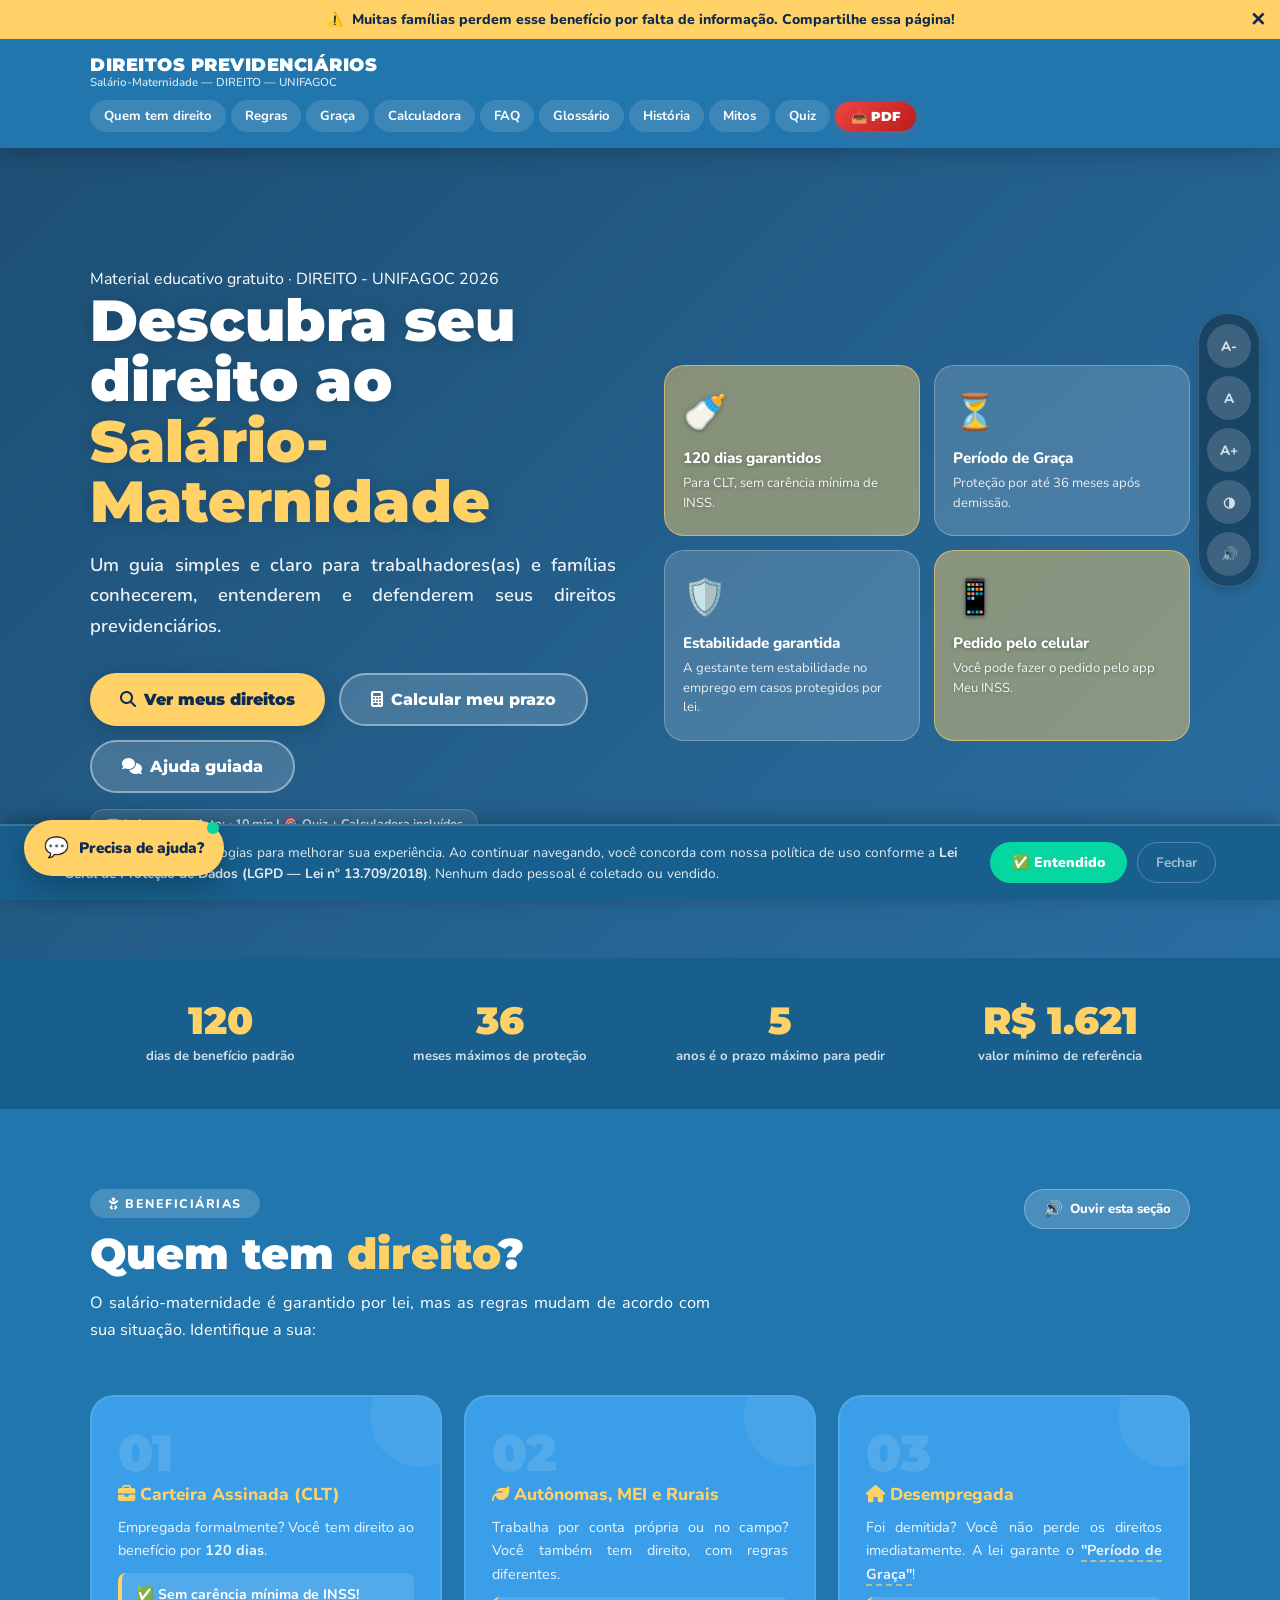
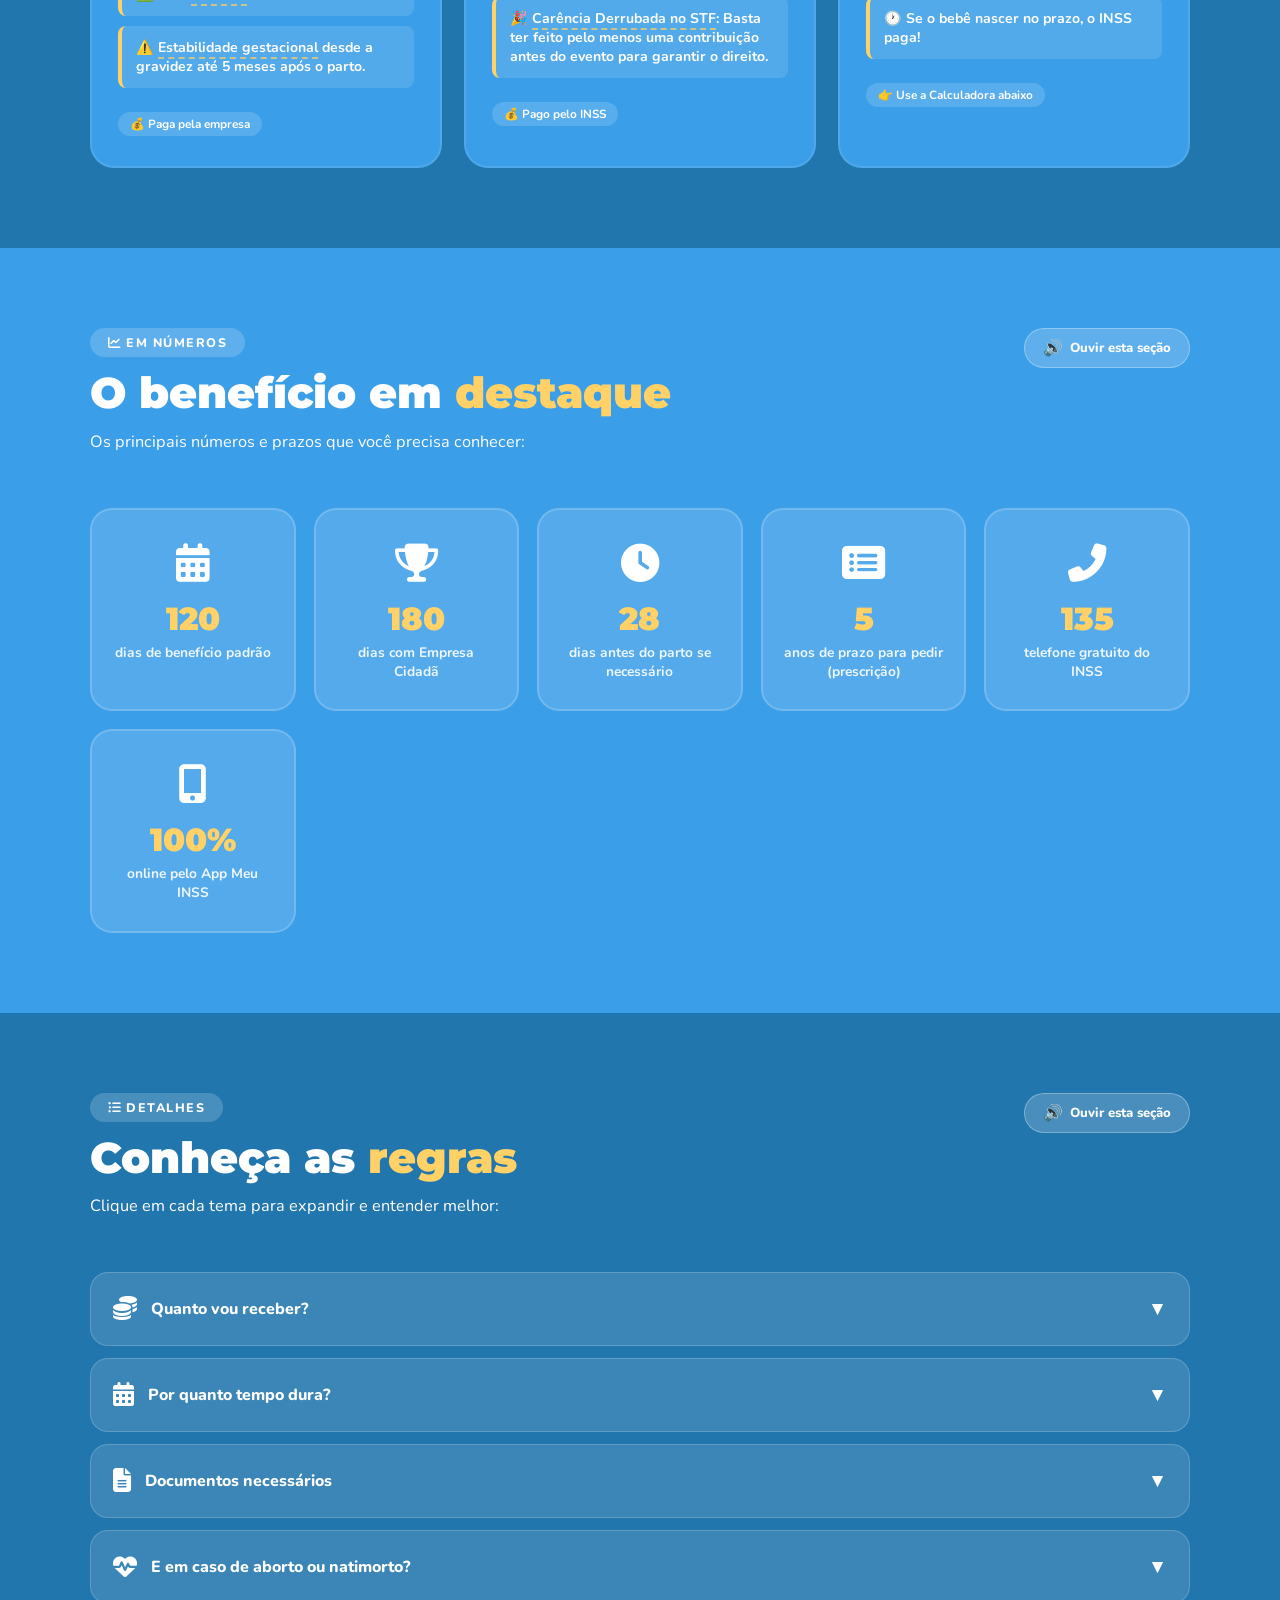
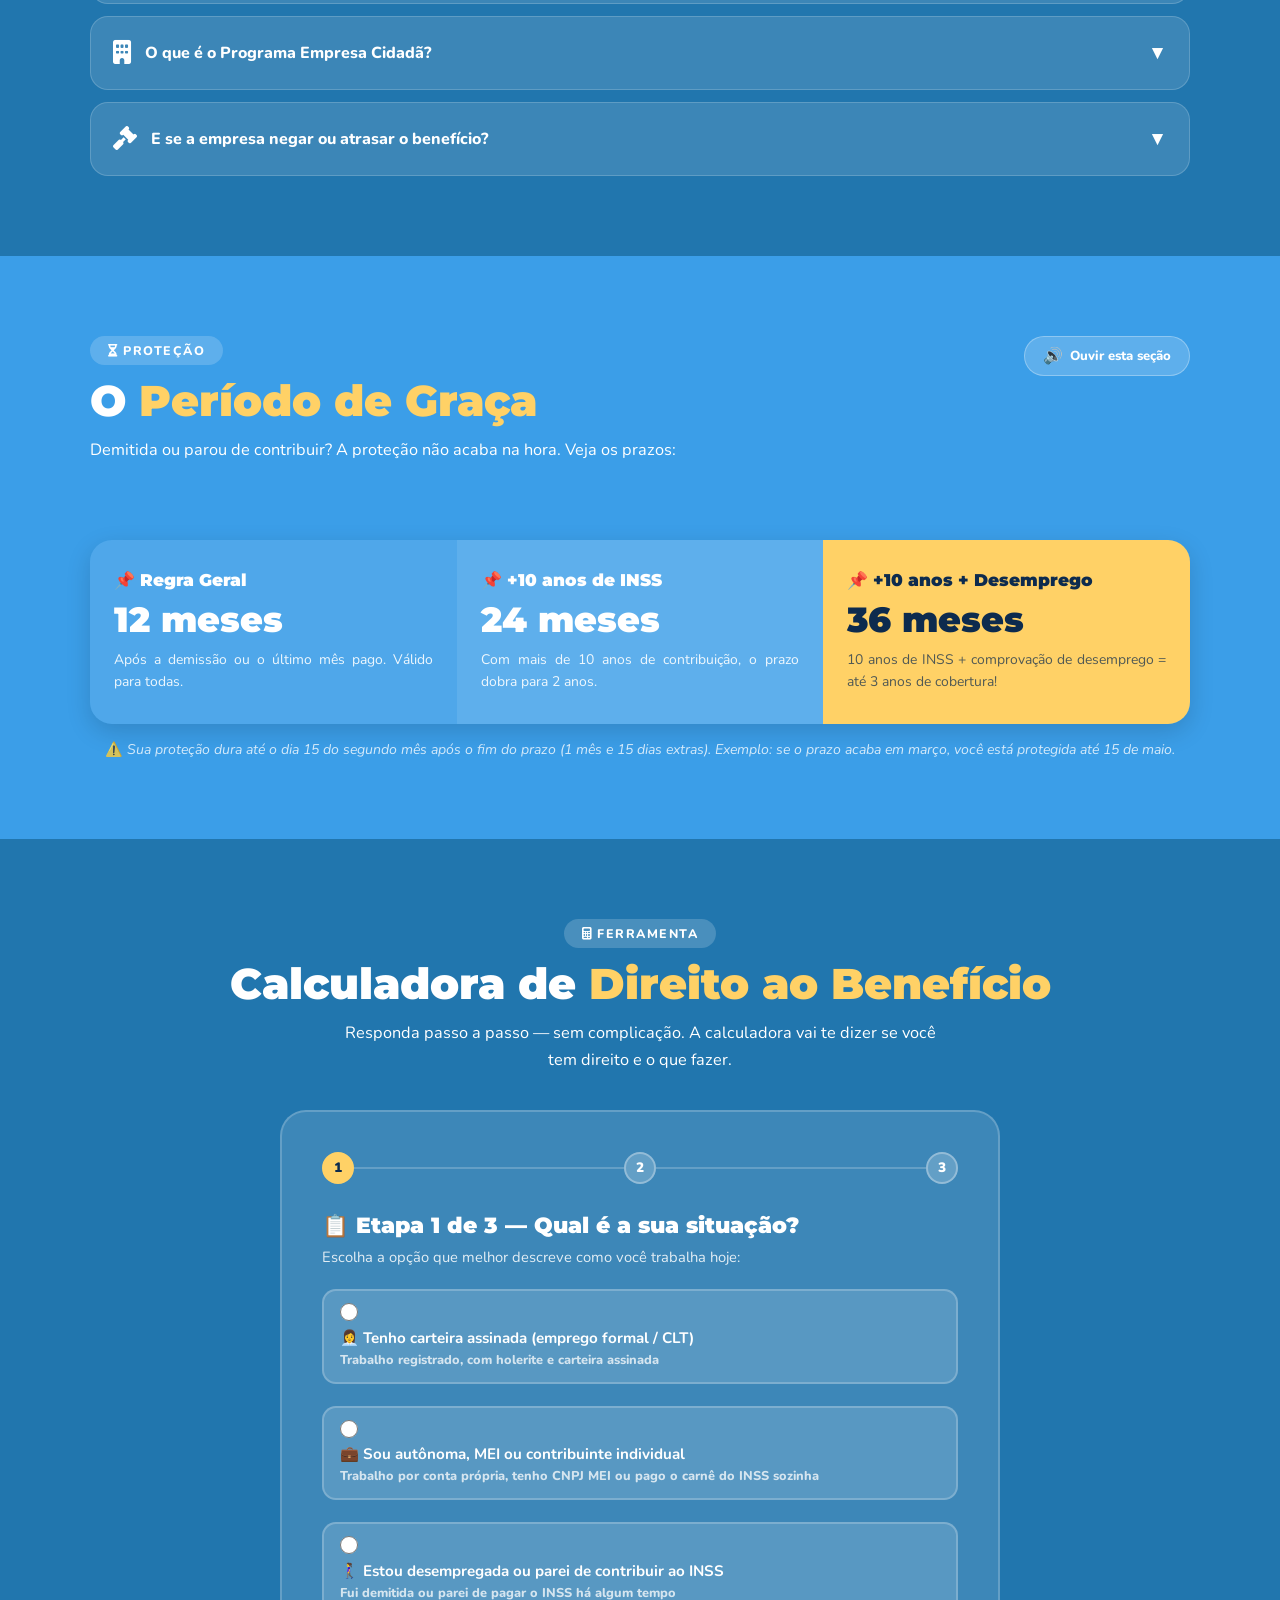
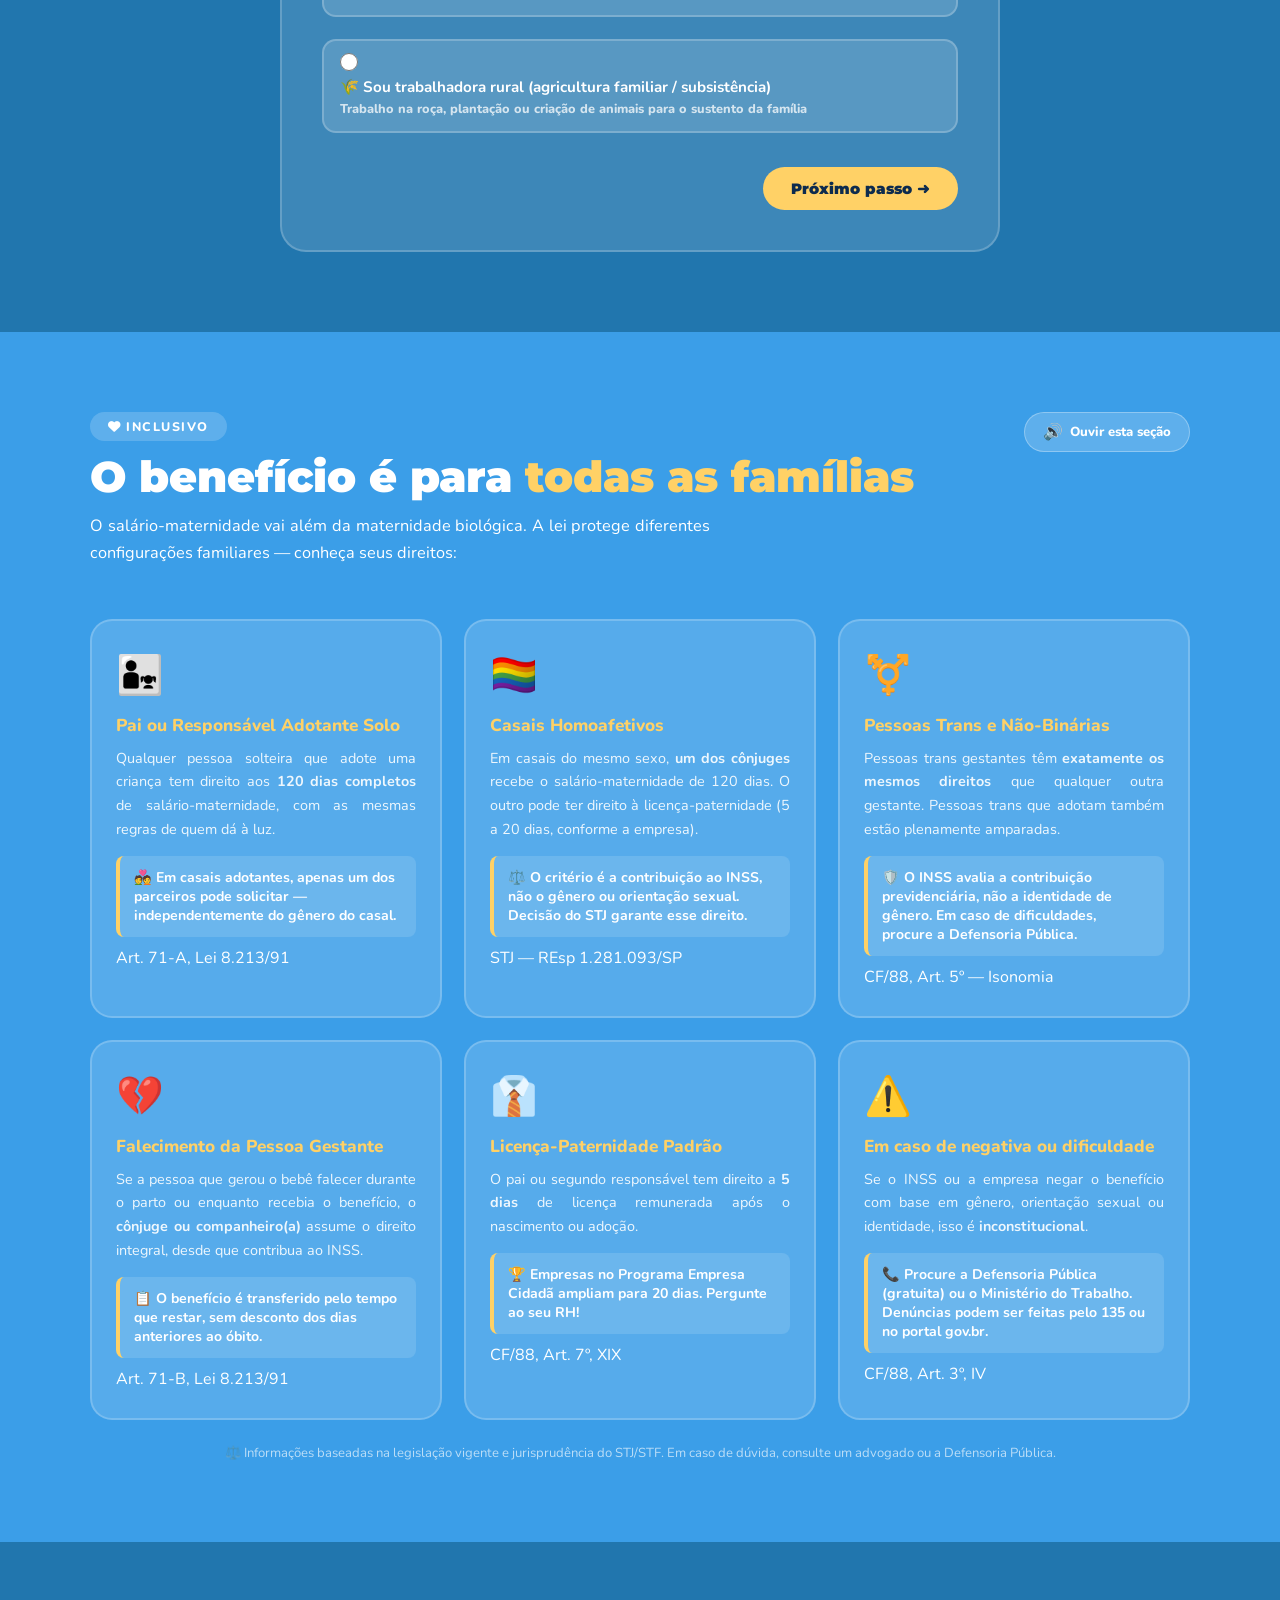
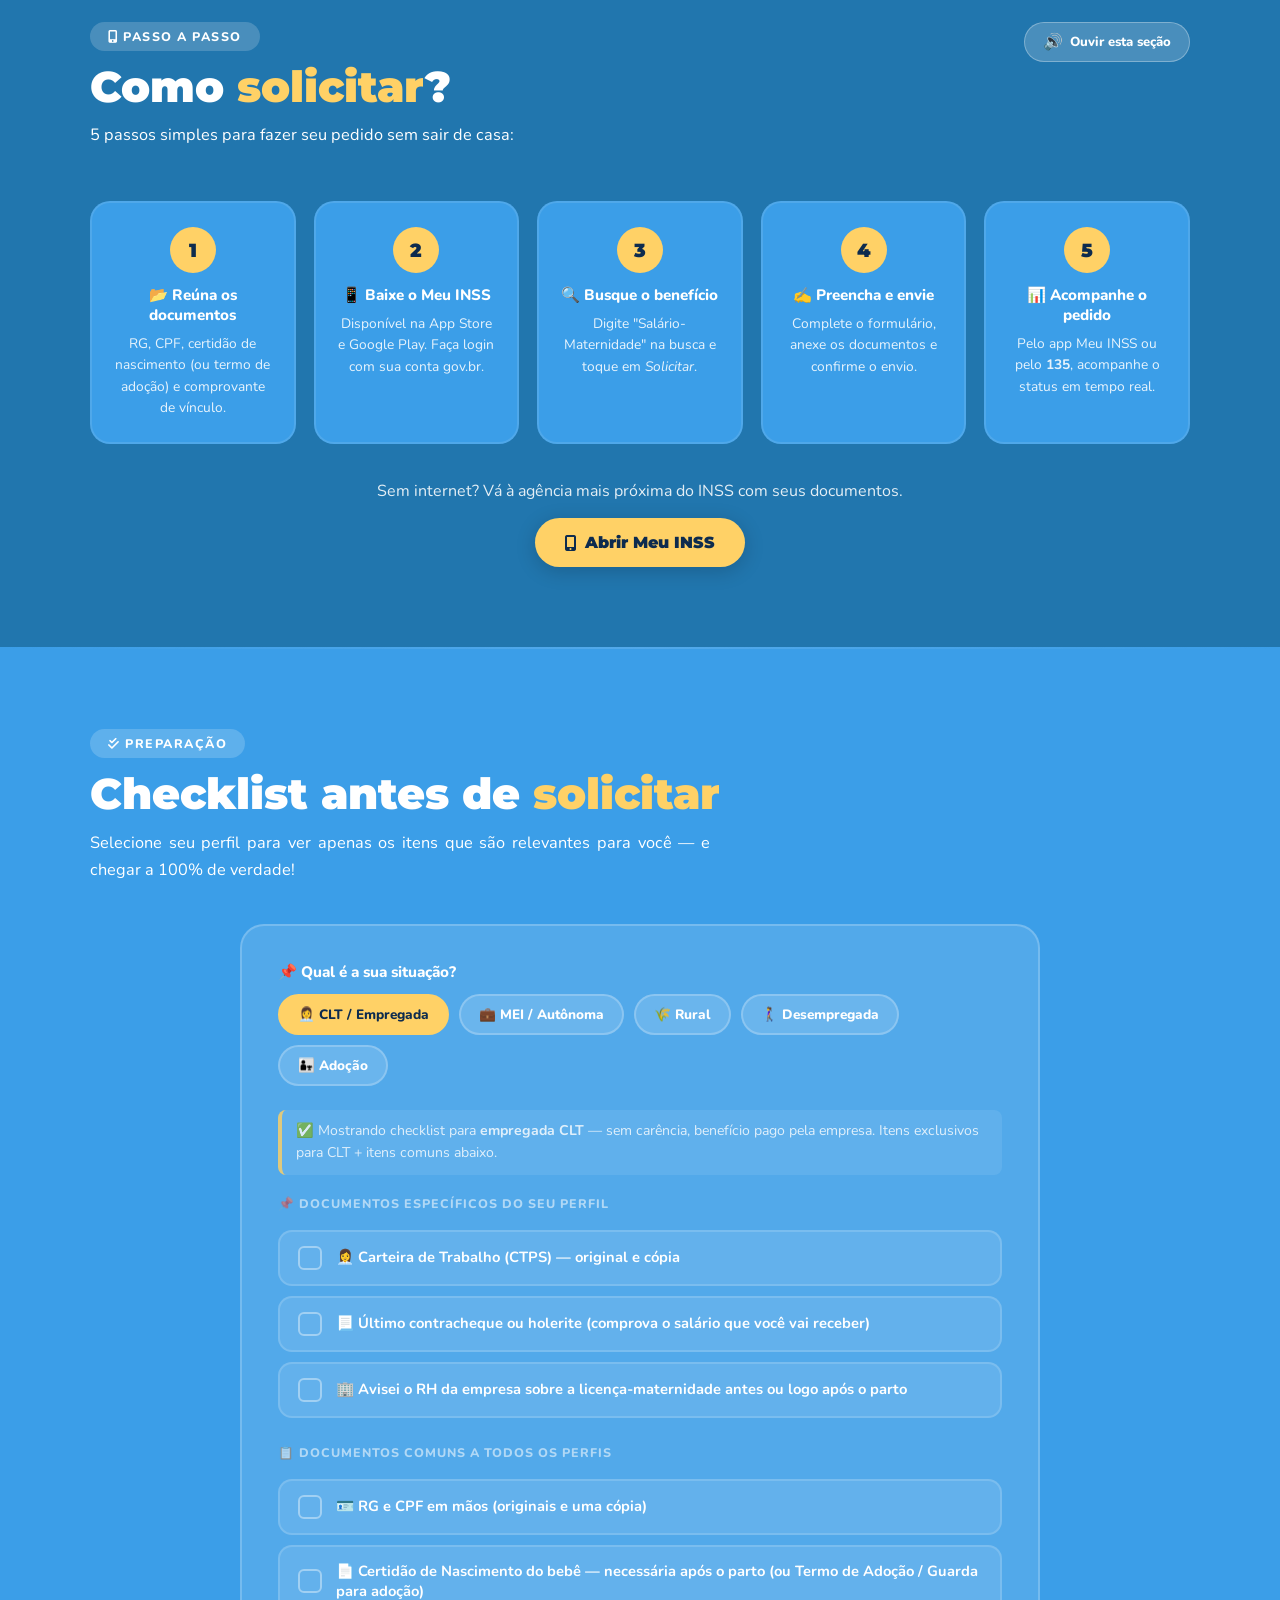
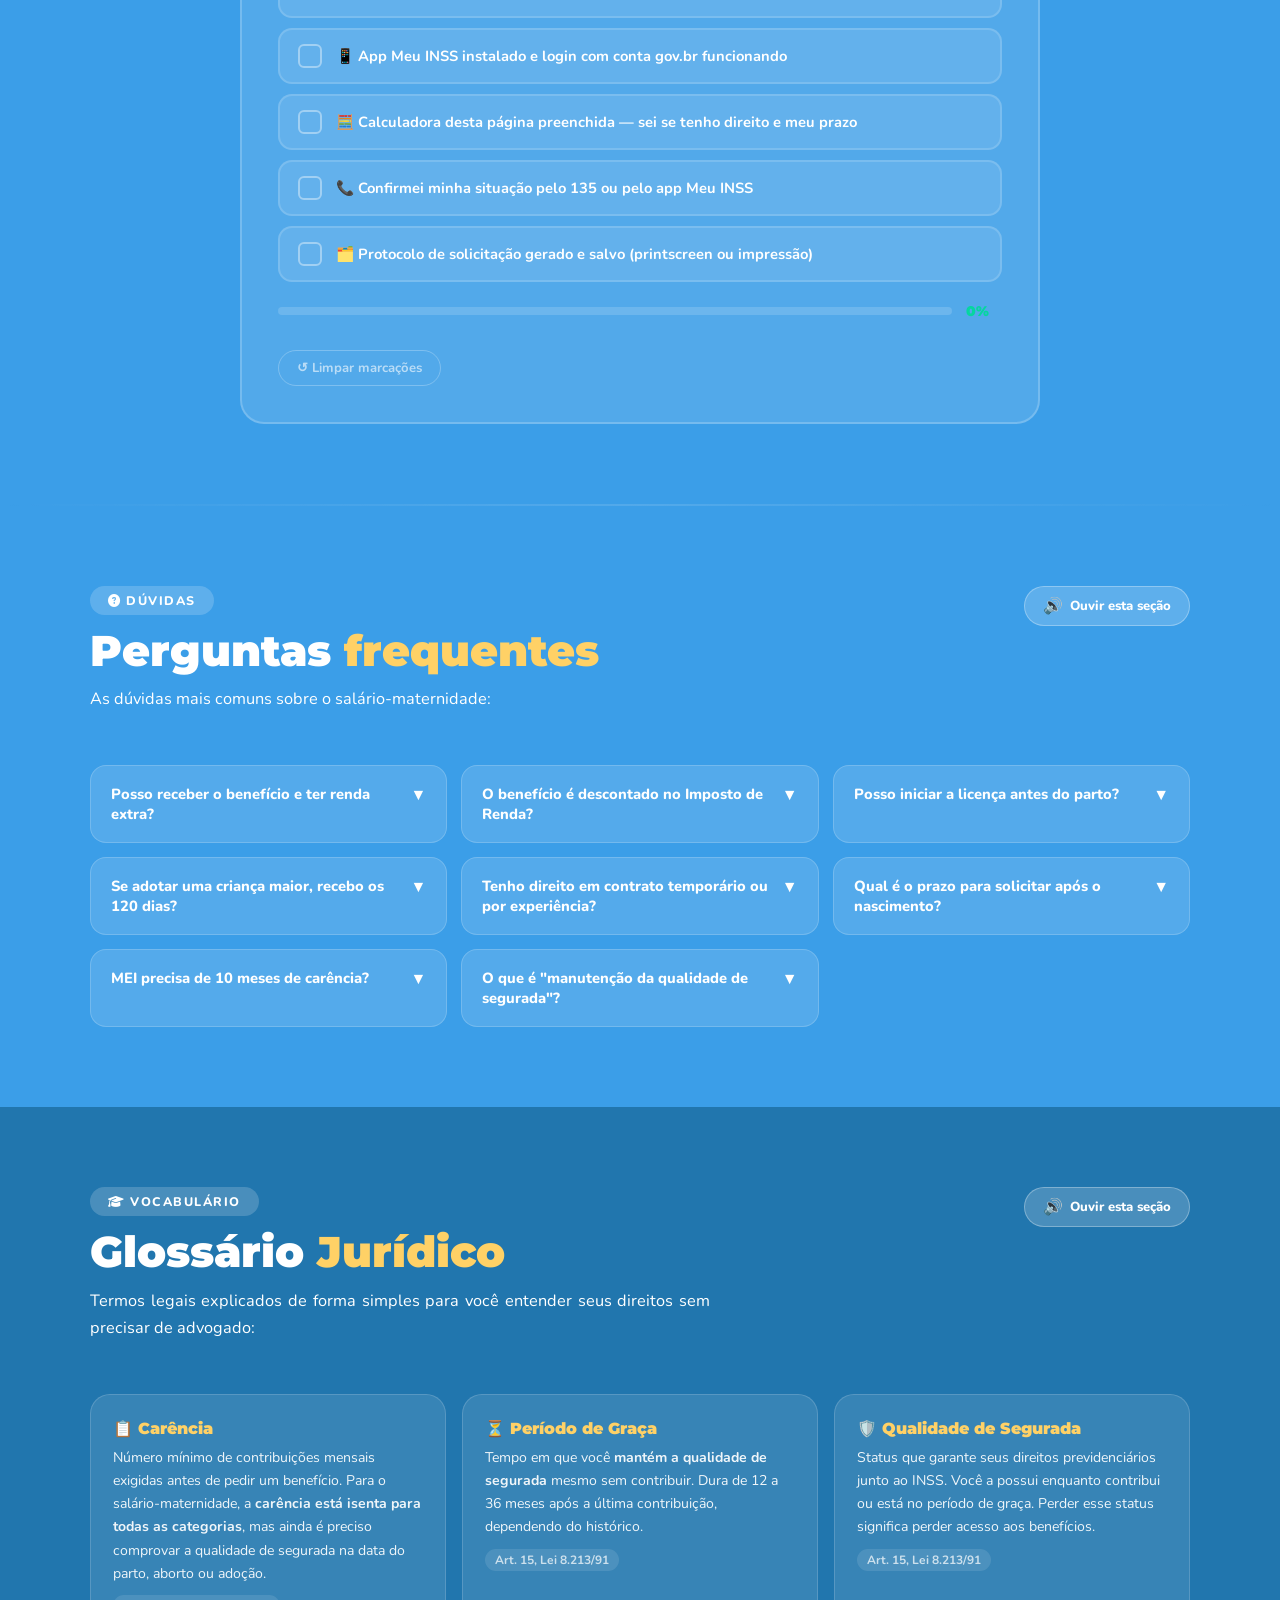
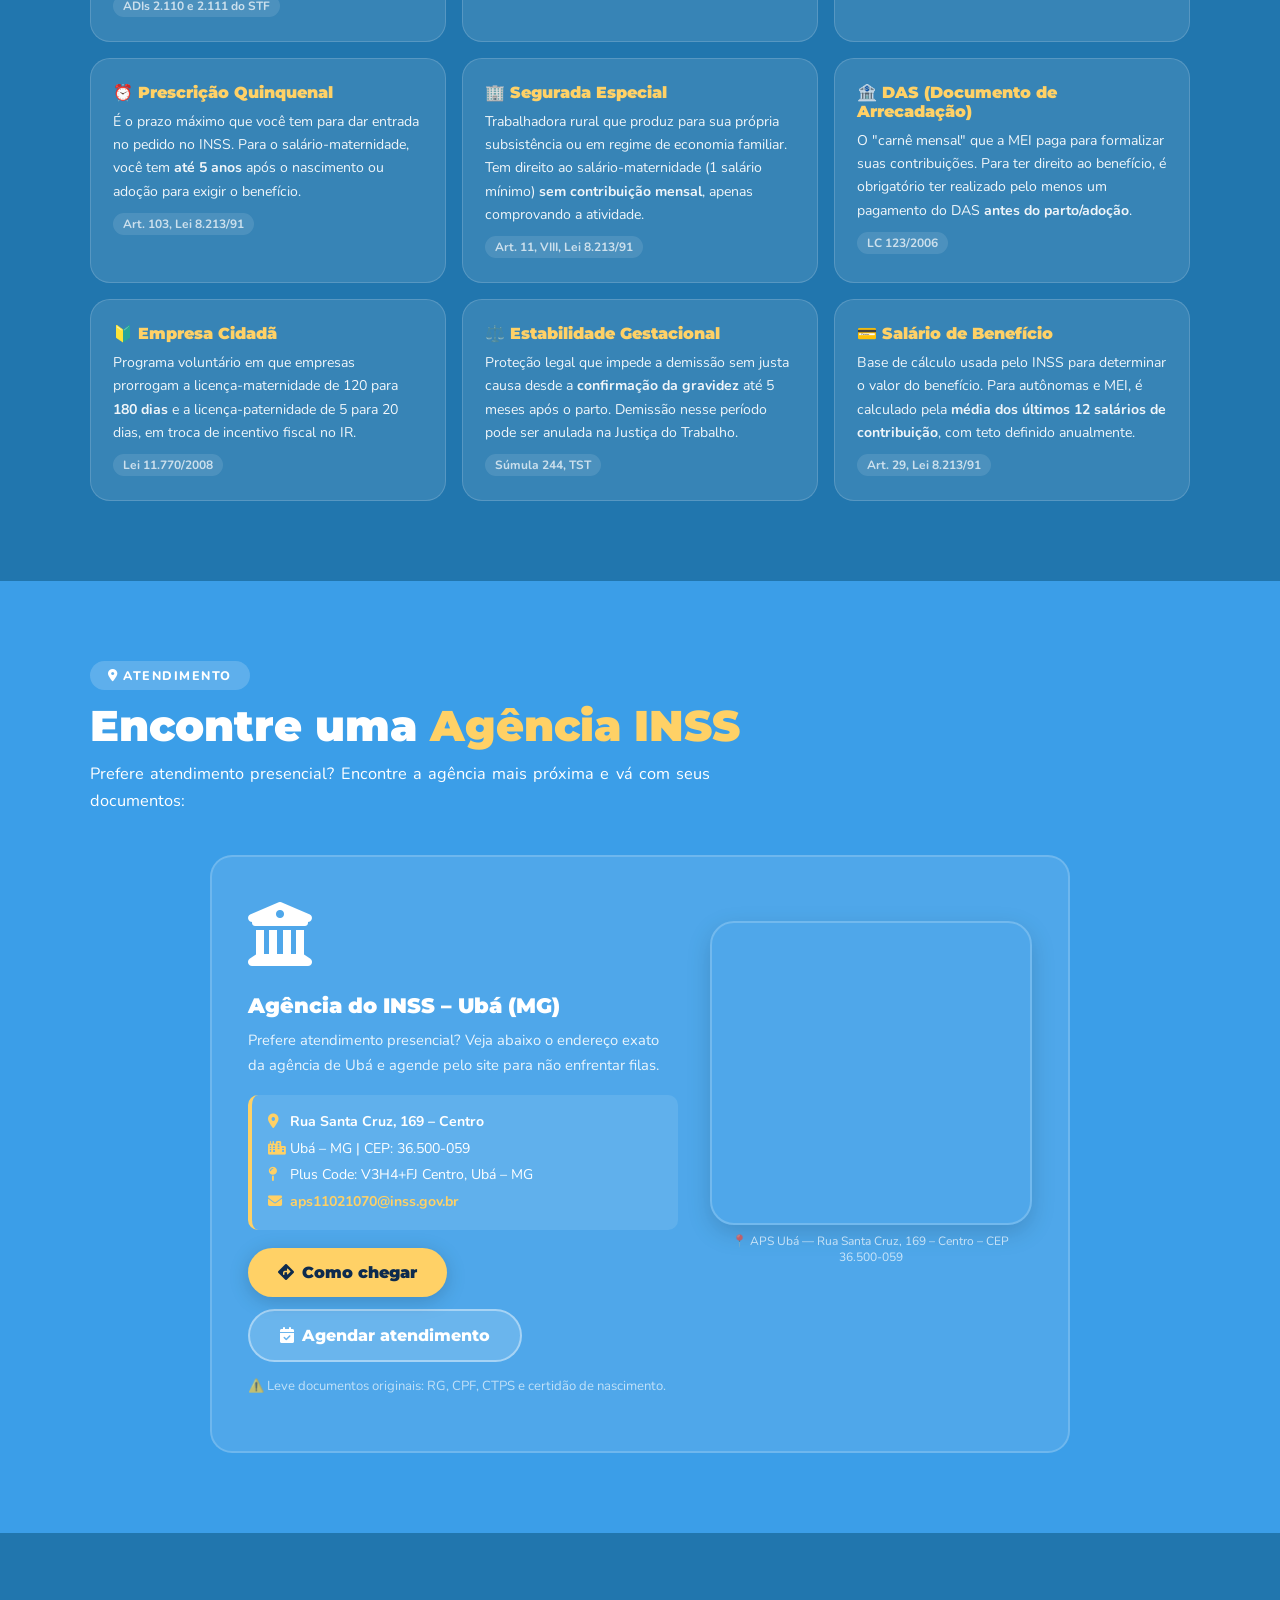
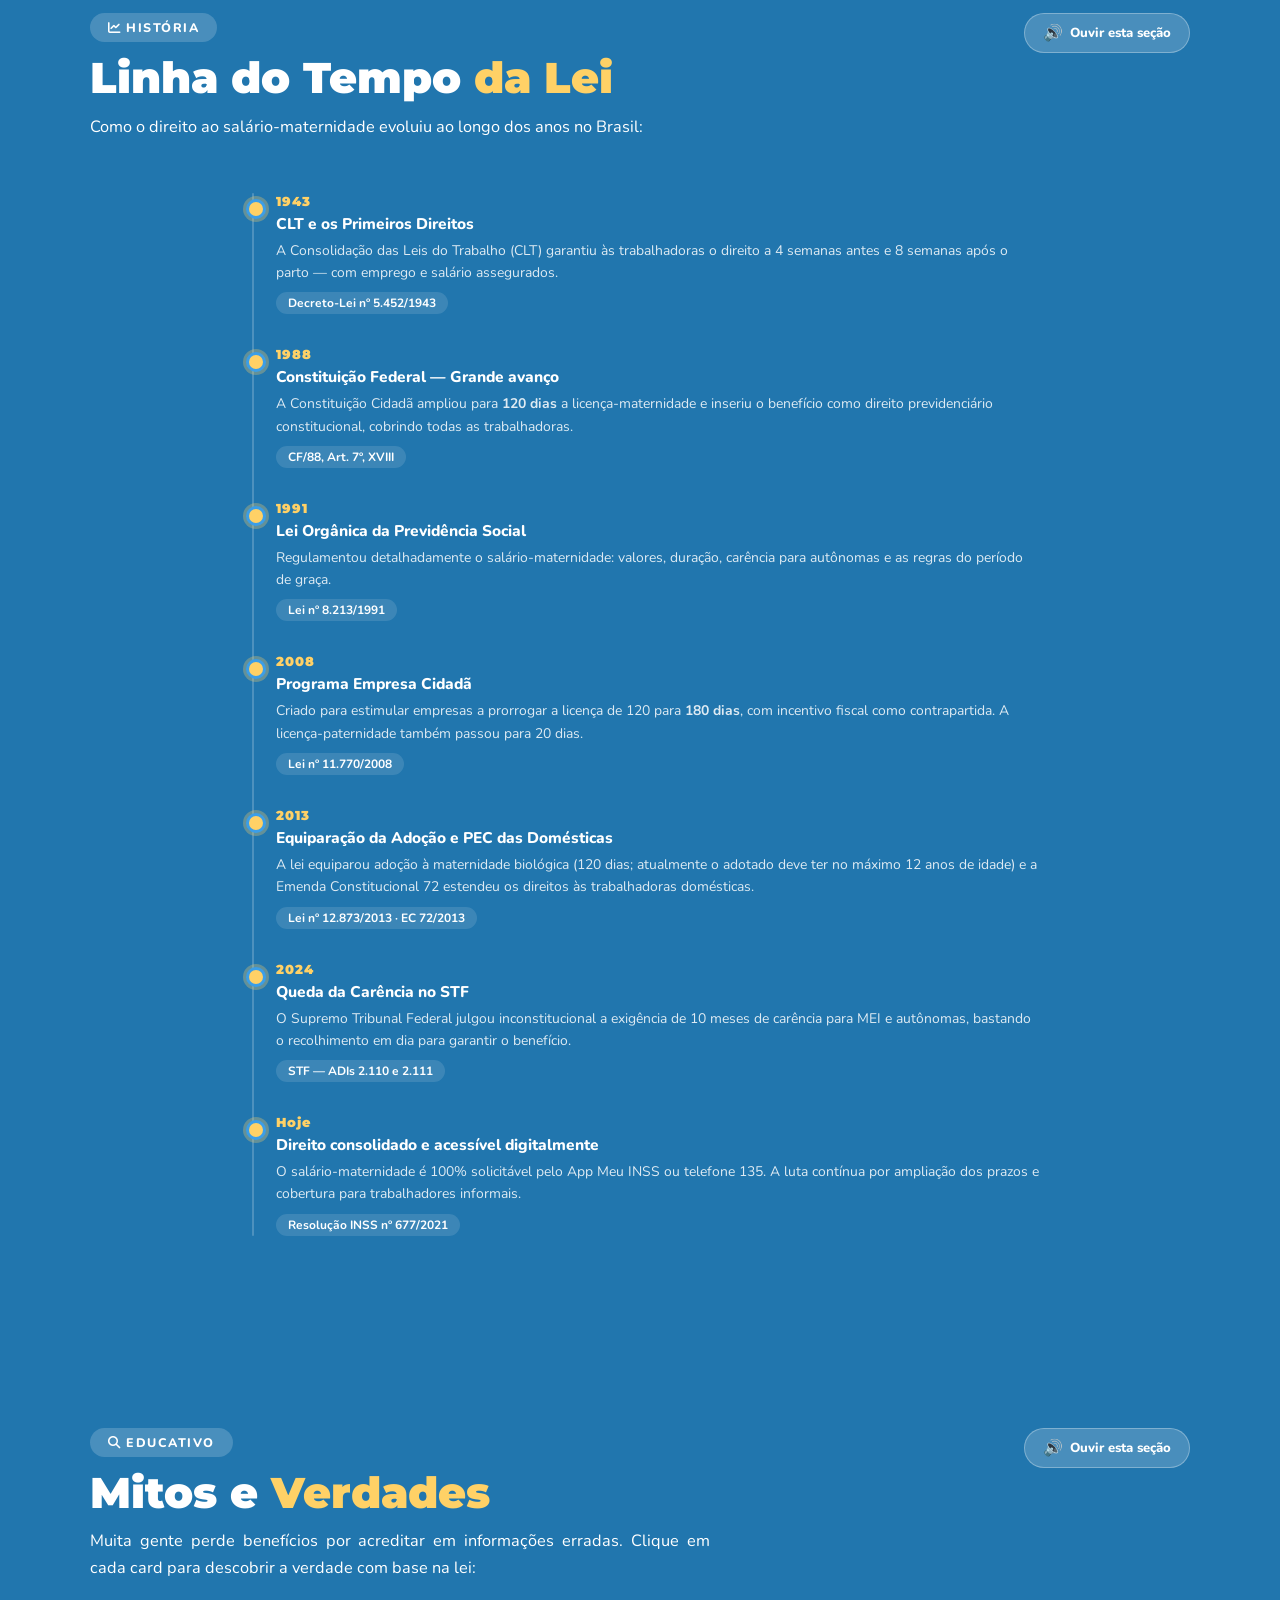
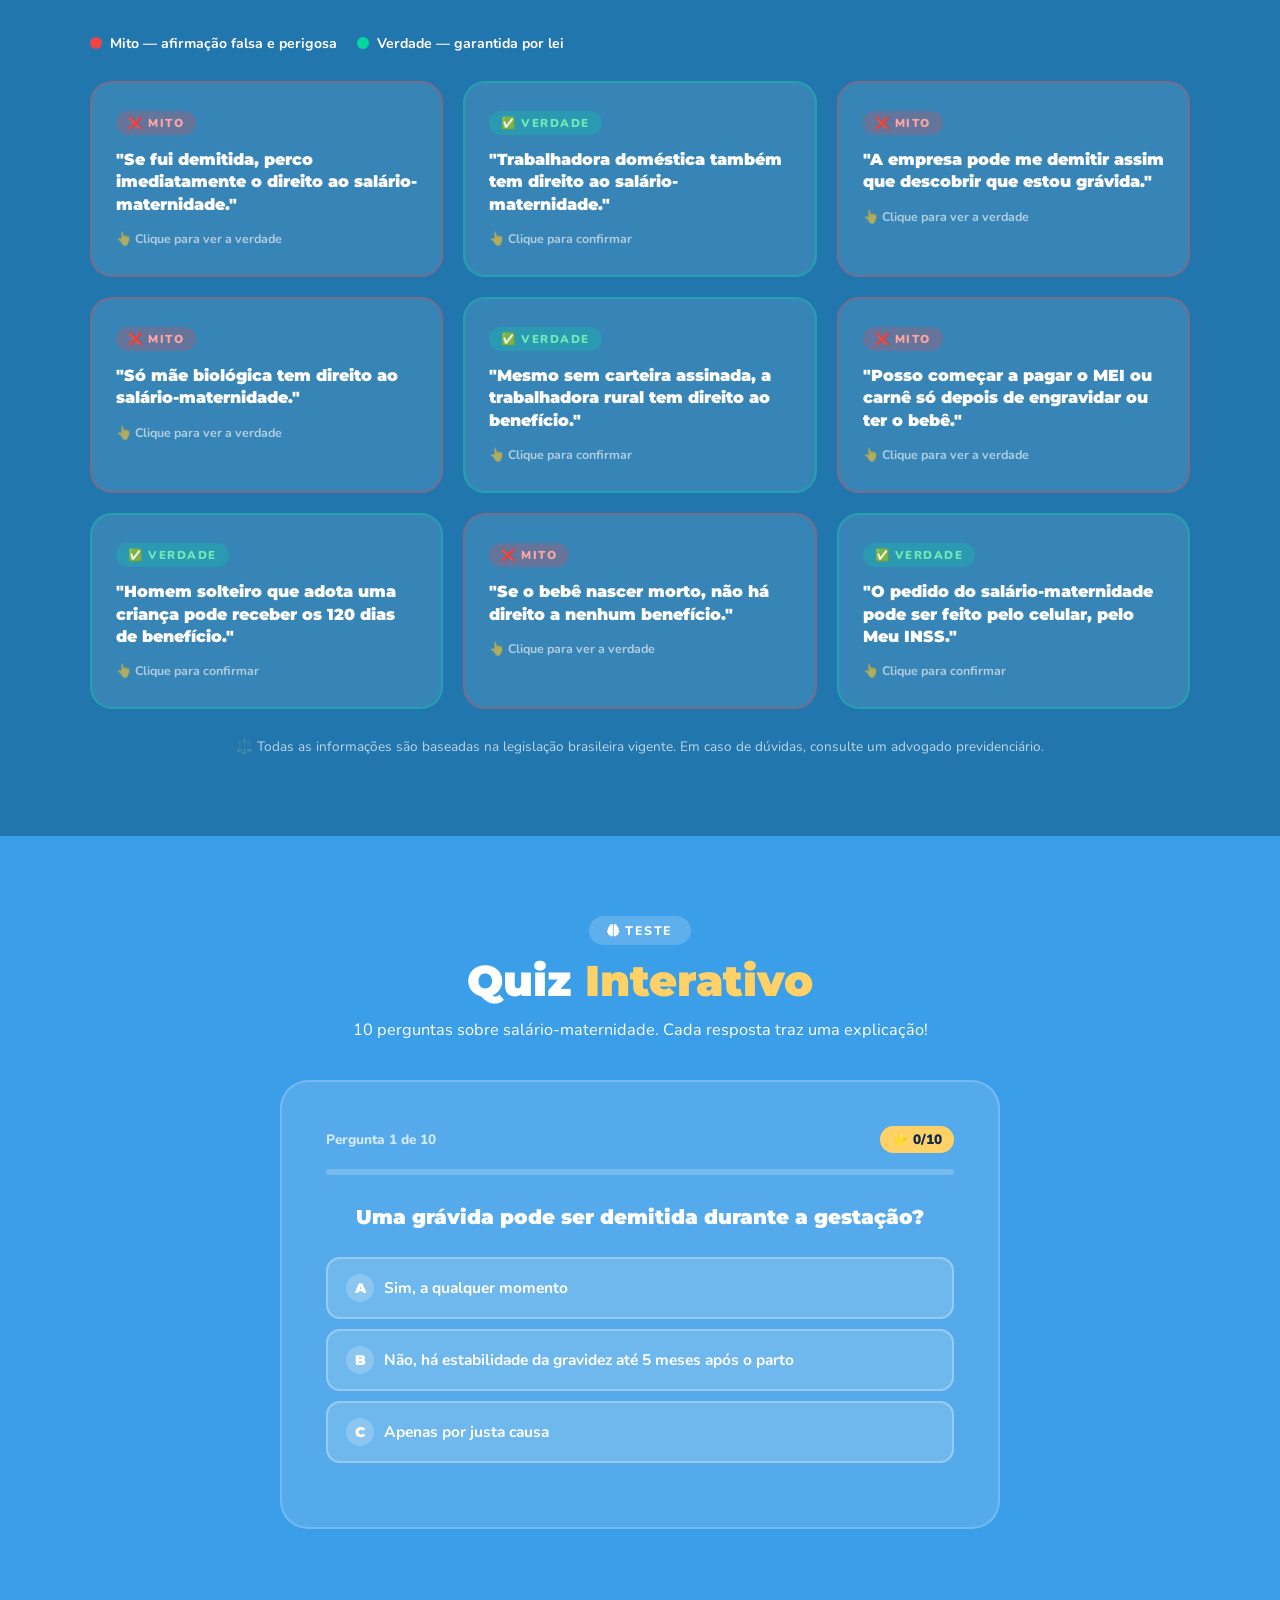
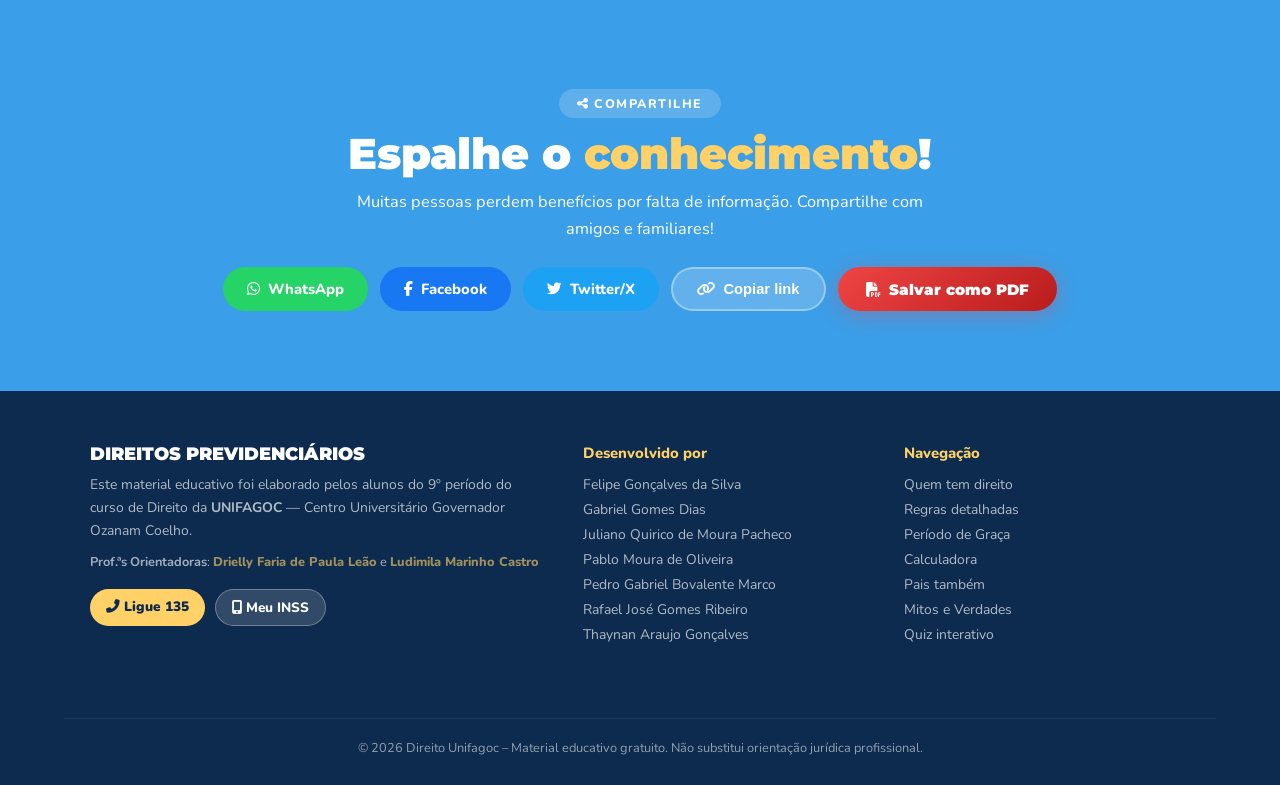
==== index.html @ 0336b49e "Update index.html" ====
<!DOCTYPE html>
<html lang="pt-BR">
<head>
  <meta charset="UTF-8" />
  <meta name="viewport" content="width=device-width, initial-scale=1.0" />
  <meta name="description" content="Guia completo sobre Salário-Maternidade e Direitos Previdenciários. Saiba quem tem direito, como solicitar e proteja seu futuro.">
  <meta property="og:title" content="Salário-Maternidade — Guia Completo de Direitos Previdenciários">
  <meta property="og:description" content="Descubra se você tem direito ao salário-maternidade, quanto vai receber e como solicitar. Quiz, calculadora e glossário jurídico gratuitos.">
  <meta property="og:type" content="website">
  <meta property="og:locale" content="pt_BR">
  <meta name="theme-color" content="#2176ae">
  <meta name="robots" content="index, follow">
  <link rel="canonical" href="https://seusdireitos.github.io/">
  <title>Direitos Previdenciários – Salário-Maternidade</title>
  <link rel="preconnect" href="https://fonts.googleapis.com">
  <link rel="preconnect" href="https://fonts.gstatic.com" crossorigin>
  <link href="https://fonts.googleapis.com/css2?family=Nunito:wght@400;600;700;800;900&family=Montserrat:wght@700;900&display=swap" rel="stylesheet" />
  <link rel="stylesheet" href="https://cdnjs.cloudflare.com/ajax/libs/font-awesome/6.5.1/css/all.min.css" />
  <style>
    :root {
      --blue-main: #3b9ee8;
      --blue-dark: #2176ae;
      --blue-deeper: #185f8e;
      --white: #ffffff;
      --yellow: #FFD166;
      --green: #06D6A0;
      --red: #EF4444;
      --text-dark: #0d2b4e;
      --font-size-base: 16px;
      --section-pad: 80px;
      --shadow-sm: 0 4px 12px rgba(0,0,0,0.1);
      --shadow-md: 0 8px 24px rgba(0,0,0,0.15);
      --transition: all 0.3s ease;
      /* Easings personalizados */
      --ease-spring:       cubic-bezier(0.34, 1.56, 0.64, 1);
      --ease-out-expo:     cubic-bezier(0.19, 1,    0.22, 1);
      --ease-in-out-soft:  cubic-bezier(0.45, 0,    0.15, 1);
    }
  
    /* Oculta o botão de ativação manual do VLibras na barra lateral */
    .a11y-btn[onclick*="ativarVLibras"],
    button[onclick*="ativarVLibras"] {
      display: none !important;
    }

  .high-contrast {
      --blue-main: #0a3d6b !important;
      --blue-dark: #051e36 !important;
      --blue-deeper: #020f1c !important;
      --yellow: #ffe066 !important;
    }
    * { box-sizing: border-box; margin: 0; padding: 0; }
    html { scroll-behavior: smooth; font-size: var(--font-size-base); }
    body { font-family: 'Nunito', sans-serif; background: var(--blue-main); color: var(--white); overflow-x: hidden; }

    .blob-bg { position: fixed; inset: 0; z-index: 0; pointer-events: none; overflow: hidden; }
    .blob-bg svg { width: 100%; height: 100%; }

    /* ===== BARRA DE ACESSIBILIDADE ===== */
    .a11y-bar {
      position: fixed;
      top: 50%;
      right: 20px;
      transform: translateY(-50%);
      z-index: 1000;
      display: flex;
      flex-direction: column;
      gap: 8px;
      background: rgba(0, 0, 0, 0.4);
      backdrop-filter: blur(4px);
      padding: 10px 8px;
      border-radius: 30px;
      transition: all 0.3s ease;
      border: 1px solid rgba(255, 255, 255, 0.2);
      box-shadow: 0 4px 12px rgba(0, 0, 0, 0.2);
      opacity: 0.8;
    }
    .a11y-bar:hover { opacity: 1; background: rgba(0, 0, 0, 0.6); backdrop-filter: blur(6px); }
    .a11y-btn {
      background: rgba(255, 255, 255, 0.2);
      border: none;
      color: #fff;
      border-radius: 40px;
      padding: 8px 12px;
      font-size: 0.85rem;
      font-weight: 800;
      cursor: pointer;
      transition: all 0.2s;
      font-family: 'Nunito', sans-serif;
      min-width: 44px;
      min-height: 44px;
      display: flex;
      align-items: center;
      justify-content: center;
      text-align: center;
    }
    .a11y-btn:hover, .a11y-btn.active { background: var(--yellow); color: var(--text-dark); transform: scale(1.05); }

    @media (max-width: 768px) {
      .a11y-bar { right: 20px; left: auto; top: 50%; transform: translateY(-50%); flex-direction: column; gap: 8px; padding: 10px 8px; }
      .a11y-btn { min-width: 36px; min-height: 36px; padding: 4px 8px; font-size: 0.75rem; }
      #backTop { bottom: 24px; right: 72px; }
    }
    @media (max-width: 480px) {
      .a11y-bar { gap: 6px; padding: 8px 6px; right: 12px; }
      .a11y-btn { min-width: 32px; min-height: 32px; padding: 4px 6px; font-size: 0.7rem; }
      #backTop { bottom: 20px; right: 64px; }
    }

    /* ===== ALERTA ===== */
    .alert-banner { position: relative; z-index: 110; background: var(--yellow); color: var(--text-dark); text-align: center; padding: 10px 50px; font-weight: 800; font-size: 0.88rem; display: flex; align-items: center; justify-content: center; gap: 8px; }
    .alert-close { position: absolute; right: 14px; background: none; border: none; font-size: 1.2rem; cursor: pointer; color: var(--text-dark); font-weight: 900; }

    /* ===== HEADER ===== */
    header { position: sticky; top: 0; z-index: 100; padding: 0 5vw; background: var(--blue-dark); box-shadow: 0 4px 24px rgba(0,0,0,0.22); transition: background-color 0.3s ease; }
    header.scrolled { background: var(--blue-deeper); }
    .nav-inner { max-width: 1100px; margin: 0 auto; display: flex; align-items: center; justify-content: space-between; padding: 16px 0; flex-wrap: wrap; gap: 10px; }
    .logo-area { display: flex; flex-direction: column; cursor: pointer; }
    .logo-title { font-family: 'Montserrat', sans-serif; font-size: 1.1rem; font-weight: 900; letter-spacing: 0.5px; line-height: 1.1; }
    .logo-sub { font-size: 0.72rem; font-weight: 600; opacity: 0.8; }
    nav { display: flex; gap: 5px; flex-wrap: wrap; align-items: center; }
    nav a { color: var(--white); text-decoration: none; font-weight: 700; font-size: 0.82rem; padding: 7px 14px; border-radius: 50px; transition: var(--transition); background: rgba(255,255,255,0.12); }
    nav a:hover { background: var(--yellow); color: var(--text-dark); transform: translateY(-2px); }

    .pdf-btn {
      background: linear-gradient(135deg, #ef4444, #b91c1c);
      color: #fff; font-family: 'Montserrat', sans-serif; font-weight: 900;
      font-size: 0.95rem; padding: 14px 28px; border-radius: 50px; border: none;
      cursor: pointer; text-decoration: none; display: inline-flex;
      align-items: center; gap: 8px; box-shadow: 0 4px 20px rgba(239,68,68,0.35); line-height: 1;
    }
    nav .pdf-btn, .nav-pdf-btn { padding: 8px 16px; font-size: 0.82rem; border-radius: 50px; box-shadow: 0 2px 10px rgba(239,68,68,0.3); }

    .tts-btn {
      display: inline-flex; align-items: center; gap: 7px;
      background: rgba(255,255,255,0.18); border: 1.5px solid rgba(255,255,255,0.3);
      color: #fff; border-radius: 50px; padding: 8px 18px;
      font-size: 0.82rem; font-weight: 800; cursor: pointer;
      font-family: 'Nunito', sans-serif; margin-bottom: 28px;
    }
    .tts-btn.playing { background: var(--yellow); color: var(--text-dark); border-color: var(--yellow); }
    .tts-btn .tts-icon { font-size: 1rem; }

    .hamburger { display: none; flex-direction: column; gap: 5px; cursor: pointer; padding: 6px; background: rgba(255,255,255,0.12); border: none; border-radius: 10px; }
    .hamburger span { display: block; width: 24px; height: 2.5px; background: #fff; border-radius: 2px; transition: var(--transition); }
    .hamburger.open span:nth-child(1) { transform: rotate(45deg) translate(5px,5px); }
    .hamburger.open span:nth-child(2) { opacity: 0; }
    .hamburger.open span:nth-child(3) { transform: rotate(-45deg) translate(5px,-5px); }
    .mobile-menu { display: none; background: var(--blue-deeper); padding: 16px 5vw 20px; flex-direction: column; gap: 8px; position: fixed; top: 0; left: 0; right: 0; z-index: 98; box-shadow: 0 10px 20px rgba(0,0,0,0.2); padding-top: 80px; }
    .mobile-menu.open { display: flex; }
    .mobile-menu a { color: #fff; text-decoration: none; font-weight: 700; font-size: 1rem; padding: 12px 16px; border-radius: 12px; background: rgba(255,255,255,0.1); transition: var(--transition); }
    .mobile-menu a:hover { background: var(--yellow); color: var(--text-dark); }
    .mobile-menu .pdf-btn { background: linear-gradient(135deg, #ef4444, #b91c1c); color: #fff; border: none; padding: 12px 20px; border-radius: 50px; font-weight: 900; margin-top: 6px; cursor: pointer; font-family: 'Montserrat', sans-serif; font-size: 0.95rem; }

    /* ===== HERO ===== */
    .hero {
      position: relative; z-index: 5; min-height: 90vh;
      display: flex; align-items: center; justify-content: center;
      padding: 80px 5vw; overflow: hidden;
      background-color: var(--blue-main);
      background-image: url('fundo.png');
      background-repeat: no-repeat; background-position: right center; background-size: cover;
    }
    .hero::before {
      content: ''; position: absolute; top: 0; left: 0; width: 100%; height: 100%;
      background: linear-gradient(135deg, rgba(0,0,0,0.5) 0%, rgba(0,0,0,0.3) 100%); z-index: 1;
    }
    .hero-inner {
      position: relative; z-index: 2; max-width: 1100px; width: 100%;
      display: grid; grid-template-columns: 1fr 1fr; gap: 48px; align-items: center;
    }
    /* ===== ANIMAÇÕES DE ENTRADA ===== */
    @keyframes slideUp {
      from { opacity: 0; transform: translateY(40px) scale(0.97); }
      to   { opacity: 1; transform: translateY(0)    scale(1); }
    }
    @keyframes slideUpFast {
      from { opacity: 0; transform: translateY(20px); }
      to   { opacity: 1; transform: translateY(0); }
    }
    @keyframes slideInLeft {
      from { opacity: 0; transform: translateX(-24px); }
      to   { opacity: 1; transform: translateX(0); }
    }
    @keyframes slideInRight {
      from { opacity: 0; transform: translateX(24px); }
      to   { opacity: 1; transform: translateX(0); }
    }
    @keyframes fadeScale {
      from { opacity: 0; transform: scale(0.92); }
      to   { opacity: 1; transform: scale(1); }
    }

    /* ===== ANIMAÇÕES INTERATIVAS ===== */
    @keyframes blink {
      0%, 100% { opacity: 1; }
      50%      { opacity: 0.25; }
    }
    @keyframes pulse {
      0%, 100% { box-shadow: 0 0 0 0   rgba(255,255,255,0.25); }
      60%      { box-shadow: 0 0 0 10px rgba(255,255,255,0); }
    }
    @keyframes tts-pulse {
      0%, 100% { box-shadow: 0 0 0 0   rgba(255,209,102,0.5); }
      60%      { box-shadow: 0 0 0 10px rgba(255,209,102,0); }
    }
    @keyframes popIn {
      0%   { opacity: 0; transform: scale(0.85) translateY(12px); }
      70%  { opacity: 1; transform: scale(1.03) translateY(-2px); }
      100% { opacity: 1; transform: scale(1)    translateY(0); }
    }
    @keyframes stepIn {
      from { opacity: 0; transform: translateX(28px); }
      to   { opacity: 1; transform: translateX(0); }
    }
    @keyframes fadeExplain {
      from { opacity: 0; transform: translateY(-8px) scale(0.97); }
      to   { opacity: 1; transform: translateY(0)    scale(1); }
    }
    @keyframes slideUpBanner {
      from { transform: translateY(100%); opacity: 0; }
      to   { transform: translateY(0);    opacity: 1; }
    }
    @keyframes checkBounce {
      0%   { transform: scale(0) rotate(-10deg); opacity: 0; }
      60%  { transform: scale(1.25) rotate(4deg); opacity: 1; }
      100% { transform: scale(1) rotate(0deg); opacity: 1; }
    }
    @keyframes ripple {
      from { transform: scale(0); opacity: 0.5; }
      to   { transform: scale(3); opacity: 0; }
    }
    @keyframes floatY {
      0%, 100% { transform: translateY(0); }
      50%      { transform: translateY(-7px); }
    }
    @keyframes shimmer {
      0%   { background-position: -200% center; }
      100% { background-position:  200% center; }
    }

    /* ===== ALINHAMENTO JUSTIFICADO (PEDIDO PROFESSORA) ===== */
    .section-desc, .who-card p, .men-card p, .accordion-body p, .faq-a, .myth-explanation, .grace-block p {
      text-align: justify;
      line-height: 1.65;
    }

    /* ===== HERO ===== */
    .hero-text { animation: slideUp 0.9s var(--ease-out-expo) both; }
    .hero-cards { animation: slideUp 1s 0.18s var(--ease-out-expo) both; }

    /* Cards do hero com delay escalonado individual */
    .hero-card:nth-child(1) { animation: fadeScale 0.6s 0.25s var(--ease-spring) both; }
    .hero-card:nth-child(2) { animation: fadeScale 0.6s 0.38s var(--ease-spring) both; }
    .hero-card:nth-child(3) { animation: fadeScale 0.6s 0.51s var(--ease-spring) both; }
    .hero-card:nth-child(4) { animation: fadeScale 0.6s 0.64s var(--ease-spring) both; }

    /* Hover dos cards do hero com spring */
    .hero-card { transition: transform 0.35s var(--ease-spring), box-shadow 0.3s ease, background 0.3s ease; }
    .hero-card:hover { transform: translateY(-8px) scale(1.03); box-shadow: 0 16px 36px rgba(0,0,0,0.22); }

    /* Badge pulsante mais suave */
    .hero-badge { animation: pulse 3.5s ease-in-out infinite; }
    .hero-badge .dot { animation: blink 2s ease-in-out infinite; }

    /* ===== FADE-IN DE SEÇÕES — 3 variações de entrada ===== */
    .fade-in {
      opacity: 0;
      transform: translateY(32px);
      transition: opacity 0.7s var(--ease-out-expo),
                  transform 0.7s var(--ease-out-expo);
    }
    .fade-in.visible { opacity: 1; transform: translateY(0); }
    .fade-in.delay-1 { transition-delay: 0.12s; }
    .fade-in.delay-2 { transition-delay: 0.24s; }
    .fade-in.delay-3 { transition-delay: 0.36s; }

    /* ===== CARDS — hovers diferenciados por tipo ===== */
    /* Who cards: levantam com sombra lateral */
    .who-card {
      transition: transform 0.35s var(--ease-spring),
                  box-shadow 0.35s ease,
                  border-color 0.3s ease;
    }
    .who-card:hover {
      transform: translateY(-8px) rotate(0.4deg);
      box-shadow: 0 20px 40px rgba(0,0,0,0.18);
      border-color: rgba(255,255,255,0.25);
    }

    /* Info cards: crescem levemente */
    .info-card { transition: transform 0.3s var(--ease-spring), background 0.3s ease; }
    .info-card:hover { transform: translateY(-6px) scale(1.04); background: rgba(255,255,255,0.22); }

    /* Men cards: inclinam sutilmente */
    .men-card {
      transition: transform 0.35s var(--ease-spring), box-shadow 0.3s ease;
    }
    .men-card:hover { transform: translateY(-6px) rotate(-0.5deg); box-shadow: 0 16px 32px rgba(0,0,0,0.16); }

    /* Step cards: pulsam levemente */
    .step-card {
      transition: transform 0.3s var(--ease-spring), box-shadow 0.3s ease;
    }
    .step-card:hover { transform: translateY(-6px) scale(1.02); box-shadow: 0 12px 28px rgba(0,0,0,0.15); }

    /* Glossário cards: borda ilumina */
    .glossary-card {
      transition: transform 0.3s var(--ease-spring),
                  box-shadow 0.3s ease,
                  border-color 0.3s ease;
    }
    .glossary-card:hover {
      transform: translateY(-5px);
      box-shadow: 0 12px 28px rgba(0,0,0,0.14);
      border-color: rgba(255,209,102,0.4);
    }

    /* Myth cards: flippam a borda */
    .myth-card { transition: transform 0.3s var(--ease-spring), box-shadow 0.3s ease; }
    .myth-card:hover { transform: translateY(-5px) scale(1.01); box-shadow: 0 14px 30px rgba(0,0,0,0.16); }

    /* ===== BOTÕES ===== */
    /* Botão primário com ripple */
    .btn-primary {
      transition: transform 0.25s var(--ease-spring), box-shadow 0.25s ease;
      position: relative; overflow: hidden;
    }
    .btn-primary::before {
      content: '';
      position: absolute; top: 50%; left: 50%;
      width: 100%; padding-bottom: 100%;
      margin: -50% 0 0 -50%;
      background: rgba(255,255,255,0.25);
      border-radius: 50%;
      transform: scale(0); opacity: 0;
      pointer-events: none;
    }
    .btn-primary:active::before { animation: ripple 0.55s var(--ease-out-expo); }
    .btn-primary:hover { transform: translateY(-4px) scale(1.02); box-shadow: 0 12px 30px rgba(0,0,0,0.28); }
    .btn-primary:active { transform: translateY(-1px) scale(0.98); }

    /* Botão secundário */
    .btn-secondary { transition: transform 0.25s var(--ease-spring), background 0.25s ease, box-shadow 0.25s ease; }
    .btn-secondary:hover { transform: translateY(-3px); background: rgba(255,255,255,0.28); box-shadow: 0 8px 20px rgba(0,0,0,0.15); }
    .btn-secondary:active { transform: translateY(0) scale(0.97); }

    /* PDF btn */
    .pdf-btn { transition: transform 0.25s var(--ease-spring), box-shadow 0.25s ease; }
    .pdf-btn:hover { transform: translateY(-3px) scale(1.02); box-shadow: 0 10px 28px rgba(239,68,68,0.45); }
    .pdf-btn:active { transform: scale(0.97); }

    /* ===== CALCULADORA ===== */
    .calc-step-panel { animation: stepIn 0.4s var(--ease-out-expo); }
    .calc-result-box { animation: popIn 0.55s var(--ease-spring); }
    .calc-nav-next { transition: transform 0.25s var(--ease-spring), box-shadow 0.25s ease; }
    .calc-nav-next:hover { transform: translateY(-3px) scale(1.02); box-shadow: 0 8px 22px rgba(0,0,0,0.2); }
    .calc-nav-next:active { transform: scale(0.97); }

    /* ===== CHECKLIST: check bounce ===== */
    .check-item { transition: background 0.2s ease, border-color 0.2s ease; }
    .check-box { transition: background 0.2s var(--ease-spring), border-color 0.2s ease; }
    .check-item.checked .check-box { animation: checkBounce 0.45s var(--ease-spring); }

    /* ===== TTS ===== */
    .tts-btn { transition: background 0.2s ease, transform 0.25s var(--ease-spring), box-shadow 0.2s ease; }
    .tts-btn:hover { transform: translateY(-3px) scale(1.02); }
    .tts-btn.playing { animation: tts-pulse 2s ease-in-out infinite; }

    /* ===== ACCORDION ===== */
    .accordion-header .acc-arrow { transition: transform 0.4s var(--ease-spring); }
    .accordion-item.open .acc-arrow { transform: rotate(180deg); }
    .accordion-body { transition: max-height 0.5s var(--ease-out-expo), padding 0.3s ease; }

    /* ===== FAQ ===== */
    .faq-q .arrow { transition: transform 0.35s var(--ease-spring); }
    .faq-item.open .faq-q .arrow { transform: rotate(180deg); }
    .faq-a { transition: max-height 0.45s var(--ease-out-expo), padding 0.3s ease; }

    /* ===== MITOS — reveal animado ===== */
    .myth-explanation { animation: fadeExplain 0.4s var(--ease-out-expo); }

    /* ===== STAT items — flutuação sutil ao entrar ===== */
    .stat-item.visible .stat-num { animation: slideUpFast 0.5s var(--ease-spring) both; }

    /* ===== TOOLTIP ===== */
    .tooltip-wrap:hover .tooltip-box { animation: fadeExplain 0.25s var(--ease-out-expo); }

    /* ===== TIMELINE: entrada alternada esq/dir ===== */
    .timeline-item:nth-child(odd).visible  { animation: slideInLeft  0.6s var(--ease-out-expo) both; }
    .timeline-item:nth-child(even).visible { animation: slideInRight 0.6s var(--ease-out-expo) both; }

    /* ===== LGPD BANNER ===== */
    #lgpd-banner { animation: slideUpBanner 0.6s 1s var(--ease-out-expo) both; }

    /* ===== QUIZ btn feedback ===== */
    .quiz-btn { transition: background 0.18s ease, transform 0.2s var(--ease-spring), border-color 0.18s ease; }
    .quiz-btn:hover { transform: scale(1.01); }
    .quiz-btn.correct { animation: popIn 0.4s var(--ease-spring); }

    /* ===== BACK TO TOP ===== */
    #backTop { transition: opacity 0.3s ease, transform 0.35s var(--ease-spring); }
    #backTop.visible { opacity: 1; transform: translateY(0) scale(1); }
    #backTop:hover { transform: scale(1.15) rotate(-5deg); }

    /* ===== ACESSIBILIDADE: respeita preferência de movimento reduzido ===== */
    @media (prefers-reduced-motion: reduce) {
      *, *::before, *::after {
        animation-duration: 0.01ms !important;
        animation-iteration-count: 1 !important;
        transition-duration: 0.01ms !important;
        scroll-behavior: auto !important;
      }
    }
    .hero-text h1 { font-family: 'Montserrat', sans-serif; font-size: clamp(2rem,5vw,3.6rem); font-weight: 900; line-height: 1.05; margin-bottom: 18px; text-shadow: 0 2px 16px rgba(0,0,0,0.18); }
    .hero-text h1 span { color: var(--yellow); }
    .hero-text p { font-size: clamp(1rem,2vw,1.15rem); font-weight: 600; opacity: 0.92; margin-bottom: 32px; line-height: 1.65; text-align: justify; }
    .hero-cta { display: flex; gap: 14px; flex-wrap: wrap; }

    /* ===== 4 CARDS NO DESTAQUE ===== */
    .hero-cards {
      display: grid;
      grid-template-columns: 1fr 1fr;
      gap: 14px;
      animation: slideUp 1s 0.18s var(--ease-out-expo) both;
    }
    .hero-card {
      background: rgba(255,255,255,0.16);
      border-radius: 20px;
      padding: 22px 18px;
      backdrop-filter: blur(8px);
      border: 1.5px solid rgba(255,255,255,0.26);
      position: relative;
      overflow: hidden;
    }
    .hero-card::after {
      content: '';
      position: absolute;
      bottom: 0; left: 0; right: 0;
      height: 3px;
      background: rgba(255,255,255,0.4);
      border-radius: 0 0 20px 20px;
      transform: scaleX(0);
      transition: transform 0.35s ease;
    }
    .hero-card:hover::after { transform: scaleX(1); }
    .hero-card .icon { font-size: 2.2rem; margin-bottom: 12px; display: block; }
    .hero-card h3 { font-size: 0.95rem; font-weight: 800; margin-bottom: 6px; }
    .hero-card p { font-size: 0.82rem; opacity: 0.88; line-height: 1.5; }
    .hero-card.accent {
      background: rgba(255, 209, 102, 0.45);
      color: var(--white);
      border-color: rgba(255, 209, 102, 0.6);
      backdrop-filter: blur(6px);
      -webkit-backdrop-filter: blur(6px);
      text-shadow: 0 1px 4px rgba(0,0,0,0.35);
    }
    .hero-card.accent::after { background: rgba(255,209,102,0.4); }
    .hero-card.accent p { opacity: 0.92; }

    /* ===== STATS ===== */
    .stats-bar { position: relative; z-index: 5; background: var(--blue-deeper); padding: 28px 5vw; }
    .stats-inner { max-width: 1100px; margin: 0 auto; display: grid; grid-template-columns: repeat(4,1fr); gap: 20px; text-align: center; }
    .stat-item { padding: 16px 8px; }
    .stat-num { font-family: 'Montserrat', sans-serif; font-size: clamp(1.8rem,3vw,2.6rem); font-weight: 900; color: var(--yellow); line-height: 1; }
    .stat-label { font-size: 0.82rem; font-weight: 700; opacity: 0.8; margin-top: 6px; line-height: 1.4; }

    /* ===== BOTÕES ===== */
    .btn-primary { background: var(--yellow); color: var(--text-dark); font-family: 'Montserrat', sans-serif; font-weight: 900; font-size: 1rem; padding: 15px 30px; border-radius: 50px; border: none; cursor: pointer; text-decoration: none; display: inline-flex; align-items: center; gap: 8px; box-shadow: 0 4px 20px rgba(0,0,0,0.18); }
    .btn-secondary { background: rgba(255,255,255,0.16); color: var(--white); font-family: 'Montserrat', sans-serif; font-weight: 800; font-size: 1rem; padding: 15px 30px; border-radius: 50px; border: 2px solid rgba(255,255,255,0.4); cursor: pointer; text-decoration: none; display: inline-flex; align-items: center; gap: 8px; }

    /* ===== SEÇÕES GERAIS ===== */
    section { position: relative; z-index: 5; padding: var(--section-pad) 5vw; }
    .section-inner { max-width: 1100px; margin: 0 auto; }
    .section-header { display: flex; align-items: flex-start; justify-content: space-between; flex-wrap: wrap; gap: 16px; margin-bottom: 12px; }
    .section-header-left { flex: 1; }
    .section-badge { display: inline-block; background: rgba(255,255,255,0.18); border-radius: 50px; padding: 6px 18px; font-size: 0.78rem; font-weight: 800; letter-spacing: 1.5px; text-transform: uppercase; margin-bottom: 12px; }
    .section-title { font-family: 'Montserrat', sans-serif; font-size: clamp(1.7rem,4vw,2.7rem); font-weight: 900; margin-bottom: 12px; line-height: 1.1; }
    .section-title span { color: var(--yellow); }
    .section-desc { font-size: 1.02rem; opacity: 0.88; max-width: 620px; margin-bottom: 40px; }

    /* ===== WHO SECTION ===== */
    .who-section { background: var(--blue-dark); }
    .who-grid { display: grid; grid-template-columns: repeat(auto-fit,minmax(280px,1fr)); gap: 22px; }
    .who-card { background: var(--blue-main); border-radius: 24px; padding: 30px 26px; position: relative; overflow: hidden; border: 2px solid rgba(255,255,255,0.1); }
    .who-card::before { content:''; position:absolute; top:-30px; right:-30px; width:100px; height:100px; border-radius:50%; background:rgba(255,255,255,0.06); }
    .who-card .num { font-family:'Montserrat',sans-serif; font-size:3.2rem; font-weight:900; opacity:0.12; line-height:1; margin-bottom:4px; }
    .who-card h3 { font-size:1.08rem; font-weight:800; margin-bottom:10px; color:var(--yellow); }
    .who-card p { font-size:0.9rem; opacity:0.9; }
    .who-card .tag { display:inline-block; background:rgba(255,255,255,0.15); border-radius:50px; padding:4px 12px; font-size:0.74rem; font-weight:700; margin-top:14px; }
    .acc-highlight { background:rgba(255,255,255,0.12); border-left:4px solid var(--yellow); border-radius:8px; padding:12px 14px; font-size:0.88rem; font-weight:700; margin:10px 0; }

    /* ===== INFOGRÁFICO ===== */
    .infographic-grid { display: grid; grid-template-columns: repeat(auto-fit,minmax(180px,1fr)); gap: 18px; }
    .info-card { background: rgba(255,255,255,0.13); border-radius: 22px; padding: 28px 20px; text-align: center; border: 2px solid rgba(255,255,255,0.18); position: relative; overflow: hidden; }
    .info-card::after { content:''; position:absolute; bottom:0; left:0; right:0; height:4px; background:var(--yellow); border-radius:0 0 22px 22px; transform:scaleX(0); transition:transform 0.35s var(--ease-spring); }
    .info-card:hover::after { transform: scaleX(1); }
    .info-card .i-icon { font-size: 2.4rem; margin-bottom: 12px; display: block; }
    .info-card .i-value { font-family:'Montserrat',sans-serif; font-size:2rem; font-weight:900; color:var(--yellow); line-height:1; }
    .info-card .i-label { font-size:0.86rem; font-weight:700; margin-top:8px; opacity:0.9; line-height:1.4; }

    /* ===== ACCORDION ===== */
    .rules-section { background: var(--blue-dark); }
    .accordion-list { display: flex; flex-direction: column; gap: 12px; }
    .accordion-item { background: rgba(255,255,255,0.12); border-radius: 18px; border: 1.5px solid rgba(255,255,255,0.18); overflow: hidden; transition: box-shadow 0.25s ease, border-color 0.25s ease; }
    .accordion-item.open { box-shadow: var(--shadow-md); border-color: rgba(255,255,255,0.35); }
    .accordion-header { display: flex; align-items: center; gap: 14px; padding: 20px 22px; cursor: pointer; font-weight: 800; font-size: 1rem; transition: background 0.2s ease; user-select: none; }
    .accordion-header:hover { background: rgba(255,255,255,0.08); }
    .accordion-header .acc-icon { font-size: 1.5rem; flex-shrink: 0; }
    .accordion-header .acc-arrow { margin-left: auto; font-size: 1.2rem; }
    .accordion-body { max-height: 0; overflow: hidden; padding: 0 22px; }
    .accordion-item.open .accordion-body { max-height: 700px; padding: 0 22px 22px; }
    .accordion-body p { font-size: 0.93rem; opacity: 0.92; margin-bottom: 12px; }

    /* ===== PERÍODO DE GRAÇA ===== */
    .grace-timeline { display: flex; border-radius: 22px; overflow: hidden; margin-top: 36px; box-shadow: var(--shadow-md); flex-wrap: wrap; }
    .grace-block { flex: 1; min-width: 200px; padding: 30px 24px; display: flex; flex-direction: column; gap: 8px; }
    .grace-block:nth-child(1) { background: rgba(255,255,255,0.1); }
    .grace-block:nth-child(2) { background: rgba(255,255,255,0.18); }
    .grace-block:nth-child(3) { background: var(--yellow); color: var(--text-dark); }
    .grace-block h4 { font-family:'Montserrat',sans-serif; font-size:1.05rem; font-weight:900; }
    .grace-block .period { font-size:2.2rem; font-weight:900; font-family:'Montserrat',sans-serif; }
    .grace-block p { font-size:0.87rem; opacity:0.9; }
    .grace-block:nth-child(3) p { opacity:0.72; }

    /* ===== CALCULADORA — REDESENHADA ===== */
    .calc-section { background: var(--blue-dark); }
    .calc-box {
      background: rgba(255,255,255,0.13);
      border-radius: 26px;
      padding: 40px;
      max-width: 720px;
      margin: 0 auto;
      border: 2px solid rgba(255,255,255,0.2);
    }
    .calc-box h3 { font-family:'Montserrat',sans-serif; font-size:1.35rem; font-weight:900; margin-bottom:8px; }
    .calc-box > p { font-size:0.92rem; opacity:0.85; margin-bottom:24px; line-height:1.6; text-align: justify; }

    /* Etapas da calculadora */
    .calc-steps-indicator {
      display: flex;
      align-items: center;
      gap: 0;
      margin-bottom: 28px;
    }
    .calc-step-dot {
      width: 32px; height: 32px;
      border-radius: 50%;
      background: rgba(255,255,255,0.2);
      border: 2px solid rgba(255,255,255,0.3);
      display: flex; align-items: center; justify-content: center;
      font-weight: 900; font-size: 0.85rem;
      transition: all 0.3s;
      flex-shrink: 0;
    }
    .calc-step-dot.active { background: var(--yellow); color: var(--text-dark); border-color: var(--yellow); }
    .calc-step-dot.done { background: var(--green); color: white; border-color: var(--green); }
    .calc-step-line { flex: 1; height: 2px; background: rgba(255,255,255,0.2); }
    .calc-step-line.done { background: var(--green); }

    .calc-step-panel { display: none; animation: stepIn 0.35s ease; }
    .calc-step-panel.active { display: block; }
    @keyframes stepIn { from{opacity:0;transform:translateX(20px)} to{opacity:1;transform:translateX(0)} }

    .calc-group { margin-bottom: 20px; text-align: left; }
    .calc-group label { display:block; font-weight:800; font-size:0.95rem; margin-bottom:10px; line-height:1.4; }
    .calc-group .calc-hint { font-size:0.8rem; font-weight:600; opacity:0.7; margin-bottom:10px; display:block; }
    .calc-radio-group { display:flex; flex-wrap:wrap; gap:10px; }
    .calc-radio {
      display:flex; align-items:center; gap:8px;
      background:rgba(255,255,255,0.14);
      border:2px solid rgba(255,255,255,0.22);
      border-radius:14px; padding:12px 16px;
      cursor:pointer; font-weight:700; font-size:0.9rem;
      transition:background 0.2s, border-color 0.2s;
      flex: 1; min-width: 160px;
    }
    .calc-radio input { accent-color:var(--yellow); width:18px; height:18px; }
    .calc-radio:has(input:checked) { background:rgba(255,209,102,0.25); border-color:var(--yellow); }
    .calc-radio-full { flex: 1 1 100%; }

    /* Botões de navegação da calculadora */
    .calc-nav { display: flex; gap: 12px; justify-content: space-between; margin-top: 24px; flex-wrap: wrap; }
    .calc-nav-back {
      background: rgba(255,255,255,0.14);
      border: 2px solid rgba(255,255,255,0.25);
      color: white;
      border-radius: 50px;
      padding: 12px 24px;
      font-weight: 800;
      font-size: 0.9rem;
      cursor: pointer;
      transition: all 0.2s;
      font-family: 'Nunito', sans-serif;
    }
    .calc-nav-back:hover { background: rgba(255,255,255,0.25); }
    .calc-nav-next {
      background: var(--yellow);
      color: var(--text-dark);
      border: none;
      border-radius: 50px;
      padding: 12px 28px;
      font-weight: 900;
      font-size: 0.95rem;
      cursor: pointer;
      transition: all 0.2s;
      font-family: 'Montserrat', sans-serif;
      display: inline-flex;
      align-items: center;
      gap: 8px;
    }
    .calc-nav-next:hover { transform: translateY(-2px); box-shadow: 0 6px 20px rgba(0,0,0,0.2); }
    .calc-nav-next:disabled { opacity: 0.4; cursor: not-allowed; transform: none; }

    /* Resultado da calculadora */
    .calc-result-box {
      border-radius: 20px;
      padding: 28px;
      text-align: center;
      margin-top: 24px;
      display: none;
      animation: popIn 0.4s ease;
    }
    .calc-result-box.show { display: block; }
    .calc-result-box.tem-direito { background: rgba(6,214,160,0.2); border: 2px solid var(--green); }
    .calc-result-box.nao-tem-direito { background: rgba(239,68,68,0.15); border: 2px solid var(--red); }
    .calc-result-box.periodo-graca { background: rgba(255,209,102,0.2); border: 2px solid var(--yellow); }
    @keyframes popIn { from{transform:scale(0.9);opacity:0} to{transform:scale(1);opacity:1} }
    .calc-result-emoji { font-size: 3rem; margin-bottom: 12px; display: block; }
    .calc-result-titulo { font-family:'Montserrat',sans-serif; font-size:1.4rem; font-weight:900; margin-bottom:8px; }
    .calc-result-desc { font-size: 0.95rem; line-height: 1.7; opacity: 0.9; margin-bottom: 14px; }
    .calc-result-detalhe { font-size: 0.85rem; opacity: 0.75; line-height: 1.6; }
    .calc-restart-btn {
      margin-top: 18px;
      background: rgba(255,255,255,0.2);
      border: 2px solid rgba(255,255,255,0.35);
      color: white;
      border-radius: 50px;
      padding: 10px 22px;
      font-weight: 800;
      font-size: 0.88rem;
      cursor: pointer;
      transition: all 0.2s;
      font-family: 'Nunito', sans-serif;
    }
    .calc-restart-btn:hover { background: rgba(255,255,255,0.35); }

    /* ===== HOMENS ===== */
    .men-grid { display:grid; grid-template-columns:repeat(auto-fit,minmax(280px,1fr)); gap:22px; }
    .men-card { background:rgba(255,255,255,0.14); border-radius:22px; padding:28px 24px; border:2px solid rgba(255,255,255,0.2); }
    .men-card .men-icon { font-size:2.4rem; margin-bottom:12px; display:block; }
    .men-card h3 { font-size:1.08rem; font-weight:800; margin-bottom:10px; color:var(--yellow); }
    .men-card p { font-size:0.9rem; opacity:0.9; }

    /* ===== STEPS ===== */
    .how-section { background: var(--blue-dark); }
    .steps-grid { display:grid; grid-template-columns:repeat(auto-fit,minmax(190px,1fr)); gap:18px; }
    .step-card { background:var(--blue-main); border-radius:20px; padding:24px 20px; text-align:center; border:2px solid rgba(255,255,255,0.1); }
    .step-num { width:46px; height:46px; background:var(--yellow); color:var(--text-dark); border-radius:50%; display:flex; align-items:center; justify-content:center; font-family:'Montserrat',sans-serif; font-weight:900; font-size:1.2rem; margin:0 auto 12px; transition: transform 0.3s var(--ease-spring); }
    .step-card:hover .step-num { transform: scale(1.15) rotate(-6deg); }
    .step-card h4 { font-weight:800; font-size:0.95rem; margin-bottom:8px; }
    .step-card p { font-size:0.86rem; opacity:0.88; line-height:1.55; }

    /* ===== FAQ ===== */
    .faq-grid { display:grid; grid-template-columns:repeat(auto-fit,minmax(300px,1fr)); gap:14px; }
    .faq-item { background:rgba(255,255,255,0.13); border-radius:16px; overflow:hidden; border:1.5px solid rgba(255,255,255,0.18); }
    .faq-item.open { border-color:rgba(255,255,255,0.38); }
    .faq-q { padding:18px 20px; font-weight:800; font-size:0.92rem; cursor:pointer; display:flex; justify-content:space-between; align-items:flex-start; gap:10px; transition:background 0.2s ease; user-select:none; }
    .faq-q:hover { background:rgba(255,255,255,0.08); }
    .faq-q .arrow { flex-shrink:0; font-size:1rem; }
    .faq-item.open .faq-q .arrow { transform:rotate(180deg); }
    .faq-a { max-height:0; overflow:hidden; padding:0 20px; font-size:0.88rem; opacity:0.88; }
    .faq-item.open .faq-a { max-height:400px; padding:0 20px 18px; }

    /* ===== MITOS E VERDADES ===== */
    .myths-section { background: var(--blue-dark); }
    .myths-grid { display: grid; grid-template-columns: repeat(auto-fit, minmax(320px, 1fr)); gap: 20px; }
    .myth-card { border-radius: 22px; padding: 28px 24px; border: 2px solid rgba(255,255,255,0.15); background: rgba(255,255,255,0.1); cursor: pointer; position: relative; overflow: hidden; }
    .myth-label { display: inline-flex; align-items: center; gap: 6px; font-size: 0.72rem; font-weight: 900; letter-spacing: 1.5px; text-transform: uppercase; padding: 4px 12px; border-radius: 50px; margin-bottom: 14px; background: rgba(255,255,255,0.2); }
    .myth-label.mito { background: rgba(239,68,68,0.25); color: #fca5a5; }
    .myth-label.verdade { background: rgba(6,214,160,0.25); color: #6ee7b7; }
    .myth-statement { font-family: 'Montserrat', sans-serif; font-size: 1rem; font-weight: 900; line-height: 1.4; margin-bottom: 14px; }
    .myth-flip-hint { font-size: 0.78rem; opacity: 0.6; font-weight: 700; display: flex; align-items: center; gap: 5px; }
    .myth-explanation { display: none; margin-top: 14px; background: rgba(255,255,255,0.12); border-left: 4px solid var(--yellow); border-radius: 8px; padding: 14px 16px; font-size: 0.9rem; font-weight: 600; animation: fadeExplain 0.3s ease; }
    @keyframes fadeExplain { from{opacity:0;transform:translateY(-6px)} to{opacity:1;transform:translateY(0)} }
    .myth-card.revealed .myth-explanation { display: block; }
    .myth-card.revealed .myth-flip-hint { display: none; }
    .myth-card.mito-card { border-color: rgba(239,68,68,0.35); }
    .myth-card.verdade-card { border-color: rgba(6,214,160,0.35); }
    .myth-card.mito-card.revealed { background: rgba(239,68,68,0.12); }
    .myth-card.verdade-card.revealed { background: rgba(6,214,160,0.1); }
    .myths-legend { display: flex; gap: 20px; flex-wrap: wrap; margin-bottom: 28px; }
    .legend-item { display: flex; align-items: center; gap: 8px; font-size: 0.88rem; font-weight: 700; }
    .legend-dot { width: 12px; height: 12px; border-radius: 50%; }
    .legend-dot.mito { background: #ef4444; }
    .legend-dot.verdade { background: var(--green); }

    /* ===== QUIZ ===== */
    .quiz-box { background:rgba(255,255,255,0.13); border-radius:28px; padding:44px; max-width:720px; margin:0 auto; border:2px solid rgba(255,255,255,0.2); text-align:center; }
    .quiz-header { display:flex; justify-content:space-between; align-items:center; margin-bottom:16px; }
    .quiz-counter { font-size:0.85rem; font-weight:800; opacity:0.75; }
    .quiz-score-live { background:var(--yellow); color:var(--text-dark); padding:4px 12px; border-radius:50px; font-weight:900; font-size:0.85rem; }
    .quiz-progress-bar { height:6px; background:rgba(255,255,255,0.2); border-radius:3px; margin-bottom:28px; overflow:hidden; }
    .quiz-progress-fill { height:100%; background:var(--yellow); border-radius:3px; transition:width 0.5s ease; }
    .quiz-question { font-family:'Montserrat',sans-serif; font-size:1.25rem; font-weight:900; margin-bottom:26px; line-height:1.4; }
    .quiz-options { display:flex; flex-direction:column; gap:10px; margin-bottom:20px; }
    .quiz-btn { background:rgba(255,255,255,0.16); border:2px solid rgba(255,255,255,0.28); border-radius:14px; padding:15px 18px; font-family:'Nunito',sans-serif; font-weight:700; font-size:0.97rem; color:var(--white); cursor:pointer; transition:background 0.2s, transform 0.15s; text-align:left; display:flex; align-items:center; gap:10px; }
    .quiz-btn:hover { background:rgba(255,255,255,0.26); transform:scale(1.01); }
    .quiz-btn .q-letter { width:28px; height:28px; border-radius:50%; background:rgba(255,255,255,0.2); display:flex; align-items:center; justify-content:center; font-family:'Montserrat',sans-serif; font-weight:900; font-size:0.85rem; flex-shrink:0; }
    .quiz-btn.correct { background:var(--green); border-color:var(--green); }
    .quiz-btn.wrong { background:var(--red); border-color:var(--red); }
    .quiz-btn:disabled { cursor:not-allowed; }
    .quiz-result { font-size:0.95rem; font-weight:700; padding:14px 18px; border-radius:12px; margin-bottom:18px; display:none; line-height:1.5; }
    .quiz-result.show { display:block; }
    .quiz-result.ok { background:rgba(6,214,160,0.25); border:2px solid var(--green); }
    .quiz-result.fail { background:rgba(239,68,68,0.2); border:2px solid var(--red); }
    .quiz-nav { display:flex; gap:12px; justify-content:center; flex-wrap:wrap; }
    .quiz-score-big { font-family:'Montserrat',sans-serif; font-size:4rem; font-weight:900; color:var(--yellow); line-height:1; }
    .quiz-medal { font-size:3rem; margin:10px 0; }

    /* ===== COMPARTILHAR ===== */
    .share-btns { display:flex; gap:12px; justify-content:center; flex-wrap:wrap; margin-top:24px; }
    .share-btn { display:inline-flex; align-items:center; gap:8px; padding:12px 24px; border-radius:50px; font-weight:800; font-size:0.92rem; cursor:pointer; border:none; text-decoration:none; transition:var(--transition); }
    .share-btn:hover { transform:translateY(-3px); box-shadow:var(--shadow-sm); }
    .share-btn.wa { background:#25D366; color:#fff; }
    .share-btn.tw { background:#1DA1F2; color:#fff; }
    .share-btn.fb { background:#1877F2; color:#fff; }
    .share-btn.cp { background:rgba(255,255,255,0.2); color:#fff; border:2px solid rgba(255,255,255,0.35); }

    /* ===== FOOTER ===== */
    footer { position:relative; z-index:5; background:var(--text-dark); padding:52px 5vw 28px; }
    .footer-inner { max-width:1100px; margin:0 auto; display:grid; grid-template-columns:1.6fr 1fr 1fr; gap:36px; margin-bottom:32px; }
    .footer-brand h3 { font-family:'Montserrat',sans-serif; font-size:1.1rem; font-weight:900; margin-bottom:10px; }
    .footer-brand p { font-size:0.87rem; opacity:0.68; line-height:1.65; }
    .footer-col h4 { font-weight:800; margin-bottom:12px; font-size:0.93rem; color:var(--yellow); }
    .footer-col a { display:block; color:rgba(255,255,255,0.68); text-decoration:none; font-size:0.87rem; margin-bottom:6px; transition:color 0.2s; }
    .footer-col a:hover { color:#fff; }
    .footer-logo-link { display: inline-block; margin-top: 10px; }
    .footer-logo-img { max-width: 120px; height: auto; background: white; border-radius: 12px; padding: 8px 12px; transition: var(--transition); }
    .footer-logo-img:hover { transform: scale(1.02); }
    .footer-bottom { border-top:1px solid rgba(255,255,255,0.1); padding-top:20px; text-align:center; font-size:0.8rem; opacity:0.55; }

    /* ===== BACK TO TOP ===== */
    #backTop { position:fixed; bottom:28px; right:28px; z-index:200; width:50px; height:50px; background:var(--yellow); color:var(--text-dark); border:none; border-radius:50%; font-size:1.4rem; cursor:pointer; box-shadow:var(--shadow-sm); display:flex; align-items:center; justify-content:center; opacity:0; transform:translateY(20px); transition:opacity 0.3s,transform 0.3s; pointer-events:none; }
    #backTop.visible { opacity:1; transform:translateY(0); pointer-events:all; }
    #backTop:hover { transform:scale(1.1); }

    /* ===== MAPA ===== */
    .map-container { margin-top: 28px; border-radius: 24px; overflow: hidden; box-shadow: var(--shadow-md); border: 2px solid rgba(255,255,255,0.2); }
    .map-container iframe { width: 100%; height: 300px; border: 0; display: block; }

    /* ===== TOOLTIP ===== */
    .tooltip-wrap { position: relative; display: inline; cursor: help; border-bottom: 2px dashed rgba(255,209,102,0.7); }
    .tooltip-wrap .tooltip-box { display: none; position: absolute; bottom: calc(100% + 8px); left: 50%; transform: translateX(-50%); background: var(--blue-deeper); color: #fff; border: 1.5px solid rgba(255,255,255,0.25); border-radius: 12px; padding: 10px 14px; font-size: 0.82rem; line-height: 1.55; font-weight: 600; width: 230px; z-index: 999; box-shadow: var(--shadow-md); pointer-events: none; }
    .tooltip-wrap .tooltip-box::after { content: ''; position: absolute; top: 100%; left: 50%; transform: translateX(-50%); border: 7px solid transparent; border-top-color: var(--blue-deeper); }
    .tooltip-wrap:hover .tooltip-box { display: block; animation: fadeExplain 0.2s ease; }

    /* ===== GLOSSÁRIO ===== */
    .glossary-section { background: var(--blue-dark); }
    .glossary-grid { display: grid; grid-template-columns: repeat(auto-fit, minmax(280px, 1fr)); gap: 16px; }
    .glossary-card { background: rgba(255,255,255,0.1); border-radius: 20px; padding: 24px 22px; border: 1.5px solid rgba(255,255,255,0.16); position: relative; overflow: hidden; }
    .glossary-card::before { content: ''; position: absolute; top: 0; left: 0; right: 0; height: 3px; background: var(--yellow); border-radius: 20px 20px 0 0; transform: scaleX(0); transition: transform 0.35s var(--ease-spring); }
    .glossary-card:hover::before { transform: scaleX(1); }
    .glossary-term { font-family: 'Montserrat', sans-serif; font-size: 1rem; font-weight: 900; color: var(--yellow); margin-bottom: 8px; }
    .glossary-def { font-size: 0.88rem; line-height: 1.65; opacity: 0.92; }
    .glossary-ref { display: inline-block; margin-top: 10px; font-size: 0.75rem; font-weight: 700; background: rgba(255,255,255,0.15); border-radius: 50px; padding: 3px 10px; opacity: 0.75; }

    /* ===== TIMELINE ===== */
    .timeline-list { position: relative; padding-left: 36px; max-width: 800px; margin: 0 auto; }
    .timeline-list::before { content: ''; position: absolute; left: 12px; top: 0; bottom: 0; width: 2px; background: rgba(255,255,255,0.2); border-radius: 2px; }
    .timeline-item { position: relative; margin-bottom: 32px; }
    .timeline-item::before { content: ''; position: absolute; left: -30px; top: 6px; width: 14px; height: 14px; border-radius: 50%; background: var(--yellow); border: 3px solid var(--blue-main); box-shadow: 0 0 0 3px rgba(255,209,102,0.3); }
    .timeline-year { font-family: 'Montserrat', sans-serif; font-size: 0.82rem; font-weight: 900; color: var(--yellow); letter-spacing: 1px; margin-bottom: 4px; }
    .timeline-title { font-weight: 800; font-size: 0.97rem; margin-bottom: 6px; }
    .timeline-desc { font-size: 0.87rem; opacity: 0.85; line-height: 1.6; }
    .timeline-law { display: inline-block; margin-top: 8px; background: rgba(255,255,255,0.12); border-radius: 50px; padding: 3px 12px; font-size: 0.75rem; font-weight: 700; }

    /* ===== LOCALIZADOR INSS ===== */
    .inss-box { background: rgba(255,255,255,0.1); border-radius: 22px; padding: 36px; border: 2px solid rgba(255,255,255,0.18); display: flex; flex-wrap: wrap; gap: 32px; max-width: 860px; margin: 0 auto; }
    .inss-content { flex: 2; min-width: 200px; }
    .inss-map { flex: 1.5; min-width: 260px; }
    .inss-icon-big { font-size: 4rem; margin-bottom: 12px; }
    .inss-text h3 { font-family: 'Montserrat', sans-serif; font-size: 1.3rem; font-weight: 900; margin-bottom: 10px; }
    .inss-text p { font-size: 0.92rem; opacity: 0.88; line-height: 1.65; margin-bottom: 18px; }
    .inss-links { display: flex; gap: 12px; flex-wrap: wrap; }

    /* ===== TEMPO DE LEITURA ===== */
    .reading-time-badge {
      display: inline-flex; align-items: center; gap: 6px;
      background: rgba(255,255,255,0.12); border: 1px solid rgba(255,255,255,0.2);
      border-radius: 50px; padding: 5px 14px; font-size: 0.78rem; font-weight: 700;
      margin-top: 16px; opacity: 0.85;
    }

    /* ===== CHECKLIST ===== */
    .checklist-section { background: var(--blue-main); }
    .checklist-box {
      background: rgba(255,255,255,0.12);
      border-radius: 24px; padding: 36px;
      border: 2px solid rgba(255,255,255,0.2);
      max-width: 800px; margin: 0 auto;
    }
    .checklist-box h3 { font-family: 'Montserrat', sans-serif; font-size: 1.2rem; font-weight: 900; margin-bottom: 6px; }
    .checklist-box > p { font-size: 0.9rem; opacity: 0.82; margin-bottom: 24px; line-height: 1.6; }

    /* Botões de perfil do checklist */
    .checklist-perfil-btn {
      background: rgba(255,255,255,0.14);
      border: 2px solid rgba(255,255,255,0.22);
      color: white; border-radius: 50px;
      padding: 9px 18px; font-size: 0.85rem; font-weight: 800;
      cursor: pointer; transition: all 0.2s;
      font-family: 'Nunito', sans-serif;
    }
    .checklist-perfil-btn:hover { background: rgba(255,255,255,0.25); }
    .checklist-perfil-btn.active { background: var(--yellow); color: var(--text-dark); border-color: var(--yellow); }
    .checklist-items { display: flex; flex-direction: column; gap: 10px; }
    .check-item {
      display: flex; align-items: center; gap: 14px;
      background: rgba(255,255,255,0.1);
      border: 2px solid rgba(255,255,255,0.15);
      border-radius: 14px; padding: 14px 18px;
      cursor: pointer; transition: all 0.2s;
      user-select: none;
    }
    .check-item:hover { background: rgba(255,255,255,0.18); }
    .check-item.checked {
      background: rgba(6,214,160,0.18);
      border-color: var(--green);
    }
    .check-box {
      width: 24px; height: 24px; flex-shrink: 0;
      border-radius: 6px; border: 2.5px solid rgba(255,255,255,0.4);
      display: flex; align-items: center; justify-content: center;
      transition: all 0.2s; background: transparent; font-size: 0.9rem;
    }
    .check-item.checked .check-box {
      background: var(--green); border-color: var(--green);
    }
    .check-label { font-size: 0.92rem; font-weight: 700; line-height: 1.4; }
    .check-item.checked .check-label { text-decoration: line-through; opacity: 0.65; }
    .checklist-progress {
      margin-top: 20px; display: flex; align-items: center; gap: 14px;
    }
    .checklist-bar-wrap {
      flex: 1; height: 8px; background: rgba(255,255,255,0.15);
      border-radius: 4px; overflow: hidden;
    }
    .checklist-bar-fill {
      height: 100%; background: var(--green);
      border-radius: 4px; transition: width 0.4s ease;
      width: 0%;
    }
    .checklist-pct { font-family: 'Montserrat', sans-serif; font-weight: 900; font-size: 0.9rem; color: var(--green); min-width: 36px; }
    .checklist-reset {
      margin-top: 16px; background: transparent;
      border: 1.5px solid rgba(255,255,255,0.25); color: rgba(255,255,255,0.6);
      border-radius: 50px; padding: 8px 18px; font-size: 0.82rem; font-weight: 700;
      cursor: pointer; transition: all 0.2s; font-family: 'Nunito', sans-serif;
    }
    .checklist-reset:hover { border-color: rgba(255,255,255,0.5); color: white; }

    /* ===== DIVISOR DE SEÇÕES ===== */
    .section-divider {
      position: relative; z-index: 5;
      height: 2px;
      background: linear-gradient(90deg, transparent, rgba(255,255,255,0.12), transparent);
    }

    /* ===== SCROLL SPY ===== */
    nav a.active { background: var(--yellow) !important; color: var(--text-dark) !important; }

    /* ===== BARRA DE PROGRESSO DE LEITURA ===== */
    #reading-progress {
      position: fixed; top: 0; left: 0; height: 3px;
      background: linear-gradient(90deg, var(--yellow), var(--green));
      z-index: 9999; width: 0%; transition: width 0.1s linear;
      border-radius: 0 3px 3px 0;
    }

    /* ===== BANNER LGPD ===== */
    #lgpd-banner {
      position: fixed; bottom: 0; left: 0; right: 0; z-index: 500;
      background: var(--blue-deeper);
      border-top: 2px solid rgba(255,255,255,0.15);
      padding: 16px 5vw;
      display: flex; align-items: center;
      justify-content: space-between; gap: 20px; flex-wrap: wrap;
      box-shadow: 0 -4px 20px rgba(0,0,0,0.25);
      animation: slideUpBanner 0.6s 1s var(--ease-out-expo) both;
    }
    #lgpd-banner p { font-size: 0.85rem; opacity: 0.88; line-height: 1.55; flex: 1; min-width: 220px; }
    #lgpd-banner p a { color: var(--yellow); text-decoration: underline; }
    .lgpd-btns { display: flex; gap: 10px; flex-shrink: 0; }
    .lgpd-accept {
      background: var(--green); color: white; border: none; border-radius: 50px;
      padding: 10px 22px; font-weight: 900; font-size: 0.88rem; cursor: pointer;
      font-family: 'Nunito', sans-serif; transition: all 0.2s;
    }
    .lgpd-accept:hover { transform: translateY(-2px); box-shadow: 0 4px 14px rgba(6,214,160,0.4); }
    .lgpd-dismiss {
      background: transparent; color: rgba(255,255,255,0.6);
      border: 1.5px solid rgba(255,255,255,0.25); border-radius: 50px;
      padding: 10px 18px; font-weight: 700; font-size: 0.85rem;
      cursor: pointer; font-family: 'Nunito', sans-serif; transition: all 0.2s;
    }
    .lgpd-dismiss:hover { border-color: rgba(255,255,255,0.5); color: white; }

    /* ===== TOAST ===== */
    #toast {
      position: fixed; bottom: 90px; left: 50%;
      transform: translateX(-50%) translateY(20px);
      background: var(--blue-deeper); border: 1.5px solid rgba(255,255,255,0.2);
      color: white; padding: 12px 24px; border-radius: 50px;
      font-size: 0.9rem; font-weight: 700; box-shadow: var(--shadow-md);
      opacity: 0; transition: all 0.35s ease; z-index: 400;
      pointer-events: none; white-space: nowrap;
    }
    #toast.show { opacity: 1; transform: translateX(-50%) translateY(0); }

    /* ===== VLIBRAS — oculta botão nativo, deixa painel no lugar padrão ===== */
    /* Esconde APENAS o botão azul nativo do VLibras */
    [vw-access-button],
    [vw] .vw-access-button,
    .vw-access-button {
      display: none !important;
      visibility: hidden !important;
      opacity: 0 !important;
      pointer-events: none !important;
    }

    /* Garante que o painel não cause scroll horizontal */
    [vw-plugin-wrapper],
    .vw-plugin-wrapper {
      max-width: 100vw !important;
      overflow: hidden !important;
    }

    /* ===== RESPONSIVO ===== */
    @media(max-width:900px) { nav{display:none;} .hamburger{display:flex;} .stats-inner{grid-template-columns:repeat(2,1fr);} }
    @media(max-width:768px) {
      :root{--section-pad:56px;}
      .hero-inner{grid-template-columns:1fr;}
      .hero-cards{grid-template-columns:1fr 1fr;gap:12px;}
      .footer-inner{grid-template-columns:1fr;}
      .quiz-box,.calc-box{padding:26px 18px;}
      .grace-block{min-width:100%;}
      .hero { background-image: none; background-color: var(--blue-main); }
      #lgpd-banner { flex-direction: column; gap: 14px; }
      .lgpd-btns { width: 100%; }
      .lgpd-accept, .lgpd-dismiss { flex: 1; text-align: center; }
    }
    @media(max-width:480px) { .hero-cards{grid-template-columns:1fr 1fr;gap:10px;} .stats-inner{grid-template-columns:1fr 1fr;} }

    /* ===== IMPRESSÃO / PDF ===== */
    /* ===== IMPRESSÃO / PDF (MANTENDO O VISUAL DO SITE) ===== */
    @media print {
      /* 1. Força cores exatas da tela e anula animações invisíveis */
      * {
        -webkit-print-color-adjust: exact !important;
        print-color-adjust: exact !important;
      }
      .fade-in, .hero-text, .hero-cards, .hero-card, .stat-item, .grace-timeline, .calc-box {
        opacity: 1 !important;
        transform: none !important;
        animation: none !important;
        transition: none !important;
        visibility: visible !important;
      }

      /* 2. Oculta APENAS coisas que poluem o PDF (Painel de Libras, aviso de cookies e botão de voltar ao topo) */
      .a11y-bar, [vw], #backTop, #toast, #lgpd-banner, #reading-progress { 
        display: none !important; 
      }

      /* 3. Abre todas as sanfonas para os textos não ficarem escondidos */
      .accordion-item .accordion-body, .faq-item .faq-a, .myth-card .myth-explanation { 
        max-height: none !important; 
        overflow: visible !important; 
        padding: 10px 22px !important; 
        display: block !important; 
      }
      .myth-card .myth-flip-hint, .accordion-header .acc-arrow, .faq-q .arrow { display: none !important; }
      
      /* 4. Garante que o painel da calculadora fique visível */
      .calc-step-panel, .calc-result-box { display: block !important; }

      /* 5. Correção das páginas em branco (Deixa a seção quebrar, mas protege os cards) */
      section { 
        page-break-inside: auto !important; 
        break-inside: auto !important; 
      }
      .hero-card, .who-card, .info-card, .men-card, .step-card, .accordion-item, .myth-card, .glossary-card, .grace-block, .faq-item { 
        break-inside: avoid !important; 
        page-break-inside: avoid !important; 
        margin-bottom: 15px !important;
      }
      
      /* 6. Ajuste do fundo azul com ondas */
      .blob-bg { position: absolute !important; }
    }

    /* ===== LOGO UNIFAGOC ===== */
      .logo-link {
    display: inline-block;
    width: 120px;
    height: 30px;
    background-image: url('120X30.png');
    background-size: contain;
    background-repeat: no-repeat;
    background-position: center;
    text-indent: -9999px;
  }
  .sr-only {
    position: absolute;
    width: 1px;
    height: 1px;
    padding: 0;
    margin: -1px;
    overflow: hidden;
    clip: rect(0,0,0,0);
    border: 0;
  }

  /* ===== Destaque na cor Prof Orientadora ===== */
    
  .orientadora {
  color: var(--yellow);
  font-weight: 800;
}
  </style>
</head>
<body>

<div id="reading-progress" role="progressbar" aria-label="Progresso de leitura"></div>

<div id="toast" role="status" aria-live="polite"></div>

<div vw class="enabled">
  <div vw-access-button class="active"></div>
  <div vw-plugin-wrapper>
    <div class="vw-plugin-top-wrapper"></div>
  </div>
</div>
<script src="https://vlibras.gov.br/app/vlibras-plugin.js"></script>
<script>new window.VLibras.Widget('https://vlibras.gov.br/app');</script>

<div id="lgpd-banner" role="complementary" aria-label="Aviso de privacidade">
  <p>🔒 Este site utiliza tecnologias para melhorar sua experiência. Ao continuar navegando, você concorda com nossa política de uso conforme a <strong>Lei Geral de Proteção de Dados (LGPD — Lei nº 13.709/2018)</strong>. Nenhum dado pessoal é coletado ou vendido.</p>
  <div class="lgpd-btns">
    <button type="button" class="lgpd-accept" onclick="fecharLGPD(true)">✅ Entendido</button>
    <button type="button" class="lgpd-dismiss" onclick="fecharLGPD(false)">Fechar</button>
  </div>
</div>

<div class="blob-bg">
  <svg viewBox="0 0 1440 900" preserveAspectRatio="xMidYMid slice" xmlns="http://www.w3.org/2000/svg">
    <rect width="1440" height="900" fill="#3b9ee8"/>
    <path d="M-80,0 C180,70 420,-50 730,30 C1040,110 1260,-40 1520,50 L1520,0 Z" fill="#6aaee0" opacity="0.45"/>
    <path d="M-80,860 C120,780 380,870 680,830 C980,790 1230,850 1520,840 L1520,900 L-80,900 Z" fill="#6aaee0" opacity="0.42"/>
    <circle cx="1380" cy="150" r="160" fill="#6aaee0" opacity="0.3"/>
    <circle cx="60" cy="780" r="120" fill="#6aaee0" opacity="0.28"/>
  </svg>
</div>

<div class="a11y-bar" role="toolbar" aria-label="Acessibilidade">
  <button type="button" class="a11y-btn" onclick="changeFontSize(-1)" title="Diminuir fonte" aria-label="Diminuir fonte">A-</button>
  <button type="button" class="a11y-btn" onclick="changeFontSize(0)" title="Fonte padrão" aria-label="Fonte padrão">A</button>
  <button type="button" class="a11y-btn" onclick="changeFontSize(1)" title="Aumentar fonte" aria-label="Aumentar fonte">A+</button>
  <button type="button" class="a11y-btn" id="contrastBtn" onclick="toggleContrast()" title="Alto contraste" aria-label="Alto contraste">◑</button>
  <button type="button" class="a11y-btn" id="ttsGlobalBtn" onclick="toggleTTSGlobal()" title="Narrar página" aria-label="Narrar página">🔊</button>
  <button type="button" class="a11y-btn" onclick="ativarVLibras()" title="Ativar Libras (VLibras)" aria-label="Ativar Libras">🤟</button>
</div>

<div class="alert-banner" id="alertBanner" role="alert">
  <span>⚠️</span>
  <span>Muitas famílias perdem esse benefício por falta de informação. Compartilhe essa página!</span>
  <button type="button" class="alert-close" onclick="document.getElementById('alertBanner').style.display='none'" aria-label="Fechar aviso">✕</button>
</div>

<header id="mainHeader">
  <div class="nav-inner">
    <div class="logo-area" onclick="window.scrollTo({top:0,behavior:'smooth'})">
      <span class="logo-title">DIREITOS PREVIDENCIÁRIOS</span>
      <span class="logo-sub">Salário-Maternidade — DIREITO — UNIFAGOC</span>
    </div>
    <nav>
      <a href="#quem-tem-direito">Quem tem direito</a>
      <a href="#regras">Regras</a>
      <a href="#periodo-graca">Graça</a>
      <a href="#calculadora">Calculadora</a>
      <a href="#faq">FAQ</a>
      <a href="#glossario">Glossário</a>
      <a href="#timeline">História</a>
      <a href="#mitos">Mitos</a>
      <a href="#quiz">Quiz</a>
      <button type="button" class="pdf-btn nav-pdf-btn" onclick="savePDF()">📥 PDF</button>
    </nav>
    <button type="button" class="hamburger" id="hambBtn" aria-label="Menu" aria-expanded="false">
      <span></span><span></span><span></span>
    </button>
  </div>
</header>
<div class="mobile-menu" id="mobileMenu">
  <a href="#quem-tem-direito"><i class="fas fa-users"></i> Quem tem direito</a>
  <a href="#regras"><i class="fas fa-book"></i> Regras</a>
  <a href="#periodo-graca"><i class="fas fa-hourglass-half"></i> Período de Graça</a>
  <a href="#calculadora"><i class="fas fa-calculator"></i> Calculadora</a>
  <a href="#homens"><i class="fas fa-male"></i> Pais também</a>
  <a href="#como-pedir"><i class="fas fa-mobile-alt"></i> Como pedir</a>
  <a href="#faq"><i class="fas fa-question-circle"></i> FAQ</a>
  <a href="#glossario"><i class="fas fa-graduation-cap"></i> Glossário</a>
  <a href="#localizador"><i class="fas fa-map-marker-alt"></i> Agências INSS</a>
  <a href="#timeline"><i class="fas fa-chart-line"></i> Linha do Tempo</a>
  <a href="#mitos"><i class="fas fa-search"></i> Mitos e Verdades</a>
  <a href="#quiz"><i class="fas fa-brain"></i> Quiz</a>
  <button type="button" class="pdf-btn" onclick="savePDF();"><i class="fas fa-file-pdf"></i> Salvar como PDF</button>
</div>

<section class="hero" id="inicio">
  <div class="hero-inner">
    <div class="hero-text">
      <div class="hero-badge"><span class="dot"></span> Material educativo gratuito · DIREITO - UNIFAGOC 2026</div>
      <h1>Descubra seu direito ao <span>Salário-Maternidade</span></h1>
      <p>Um guia simples e claro para trabalhadores(as) e famílias conhecerem, entenderem e defenderem seus direitos previdenciários.</p>
      <div class="hero-cta">
        <a href="#quem-tem-direito" class="btn-primary"><i class="fas fa-search"></i> Ver meus direitos</a>
        <a href="#calculadora" class="btn-secondary"><i class="fas fa-calculator"></i> Calcular meu prazo</a>
        <button type="button" class="btn-secondary" onclick="document.getElementById('duda-toggle-btn')?.click()"><i class="fas fa-comments"></i> Ajuda guiada</button>
      </div>
      <div class="reading-time-badge" aria-label="Tempo estimado de leitura">
        📖 Leitura completa: ~10 min  |  🎯 Quiz + Calculadora incluídos
      </div>
    </div>
    <div class="hero-cards">
      <div class="hero-card accent"><span class="icon">🍼</span><h3>120 dias garantidos</h3><p>Para CLT, sem carência mínima de INSS.</p></div>
      <div class="hero-card"><span class="icon">⏳</span><h3>Período de Graça</h3><p>Proteção por até 36 meses após demissão.</p></div>
      <div class="hero-card"><span class="icon">🛡️</span><h3>Estabilidade garantida</h3><p>A gestante tem estabilidade no emprego em casos protegidos por lei.</p></div>
      <div class="hero-card accent"><span class="icon">📱</span><h3>Pedido pelo celular</h3><p>Você pode fazer o pedido pelo app Meu INSS.</p></div>
    </div>
  </div>
</section>

<div class="stats-bar">
  <div class="stats-inner">
    <div class="stat-item fade-in"><div class="stat-num" data-target="120">0</div><div class="stat-label">dias de benefício padrão</div></div>
    <div class="stat-item fade-in delay-1"><div class="stat-num" data-target="36">0</div><div class="stat-label">meses máximos de proteção</div></div>
    <div class="stat-item fade-in delay-2"><div class="stat-num" data-target="5">0</div><div class="stat-label">anos é o prazo máximo para pedir</div></div>
    <div class="stat-item fade-in delay-3"><div class="stat-num" data-prefix="R$ " data-target="1621">0</div><div class="stat-label">valor mínimo de referência</div></div>
  </div>
</div>

<section class="who-section" id="quem-tem-direito">
  <div class="section-inner">
    <div class="section-header">
      <div class="section-header-left">
        <span class="section-badge fade-in"><i class="fas fa-baby"></i> Beneficiárias</span>
        <h2 class="section-title fade-in">Quem tem <span>direito</span>?</h2>
        <p class="section-desc fade-in">O salário-maternidade é garantido por lei, mas as regras mudam de acordo com sua situação. Identifique a sua:</p>
      </div>
      <button class="tts-btn fade-in" onclick="lerSecao('tts-quem-tem-direito', this)" id="tts-btn-quem">
        <span class="tts-icon">🔊</span> Ouvir esta seção
      </button>
    </div>
    <div id="tts-quem-tem-direito" style="display:none">
      Quem tem direito ao salário-maternidade. Existem três perfis principais.
      Primeiro: Trabalhadora com carteira assinada, regime CLT. Você tem direito a 120 dias de benefício, sem carência mínima de INSS, com estabilidade no emprego desde a gravidez até 5 meses após o parto. O benefício é pago pela empresa.
      Segundo: Autônomas, MEI e Trabalhadora Rural. Você também tem direito, e uma ótima notícia: o STF derrubou a carência de 10 meses! Basta estar contribuindo em dia antes do parto. O benefício é pago pelo INSS.
      Terceiro: Desempregada. Se você foi demitida, não perde o direito imediatamente. A lei garante o Período de Graça, que é um tempo de proteção que dura de 12 a 36 meses após a demissão, dependendo do seu histórico no INSS. Se o bebê nascer dentro desse prazo, o INSS paga o benefício.
    </div>
    <div class="who-grid">
      <div class="who-card fade-in"><div class="num">01</div><h3><i class="fas fa-briefcase"></i> Carteira Assinada (CLT)</h3><p>Empregada formalmente? Você tem direito ao benefício por <strong>120 dias</strong>.</p><div class="acc-highlight">✅ Sem <span class="tooltip-wrap">carência<span class="tooltip-box">Número mínimo de meses contribuídos ao INSS antes de poder pedir o benefício. CLT não precisa!</span></span> mínima de INSS!</div><div class="acc-highlight">⚠️ <span class="tooltip-wrap">Estabilidade gestacional<span class="tooltip-box">Proteção legal que impede sua demissão desde a confirmação da gravidez até 5 meses após o parto.</span></span> desde a gravidez até 5 meses após o parto.</div><span class="tag">💰 Paga pela empresa</span></div>
      <div class="who-card fade-in delay-1"><div class="num">02</div><h3><i class="fas fa-leaf"></i> Autônomas, MEI e Rurais</h3><p>Trabalha por conta própria ou no campo? Você também tem direito, com regras diferentes.</p><div class="acc-highlight">🎉 <span class="tooltip-wrap">Carência Derrubada no STF<span class="tooltip-box">O Supremo Tribunal Federal julgou inconstitucional a exigência de 10 meses.</span></span>: Basta ter feito pelo menos <strong>uma contribuição</strong> antes do evento para garantir o direito.</div><span class="tag">💰 Pago pelo INSS</span></div>
      <div class="who-card fade-in delay-2"><div class="num">03</div><h3><i class="fas fa-home"></i> Desempregada</h3><p>Foi demitida? Você não perde os direitos imediatamente. A lei garante o <span class="tooltip-wrap"><strong>"Período de Graça"</strong><span class="tooltip-box">Tempo de proteção após parar de contribuir — dura de 12 a 36 meses dependendo do seu histórico no INSS.</span></span>!</p><div class="acc-highlight">🕐 Se o bebê nascer no prazo, o INSS paga!</div><span class="tag">👉 Use a Calculadora abaixo</span></div>
    </div>
  </div>
</section>

<section id="numeros">
  <div class="section-inner">
    <div class="section-header">
      <div class="section-header-left">
        <span class="section-badge fade-in"><i class="fas fa-chart-line"></i> Em números</span>
        <h2 class="section-title fade-in">O benefício em <span>destaque</span></h2>
        <p class="section-desc fade-in">Os principais números e prazos que você precisa conhecer:</p>
      </div>
      <button class="tts-btn fade-in" onclick="lerSecao('tts-numeros', this)">
        <span class="tts-icon">🔊</span> Ouvir esta seção
      </button>
    </div>
    <div id="tts-numeros" style="display:none">
      Os principais números do salário-maternidade.
      120 dias de benefício padrão para todas as seguradas.
      180 dias para empresas que participam do Programa Empresa Cidadã.
      A licença pode começar até 28 dias antes do parto, com atestado médico.
      Até 5 anos é o prazo máximo para solicitar o benefício após o nascimento.
      135 é o telefone gratuito do INSS para tirar dúvidas.
      E você pode fazer tudo 100% online pelo aplicativo Meu INSS.
    </div>
    <div class="infographic-grid">
      <div class="info-card fade-in"><span class="i-icon"><i class="fas fa-calendar-alt"></i></span><div class="i-value">120</div><div class="i-label">dias de benefício padrão</div></div>
      <div class="info-card fade-in delay-1"><span class="i-icon"><i class="fas fa-trophy"></i></span><div class="i-value">180</div><div class="i-label">dias com Empresa Cidadã</div></div>
      <div class="info-card fade-in delay-2"><span class="i-icon"><i class="fas fa-clock"></i></span><div class="i-value">28</div><div class="i-label">dias antes do parto se necessário</div></div>
      <div class="info-card fade-in delay-3"><span class="i-icon"><i class="fas fa-list-alt"></i></span><div class="i-value">5</div><div class="i-label">anos de prazo para pedir (prescrição)</div></div>
      <div class="info-card fade-in"><span class="i-icon"><i class="fas fa-phone-alt"></i></span><div class="i-value">135</div><div class="i-label">telefone gratuito do INSS</div></div>
      <div class="info-card fade-in delay-1"><span class="i-icon"><i class="fas fa-mobile-alt"></i></span><div class="i-value">100%</div><div class="i-label">online pelo App Meu INSS</div></div>
    </div>
  </div>
</section>

<section class="rules-section" id="regras">
  <div class="section-inner">
    <div class="section-header">
      <div class="section-header-left">
        <span class="section-badge fade-in"><i class="fas fa-list-ul"></i> Detalhes</span>
        <h2 class="section-title fade-in">Conheça as <span>regras</span></h2>
        <p class="section-desc fade-in">Clique em cada tema para expandir e entender melhor:</p>
      </div>
      <button class="tts-btn fade-in" onclick="lerSecao('tts-regras', this)">
        <span class="tts-icon">🔊</span> Ouvir esta seção
      </button>
    </div>
    <div id="tts-regras" style="display:none">
      Regras do salário-maternidade.
      Quanto vou receber? Para empregada CLT, o valor é igual ao salário que você recebia. Para MEI é 1 salário mínimo. Para autônoma, a média das contribuições. Trabalhadora rural segurada especial, é um salário mínimo por mês, atualmente R$ 1.621.
      Por quanto tempo dura? A duração padrão é 120 dias, equivalente a 4 meses, contados a partir do parto, adoção ou guarda judicial. Empresas no Programa Empresa Cidadã podem prorrogar para 180 dias. A licença pode começar até 28 dias antes do parto, com atestado médico.
      Documentos necessários: Todos precisam de RG, CPF e certidão de nascimento ou termo de adoção. Trabalhadora CLT precisa também da carteira de trabalho. MEI e autônoma precisam de comprovante de pagamento do INSS em dia. Trabalhadora rural precisa de documento de atividade rural.
      Em caso de aborto não criminoso: 2 semanas de repouso remunerado, com atestado médico. Em caso de natimorto: 120 dias completos de benefício.
      O Programa Empresa Cidadã amplia a licença para 180 dias, com incentivo fiscal para a empresa.
      Se a empresa negar o benefício: denuncie ao Ministério do Trabalho, procure o sindicato da sua categoria, ou entre com reclamação trabalhista. Negar é crime!
    </div>
    <div class="accordion-list">
      <div class="accordion-item fade-in" id="acc1">
        <div class="accordion-header" onclick="toggleAcc('acc1')"><span class="acc-icon"><i class="fas fa-coins"></i></span><span>Quanto vou receber?</span><span class="acc-arrow">▼</span></div>
        <div class="accordion-body">
          <p>O valor varia conforme sua situação:</p>
          <div class="acc-highlight">👷 <strong>CLT:</strong> Equivalente ao salário que você recebia.</div>
          <div class="acc-highlight">🏬 <strong>MEI:</strong> 1 salário mínimo nacional vigente.</div>
          <div class="acc-highlight">💼 <strong>Autônoma (Carnê):</strong> Média das suas contribuições ao INSS.</div>
          <div class="acc-highlight">🌾 <strong>Trabalhadora Rural (segurada especial):</strong> Um salário mínimo por mês (atualmente R$ 1.621).</div>
        </div>
      </div>
      <div class="accordion-item fade-in" id="acc2">
        <div class="accordion-header" onclick="toggleAcc('acc2')"><span class="acc-icon"><i class="fas fa-calendar-alt"></i></span><span>Por quanto tempo dura?</span><span class="acc-arrow">▼</span></div>
        <div class="accordion-body">
          <p>Duração padrão: <strong>120 dias (4 meses)</strong> a partir do parto, adoção ou guarda judicial.</p>
          <div class="acc-highlight">🔰 Empresas com o <span class="tooltip-wrap"><strong>Programa Empresa Cidadã</strong><span class="tooltip-box">Programa voluntário onde a empresa amplia a licença para 180 dias em troca de incentivo fiscal no IR. Pergunte ao RH!</span></span> podem prorrogar para <strong>180 dias</strong>!</div>
          <p>Pode começar até 28 dias antes do parto, com atestado médico.</p>
        </div>
      </div>
      <div class="accordion-item fade-in" id="acc3">
        <div class="accordion-header" onclick="toggleAcc('acc3')"><span class="acc-icon"><i class="fas fa-file-alt"></i></span><span>Documentos necessários</span><span class="acc-arrow">▼</span></div>
        <div class="accordion-body">
          <div class="acc-highlight">📋 <strong>Todos:</strong> RG, CPF e Certidão de Nascimento (ou Termo de Adoção).</div>
          <div class="acc-highlight">💼 <strong>CLT:</strong> Carteira de Trabalho e comprovante de vínculo empregatício.</div>
          <div class="acc-highlight">🏢 <strong>MEI/Autônoma:</strong> Comprovante de pagamento do INSS (DAS ou Guia) em dia antes do parto.</div>
          <div class="acc-highlight">🌾 <strong>Rural:</strong> Documento de atividade rural (contrato, nota de produtor ou declaração do sindicato).</div>
        </div>
      </div>
      <div class="accordion-item fade-in" id="acc4">
        <div class="accordion-header" onclick="toggleAcc('acc4')"><span class="acc-icon"><i class="fas fa-heartbeat"></i></span><span>E em caso de aborto ou natimorto?</span><span class="acc-arrow">▼</span></div>
        <div class="accordion-body">
          <div class="acc-highlight">💙 <strong>Aborto não criminoso:</strong> 2 semanas de repouso remunerado. Exige atestado médico.</div>
          <div class="acc-highlight">💙 <strong>Natimorto:</strong> 120 dias completos de benefício. A lei protege nesses momentos.</div>
        </div>
      </div>
      <div class="accordion-item fade-in" id="acc5">
        <div class="accordion-header" onclick="toggleAcc('acc5')"><span class="acc-icon"><i class="fas fa-building"></i></span><span>O que é o Programa Empresa Cidadã?</span><span class="acc-arrow">▼</span></div>
        <div class="accordion-body">
          <p>Programa voluntário em que empresas se comprometem a prorrogar a licença-maternidade de 120 para <strong>180 dias</strong> e a licença-paternidade de 5 para <strong>20 dias</strong>.</p>
          <div class="acc-highlight">💡 Em troca, a empresa recebe incentivo fiscal: dedução no Imposto de Renda.</div>
          <p>Pergunte ao seu RH se a empresa participa!</p>
        </div>
      </div>
      <div class="accordion-item fade-in" id="acc6">
        <div class="accordion-header" onclick="toggleAcc('acc6')"><span class="acc-icon"><i class="fas fa-gavel"></i></span><span>E se a empresa negar ou atrasar o benefício?</span><span class="acc-arrow">▼</span></div>
        <div class="accordion-body">
          <div class="acc-highlight">1️⃣ Denuncie ao <strong>Ministério do Trabalho</strong> pelo portal gov.br.</div>
          <div class="acc-highlight">2️⃣ Procure o <strong>sindicato da sua categoria</strong> para apoio jurídico gratuito.</div>
          <div class="acc-highlight">3️⃣ Ingresse com <strong>reclamação trabalhista</strong> — para valores menores não precisa de advogado.</div>
          <p>O pagamento do salário-maternidade é obrigatório por lei. Negar é crime!</p>
        </div>
      </div>
    </div>
  </div>
</section>

<section id="periodo-graca">
  <div class="section-inner">
    <div class="section-header">
      <div class="section-header-left">
        <span class="section-badge fade-in"><i class="fas fa-hourglass-half"></i> Proteção</span>
        <h2 class="section-title fade-in">O <span>Período de Graça</span></h2>
        <p class="section-desc fade-in">Demitida ou parou de contribuir? A proteção não acaba na hora. Veja os prazos:</p>
      </div>
      <button class="tts-btn fade-in" onclick="lerSecao('tts-graca', this)">
        <span class="tts-icon">🔊</span> Ouvir esta seção
      </button>
    </div>
    <div id="tts-graca" style="display:none">
      O Período de Graça é a proteção que você tem mesmo depois de parar de contribuir ao INSS.
      Regra geral: 12 meses de proteção após a demissão ou o último mês pago. Válido para todas as trabalhadoras.
      Se você tem mais de 10 anos de contribuição ao INSS: o prazo aumenta para 24 meses, ou seja, 2 anos de proteção.
      Se você tem mais de 10 anos de contribuição E pode comprovar que está desempregada, por exemplo com seguro desemprego ou baixa na carteira: o prazo máximo é 36 meses, que são 3 anos de cobertura!
      Atenção: o prazo se estende até o dia 15 do segundo mês subsequente ao fim da contagem.
      Use a calculadora abaixo para descobrir exatamente a sua situação.
    </div>
    <div class="grace-timeline fade-in">
      <div class="grace-block"><h4>📌 Regra Geral</h4><div class="period">12 meses</div><p>Após a demissão ou o último mês pago. Válido para todas.</p></div>
      <div class="grace-block"><h4>📌 +10 anos de INSS</h4><div class="period">24 meses</div><p>Com mais de 10 anos de contribuição, o prazo dobra para 2 anos.</p></div>
      <div class="grace-block"><h4>📌 +10 anos + Desemprego</h4><div class="period">36 meses</div><p>10 anos de INSS + comprovação de desemprego = até 3 anos de cobertura!</p></div>
    </div>
    <p style="margin-top:16px;font-size:0.88rem;opacity:0.78;text-align:center;">⚠️ <em>Sua proteção dura até o dia 15 do segundo mês após o fim do prazo (1 mês e 15 dias extras). Exemplo: se o prazo acaba em março, você está protegida até 15 de maio.</em></p>
  </div>
</section>

<section class="calc-section" id="calculadora">
  <div class="section-inner">
    <span class="section-badge fade-in" style="display:block;text-align:center;max-width:fit-content;margin:0 auto 12px;"><i class="fas fa-calculator"></i> Ferramenta</span>
    <h2 class="section-title fade-in" style="text-align:center;">Calculadora de <span>Direito ao Benefício</span></h2>
    <p class="section-desc fade-in" style="text-align:center;margin:0 auto 36px;">Responda passo a passo — sem complicação. A calculadora vai te dizer se você tem direito e o que fazer.</p>
    <div class="calc-box fade-in" id="calcBoxPrincipal">

      <div class="calc-steps-indicator" id="calcStepsIndicator">
        <div class="calc-step-dot active" id="dot-1">1</div>
        <div class="calc-step-line" id="line-1-2"></div>
        <div class="calc-step-dot" id="dot-2">2</div>
        <div class="calc-step-line" id="line-2-3"></div>
        <div class="calc-step-dot" id="dot-3">3</div>
      </div>

      <div class="calc-step-panel active" id="etapa-1">
        <h3>📋 Etapa 1 de 3 — Qual é a sua situação?</h3>
        <p style="font-size:0.92rem;opacity:0.85;margin-bottom:20px;line-height:1.6;">Escolha a opção que melhor descreve como você trabalha hoje:</p>
        <div class="calc-group">
          <div class="calc-radio-group" style="flex-direction:column;gap:12px;">
            <label class="calc-radio calc-radio-full">
              <input type="radio" name="e1_perfil" value="clt">
              <div>
                <strong>👩‍💼 Tenho carteira assinada (emprego formal / CLT)</strong>
                <div style="font-size:0.8rem;opacity:0.75;margin-top:3px;">Trabalho registrado, com holerite e carteira assinada</div>
              </div>
            </label>
            <label class="calc-radio calc-radio-full">
              <input type="radio" name="e1_perfil" value="autonoma">
              <div>
                <strong>💼 Sou autônoma, MEI ou contribuinte individual</strong>
                <div style="font-size:0.8rem;opacity:0.75;margin-top:3px;">Trabalho por conta própria, tenho CNPJ MEI ou pago o carnê do INSS sozinha</div>
              </div>
            </label>
            <label class="calc-radio calc-radio-full">
              <input type="radio" name="e1_perfil" value="desempregada">
              <div>
                <strong>🚶‍♀️ Estou desempregada ou parei de contribuir ao INSS</strong>
                <div style="font-size:0.8rem;opacity:0.75;margin-top:3px;">Fui demitida ou parei de pagar o INSS há algum tempo</div>
              </div>
            </label>
            <label class="calc-radio calc-radio-full">
              <input type="radio" name="e1_perfil" value="rural">
              <div>
                <strong>🌾 Sou trabalhadora rural (agricultura familiar / subsistência)</strong>
                <div style="font-size:0.8rem;opacity:0.75;margin-top:3px;">Trabalho na roça, plantação ou criação de animais para o sustento da família</div>
              </div>
            </label>
          </div>
        </div>
        <div class="calc-nav" style="justify-content:flex-end;">
          <button type="button" class="calc-nav-next" onclick="calcProxEtapa(1)">Próximo passo ➜</button>
        </div>
      </div>

      <div class="calc-step-panel" id="etapa-2">
        <div id="etapa2-conteudo"></div>
        <div class="calc-nav">
          <button type="button" class="calc-nav-back" onclick="calcVoltarEtapa(2)">← Voltar</button>
          <button type="button" class="calc-nav-next" onclick="calcProxEtapa(2)">Próximo passo ➜</button>
        </div>
      </div>

      <div class="calc-step-panel" id="etapa-3">
        <div id="etapa3-conteudo"></div>
        <div class="calc-nav">
          <button type="button" class="calc-nav-back" onclick="calcVoltarEtapa(3)">← Voltar</button>
          <button type="button" class="calc-nav-next" id="btnCalcular" onclick="calcularResultado()">🔍 Ver meu resultado</button>
        </div>
      </div>

      <div class="calc-result-box" id="calcResultadoFinal">
        <span class="calc-result-emoji" id="calcEmoji"></span>
        <div class="calc-result-titulo" id="calcTitulo"></div>
        <div class="calc-result-desc" id="calcDesc"></div>
        <div class="calc-result-detalhe" id="calcDetalhe"></div>
        <br>
        <button type="button" class="calc-restart-btn" onclick="calcReiniciar()">🔄 Refazer a consulta</button>
      </div>

    </div>
  </div>
</section>

<section id="homens">
  <div class="section-inner">
    <div class="section-header">
      <div class="section-header-left">
        <span class="section-badge fade-in"><i class="fas fa-heart"></i> Inclusivo</span>
        <h2 class="section-title fade-in">O benefício é para <span>todas as famílias</span></h2>
        <p class="section-desc fade-in">O salário-maternidade vai além da maternidade biológica. A lei protege diferentes configurações familiares — conheça seus direitos:</p>
      </div>
      <button class="tts-btn fade-in" onclick="lerSecao('tts-homens', this)">
        <span class="tts-icon">🔊</span> Ouvir esta seção
      </button>
    </div>
    <div id="tts-homens" style="display:none">
      O benefício é para todas as famílias.
      Pais que adotam sozinhos: Se um homem solteiro adotar uma criança, tem direito aos 120 dias completos, com as mesmas regras. Em casais adotantes, apenas um dos parceiros pode solicitar.
      Casais homoafetivos: Em casais do mesmo sexo, um dos cônjuges recebe o salário-maternidade completo de 120 dias. O outro pode ter direito à licença-paternidade de 5 a 20 dias, dependendo da empresa. O critério é a contribuição ao INSS, não o gênero ou orientação sexual.
      Pessoas trans e não-binárias: O direito ao salário-maternidade é garantido a qualquer pessoa que passe pelo processo de gestação ou adoção, independentemente do gênero registrado. Pessoas trans gestantes têm os mesmos direitos que qualquer outra gestante. O INSS avalia a contribuição previdenciária, não a identidade de gênero.
      Falecimento da pessoa gestante: Se a pessoa que gerou o bebê falecer durante o parto ou enquanto recebia o benefício, o cônjuge ou companheiro assume o direito, desde que contribua ao INSS ou esteja no período de graça.
      Licença-paternidade estendida: O pai ou segundo responsável tem direito a 5 dias de licença. Em empresas no Programa Empresa Cidadã, esse prazo sobe para 20 dias.
      Base legal: Lei 8.213 de 1991, artigos 71 a 73, e interpretações do Superior Tribunal de Justiça sobre famílias homoafetivas e identidade de gênero.
    </div>
    <div class="men-grid">
      <div class="men-card fade-in">
        <span class="men-icon">👨‍👧</span>
        <h3>Pai ou Responsável Adotante Solo</h3>
        <p>Qualquer pessoa solteira que adote uma criança tem direito aos <strong>120 dias completos</strong> de salário-maternidade, com as mesmas regras de quem dá à luz.</p>
        <div class="acc-highlight" style="margin-top:14px;">💑 Em casais adotantes, apenas <strong>um dos parceiros</strong> pode solicitar — independentemente do gênero do casal.</div>
        <span class="tag" style="margin-top:8px;">Art. 71-A, Lei 8.213/91</span>
      </div>
      <div class="men-card fade-in delay-1">
        <span class="men-icon">🏳️‍🌈</span>
        <h3>Casais Homoafetivos</h3>
        <p>Em casais do mesmo sexo, <strong>um dos cônjuges</strong> recebe o salário-maternidade de 120 dias. O outro pode ter direito à licença-paternidade (5 a 20 dias, conforme a empresa).</p>
        <div class="acc-highlight" style="margin-top:14px;">⚖️ O critério é a <strong>contribuição ao INSS</strong>, não o gênero ou orientação sexual. Decisão do STJ garante esse direito.</div>
        <span class="tag" style="margin-top:8px;">STJ — REsp 1.281.093/SP</span>
      </div>
      <div class="men-card fade-in delay-2">
        <span class="men-icon">⚧️</span>
        <h3>Pessoas Trans e Não-Binárias</h3>
        <p>Pessoas trans gestantes têm <strong>exatamente os mesmos direitos</strong> que qualquer outra gestante. Pessoas trans que adotam também estão plenamente amparadas.</p>
        <div class="acc-highlight" style="margin-top:14px;">🛡️ O INSS avalia a <strong>contribuição previdenciária</strong>, não a identidade de gênero. Em caso de dificuldades, procure a Defensoria Pública.</div>
        <span class="tag" style="margin-top:8px;">CF/88, Art. 5º — Isonomia</span>
      </div>
      <div class="men-card fade-in">
        <span class="men-icon">💔</span>
        <h3>Falecimento da Pessoa Gestante</h3>
        <p>Se a pessoa que gerou o bebê falecer durante o parto ou enquanto recebia o benefício, o <strong>cônjuge ou companheiro(a)</strong> assume o direito integral, desde que contribua ao INSS.</p>
        <div class="acc-highlight" style="margin-top:14px;">📋 O benefício é transferido pelo tempo que restar, sem desconto dos dias anteriores ao óbito.</div>
        <span class="tag" style="margin-top:8px;">Art. 71-B, Lei 8.213/91</span>
      </div>
      <div class="men-card fade-in delay-1">
        <span class="men-icon">👔</span>
        <h3>Licença-Paternidade Padrão</h3>
        <p>O pai ou segundo responsável tem direito a <strong>5 dias</strong> de licença remunerada após o nascimento ou adoção.</p>
        <div class="acc-highlight" style="margin-top:14px;">🏆 Empresas no <strong>Programa Empresa Cidadã</strong> ampliam para <strong>20 dias</strong>. Pergunte ao seu RH!</div>
        <span class="tag" style="margin-top:8px;">CF/88, Art. 7º, XIX</span>
      </div>
      <div class="men-card fade-in delay-2">
        <span class="men-icon">⚠️</span>
        <h3>Em caso de negativa ou dificuldade</h3>
        <p>Se o INSS ou a empresa negar o benefício com base em gênero, orientação sexual ou identidade, isso é <strong>inconstitucional</strong>.</p>
        <div class="acc-highlight" style="margin-top:14px;">📞 Procure a <strong>Defensoria Pública</strong> (gratuita) ou o <strong>Ministério do Trabalho</strong>. Denúncias podem ser feitas pelo 135 ou no portal gov.br.</div>
        <span class="tag" style="margin-top:8px;">CF/88, Art. 3º, IV</span>
      </div>
    </div>
    <p style="margin-top:24px;font-size:0.82rem;opacity:0.65;text-align:center;">⚖️ Informações baseadas na legislação vigente e jurisprudência do STJ/STF. Em caso de dúvida, consulte um advogado ou a Defensoria Pública.</p>
  </div>
</section>

<section class="how-section" id="como-pedir">
  <div class="section-inner">
    <div class="section-header">
      <div class="section-header-left">
        <span class="section-badge fade-in"><i class="fas fa-mobile-alt"></i> Passo a Passo</span>
        <h2 class="section-title fade-in">Como <span>solicitar</span>?</h2>
        <p class="section-desc fade-in">5 passos simples para fazer seu pedido sem sair de casa:</p>
      </div>
      <button class="tts-btn fade-in" onclick="lerSecao('tts-como-pedir', this)">
        <span class="tts-icon">🔊</span> Ouvir esta seção
      </button>
    </div>
    <div id="tts-como-pedir" style="display:none">
      Como solicitar o salário-maternidade em 5 passos simples.
      Passo 1: Reúna os documentos. Você precisará de RG, CPF, certidão de nascimento ou termo de adoção, e comprovante de vínculo empregatício.
      Passo 2: Baixe o aplicativo Meu INSS, disponível gratuitamente na App Store e no Google Play. Faça login com sua conta gov.br.
      Passo 3: Busque o benefício digitando "Salário-Maternidade" na busca e toque em Solicitar.
      Passo 4: Preencha o formulário, anexe os documentos escaneados e confirme o envio.
      Passo 5: Acompanhe o pedido pelo próprio aplicativo Meu INSS ou ligando gratuitamente para o 135.
      Se você não tiver internet, pode ir pessoalmente a uma agência do INSS levando todos os documentos originais.
    </div>
    <div class="steps-grid">
      <div class="step-card fade-in"><div class="step-num">1</div><h4>📂 Reúna os documentos</h4><p>RG, CPF, certidão de nascimento (ou termo de adoção) e comprovante de vínculo.</p></div>
      <div class="step-card fade-in delay-1"><div class="step-num">2</div><h4>📱 Baixe o Meu INSS</h4><p>Disponível na App Store e Google Play. Faça login com sua conta gov.br.</p></div>
      <div class="step-card fade-in delay-2"><div class="step-num">3</div><h4>🔍 Busque o benefício</h4><p>Digite "Salário-Maternidade" na busca e toque em <em>Solicitar</em>.</p></div>
      <div class="step-card fade-in delay-3"><div class="step-num">4</div><h4>✍️ Preencha e envie</h4><p>Complete o formulário, anexe os documentos e confirme o envio.</p></div>
      <div class="step-card fade-in"><div class="step-num">5</div><h4>📊 Acompanhe o pedido</h4><p>Pelo app Meu INSS ou pelo <strong>135</strong>, acompanhe o status em tempo real.</p></div>
    </div>
    <div style="margin-top:36px;text-align:center;">
      <p style="font-size:1rem;opacity:0.88;margin-bottom:16px;">Sem internet? Vá à agência mais próxima do INSS com seus documentos.</p>
      <a href="https://meu.inss.gov.br/#/login" target="_blank" rel="noopener" class="btn-primary"><i class="fas fa-mobile-alt"></i> Abrir Meu INSS</a>
    </div>
  </div>
</section>

<div class="section-divider"></div>

<section class="checklist-section" id="checklist">
  <div class="section-inner">
    <span class="section-badge fade-in"><i class="fas fa-check-double"></i> Preparação</span>
    <h2 class="section-title fade-in">Checklist antes de <span>solicitar</span></h2>
    <p class="section-desc fade-in">Selecione seu perfil para ver apenas os itens que são relevantes para você — e chegar a 100% de verdade!</p>
    <div class="checklist-box fade-in">

      <div style="margin-bottom:24px;">
        <p style="font-weight:800;font-size:0.95rem;margin-bottom:12px;">📌 Qual é a sua situação?</p>
        <div style="display:flex;flex-wrap:wrap;gap:10px;">
          <button type="button" class="checklist-perfil-btn active" data-perfil="clt" onclick="selecionarPerfilChecklist('clt', this)">👩‍💼 CLT / Empregada</button>
          <button type="button" class="checklist-perfil-btn" data-perfil="mei" onclick="selecionarPerfilChecklist('mei', this)">💼 MEI / Autônoma</button>
          <button type="button" class="checklist-perfil-btn" data-perfil="rural" onclick="selecionarPerfilChecklist('rural', this)">🌾 Rural</button>
          <button type="button" class="checklist-perfil-btn" data-perfil="desempregada" onclick="selecionarPerfilChecklist('desempregada', this)">🚶‍♀️ Desempregada</button>
          <button type="button" class="checklist-perfil-btn" data-perfil="adocao" onclick="selecionarPerfilChecklist('adocao', this)">👨‍👧 Adoção</button>
        </div>
      </div>

      <p id="checklist-perfil-desc" style="font-size:0.88rem;background:rgba(255,255,255,0.1);border-left:4px solid var(--yellow);border-radius:8px;padding:10px 14px;margin-bottom:20px;line-height:1.6;">
        ✅ Mostrando itens para <strong>empregada CLT</strong> — sem carência, benefício pago pela empresa.
      </p>

      <div class="checklist-items" id="checklistItems"></div>

      <div class="checklist-progress" style="margin-top:20px;">
        <div class="checklist-bar-wrap"><div class="checklist-bar-fill" id="checklistBar"></div></div>
        <span class="checklist-pct" id="checklistPct">0%</span>
      </div>
      <div style="margin-top:14px;display:flex;gap:10px;flex-wrap:wrap;">
        <button type="button" class="checklist-reset" onclick="resetChecklist()">↺ Limpar marcações</button>
      </div>
    </div>
  </div>
</section>

<div class="section-divider"></div>

<section id="faq">
  <div class="section-inner">
    <div class="section-header">
      <div class="section-header-left">
        <span class="section-badge fade-in"><i class="fas fa-question-circle"></i> Dúvidas</span>
        <h2 class="section-title fade-in">Perguntas <span>frequentes</span></h2>
        <p class="section-desc fade-in">As dúvidas mais comuns sobre o salário-maternidade:</p>
      </div>
      <button class="tts-btn fade-in" onclick="lerSecao('tts-faq', this)">
        <span class="tts-icon">🔊</span> Ouvir esta seção
      </button>
    </div>
    <div id="tts-faq" style="display:none">
      Perguntas frequentes sobre salário-maternidade.
      Posso receber o benefício e ter renda extra? A trabalhadora CLT não pode exercer outra atividade remunerada durante a licença. Autônomas e MEI podem ter rendimentos de outras fontes, mas devem respeitar as regras do INSS.
      O benefício é descontado no Imposto de Renda? Sim. O salário-maternidade pago pelo INSS é tributado pelo IR, desde que supere o limite de isenção anual.
      Posso iniciar a licença antes do parto? Sim! Com atestado médico, a licença pode começar até 28 dias antes da data prevista do parto. O total de dias não muda.
      Se adotar uma criança maior, recebo os 120 dias? Sim! Desde 2013 a duração é unificada: 120 dias desde que a criança ou adolescente adotado tenha no máximo 12 anos de idade.
      Tenho direito em contrato temporário ou por experiência? Sim! Qualquer vínculo com registro em carteira garante o direito.
      Qual é o prazo para solicitar após o nascimento? A lei garante até 5 anos para pedir.
      MEI com menos de 10 meses tem alguma proteção? Hoje a carência está isenta, mas é preciso comprovar a qualidade de segurada na data do parto, aborto ou adoção.
      O que é manutenção da qualidade de segurada? É o status que garante seus direitos previdenciários mesmo após parar de contribuir. Durante o Período de Graça, você mantém esse status.
    </div>
    <div class="faq-grid">
      <div class="faq-item fade-in" id="faq1"><div class="faq-q" onclick="toggleFaq('faq1')">Posso receber o benefício e ter renda extra?<span class="arrow">▼</span></div><div class="faq-a">A trabalhadora CLT não pode exercer outra atividade remunerada durante a licença. Autônomas e MEI podem ter rendimentos de outras fontes, mas devem respeitar as regras do INSS.</div></div>
      <div class="faq-item fade-in delay-1" id="faq2"><div class="faq-q" onclick="toggleFaq('faq2')">O benefício é descontado no Imposto de Renda?<span class="arrow">▼</span></div><div class="faq-a">Sim. O salário-maternidade pago pelo INSS é tributado pelo IR, desde que supere o limite de isenção anual. O pago diretamente pela empresa também está sujeito ao IR normal.</div></div>
      <div class="faq-item fade-in delay-2" id="faq3"><div class="faq-q" onclick="toggleFaq('faq3')">Posso iniciar a licença antes do parto?<span class="arrow">▼</span></div><div class="faq-a">Sim! Com atestado médico, a licença pode começar até 28 dias antes da data prevista do parto. Especialmente recomendado em gestações de risco. O total de dias não muda.</div></div>
      <div class="faq-item fade-in" id="faq4"><div class="faq-q" onclick="toggleFaq('faq4')">Se adotar uma criança maior, recebo os 120 dias?<span class="arrow">▼</span></div><div class="faq-a">Sim! Desde 2013 a duração é unificada: 120 dias desde que a criança ou adolescente adotado tenha no máximo 12 anos de idade. Antes havia variação por faixa etária, mas hoje o prazo é igual para todos.</div></div>
      <div class="faq-item fade-in delay-1" id="faq5"><div class="faq-q" onclick="toggleFaq('faq5')">Tenho direito em contrato temporário ou por experiência?<span class="arrow">▼</span></div><div class="faq-a">Sim! Qualquer vínculo com registro em carteira garante o direito, inclusive contratos temporários. A estabilidade no emprego desde a gravidez até 5 meses após o parto também se aplica.</div></div>
      <div class="faq-item fade-in delay-2" id="faq6"><div class="faq-q" onclick="toggleFaq('faq6')">Qual é o prazo para solicitar após o nascimento?<span class="arrow">▼</span></div><div class="faq-a">Para trabalhadoras CLT, o pedido costuma ser feito pelo RH logo após o parto. Para quem solicita direto ao INSS, a lei garante o prazo de até <strong>5 anos</strong> após o nascimento para pedir o benefício (prescrição quinquenal). O pagamento pode ser retroativo, mas o ideal é solicitar o quanto antes.</div></div>
      <div class="faq-item fade-in" id="faq7"><div class="faq-q" onclick="toggleFaq('faq7')">MEI precisa de 10 meses de carência?<span class="arrow">▼</span></div><div class="faq-a"><strong>Atualmente, não há carência mínima.</strong> Ainda assim, a MEI (ou autônoma) precisa comprovar a <strong>qualidade de segurada</strong> na data do parto, aborto ou adoção.</div></div>
      <div class="faq-item fade-in delay-1" id="faq8"><div class="faq-q" onclick="toggleFaq('faq8')">O que é "manutenção da qualidade de segurada"?<span class="arrow">▼</span></div><div class="faq-a">É o status que garante seus direitos previdenciários mesmo após parar de contribuir. Durante o Período de Graça, você mantém a qualidade de segurada — acesso ao salário-maternidade, auxílio-doença e outros. Ao expirar sem novas contribuições, você perde esse status.</div></div>
    </div>
  </div>
</section>

<section class="glossary-section" id="glossario">
  <div class="section-inner">
    <div class="section-header">
      <div class="section-header-left">
        <span class="section-badge fade-in"><i class="fas fa-graduation-cap"></i> Vocabulário</span>
        <h2 class="section-title fade-in">Glossário <span>Jurídico</span></h2>
        <p class="section-desc fade-in">Termos legais explicados de forma simples para você entender seus direitos sem precisar de advogado:</p>
      </div>
      <button class="tts-btn fade-in" onclick="lerSecao('tts-glossario', this)">
        <span class="tts-icon">🔊</span> Ouvir esta seção
      </button>
    </div>
    <div id="tts-glossario" style="display:none">
      Glossário jurídico do salário-maternidade.
      Carência: Número mínimo de contribuições mensais exigidas. Para o salário-maternidade de autônomas e MEI, o STF derrubou a exigência de 10 meses. Agora basta ter a qualidade de segurada.
      Período de Graça: Tempo em que você mantém a qualidade de segurada mesmo sem contribuir. Dura de 12 a 36 meses após a última contribuição.
      Qualidade de Segurada: Status que garante seus direitos previdenciários junto ao INSS. Você a possui enquanto contribui ou está no período de graça.
      Segurada Especial: Trabalhadora rural que produz para sua própria subsistência ou em regime de economia familiar. Tem direito ao salário-maternidade sem contribuição mensal.
      D.A.S.: O carnê mensal que a MEI paga. O pagamento antes do evento é o que garante o direito.
      Programa Empresa Cidadã: Programa voluntário onde empresas prorrogam a licença-maternidade de 120 para 180 dias em troca de incentivo fiscal.
      Estabilidade Gestacional: Proteção legal que impede a demissão sem justa causa desde a confirmação da gravidez até 5 meses após o parto.
      Salário de Benefício: Base de cálculo usada pelo INSS para determinar o valor do benefício.
    </div>
    <div class="glossary-grid">
      <div class="glossary-card fade-in"><div class="glossary-term">📋 Carência</div><div class="glossary-def">Número mínimo de contribuições mensais exigidas antes de pedir um benefício. Para o salário-maternidade, a <strong>carência está isenta para todas as categorias</strong>, mas ainda é preciso comprovar a qualidade de segurada na data do parto, aborto ou adoção.</div><span class="glossary-ref">ADIs 2.110 e 2.111 do STF</span></div>
      <div class="glossary-card fade-in delay-1"><div class="glossary-term">⏳ Período de Graça</div><div class="glossary-def">Tempo em que você <strong>mantém a qualidade de segurada</strong> mesmo sem contribuir. Dura de 12 a 36 meses após a última contribuição, dependendo do histórico.</div><span class="glossary-ref">Art. 15, Lei 8.213/91</span></div>
      <div class="glossary-card fade-in delay-2"><div class="glossary-term">🛡️ Qualidade de Segurada</div><div class="glossary-def">Status que garante seus direitos previdenciários junto ao INSS. Você a possui enquanto contribui ou está no período de graça. Perder esse status significa perder acesso aos benefícios.</div><span class="glossary-ref">Art. 15, Lei 8.213/91</span></div>
      <div class="glossary-card fade-in"><div class="glossary-term">⏰ Prescrição Quinquenal</div><div class="glossary-def">É o prazo máximo que você tem para dar entrada no pedido no INSS. Para o salário-maternidade, você tem <strong>até 5 anos</strong> após o nascimento ou adoção para exigir o benefício.</div><span class="glossary-ref">Art. 103, Lei 8.213/91</span></div>
      <div class="glossary-card fade-in delay-1"><div class="glossary-term">🏢 Segurada Especial</div><div class="glossary-def">Trabalhadora rural que produz para sua própria subsistência ou em regime de economia familiar. Tem direito ao salário-maternidade (1 salário mínimo) <strong>sem contribuição mensal</strong>, apenas comprovando a atividade.</div><span class="glossary-ref">Art. 11, VIII, Lei 8.213/91</span></div>
      <div class="glossary-card fade-in delay-2"><div class="glossary-term">🏦 DAS (Documento de Arrecadação)</div><div class="glossary-def">O "carnê mensal" que a MEI paga para formalizar suas contribuições. Para ter direito ao benefício, é obrigatório ter realizado pelo menos um pagamento do DAS <strong>antes do parto/adoção</strong>.</div><span class="glossary-ref">LC 123/2006</span></div>
      <div class="glossary-card fade-in"><div class="glossary-term">🔰 Empresa Cidadã</div><div class="glossary-def">Programa voluntário em que empresas prorrogam a licença-maternidade de 120 para <strong>180 dias</strong> e a licença-paternidade de 5 para 20 dias, em troca de incentivo fiscal no IR.</div><span class="glossary-ref">Lei 11.770/2008</span></div>
      <div class="glossary-card fade-in delay-1"><div class="glossary-term">⚖️ Estabilidade Gestacional</div><div class="glossary-def">Proteção legal que impede a demissão sem justa causa desde a <strong>confirmação da gravidez</strong> até 5 meses após o parto. Demissão nesse período pode ser anulada na Justiça do Trabalho.</div><span class="glossary-ref">Súmula 244, TST</span></div>
      <div class="glossary-card fade-in delay-2"><div class="glossary-term">💳 Salário de Benefício</div><div class="glossary-def">Base de cálculo usada pelo INSS para determinar o valor do benefício. Para autônomas e MEI, é calculado pela <strong>média dos últimos 12 salários de contribuição</strong>, com teto definido anualmente.</div><span class="glossary-ref">Art. 29, Lei 8.213/91</span></div>
    </div>
  </div>
</section>

<section id="localizador" style="background: var(--blue-main);">
  <div class="section-inner">
    <span class="section-badge fade-in"><i class="fas fa-map-marker-alt"></i> Atendimento</span>
    <h2 class="section-title fade-in">Encontre uma <span>Agência INSS</span></h2>
    <p class="section-desc fade-in">Prefere atendimento presencial? Encontre a agência mais próxima e vá com seus documentos:</p>
    <div class="inss-box fade-in">
      <div class="inss-content">
        <div class="inss-icon-big"><i class="fas fa-university"></i></div>
        <div class="inss-text">
          <h3>Agência do INSS – Ubá (MG)</h3>
          <p>Prefere atendimento presencial? Veja abaixo o endereço exato da agência de Ubá e agende pelo site para não enfrentar filas.</p>

          <div style="background:rgba(255,255,255,0.1);border-left:4px solid var(--yellow);border-radius:10px;padding:14px 16px;margin-bottom:18px;font-size:0.88rem;line-height:1.9;">
            <div><i class="fas fa-map-marker-alt" style="color:var(--yellow);width:18px;"></i> <strong>Rua Santa Cruz, 169 – Centro</strong></div>
            <div><i class="fas fa-city" style="color:var(--yellow);width:18px;"></i> Ubá – MG  |  CEP: 36.500-059</div>
            <div><i class="fas fa-map-pin" style="color:var(--yellow);width:18px;"></i> Plus Code: V3H4+FJ Centro, Ubá – MG</div>
            <div><i class="fas fa-envelope" style="color:var(--yellow);width:18px;"></i>
              <a href="mailto:aps11021070@inss.gov.br" style="color:var(--yellow);text-decoration:none;font-weight:700;">aps11021070@inss.gov.br</a>
            </div>
          </div>

          <div class="inss-links">
            <a href="https://maps.google.com/?q=-21.121252786987736,-42.943506617107104" target="_blank" rel="noopener" class="btn-primary"><i class="fas fa-directions"></i> Como chegar</a>
            <a href="https://meu.inss.gov.br/#/login" target="_blank" rel="noopener" class="btn-secondary"><i class="fas fa-calendar-check"></i> Agendar atendimento</a>
          </div>
          <p style="margin-top:14px;font-size:0.82rem;opacity:0.65;">⚠️ Leve documentos originais: RG, CPF, CTPS e certidão de nascimento.</p>
        </div>
      </div>
      <div class="inss-map">
        <div class="map-container">
          <iframe
            src="https://www.google.com/maps/embed?pb=!1m18!1m12!1m3!1d469.1!2d-42.943506617107104!3d-21.121252786987736!2m3!1f0!2f0!3f0!3m2!1i1024!2i768!4f13.1!3m3!1m2!1s0xa2666f27f1c689%3A0x7d115d4d2410cf1a!2sAg%C3%AAncia%20da%20Previd%C3%AAncia%20Social%20em%20Ub%C3%A1%20-%20APS%20Ub%C3%A1!5e0!3m2!1spt-BR!2sbr!4v1700000000000!5m2!1spt-BR!2sbr"
            allowfullscreen=""
            loading="lazy"
            referrerpolicy="no-referrer-when-downgrade"
            title="Mapa da Agência do INSS em Ubá – Rua Santa Cruz, 169">
          </iframe>
        </div>
        <p style="text-align:center;font-size:0.75rem;margin-top:8px;opacity:0.7;">
          📍 APS Ubá — Rua Santa Cruz, 169 – Centro – CEP 36.500-059
        </p>
      </div>
    </div>
  </div>
</section>

<section id="timeline" style="background: var(--blue-dark);">
  <div class="section-inner">
    <div class="section-header">
      <div class="section-header-left">
        <span class="section-badge fade-in"><i class="fas fa-chart-line"></i> História</span>
        <h2 class="section-title fade-in">Linha do Tempo <span>da Lei</span></h2>
        <p class="section-desc fade-in">Como o direito ao salário-maternidade evoluiu ao longo dos anos no Brasil:</p>
      </div>
      <button class="tts-btn fade-in" onclick="lerSecao('tts-timeline', this)">
        <span class="tts-icon">🔊</span> Ouvir esta seção
      </button>
    </div>
    <div id="tts-timeline" style="display:none">
      Linha do tempo do salário-maternidade no Brasil.
      1943: A Consolidação das Leis do Trabalho, a CLT, garantiu às trabalhadoras o direito a 4 semanas antes e 8 semanas após o parto, com emprego e salário assegurados.
      1988: A Constituição Cidadã ampliou para 120 dias a licença-maternidade e inseriu o benefício como direito previdenciário constitucional, cobrindo todas as trabalhadoras.
      1991: A Lei Orgânica da Previdência Social regulamentou detalhadamente o salário-maternidade: valores, duração, carência para autônomas e as regras do período de graça.
      2008: Criado o Programa Empresa Cidadã para estimular empresas a prorrogar a licença de 120 para 180 dias, com incentivo fiscal como contrapartida.
      2013: A lei equiparou adoção à maternidade biológica, garantindo 120 dias; hoje, no INSS, o adotado deve ter no máximo 12 anos de idade. A Emenda Constitucional 72 também estendeu os direitos às trabalhadoras domésticas.
      2024: O Supremo Tribunal Federal (STF) derrubou a carência de 10 meses para MEI e autônomas.
      Hoje: O salário-maternidade é 100% solicitável pelo aplicativo Meu INSS ou pelo telefone 135.
    </div>
    <div class="timeline-list">
      <div class="timeline-item fade-in"><div class="timeline-year">1943</div><div class="timeline-title">CLT e os Primeiros Direitos</div><div class="timeline-desc">A Consolidação das Leis do Trabalho (CLT) garantiu às trabalhadoras o direito a 4 semanas antes e 8 semanas após o parto — com emprego e salário assegurados.</div><span class="timeline-law">Decreto-Lei nº 5.452/1943</span></div>
      <div class="timeline-item fade-in delay-1"><div class="timeline-year">1988</div><div class="timeline-title">Constituição Federal — Grande avanço</div><div class="timeline-desc">A Constituição Cidadã ampliou para <strong>120 dias</strong> a licença-maternidade e inseriu o benefício como direito previdenciário constitucional, cobrindo todas as trabalhadoras.</div><span class="timeline-law">CF/88, Art. 7º, XVIII</span></div>
      <div class="timeline-item fade-in delay-2"><div class="timeline-year">1991</div><div class="timeline-title">Lei Orgânica da Previdência Social</div><div class="timeline-desc">Regulamentou detalhadamente o salário-maternidade: valores, duração, carência para autônomas e as regras do período de graça.</div><span class="timeline-law">Lei nº 8.213/1991</span></div>
      <div class="timeline-item fade-in"><div class="timeline-year">2008</div><div class="timeline-title">Programa Empresa Cidadã</div><div class="timeline-desc">Criado para estimular empresas a prorrogar a licença de 120 para <strong>180 dias</strong>, com incentivo fiscal como contrapartida. A licença-paternidade também passou para 20 dias.</div><span class="timeline-law">Lei nº 11.770/2008</span></div>
      <div class="timeline-item fade-in delay-1"><div class="timeline-year">2013</div><div class="timeline-title">Equiparação da Adoção e PEC das Domésticas</div><div class="timeline-desc">A lei equiparou adoção à maternidade biológica (120 dias; atualmente o adotado deve ter no máximo 12 anos de idade) e a Emenda Constitucional 72 estendeu os direitos às trabalhadoras domésticas.</div><span class="timeline-law">Lei nº 12.873/2013 · EC 72/2013</span></div>
      <div class="timeline-item fade-in delay-2"><div class="timeline-year">2024</div><div class="timeline-title">Queda da Carência no STF</div><div class="timeline-desc">O Supremo Tribunal Federal julgou inconstitucional a exigência de 10 meses de carência para MEI e autônomas, bastando o recolhimento em dia para garantir o benefício.</div><span class="timeline-law">STF — ADIs 2.110 e 2.111</span></div>
      <div class="timeline-item fade-in"><div class="timeline-year">Hoje</div><div class="timeline-title">Direito consolidado e acessível digitalmente</div><div class="timeline-desc">O salário-maternidade é 100% solicitável pelo App Meu INSS ou telefone 135. A luta contínua por ampliação dos prazos e cobertura para trabalhadores informais.</div><span class="timeline-law">Resolução INSS nº 677/2021</span></div>
    </div>
  </div>
</section>

<section class="myths-section" id="mitos">
  <div class="section-inner">
    <div class="section-header">
      <div class="section-header-left">
        <span class="section-badge fade-in"><i class="fas fa-search"></i> Educativo</span>
        <h2 class="section-title fade-in">Mitos e <span>Verdades</span></h2>
        <p class="section-desc fade-in">Muita gente perde benefícios por acreditar em informações erradas. Clique em cada card para descobrir a verdade com base na lei:</p>
      </div>
      <button class="tts-btn fade-in" onclick="lerSecao('tts-mitos', this)">
        <span class="tts-icon">🔊</span> Ouvir esta seção
      </button>
    </div>
    <div id="tts-mitos" style="display:none">
      Mitos e verdades sobre o salário-maternidade.
      MITO: Se fui demitida, perco imediatamente o direito ao salário-maternidade. FALSO. A lei garante o Período de Graça — você continua protegida por até 36 meses, dependendo do seu histórico.
      VERDADE: Trabalhadora doméstica com carteira assinada também tem direito ao salário-maternidade. CORRETO, desde a PEC das Domésticas de 2013.
      MITO: A empresa pode me demitir assim que descobrir que estou grávida. FALSO. A gestante tem estabilidade no emprego desde a confirmação da gravidez até 5 meses após o parto.
      MITO: Só mãe biológica tem direito ao salário-maternidade. FALSO. Mães adotivas têm exatamente os mesmos 120 dias de benefício.
      VERDADE: Mesmo sem carteira assinada, a trabalhadora rural tem direito ao benefício. CORRETO. A segurada especial tem direito sem precisar ter contribuído mensalmente.
      MITO: Posso começar a pagar o MEI ou carnê só depois de engravidar para receber o benefício. FALSO. É preciso comprovar a qualidade de segurada na data do parto ou da adoção.
      VERDADE: Homem solteiro que adota uma criança pode receber os 120 dias de benefício. CORRETO.
      MITO: Se o bebê nascer morto, não há direito a nenhum benefício. FALSO. Em caso de natimorto, a trabalhadora tem direito a 120 dias completos.
      VERDADE: O pedido pode ser feito pelo celular, pelo Meu INSS. Em algumas situações, o INSS pode pedir documentos ou comprovações adicionais.
    </div>
    <div class="myths-legend fade-in">
      <div class="legend-item"><div class="legend-dot mito"></div> Mito — afirmação falsa e perigosa</div>
      <div class="legend-item"><div class="legend-dot verdade"></div> Verdade — garantida por lei</div>
    </div>
    <div class="myths-grid">
      <div class="myth-card mito-card fade-in" onclick="revealMyth(this)"><div class="myth-label mito">❌ MITO</div><div class="myth-statement">"Se fui demitida, perco imediatamente o direito ao salário-maternidade."</div><div class="myth-flip-hint">👆 Clique para ver a verdade</div><div class="myth-explanation">FALSO. A lei garante o <strong>Período de Graça</strong> — você continua protegida por 12, 24 ou até 36 meses após a demissão, dependendo do seu histórico de contribuições. (Art. 15, Lei nº 8.213/1991)</div></div>
      <div class="myth-card verdade-card fade-in delay-1" onclick="revealMyth(this)"><div class="myth-label verdade">✅ VERDADE</div><div class="myth-statement">"Trabalhadora doméstica também tem direito ao salário-maternidade."</div><div class="myth-flip-hint">👆 Clique para confirmar</div><div class="myth-explanation">CORRETO. Com a Emenda Constitucional 72/2013 (PEC das Domésticas), a trabalhadora doméstica com carteira assinada passou a ter os mesmos direitos trabalhistas, incluindo o salário-maternidade. (CF/88, art. 7º, parágrafo único)</div></div>
      <div class="myth-card mito-card fade-in delay-2" onclick="revealMyth(this)"><div class="myth-label mito">❌ MITO</div><div class="myth-statement">"A empresa pode me demitir assim que descobrir que estou grávida."</div><div class="myth-flip-hint">👆 Clique para ver a verdade</div><div class="myth-explanation">FALSO. A gestante tem <strong>estabilidade no emprego</strong> desde a confirmação da gravidez até 5 meses após o parto. Demissão nesse período é nula de pleno direito e a empresa pode ser obrigada a reintegrar a funcionária e pagar todos os salários do período. (Súmula 244, TST)</div></div>
      <div class="myth-card mito-card fade-in" onclick="revealMyth(this)"><div class="myth-label mito">❌ MITO</div><div class="myth-statement">"Só mãe biológica tem direito ao salário-maternidade."</div><div class="myth-flip-hint">👆 Clique para ver a verdade</div><div class="myth-explanation">FALSO. Mães adotivas têm exatamente os mesmos 120 dias de benefício que mães biológicas, desde que a criança ou adolescente adotado tenha no máximo 12 anos de idade. Pais adotivos solteiros também têm esse direito. (Lei nº 12.873/2013)</div></div>
      <div class="myth-card verdade-card fade-in delay-1" onclick="revealMyth(this)"><div class="myth-label verdade">✅ VERDADE</div><div class="myth-statement">"Mesmo sem carteira assinada, a trabalhadora rural tem direito ao benefício."</div><div class="myth-flip-hint">👆 Clique para confirmar</div><div class="myth-explanation">CORRETO. A <strong>segurada especial</strong> (trabalhadora rural que produz para subsistência) tem direito ao salário-maternidade no valor de 1 salário mínimo, sem precisar ter contribuído mensalmente, apenas comprovando a atividade rural. (Art. 39, Lei nº 8.213/1991)</div></div>
      <div class="myth-card mito-card fade-in delay-2" onclick="revealMyth(this)"><div class="myth-label mito">❌ MITO</div><div class="myth-statement">"Posso começar a pagar o MEI ou carnê só depois de engravidar ou ter o bebê."</div><div class="myth-flip-hint">👆 Clique para ver a verdade</div><div class="myth-explanation">FALSO. Embora o STF tenha derrubado a exigência de 10 meses, ainda é necessário comprovar a <strong>qualidade de segurada na data do parto ou da adoção</strong>. Pagamentos retroativos podem exigir análise específica do INSS. (STF ADIs 2.110/2.111)</div></div>
      <div class="myth-card verdade-card fade-in" onclick="revealMyth(this)"><div class="myth-label verdade">✅ VERDADE</div><div class="myth-statement">"Homem solteiro que adota uma criança pode receber os 120 dias de benefício."</div><div class="myth-flip-hint">👆 Clique para confirmar</div><div class="myth-explanation">CORRETO. O salário-maternidade não é exclusivo das mulheres. Homem solteiro que adota ou obtém guarda judicial para adoção tem direito aos 120 dias completos, seguindo as mesmas regras. (Art. 71-A, Lei nº 8.213/1991)</div></div>
      <div class="myth-card mito-card fade-in delay-1" onclick="revealMyth(this)"><div class="myth-label mito">❌ MITO</div><div class="myth-statement">"Se o bebê nascer morto, não há direito a nenhum benefício."</div><div class="myth-flip-hint">👆 Clique para ver a verdade</div><div class="myth-explanation">FALSO. Em caso de natimorto, a trabalhadora tem direito a <strong>120 dias completos</strong> de salário-maternidade. Em caso de aborto não criminoso (espontâneo ou terapêutico), tem direito a 2 semanas de repouso remunerado. Em ambos os casos é necessário atestado médico. (Art. 93, Decreto nº 3.048/1999)</div></div>
      <div class="myth-card verdade-card fade-in delay-2" onclick="revealMyth(this)"><div class="myth-label verdade">✅ VERDADE</div><div class="myth-statement">"O pedido do salário-maternidade pode ser feito pelo celular, pelo Meu INSS."</div><div class="myth-flip-hint">👆 Clique para confirmar</div><div class="myth-explanation">CORRETO. Pelo aplicativo <strong>Meu INSS</strong> (Android e iOS) ou pelo site meu.inss.gov.br, é possível fazer o pedido e acompanhar o andamento. Em algumas situações, o INSS pode pedir documentos ou comprovações complementares. Também é possível ligar gratuitamente para o <strong>135</strong>.</div></div>
    </div>
    <p style="margin-top:28px;font-size:0.85rem;opacity:0.7;text-align:center;">⚖️ Todas as informações são baseadas na legislação brasileira vigente. Em caso de dúvidas, consulte um advogado previdenciário.</p>
  </div>
</section>

<section class="quiz-section" id="quiz">
  <div class="section-inner">
    <span class="section-badge fade-in" style="display:block;text-align:center;max-width:fit-content;margin:0 auto 12px;"><i class="fas fa-brain"></i> Teste</span>
    <h2 class="section-title fade-in" style="text-align:center;">Quiz <span>Interativo</span></h2>
    <p class="section-desc fade-in" style="text-align:center;margin:0 auto 36px;">10 perguntas sobre salário-maternidade. Cada resposta traz uma explicação!</p>
    <div class="quiz-box fade-in" id="quizBox">
      <div class="quiz-header"><div class="quiz-counter" id="quizCounter">Pergunta 1 de 10</div><div class="quiz-score-live" id="quizScoreLive">⭐ 0/10</div></div>
      <div class="quiz-progress-bar"><div class="quiz-progress-fill" id="quizFill" style="width:0%"></div></div>
      <div class="quiz-question" id="quizQ"></div>
      <div class="quiz-options" id="quizOpts"></div>
      <div class="quiz-result" id="quizResult"></div>
      <div class="quiz-nav" id="quizNav"></div>
    </div>
  </div>
</section>

<section id="compartilhar" style="text-align:center;">
  <div class="section-inner">
    <span class="section-badge fade-in" style="display:block;text-align:center;max-width:fit-content;margin:0 auto 12px;"><i class="fas fa-share-alt"></i> Compartilhe</span>
    <h2 class="section-title fade-in" style="text-align:center;">Espalhe o <span>conhecimento</span>!</h2>
    <p class="section-desc fade-in" style="text-align:center;margin:0 auto 10px;">Muitas pessoas perdem benefícios por falta de informação. Compartilhe com amigos e familiares!</p>
    <div class="share-btns fade-in">
      <a class="share-btn wa" target="_blank" rel="noopener"><i class="fab fa-whatsapp"></i> WhatsApp</a>
      <a class="share-btn fb" target="_blank" rel="noopener"><i class="fab fa-facebook-f"></i> Facebook</a>
      <a class="share-btn tw" target="_blank" rel="noopener"><i class="fab fa-twitter"></i> Twitter/X</a>
      <button type="button" class="share-btn cp" onclick="copyLink()"><i class="fas fa-link"></i> Copiar link</button>
      <button type="button" class="pdf-btn" onclick="savePDF()"><i class="fas fa-file-pdf"></i> Salvar como PDF</button>
    </div>
  </div>
</section>

<footer>
  <div class="footer-inner">
    <div class="footer-brand">
      <h3>DIREITOS PREVIDENCIÁRIOS</h3>
      <p>Este material educativo foi elaborado pelos alunos do 9º período do curso de Direito da <strong>UNIFAGOC</strong> — Centro Universitário Governador Ozanam Coelho.</p>
      <p style="margin-top:10px;font-size:0.8rem;opacity:0.62;line-height:1.55;"><strong>Prof.ªs Orientadoras</strong>: <span class="orientadora">Drielly Faria de Paula Leão</span> e <span class="orientadora">Ludimila Marinho Castro</span></p>
      <div style="margin-top:16px;display:flex;gap:10px;flex-wrap:wrap;">
        <a href="tel:135" style="background:var(--yellow);color:var(--text-dark);padding:8px 16px;border-radius:50px;font-weight:900;font-size:0.85rem;text-decoration:none;"><i class="fas fa-phone-alt"></i> Ligue 135</a>
        <a href="https://meu.inss.gov.br/#/login" target="_blank" rel="noopener" style="background:rgba(255,255,255,0.15);color:#fff;padding:8px 16px;border-radius:50px;font-weight:800;font-size:0.85rem;text-decoration:none;border:1.5px solid rgba(255,255,255,0.3);"><i class="fas fa-mobile-alt"></i> Meu INSS</a>
      </div>
    </div>
    <div class="footer-col">
      <h4>Desenvolvido por</h4>
      <a href="#">Felipe Gonçalves da Silva</a>
      <a href="#">Gabriel Gomes Dias</a>
      <a href="#">Juliano Quirico de Moura Pacheco</a>
      <a href="#">Pablo Moura de Oliveira</a>
      <a href="#">Pedro Gabriel Bovalente Marco</a>
      <a href="#">Rafael José Gomes Ribeiro</a>
      <a href="#">Thaynan Araujo Gonçalves</a>
    </div>
    <div class="footer-col">
      <h4>Navegação</h4>
      <a href="#quem-tem-direito">Quem tem direito</a>
      <a href="#regras">Regras detalhadas</a>
      <a href="#periodo-graca">Período de Graça</a>
      <a href="#calculadora">Calculadora</a>
      <a href="#homens">Pais também</a>
      <a href="#mitos">Mitos e Verdades</a>
      <a href="#quiz">Quiz interativo</a>
      <a href="https://unifagoc.edu.br" target="_blank" rel="noopener" class="logo-link">
  <span class="sr-only">UNIFAGOC</span>
</a>
   
    </div>
  </div>
  <div class="footer-bottom">
    <p>© 2026 Direito Unifagoc – Material educativo gratuito. Não substitui orientação jurídica profissional.</p>
  </div>
</footer>

<button type="button" id="backTop" aria-label="Voltar ao topo" title="Voltar ao topo" onclick="window.scrollTo({top:0,behavior:'smooth'})"><i class="fas fa-arrow-up"></i></button>

<script>
/* ========== ACESSIBILIDADE ========== */
let fontSize = 16;
function changeFontSize(dir) {
  if (dir === 0) fontSize = 16;
  else fontSize = Math.min(22, Math.max(13, fontSize + dir * 2));
  document.documentElement.style.setProperty('--font-size-base', fontSize + 'px');
}
function toggleContrast() {
  document.body.classList.toggle('high-contrast');
  document.getElementById('contrastBtn').classList.toggle('active');
}

/* ========== TEXT-TO-SPEECH ========== */
let ttsAtual = null;
let ttsUtterance = null;
let ttsGlobalAtivo = false;

function lerSecao(idTexto, btn) {
  const synth = window.speechSynthesis;
  if (!synth) { alert('Seu navegador não suporta leitura de texto em voz alta.'); return; }

  // Se já está lendo essa mesma seção, parar
  if (ttsAtual === idTexto && synth.speaking) {
    synth.cancel();
    ttsAtual = null;
    if (btn) btn.classList.remove('playing');
    return;
  }

  // Parar qualquer leitura anterior
  synth.cancel();
  document.querySelectorAll('.tts-btn').forEach(b => b.classList.remove('playing'));
  document.getElementById('ttsGlobalBtn').classList.remove('active');
  ttsGlobalAtivo = false;

  const el = document.getElementById(idTexto);
  if (!el) return;
  const texto = el.textContent.trim();
  if (!texto) return;

  ttsAtual = idTexto;
  if (btn) btn.classList.add('playing');

  ttsUtterance = new SpeechSynthesisUtterance(texto);
  ttsUtterance.lang = 'pt-BR';
  ttsUtterance.rate = 0.92;
  ttsUtterance.pitch = 1;

  ttsUtterance.onend = () => {
    ttsAtual = null;
    if (btn) btn.classList.remove('playing');
  };
  ttsUtterance.onerror = () => {
    ttsAtual = null;
    if (btn) btn.classList.remove('playing');
  };

  synth.speak(ttsUtterance);
}

function toggleTTSGlobal() {
  const synth = window.speechSynthesis;
  if (!synth) { alert('Seu navegador não suporta leitura de texto em voz alta.'); return; }

  if (ttsGlobalAtivo || synth.speaking) {
    synth.cancel();
    ttsGlobalAtivo = false;
    ttsAtual = null;
    document.getElementById('ttsGlobalBtn').classList.remove('active');
    document.querySelectorAll('.tts-btn').forEach(b => b.classList.remove('playing'));
    return;
  }

  // Ler toda a página sequencialmente
  const secoes = [
    'tts-quem-tem-direito', 'tts-numeros', 'tts-regras',
    'tts-graca', 'tts-homens', 'tts-como-pedir',
    'tts-faq', 'tts-glossario', 'tts-timeline', 'tts-mitos'
  ];

  ttsGlobalAtivo = true;
  document.getElementById('ttsGlobalBtn').classList.add('active');

  let textoCompleto = 'Guia completo sobre Salário-Maternidade. ';
  secoes.forEach(id => {
    const el = document.getElementById(id);
    if (el) textoCompleto += el.textContent.trim() + '. ';
  });

  ttsUtterance = new SpeechSynthesisUtterance(textoCompleto);
  ttsUtterance.lang = 'pt-BR';
  ttsUtterance.rate = 0.92;
  ttsUtterance.pitch = 1;
  ttsUtterance.onend = () => {
    ttsGlobalAtivo = false;
    document.getElementById('ttsGlobalBtn').classList.remove('active');
  };
  ttsUtterance.onerror = () => {
    ttsGlobalAtivo = false;
    document.getElementById('ttsGlobalBtn').classList.remove('active');
  };
  synth.speak(ttsUtterance);
}

/* ========== MENU MOBILE ========== */
function toggleMenu() {
  const mobileMenu = document.getElementById('mobileMenu');
  const hambBtn = document.getElementById('hambBtn');
  if (!mobileMenu || !hambBtn) return;
  const isOpen = mobileMenu.classList.toggle('open');
  hambBtn.classList.toggle('open', isOpen);
  hambBtn.setAttribute('aria-expanded', isOpen);
}
document.addEventListener('DOMContentLoaded', function() {
  const hambBtn = document.getElementById('hambBtn');
  if (hambBtn) hambBtn.addEventListener('click', toggleMenu);
});
document.querySelectorAll('.mobile-menu a').forEach(link => {
  link.addEventListener('click', () => {
    document.getElementById('mobileMenu')?.classList.remove('open');
    document.getElementById('hambBtn')?.classList.remove('open');
    document.getElementById('hambBtn')?.setAttribute('aria-expanded', 'false');
  });
});

/* ========== HEADER + SCROLL SPY ========== */
/* ========== SCROLL (unificado — sem duplicar) ========== */
window.addEventListener('scroll', () => {
  // Header scroll
  const header = document.getElementById('mainHeader');
  if (header) header.classList.toggle('scrolled', window.scrollY > 50);

  // Botão back to top
  const backTop = document.getElementById('backTop');
  if (backTop) backTop.classList.toggle('visible', window.scrollY > 400);

  // Barra de progresso de leitura
  const doc = document.documentElement;
  const scrolled = doc.scrollTop || document.body.scrollTop;
  const total = doc.scrollHeight - doc.clientHeight;
  const pct = total > 0 ? (scrolled / total) * 100 : 0;
  const bar = document.getElementById('reading-progress');
  if (bar) bar.style.width = pct + '%';

  // Scroll spy
  updateScrollSpy();
});
function updateScrollSpy() {
  const sections = document.querySelectorAll('section[id]');
  const navLinks = document.querySelectorAll('nav a[href^="#"]');
  let current = '';
  sections.forEach(sec => {
    const rect = sec.getBoundingClientRect();
    if (rect.top <= 120 && rect.bottom > 120) current = sec.id;
  });
  navLinks.forEach(a => {
    a.classList.remove('active');
    if (a.getAttribute('href') === '#' + current) a.classList.add('active');
  });
}

/* ========== ACCORDION ========== */
function toggleAcc(id) {
  const item = document.getElementById(id);
  if (!item) return;
  const wasOpen = item.classList.contains('open');
  document.querySelectorAll('.accordion-item').forEach(i => i.classList.remove('open'));
  if (!wasOpen) item.classList.add('open');
}

/* ========== FAQ ========== */
function toggleFaq(id) {
  document.getElementById(id)?.classList.toggle('open');
}

/* ========== MITOS ========== */
function revealMyth(card) { card.classList.toggle('revealed'); }

/* ========== PDF ========== */
function savePDF() { 
  // Força os contadores a mostrarem o valor final instantaneamente antes de gerar o PDF
  document.querySelectorAll('[data-target]').forEach(el => {
    const target = el.dataset.target;
    const prefix = el.dataset.prefix || '';
    el.textContent = prefix + (prefix === 'R$ ' ? parseInt(target).toLocaleString('pt-BR') : target);
  });
  
  // Chama a tela de impressão
  window.print(); 
}

/* ========== CONTADORES ========== */
let countersStarted = false;
function animateCounters() {
  document.querySelectorAll('[data-target]').forEach(el => {
    const target = parseInt(el.dataset.target);
    const prefix = el.dataset.prefix || '';
    let current = 0;
    const step = target / (1800 / 16);
    const t = setInterval(() => {
      current = Math.min(current + step, target);
      const val = Math.round(current);
      el.textContent = prefix + (prefix === 'R$ ' ? val.toLocaleString('pt-BR') : val);
      if (current >= target) clearInterval(t);
    }, 16);
  });
}

/* ========== CALCULADORA REDESENHADA ========== */
// Estado da calculadora
let calcEstado = {
  etapa: 1,
  perfil: null,         // 'clt' | 'autonoma' | 'desempregada' | 'rural'
  // CLT
  clt_empregada: null,  // 'sim' | 'nao'
  clt_tempo_desempregada: null, // 'menos12' | 'entre12_24' | 'mais24'
  clt_dez_anos: null,   // 'sim' | 'nao'
  clt_comprova_desemprego: null, // 'sim' | 'nao'
  // Autônoma/MEI
  auto_contribuiu: null, // 'sim' | 'nao'
  auto_contribuindo: null, // 'sim' | 'nao'
  auto_tempo_parada: null, // 'menos12' | 'entre12_24' | 'mais24'
  auto_dez_anos: null,  // 'sim' | 'nao'
  auto_comprova: null,  // 'sim' | 'nao'
  // Desempregada
  des_tempo_parada: null, // 'menos12' | 'entre12_24' | 'mais24'
  des_dez_anos: null,   // 'sim' | 'nao'
  des_comprova: null,   // 'sim' | 'nao'
  // Rural
  rural_atividade: null // 'sim' | 'nao'
};

function calcAtualizarIndicador(etapa) {
  [1,2,3].forEach(i => {
    const dot = document.getElementById('dot-' + i);
    if (!dot) return;
    dot.classList.remove('active', 'done');
    if (i < etapa) dot.classList.add('done');
    else if (i === etapa) dot.classList.add('active');
  });
  [1,2].forEach(i => {
    const line = document.getElementById('line-' + i + '-' + (i+1));
    if (!line) return;
    line.classList.toggle('done', i < etapa);
  });
}

function calcProxEtapa(etapaAtual) {
  if (etapaAtual === 1) {
    const sel = document.querySelector('input[name="e1_perfil"]:checked');
    if (!sel) { calcMostrarErro('etapa-1', 'Por favor, selecione sua situação antes de continuar.'); return; }
    calcLimparErro('etapa-1');
    calcEstado.perfil = sel.value;
    calcEstado.etapa = 2;
    calcMontarEtapa2();
    calcMostrarEtapa(2);
    calcAtualizarIndicador(2);
    document.getElementById('calcBoxPrincipal').scrollIntoView({ behavior: 'smooth', block: 'start' });
  } else if (etapaAtual === 2) {
    if (!calcValidarEtapa2()) return;
    
    // Pular etapa 3 se já tivermos o resultado direto na etapa 2
    const pulaEtapa3 = (calcEstado.perfil === 'clt' && calcEstado.clt_empregada === 'sim') ||
                       (calcEstado.perfil === 'rural' && calcEstado.rural_atividade === 'sim') ||
                       (calcEstado.perfil === 'rural' && calcEstado.rural_atividade === 'nao') ||
                       (calcEstado.perfil === 'autonoma' && calcEstado.auto_contribuiu === 'sim' && calcEstado.auto_contribuindo === 'sim') ||
                       (calcEstado.perfil === 'autonoma' && calcEstado.auto_contribuiu === 'nao');
                       
    if (pulaEtapa3) {
      calcEstado.etapa = 3;
      calcAtualizarIndicador(3);
      const resultado = calcLogica();
      calcExibirResultado(resultado);
    } else {
      calcEstado.etapa = 3;
      calcMontarEtapa3();
      calcMostrarEtapa(3);
      calcAtualizarIndicador(3);
      document.getElementById('calcBoxPrincipal').scrollIntoView({ behavior: 'smooth', block: 'start' });
    }
  }
}

function calcVoltarEtapa(etapaAtual) {
  const anterior = etapaAtual - 1;
  calcMostrarEtapa(anterior);
  calcAtualizarIndicador(anterior);
  calcEstado.etapa = anterior;
}

function calcMostrarEtapa(n) {
  document.querySelectorAll('.calc-step-panel').forEach(p => p.classList.remove('active'));
  const panel = document.getElementById('etapa-' + n);
  if (panel) panel.classList.add('active');
  document.getElementById('calcResultadoFinal').classList.remove('show');
}

function calcMostrarErro(panelId, msg) {
  const panel = document.getElementById(panelId);
  if (!panel) return;
  let err = panel.querySelector('.calc-erro');
  if (!err) {
    err = document.createElement('div');
    err.className = 'calc-erro';
    err.style.cssText = 'background:rgba(239,68,68,0.2);border:2px solid #ef4444;border-radius:12px;padding:12px 16px;font-weight:800;font-size:0.9rem;margin-bottom:16px;';
    panel.insertBefore(err, panel.querySelector('.calc-nav') || panel.lastChild);
  }
  err.textContent = '⚠️ ' + msg;
  err.scrollIntoView({ behavior: 'smooth', block: 'nearest' });
}

function calcLimparErro(panelId) {
  const panel = document.getElementById(panelId);
  if (!panel) return;
  const err = panel.querySelector('.calc-erro');
  if (err) err.remove();
}

function calcMontarEtapa2() {
  const container = document.getElementById('etapa2-conteudo');
  const p = calcEstado.perfil;
  let html = '';

  if (p === 'clt') {
    html = `
      <h3>📋 Etapa 2 de 3 — Situação do emprego</h3>
      <p style="font-size:0.92rem;opacity:0.85;margin-bottom:20px;line-height:1.6;text-align:justify;">Você com carteira assinada — responda sobre seu emprego atual:</p>
      <div class="calc-group">
        <label>Você ainda está trabalhando com carteira assinada hoje?</label>
        <span class="calc-hint">Ou seja, seu vínculo empregatício ainda está ativo?</span>
        <div class="calc-radio-group" style="flex-direction:column;gap:10px;">
          <label class="calc-radio calc-radio-full">
            <input type="radio" name="e2_clt_emp" value="sim">
            <div><strong>✅ Sim, estou empregada normalmente</strong>
            <div style="font-size:0.8rem;opacity:0.75;margin-top:3px;">Meu emprego está ativo, recebo salário regularmente</div></div>
          </label>
          <label class="calc-radio calc-radio-full">
            <input type="radio" name="e2_clt_emp" value="nao">
            <div><strong>❌ Não, fui demitida recentemente</strong>
            <div style="font-size:0.8rem;opacity:0.75;margin-top:3px;">Perdi o emprego ou saí da empresa</div></div>
          </label>
        </div>
      </div>
    `;
  } else if (p === 'autonoma') {
    html = `
      <h3>📋 Etapa 2 de 3 — Suas contribuições</h3>
      <p style="font-size:0.92rem;opacity:0.85;margin-bottom:20px;line-height:1.6;text-align:justify;">Hoje não há carência mínima para MEI e autônomas, mas ainda é preciso confirmar a qualidade de segurada na data do parto, aborto ou adoção.</p>
      <div class="calc-group">
        <label>Você pagou pelo menos UMA guia do INSS (DAS) em dia ANTES do parto/gravidez?</label>
        <span class="calc-hint">Apenas contribuições antes do evento garantem o direito. Pagamentos atrasados feitos depois não contam.</span>
        <div class="calc-radio-group" style="flex-direction:column;gap:10px;">
          <label class="calc-radio calc-radio-full">
            <input type="radio" name="e2_auto_contribuiu" value="sim">
            <div><strong>✅ Sim, eu estava contribuindo ou segurada antes</strong></div>
          </label>
          <label class="calc-radio calc-radio-full">
            <input type="radio" name="e2_auto_contribuiu" value="nao">
            <div><strong>❌ Não, nunca paguei ou paguei atrasado</strong></div>
          </label>
        </div>
      </div>
      <div class="calc-group">
        <label>Você continua pagando o carnê do INSS hoje?</label>
        <div class="calc-radio-group" style="flex-direction:column;gap:10px;">
          <label class="calc-radio calc-radio-full">
            <input type="radio" name="e2_auto_cont" value="sim">
            <div><strong>✅ Sim, continuo pagando</strong></div>
          </label>
          <label class="calc-radio calc-radio-full">
            <input type="radio" name="e2_auto_cont" value="nao">
            <div><strong>❌ Não, parei de pagar faz tempo</strong></div>
          </label>
        </div>
      </div>
    `;
  } else if (p === 'desempregada') {
    html = `
      <h3>📋 Etapa 2 de 3 — Há quanto tempo você parou?</h3>
      <p style="font-size:0.92rem;opacity:0.85;margin-bottom:20px;line-height:1.6;text-align:justify;">A proteção continua por um tempo mesmo após você parar de contribuir. Vamos descobrir sua situação.</p>
      <div class="calc-group">
        <label>Há quanto tempo você foi demitida ou parou de pagar o INSS?</label>
        <span class="calc-hint">Pense no mês do último pagamento ao INSS ou da demissão com baixa na carteira.</span>
        <div class="calc-radio-group" style="flex-direction:column;gap:10px;">
          <label class="calc-radio calc-radio-full">
            <input type="radio" name="e2_des_tempo" value="menos12">
            <div><strong>🟢 Menos de 1 ano (até 12 meses)</strong>
            <div style="font-size:0.8rem;opacity:0.75;margin-top:3px;">Parei faz menos de 1 ano</div></div>
          </label>
          <label class="calc-radio calc-radio-full">
            <input type="radio" name="e2_des_tempo" value="entre12_24">
            <div><strong>🟡 Entre 1 e 2 anos (12 a 24 meses)</strong>
            <div style="font-size:0.8rem;opacity:0.75;margin-top:3px;">Parei há mais de 1 ano mas menos de 2 anos</div></div>
          </label>
          <label class="calc-radio calc-radio-full">
            <input type="radio" name="e2_des_tempo" value="mais24">
            <div><strong>🔴 Mais de 2 anos</strong>
            <div style="font-size:0.8rem;opacity:0.75;margin-top:3px;">Parei há mais de 2 anos</div></div>
          </label>
        </div>
      </div>
    `;
  } else if (p === 'rural') {
    html = `
      <h3>📋 Etapa 2 de 3 — Sua atividade rural</h3>
      <p style="font-size:0.92rem;opacity:0.85;margin-bottom:20px;line-height:1.6;text-align:justify;">Trabalhadora rural tem regras especiais e mais simples. Só precisamos confirmar uma coisa:</p>
      <div class="calc-group">
        <label>Você exerce atividade rural de forma regular para o sustento da sua família?</label>
        <span class="calc-hint">Por exemplo: plantação, horta, roça, criação de animais para consumo familiar ou venda em pequena escala.</span>
        <div class="calc-radio-group" style="flex-direction:column;gap:10px;">
          <label class="calc-radio calc-radio-full">
            <input type="radio" name="e2_rural_atv" value="sim">
            <div><strong>✅ Sim, trabalho na roça / agricultura familiar</strong>
            <div style="font-size:0.8rem;opacity:0.75;margin-top:3px;">Tenho documentos que comprovam (declaração de sindicato rural, nota fiscal, etc.)</div></div>
          </label>
          <label class="calc-radio calc-radio-full">
            <input type="radio" name="e2_rural_atv" value="nao">
            <div><strong>❌ Não, minha situação é diferente</strong>
            <div style="font-size:0.8rem;opacity:0.75;margin-top:3px;">Não tenho como comprovar atividade rural</div></div>
          </label>
        </div>
      </div>
    `;
  }
  container.innerHTML = html;
}

function calcValidarEtapa2() {
  const p = calcEstado.perfil;
  calcLimparErro('etapa-2');

  if (p === 'clt') {
    const emp = document.querySelector('input[name="e2_clt_emp"]:checked');
    if (!emp) { calcMostrarErro('etapa-2', 'Responda se você ainda está empregada ou não.'); return false; }
    calcEstado.clt_empregada = emp.value;
  } else if (p === 'autonoma') {
    const contribuiu = document.querySelector('input[name="e2_auto_contribuiu"]:checked');
    const cont = document.querySelector('input[name="e2_auto_cont"]:checked');
    if (!contribuiu || !cont) { calcMostrarErro('etapa-2', 'Responda todas as perguntas antes de continuar.'); return false; }
    calcEstado.auto_contribuiu = contribuiu.value;
    calcEstado.auto_contribuindo = cont.value;
  } else if (p === 'desempregada') {
    const tempo = document.querySelector('input[name="e2_des_tempo"]:checked');
    if (!tempo) { calcMostrarErro('etapa-2', 'Selecione há quanto tempo você parou de contribuir.'); return false; }
    calcEstado.des_tempo_parada = tempo.value;
  } else if (p === 'rural') {
    const atv = document.querySelector('input[name="e2_rural_atv"]:checked');
    if (!atv) { calcMostrarErro('etapa-2', 'Responda sobre sua atividade rural.'); return false; }
    calcEstado.rural_atividade = atv.value;
  }
  return true;
}

function calcMontarEtapa3() {
  const container = document.getElementById('etapa3-conteudo');
  const p = calcEstado.perfil;
  let html = '<h3>📋 Etapa 3 de 3 — Últimas perguntas</h3>';

  if (p === 'clt' && calcEstado.clt_empregada === 'nao') {
    html += `
      <p style="font-size:0.92rem;opacity:0.85;margin-bottom:20px;line-height:1.6;text-align:justify;">Você foi demitida. Vamos verificar se você ainda está protegida pelo Período de Graça:</p>
      <div class="calc-group">
        <label>Somando todo o tempo que você já contribuiu ao longo da vida, você tem mais de 10 anos de INSS?</label>
        <span class="calc-hint">Pode somar todos os empregos anteriores. 10 anos = 120 meses de contribuição no total.</span>
        <div class="calc-radio-group" style="flex-direction:column;gap:10px;">
          <label class="calc-radio calc-radio-full"><input type="radio" name="e3_clt_dez" value="sim"><strong>✅ Sim, tenho mais de 10 anos de INSS no total</strong></label>
          <label class="calc-radio calc-radio-full"><input type="radio" name="e3_clt_dez" value="nao"><strong>❌ Não, tenho menos de 10 anos</strong></label>
          <label class="calc-radio calc-radio-full"><input type="radio" name="e3_clt_dez" value="nao_sei"><strong>🤔 Não sei / não tenho certeza</strong></label>
        </div>
      </div>
      <div class="calc-group">
        <label>Você tem algum documento que comprove que está desempregada?</label>
        <span class="calc-hint">Exemplos: baixa na carteira de trabalho, seguro-desemprego, rescisão de contrato.</span>
        <div class="calc-radio-group" style="flex-direction:column;gap:10px;">
          <label class="calc-radio calc-radio-full"><input type="radio" name="e3_clt_comp" value="sim"><strong>✅ Sim, tenho documentos de demissão</strong></label>
          <label class="calc-radio calc-radio-full"><input type="radio" name="e3_clt_comp" value="nao"><strong>❌ Não tenho ou não sei onde estão</strong></label>
        </div>
      </div>
      <div class="calc-group">
        <label>Há quanto tempo você foi demitida?</label>
        <div class="calc-radio-group" style="flex-direction:column;gap:10px;">
          <label class="calc-radio calc-radio-full"><input type="radio" name="e3_clt_tempo" value="menos12"><strong>🟢 Menos de 1 ano</strong></label>
          <label class="calc-radio calc-radio-full"><input type="radio" name="e3_clt_tempo" value="entre12_24"><strong>🟡 Entre 1 e 2 anos</strong></label>
          <label class="calc-radio calc-radio-full"><input type="radio" name="e3_clt_tempo" value="mais24"><strong>🔴 Mais de 2 anos</strong></label>
        </div>
      </div>
    `;
  } else if (p === 'clt' && calcEstado.clt_empregada === 'sim') {
    html += `<p style="font-size:1rem;margin-bottom:20px;text-align:center;"><strong>✅ Ótima notícia!</strong> Estando empregada com carteira assinada, você já tem direito garantido! Clique em "Ver meu resultado" para confirmar.</p>`;
  } else if (p === 'autonoma' && calcEstado.auto_contribuindo === 'nao') {
    html += `
      <p style="font-size:0.92rem;opacity:0.85;margin-bottom:20px;line-height:1.6;text-align:justify;">Você parou de contribuir. Vamos verificar se ainda está protegida pelo Período de Graça:</p>
      <div class="calc-group">
        <label>Há quanto tempo você parou de pagar o carnê do INSS (DAS)?</label>
        <div class="calc-radio-group" style="flex-direction:column;gap:10px;">
          <label class="calc-radio calc-radio-full"><input type="radio" name="e3_auto_tempo" value="menos12"><strong>🟢 Menos de 1 ano</strong></label>
          <label class="calc-radio calc-radio-full"><input type="radio" name="e3_auto_tempo" value="entre12_24"><strong>🟡 Entre 1 e 2 anos</strong></label>
          <label class="calc-radio calc-radio-full"><input type="radio" name="e3_auto_tempo" value="mais24"><strong>🔴 Mais de 2 anos</strong></label>
        </div>
      </div>
      <div class="calc-group">
        <label>Somando tudo, você tem mais de 10 anos de contribuição ao INSS na vida toda?</label>
        <div class="calc-radio-group" style="flex-direction:column;gap:10px;">
          <label class="calc-radio calc-radio-full"><input type="radio" name="e3_auto_dez" value="sim"><strong>✅ Sim, mais de 10 anos no total</strong></label>
          <label class="calc-radio calc-radio-full"><input type="radio" name="e3_auto_dez" value="nao"><strong>❌ Não, menos de 10 anos</strong></label>
          <label class="calc-radio calc-radio-full"><input type="radio" name="e3_auto_dez" value="nao_sei"><strong>🤔 Não sei ao certo</strong></label>
        </div>
      </div>
    `;
  } else if (p === 'desempregada') {
    html += `
      <p style="font-size:0.92rem;opacity:0.85;margin-bottom:20px;line-height:1.6;text-align:justify;">Para verificar o tamanho do seu período de proteção, precisamos de mais duas informações:</p>
      <div class="calc-group">
        <label>Somando todos os empregos e contribuições ao longo da vida, você tem mais de 10 anos de INSS?</label>
        <span class="calc-hint">10 anos equivalem a 120 meses de contribuição. Isso pode incluir diferentes empregos.</span>
        <div class="calc-radio-group" style="flex-direction:column;gap:10px;">
          <label class="calc-radio calc-radio-full"><input type="radio" name="e3_des_dez" value="sim"><strong>✅ Sim, tenho mais de 10 anos de INSS no total</strong></label>
          <label class="calc-radio calc-radio-full"><input type="radio" name="e3_des_dez" value="nao"><strong>❌ Não, tenho menos de 10 anos</strong></label>
          <label class="calc-radio calc-radio-full"><input type="radio" name="e3_des_dez" value="nao_sei"><strong>🤔 Não tenho certeza</strong></label>
        </div>
      </div>
      <div class="calc-group">
        <label>Você tem algum documento que comprove que está desempregada ou sem renda?</label>
        <span class="calc-hint">Exemplos: baixa na carteira de trabalho, seguro-desemprego, rescisão de contrato assinada.</span>
        <div class="calc-radio-group" style="flex-direction:column;gap:10px;">
          <label class="calc-radio calc-radio-full"><input type="radio" name="e3_des_comp" value="sim"><strong>✅ Sim, tenho documentos de demissão ou desemprego</strong></label>
          <label class="calc-radio calc-radio-full"><input type="radio" name="e3_des_comp" value="nao"><strong>❌ Não tenho / saí voluntariamente</strong></label>
        </div>
      </div>
    `;
  } else if (p === 'rural') {
    html += `<p style="font-size:1rem;margin-bottom:20px;text-align:center;"><strong>Quase lá!</strong> Baseado nas suas respostas, vamos agora verificar seu direito. Clique em "Ver meu resultado".</p>`;
  }
  container.innerHTML = html;
}

function calcularResultado() {
  calcLimparErro('etapa-3');
  const p = calcEstado.perfil;

  // Coletar dados da etapa 3
  if (p === 'clt' && calcEstado.clt_empregada === 'nao') {
    const dez = document.querySelector('input[name="e3_clt_dez"]:checked');
    const comp = document.querySelector('input[name="e3_clt_comp"]:checked');
    const tempo = document.querySelector('input[name="e3_clt_tempo"]:checked');
    if (!dez || !comp || !tempo) { calcMostrarErro('etapa-3', 'Por favor, responda todas as perguntas.'); return; }
    calcEstado.clt_dez_anos = dez.value;
    calcEstado.clt_comprova_desemprego = comp.value;
    calcEstado.clt_tempo_desempregada = tempo.value;
  } else if (p === 'autonoma' && calcEstado.auto_contribuindo === 'nao') {
    const tempo = document.querySelector('input[name="e3_auto_tempo"]:checked');
    const dez = document.querySelector('input[name="e3_auto_dez"]:checked');
    if (!tempo || !dez) { calcMostrarErro('etapa-3', 'Por favor, responda todas as perguntas.'); return; }
    calcEstado.auto_tempo_parada = tempo.value;
    calcEstado.auto_dez_anos = dez.value;
  } else if (p === 'desempregada') {
    const dez = document.querySelector('input[name="e3_des_dez"]:checked');
    const comp = document.querySelector('input[name="e3_des_comp"]:checked');
    if (!dez || !comp) { calcMostrarErro('etapa-3', 'Por favor, responda todas as perguntas.'); return; }
    calcEstado.des_dez_anos = dez.value;
    calcEstado.des_comprova = comp.value;
  }

  // Calcular resultado
  let resultado = calcLogica();
  calcExibirResultado(resultado);
}

function calcLogica() {
  const p = calcEstado.perfil;

  /* ─── Helper: nota do 15º dia ─── */
  const notaDia15 = `<br><br>📅 <strong>Atenção ao prazo exato:</strong> A proteção não termina no último dia do mês — ela vai até o <strong>dia 15 do segundo mês subsequente</strong> após o fim do período (1 mês e 15 dias extras). Não perca o benefício por poucos dias!`;

  /* ─── Helper: link CNIS para quem não sabe os 10 anos ─── */
  const linkCNIS = `<br><br>🔍 <strong>Não tem certeza se tem 10 anos?</strong> Baixe seu <strong>Extrato CNIS</strong> gratuitamente no <a href="https://meu.inss.gov.br/#/login" target="_blank" rel="noopener" style="color:var(--yellow);font-weight:900;">app Meu INSS</a>. Se confirmar os 10 anos, sua proteção ganha mais <strong>12 meses</strong> — podendo chegar a 36 meses no total!`;

  // ==== CLT ====
  if (p === 'clt') {
    if (calcEstado.clt_empregada === 'sim') {
      return {
        tipo: 'tem-direito',
        emoji: '✅',
        titulo: 'Você TEM direito ao Salário-Maternidade!',
        desc: 'Como empregada com carteira assinada, você tem direito garantido aos <strong>120 dias de benefício</strong>, sem precisar de carência mínima de INSS.',
        detalhe: '💡 O benefício é pago pela sua empresa — avise o RH assim que tiver a certidão de nascimento ou antes do parto. Pergunte também se a empresa participa do <strong>Programa Empresa Cidadã</strong> (até 180 dias). Documentos necessários: RG, CPF, certidão de nascimento e carteira de trabalho.'
      };
    }
    // CLT demitida
    const temDezAnos = calcEstado.clt_dez_anos === 'sim';
    const naoSabeDez = calcEstado.clt_dez_anos === 'nao_sei';
    const comprova = calcEstado.clt_comprova_desemprego === 'sim';
    const tempo = calcEstado.clt_tempo_desempregada;

    // nao_sei: tratar como "não" para ser conservador
    let prazoMax = 12;
    if (temDezAnos) prazoMax = 24;
    if (temDezAnos && comprova) prazoMax = 36;

    const dentroDoGraça = (tempo === 'menos12') ||
                          (tempo === 'entre12_24' && prazoMax >= 24) ||
                          (tempo === 'mais24' && prazoMax >= 36);

    if (dentroDoGraça) {
      return {
        tipo: 'periodo-graca',
        emoji: '⏳',
        titulo: 'Você pode ter direito — está no Período de Graça!',
        desc: `Mesmo demitida, você ainda está protegida. Seu período de graça é de até <strong>${prazoMax} meses</strong> após a demissão. Se o bebê nascer dentro desse prazo, o <strong>INSS paga o benefício</strong>.`,
        detalhe: `👩‍⚖️ Ligue gratuitamente para o <strong>135</strong> ou vá a uma agência do INSS com sua carteira de trabalho e rescisão.${naoSabeDez ? linkCNIS : ''}${notaDia15}`
      };
    } else {
      return {
        tipo: 'nao-tem-direito',
        emoji: '❌',
        titulo: 'O prazo de proteção pode ter expirado.',
        desc: 'Com base nas informações fornecidas, o período de graça pode ter se encerrado. Mas <strong>não desista sem confirmar com o INSS</strong> — o cálculo exato depende do seu histórico completo.',
        detalhe: `👩‍⚖️ Ligue gratuitamente para o <strong>135</strong> ou vá a uma agência do INSS com sua carteira de trabalho e rescisão.${naoSabeDez ? ' Se tiver mais de 10 anos de contribuição, o prazo pode ser maior do que estimamos.' : ''}`
      };
    }
  }

  // ==== AUTÔNOMA / MEI ====
  if (p === 'autonoma') {
    // Se nunca pagou em dia ANTES do evento
    if (calcEstado.auto_contribuiu === 'nao') {
      return {
        tipo: 'nao-tem-direito',
        emoji: '❌',
        titulo: 'Infelizmente não há direito no momento.',
        desc: 'Não há mais exigência de 10 meses de carência, mas é necessário <strong>comprovar a qualidade de segurada na data do parto, aborto ou adoção</strong>.',
        detalhe: '💡 Pagamentos retroativos (em atraso) feitos após a gravidez não são aceitos para este benefício. Para gestação futura: mantenha o DAS pago em dia para garantir a proteção. Ligue para o 135 para verificar se há alternativas.'
      };
    }
    
    // Contribuiu antes e continua contribuindo
    if (calcEstado.auto_contribuiu === 'sim' && calcEstado.auto_contribuindo === 'sim') {
      return {
        tipo: 'tem-direito',
        emoji: '✅',
        titulo: 'Você TEM direito ao Salário-Maternidade!',
        desc: 'Excelente! Se você se manteve contribuindo e seguia segurada na época do parto, isso é um forte sinal de manutenção da qualidade de segurada.',
        detalhe: '📱 Solicite pelo app Meu INSS ou ligue para o 135. O INSS pagará o benefício diretamente a você. O valor para MEI é de 1 salário mínimo.'
      };
    }

    // Contribuiu antes, mas parou
    const tempoPar = calcEstado.auto_tempo_parada;
    const dezAnos = calcEstado.auto_dez_anos === 'sim';
    const naoSabeDez = calcEstado.auto_dez_anos === 'nao_sei';

    let prazoMax = 12;
    if (dezAnos) prazoMax = 24;
    if (dezAnos) prazoMax = 36; // autônoma pode comprovar ausência de renda para atingir 36

    const dentroDoGraça = (tempoPar === 'menos12') ||
                          (tempoPar === 'entre12_24' && prazoMax >= 24) ||
                          (tempoPar === 'mais24' && prazoMax >= 36);

    if (dentroDoGraça) {
      return {
        tipo: 'periodo-graca',
        emoji: '⏳',
        titulo: 'Você pode ter direito — está no Período de Graça!',
        desc: `Mesmo sem contribuir atualmente, você ainda pode estar protegida por até <strong>${prazoMax} meses</strong> após a última contribuição. Se o parto ocorrer dentro desse prazo, você tem direito.`,
        detalhe: `📱 Solicite pelo app Meu INSS ou ligue para o 135. Documentos necessários: RG, CPF, certidão de nascimento e comprovantes de pagamento do DAS.${naoSabeDez ? linkCNIS : ''}${notaDia15}`
      };
    } else {
      return {
        tipo: 'nao-tem-direito',
        emoji: '❌',
        titulo: 'O prazo de proteção pode ter expirado.',
        desc: 'Com base nas informações, seu período de graça pode ter se encerrado. <strong>Confirme com o INSS antes de desistir</strong> — o cálculo exato depende do seu histórico.',
        detalhe: `📞 Ligue gratuitamente para o <strong>135</strong> ou vá a uma agência do INSS com seus comprovantes de pagamento do DAS.${naoSabeDez ? linkCNIS : ''}`
      };
    }
  }

  // ==== DESEMPREGADA ====
  if (p === 'desempregada') {
    const tempo = calcEstado.des_tempo_parada;
    const temDezExato = calcEstado.des_dez_anos === 'sim';
    const naoSabeDez = calcEstado.des_dez_anos === 'nao_sei';
    const comprova = calcEstado.des_comprova === 'sim';

    let prazoMax = 12;
    if (temDezExato) prazoMax = 24;
    if (temDezExato && comprova) prazoMax = 36;

    const dentroDoGraça = (tempo === 'menos12') ||
                          (tempo === 'entre12_24' && prazoMax >= 24) ||
                          (tempo === 'mais24' && prazoMax >= 36);

    if (dentroDoGraça) {
      return {
        tipo: 'periodo-graca',
        emoji: '⏳',
        titulo: 'Você pode ter direito — está no Período de Graça!',
        desc: `Você ainda está dentro do prazo de proteção (Período de Graça) de <strong>${prazoMax} meses</strong>. Se o parto acontecer antes desse prazo vencer, o <strong>INSS paga o benefício</strong>.`,
        detalhe: `📞 Acesse o app Meu INSS ou ligue para o 135 para solicitar. Documentos necessários: RG, CPF, certidão de nascimento, carteira de trabalho com a baixa e rescisão de contrato.${!comprova ? ' ⚠️ Reúna documentos de demissão — eles podem ampliar sua proteção.' : ''}${naoSabeDez ? linkCNIS : ''}${notaDia15}`
      };
    } else {
      return {
        tipo: 'nao-tem-direito',
        emoji: '❌',
        titulo: 'O prazo de proteção pode ter expirado.',
        desc: 'Com base nas suas respostas, o período de graça pode ter encerrado. Porém, <strong>confirme com o INSS antes de desistir</strong> — o cálculo exato depende do seu histórico completo.',
        detalhe: `📞 Ligue gratuitamente para o <strong>135</strong> ou vá a uma agência do INSS com seus documentos.${naoSabeDez ? ' ' + linkCNIS : ''} Um advogado previdenciário pode analisar seu caso com mais detalhes.`
      };
    }
  }

  // ==== RURAL ====
  if (p === 'rural') {
    if (calcEstado.rural_atividade === 'sim') {
      return {
        tipo: 'tem-direito',
        emoji: '✅',
        titulo: 'Você TEM direito ao Salário-Maternidade!',
        desc: 'Como <strong>trabalhadora rural segurada especial</strong>, você tem direito ao salário-maternidade de <strong>1 salário mínimo por mês durante 120 dias</strong>, sem precisar pagar contribuição mensal ao INSS.',
        detalhe: '📋 Documentos necessários: RG, CPF, certidão de nascimento e <strong>comprovação da atividade rural</strong> (declaração do sindicato dos trabalhadores rurais, nota de produtor rural, contrato de arrendamento ou comprovante de residência rural). Solicite pelo app Meu INSS ou ligue para o 135.'
      };
    } else {
      return {
        tipo: 'nao-tem-direito',
        emoji: '❌',
        titulo: 'Não é possível confirmar o direito como segurada especial.',
        desc: 'Para ter direito como trabalhadora rural segurada especial, é necessário comprovar o exercício de atividade rural para subsistência da família.',
        detalhe: '💡 Se você trabalha informalmente na roça mas não tem documentos, procure o sindicato de trabalhadores rurais do seu município — ele pode emitir uma declaração gratuitamente. Se sua situação for CLT, MEI ou outra, volte e selecione a categoria correta. Dúvidas: ligue para o 135.'
      };
    }
  }

  return { tipo: 'nao-tem-direito', emoji: '🤔', titulo: 'Não foi possível calcular.', desc: 'Tente reiniciar e responder todas as perguntas novamente.', detalhe: 'Se a dúvida persistir, ligue para o INSS pelo 135 — é gratuito.' };
}

function calcExibirResultado(res) {
  // Esconder painéis de etapas
  document.querySelectorAll('.calc-step-panel').forEach(p => p.classList.remove('active'));
  document.getElementById('calcStepsIndicator').style.display = 'none';

  const box = document.getElementById('calcResultadoFinal');
  box.className = 'calc-result-box show ' + res.tipo;
  document.getElementById('calcEmoji').textContent = res.emoji;
  document.getElementById('calcTitulo').textContent = res.titulo;
  document.getElementById('calcDesc').innerHTML = res.desc;
  document.getElementById('calcDetalhe').innerHTML = res.detalhe;
  box.scrollIntoView({ behavior: 'smooth', block: 'nearest' });
}

function calcReiniciar() {
  calcEstado = {
    etapa: 1, perfil: null,
    clt_empregada: null, clt_tempo_desempregada: null, clt_dez_anos: null, clt_comprova_desemprego: null,
    auto_contribuiu: null, auto_contribuindo: null, auto_tempo_parada: null, auto_dez_anos: null, auto_comprova: null,
    des_tempo_parada: null, des_dez_anos: null, des_comprova: null,
    rural_atividade: null
  };
  // Limpa resultado
  document.getElementById('calcResultadoFinal').classList.remove('show');
  document.getElementById('calcResultadoFinal').className = 'calc-result-box';
  // Restaura indicador de etapas
  document.getElementById('calcStepsIndicator').style.display = 'flex';
  // Limpa seleções da etapa 1
  document.querySelectorAll('input[name="e1_perfil"]').forEach(r => r.checked = false);
  // Limpa conteúdo gerado das etapas 2 e 3
  const e2 = document.getElementById('etapa2-conteudo');
  const e3 = document.getElementById('etapa3-conteudo');
  if (e2) e2.innerHTML = '';
  if (e3) e3.innerHTML = '';
  // Limpa erros
  calcLimparErro('etapa-1');
  calcLimparErro('etapa-2');
  calcLimparErro('etapa-3');
  // Volta para etapa 1
  calcMostrarEtapa(1);
  calcAtualizarIndicador(1);
  // Scroll suave ao topo da calculadora
  document.getElementById('calculadora')?.scrollIntoView({ behavior: 'smooth', block: 'start' });
}

/* ========== COMPARTILHAR ========== */
function updateShareLinks() {
  const urlFixo = 'https://seusdireitos.github.io/';
  const url = encodeURIComponent(urlFixo);
  const text = encodeURIComponent('Descubra seus direitos ao Salário-Maternidade! 🍼');
  
  const waBtn = document.querySelector('.share-btn.wa');
  const fbBtn = document.querySelector('.share-btn.fb');
  const twBtn = document.querySelector('.share-btn.tw');
  
  if (waBtn) waBtn.href = `https://wa.me/?text=${text}%20${url}`;
  if (fbBtn) fbBtn.href = `https://www.facebook.com/sharer/sharer.php?u=${url}`;
  if (twBtn) twBtn.href = `https://x.com/intent/tweet?text=${text}&url=${url}`;
}

function copyLink() {
  const urlFixo = 'https://seusdireitos.github.io/';
  if (navigator.clipboard) {
    navigator.clipboard.writeText(urlFixo);
  } else {
    const el = document.createElement('input');
    el.value = urlFixo; 
    document.body.appendChild(el); 
    el.select();
    document.execCommand('copy'); 
    document.body.removeChild(el);
  }
  mostrarToast('🔗 Link copiado com sucesso!');
}

/* ========== QUIZ ========== */
const allQuizData = [
  { q:"Uma trabalhadora CLT foi contratada hoje. Se tiver bebê amanhã, tem direito ao salário-maternidade?", opts:["Sim, sem carência mínima","Não, precisa de 6 meses de emprego","Não, precisa ter contribuído antes"], correct:0, explain:"Trabalhadora CLT não precisa de carência! O benefício é garantido desde o primeiro dia de emprego." },
  { q:"Quantos dias dura o salário-maternidade no prazo padrão?", opts:["60 dias","90 dias","120 dias","180 dias"], correct:2, explain:"120 dias (4 meses) é o prazo padrão. Com o Programa Empresa Cidadã pode ser 180 dias!" },
  { q:"Com a queda da carência no STF, uma MEI precisa pagar o INSS por quantos meses antes do parto?", opts:["Pelo menos 1 mês pago em dia","5 meses","10 meses","12 meses"], correct:0, explain:"Graças ao STF, não há mais exigência de 10 meses. Basta que a MEI tenha pelo menos uma contribuição paga em dia antes do evento." },
  { q:"O pai pode receber o salário-maternidade?", opts:["Nunca","Sim, sempre que quiser","Sim, em adoção ou falecimento da mãe"], correct:2, explain:"O pai tem direito em adoção (homem solteiro) e se a mãe falecer durante ou após o parto." },
  { q:"Qual o prazo máximo do Período de Graça com +10 anos de INSS e comprovação de desemprego?", opts:["12 meses","24 meses","36 meses (+ 1 mês e 15 dias)"], correct:2, explain:"Até 36 meses (3 anos) de proteção principal, estendendo-se até o dia 15 do mês seguinte ao término!" },
  { q:"O que acontece em caso de natimorto (bebê que nasce sem vida)?", opts:["Nenhum benefício","2 semanas de repouso","120 dias de benefício completo"], correct:2, explain:"A lei garante os 120 dias completos em caso de natimorto. Exige atestado médico." },
  { q:"Quem paga o salário-maternidade para uma trabalhadora CLT?", opts:["O INSS diretamente","A empresa (que depois desconta do INSS)","O sindicato da categoria"], correct:1, explain:"A empresa paga e depois desconta do INSS. O pedido é feito diretamente no RH." },
  { q:"Uma grávida pode ser demitida durante a gestação?", opts:["Sim, a qualquer momento","Não, há estabilidade da gravidez até 5 meses após o parto","Apenas por justa causa"], correct:1, explain:"A gestante tem estabilidade desde a confirmação da gravidez até 5 meses após o parto!" },
  { q:"Qual o prazo máximo que a lei dá para você pedir o benefício após o nascimento?", opts:["Até 120 dias","Até 1 ano","Até 5 anos (prescrição quinquenal)"], correct:2, explain:"A lei prevê que o benefício pode ser solicitado até 5 anos após a data do parto ou adoção." },
  { q:"Trabalhadora rural (segurada especial) recebe quanto de benefício?", opts:["R$ 500 fixos mensais","Um salário mínimo por mês","Calculado pela média das contribuições"], correct:1, explain:"A trabalhadora rural segurada especial recebe um salário mínimo por mês durante os 120 dias." }
];
function shuffle(arr) { const a = [...arr]; for (let i = a.length - 1; i > 0; i--) { const j = Math.floor(Math.random() * (i + 1)); [a[i], a[j]] = [a[j], a[i]]; } return a; }
let quizData = [], qCurrent = 0, qScore = 0, qAnswered = false;
function initQuiz() { quizData = shuffle(allQuizData).slice(0, 10); qCurrent = 0; qScore = 0; }
function renderQuiz() {
  const q = quizData[qCurrent]; qAnswered = false;
  document.getElementById('quizCounter').textContent = `Pergunta ${qCurrent+1} de ${quizData.length}`;
  document.getElementById('quizScoreLive').textContent = `⭐ ${qScore}/${quizData.length}`;
  document.getElementById('quizFill').style.width = `${((qCurrent)/quizData.length)*100}%`;
  document.getElementById('quizQ').textContent = q.q;
  const letters = ['A','B','C','D'];
  document.getElementById('quizOpts').innerHTML = q.opts.map((o,i) =>
    `<button type="button" class="quiz-btn" onclick="qAnswer(${i})" id="qbtn${i}"><span class="q-letter">${letters[i]}</span>${o}</button>`
  ).join('');
  document.getElementById('quizResult').className = 'quiz-result';
  document.getElementById('quizResult').textContent = '';
  document.getElementById('quizNav').innerHTML = `<button type="button" class="btn-secondary" id="qnextBtn" onclick="${qCurrent < quizData.length-1 ? 'qNext()' : 'qShowResult()'}" style="display:none">${qCurrent < quizData.length-1 ? 'Próxima ➜' : 'Ver resultado 🎉'}</button>`;
}
function qAnswer(idx) {
  if (qAnswered) return; qAnswered = true;
  const q = quizData[qCurrent];
  document.querySelectorAll('.quiz-btn').forEach(b => b.disabled = true);
  document.getElementById(`qbtn${q.correct}`).classList.add('correct');
  if (idx !== q.correct) document.getElementById(`qbtn${idx}`).classList.add('wrong');
  else qScore++;
  document.getElementById('quizScoreLive').textContent = `⭐ ${qScore}/${quizData.length}`;
  const resultDiv = document.getElementById('quizResult');
  resultDiv.textContent = (idx===q.correct?'✅ ':'❌ ') + q.explain;
  resultDiv.className = `quiz-result show ${idx===q.correct?'ok':'fail'}`;
  document.getElementById('qnextBtn').style.display = 'inline-flex';
}
function qNext() { qCurrent++; renderQuiz(); }
function qShowResult() {
  const medals = ['😢','😕','🙂','😊','😎','🥇','🏆','🌟','🎖️','🏅','👑'];
  const msg = qScore===10 ? 'Perfeito! Você é especialista em direitos previdenciários!' : qScore>=7 ? 'Excelente! Você conhece muito bem seus direitos!' : qScore>=5 ? 'Bom trabalho! Vale reler alguns tópicos.' : '📚 Que tal reler o conteúdo? Você vai melhorar!';
  
  const urlFixo = 'https://seusdireitos.github.io/';
  const textoQuiz = encodeURIComponent(`Fiz o quiz sobre Direitos Previdenciários e acertei ${qScore} de 10! Teste também acessando o link: `);
  
  document.getElementById('quizBox').innerHTML = `<div style="text-align:center"><div class="quiz-medal">${medals[qScore]||'👑'}</div><div class="quiz-score-big">${qScore}<span style="font-size:2rem;opacity:0.6"> / 10</span></div><p style="font-size:1.15rem;font-weight:800;margin:10px 0 8px">${msg}</p><p style="opacity:0.75;font-size:0.9rem;margin-bottom:24px">Você acertou ${Math.round(qScore/10*100)}% das perguntas!</p><p style="opacity:0.6;font-size:0.8rem;margin-bottom:20px">🔀 As perguntas são embaralhadas a cada tentativa!</p><div style="display:flex;gap:12px;justify-content:center;flex-wrap:wrap"><button type="button" class="btn-primary" onclick="qRestart()">🔄 Tentar novamente</button><a class="btn-secondary" href="https://wa.me/?text=${textoQuiz}${urlFixo}" target="_blank" rel="noopener">💬 Compartilhar</a></div></div>`;
}
function qRestart() { initQuiz(); document.getElementById('quizBox').innerHTML = `<div class="quiz-header"><div class="quiz-counter" id="quizCounter"></div><div class="quiz-score-live" id="quizScoreLive"></div></div><div class="quiz-progress-bar"><div class="quiz-progress-fill" id="quizFill" style="width:0%"></div></div><p style="text-align:center;font-size:0.78rem;opacity:0.55;margin-bottom:16px;">🔀 Perguntas embaralhadas!</p><div class="quiz-question" id="quizQ"></div><div class="quiz-options" id="quizOpts"></div><div class="quiz-result" id="quizResult"></div><div class="quiz-nav" id="quizNav"></div>`; renderQuiz(); }

/* ========== SCROLL ANIMATIONS + COUNTERS ========== */
const observer = new IntersectionObserver(entries => {
  entries.forEach(e => {
    if (e.isIntersecting) {
      e.target.classList.add('visible');
      if (!countersStarted && e.target.closest && e.target.closest('.stats-bar')) {
        countersStarted = true; animateCounters();
      }
    }
  });
}, { threshold: 0.08 });
document.querySelectorAll('.fade-in').forEach(el => observer.observe(el));
setTimeout(() => {
  const stats = document.querySelector('.stats-bar');
  if (stats && stats.getBoundingClientRect().top < window.innerHeight && !countersStarted) {
    countersStarted = true; animateCounters();
  }
}, 500);

updateShareLinks();
initQuiz();
renderQuiz();

/* ========== LGPD ========== */
function fecharLGPD(aceito) {
  const banner = document.getElementById('lgpd-banner');
  if (banner) {
    banner.style.animation = 'none';
    banner.style.transition = 'opacity 0.4s, transform 0.4s';
    banner.style.opacity = '0';
    banner.style.transform = 'translateY(100%)';
    setTimeout(() => banner.remove(), 400);
  }
  if (aceito) mostrarToast('✅ Preferências salvas. Obrigado!');
  try { localStorage.setItem('lgpd_ok', '1'); } catch(e) {}
}

/* Oculta banner se já aceito */
(function() {
  try {
    if (localStorage.getItem('lgpd_ok')) {
      const b = document.getElementById('lgpd-banner');
      if (b) b.remove();
    }
  } catch(e) {}
})();

/* ========== TOAST ========== */
let toastTimer = null;
function mostrarToast(msg, dur = 3000) {
  const t = document.getElementById('toast');
  if (!t) return;
  t.textContent = msg;
  t.classList.add('show');
  clearTimeout(toastTimer);
  toastTimer = setTimeout(() => t.classList.remove('show'), dur);
}

/* ========== CHECKLIST POR PERFIL ========== */
const CHECKLIST_KEY = 'salmat_checklist_v2';

// Itens comuns a todos os perfis
const itensComuns = [
  { id: 'c0', label: '🪪 RG e CPF em mãos (originais e uma cópia)' },
  { id: 'c1', label: '📄 Certidão de Nascimento do bebê — necessária após o parto (ou Termo de Adoção / Guarda para adoção)' },
  { id: 'c2', label: '📱 App Meu INSS instalado e login com conta gov.br funcionando' },
  { id: 'c3', label: '🧮 Calculadora desta página preenchida — sei se tenho direito e meu prazo' },
  { id: 'c4', label: '📞 Confirmei minha situação pelo 135 ou pelo app Meu INSS' },
  { id: 'c5', label: '🗂️ Protocolo de solicitação gerado e salvo (printscreen ou impressão)' },
];

// Itens específicos por perfil
const itensPorPerfil = {
  clt: {
    desc: '✅ Mostrando checklist para <strong>empregada CLT</strong> — sem carência, benefício pago pela empresa. Itens exclusivos para CLT + itens comuns abaixo.',
    itens: [
      { id: 'clt0', label: '👩‍💼 Carteira de Trabalho (CTPS) — original e cópia' },
      { id: 'clt1', label: '📃 Último contracheque ou holerite (comprova o salário que você vai receber)' },
      { id: 'clt2', label: '🏢 Avisei o RH da empresa sobre a licença-maternidade antes ou logo após o parto' },
    ]
  },
  mei: {
    desc: '✅ Mostrando checklist para <strong>MEI / Autônoma</strong> — benefício pago pelo INSS. Itens exclusivos para MEI + itens comuns abaixo.',
    itens: [
      { id: 'mei0', label: '🧾 Comprovante de pagamento do DAS/Guia do INSS (basta estar em dia antes do evento)' },
      { id: 'mei1', label: '📊 Extrato CNIS no app Meu INSS para confirmar a contribuição ativa' },
      { id: 'mei2', label: '💳 CNPJ MEI ativo (verifique no Portal do Empreendedor)' },
    ]
  },
  rural: {
    desc: '✅ Mostrando checklist para <strong>trabalhadora rural (segurada especial)</strong> — sem carência mensal, benefício de 1 salário mínimo. Itens exclusivos para rural + itens comuns abaixo.',
    itens: [
      { id: 'rur0', label: '🌾 Declaração de atividade rural emitida pelo Sindicato dos Trabalhadores Rurais (gratuita)' },
      { id: 'rur1', label: '📋 Nota fiscal de produtor rural, contrato de arrendamento ou comprovante de vínculo rural (qualquer um que comprove a atividade)' },
      { id: 'rur2', label: '🏡 Comprovante de endereço rural (conta de luz, água ou declaração de residência)' },
    ]
  },
  desempregada: {
    desc: '✅ Mostrando checklist para <strong>desempregada (período de graça)</strong> — verifique seu prazo antes de solicitar. Itens exclusivos + itens comuns abaixo.',
    itens: [
      { id: 'des0', label: '📅 Calculadora preenchida — confirmei que ainda estou dentro do período de graça' },
      { id: 'des1', label: '📃 Carteira de Trabalho (CTPS) com a baixa (anotação da demissão) — obrigatória' },
      { id: 'des2', label: '📝 Rescisão de contrato assinada (Termo de Rescisão ou TRCT) — obrigatória' },
      { id: 'des3', label: '💰 Documentos do Seguro-Desemprego, se tiver recebido (ampliam o período base de proteção para até 36 meses, mais 1 mês e 15 dias de tolerância)' },
      { id: 'des4', label: '📊 Extrato CNIS no app Meu INSS — comprova o histórico de contribuições para o INSS calcular o prazo correto' },
    ]
  },
  adocao: {
    desc: '✅ Mostrando checklist para <strong>adoção / guarda judicial</strong> — válido para qualquer configuração familiar. Itens exclusivos + itens comuns abaixo.',
    itens: [
      { id: 'ado0', label: '⚖️ Termo de Guarda Judicial para fins de adoção OU Termo de Adoção — emitido pela Vara da Infância e Juventude (obrigatório)' },
      { id: 'ado1', label: '🏛️ Decisão/Sentença judicial que concedeu a guarda (geralmente acompanha o Termo)' },
      { id: 'ado2', label: '📄 Certidão de nascimento do(a) adotado(a) (original ou cópia autenticada)' },
      { id: 'ado3', label: '👨‍👧 Em casal (qualquer configuração): decidimos qual dos responsáveis vai solicitar os 120 dias — apenas um pode pedir' },
      { id: 'ado4', label: '🏳️‍🌈 Em casal homoafetivo ou família trans: consultei a Defensoria Pública ou advogado em caso de dificuldades com o INSS' },
    ]
  }
};

let perfilChecklist = 'clt';

function selecionarPerfilChecklist(perfil, btn) {
  perfilChecklist = perfil;
  // Atualiza botões ativos
  document.querySelectorAll('.checklist-perfil-btn').forEach(b => b.classList.remove('active'));
  if (btn) btn.classList.add('active');
  // Salva perfil escolhido
  try { localStorage.setItem('salmat_perfil_checklist', perfil); } catch(e) {}
  renderChecklist();
}

function renderChecklist() {
  const container = document.getElementById('checklistItems');
  const desc = document.getElementById('checklist-perfil-desc');
  if (!container) return;

  const cfg = itensPorPerfil[perfilChecklist] || itensPorPerfil.clt;
  if (desc) desc.innerHTML = cfg.desc;

  // Carrega marcações salvas
  let saved = [];
  try { saved = JSON.parse(localStorage.getItem(CHECKLIST_KEY + '_' + perfilChecklist) || '[]'); } catch(e) {}

  const todosItens = [...cfg.itens, ...itensComuns];
  container.innerHTML =
    '<p style="font-size:0.78rem;font-weight:800;letter-spacing:1px;text-transform:uppercase;opacity:0.55;margin-bottom:8px;">📌 Documentos específicos do seu perfil</p>' +
    cfg.itens.map(item => {
      const checked = saved.includes(item.id);
      return `<div class="check-item${checked ? ' checked' : ''}" data-id="${item.id}" onclick="toggleCheck(this)">
        <div class="check-box">${checked ? '✓' : ''}</div>
        <span class="check-label">${item.label}</span>
      </div>`;
    }).join('') +
    '<p style="font-size:0.78rem;font-weight:800;letter-spacing:1px;text-transform:uppercase;opacity:0.55;margin:16px 0 8px;">📋 Documentos comuns a todos os perfis</p>' +
    itensComuns.map(item => {
      const checked = saved.includes(item.id);
      return `<div class="check-item${checked ? ' checked' : ''}" data-id="${item.id}" onclick="toggleCheck(this)">
        <div class="check-box">${checked ? '✓' : ''}</div>
        <span class="check-label">${item.label}</span>
      </div>`;
    }).join('');

  atualizarProgressoChecklist();
}

function salvarChecklist() {
  try {
    const checked = [...document.querySelectorAll('.check-item.checked')].map(el => el.dataset.id);
    localStorage.setItem(CHECKLIST_KEY + '_' + perfilChecklist, JSON.stringify(checked));
  } catch(e) {}
}

function toggleCheck(el) {
  el.classList.toggle('checked');
  const cb = el.querySelector('.check-box');
  if (cb) cb.textContent = el.classList.contains('checked') ? '✓' : '';
  salvarChecklist();
  atualizarProgressoChecklist();
}

function atualizarProgressoChecklist() {
  const total = document.querySelectorAll('.check-item').length;
  const done = document.querySelectorAll('.check-item.checked').length;
  const pct = total > 0 ? Math.round((done / total) * 100) : 0;
  const bar = document.getElementById('checklistBar');
  const pctEl = document.getElementById('checklistPct');
  if (bar) bar.style.width = pct + '%';
  if (pctEl) pctEl.textContent = pct + '%';
  if (pct === 100) mostrarToast('🎉 Checklist 100%! Você está pronta para solicitar!', 4000);
}

function resetChecklist() {
  document.querySelectorAll('.check-item').forEach(el => {
    el.classList.remove('checked');
    const cb = el.querySelector('.check-box');
    if (cb) cb.textContent = '';
  });
  try { localStorage.removeItem(CHECKLIST_KEY + '_' + perfilChecklist); } catch(e) {}
  atualizarProgressoChecklist();
  mostrarToast('↺ Marcações limpas.');
}

// Inicializa: restaura perfil salvo e renderiza
(function inicializarChecklist() {
  try {
    const salvo = localStorage.getItem('salmat_perfil_checklist');
    if (salvo && itensPorPerfil[salvo]) {
      perfilChecklist = salvo;
      const btn = document.querySelector(`.checklist-perfil-btn[data-perfil="${salvo}"]`);
      document.querySelectorAll('.checklist-perfil-btn').forEach(b => b.classList.remove('active'));
      if (btn) btn.classList.add('active');
    }
  } catch(e) {}
  renderChecklist();
})();

/* ========== VLIBRAS ========== */
let vlibrasAtivo = false;

/* Observa quando o painel do VLibras abre e o reposiciona para o canto inferior direito */
function observarPainelVLibras() {
  const config = { attributes: true, attributeFilter: ['class', 'style'], subtree: true };
  const obs = new MutationObserver(() => {
    const wrapper = document.querySelector('[vw-plugin-wrapper]')
                 || document.querySelector('.vw-plugin-wrapper');
    if (!wrapper) return;

    /* Quando o painel está visível (VLibras adiciona classe ativa), reposiciona */
    wrapper.style.setProperty('position', 'fixed', 'important');
    wrapper.style.setProperty('bottom', '0', 'important');
    wrapper.style.setProperty('right', '0', 'important');
    wrapper.style.setProperty('left', 'auto', 'important');
    wrapper.style.setProperty('top', 'auto', 'important');
    wrapper.style.setProperty('transform', 'none', 'important');
    wrapper.style.setProperty('z-index', '9000', 'important');
    wrapper.style.setProperty('max-width', '100vw', 'important');
  });

  const root = document.querySelector('[vw]');
  if (root) obs.observe(root, config);
}
observarPainelVLibras();

function ativarVLibras() {
  const btn = document.querySelector('[vw-access-button]');
  if (!btn) {
    mostrarToast('⚠️ VLibras ainda carregando. Aguarde um instante.');
    return;
  }
  /* Torna clicável momentaneamente fora da área visível */
  btn.style.cssText = 'display:block!important;visibility:visible!important;opacity:0!important;position:fixed!important;top:-9999px!important;left:-9999px!important;';
  btn.click();
  setTimeout(() => {
    btn.style.cssText = 'display:none!important;visibility:hidden!important;opacity:0!important;pointer-events:none!important;';
  }, 150);
  vlibrasAtivo = !vlibrasAtivo;
  const a11yBtn = document.querySelector('.a11y-btn[onclick*="ativarVLibras"]');
  if (a11yBtn) a11yBtn.classList.toggle('active', vlibrasAtivo);
  mostrarToast(vlibrasAtivo ? '🤟 VLibras ativado!' : '🤟 VLibras desativado.');
}
</script>


<!-- ============================================= -->
<!-- CHATBOT "DUDA" - AJUDA GUIADA LOCAL              -->
<!-- Árvore de decisão 100% JavaScript + acessibilidade -->
<!-- ============================================= -->

<button 
  id="duda-toggle-btn" 
  aria-label="Abrir ajuda guiada sobre Salário-Maternidade"
  aria-expanded="false"
  aria-controls="duda-chat-window"
  title="Precisa de ajuda?">
  <span class="duda-icon" aria-hidden="true">💬</span>
  <span class="duda-launcher-label">Precisa de ajuda?</span>
  <span class="duda-launcher-pulse" aria-hidden="true"></span>
</button>

<div 
  id="duda-chat-window" 
  role="dialog" 
  aria-labelledby="duda-chat-title"
  aria-modal="false"
  hidden>
  
  <header id="duda-chat-header">
    <div class="duda-header-info">
      <div class="duda-avatar" aria-hidden="true">🌸</div>
      <div>
        <h3 id="duda-chat-title">Duda</h3>
        <p class="duda-status">
          <span class="duda-status-dot" aria-hidden="true"></span>
          <span id="duda-status-text">Conversa guiada · funciona sem IA externa</span>
        </p>
      </div>
    </div>
    <div class="duda-header-actions">
      <button id="duda-search-btn" aria-label="Buscar tópicos" title="Buscar">🔍</button>
      <button id="duda-favorites-btn" aria-label="Ver favoritos" title="Favoritos">⭐</button>
      <button id="duda-reset-btn" aria-label="Reiniciar conversa" title="Reiniciar conversa">↻</button>
      <button id="duda-voice-btn" aria-label="Ativar/desativar leitura em voz" title="Voz">🔊</button>
      <button id="duda-close-btn" aria-label="Fechar chat" title="Fechar">✕</button>
    </div>
  </header>

  <div id="duda-search-panel" hidden>
    <input 
      type="search" 
      id="duda-search-input" 
      placeholder="Buscar: MEI, demissão, documentos..."
      aria-label="Buscar tópicos no chat">
    <div id="duda-search-results"></div>
  </div>

  <div id="duda-context-bar" hidden>
    <span id="duda-context-text"></span>
    <button type="button" id="duda-context-clear" aria-label="Limpar informações entendidas pela Duda" title="Limpar contexto">×</button>
  </div>

  <div id="duda-chat-messages" aria-live="polite" aria-atomic="false"></div>

  <div id="duda-chat-options"></div>

  <form id="duda-composer" autocomplete="off">
    <label class="sr-only" for="duda-input">Digite sua dúvida para a Duda</label>
    <div class="duda-composer-row">
      <input id="duda-input" type="text" inputmode="text" maxlength="320"
        placeholder="Digite sua dúvida do seu jeito..."
        aria-label="Digite sua dúvida sobre salário-maternidade">
      <button id="duda-send-btn" type="submit" aria-label="Enviar mensagem" title="Enviar">➤</button>
    </div>
    <div class="duda-composer-hint">Ex.: “fui demitida faz 8 meses e estou grávida”</div>
  </form>

  <footer id="duda-chat-footer">
    <div class="duda-progress">
      <span id="duda-progress-text">Progresso: 0/15 tópicos</span>
      <div class="duda-progress-bar" role="progressbar" aria-valuemin="0" aria-valuemax="46" aria-valuenow="0" aria-label="Progresso dos tópicos da Duda">
        <div id="duda-progress-fill" style="width: 0%"></div>
      </div>
    </div>
    <div id="duda-legal-notice" role="note">
      🔒 Não informe CPF, senha, dados bancários ou documentos. O que você digita nesta conversa não é enviado para uma IA externa nem salvo no histórico do site.
    </div>
  </footer>
</div>

<div id="duda-favorites-panel" hidden>
  <header>
    <h3>⭐ Meus Favoritos</h3>
    <button id="duda-close-favorites" aria-label="Fechar favoritos">✕</button>
  </header>
  <div id="duda-favorites-list"></div>
</div>

<style>
  :root {
    --duda-primary: var(--blue-dark, #2176ae);
    --duda-primary-dark: var(--blue-deeper, #185f8e);
    --duda-secondary: var(--blue-main, #3b9ee8);
    --duda-success: #4caf50;
    --duda-warning: var(--yellow, #FFD166);
    --duda-danger: #f44336;
    --duda-bg: #ffffff;
    --duda-bg-secondary: #f8f9fa;
    --duda-text: #212529;
    --duda-text-secondary: #6c757d;
    --duda-border: #e0e0e0;
    --duda-shadow: rgba(0,0,0,0.1);
    --duda-radius: 16px;
    --duda-transition: 0.3s cubic-bezier(0.4, 0, 0.2, 1);
  }

  #duda-toggle-btn {
    position: fixed !important;
    left: 24px;
    bottom: 24px;
    z-index: 9998;
    border: none;
    border-radius: 999px;
    background: var(--yellow, #FFD166);
    color: var(--text-dark, #0d2b4e);
    min-height: 56px;
    width: auto;
    height: auto;
    padding: 0 20px;
    display: inline-flex !important;
    align-items: center;
    justify-content: center;
    gap: 10px;
    font-family: 'Nunito', sans-serif;
    font-size: 0.95rem;
    font-weight: 900;
    cursor: pointer;
    box-shadow: 0 10px 30px rgba(0,0,0,.28);
    transition: transform .25s var(--ease-spring, ease), box-shadow .25s ease;
    isolation: isolate;
  }
  #duda-toggle-btn:hover,
  #duda-toggle-btn:focus-visible {
    transform: translateY(-3px) scale(1.02);
    box-shadow: 0 14px 36px rgba(0,0,0,.32);
    outline: 3px solid #fff;
    outline-offset: 3px;
  }
  .duda-icon {
    font-size: 1.25rem;
    line-height: 1;
    filter: none;
  }
  .duda-launcher-label {
    display: inline-block;
    white-space: nowrap;
  }
  .duda-launcher-pulse {
    position: absolute;
    width: 12px;
    height: 12px;
    border-radius: 50%;
    background: var(--green, #06D6A0);
    top: 2px;
    right: 5px;
    box-shadow: 0 0 0 0 rgba(6,214,160,.65);
    animation: dudaLauncherPulse 2.2s infinite;
  }
  @keyframes dudaLauncherPulse {
    0% { box-shadow: 0 0 0 0 rgba(6,214,160,.6); }
    70% { box-shadow: 0 0 0 11px rgba(6,214,160,0); }
    100% { box-shadow: 0 0 0 0 rgba(6,214,160,0); }
  }

  #duda-chat-window {
    position: fixed;
    bottom: 92px;
    left: 24px;
    width: 420px;
    max-width: calc(100vw - 32px);
    height: 640px;
    max-height: calc(100vh - 140px);
    background: var(--duda-bg);
    border-radius: var(--duda-radius);
    box-shadow: 0 16px 48px var(--duda-shadow);
    z-index: 9999;
    display: flex;
    flex-direction: column;
    overflow: hidden;
    border: 1px solid var(--duda-border);
    animation: duda-slide-up 0.4s cubic-bezier(0.34, 1.56, 0.64, 1);
  }
  #duda-chat-window[hidden] {
    display: none;
  }
  @keyframes duda-slide-up {
    from { 
      opacity: 0; 
      transform: translateY(30px) scale(0.95); 
    }
    to { 
      opacity: 1; 
      transform: translateY(0) scale(1); 
    }
  }

  #duda-chat-header {
    background: linear-gradient(135deg, var(--duda-primary), var(--duda-secondary));
    color: white;
    padding: 16px;
    display: flex;
    justify-content: space-between;
    align-items: center;
    box-shadow: 0 2px 8px rgba(0,0,0,0.1);
  }
  .duda-header-info {
    display: flex;
    align-items: center;
    gap: 12px;
  }
  .duda-avatar {
    width: 44px;
    height: 44px;
    background: rgba(255,255,255,0.25);
    border-radius: 50%;
    display: flex;
    align-items: center;
    justify-content: center;
    font-size: 24px;
    backdrop-filter: blur(10px);
  }
  #duda-chat-title {
    margin: 0;
    font-size: 17px;
    font-weight: 600;
  }
  .duda-status {
    margin: 0;
    font-size: 12px;
    opacity: 0.95;
    display: flex;
    align-items: center;
    gap: 6px;
  }
  .duda-status-dot {
    width: 8px;
    height: 8px;
    background: var(--duda-success);
    border-radius: 50%;
    display: inline-block;
    animation: duda-pulse-dot 2s infinite;
  }
  @keyframes duda-pulse-dot {
    0%, 100% { opacity: 1; transform: scale(1); }
    50% { opacity: 0.6; transform: scale(1.2); }
  }
  .duda-header-actions {
    display: flex;
    gap: 8px;
  }
  .duda-header-actions button {
    background: rgba(255,255,255,0.2);
    border: none;
    color: white;
    width: 32px;
    height: 32px;
    border-radius: 50%;
    cursor: pointer;
    font-size: 14px;
    display: flex;
    align-items: center;
    justify-content: center;
    transition: all 0.2s;
    backdrop-filter: blur(10px);
  }
  .duda-header-actions button:hover,
  .duda-header-actions button:focus {
    background: rgba(255,255,255,0.35);
    transform: scale(1.1);
    outline: 2px solid white;
  }

  #duda-search-panel {
    background: var(--duda-bg-secondary);
    padding: 12px;
    border-bottom: 1px solid var(--duda-border);
  }
  #duda-search-panel[hidden] {
    display: none;
  }
  #duda-search-input {
    width: 100%;
    padding: 10px 14px;
    border: 1px solid var(--duda-border);
    border-radius: 20px;
    font-size: 14px;
    background: var(--duda-bg);
    color: var(--duda-text);
    outline: none;
    transition: border-color 0.2s;
  }
  #duda-search-input:focus {
    border-color: var(--duda-primary);
    box-shadow: 0 0 0 3px rgba(33, 118, 174, 0.12);
  }
  #duda-search-results {
    margin-top: 8px;
    max-height: 200px;
    overflow-y: auto;
  }
  .duda-search-item {
    padding: 8px 12px;
    background: var(--duda-bg);
    border-radius: 8px;
    margin-bottom: 6px;
    cursor: pointer;
    transition: all 0.2s;
    font-size: 13px;
  }
  .duda-search-item:hover {
    background: var(--duda-primary);
    color: white;
    transform: translateX(4px);
  }

  #duda-chat-messages {
    flex: 1;
    padding: 16px;
    overflow-y: auto;
    background: var(--duda-bg-secondary);
    display: flex;
    flex-direction: column;
    gap: 12px;
    scroll-behavior: smooth;
  }
  #duda-chat-messages::-webkit-scrollbar {
    width: 6px;
  }
  #duda-chat-messages::-webkit-scrollbar-track {
    background: transparent;
  }
  #duda-chat-messages::-webkit-scrollbar-thumb {
    background: var(--duda-border);
    border-radius: 3px;
  }

  .duda-msg {
    max-width: 85%;
    padding: 12px 16px;
    border-radius: 18px;
    font-size: 14px;
    line-height: 1.6;
    animation: duda-fade-in 0.4s ease-out;
    word-wrap: break-word;
    position: relative;
  }
  @keyframes duda-fade-in {
    from { 
      opacity: 0; 
      transform: translateY(10px); 
    }
    to { 
      opacity: 1; 
      transform: translateY(0); 
    }
  }
  .duda-msg.bot {
    background: var(--duda-bg);
    color: var(--duda-text);
    align-self: flex-start;
    border-bottom-left-radius: 4px;
    box-shadow: 0 2px 8px var(--duda-shadow);
  }
  .duda-msg.user {
    background: linear-gradient(135deg, var(--duda-primary), var(--duda-secondary));
    color: white;
    align-self: flex-end;
    border-bottom-right-radius: 4px;
    box-shadow: 0 2px 8px rgba(33, 118, 174, 0.30);
  }
  .duda-msg a {
    color: inherit;
    text-decoration: underline;
    font-weight: 600;
  }
  .duda-msg strong {
    color: var(--duda-primary-dark);
  }
  .duda-msg.user strong {
    color: white;
  }
  .duda-msg-favorite {
    position: absolute;
    top: 8px;
    right: 8px;
    background: transparent;
    border: none;
    font-size: 16px;
    cursor: pointer;
    opacity: 0.5;
    transition: all 0.2s;
  }
  .duda-msg-favorite:hover {
    opacity: 1;
    transform: scale(1.2);
  }
  .duda-msg-favorite.active {
    opacity: 1;
    color: var(--duda-warning);
  }

  .duda-typing {
    display: inline-flex;
    gap: 5px;
    padding: 14px 18px;
    background: var(--duda-bg);
    border-radius: 18px;
    align-self: flex-start;
    box-shadow: 0 2px 8px var(--duda-shadow);
  }
  .duda-typing span {
    width: 8px;
    height: 8px;
    background: var(--duda-text-secondary);
    border-radius: 50%;
    animation: duda-typing 1.4s infinite;
  }
  .duda-typing span:nth-child(2) { animation-delay: 0.2s; }
  .duda-typing span:nth-child(3) { animation-delay: 0.4s; }
  @keyframes duda-typing {
    0%, 60%, 100% { 
      transform: translateY(0); 
      opacity: 0.5; 
    }
    30% { 
      transform: translateY(-8px); 
      opacity: 1; 
    }
  }

  #duda-legal-notice {
    margin-top: 10px;
    background: rgba(255, 209, 102, 0.16);
    color: #7a5600;
    padding: 8px 10px;
    font-size: 10.5px;
    line-height: 1.45;
    border: 1px solid rgba(255, 209, 102, 0.55);
    border-radius: 10px;
    text-align: center;
  }

  #duda-chat-options {
    padding: 12px;
    background: var(--duda-bg);
    border-top: 1px solid var(--duda-border);
    display: flex;
    flex-direction: column;
    gap: 8px;
    max-height: 220px;
    overflow-y: auto;
  }
  .duda-option-btn {
    background: var(--duda-bg-secondary);
    border: 1px solid var(--duda-border);
    color: var(--duda-text);
    padding: 12px 16px;
    border-radius: 22px;
    cursor: pointer;
    font-size: 13px;
    text-align: left;
    transition: all 0.2s;
    font-family: inherit;
    display: flex;
    align-items: center;
    gap: 10px;
    position: relative;
  }
  .duda-option-btn:hover,
  .duda-option-btn:focus {
    background: linear-gradient(135deg, var(--duda-primary), var(--duda-secondary));
    color: white;
    border-color: var(--duda-primary);
    outline: none;
    transform: translateX(4px);
    box-shadow: 0 4px 12px rgba(33, 118, 174, 0.30);
  }
  .duda-option-number {
    background: rgba(0,0,0,0.1);
    width: 24px;
    height: 24px;
    border-radius: 50%;
    display: flex;
    align-items: center;
    justify-content: center;
    font-size: 12px;
    font-weight: bold;
    flex-shrink: 0;
  }
  .duda-option-btn:hover .duda-option-number,
  .duda-option-btn:focus .duda-option-number {
    background: rgba(255,255,255,0.3);
  }

  #duda-chat-footer {
    background: var(--duda-bg);
    padding: 10px 16px;
    border-top: 1px solid var(--duda-border);
  }
  .duda-progress {
    display: flex;
    flex-direction: column;
    gap: 6px;
  }
  #duda-progress-text {
    font-size: 11px;
    color: var(--duda-text-secondary);
    font-weight: 600;
  }
  .duda-progress-bar {
    height: 6px;
    background: var(--duda-bg-secondary);
    border-radius: 3px;
    overflow: hidden;
  }
  #duda-progress-fill {
    height: 100%;
    background: linear-gradient(90deg, var(--duda-primary), var(--duda-secondary));
    transition: width 0.5s ease-out;
    border-radius: 3px;
  }

  #duda-favorites-panel {
    position: fixed;
    top: 50%;
    left: 50%;
    transform: translate(-50%, -50%);
    width: 400px;
    max-width: 90vw;
    max-height: 80vh;
    background: var(--duda-bg);
    border-radius: var(--duda-radius);
    box-shadow: 0 20px 60px var(--duda-shadow);
    z-index: 10000;
    display: flex;
    flex-direction: column;
    overflow: hidden;
  }
  #duda-favorites-panel[hidden] {
    display: none;
  }
  #duda-favorites-panel header {
    background: linear-gradient(135deg, var(--duda-warning), #f57c00);
    color: white;
    padding: 16px;
    display: flex;
    justify-content: space-between;
    align-items: center;
  }
  #duda-favorites-panel header h3 {
    margin: 0;
    font-size: 18px;
  }
  #duda-close-favorites {
    background: rgba(255,255,255,0.2);
    border: none;
    color: white;
    width: 32px;
    height: 32px;
    border-radius: 50%;
    cursor: pointer;
    font-size: 16px;
  }
  #duda-favorites-list {
    flex: 1;
    padding: 16px;
    overflow-y: auto;
  }
  .duda-favorite-item {
    background: var(--duda-bg-secondary);
    padding: 12px;
    border-radius: 12px;
    margin-bottom: 10px;
    border-left: 4px solid var(--duda-warning);
  }
  .duda-favorite-item h4 {
    margin: 0 0 6px 0;
    font-size: 14px;
    color: var(--duda-primary);
  }
  .duda-favorite-item p {
    margin: 0;
    font-size: 13px;
    line-height: 1.5;
    color: var(--duda-text);
  }
  .duda-favorite-empty {
    text-align: center;
    padding: 40px 20px;
    color: var(--duda-text-secondary);
  }

  @media (max-width: 480px) {
    #duda-toggle-btn {
      left: 12px;
      bottom: 14px;
      min-height: 52px;
      padding: 0 15px;
      font-size: 0.86rem;
    }
    #duda-chat-window {
      left: 8px;
      right: 8px;
      bottom: 74px;
      width: auto;
      height: auto;
      max-height: calc(100dvh - 92px);
      border-radius: 20px;
    }
  }

  @media (prefers-contrast: high) {
    #duda-chat-window { border: 3px solid black; }
    .duda-msg.bot { border: 2px solid black; }
    .duda-option-btn { border: 2px solid black; }
  }

  /* Integração com a acessibilidade e impressão do site */
  @media (prefers-reduced-motion: reduce) {
    #duda-toggle-btn, #duda-chat-window, .duda-msg, .duda-typing span,
    .duda-status-dot, .duda-launcher-pulse, #duda-progress-fill {
      animation: none !important;
      transition: none !important;
      scroll-behavior: auto !important;
    }
  }

  @media print {
    #duda-toggle-btn, #duda-chat-window, #duda-favorites-panel {
      display: none !important;
    }
  }

  body.high-contrast #duda-chat-window,
  body.high-contrast #duda-favorites-panel {
    border: 3px solid var(--yellow, #ffe066);
  }

  .duda-option-btn {
    min-height: 48px;
    line-height: 1.35;
  }

  #duda-legal-notice {
    font-size: 10.5px;
  }


  /* ===== DUDA CONVERSACIONAL / ELIZA LOCAL ===== */
  #duda-context-bar {
    display: flex;
    align-items: center;
    gap: 8px;
    padding: 7px 12px;
    background: #eef7fd;
    color: #164c70;
    border-bottom: 1px solid #cfe8f7;
    font-size: 11.5px;
    line-height: 1.35;
  }
  #duda-context-bar[hidden] { display: none !important; }
  #duda-context-text { flex: 1; min-width: 0; }
  #duda-context-clear {
    flex: 0 0 auto; width: 25px; height: 25px; border-radius: 50%; border: 0;
    background: rgba(33,118,174,.12); color: var(--duda-primary-dark); cursor: pointer;
    font-size: 17px; line-height: 1;
  }
  #duda-context-clear:hover, #duda-context-clear:focus {
    background: var(--duda-primary); color: white; outline: 2px solid rgba(33,118,174,.25);
  }

  #duda-composer {
    background: var(--duda-bg);
    padding: 10px 12px 8px;
    border-top: 1px solid var(--duda-border);
  }
  .duda-composer-row { display: flex; gap: 8px; align-items: center; }
  #duda-input {
    flex: 1; min-width: 0; height: 46px; border: 1.5px solid var(--duda-border);
    border-radius: 23px; padding: 0 16px; font: inherit; font-size: 14px;
    color: var(--duda-text); background: var(--duda-bg-secondary); outline: none;
    transition: border-color .2s, box-shadow .2s, background .2s;
  }
  #duda-input:focus {
    border-color: var(--duda-primary); background: var(--duda-bg);
    box-shadow: 0 0 0 3px rgba(33,118,174,.12);
  }
  #duda-send-btn {
    width: 46px; height: 46px; flex: 0 0 46px; border: 0; border-radius: 50%;
    background: var(--yellow, #FFD166); color: #0d2b4e; font-size: 20px; font-weight: 900;
    cursor: pointer; box-shadow: 0 4px 12px rgba(0,0,0,.12); transition: transform .2s, box-shadow .2s;
  }
  #duda-send-btn:hover, #duda-send-btn:focus { transform: translateY(-2px) scale(1.03); box-shadow: 0 7px 16px rgba(0,0,0,.16); outline: 2px solid rgba(255,209,102,.45); }
  .duda-composer-hint { margin: 6px 7px 0; font-size: 10.5px; color: var(--duda-text-secondary); line-height: 1.35; }

  /* As escolhas viram sugestões, mas continuam grandes para quem prefere apenas tocar. */
  #duda-chat-options { max-height: 170px; }
  .duda-option-btn { border-radius: 14px; padding: 10px 13px; min-height: 43px; }

  .duda-msg.bot::before {
    content: 'Duda'; display: block; font-size: 9.5px; font-weight: 900; letter-spacing: .5px;
    text-transform: uppercase; color: var(--duda-primary); opacity: .68; margin-bottom: 4px;
  }
  .duda-msg.user::before {
    content: 'Você'; display: block; font-size: 9px; font-weight: 900; letter-spacing: .5px;
    text-transform: uppercase; color: rgba(255,255,255,.78); margin-bottom: 3px;
  }
  .duda-understood {
    display: inline-block; margin-top: 7px; padding: 4px 8px; border-radius: 9px;
    background: rgba(33,118,174,.08); color: var(--duda-primary-dark); font-size: 10.5px; font-weight: 700;
  }

  @media (max-width: 480px) {
    #duda-composer { padding-bottom: max(8px, env(safe-area-inset-bottom, 0px)); }
    #duda-chat-options { max-height: 145px; }
    .duda-composer-hint { display: none; }
  }

  body.high-contrast #duda-input { border: 2px solid #fff; }

</style>

<script>
(function() {
  'use strict';

  // ==========================================
  // ÁRVORE DE DECISÃO EXPANDIDA
  // ==========================================
  const ARVORE = {
    inicio: {
      mensagem: "Olá! Sou a <strong>Duda</strong> 🌼, uma guia interativa para ajudar você a encontrar informações sobre Salário-Maternidade.\n\nEstou aqui para te ajudar a entender o <strong>Salário-Maternidade</strong> de forma simples e rápida.\n\n💡 <strong>Você não precisa conhecer nenhuma lei.</strong> Responda algumas opções e eu mostro o caminho mais útil para o seu caso.",
      opcoes: [
        { texto: "🎯 Descobrir meu caminho", proximo: "diagnostico_1" },
        { texto: "📖 Explorar tópicos", proximo: "topicos" },
        { texto: "🔍 Buscar informação específica", acao: "abrir_busca" },
        { texto: "❓ Perguntas frequentes", proximo: "faq_rapido" },
        { texto: "🆘 Falar com humano (135)", proximo: "contato_humano" }
      ],
      progresso: false
    },

    diagnostico_1: {
      mensagem: "Ótimo! Vamos fazer um orientação rápida em 3 perguntas.\n\n<strong>Pergunta 1 de 3:</strong>\n\nQual é sua situação atual de trabalho?",
      opcoes: [
        { texto: "💼 Tenho carteira assinada (CLT)", proximo: "diagnostico_2_clt", perfil: "clt" },
        { texto: "🏬 Sou MEI ou Autônoma", proximo: "diagnostico_2_mei", perfil: "mei" },
        { texto: "🚶‍♀️ Estou desempregada", proximo: "diagnostico_2_desemp", perfil: "desempregada" },
        { texto: "🌾 Sou trabalhadora rural", proximo: "diagnostico_2_rural", perfil: "rural" }
      ],
      progresso: true
    },

    diagnostico_2_clt: {
      mensagem: "Perfeito! Você é <strong>CLT</strong> 💼\n\n<strong>Pergunta 2 de 3:</strong>\n\nVocê já teve o bebê ou ainda está grávida?",
      opcoes: [
        { texto: "🤰 Ainda estou grávida", proximo: "diagnostico_3_clt_gravida" },
        { texto: "👶 Já tive o bebê", proximo: "diagnostico_3_clt_pos" },
        { texto: "🏥 Tive aborto ou natimorto", proximo: "diagnostico_3_clt_aborto" }
      ],
      progresso: true
    },

    diagnostico_3_clt_gravida: {
      mensagem: "🎉 <strong>BOA NOTÍCIA!</strong>\n\nComo CLT, você tem:\n\n✅ <strong>120 dias</strong> de salário-maternidade\n✅ <strong>Sem carência</strong> (não precisa ter pago INSS antes)\n✅ <strong>Estabilidade</strong> no emprego da gravidez até 5 meses após o parto\n✅ Benefício pago pela <strong>empresa</strong>\n✅ Pode começar até <strong>28 dias antes</strong> do parto com atestado\n\n🏆 Se sua empresa for do <strong>Programa Empresa Cidadã</strong>, pode ser <strong>180 dias</strong>!\n\n<strong>Pergunta 3 de 3:</strong>\nQuer saber mais sobre algum desses pontos?",
      opcoes: [
        { texto: "💰 Quanto vou receber?", proximo: "resultado_clt_valor" },
        { texto: "📋 Quais documentos preciso?", proximo: "resultado_clt_docs" },
        { texto: "📱 Como pedir pelo app?", proximo: "resultado_clt_como" },
        { texto: "🏆 Sobre Empresa Cidadã", proximo: "empresa_cidada" },
        { texto: "✅ Ver resultado completo", proximo: "resultado_final_clt" }
      ],
      progresso: true
    },

    diagnostico_3_clt_pos: {
      mensagem: "🎉 <strong>HÁ FORTE INDÍCIO DE DIREITO!</strong>\n\nComo CLT que já teve o bebê:\n\n✅ <strong>120 dias</strong> de benefício (ou 180 se Empresa Cidadã)\n✅ Valor igual ao seu <strong>salário integral</strong>\n✅ <strong>Estabilidade</strong> garantida até 5 meses após o parto\n✅ Pode pedir até <strong>5 anos</strong> após o nascimento\n\n⚠️ <strong>Importante:</strong> Se a empresa ainda não pagou, procure o RH ou denuncie ao Ministério do Trabalho!\n\n<strong>Pergunta 3 de 3:</strong>\nO que você precisa agora?",
      opcoes: [
        { texto: "💰 Confirmar valor", proximo: "resultado_clt_valor" },
        { texto: "📋 Ver documentos", proximo: "resultado_clt_docs" },
        { texto: "📱 Como pedir se não recebi", proximo: "problema_empresa" },
        { texto: "✅ Ver resultado completo", proximo: "resultado_final_clt" }
      ],
      progresso: true
    },

    diagnostico_3_clt_aborto: {
      mensagem: "💙 <strong>Sinto muito pela sua perda.</strong>\n\nA lei também te protege nesse momento:\n\n🩺 <strong>Aborto não criminoso:</strong>\n→ 2 semanas de repouso remunerado\n→ Exige atestado médico\n\n🩺 <strong>Natimorto:</strong>\n→ 120 dias completos de benefício\n\nVocê não está sozinha. A lei garante seu direito. 💛\n\n<strong>Pergunta 3 de 3:</strong>\nQuer saber mais?",
      opcoes: [
        { texto: "📋 Documentos necessários", proximo: "documentos_aborto" },
        { texto: "📱 Como pedir", proximo: "como_pedir" },
        { texto: "🆘 Apoio emocional", proximo: "apoio_emocional" },
        { texto: "✅ Voltar ao início", proximo: "inicio" }
      ],
      progresso: true
    },

    diagnostico_2_mei: {
      mensagem: "Ótimo! Você é <strong>MEI ou Autônoma</strong> 🏬\n\n<strong>Pergunta 2 de 3:</strong>\n\nNa época do parto, aborto ou adoção, você estava contribuindo para o INSS ou mantinha a qualidade de segurada?",
      opcoes: [
        { texto: "✅ Sim, eu estava contribuindo ou segurada", proximo: "diagnostico_3_mei_sim" },
        { texto: "❌ Não, eu não estava contribuindo nem segurada", proximo: "diagnostico_3_mei_nao" },
        { texto: "🤔 Não tenho certeza", proximo: "diagnostico_3_mei_duvida" }
      ],
      progresso: true
    },

    diagnostico_3_mei_sim: {
      mensagem: "🎉 <strong>BOA NOTÍCIA! HÁ INDÍCIO DE DIREITO.</strong>\n\n🎊 <strong>Informação importante:</strong> para MEI e autônoma, hoje não há carência mínima, mas é necessário comprovar a <strong>qualidade de segurada</strong> na data do parto, aborto ou adoção.\n\n✅ Benefício pago pelo <strong>INSS</strong>\n✅ <strong>120 dias</strong> de licença\n✅ Valor: <strong>1 salário mínimo</strong> (MEI) ou média das contribuições (autônoma)\n\n<strong>Pergunta 3 de 3:</strong>\nO que quer saber agora?",
      opcoes: [
        { texto: "💰 Confirmar valor", proximo: "resultado_mei_valor" },
        { texto: "📋 Ver documentos", proximo: "resultado_mei_docs" },
        { texto: "📱 Como pedir pelo app", proximo: "resultado_mei_como" },
        { texto: "✅ Ver resultado completo", proximo: "resultado_final_mei" }
      ],
      progresso: true
    },

    diagnostico_3_mei_nao: {
      mensagem: "⚠️ <strong>Atenção!</strong>\n\nSe você <strong>não estava contribuindo e não mantinha qualidade de segurada</strong> na data do parto ou adoção, a tendência é de <strong>não haver direito</strong> ao salário-maternidade como MEI/autônoma.\n\n💡 <strong>Mas calma!</strong> Se você:\n• Trabalhou com carteira assinada antes → pode estar no <strong>Período de Graça</strong>\n• É trabalhadora rural → tem direito sem contribuição\n• Seu marido trabalha → ele pode ter licença-paternidade\n\n<strong>Pergunta 3 de 3:</strong>\nQuer explorar alguma dessas opções?",
      opcoes: [
        { texto: "⏳ Verificar Período de Graça", proximo: "periodo_graca" },
        { texto: "🌾 Sou trabalhadora rural", proximo: "diagnostico_2_rural" },
        { texto: "👨 Licença-paternidade", proximo: "licenca_paternidade" },
        { texto: "✅ Voltar ao início", proximo: "inicio" }
      ],
      progresso: true
    },

    diagnostico_3_mei_duvida: {
      mensagem: "🤔 <strong>Sem problemas!</strong>\n\nPara ter direito como MEI/autônoma, o mais importante é verificar se você tinha <strong>qualidade de segurada</strong> na data do parto, aborto ou adoção.\n\n📱 <strong>Como verificar:</strong>\n1. Abra o app <strong>Meu INSS</strong>\n2. Faça login com gov.br\n3. Clique em <strong>\"Extrato de Contribuição\" (CNIS)</strong>\n4. Veja se havia contribuições e vínculo previdenciário na época do fato gerador\n\n⚠️ <strong>Importante:</strong> Pagamentos retroativos NÃO contam!\n\n<strong>Pergunta 3 de 3:</strong>\nQuer ajuda para verificar?",
      opcoes: [
        { texto: "📱 Abrir Meu INSS agora", acao: "abrir_meu_inss" },
        { texto: "📋 Ver documentos", proximo: "documentos" },
        { texto: "📞 Ligar 135 para confirmar", acao: "ligar_135" },
        { texto: "✅ Voltar ao início", proximo: "inicio" }
      ],
      progresso: true
    },

    diagnostico_2_desemp: {
      mensagem: "Entendi! Você está <strong>desempregada</strong> 🚶‍♀️\n\n<strong>Pergunta 2 de 3:</strong>\n\nHá quanto tempo você parou de contribuir ao INSS?",
      opcoes: [
        { texto: "📅 Menos de 1 ano", proximo: "diagnostico_3_desemp_1" },
        { texto: "📅 Entre 1 e 2 anos", proximo: "diagnostico_3_desemp_2" },
        { texto: "📅 Entre 2 e 3 anos", proximo: "diagnostico_3_desemp_3" },
        { texto: "📅 Mais de 3 anos", proximo: "diagnostico_3_desemp_4" }
      ],
      progresso: true
    },

    diagnostico_3_desemp_1: {
      mensagem: "🎉 <strong>ÓTIMA NOTÍCIA!</strong>\n\nCom menos de 1 ano sem contribuir, você está no <strong>Período de Graça</strong> de <strong>12 meses</strong>!\n\n✅ Você <strong>TEM DIREITO</strong> ao salário-maternidade\n✅ O INSS vai pagar o benefício\n✅ Valor: média das suas últimas contribuições\n\n<strong>Pergunta 3 de 3:</strong>\nQuer saber mais?",
      opcoes: [
        { texto: "💰 Confirmar valor", proximo: "resultado_desemp_valor" },
        { texto: "📋 Ver documentos", proximo: "resultado_desemp_docs" },
        { texto: "📱 Como pedir", proximo: "resultado_desemp_como" },
        { texto: "✅ Ver resultado completo", proximo: "resultado_final_desemp" }
      ],
      progresso: true
    },

    diagnostico_3_desemp_2: {
      mensagem: "ℹ️ <strong>AINDA PODE HAVER DIREITO.</strong>\n\nEntre 1 e 2 anos sem contribuir, você pode estar no Período de Graça de <strong>24 meses</strong> se:\n\n✅ Tem <strong>mais de 10 anos</strong> de contribuição ao INSS\n\n📊 <strong>Como saber:</strong>\n• Some todos os meses trabalhados na vida\n• Se tiver +120 meses (10 anos) → prazo é 24 meses\n\n<strong>Pergunta 3 de 3:</strong>\nQuer calcular seu prazo exato?",
      opcoes: [
        { texto: "🧮 Usar Calculadora do site", acao: "abrir_calculadora" },
        { texto: "📋 Ver documentos", proximo: "documentos" },
        { texto: "📱 Como pedir", proximo: "como_pedir" },
        { texto: "✅ Voltar ao início", proximo: "inicio" }
      ],
      progresso: true
    },

    diagnostico_3_desemp_3: {
      mensagem: "🎉 <strong>AINDA PODE TER DIREITO!</strong>\n\nEntre 2 e 3 anos sem contribuir, você pode estar no Período de Graça de <strong>36 meses</strong> se:\n\n✅ Tem <strong>mais de 10 anos</strong> de contribuição AO INSS\n✅ <strong>E</strong> comprova desemprego (seguro-desemprego ou baixa na carteira)\n\n📊 Esse é o prazo máximo de proteção!\n\n<strong>Pergunta 3 de 3:</strong>\nQuer calcular seu prazo exato?",
      opcoes: [
        { texto: "🧮 Usar Calculadora do site", acao: "abrir_calculadora" },
        { texto: "📋 Ver documentos", proximo: "documentos" },
        { texto: "📱 Como pedir", proximo: "como_pedir" },
        { texto: "✅ Voltar ao início", proximo: "inicio" }
      ],
      progresso: true
    },

    diagnostico_3_desemp_4: {
      mensagem: "⚠️ <strong>Atenção!</strong>\n\nCom mais de 3 anos sem contribuir, provavelmente <strong>expirou o Período de Graça</strong>.\n\n💡 <strong>Mas verifique:</strong>\n• Se você voltou a contribuir em algum momento → o prazo reinicia\n• Se recebeu seguro-desemprego → pode ter estendido o prazo\n• Se é trabalhadora rural → tem direito sem contribuição\n\n<strong>Pergunta 3 de 3:</strong>\nQuer explorar alguma dessas opções?",
      opcoes: [
        { texto: "🧮 Calcular prazo exato", acao: "abrir_calculadora" },
        { texto: "🌾 Sou trabalhadora rural", proximo: "diagnostico_2_rural" },
        { texto: "📞 Ligar 135 para confirmar", acao: "ligar_135" },
        { texto: "✅ Voltar ao início", proximo: "inicio" }
      ],
      progresso: true
    },

    diagnostico_2_rural: {
      mensagem: "Perfeito! Você é <strong>trabalhadora rural</strong> 🌾\n\n<strong>Pergunta 2 de 3:</strong>\n\nVocê trabalha na agricultura familiar para sustento da sua família?",
      opcoes: [
        { texto: "✅ Sim, é minha atividade principal", proximo: "diagnostico_3_rural_sim" },
        { texto: "🤔 Trabalho na roça mas tenho outra renda", proximo: "diagnostico_3_rural_misto" },
        { texto: "❌ Não, trabalho em fazenda de outros", proximo: "diagnostico_3_rural_nao" }
      ],
      progresso: true
    },

    diagnostico_3_rural_sim: {
      mensagem: "🎉 <strong>HÁ FORTE INDÍCIO DE DIREITO!</strong>\n\nComo <strong>segurada especial</strong> (trabalhadora rural):\n\n✅ <strong>Não precisa</strong> ter contribuído mensalmente\n✅ Basta <strong>comprovar atividade rural</strong>\n✅ <strong>120 dias</strong> de benefício\n✅ Valor: <strong>1 salário mínimo vigente</strong>\n\n<strong>Pergunta 3 de 3:</strong>\nQuer saber mais?",
      opcoes: [
        { texto: "📋 Documentos necessários", proximo: "documentos_rural" },
        { texto: "📱 Como pedir", proximo: "como_pedir" },
        { texto: "💰 Confirmar valor", proximo: "resultado_rural_valor" },
        { texto: "✅ Ver resultado completo", proximo: "resultado_final_rural" }
      ],
      progresso: true
    },

    diagnostico_3_rural_misto: {
      mensagem: "🤔 <strong>Situação mista!</strong>\n\nSe você trabalha na roça <strong>E</strong> tem outra renda, depende:\n\n✅ Se a atividade rural é <strong>predominante</strong> → direito como segurada especial\n⚠️ Se você contribui como MEI/autônoma → segue regras urbanas\n\n💡 <strong>Dica:</strong> O INSS analisa caso a caso. O importante é comprovar que a agricultura é seu sustento.\n\n<strong>Pergunta 3 de 3:</strong>\nQuer saber mais?",
      opcoes: [
        { texto: "📋 Documentos para comprovar", proximo: "documentos_rural" },
        { texto: "📞 Ligar 135 para confirmar", acao: "ligar_135" },
        { texto: "📱 Como pedir", proximo: "como_pedir" },
        { texto: "✅ Voltar ao início", proximo: "inicio" }
      ],
      progresso: true
    },

    diagnostico_3_rural_nao: {
      mensagem: "⚠️ <strong>Entendi!</strong>\n\nSe você trabalha em fazenda de outros (como empregada), você é <strong>segurada empregada rural</strong>.\n\n✅ Tem os <strong>mesmos direitos da CLT urbana</strong>\n✅ <strong>120 dias</strong> de benefício\n✅ Sem carência\n✅ Paga pela empresa (fazenda)\n\n<strong>Pergunta 3 de 3:</strong>\nQuer saber mais?",
      opcoes: [
        { texto: "💼 Ver regras como CLT", proximo: "diagnostico_2_clt" },
        { texto: "📋 Documentos", proximo: "documentos" },
        { texto: "📱 Como pedir", proximo: "como_pedir" },
        { texto: "✅ Voltar ao início", proximo: "inicio" }
      ],
      progresso: true
    },

    resultado_final_clt: {
      mensagem: "🎉 <strong>SEU RESULTADO COMPLETO (CLT):</strong>\n\n✅ <strong>Orientação inicial:</strong> há indicação de direito conforme as respostas\n✅ <strong>Duração:</strong> 120 dias (ou 180 se Empresa Cidadã)\n✅ <strong>Valor:</strong> Salário integral\n✅ <strong>Quem paga:</strong> Empresa\n✅ <strong>Estabilidade:</strong> Da gravidez até 5 meses após parto\n✅ <strong>Carência:</strong> Não precisa\n✅ <strong>Prazo para pedir:</strong> Até 5 anos\n\n📋 <strong>Próximos passos:</strong>\n1. Avise o RH da empresa\n2. Apresente certidão de nascimento\n3. Receba o benefício diretamente no salário\n\n📌 Use esta orientação como ponto de partida e confirme detalhes específicos com o RH ou INSS quando necessário.",
      opcoes: [
        { texto: "📋 Ver checklist completa", acao: "abrir_checklist" },
        { texto: "📤 Compartilhar resultado", acao: "compartilhar" },
        { texto: "⭐ Salvar nos favoritos", acao: "favoritar" },
        { texto: "🔄 Refazer diagnóstico", proximo: "inicio" }
      ],
      progresso: true,
      final: true
    },

    resultado_final_mei: {
      mensagem: "🎉 <strong>SEU RESULTADO COMPLETO (MEI/Autônoma):</strong>\n\n✅ <strong>Orientação inicial:</strong> há indicação de direito conforme as respostas\n✅ <strong>Duração:</strong> 120 dias\n✅ <strong>Valor:</strong> 1 salário mínimo (MEI) ou média (autônoma)\n✅ <strong>Quem paga:</strong> INSS\n✅ <strong>Carência:</strong> isenta, com necessidade de comprovar a qualidade de segurada\n✅ <strong>Prazo para pedir:</strong> Até 5 anos\n\n📋 <strong>Próximos passos:</strong>\n1. Reúna documentos (RG, CPF, certidão, comprovante INSS)\n2. Abra app Meu INSS\n3. Solicite Salário-Maternidade\n4. Aguarde análise\n\n📌 Use esta orientação como ponto de partida e confirme detalhes específicos com o INSS quando necessário.",
      opcoes: [
        { texto: "📋 Ver checklist completa", acao: "abrir_checklist" },
        { texto: "📱 Abrir Meu INSS agora", acao: "abrir_meu_inss" },
        { texto: "📤 Compartilhar resultado", acao: "compartilhar" },
        { texto: "⭐ Salvar nos favoritos", acao: "favoritar" },
        { texto: "🔄 Refazer diagnóstico", proximo: "inicio" }
      ],
      progresso: true,
      final: true
    },

    resultado_final_desemp: {
      mensagem: "🎉 <strong>SEU RESULTADO COMPLETO (Desempregada):</strong>\n\n✅ <strong>Orientação inicial:</strong> há indicação de direito conforme as respostas (Período de Graça)\n✅ <strong>Duração:</strong> 120 dias\n✅ <strong>Valor:</strong> Média das últimas contribuições\n✅ <strong>Quem paga:</strong> INSS\n✅ <strong>Prazo para pedir:</strong> Até 5 anos\n\n📋 <strong>Próximos passos:</strong>\n1. Reúna documentos (RG, CPF, certidão, CTPS com baixa)\n2. Abra app Meu INSS\n3. Solicite Salário-Maternidade\n4. Aguarde análise\n\n📌 O período de proteção depende do seu histórico. Use a calculadora do site e confirme o resultado no INSS quando necessário.",
      opcoes: [
        { texto: "📋 Ver checklist completa", acao: "abrir_checklist" },
        { texto: "📱 Abrir Meu INSS agora", acao: "abrir_meu_inss" },
        { texto: "📤 Compartilhar resultado", acao: "compartilhar" },
        { texto: "⭐ Salvar nos favoritos", acao: "favoritar" },
        { texto: "🔄 Refazer diagnóstico", proximo: "inicio" }
      ],
      progresso: true,
      final: true
    },

    resultado_final_rural: {
      mensagem: "🎉 <strong>SEU RESULTADO COMPLETO (Trabalhadora Rural):</strong>\n\n✅ <strong>Orientação inicial:</strong> há indicação de direito conforme as respostas\n✅ <strong>Duração:</strong> 120 dias\n✅ <strong>Valor:</strong> 1 salário mínimo vigente\n✅ <strong>Quem paga:</strong> INSS\n✅ <strong>Carência:</strong> Não precisa contribuir\n✅ <strong>Prazo para pedir:</strong> Até 5 anos\n\n📋 <strong>Próximos passos:</strong>\n1. Reúna documentos de atividade rural\n2. Abra app Meu INSS\n3. Solicite Salário-Maternidade\n4. Aguarde análise\n\n📌 Use esta orientação como ponto de partida e confirme detalhes específicos com o INSS quando necessário.",
      opcoes: [
        { texto: "📋 Ver checklist completa", acao: "abrir_checklist" },
        { texto: "📱 Abrir Meu INSS agora", acao: "abrir_meu_inss" },
        { texto: "📤 Compartilhar resultado", acao: "compartilhar" },
        { texto: "⭐ Salvar nos favoritos", acao: "favoritar" },
        { texto: "🔄 Refazer diagnóstico", proximo: "inicio" }
      ],
      progresso: true,
      final: true
    },



    /* ===== Estados complementares adicionados na adaptação ===== */
    resultado_clt_valor: {
      mensagem: "💰 <strong>Valor para quem trabalha com carteira assinada:</strong>\n\nEm regra, o salário-maternidade acompanha a <strong>remuneração integral</strong> da empregada.\n\n📌 Se houver salário variável, comissões ou uma situação diferente, vale conferir o cálculo com o RH.",
      opcoes: [
        { texto: "📋 Ver documentos", proximo: "resultado_clt_docs" },
        { texto: "📱 Entender como receber", proximo: "resultado_clt_como" },
        { texto: "🏠 Voltar ao início", proximo: "inicio" }
      ],
      progresso: true
    },

    resultado_clt_docs: {
      mensagem: "📋 <strong>Documentos — CLT:</strong>\n\nTenha em mãos seus documentos pessoais e os documentos relacionados ao nascimento, adoção ou afastamento. A empresa pode solicitar informações adicionais conforme o caso.\n\n👉 O site também possui um checklist que organiza os itens por perfil.",
      opcoes: [
        { texto: "✅ Abrir checklist CLT", acao: "abrir_checklist" },
        { texto: "📱 Como funciona o pedido", proximo: "resultado_clt_como" },
        { texto: "🏠 Voltar ao início", proximo: "inicio" }
      ],
      progresso: true
    },

    resultado_clt_como: {
      mensagem: "📱 <strong>Como funciona para CLT:</strong>\n\nNormalmente, a empregada comunica o afastamento ao <strong>RH ou empregador</strong>, que orienta o procedimento interno.\n\nSe houver dúvida sobre quem deve pagar ou como proceder no seu caso, use os canais oficiais do INSS ou procure orientação profissional.",
      opcoes: [
        { texto: "📋 Abrir checklist", acao: "abrir_checklist" },
        { texto: "📞 Ver canais oficiais", proximo: "contato_humano" },
        { texto: "🏠 Voltar ao início", proximo: "inicio" }
      ],
      progresso: true
    },

    problema_empresa: {
      mensagem: "⚠️ <strong>A empresa não pagou ou negou?</strong>\n\n1️⃣ Peça uma explicação ao RH e guarde protocolos, mensagens e documentos.\n2️⃣ Confira sua situação pelos canais oficiais.\n3️⃣ Se o problema continuar, procure orientação trabalhista ou previdenciária.\n\nEvite enviar CPF, senha ou documentos pessoais pelo chat.",
      opcoes: [
        { texto: "📞 Canais oficiais", proximo: "contato_humano" },
        { texto: "📋 Ver documentos", proximo: "resultado_clt_docs" },
        { texto: "🏠 Voltar ao início", proximo: "inicio" }
      ],
      progresso: true
    },

    documentos_aborto: {
      mensagem: "📋 <strong>Documentos em caso de aborto não criminoso ou natimorto:</strong>\n\nTenha documentos pessoais e o <strong>documento médico</strong> que comprove a situação e o período de afastamento. Outros documentos podem ser solicitados conforme o vínculo e o caso concreto.\n\n💙 Se precisar, use o checklist e confirme a documentação nos canais oficiais.",
      opcoes: [
        { texto: "✅ Abrir checklist", acao: "abrir_checklist" },
        { texto: "📞 Canais oficiais", proximo: "contato_humano" },
        { texto: "🏠 Voltar ao início", proximo: "inicio" }
      ],
      progresso: true
    },

    resultado_mei_valor: {
      mensagem: "💰 <strong>Valor para MEI/Autônoma:</strong>\n\nO valor depende da categoria e do histórico contributivo. Para MEI, o benefício costuma estar ligado ao <strong>salário mínimo vigente</strong>; para outras contribuintes, o cálculo pode variar conforme as contribuições.\n\n📌 Para valor exato, confirme no Meu INSS.",
      opcoes: [
        { texto: "📱 Abrir Meu INSS", acao: "abrir_meu_inss" },
        { texto: "📋 Ver documentos", proximo: "resultado_mei_docs" },
        { texto: "🏠 Voltar ao início", proximo: "inicio" }
      ],
      progresso: true
    },

    resultado_mei_docs: {
      mensagem: "📋 <strong>Documentos — MEI/Autônoma:</strong>\n\nSepare documentos pessoais, documento relacionado ao nascimento/adoção e comprovantes do seu vínculo ou contribuições quando forem necessários.\n\n👉 O checklist do site mostra os itens específicos para MEI/Autônoma.",
      opcoes: [
        { texto: "✅ Abrir checklist MEI/Autônoma", acao: "abrir_checklist" },
        { texto: "📱 Como pedir", proximo: "resultado_mei_como" },
        { texto: "🏠 Voltar ao início", proximo: "inicio" }
      ],
      progresso: true
    },

    resultado_mei_como: {
      mensagem: "📱 <strong>Como pedir — MEI/Autônoma:</strong>\n\nO pedido pode ser feito pelos canais do <strong>Meu INSS</strong>. Tenha os documentos digitalizados ou fotografados de forma legível e acompanhe o andamento pelo próprio serviço.",
      opcoes: [
        { texto: "🔗 Abrir Meu INSS", acao: "abrir_meu_inss" },
        { texto: "📋 Abrir checklist", acao: "abrir_checklist" },
        { texto: "🏠 Voltar ao início", proximo: "inicio" }
      ],
      progresso: true
    },

    resultado_desemp_valor: {
      mensagem: "💰 <strong>Valor para quem está desempregada:</strong>\n\nO cálculo depende do seu histórico de contribuições e da categoria em que você estava segurada.\n\n📌 Como o valor pode mudar de caso para caso, use o Meu INSS para conferir o cálculo aplicado ao seu histórico.",
      opcoes: [
        { texto: "🔗 Abrir Meu INSS", acao: "abrir_meu_inss" },
        { texto: "📋 Ver documentos", proximo: "resultado_desemp_docs" },
        { texto: "🏠 Voltar ao início", proximo: "inicio" }
      ],
      progresso: true
    },

    resultado_desemp_docs: {
      mensagem: "📋 <strong>Documentos — desempregada:</strong>\n\nSepare documentos pessoais, documento relacionado ao nascimento/adoção e documentos que ajudem a demonstrar seu último vínculo e a data em que parou de trabalhar ou contribuir.\n\n👉 O checklist do site organiza esses itens para você.",
      opcoes: [
        { texto: "✅ Abrir checklist de desempregada", acao: "abrir_checklist" },
        { texto: "📱 Como pedir", proximo: "resultado_desemp_como" },
        { texto: "🏠 Voltar ao início", proximo: "inicio" }
      ],
      progresso: true
    },

    resultado_desemp_como: {
      mensagem: "📱 <strong>Como pedir — desempregada:</strong>\n\nO pedido é feito ao <strong>INSS</strong>. Antes, vale conferir se você ainda está dentro do período de proteção. Você pode usar a calculadora do site e depois seguir para o Meu INSS.",
      opcoes: [
        { texto: "🧮 Usar calculadora", acao: "abrir_calculadora" },
        { texto: "🔗 Abrir Meu INSS", acao: "abrir_meu_inss" },
        { texto: "📋 Abrir checklist", acao: "abrir_checklist" },
        { texto: "🏠 Voltar ao início", proximo: "inicio" }
      ],
      progresso: true
    },

    documentos_rural: {
      mensagem: "🌾 <strong>Documentos — trabalhadora rural:</strong>\n\nAlém dos documentos pessoais e do nascimento/adoção, é importante reunir documentos que ajudem a <strong>comprovar a atividade rural</strong>. O tipo de prova pode variar conforme a situação da família e da atividade exercida.\n\n👉 Abra o checklist rural para organizar o que você já possui.",
      opcoes: [
        { texto: "✅ Abrir checklist rural", acao: "abrir_checklist" },
        { texto: "📞 Confirmar no 135", acao: "ligar_135" },
        { texto: "🏠 Voltar ao início", proximo: "inicio" }
      ],
      progresso: true
    },

    resultado_rural_valor: {
      mensagem: "💰 <strong>Valor — trabalhadora rural:</strong>\n\nPara a segurada especial, o benefício pode corresponder ao <strong>salário mínimo vigente</strong>, conforme o enquadramento reconhecido pelo INSS.\n\n📌 Situações com contribuições facultativas ou outro vínculo podem exigir análise diferente.",
      opcoes: [
        { texto: "📋 Ver documentos rurais", proximo: "documentos_rural" },
        { texto: "📞 Confirmar no 135", acao: "ligar_135" },
        { texto: "🏠 Voltar ao início", proximo: "inicio" }
      ],
      progresso: true
    },

    topicos: {
      mensagem: "📚 <strong>Explore todos os tópicos:</strong>\n\nEscolha o que quer aprender:",
      opcoes: [
        { texto: "👶 Quem tem direito", acao: "ir_secao_quem" },
        { texto: "📋 Regras detalhadas", acao: "ir_secao_regras" },
        { texto: "⏳ Período de Graça", acao: "ir_secao_graca" },
        { texto: "🧮 Calculadora", acao: "abrir_calculadora" },
        { texto: "👨 Pais e famílias diversas", acao: "ir_secao_homens" },
        { texto: "📱 Como pedir", acao: "ir_secao_como" },
        { texto: "❓ FAQ completo", acao: "ir_secao_faq" },
        { texto: "📖 Glossário", acao: "ir_secao_glossario" },
        { texto: "❌ Mitos e Verdades", acao: "ir_secao_mitos" },
        { texto: "🎮 Quiz interativo", acao: "ir_secao_quiz" },
        { texto: "🏢 Agências do INSS", acao: "ir_secao_agencias" },
        { texto: "📜 Linha do Tempo", acao: "ir_secao_timeline" },
        { texto: "← Voltar ao início", proximo: "inicio" }
      ],
      progresso: false
    },

    faq_rapido: {
      mensagem: "❓ <strong>Perguntas Frequentes:</strong>\n\nClique para ver a resposta:",
      opcoes: [
        { texto: "💰 Posso ter renda extra durante a licença?", proximo: "faq_renda" },
        { texto: "🧾 Desconta Imposto de Renda?", proximo: "faq_ir" },
        { texto: "🤰 Posso começar antes do parto?", proximo: "faq_antes" },
        { texto: "👶 Adoção de criança maior?", proximo: "faq_adocao_maior" },
        { texto: "📅 Qual prazo para pedir?", proximo: "faq_prazo" },
        { texto: "🏬 MEI precisa de 10 meses?", proximo: "faq_mei_carencia" },
        { texto: "← Voltar ao início", proximo: "inicio" }
      ],
      progresso: false
    },

    faq_renda: {
      mensagem: "💰 <strong>Renda extra durante a licença:</strong>\n\n👷 <strong>CLT:</strong> ❌ Não pode exercer outra atividade remunerada durante a licença.\n\n🏬 <strong>MEI/Autônoma:</strong> ✅ Pode ter rendimentos de outras fontes, mas deve respeitar as regras do INSS.\n\n⚠️ <strong>Importante:</strong> Para CLT, trabalhar durante a licença pode ser considerado fraude!",
      opcoes: [
        { texto: "← Voltar ao FAQ", proximo: "faq_rapido" },
        { texto: "🏠 Voltar ao início", proximo: "inicio" }
      ],
      progresso: true
    },

    faq_ir: {
      mensagem: "🧾 <strong>Imposto de Renda:</strong>\n\n✅ <strong>Sim!</strong> O salário-maternidade pago pelo INSS é tributado pelo IR, desde que supere o limite de isenção anual.\n\n💼 O pago diretamente pela empresa também está sujeito ao IR normal.\n\n💡 <strong>Dica:</strong> Declare normalmente no Imposto de Renda!",
      opcoes: [
        { texto: "← Voltar ao FAQ", proximo: "faq_rapido" },
        { texto: "🏠 Voltar ao início", proximo: "inicio" }
      ],
      progresso: true
    },

    faq_antes: {
      mensagem: "🤰 <strong>Começar antes do parto:</strong>\n\n✅ <strong>Sim!</strong> Com atestado médico, a licença pode começar até <strong>28 dias antes</strong> da data prevista do parto.\n\n🏥 Especialmente recomendado em gestações de risco.\n\n⚠️ <strong>Importante:</strong> O total de dias não muda (120 ou 180)!",
      opcoes: [
        { texto: "← Voltar ao FAQ", proximo: "faq_rapido" },
        { texto: "🏠 Voltar ao início", proximo: "inicio" }
      ],
      progresso: true
    },

    faq_adocao_maior: {
      mensagem: "👶 <strong>Adoção de criança maior:</strong>\n\n✅ <strong>Sim!</strong> Desde 2013 a duração é unificada: <strong>120 dias independentemente da idade</strong> da criança adotada.\n\n📊 Antes havia variação por faixa etária, mas hoje o prazo é igual para todos.\n\n🏆 Parabéns pela adoção! 💛",
      opcoes: [
        { texto: "← Voltar ao FAQ", proximo: "faq_rapido" },
        { texto: "🏠 Voltar ao início", proximo: "inicio" }
      ],
      progresso: true
    },

    faq_prazo: {
      mensagem: "📅 <strong>Prazo para pedir:</strong>\n\n✅ Você tem até <strong>5 anos</strong> após o nascimento ou adoção para pedir o benefício (prescrição quinquenal).\n\n💡 <strong>Mas atenção:</strong> O pagamento pode ser retroativo, mas o ideal é solicitar o quanto antes!\n\n⚠️ Para CLT, o pedido costuma ser feito pelo RH logo após o parto.",
      opcoes: [
        { texto: "← Voltar ao FAQ", proximo: "faq_rapido" },
        { texto: "🏠 Voltar ao início", proximo: "inicio" }
      ],
      progresso: true
    },

    faq_mei_carencia: {
      mensagem: "🏬 <strong>MEI precisa de 10 meses de carência?</strong>\n\n✅ <strong>Não.</strong> Hoje, não há carência mínima para o salário-maternidade.\n\n📌 Mesmo assim, é necessário comprovar a <strong>qualidade de segurada</strong> na data do parto, aborto ou adoção.\n\n⚠️ <strong>Atenção:</strong> Pagamentos retroativos costumam exigir análise específica do INSS.",
      opcoes: [
        { texto: "← Voltar ao FAQ", proximo: "faq_rapido" },
        { texto: "🏠 Voltar ao início", proximo: "inicio" }
      ],
      progresso: true
    },

    empresa_cidada: {
      mensagem: "🏆 <strong>Programa Empresa Cidadã:</strong>\n\n✅ Empresas voluntárias que prorrogam a licença-maternidade de <strong>120 para 180 dias</strong>\n\n✅ Licença-paternidade vai de <strong>5 para 20 dias</strong>\n\n💡 <strong>Como funciona:</strong>\n• Empresa recebe incentivo fiscal (dedução no IR)\n• Funcionária recebe os 60 dias extras remunerados\n\n📋 <strong>Como saber se sua empresa participa:</strong>\nPergunte ao RH ou ao departamento pessoal!\n\n⚖️ Base legal: Lei 11.770/2008",
      opcoes: [
        { texto: "← Voltar às perguntas", proximo: "diagnostico_1" },
        { texto: "🏠 Voltar ao início", proximo: "inicio" }
      ],
      progresso: true
    },

    periodo_graca: {
      mensagem: "⏳ <strong>Período de Graça:</strong>\n\nÉ o tempo em que você mantém os direitos do INSS mesmo sem contribuir:\n\n📌 <strong>12 meses</strong> (regra geral após demissão)\n📌 <strong>24 meses</strong> (se tem +10 anos de INSS)\n📌 <strong>36 meses</strong> (se tem +10 anos E comprova desemprego)\n\n⚠️ O prazo vai até o dia 15 do segundo mês seguinte ao fim da contagem.\n\n👉 Use nossa <strong>Calculadora</strong> para saber seu prazo exato!",
      opcoes: [
        { texto: "🧮 Usar Calculadora", acao: "abrir_calculadora" },
        { texto: "📋 Ver documentos", proximo: "documentos" },
        { texto: "🏠 Voltar ao início", proximo: "inicio" }
      ],
      progresso: true
    },

    documentos: {
      mensagem: "📋 <strong>Documentos básicos:</strong>\n\n✅ Todos os casos:\n• RG e CPF\n• Certidão de Nascimento do bebê (ou Termo de Adoção)\n\n📋 <strong>Conforme seu caso:</strong>\n\n💼 <strong>CLT:</strong> Carteira de Trabalho\n🏬 <strong>MEI/Autônoma:</strong> Comprovante de pagamento do INSS (DAS ou guia)\n🌾 <strong>Rural:</strong> Documento de atividade rural\n🚶‍♀️ <strong>Desempregada:</strong> Carteira de Trabalho com baixa\n\n📱 Todos podem ser enviados por <strong>foto pelo app Meu INSS</strong>!",
      opcoes: [
        { texto: "📱 Como pedir pelo app", proximo: "como_pedir" },
        { texto: "🏠 Voltar ao início", proximo: "inicio" }
      ],
      progresso: true
    },

    como_pedir: {
      mensagem: "📱 <strong>5 passos simples:</strong>\n\n1️⃣ Reúna os documentos (foto legível)\n2️⃣ Baixe o app <strong>Meu INSS</strong> (Android/iOS)\n3️⃣ Faça login com sua conta <strong>gov.br</strong>\n4️⃣ Busque por <strong>\"Salário-Maternidade\"</strong> e clique em Solicitar\n5️⃣ Preencha, anexe os documentos e envie!\n\n📞 Sem internet? Ligue <strong>135</strong> (gratuito) ou vá a uma agência.\n\nQuer o link direto?",
      opcoes: [
        { texto: "🔗 Abrir Meu INSS agora", acao: "abrir_meu_inss" },
        { texto: "📞 Como encontrar atendimento", proximo: "contato_humano" },
        { texto: "🏠 Voltar ao início", proximo: "inicio" }
      ],
      progresso: true
    },

    contato_humano: {
      mensagem: "📞 <strong>Canais oficiais:</strong>\n\n☎️ <strong>Telefone 135</strong> — Gratuito, seg a sáb, 7h às 22h\n\n📱 <strong>App Meu INSS</strong> — Chat online e agendamento\n\n🏢 <strong>Agência do INSS</strong> — Agende pelo app\n\n🆘 <strong>Defensoria Pública</strong> — Advogado gratuito\n\n⚖️ <strong>Ministério do Trabalho</strong> — Se empresa negar",
      opcoes: [
        { texto: "📞 Ligar 135 agora", acao: "ligar_135" },
        { texto: "🔗 Abrir Meu INSS", acao: "abrir_meu_inss" },
        { texto: "📞 Como encontrar atendimento", proximo: "contato_humano" },
        { texto: "🏠 Voltar ao início", proximo: "inicio" }
      ],
      progresso: false
    },

    licenca_paternidade: {
      mensagem: "👔 <strong>Licença-Paternidade:</strong>\n\n✅ Pai ou segundo responsável tem direito a <strong>5 dias</strong> de licença remunerada\n\n🏆 Empresas no <strong>Programa Empresa Cidadã</strong> ampliam para <strong>20 dias</strong>!\n\n💑 Em casais homoafetivos, o outro cônjuge pode ter direito à licença-paternidade.\n\n⚖️ Base legal: CF/88, Art. 7º, XIX",
      opcoes: [
        { texto: "🏆 Sobre Empresa Cidadã", proximo: "empresa_cidada" },
        { texto: "🏠 Voltar ao início", proximo: "inicio" }
      ],
      progresso: true
    },

    apoio_emocional: {
      mensagem: "💙 <strong>Apoio emocional:</strong>\n\nSinto muito pela sua perda. Esse é um momento delicado e você não está sozinha.\n\n📞 <strong>CVV (Centro de Valorização da Vida):</strong> Ligue 188 (24h, gratuito)\n\n🏥 <strong>CAPS (Centro de Atenção Psicossocial):</strong> Atendimento gratuito pelo SUS\n\n👥 <strong>Grupos de apoio:</strong> Procure o posto de saúde da sua cidade\n\n💛 Cuide de você. Você é forte. 💛",
      opcoes: [
        { texto: "📞 Ligar CVV (188)", acao: "ligar_188" },
        { texto: "🏠 Voltar ao início", proximo: "inicio" }
      ],
      progresso: false
    }
  };

  // ==========================================
  // ESTADO DA APLICAÇÃO
  // ==========================================
  const estado = {
    atual: 'inicio',
    perfil: null,
    topicosVisitados: new Set(),
    favoritos: [],
    vozAtiva: false,
    historico: [],
    contexto: {
      perfil: null,
      evento: null,
      mesesSemContribuir: null,
      contribuicao: null
    },
    pendente: null,
    ultimaIntencao: null,
    falhasInterpretacao: 0
  };

  // Carregar estado salvo
  try {
    const salvo = localStorage.getItem('duda_estado');
    if (salvo) {
      const dados = JSON.parse(salvo);
      estado.favoritos = dados.favoritos || [];
      estado.topicosVisitados = new Set(dados.topicosVisitados || []);
      estado.vozAtiva = dados.vozAtiva || false;
    }
  } catch(e) {
    console.log('Erro ao carregar estado:', e);
  }

  // ==========================================
  // ELEMENTOS DOM
  // ==========================================
  const chatWindow = document.getElementById('duda-chat-window');
  const chatMessages = document.getElementById('duda-chat-messages');
  const chatOptions = document.getElementById('duda-chat-options');
  const toggleBtn = document.getElementById('duda-toggle-btn');
  const closeBtn = document.getElementById('duda-close-btn');
  const searchBtn = document.getElementById('duda-search-btn');
  const searchPanel = document.getElementById('duda-search-panel');
  const searchInput = document.getElementById('duda-search-input');
  const searchResults = document.getElementById('duda-search-results');
  const favoritesBtn = document.getElementById('duda-favorites-btn');
  const favoritesPanel = document.getElementById('duda-favorites-panel');
  const closeFavoritesBtn = document.getElementById('duda-close-favorites');
  const favoritesList = document.getElementById('duda-favorites-list');
  const voiceBtn = document.getElementById('duda-voice-btn');
  const progressText = document.getElementById('duda-progress-text');
  const progressFill = document.getElementById('duda-progress-fill');
  const progressBar = document.querySelector('.duda-progress-bar');
  const composer = document.getElementById('duda-composer');
  const inputLivre = document.getElementById('duda-input');
  const resetBtn = document.getElementById('duda-reset-btn');
  const contextBar = document.getElementById('duda-context-bar');
  const contextText = document.getElementById('duda-context-text');
  const contextClear = document.getElementById('duda-context-clear');

  // ==========================================
  // FUNÇÕES AUXILIARES
  // ==========================================
  function salvarEstado() {
    try {
      localStorage.setItem('duda_estado', JSON.stringify({
        favoritos: estado.favoritos,
        topicosVisitados: Array.from(estado.topicosVisitados),
        vozAtiva: estado.vozAtiva
      }));
    } catch(e) {
      console.log('Erro ao salvar estado:', e);
    }
  }

  function toggleChat() {
    const isHidden = chatWindow.hasAttribute('hidden');
    if (isHidden) {
      chatWindow.removeAttribute('hidden');
      toggleBtn.setAttribute('aria-expanded', 'true');
      if (chatMessages.children.length === 0) {
        iniciarConversa();
      }
      setTimeout(() => {
        if (inputLivre) inputLivre.focus();
      }, 250);
    } else {
      chatWindow.setAttribute('hidden', '');
      toggleBtn.setAttribute('aria-expanded', 'false');
      toggleBtn.focus();
    }
  }

  function adicionarMensagem(texto, tipo, favoritar = false) {
    const msg = document.createElement('div');
    msg.className = 'duda-msg ' + tipo;
    if (tipo === 'user') {
      msg.textContent = texto;
    } else {
      msg.innerHTML = texto.replace(/\n/g, '<br>');
    }

    estado.historico.push({ tipo, texto: String(texto).replace(/<[^>]*>/g, '').slice(0, 600) });
    if (estado.historico.length > 24) estado.historico.shift();
    
    if (favoritar && tipo === 'bot') {
      const favBtn = document.createElement('button');
      favBtn.className = 'duda-msg-favorite';
      favBtn.innerHTML = '⭐';
      favBtn.title = 'Salvar nos favoritos';
      favBtn.onclick = () => toggleFavorito(msg, texto);
      msg.appendChild(favBtn);
    }
    
    chatMessages.appendChild(msg);
    chatMessages.scrollTop = chatMessages.scrollHeight;
    
    if (estado.vozAtiva && tipo === 'bot') {
      falar(texto);
    }
    
    return msg;
  }

  function mostrarDigitando() {
    const typing = document.createElement('div');
    typing.className = 'duda-typing';
    typing.id = 'duda-typing-indicator';
    typing.innerHTML = '<span></span><span></span><span></span>';
    typing.setAttribute('aria-label', 'Duda está digitando');
    chatMessages.appendChild(typing);
    chatMessages.scrollTop = chatMessages.scrollHeight;
  }

  function removerDigitando() {
    const typing = document.getElementById('duda-typing-indicator');
    if (typing) typing.remove();
  }

  function limparOpcoes() {
    chatOptions.innerHTML = '';
  }

  function renderizarOpcoes(opcoes) {
    limparOpcoes();
    opcoes.forEach((opcao, index) => {
      const btn = document.createElement('button');
      btn.className = 'duda-option-btn';
      btn.innerHTML = `<span class="duda-option-number">${index + 1}</span><span>${opcao.texto}</span>`;
      btn.onclick = () => handleOpcao(opcao);
      btn.setAttribute('data-key', index + 1);
      chatOptions.appendChild(btn);
    });
  }

  function handleOpcao(opcao) {
    if (opcao.conversa) {
      processarEntrada(opcao.conversa, opcao.texto);
      return;
    }

    adicionarMensagem(opcao.texto, 'user');
    limparOpcoes();
    estado.pendente = null;

    // Ações especiais
    if (opcao.acao) {
      executarAcao(opcao.acao);
      return;
    }

    // Salvar perfil
    if (opcao.perfil) {
      estado.perfil = opcao.perfil;
    }

    // Navegação na árvore
    if (opcao.proximo) {
      mostrarEstado(opcao.proximo);
    }
  }

  function executarAcao(acao) {
    switch(acao) {
      case 'abrir_meu_inss':
        setTimeout(() => {
          window.open('https://meu.inss.gov.br/#/login', '_blank');
          adicionarMensagem("Abrindo o app Meu INSS em uma nova aba... 🔗", 'bot');
          renderizarOpcoes([{ texto: "← Voltar ao início", proximo: "inicio" }]);
        }, 500);
        break;
      case 'ligar_135':
        window.location.href = 'tel:135';
        break;
      case 'ligar_188':
        window.location.href = 'tel:188';
        break;
      case 'abrir_calculadora': {
        const calc = document.getElementById('calculadora');
        if (calc) {
          const perfilCalc = { clt: 'clt', mei: 'autonoma', desempregada: 'desempregada', rural: 'rural' }[estado.perfil];
          if (perfilCalc) {
            const radio = document.querySelector(`input[name="e1_perfil"][value="${perfilCalc}"]`);
            if (radio) radio.checked = true;
          }
          calc.scrollIntoView({ behavior: 'smooth', block: 'start' });
          toggleChat();
        }
        break;
      }
      case 'abrir_checklist': {
        const checklist = document.getElementById('checklist');
        if (checklist) {
          const perfilMapa = { clt: 'clt', mei: 'mei', desempregada: 'desempregada', rural: 'rural' };
          const perfil = perfilMapa[estado.perfil];
          if (perfil && typeof window.selecionarPerfilChecklist === 'function') {
            const btnPerfil = document.querySelector(`.checklist-perfil-btn[data-perfil="${perfil}"]`);
            window.selecionarPerfilChecklist(perfil, btnPerfil);
          }
          checklist.scrollIntoView({ behavior: 'smooth', block: 'start' });
          toggleChat();
        }
        break;
      }
      case 'abrir_busca':
        searchPanel.removeAttribute('hidden');
        searchInput.focus();
        break;
      case 'compartilhar':
        compartilharResultado();
        break;
      case 'favoritar': {
        const bots = chatMessages.querySelectorAll('.duda-msg.bot');
        const ultimaMsg = bots[bots.length - 1];
        if (ultimaMsg) {
          const texto = ultimaMsg.textContent.replace('⭐', '').trim();
          toggleFavorito(ultimaMsg, texto);
        }
        break;
      }
      case 'ir_secao_quem':
        irParaSecao('quem-tem-direito');
        break;
      case 'ir_secao_regras':
        irParaSecao('regras');
        break;
      case 'ir_secao_graca':
        irParaSecao('periodo-graca');
        break;
      case 'ir_secao_homens':
        irParaSecao('homens');
        break;
      case 'ir_secao_como':
        irParaSecao('como-pedir');
        break;
      case 'ir_secao_faq':
        irParaSecao('faq');
        break;
      case 'ir_secao_glossario':
        irParaSecao('glossario');
        break;
      case 'ir_secao_mitos':
        irParaSecao('mitos');
        break;
      case 'ir_secao_quiz':
        irParaSecao('quiz');
        break;
      case 'ir_secao_agencias':
        irParaSecao('localizador');
        break;
      case 'ir_secao_timeline':
        irParaSecao('timeline');
        break;
    }
  }

  function irParaSecao(id) {
    const secao = document.getElementById(id);
    if (secao) {
      secao.scrollIntoView({ behavior: 'smooth' });
      toggleChat();
    }
  }

  function mostrarEstado(estadoNome) {
    estado.atual = estadoNome;
    const no = ARVORE[estadoNome];
    if (!no) {
      adicionarMensagem('Não encontrei esse caminho. Vou voltar ao início para você continuar.', 'bot');
      renderizarOpcoes([{ texto: '🏠 Voltar ao início', proximo: 'inicio' }]);
      return;
    }

    // Marcar como visitado
    if (no.progresso) {
      estado.topicosVisitados.add(estadoNome);
      atualizarProgresso();
      salvarEstado();
    }

    mostrarDigitando();
    setTimeout(() => {
      removerDigitando();
      adicionarMensagem(no.mensagem, 'bot', true);
      renderizarOpcoes(no.opcoes);
    }, 800);
  }

  function atualizarProgresso() {
    const total = Object.keys(ARVORE).filter(k => ARVORE[k].progresso).length;
    const visitados = estado.topicosVisitados.size;
    const percentual = (visitados / total) * 100;
    
    progressText.textContent = `Progresso: ${visitados}/${total} tópicos`;
    progressFill.style.width = `${percentual}%`;
    if (progressBar) {
      progressBar.setAttribute('aria-valuemax', String(total));
      progressBar.setAttribute('aria-valuenow', String(visitados));
    }
  }

  function toggleFavorito(msgElement, texto) {
    const favBtn = msgElement.querySelector('.duda-msg-favorite');
    const titulo = texto.substring(0, 50) + '...';
    
    const index = estado.favoritos.findIndex(f => f.texto === texto);
    
    if (index > -1) {
      estado.favoritos.splice(index, 1);
      favBtn.classList.remove('active');
    } else {
      estado.favoritos.push({ titulo, texto });
      favBtn.classList.add('active');
    }
    
    salvarEstado();
  }

  function mostrarFavoritos() {
    favoritesPanel.removeAttribute('hidden');
    favoritesList.innerHTML = '';
    
    if (estado.favoritos.length === 0) {
      favoritesList.innerHTML = '<div class="duda-favorite-empty">⭐ Nenhum favorito salvo ainda.<br>Clique na estrela das mensagens para salvar!</div>';
      return;
    }
    
    estado.favoritos.forEach(fav => {
      const item = document.createElement('div');
      item.className = 'duda-favorite-item';
      item.innerHTML = `<h4>${fav.titulo}</h4><p>${fav.texto}</p>`;
      favoritesList.appendChild(item);
    });
  }

  function compartilharResultado() {
    const perfil = estado.perfil || 'geral';
    const texto = `🎉 Usei a orientação sobre Salário-Maternidade no site da UNIFAGOC e descobri meus direitos! Sou ${perfil}. Faça o teste também!`;
    const url = window.location.href;
    const whatsappUrl = `https://wa.me/?text=${encodeURIComponent(texto + ' ' + url)}`;
    window.open(whatsappUrl, '_blank');
  }

  function falar(texto) {
    if ('speechSynthesis' in window) {
      speechSynthesis.cancel();
      const utterance = new SpeechSynthesisUtterance(texto.replace(/<[^>]*>/g, ''));
      utterance.lang = 'pt-BR';
      utterance.rate = 0.9;
      speechSynthesis.speak(utterance);
    }
  }

  function buscar(termo) {
    searchResults.innerHTML = '';
    if (!termo) return;
    
    const consulta = termo.trim().toLowerCase();
    const resultados = Object.entries(ARVORE).filter(([key, no]) => {
      const opcoes = (no.opcoes || []).map(o => o.texto || '').join(' ');
      const conteudo = `${no.mensagem || ''} ${opcoes}`.toLowerCase();
      return conteudo.includes(consulta);
    }).slice(0, 12);
    
    resultados.forEach(([key, no]) => {
      const item = document.createElement('div');
      item.className = 'duda-search-item';
      item.textContent = no.mensagem.substring(0, 60) + '...';
      item.onclick = () => {
        mostrarEstado(key);
        searchPanel.setAttribute('hidden', '');
        searchInput.value = '';
      };
      searchResults.appendChild(item);
    });
    
    if (resultados.length === 0) {
      searchResults.innerHTML = '<div class="duda-search-item">Nenhum resultado encontrado</div>';
    }
  }

  // ==========================================
  // DUDA CONVERSACIONAL — INTERPRETADOR LOCAL (ESTILO ELIZA)
  // ==========================================
  const INTENCOES = [
    { id:'conceito', peso:6, termos:['o que e salario maternidade','o que significa salario maternidade','para que serve salario maternidade'] },
    { id:'quem_paga', peso:6, termos:['quem paga','empresa paga','inss paga','quem vai pagar'] },
    { id:'renda_extra', peso:6, termos:['renda extra','posso trabalhar na licenca','trabalhar durante a licenca','outra renda durante a licenca'] },
    { id:'imposto_renda', peso:6, termos:['imposto de renda','desconta ir','paga imposto','tributado'] },
    { id:'antes_parto', peso:6, termos:['antes do parto','comecar antes','28 dias antes','afastar antes do parto'] },
    { id:'empresa_cidada', peso:6, termos:['empresa cidada','180 dias','licenca de 180'] },
    { id:'carencia', peso:6, termos:['carencia','dez meses','10 meses','quantas contribuicoes','quantos meses de inss'] },
    { id:'nao_recebi', peso:6, termos:['nao recebi','nao caiu','nao pagaram','ainda nao pagou','sem pagamento'] },
    { id:'gravidez', peso:4, termos:['estou gravida','to gravida','sou gestante','gravida'] },
    { id:'pos_parto', peso:4, termos:['meu bebe nasceu','bebe ja nasceu','ja tive o bebe','dei a luz'] },
    { id:'documentos', peso:5, termos:['documento','documentos','documentacao','o que levar','o que preciso levar','rg','cpf','certidao'] },
    { id:'como_pedir', peso:5, termos:['como pedir','como solicitar','fazer pedido','dar entrada','solicitar beneficio','meu inss','como faco'] },
    { id:'valor', peso:5, termos:['quanto recebo','quanto vou receber','qual valor','valor do beneficio','quanto paga','salario maternidade valor'] },
    { id:'duracao', peso:5, termos:['quantos dias','quanto tempo dura','duracao','120 dias','tempo de licenca'] },
    { id:'prazo', peso:5, termos:['prazo para pedir','ate quando','quanto tempo tenho para pedir','prescricao'] },
    { id:'periodo_graca', peso:5, termos:['periodo de graca','ainda estou segurada','qualidade de segurada','parei de contribuir','parei de pagar inss','sem contribuir'] },
    { id:'estabilidade', peso:5, termos:['estabilidade','podem me demitir','posso ser demitida','demitida gravida','mandada embora gravida'] },
    { id:'empresa', peso:5, termos:['empresa nao pagou','nao recebi da empresa','rh nao pagou','empresa negou','patrao nao pagou'] },
    { id:'negado', peso:5, termos:['pedido negado','inss negou','beneficio negado','indeferido','indeferimento'] },
    { id:'adocao', peso:4, termos:['adocao','adotei','vou adotar','guarda judicial','adotiva','adotivo'] },
    { id:'aborto', peso:4, termos:['aborto','perdi o bebe','perda gestacional','natimorto','bebe nasceu morto'] },
    { id:'pai', peso:4, termos:['pai tem direito','licenca paternidade','sou pai','homem tem direito','pai adotivo'] },
    { id:'agencia', peso:4, termos:['agencia','inss uba','onde fica o inss','atendimento presencial','endereco inss','ir no inss'] },
    { id:'direito', peso:4, termos:['tenho direito','posso receber','sera que tenho direito','quero saber se tenho direito','me encaixo','beneficio para mim'] },
    { id:'mei', peso:3, termos:['mei','microempreendedora','micro empreendedor','das mei','tenho cnpj','autonoma','trabalho por conta'] },
    { id:'clt', peso:3, termos:['clt','carteira assinada','registrada','emprego formal','fichada','trabalho registrada'] },
    { id:'rural', peso:3, termos:['rural','roca','campo','agricultura','lavradora','sitio','fazenda','segurada especial'] },
    { id:'desempregada', peso:3, termos:['desempregada','fui demitida','me demitiram','mandada embora','sem emprego','nao estou trabalhando','parei de trabalhar'] },
    { id:'confusao', peso:6, termos:['nao entendi','nao estou entendendo','muito complicado','nao sei nada','me explica simples','nao sei o que fazer','estou perdida'] },
    { id:'agradecimento', peso:5, termos:['obrigada','obrigado','valeu','agradeco','muito bom','entendi agora'] },
    { id:'saudacao', peso:4, termos:['oi','ola','bom dia','boa tarde','boa noite','e ai','opa'] }
  ];

  const PALAVRAS_NUMERO = { um:1, uma:1, dois:2, duas:2, tres:3, quatro:4, cinco:5, seis:6, sete:7, oito:8, nove:9, dez:10, onze:11, doze:12 };

  function normalizarTexto(texto) {
    return String(texto || '')
      .toLowerCase()
      .normalize('NFD').replace(/[\u0300-\u036f]/g, '')
      .replace(/[^a-z0-9\s]/g, ' ')
      .replace(/\b(to|tô)\b/g, 'estou')
      .replace(/\btava\b/g, 'estava')
      .replace(/\bta\b/g, 'esta')
      .replace(/\bq\b/g, 'que')
      .replace(/\bvc\b/g, 'voce')
      .replace(/\s+/g, ' ').trim();
  }

  function distanciaEdicao(a, b) {
    if (a === b) return 0;
    if (!a.length) return b.length;
    if (!b.length) return a.length;
    const v0 = Array.from({length:b.length+1}, (_,i)=>i);
    const v1 = new Array(b.length+1);
    for (let i=0; i<a.length; i++) {
      v1[0]=i+1;
      for (let j=0; j<b.length; j++) {
        const custo = a[i] === b[j] ? 0 : 1;
        v1[j+1] = Math.min(v1[j]+1, v0[j+1]+1, v0[j]+custo);
      }
      for (let j=0; j<v0.length; j++) v0[j]=v1[j];
    }
    return v1[b.length];
  }

  function contemAproximado(normalizado, termo) {
    if (normalizado.includes(termo)) return 1;
    if (termo.includes(' ')) return 0;
    if (termo.length < 5) return 0;
    const tokens = normalizado.split(' ');
    for (const t of tokens) {
      if (Math.abs(t.length-termo.length) > 2 || t.length < 4) continue;
      const d = distanciaEdicao(t, termo);
      if (d <= 1 || (termo.length >= 8 && d <= 2)) return 0.72;
    }
    return 0;
  }

  function pontuarIntencoes(normalizado) {
    return INTENCOES.map(def => {
      let score = 0;
      for (const termo of def.termos) {
        const achou = contemAproximado(normalizado, termo);
        if (achou) score += def.peso * achou + (termo.includes(' ') ? 1.4 : 0);
      }
      return { id:def.id, score };
    }).filter(x=>x.score>0).sort((a,b)=>b.score-a.score);
  }

  function tem(normalizado, termos) {
    return termos.some(t => contemAproximado(normalizado, t) > 0);
  }

  function extrairMeses(normalizado) {
    let m = normalizado.match(/(?:faz|ha|a|parei faz|demitida faz)?\s*(\d{1,2})\s*mes(?:es)?/);
    if (m) return Math.min(120, parseInt(m[1],10));
    m = normalizado.match(/(?:faz|ha|a|parei faz|demitida faz)?\s*(\d{1,2})\s*ano(?:s)?/);
    if (m) return Math.min(120, parseInt(m[1],10)*12);
    for (const [palavra, n] of Object.entries(PALAVRAS_NUMERO)) {
      if (normalizado.includes(`${palavra} mes`) || normalizado.includes(`${palavra} meses`)) return n;
      if (normalizado.includes(`${palavra} ano`) || normalizado.includes(`${palavra} anos`)) return n*12;
    }
    if (normalizado.includes('menos de 1 ano')) return 6;
    if (normalizado.includes('entre 1 e 2')) return 18;
    if (normalizado.includes('entre 2 e 3')) return 30;
    if (normalizado.includes('mais de 3')) return 42;
    return null;
  }

  function atualizarContextoDaMensagem(normalizado) {
    const c = estado.contexto;
    if (tem(normalizado,['carteira assinada','clt','registrada','emprego formal','fichada'])) c.perfil='clt';
    else if (tem(normalizado,['mei','microempreendedora','autonoma','trabalho por conta','cnpj'])) c.perfil='mei';
    else if (tem(normalizado,['trabalhadora rural','rural','roca','agricultura','lavradora','segurada especial'])) c.perfil='rural';
    else if (tem(normalizado,['desempregada','fui demitida','me demitiram','mandada embora','sem emprego','nao estou trabalhando'])) c.perfil='desempregada';

    if (tem(normalizado,['gravida','gestante','estou esperando','ainda estou gravida'])) c.evento='gravida';
    if (tem(normalizado,['bebe nasceu','ja nasceu','tive o bebe','dei a luz','parto foi'])) c.evento='pos_parto';
    if (tem(normalizado,['adocao','adotei','vou adotar','guarda judicial'])) c.evento='adocao';
    if (tem(normalizado,['aborto','perdi o bebe','perda gestacional'])) c.evento='aborto';
    if (tem(normalizado,['natimorto','bebe nasceu morto'])) c.evento='natimorto';

    const meses = extrairMeses(normalizado);
    if (meses !== null && (c.perfil === 'desempregada' || tem(normalizado,['parei','demit','sem contribuir','sem pagar']))) c.mesesSemContribuir=meses;

    if (tem(normalizado,['estou pagando','pago inss','pago o inss','pago das','contribuo','em dia'])) c.contribuicao='ativa';
    if (tem(normalizado,['parei de pagar','nao pago inss','deixei de pagar','parei de contribuir'])) c.contribuicao='parou';

    if (c.perfil) estado.perfil=c.perfil;
    atualizarBarraContexto();
  }

  function atualizarBarraContexto() {
    const c=estado.contexto;
    const itens=[];
    const perfis={clt:'carteira assinada',mei:'MEI/autônoma',rural:'trabalho rural',desempregada:'desempregada'};
    const eventos={gravida:'grávida',pos_parto:'bebê já nasceu',adocao:'adoção/guarda',aborto:'aborto/perda gestacional',natimorto:'natimorto'};
    if (c.perfil) itens.push(perfis[c.perfil]||c.perfil);
    if (c.evento) itens.push(eventos[c.evento]||c.evento);
    if (c.mesesSemContribuir !== null) itens.push(`${c.mesesSemContribuir} mês${c.mesesSemContribuir===1?'':'es'} sem contribuir`);
    if (itens.length) {
      contextText.textContent='Entendi até agora: '+itens.join(' • ');
      contextBar.removeAttribute('hidden');
    } else contextBar.setAttribute('hidden','');
  }

  function limparContextoConversa() {
    estado.contexto={perfil:null,evento:null,mesesSemContribuir:null,contribuicao:null};
    estado.perfil=null;
    estado.pendente=null;
    estado.ultimaIntencao=null;
    estado.falhasInterpretacao=0;
    atualizarBarraContexto();
  }

  function sugestoesIniciais() {
    return [
      {texto:'👶 Quero saber se tenho direito', conversa:'quero saber se tenho direito'},
      {texto:'🚶‍♀️ Fui demitida', conversa:'fui demitida'},
      {texto:'🏬 Sou MEI/autônoma', conversa:'sou mei'},
      {texto:'📋 Quais documentos?', conversa:'quais documentos preciso'},
      {texto:'📱 Como faço o pedido?', conversa:'como pedir o salario maternidade'}
    ];
  }

  function iniciarConversa() {
    limparContextoConversa();
    adicionarMensagem('Olá! Sou a <strong>Duda</strong> 🌼.<br><br>Você pode <strong>escrever sua dúvida do seu jeito</strong>, como se estivesse conversando com uma pessoa. Não precisa usar termos jurídicos nem escrever “certinho”.<br><br>Exemplos: <em>“fui demitida faz 8 meses e estou grávida”</em>, <em>“sou MEI e meu bebê nasceu”</em> ou <em>“quais documentos eu levo?”</em>.', 'bot');
    renderizarOpcoes(sugestoesIniciais());
  }

  function reiniciarConversa() {
    if ('speechSynthesis' in window) speechSynthesis.cancel();
    chatMessages.innerHTML='';
    limparOpcoes();
    limparContextoConversa();
    iniciarConversa();
    setTimeout(()=>inputLivre && inputLivre.focus(),100);
  }

  function responderConversa(texto, opcoes=[], favoritar=true, atraso=420) {
    mostrarDigitando();
    setTimeout(()=>{
      removerDigitando();
      adicionarMensagem(texto,'bot',favoritar);
      renderizarOpcoes(opcoes);
      if (inputLivre) inputLivre.focus();
    }, atraso);
  }

  function perguntarPerfil(finalidade='direito') {
    estado.pendente={tipo:'perfil', finalidade};
    const verbos={direito:'ver se você pode ter direito',documentos:'mostrar os documentos certos',valor:'explicar como o valor é definido'};
    responderConversa(`Para ${verbos[finalidade]||'te orientar'}, me diga qual situação mais parece com a sua:`,[
      {texto:'💼 Carteira assinada (CLT)', conversa:'tenho carteira assinada'},
      {texto:'🏬 MEI / autônoma', conversa:'sou mei'},
      {texto:'🌾 Trabalho rural', conversa:'sou trabalhadora rural'},
      {texto:'🚶‍♀️ Estou desempregada', conversa:'estou desempregada'},
      {texto:'🤷 Não sei', conversa:'nao sei em qual perfil me encaixo'}
    ],false);
  }

  function perguntarEventoClt() {
    estado.pendente={tipo:'evento_clt'};
    responderConversa('Entendi que você trabalha com carteira assinada. Agora me diga: qual é a situação hoje?',[
      {texto:'🤰 Ainda estou grávida', conversa:'ainda estou gravida'},
      {texto:'👶 Meu bebê já nasceu', conversa:'meu bebe ja nasceu'},
      {texto:'💙 Tive aborto ou natimorto', conversa:'tive aborto ou natimorto'}
    ],false);
  }

  function perguntarQualidadeMei() {
    estado.pendente={tipo:'qualidade_mei'};
    responderConversa('Certo. Para MEI/autônoma, hoje não há carência mínima, mas é importante saber se você <strong>mantinha a qualidade de segurada</strong> na data do parto, aborto ou adoção.<br><br>Você estava contribuindo para o INSS ou ainda estava protegida pelo INSS nessa época?',[
      {texto:'✅ Sim', conversa:'sim eu estava contribuindo ou segurada'},
      {texto:'❌ Não', conversa:'nao eu nao estava contribuindo nem segurada'},
      {texto:'🤔 Não sei', conversa:'nao sei se eu tinha qualidade de segurada'}
    ],false);
  }

  function perguntarTempoDesemprego() {
    estado.pendente={tipo:'tempo_desemprego'};
    responderConversa('Entendi. Há quanto tempo você tinha parado de contribuir para o INSS? Pode escrever algo como <strong>“8 meses”</strong> ou escolher uma opção:',[
      {texto:'📅 Menos de 1 ano', conversa:'menos de 1 ano'},
      {texto:'📅 Entre 1 e 2 anos', conversa:'entre 1 e 2 anos'},
      {texto:'📅 Entre 2 e 3 anos', conversa:'entre 2 e 3 anos'},
      {texto:'📅 Mais de 3 anos', conversa:'mais de 3 anos'},
      {texto:'🤷 Não sei', conversa:'nao sei quanto tempo'}
    ],false);
  }

  function responderDesempregoPorMeses(meses) {
    if (meses < 12) {
      responderConversa(`Você me contou que parou de contribuir há cerca de <strong>${meses} mês${meses===1?'':'es'}</strong>. Isso fica dentro do período geral de 12 meses de manutenção da qualidade de segurada, mas a data exata deve ser conferida.<br><br>Vale a pena verificar seu caso na calculadora do site.`,[
        {texto:'🧮 Conferir na calculadora', acao:'abrir_calculadora'},
        {texto:'📋 Ver documentos', proximo:'resultado_desemp_docs'},
        {texto:'⏳ Entender período de graça', proximo:'periodo_graca'}
      ]);
    } else if (meses < 24) {
      responderConversa(`Com cerca de <strong>${meses} meses</strong> sem contribuir, a resposta depende do seu histórico previdenciário. Em algumas situações, o período de proteção pode chegar a 24 meses.<br><br>Para evitar uma conclusão errada, use a calculadora e confira seu histórico.`,[
        {texto:'🧮 Calcular meu prazo', acao:'abrir_calculadora'},
        {texto:'⏳ Entender as regras', proximo:'periodo_graca'},
        {texto:'📞 Confirmar no 135', acao:'ligar_135'}
      ]);
    } else if (meses < 36) {
      responderConversa(`Com cerca de <strong>${meses} meses</strong> sem contribuir, ainda pode existir proteção em situações específicas, como histórico longo de contribuições e comprovação de desemprego.<br><br>É importante calcular com mais dados antes de concluir.`,[
        {texto:'🧮 Calcular meu prazo', acao:'abrir_calculadora'},
        {texto:'⏳ Entender período de graça', proximo:'periodo_graca'},
        {texto:'📞 Confirmar no 135', acao:'ligar_135'}
      ]);
    } else {
      responderConversa(`Com cerca de <strong>${meses} meses</strong> sem contribuir, o período de proteção comum pode já ter terminado. Mesmo assim, uma contribuição posterior, períodos anteriores ou outra categoria de segurada podem mudar a análise.<br><br>Por isso, não vou fechar uma resposta só com esse dado.`,[
        {texto:'🧮 Conferir na calculadora', acao:'abrir_calculadora'},
        {texto:'📞 Confirmar no 135', acao:'ligar_135'},
        {texto:'🌾 Trabalho rural', conversa:'tambem trabalho rural'}
      ]);
    }
  }

  function continuarPeloPerfil(finalidade='direito') {
    const p=estado.contexto.perfil || estado.perfil;
    if (!p) return perguntarPerfil(finalidade);
    if (finalidade==='documentos') {
      const mapa={clt:'resultado_clt_docs',mei:'resultado_mei_docs',rural:'documentos_rural',desempregada:'resultado_desemp_docs'};
      return mostrarEstado(mapa[p]||'documentos');
    }
    if (finalidade==='valor') {
      const mapa={clt:'resultado_clt_valor',mei:'resultado_mei_valor',rural:'resultado_rural_valor',desempregada:'resultado_desemp_valor'};
      return mostrarEstado(mapa[p]||'documentos');
    }
    if (p==='clt') {
      if (estado.contexto.evento==='gravida') return mostrarEstado('diagnostico_3_clt_gravida');
      if (estado.contexto.evento==='pos_parto') return mostrarEstado('diagnostico_3_clt_pos');
      if (['aborto','natimorto'].includes(estado.contexto.evento)) return mostrarEstado('diagnostico_3_clt_aborto');
      return perguntarEventoClt();
    }
    if (p==='mei') return perguntarQualidadeMei();
    if (p==='desempregada') {
      if (estado.contexto.mesesSemContribuir !== null) return responderDesempregoPorMeses(estado.contexto.mesesSemContribuir);
      return perguntarTempoDesemprego();
    }
    if (p==='rural') return mostrarEstado('diagnostico_2_rural');
  }

  function respostaPendente(normalizado) {
    const pend=estado.pendente;
    if (!pend) return false;

    if (pend.tipo==='perfil') {
      if (normalizado.includes('nao sei')) {
        estado.pendente=null;
        responderConversa('Sem problema. Vou usar palavras do dia a dia:<br><br>• <strong>Carteira assinada</strong>: você trabalha registrada para uma empresa.<br>• <strong>MEI/autônoma</strong>: trabalha por conta própria ou tem MEI.<br>• <strong>Rural</strong>: trabalha na roça/campo.<br>• <strong>Desempregada</strong>: não está trabalhando e pode ter contribuído antes.<br><br>Qual dessas mais se aproxima?',[
          {texto:'💼 Trabalho registrada', conversa:'tenho carteira assinada'},
          {texto:'🏬 Trabalho por conta própria', conversa:'sou mei autonoma'},
          {texto:'🌾 Trabalho no campo', conversa:'sou trabalhadora rural'},
          {texto:'🚶‍♀️ Não estou trabalhando', conversa:'estou desempregada'}
        ],false);
        estado.pendente={tipo:'perfil',finalidade:pend.finalidade};
        return true;
      }
      if (estado.contexto.perfil) {
        estado.pendente=null;
        if (pend.finalidade==='quem_paga') { responderIntencao('quem_paga', normalizado); }
        else continuarPeloPerfil(pend.finalidade);
        return true;
      }
    }

    if (pend.tipo==='evento_clt') {
      if (estado.contexto.evento) {
        estado.pendente=null;
        continuarPeloPerfil('direito');
        return true;
      }
    }

    if (pend.tipo==='qualidade_mei') {
      if (tem(normalizado,['sim','estava contribuindo','estava segurada','em dia'])) {
        estado.pendente=null; mostrarEstado('diagnostico_3_mei_sim'); return true;
      }
      if (tem(normalizado,['nao sei','tenho duvida','nao tenho certeza'])) {
        estado.pendente=null; mostrarEstado('diagnostico_3_mei_duvida'); return true;
      }
      if (tem(normalizado,['nao','nao estava','parei'])) {
        estado.pendente=null; mostrarEstado('diagnostico_3_mei_nao'); return true;
      }
    }

    if (pend.tipo==='tempo_desemprego') {
      if (normalizado.includes('nao sei')) {
        estado.pendente=null;
        responderConversa('Tudo bem. Sem a data, não é seguro calcular. Você pode conferir a última contribuição no <strong>CNIS</strong>, dentro do Meu INSS, ou usar a calculadora quando souber a data aproximada.',[
          {texto:'📱 Como consultar no Meu INSS', proximo:'como_pedir'},
          {texto:'🧮 Abrir calculadora', acao:'abrir_calculadora'},
          {texto:'📞 Ligar 135', acao:'ligar_135'}
        ]);
        return true;
      }
      const meses=extrairMeses(normalizado);
      if (meses!==null) {
        estado.contexto.mesesSemContribuir=meses; atualizarBarraContexto(); estado.pendente=null;
        responderDesempregoPorMeses(meses); return true;
      }
    }
    return false;
  }

  function responderIntencao(intencao, normalizado) {
    estado.ultimaIntencao=intencao;
    switch(intencao) {
      case 'conceito':
        responderConversa('O <strong>salário-maternidade</strong> é um benefício ligado ao afastamento por parto, adoção/guarda para adoção e outras situações previstas. As regras de pagamento e comprovação mudam conforme o tipo de segurada.',[
          {texto:'👶 Quero saber se tenho direito', conversa:'quero saber se tenho direito'},
          {texto:'💰 Quanto posso receber?', conversa:'quanto vou receber'},
          {texto:'📱 Como pedir?', conversa:'como pedir'}
        ]); return;
      case 'quem_paga': {
        const p=estado.contexto.perfil||estado.perfil;
        if (!p) {
          estado.pendente={tipo:'perfil',finalidade:'quem_paga'};
          return responderConversa('Isso depende da sua situação de trabalho. Qual opção mais parece com a sua?',[
            {texto:'💼 Carteira assinada', conversa:'tenho carteira assinada'},
            {texto:'🏬 MEI / autônoma', conversa:'sou mei'},
            {texto:'🌾 Trabalho rural', conversa:'sou trabalhadora rural'},
            {texto:'🚶‍♀️ Desempregada', conversa:'estou desempregada'}
          ],false);
        }
        const pagador = p==='clt' ? 'Na situação comum de empregada CLT, o pagamento é feito pela <strong>empresa</strong>, conforme as regras aplicáveis.' : 'No perfil que você me informou, o benefício é tratado diretamente pelo <strong>INSS</strong>.';
        responderConversa(pagador,[{texto:'📱 Como pedir?', conversa:'como pedir'},{texto:'📋 Documentos', conversa:'quais documentos'}]); return;
      }
      case 'renda_extra': return mostrarEstado('faq_renda');
      case 'imposto_renda': return mostrarEstado('faq_ir');
      case 'antes_parto': return mostrarEstado('faq_antes');
      case 'empresa_cidada': return mostrarEstado('empresa_cidada');
      case 'carencia': return mostrarEstado('faq_mei_carencia');
      case 'nao_recebi': {
        const p=estado.contexto.perfil||estado.perfil;
        if (p==='clt') return mostrarEstado('problema_empresa');
        responderConversa('Se o pagamento não apareceu, primeiro precisamos saber <strong>quem deveria pagar no seu caso</strong> e se o pedido já foi analisado. Se o benefício é pelo INSS, consulte o andamento no Meu INSS; se é CLT, verifique também com o RH.',[
          {texto:'🔗 Abrir Meu INSS', acao:'abrir_meu_inss'},
          {texto:'💼 Sou CLT', conversa:'sou clt e nao recebi'},
          {texto:'📞 Ligar 135', acao:'ligar_135'}
        ]); return;
      }
      case 'gravidez':
        if (!estado.contexto.perfil) return perguntarPerfil('direito');
        return continuarPeloPerfil('direito');
      case 'pos_parto':
        if (!estado.contexto.perfil) return perguntarPerfil('direito');
        return continuarPeloPerfil('direito');
      case 'saudacao':
        responderConversa('Olá! 😊 Pode me contar o que aconteceu ou fazer sua pergunta do seu jeito. Eu vou tentar organizar as informações com você.', sugestoesIniciais(), false); return;
      case 'agradecimento':
        responderConversa('Que bom que ajudou. 💛 Se quiser, pode continuar perguntando ou me contar mais sobre sua situação.',[
          {texto:'👶 Ver se tenho direito', conversa:'quero saber se tenho direito'},
          {texto:'📋 Ver documentos', conversa:'quais documentos preciso'},
          {texto:'📱 Como pedir', conversa:'como pedir'}
        ],false); return;
      case 'confusao':
        estado.pendente={tipo:'perfil',finalidade:'direito'};
        responderConversa('Vamos deixar bem simples: <strong>uma pergunta por vez</strong>.<br><br>Hoje você está trabalhando com carteira assinada, trabalha por conta própria/MEI, trabalha no campo ou está sem trabalhar?',[
          {texto:'💼 Carteira assinada', conversa:'tenho carteira assinada'},
          {texto:'🏬 Por conta própria / MEI', conversa:'sou mei'},
          {texto:'🌾 Trabalho no campo', conversa:'sou trabalhadora rural'},
          {texto:'🚶‍♀️ Estou sem trabalhar', conversa:'estou desempregada'}
        ],false); return;
      case 'documentos': return continuarPeloPerfil('documentos');
      case 'como_pedir': return mostrarEstado('como_pedir');
      case 'valor': return continuarPeloPerfil('valor');
      case 'duracao':
        responderConversa('A duração depende do motivo:<br><br>👶 <strong>Parto:</strong> 120 dias.<br>👨‍👧 <strong>Adoção/guarda para adoção:</strong> 120 dias, com adotado de até 12 anos.<br>💙 <strong>Natimorto:</strong> 120 dias.<br>🩺 <strong>Aborto espontâneo ou previsto em lei:</strong> 14 dias, conforme avaliação médica.',[
          {texto:'💰 E quanto eu recebo?', conversa:'quanto vou receber'},
          {texto:'📱 Como pedir?', conversa:'como pedir'},
          {texto:'📋 Documentos', conversa:'quais documentos'}
        ]); return;
      case 'prazo': return mostrarEstado('faq_prazo');
      case 'periodo_graca': return mostrarEstado('periodo_graca');
      case 'estabilidade':
        responderConversa('Se você é empregada gestante, existe proteção contra dispensa sem justa causa durante o período de estabilidade gestacional. Como situações específicas podem mudar a análise, use isso como orientação inicial.',[
          {texto:'💼 Ver regras para CLT', conversa:'sou clt e quero saber meus direitos'},
          {texto:'🚨 Minha empresa me demitiu', conversa:'fui demitida gravida'},
          {texto:'📞 Falar com o 135', acao:'ligar_135'}
        ]); return;
      case 'empresa': return mostrarEstado('problema_empresa');
      case 'negado':
        responderConversa('Se o pedido foi negado, o primeiro passo é conferir <strong>o motivo do indeferimento</strong> no Meu INSS. Como o caminho depende do motivo, não vou presumir a causa.<br><br>Você pode verificar o processo e, se precisar, confirmar a orientação pelo 135 ou buscar atendimento jurídico.',[
          {texto:'🔗 Abrir Meu INSS', acao:'abrir_meu_inss'},
          {texto:'📞 Ligar 135', acao:'ligar_135'},
          {texto:'📍 Ver atendimento em Ubá', acao:'ir_secao_agencias'}
        ]); return;
      case 'adocao':
        estado.contexto.evento='adocao'; atualizarBarraContexto(); return mostrarEstado('faq_adocao_maior');
      case 'aborto':
        estado.contexto.evento = normalizado.includes('natimorto') || normalizado.includes('nasceu morto') ? 'natimorto' : 'aborto'; atualizarBarraContexto(); return mostrarEstado('documentos_aborto');
      case 'pai': return mostrarEstado('licenca_paternidade');
      case 'agencia':
        responderConversa('Para Ubá e arredores, o site mantém a referência da agência do INSS de Ubá. Posso levar você diretamente até essa parte.',[
          {texto:'📍 Ver agência do INSS de Ubá', acao:'ir_secao_agencias'},
          {texto:'📞 Ligar 135', acao:'ligar_135'}
        ],false); return;
      case 'direito': return continuarPeloPerfil('direito');
      case 'clt':
      case 'mei':
      case 'rural':
      case 'desempregada': return continuarPeloPerfil('direito');
    }
  }

  function fallbackConversacional(normalizado, ranking) {
    estado.falhasInterpretacao++;
    const sugest=[];
    const mapa={documentos:'📋 Documentos',como_pedir:'📱 Como pedir',valor:'💰 Valor',periodo_graca:'⏳ Período de graça',direito:'👶 Tenho direito?',mei:'🏬 MEI/autônoma',clt:'💼 CLT',rural:'🌾 Rural',desempregada:'🚶‍♀️ Desempregada',adocao:'👨‍👧 Adoção'};
    (ranking||[]).slice(0,3).forEach(r=>{
      if (r.score>=2 && mapa[r.id]) sugest.push({texto:mapa[r.id], conversa:mapa[r.id].replace(/^[^ ]+\s/,'')});
    });
    if (!sugest.length) sugest.push(...sugestoesIniciais().slice(0,4));
    const reflexao = normalizado.match(/\b(?:eu )?(sou|estou|tenho|fui|parei|preciso)\s+(.{3,70})/);
    if (reflexao && estado.falhasInterpretacao===1) {
      const trecho = reflexao[2].split(' ').slice(0,10).join(' ');
      responderConversa(`Entendi que você está me dizendo algo sobre <strong>“${trecho}”</strong>. Para eu não interpretar errado, qual destas opções se aproxima mais do que você quer descobrir?`, sugest, false);
      return;
    }
    const texto = estado.falhasInterpretacao>1
      ? 'Ainda não consegui entender com segurança. Você pode escrever uma frase curta, por exemplo: <strong>“sou MEI”</strong>, <strong>“fui demitida”</strong>, <strong>“quais documentos?”</strong> ou tocar em uma opção abaixo.'
      : 'Acho que entendi parte do que você quis dizer, mas não quero adivinhar uma resposta jurídica. Qual destas opções chega mais perto da sua dúvida?';
    responderConversa(texto,sugest,false);
  }

  function processarEntrada(texto, exibicao=null) {
    const original=String(texto||'').trim();
    if (!original) return;
    adicionarMensagem(exibicao || original,'user');
    limparOpcoes();
    if (inputLivre) inputLivre.value='';

    const n=normalizarTexto(original);
    atualizarContextoDaMensagem(n);

    if (respostaPendente(n)) return;

    const ranking=pontuarIntencoes(n);
    let intencao=ranking.length ? ranking[0].id : null;

    // Perguntas explícitas têm prioridade sobre a simples menção do perfil.
    const prioridades=['conceito','quem_paga','renda_extra','imposto_renda','antes_parto','empresa_cidada','carencia','nao_recebi','documentos','como_pedir','valor','duracao','prazo','periodo_graca','estabilidade','empresa','negado','direito','confusao'];
    for (const p of prioridades) {
      const achou=ranking.find(x=>x.id===p && x.score>=3.2);
      if (achou) { intencao=p; break; }
    }

    // Combinação natural: "fui demitida há X meses e estou grávida".
    if (estado.contexto.perfil==='desempregada' && estado.contexto.mesesSemContribuir!==null && (n.includes('gravida') || n.includes('bebe') || intencao==='direito' || intencao==='desempregada')) {
      estado.falhasInterpretacao=0;
      responderDesempregoPorMeses(estado.contexto.mesesSemContribuir);
      return;
    }

    if (intencao && (ranking[0]?.score || 0) >= 2.2) {
      estado.falhasInterpretacao=0;
      responderIntencao(intencao,n);
    } else {
      fallbackConversacional(n,ranking);
    }
  }

  // ==========================================
  // EVENT LISTENERS
  // ==========================================
  toggleBtn.addEventListener('click', toggleChat);
  closeBtn.addEventListener('click', toggleChat);
  searchBtn.addEventListener('click', () => {
    searchPanel.toggleAttribute('hidden');
    if (!searchPanel.hasAttribute('hidden')) {
      searchInput.focus();
    }
  });
  favoritesBtn.addEventListener('click', mostrarFavoritos);
  closeFavoritesBtn.addEventListener('click', () => {
    favoritesPanel.setAttribute('hidden', '');
  });
  resetBtn.addEventListener('click', reiniciarConversa);
  contextClear.addEventListener('click', () => {
    limparContextoConversa();
    responderConversa('Certo. Limpei o que eu tinha entendido sobre sua situação. Pode me contar novamente do seu jeito.', sugestoesIniciais(), false, 250);
  });
  composer.addEventListener('submit', (e) => {
    e.preventDefault();
    processarEntrada(inputLivre.value);
  });
  voiceBtn.addEventListener('click', () => {
    estado.vozAtiva = !estado.vozAtiva;
    voiceBtn.textContent = estado.vozAtiva ? '🔊' : '🔇';
    voiceBtn.title = estado.vozAtiva ? 'Desativar voz' : 'Ativar voz';
    salvarEstado();
  });
  searchInput.addEventListener('input', (e) => {
    buscar(e.target.value);
  });

  // Atalhos de teclado
  document.addEventListener('keydown', (e) => {
    if (e.key === 'Escape' && !chatWindow.hasAttribute('hidden')) {
      toggleChat();
    }
    
    if (!chatWindow.hasAttribute('hidden') && !searchPanel.hasAttribute('hidden')) {
      return;
    }
    if (e.target && (e.target.tagName === 'INPUT' || e.target.tagName === 'TEXTAREA' || e.target.isContentEditable)) {
      return;
    }
    
    const numero = parseInt(e.key);
    if (numero >= 1 && numero <= 9) {
      const botoes = chatOptions.querySelectorAll('.duda-option-btn');
      if (botoes[numero - 1]) {
        botoes[numero - 1].click();
      }
    }
  });

  // Inicializar
  atualizarProgresso();
  voiceBtn.textContent = estado.vozAtiva ? '🔊' : '🔇';

})();
</script>

</body>
</html>
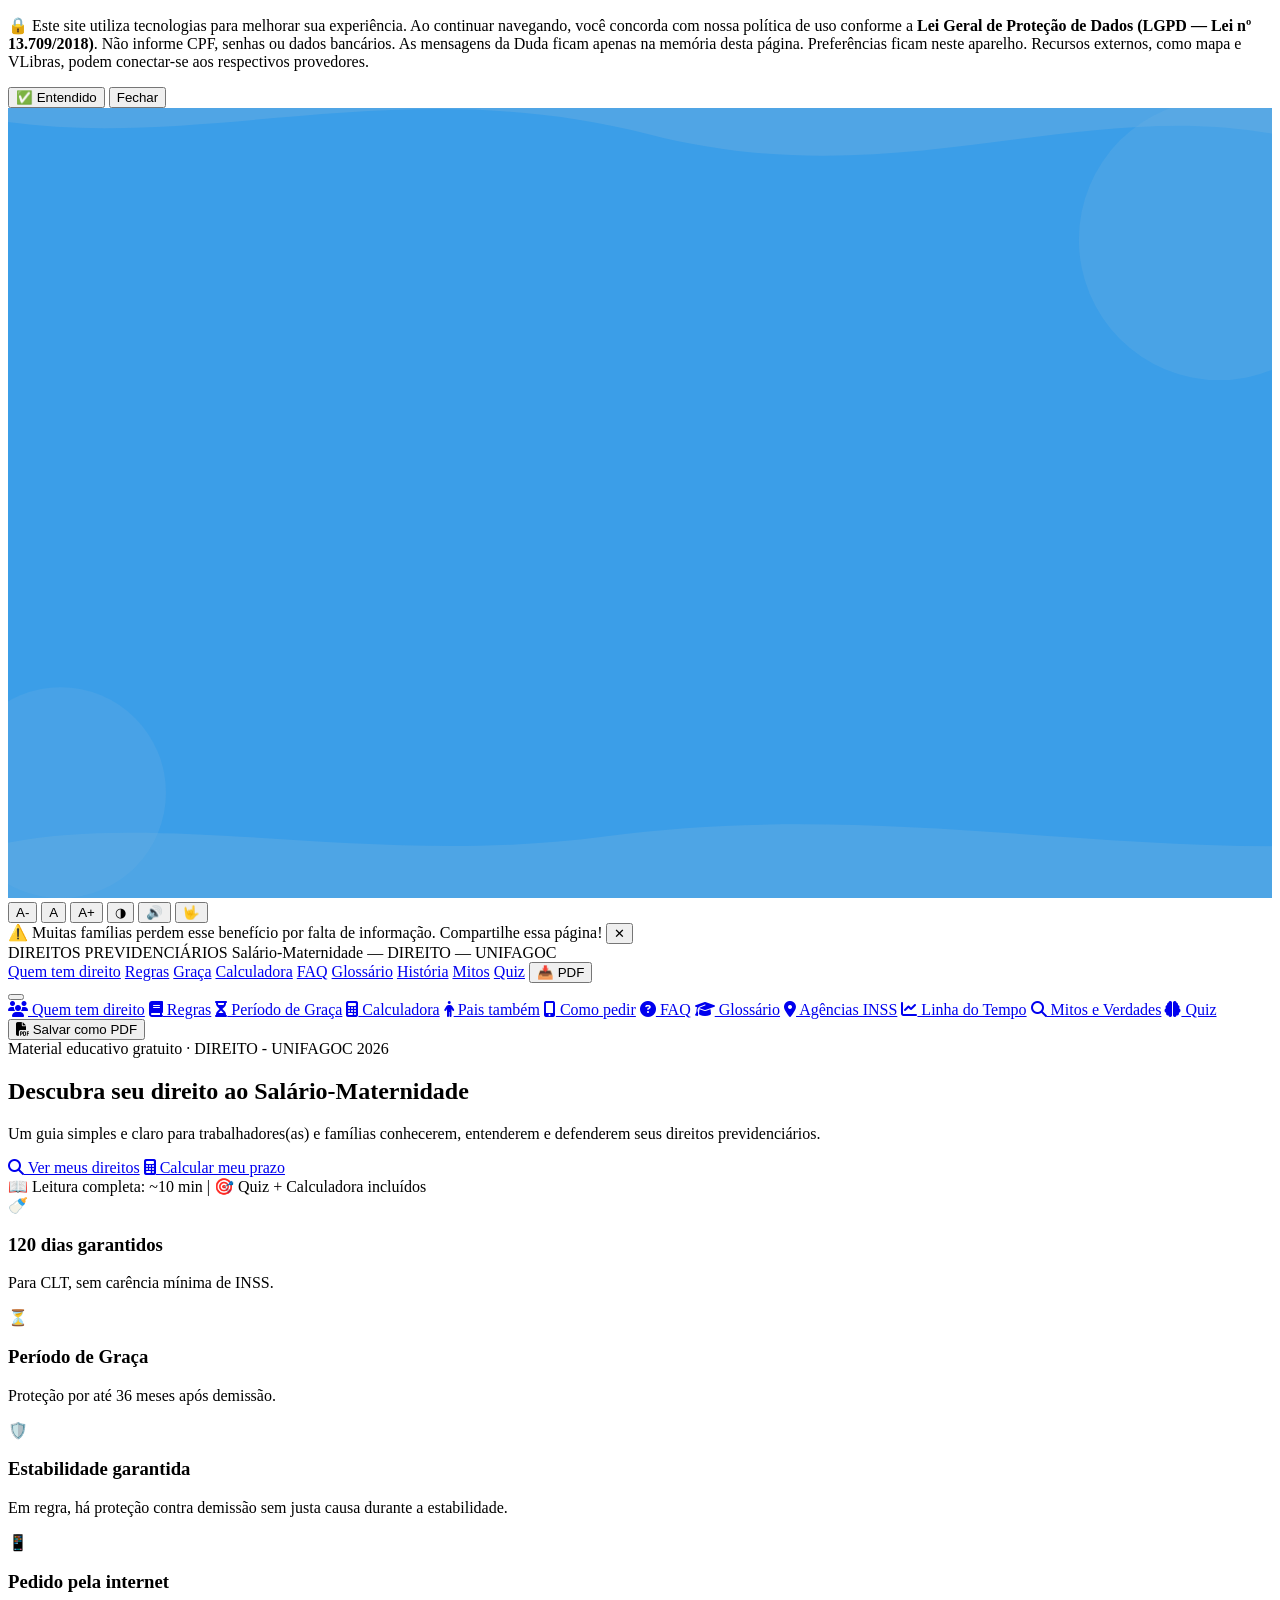
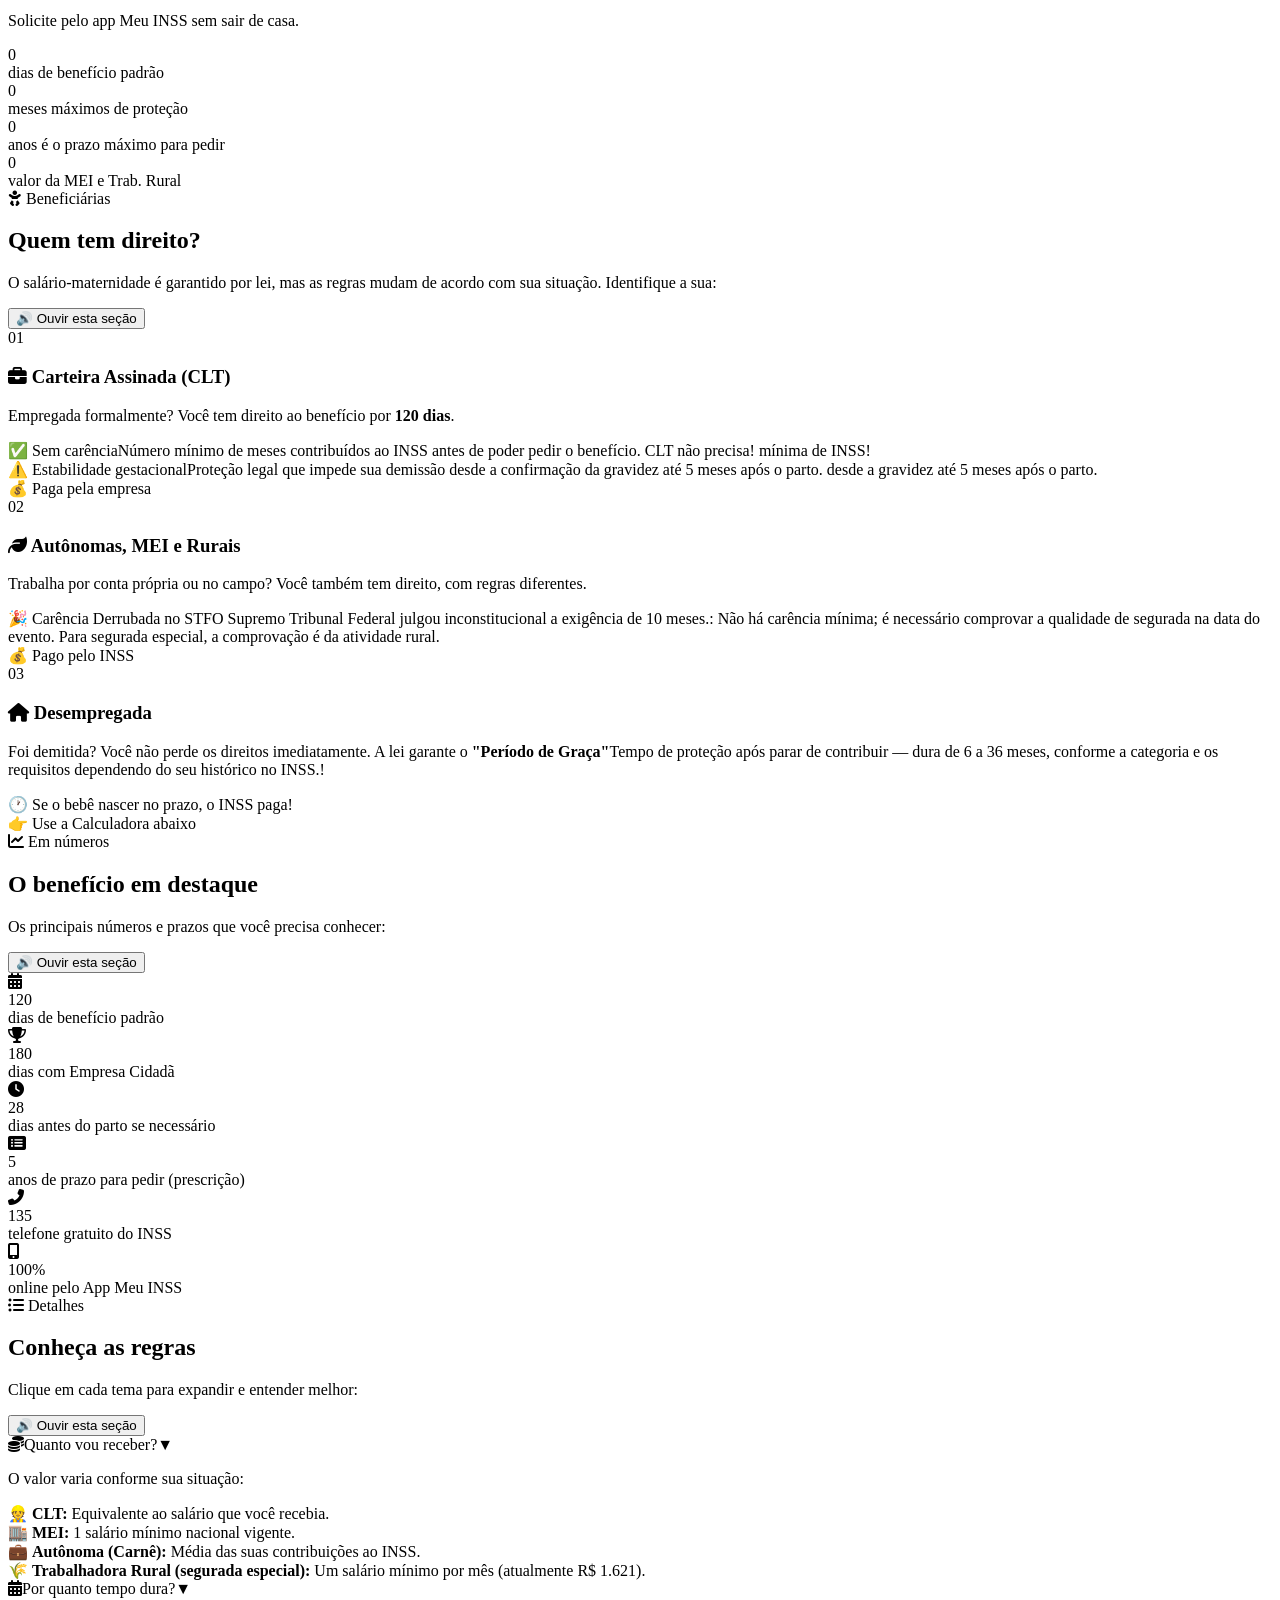
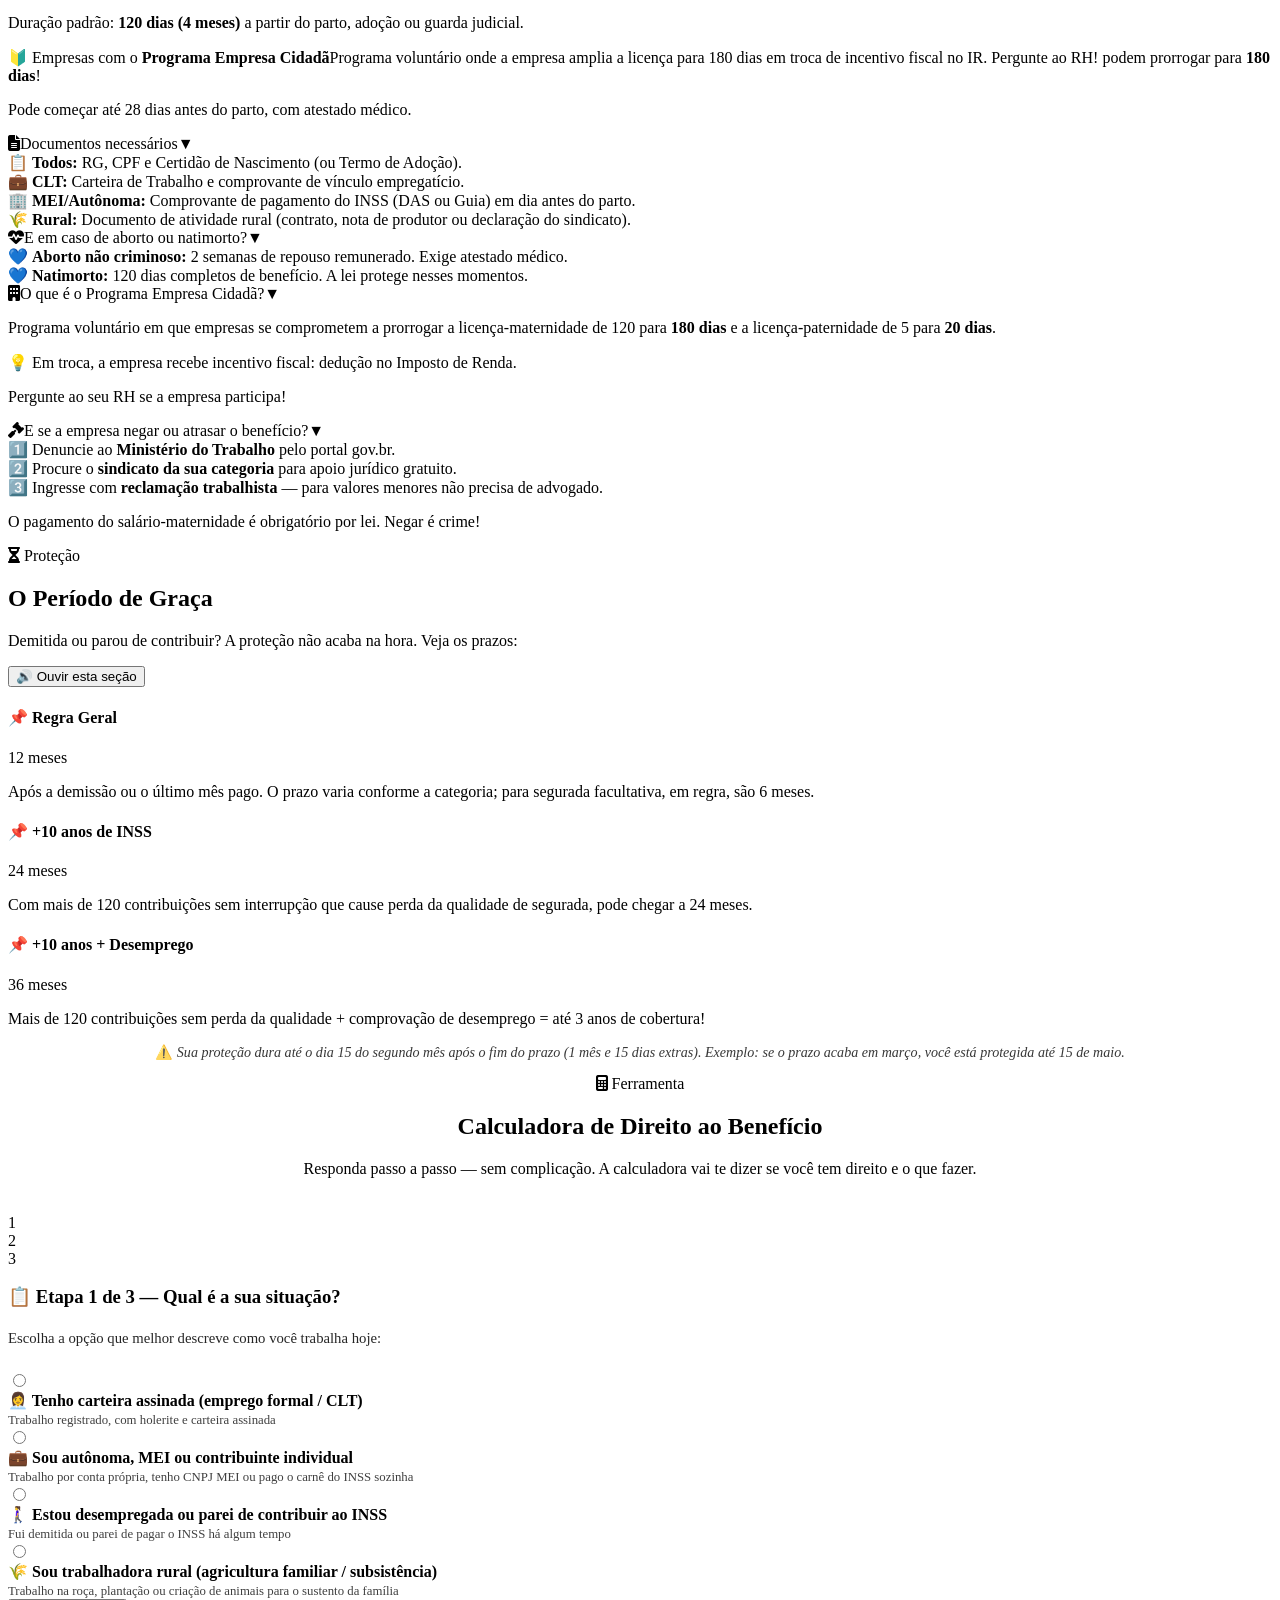
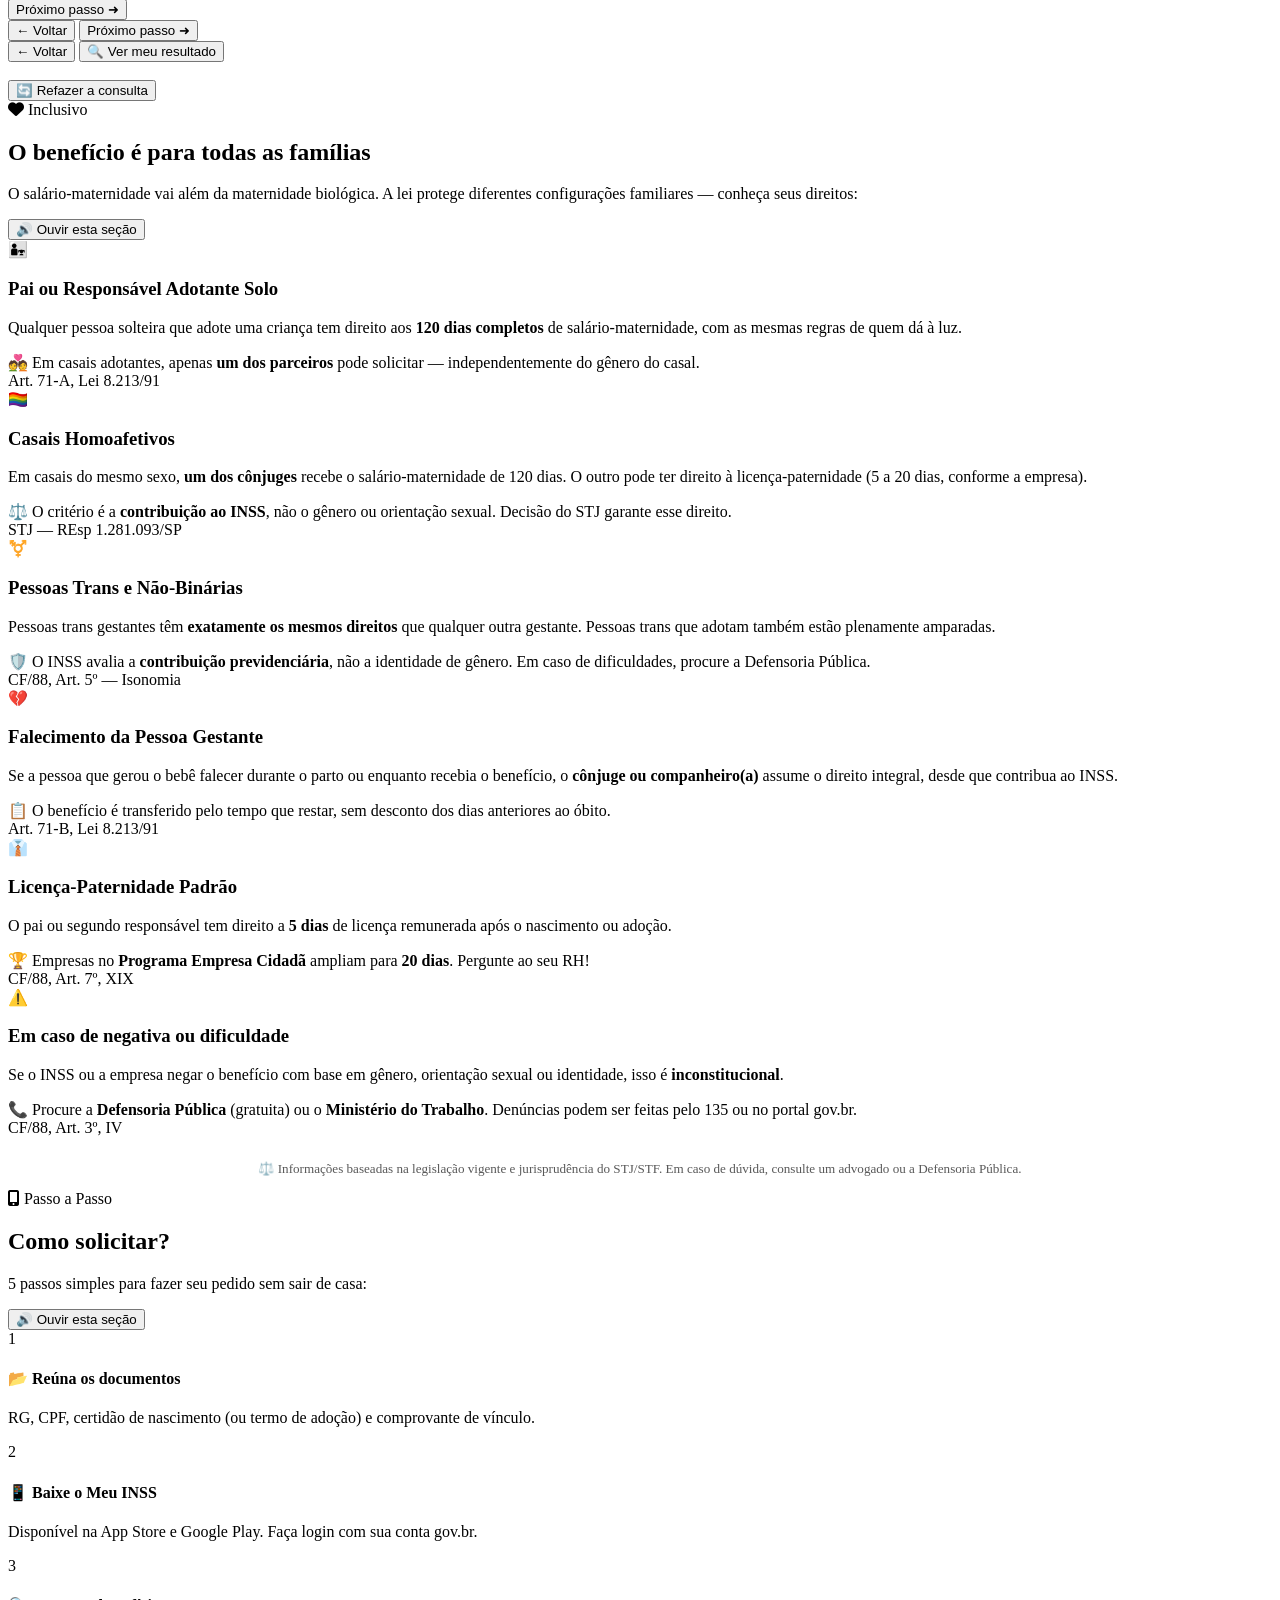
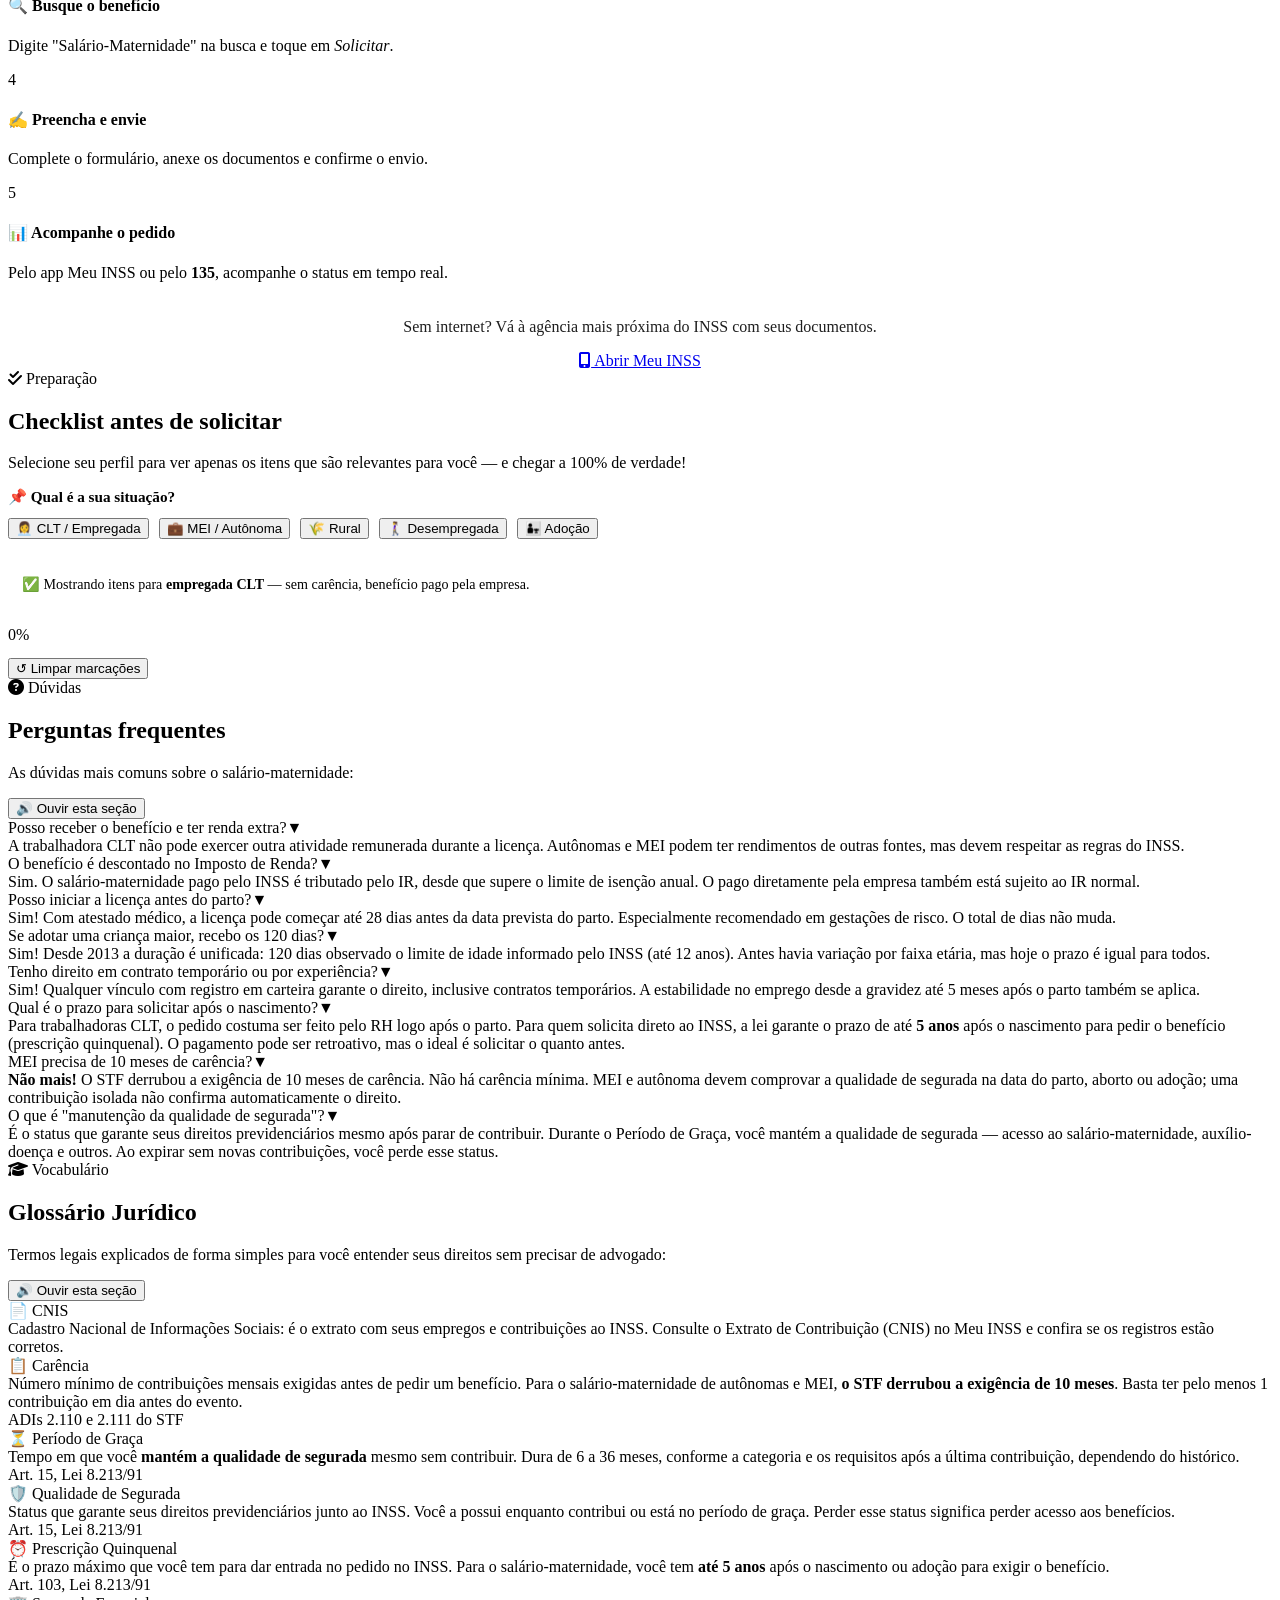
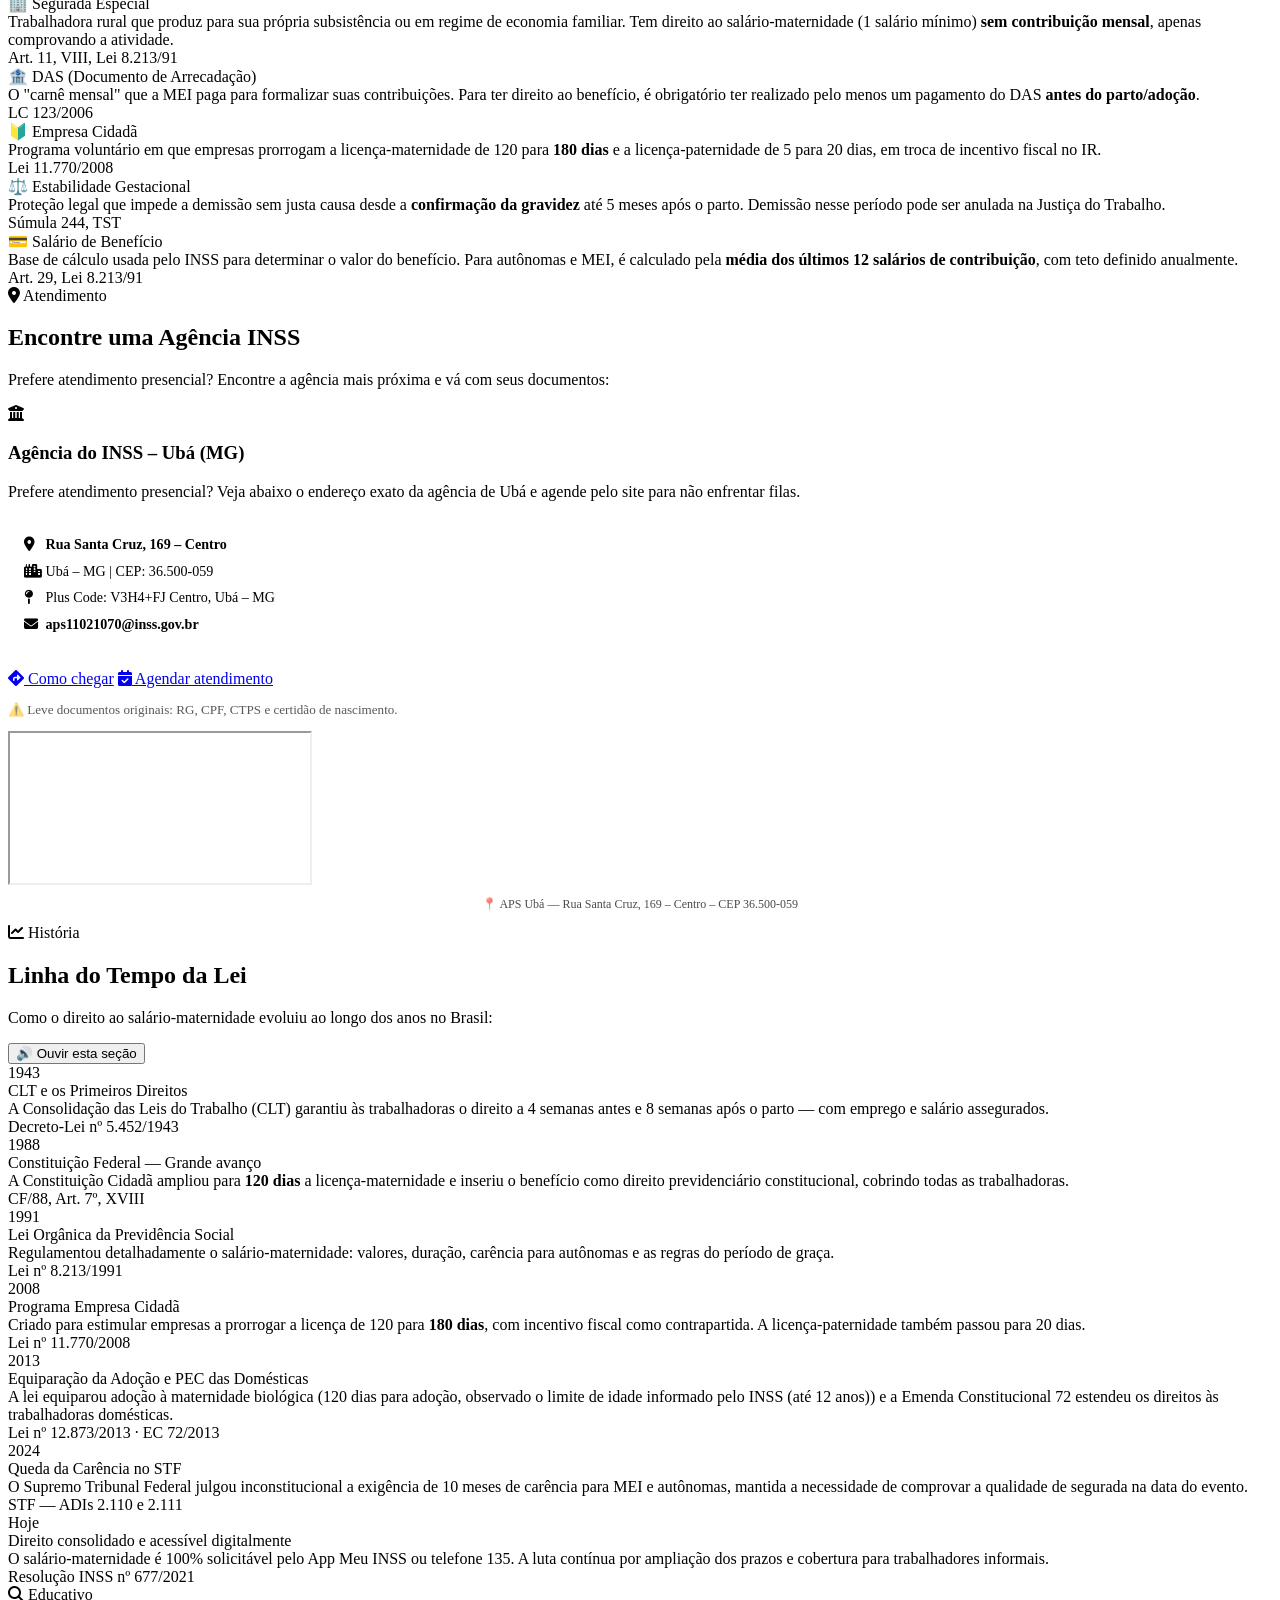
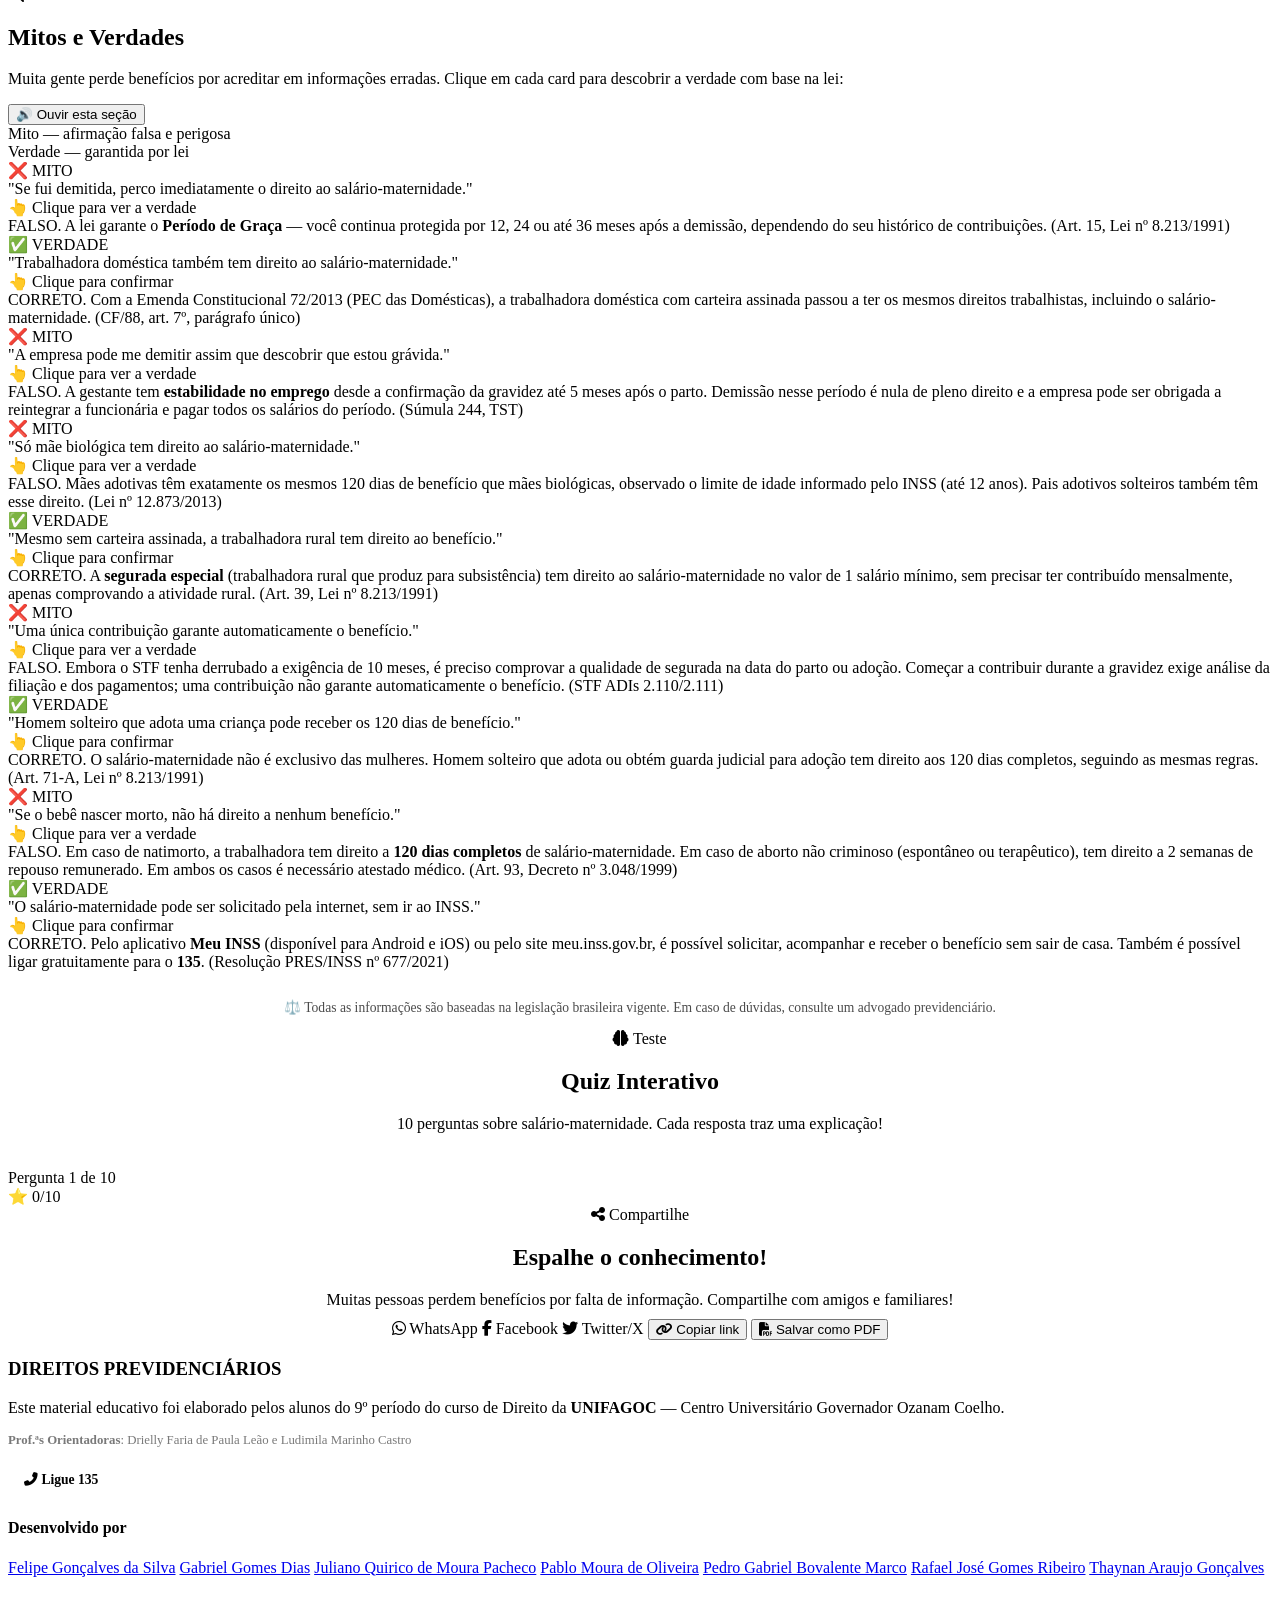
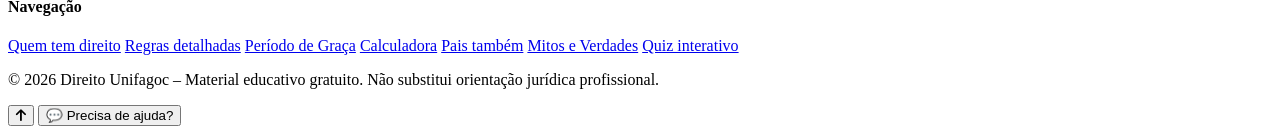
==== commit 83eadb1c: "Add files via upload" ====
--- a/index.html
+++ b/index.html
@@ -1,5203 +1,2258 @@
-<!DOCTYPE html>
+<!doctype html>
 <html lang="pt-BR">
-<head>
-  <meta charset="UTF-8" />
-  <meta name="viewport" content="width=device-width, initial-scale=1.0" />
-  <meta name="description" content="Guia completo sobre Salário-Maternidade e Direitos Previdenciários. Saiba quem tem direito, como solicitar e proteja seu futuro.">
-  <meta property="og:title" content="Salário-Maternidade — Guia Completo de Direitos Previdenciários">
-  <meta property="og:description" content="Descubra se você tem direito ao salário-maternidade, quanto vai receber e como solicitar. Quiz, calculadora e glossário jurídico gratuitos.">
-  <meta property="og:type" content="website">
-  <meta property="og:locale" content="pt_BR">
-  <meta name="theme-color" content="#2176ae">
-  <meta name="robots" content="index, follow">
-  <link rel="canonical" href="https://seusdireitos.github.io/">
-  <title>Direitos Previdenciários – Salário-Maternidade</title>
-  <link rel="preconnect" href="https://fonts.googleapis.com">
-  <link rel="preconnect" href="https://fonts.gstatic.com" crossorigin>
-  <link href="https://fonts.googleapis.com/css2?family=Nunito:wght@400;600;700;800;900&family=Montserrat:wght@700;900&display=swap" rel="stylesheet" />
-  <link rel="stylesheet" href="https://cdnjs.cloudflare.com/ajax/libs/font-awesome/6.5.1/css/all.min.css" />
-  <style>
-    :root {
-      --blue-main: #3b9ee8;
-      --blue-dark: #2176ae;
-      --blue-deeper: #185f8e;
-      --white: #ffffff;
-      --yellow: #FFD166;
-      --green: #06D6A0;
-      --red: #EF4444;
-      --text-dark: #0d2b4e;
-      --font-size-base: 16px;
-      --section-pad: 80px;
-      --shadow-sm: 0 4px 12px rgba(0,0,0,0.1);
-      --shadow-md: 0 8px 24px rgba(0,0,0,0.15);
-      --transition: all 0.3s ease;
-      /* Easings personalizados */
-      --ease-spring:       cubic-bezier(0.34, 1.56, 0.64, 1);
-      --ease-out-expo:     cubic-bezier(0.19, 1,    0.22, 1);
-      --ease-in-out-soft:  cubic-bezier(0.45, 0,    0.15, 1);
-    }
-  
-    /* Oculta o botão de ativação manual do VLibras na barra lateral */
-    .a11y-btn[onclick*="ativarVLibras"],
-    button[onclick*="ativarVLibras"] {
-      display: none !important;
-    }
-
-  .high-contrast {
-      --blue-main: #0a3d6b !important;
-      --blue-dark: #051e36 !important;
-      --blue-deeper: #020f1c !important;
-      --yellow: #ffe066 !important;
-    }
-    * { box-sizing: border-box; margin: 0; padding: 0; }
-    html { scroll-behavior: smooth; font-size: var(--font-size-base); }
-    body { font-family: 'Nunito', sans-serif; background: var(--blue-main); color: var(--white); overflow-x: hidden; }
-
-    .blob-bg { position: fixed; inset: 0; z-index: 0; pointer-events: none; overflow: hidden; }
-    .blob-bg svg { width: 100%; height: 100%; }
-
-    /* ===== BARRA DE ACESSIBILIDADE ===== */
-    .a11y-bar {
-      position: fixed;
-      top: 50%;
-      right: 20px;
-      transform: translateY(-50%);
-      z-index: 1000;
-      display: flex;
-      flex-direction: column;
-      gap: 8px;
-      background: rgba(0, 0, 0, 0.4);
-      backdrop-filter: blur(4px);
-      padding: 10px 8px;
-      border-radius: 30px;
-      transition: all 0.3s ease;
-      border: 1px solid rgba(255, 255, 255, 0.2);
-      box-shadow: 0 4px 12px rgba(0, 0, 0, 0.2);
-      opacity: 0.8;
-    }
-    .a11y-bar:hover { opacity: 1; background: rgba(0, 0, 0, 0.6); backdrop-filter: blur(6px); }
-    .a11y-btn {
-      background: rgba(255, 255, 255, 0.2);
-      border: none;
-      color: #fff;
-      border-radius: 40px;
-      padding: 8px 12px;
-      font-size: 0.85rem;
-      font-weight: 800;
-      cursor: pointer;
-      transition: all 0.2s;
-      font-family: 'Nunito', sans-serif;
-      min-width: 44px;
-      min-height: 44px;
-      display: flex;
-      align-items: center;
-      justify-content: center;
-      text-align: center;
-    }
-    .a11y-btn:hover, .a11y-btn.active { background: var(--yellow); color: var(--text-dark); transform: scale(1.05); }
-
-    @media (max-width: 768px) {
-      .a11y-bar { right: 20px; left: auto; top: 50%; transform: translateY(-50%); flex-direction: column; gap: 8px; padding: 10px 8px; }
-      .a11y-btn { min-width: 36px; min-height: 36px; padding: 4px 8px; font-size: 0.75rem; }
-      #backTop { bottom: 24px; right: 72px; }
-    }
-    @media (max-width: 480px) {
-      .a11y-bar { gap: 6px; padding: 8px 6px; right: 12px; }
-      .a11y-btn { min-width: 32px; min-height: 32px; padding: 4px 6px; font-size: 0.7rem; }
-      #backTop { bottom: 20px; right: 64px; }
-    }
-
-    /* ===== ALERTA ===== */
-    .alert-banner { position: relative; z-index: 110; background: var(--yellow); color: var(--text-dark); text-align: center; padding: 10px 50px; font-weight: 800; font-size: 0.88rem; display: flex; align-items: center; justify-content: center; gap: 8px; }
-    .alert-close { position: absolute; right: 14px; background: none; border: none; font-size: 1.2rem; cursor: pointer; color: var(--text-dark); font-weight: 900; }
-
-    /* ===== HEADER ===== */
-    header { position: sticky; top: 0; z-index: 100; padding: 0 5vw; background: var(--blue-dark); box-shadow: 0 4px 24px rgba(0,0,0,0.22); transition: background-color 0.3s ease; }
-    header.scrolled { background: var(--blue-deeper); }
-    .nav-inner { max-width: 1100px; margin: 0 auto; display: flex; align-items: center; justify-content: space-between; padding: 16px 0; flex-wrap: wrap; gap: 10px; }
-    .logo-area { display: flex; flex-direction: column; cursor: pointer; }
-    .logo-title { font-family: 'Montserrat', sans-serif; font-size: 1.1rem; font-weight: 900; letter-spacing: 0.5px; line-height: 1.1; }
-    .logo-sub { font-size: 0.72rem; font-weight: 600; opacity: 0.8; }
-    nav { display: flex; gap: 5px; flex-wrap: wrap; align-items: center; }
-    nav a { color: var(--white); text-decoration: none; font-weight: 700; font-size: 0.82rem; padding: 7px 14px; border-radius: 50px; transition: var(--transition); background: rgba(255,255,255,0.12); }
-    nav a:hover { background: var(--yellow); color: var(--text-dark); transform: translateY(-2px); }
-
-    .pdf-btn {
-      background: linear-gradient(135deg, #ef4444, #b91c1c);
-      color: #fff; font-family: 'Montserrat', sans-serif; font-weight: 900;
-      font-size: 0.95rem; padding: 14px 28px; border-radius: 50px; border: none;
-      cursor: pointer; text-decoration: none; display: inline-flex;
-      align-items: center; gap: 8px; box-shadow: 0 4px 20px rgba(239,68,68,0.35); line-height: 1;
-    }
-    nav .pdf-btn, .nav-pdf-btn { padding: 8px 16px; font-size: 0.82rem; border-radius: 50px; box-shadow: 0 2px 10px rgba(239,68,68,0.3); }
-
-    .tts-btn {
-      display: inline-flex; align-items: center; gap: 7px;
-      background: rgba(255,255,255,0.18); border: 1.5px solid rgba(255,255,255,0.3);
-      color: #fff; border-radius: 50px; padding: 8px 18px;
-      font-size: 0.82rem; font-weight: 800; cursor: pointer;
-      font-family: 'Nunito', sans-serif; margin-bottom: 28px;
-    }
-    .tts-btn.playing { background: var(--yellow); color: var(--text-dark); border-color: var(--yellow); }
-    .tts-btn .tts-icon { font-size: 1rem; }
-
-    .hamburger { display: none; flex-direction: column; gap: 5px; cursor: pointer; padding: 6px; background: rgba(255,255,255,0.12); border: none; border-radius: 10px; }
-    .hamburger span { display: block; width: 24px; height: 2.5px; background: #fff; border-radius: 2px; transition: var(--transition); }
-    .hamburger.open span:nth-child(1) { transform: rotate(45deg) translate(5px,5px); }
-    .hamburger.open span:nth-child(2) { opacity: 0; }
-    .hamburger.open span:nth-child(3) { transform: rotate(-45deg) translate(5px,-5px); }
-    .mobile-menu { display: none; background: var(--blue-deeper); padding: 16px 5vw 20px; flex-direction: column; gap: 8px; position: fixed; top: 0; left: 0; right: 0; z-index: 98; box-shadow: 0 10px 20px rgba(0,0,0,0.2); padding-top: 80px; }
-    .mobile-menu.open { display: flex; }
-    .mobile-menu a { color: #fff; text-decoration: none; font-weight: 700; font-size: 1rem; padding: 12px 16px; border-radius: 12px; background: rgba(255,255,255,0.1); transition: var(--transition); }
-    .mobile-menu a:hover { background: var(--yellow); color: var(--text-dark); }
-    .mobile-menu .pdf-btn { background: linear-gradient(135deg, #ef4444, #b91c1c); color: #fff; border: none; padding: 12px 20px; border-radius: 50px; font-weight: 900; margin-top: 6px; cursor: pointer; font-family: 'Montserrat', sans-serif; font-size: 0.95rem; }
-
-    /* ===== HERO ===== */
-    .hero {
-      position: relative; z-index: 5; min-height: 90vh;
-      display: flex; align-items: center; justify-content: center;
-      padding: 80px 5vw; overflow: hidden;
-      background-color: var(--blue-main);
-      background-image: url('fundo.png');
-      background-repeat: no-repeat; background-position: right center; background-size: cover;
-    }
-    .hero::before {
-      content: ''; position: absolute; top: 0; left: 0; width: 100%; height: 100%;
-      background: linear-gradient(135deg, rgba(0,0,0,0.5) 0%, rgba(0,0,0,0.3) 100%); z-index: 1;
-    }
-    .hero-inner {
-      position: relative; z-index: 2; max-width: 1100px; width: 100%;
-      display: grid; grid-template-columns: 1fr 1fr; gap: 48px; align-items: center;
-    }
-    /* ===== ANIMAÇÕES DE ENTRADA ===== */
-    @keyframes slideUp {
-      from { opacity: 0; transform: translateY(40px) scale(0.97); }
-      to   { opacity: 1; transform: translateY(0)    scale(1); }
-    }
-    @keyframes slideUpFast {
-      from { opacity: 0; transform: translateY(20px); }
-      to   { opacity: 1; transform: translateY(0); }
-    }
-    @keyframes slideInLeft {
-      from { opacity: 0; transform: translateX(-24px); }
-      to   { opacity: 1; transform: translateX(0); }
-    }
-    @keyframes slideInRight {
-      from { opacity: 0; transform: translateX(24px); }
-      to   { opacity: 1; transform: translateX(0); }
-    }
-    @keyframes fadeScale {
-      from { opacity: 0; transform: scale(0.92); }
-      to   { opacity: 1; transform: scale(1); }
-    }
-
-    /* ===== ANIMAÇÕES INTERATIVAS ===== */
-    @keyframes blink {
-      0%, 100% { opacity: 1; }
-      50%      { opacity: 0.25; }
-    }
-    @keyframes pulse {
-      0%, 100% { box-shadow: 0 0 0 0   rgba(255,255,255,0.25); }
-      60%      { box-shadow: 0 0 0 10px rgba(255,255,255,0); }
-    }
-    @keyframes tts-pulse {
-      0%, 100% { box-shadow: 0 0 0 0   rgba(255,209,102,0.5); }
-      60%      { box-shadow: 0 0 0 10px rgba(255,209,102,0); }
-    }
-    @keyframes popIn {
-      0%   { opacity: 0; transform: scale(0.85) translateY(12px); }
-      70%  { opacity: 1; transform: scale(1.03) translateY(-2px); }
-      100% { opacity: 1; transform: scale(1)    translateY(0); }
-    }
-    @keyframes stepIn {
-      from { opacity: 0; transform: translateX(28px); }
-      to   { opacity: 1; transform: translateX(0); }
-    }
-    @keyframes fadeExplain {
-      from { opacity: 0; transform: translateY(-8px) scale(0.97); }
-      to   { opacity: 1; transform: translateY(0)    scale(1); }
-    }
-    @keyframes slideUpBanner {
-      from { transform: translateY(100%); opacity: 0; }
-      to   { transform: translateY(0);    opacity: 1; }
-    }
-    @keyframes checkBounce {
-      0%   { transform: scale(0) rotate(-10deg); opacity: 0; }
-      60%  { transform: scale(1.25) rotate(4deg); opacity: 1; }
-      100% { transform: scale(1) rotate(0deg); opacity: 1; }
-    }
-    @keyframes ripple {
-      from { transform: scale(0); opacity: 0.5; }
-      to   { transform: scale(3); opacity: 0; }
-    }
-    @keyframes floatY {
-      0%, 100% { transform: translateY(0); }
-      50%      { transform: translateY(-7px); }
-    }
-    @keyframes shimmer {
-      0%   { background-position: -200% center; }
-      100% { background-position:  200% center; }
-    }
-
-    /* ===== ALINHAMENTO JUSTIFICADO (PEDIDO PROFESSORA) ===== */
-    .section-desc, .who-card p, .men-card p, .accordion-body p, .faq-a, .myth-explanation, .grace-block p {
-      text-align: justify;
-      line-height: 1.65;
-    }
-
-    /* ===== HERO ===== */
-    .hero-text { animation: slideUp 0.9s var(--ease-out-expo) both; }
-    .hero-cards { animation: slideUp 1s 0.18s var(--ease-out-expo) both; }
-
-    /* Cards do hero com delay escalonado individual */
-    .hero-card:nth-child(1) { animation: fadeScale 0.6s 0.25s var(--ease-spring) both; }
-    .hero-card:nth-child(2) { animation: fadeScale 0.6s 0.38s var(--ease-spring) both; }
-    .hero-card:nth-child(3) { animation: fadeScale 0.6s 0.51s var(--ease-spring) both; }
-    .hero-card:nth-child(4) { animation: fadeScale 0.6s 0.64s var(--ease-spring) both; }
-
-    /* Hover dos cards do hero com spring */
-    .hero-card { transition: transform 0.35s var(--ease-spring), box-shadow 0.3s ease, background 0.3s ease; }
-    .hero-card:hover { transform: translateY(-8px) scale(1.03); box-shadow: 0 16px 36px rgba(0,0,0,0.22); }
-
-    /* Badge pulsante mais suave */
-    .hero-badge { animation: pulse 3.5s ease-in-out infinite; }
-    .hero-badge .dot { animation: blink 2s ease-in-out infinite; }
-
-    /* ===== FADE-IN DE SEÇÕES — 3 variações de entrada ===== */
-    .fade-in {
-      opacity: 0;
-      transform: translateY(32px);
-      transition: opacity 0.7s var(--ease-out-expo),
-                  transform 0.7s var(--ease-out-expo);
-    }
-    .fade-in.visible { opacity: 1; transform: translateY(0); }
-    .fade-in.delay-1 { transition-delay: 0.12s; }
-    .fade-in.delay-2 { transition-delay: 0.24s; }
-    .fade-in.delay-3 { transition-delay: 0.36s; }
-
-    /* ===== CARDS — hovers diferenciados por tipo ===== */
-    /* Who cards: levantam com sombra lateral */
-    .who-card {
-      transition: transform 0.35s var(--ease-spring),
-                  box-shadow 0.35s ease,
-                  border-color 0.3s ease;
-    }
-    .who-card:hover {
-      transform: translateY(-8px) rotate(0.4deg);
-      box-shadow: 0 20px 40px rgba(0,0,0,0.18);
-      border-color: rgba(255,255,255,0.25);
-    }
-
-    /* Info cards: crescem levemente */
-    .info-card { transition: transform 0.3s var(--ease-spring), background 0.3s ease; }
-    .info-card:hover { transform: translateY(-6px) scale(1.04); background: rgba(255,255,255,0.22); }
-
-    /* Men cards: inclinam sutilmente */
-    .men-card {
-      transition: transform 0.35s var(--ease-spring), box-shadow 0.3s ease;
-    }
-    .men-card:hover { transform: translateY(-6px) rotate(-0.5deg); box-shadow: 0 16px 32px rgba(0,0,0,0.16); }
-
-    /* Step cards: pulsam levemente */
-    .step-card {
-      transition: transform 0.3s var(--ease-spring), box-shadow 0.3s ease;
-    }
-    .step-card:hover { transform: translateY(-6px) scale(1.02); box-shadow: 0 12px 28px rgba(0,0,0,0.15); }
-
-    /* Glossário cards: borda ilumina */
-    .glossary-card {
-      transition: transform 0.3s var(--ease-spring),
-                  box-shadow 0.3s ease,
-                  border-color 0.3s ease;
-    }
-    .glossary-card:hover {
-      transform: translateY(-5px);
-      box-shadow: 0 12px 28px rgba(0,0,0,0.14);
-      border-color: rgba(255,209,102,0.4);
-    }
-
-    /* Myth cards: flippam a borda */
-    .myth-card { transition: transform 0.3s var(--ease-spring), box-shadow 0.3s ease; }
-    .myth-card:hover { transform: translateY(-5px) scale(1.01); box-shadow: 0 14px 30px rgba(0,0,0,0.16); }
-
-    /* ===== BOTÕES ===== */
-    /* Botão primário com ripple */
-    .btn-primary {
-      transition: transform 0.25s var(--ease-spring), box-shadow 0.25s ease;
-      position: relative; overflow: hidden;
-    }
-    .btn-primary::before {
-      content: '';
-      position: absolute; top: 50%; left: 50%;
-      width: 100%; padding-bottom: 100%;
-      margin: -50% 0 0 -50%;
-      background: rgba(255,255,255,0.25);
-      border-radius: 50%;
-      transform: scale(0); opacity: 0;
-      pointer-events: none;
-    }
-    .btn-primary:active::before { animation: ripple 0.55s var(--ease-out-expo); }
-    .btn-primary:hover { transform: translateY(-4px) scale(1.02); box-shadow: 0 12px 30px rgba(0,0,0,0.28); }
-    .btn-primary:active { transform: translateY(-1px) scale(0.98); }
-
-    /* Botão secundário */
-    .btn-secondary { transition: transform 0.25s var(--ease-spring), background 0.25s ease, box-shadow 0.25s ease; }
-    .btn-secondary:hover { transform: translateY(-3px); background: rgba(255,255,255,0.28); box-shadow: 0 8px 20px rgba(0,0,0,0.15); }
-    .btn-secondary:active { transform: translateY(0) scale(0.97); }
-
-    /* PDF btn */
-    .pdf-btn { transition: transform 0.25s var(--ease-spring), box-shadow 0.25s ease; }
-    .pdf-btn:hover { transform: translateY(-3px) scale(1.02); box-shadow: 0 10px 28px rgba(239,68,68,0.45); }
-    .pdf-btn:active { transform: scale(0.97); }
-
-    /* ===== CALCULADORA ===== */
-    .calc-step-panel { animation: stepIn 0.4s var(--ease-out-expo); }
-    .calc-result-box { animation: popIn 0.55s var(--ease-spring); }
-    .calc-nav-next { transition: transform 0.25s var(--ease-spring), box-shadow 0.25s ease; }
-    .calc-nav-next:hover { transform: translateY(-3px) scale(1.02); box-shadow: 0 8px 22px rgba(0,0,0,0.2); }
-    .calc-nav-next:active { transform: scale(0.97); }
-
-    /* ===== CHECKLIST: check bounce ===== */
-    .check-item { transition: background 0.2s ease, border-color 0.2s ease; }
-    .check-box { transition: background 0.2s var(--ease-spring), border-color 0.2s ease; }
-    .check-item.checked .check-box { animation: checkBounce 0.45s var(--ease-spring); }
-
-    /* ===== TTS ===== */
-    .tts-btn { transition: background 0.2s ease, transform 0.25s var(--ease-spring), box-shadow 0.2s ease; }
-    .tts-btn:hover { transform: translateY(-3px) scale(1.02); }
-    .tts-btn.playing { animation: tts-pulse 2s ease-in-out infinite; }
-
-    /* ===== ACCORDION ===== */
-    .accordion-header .acc-arrow { transition: transform 0.4s var(--ease-spring); }
-    .accordion-item.open .acc-arrow { transform: rotate(180deg); }
-    .accordion-body { transition: max-height 0.5s var(--ease-out-expo), padding 0.3s ease; }
-
-    /* ===== FAQ ===== */
-    .faq-q .arrow { transition: transform 0.35s var(--ease-spring); }
-    .faq-item.open .faq-q .arrow { transform: rotate(180deg); }
-    .faq-a { transition: max-height 0.45s var(--ease-out-expo), padding 0.3s ease; }
-
-    /* ===== MITOS — reveal animado ===== */
-    .myth-explanation { animation: fadeExplain 0.4s var(--ease-out-expo); }
-
-    /* ===== STAT items — flutuação sutil ao entrar ===== */
-    .stat-item.visible .stat-num { animation: slideUpFast 0.5s var(--ease-spring) both; }
-
-    /* ===== TOOLTIP ===== */
-    .tooltip-wrap:hover .tooltip-box { animation: fadeExplain 0.25s var(--ease-out-expo); }
-
-    /* ===== TIMELINE: entrada alternada esq/dir ===== */
-    .timeline-item:nth-child(odd).visible  { animation: slideInLeft  0.6s var(--ease-out-expo) both; }
-    .timeline-item:nth-child(even).visible { animation: slideInRight 0.6s var(--ease-out-expo) both; }
-
-    /* ===== LGPD BANNER ===== */
-    #lgpd-banner { animation: slideUpBanner 0.6s 1s var(--ease-out-expo) both; }
-
-    /* ===== QUIZ btn feedback ===== */
-    .quiz-btn { transition: background 0.18s ease, transform 0.2s var(--ease-spring), border-color 0.18s ease; }
-    .quiz-btn:hover { transform: scale(1.01); }
-    .quiz-btn.correct { animation: popIn 0.4s var(--ease-spring); }
-
-    /* ===== BACK TO TOP ===== */
-    #backTop { transition: opacity 0.3s ease, transform 0.35s var(--ease-spring); }
-    #backTop.visible { opacity: 1; transform: translateY(0) scale(1); }
-    #backTop:hover { transform: scale(1.15) rotate(-5deg); }
-
-    /* ===== ACESSIBILIDADE: respeita preferência de movimento reduzido ===== */
-    @media (prefers-reduced-motion: reduce) {
-      *, *::before, *::after {
-        animation-duration: 0.01ms !important;
-        animation-iteration-count: 1 !important;
-        transition-duration: 0.01ms !important;
-        scroll-behavior: auto !important;
-      }
-    }
-    .hero-text h1 { font-family: 'Montserrat', sans-serif; font-size: clamp(2rem,5vw,3.6rem); font-weight: 900; line-height: 1.05; margin-bottom: 18px; text-shadow: 0 2px 16px rgba(0,0,0,0.18); }
-    .hero-text h1 span { color: var(--yellow); }
-    .hero-text p { font-size: clamp(1rem,2vw,1.15rem); font-weight: 600; opacity: 0.92; margin-bottom: 32px; line-height: 1.65; text-align: justify; }
-    .hero-cta { display: flex; gap: 14px; flex-wrap: wrap; }
-
-    /* ===== 4 CARDS NO DESTAQUE ===== */
-    .hero-cards {
-      display: grid;
-      grid-template-columns: 1fr 1fr;
-      gap: 14px;
-      animation: slideUp 1s 0.18s var(--ease-out-expo) both;
-    }
-    .hero-card {
-      background: rgba(255,255,255,0.16);
-      border-radius: 20px;
-      padding: 22px 18px;
-      backdrop-filter: blur(8px);
-      border: 1.5px solid rgba(255,255,255,0.26);
-      position: relative;
-      overflow: hidden;
-    }
-    .hero-card::after {
-      content: '';
-      position: absolute;
-      bottom: 0; left: 0; right: 0;
-      height: 3px;
-      background: rgba(255,255,255,0.4);
-      border-radius: 0 0 20px 20px;
-      transform: scaleX(0);
-      transition: transform 0.35s ease;
-    }
-    .hero-card:hover::after { transform: scaleX(1); }
-    .hero-card .icon { font-size: 2.2rem; margin-bottom: 12px; display: block; }
-    .hero-card h3 { font-size: 0.95rem; font-weight: 800; margin-bottom: 6px; }
-    .hero-card p { font-size: 0.82rem; opacity: 0.88; line-height: 1.5; }
-    .hero-card.accent {
-      background: rgba(255, 209, 102, 0.45);
-      color: var(--white);
-      border-color: rgba(255, 209, 102, 0.6);
-      backdrop-filter: blur(6px);
-      -webkit-backdrop-filter: blur(6px);
-      text-shadow: 0 1px 4px rgba(0,0,0,0.35);
-    }
-    .hero-card.accent::after { background: rgba(255,209,102,0.4); }
-    .hero-card.accent p { opacity: 0.92; }
-
-    /* ===== STATS ===== */
-    .stats-bar { position: relative; z-index: 5; background: var(--blue-deeper); padding: 28px 5vw; }
-    .stats-inner { max-width: 1100px; margin: 0 auto; display: grid; grid-template-columns: repeat(4,1fr); gap: 20px; text-align: center; }
-    .stat-item { padding: 16px 8px; }
-    .stat-num { font-family: 'Montserrat', sans-serif; font-size: clamp(1.8rem,3vw,2.6rem); font-weight: 900; color: var(--yellow); line-height: 1; }
-    .stat-label { font-size: 0.82rem; font-weight: 700; opacity: 0.8; margin-top: 6px; line-height: 1.4; }
-
-    /* ===== BOTÕES ===== */
-    .btn-primary { background: var(--yellow); color: var(--text-dark); font-family: 'Montserrat', sans-serif; font-weight: 900; font-size: 1rem; padding: 15px 30px; border-radius: 50px; border: none; cursor: pointer; text-decoration: none; display: inline-flex; align-items: center; gap: 8px; box-shadow: 0 4px 20px rgba(0,0,0,0.18); }
-    .btn-secondary { background: rgba(255,255,255,0.16); color: var(--white); font-family: 'Montserrat', sans-serif; font-weight: 800; font-size: 1rem; padding: 15px 30px; border-radius: 50px; border: 2px solid rgba(255,255,255,0.4); cursor: pointer; text-decoration: none; display: inline-flex; align-items: center; gap: 8px; }
-
-    /* ===== SEÇÕES GERAIS ===== */
-    section { position: relative; z-index: 5; padding: var(--section-pad) 5vw; }
-    .section-inner { max-width: 1100px; margin: 0 auto; }
-    .section-header { display: flex; align-items: flex-start; justify-content: space-between; flex-wrap: wrap; gap: 16px; margin-bottom: 12px; }
-    .section-header-left { flex: 1; }
-    .section-badge { display: inline-block; background: rgba(255,255,255,0.18); border-radius: 50px; padding: 6px 18px; font-size: 0.78rem; font-weight: 800; letter-spacing: 1.5px; text-transform: uppercase; margin-bottom: 12px; }
-    .section-title { font-family: 'Montserrat', sans-serif; font-size: clamp(1.7rem,4vw,2.7rem); font-weight: 900; margin-bottom: 12px; line-height: 1.1; }
-    .section-title span { color: var(--yellow); }
-    .section-desc { font-size: 1.02rem; opacity: 0.88; max-width: 620px; margin-bottom: 40px; }
-
-    /* ===== WHO SECTION ===== */
-    .who-section { background: var(--blue-dark); }
-    .who-grid { display: grid; grid-template-columns: repeat(auto-fit,minmax(280px,1fr)); gap: 22px; }
-    .who-card { background: var(--blue-main); border-radius: 24px; padding: 30px 26px; position: relative; overflow: hidden; border: 2px solid rgba(255,255,255,0.1); }
-    .who-card::before { content:''; position:absolute; top:-30px; right:-30px; width:100px; height:100px; border-radius:50%; background:rgba(255,255,255,0.06); }
-    .who-card .num { font-family:'Montserrat',sans-serif; font-size:3.2rem; font-weight:900; opacity:0.12; line-height:1; margin-bottom:4px; }
-    .who-card h3 { font-size:1.08rem; font-weight:800; margin-bottom:10px; color:var(--yellow); }
-    .who-card p { font-size:0.9rem; opacity:0.9; }
-    .who-card .tag { display:inline-block; background:rgba(255,255,255,0.15); border-radius:50px; padding:4px 12px; font-size:0.74rem; font-weight:700; margin-top:14px; }
-    .acc-highlight { background:rgba(255,255,255,0.12); border-left:4px solid var(--yellow); border-radius:8px; padding:12px 14px; font-size:0.88rem; font-weight:700; margin:10px 0; }
-
-    /* ===== INFOGRÁFICO ===== */
-    .infographic-grid { display: grid; grid-template-columns: repeat(auto-fit,minmax(180px,1fr)); gap: 18px; }
-    .info-card { background: rgba(255,255,255,0.13); border-radius: 22px; padding: 28px 20px; text-align: center; border: 2px solid rgba(255,255,255,0.18); position: relative; overflow: hidden; }
-    .info-card::after { content:''; position:absolute; bottom:0; left:0; right:0; height:4px; background:var(--yellow); border-radius:0 0 22px 22px; transform:scaleX(0); transition:transform 0.35s var(--ease-spring); }
-    .info-card:hover::after { transform: scaleX(1); }
-    .info-card .i-icon { font-size: 2.4rem; margin-bottom: 12px; display: block; }
-    .info-card .i-value { font-family:'Montserrat',sans-serif; font-size:2rem; font-weight:900; color:var(--yellow); line-height:1; }
-    .info-card .i-label { font-size:0.86rem; font-weight:700; margin-top:8px; opacity:0.9; line-height:1.4; }
-
-    /* ===== ACCORDION ===== */
-    .rules-section { background: var(--blue-dark); }
-    .accordion-list { display: flex; flex-direction: column; gap: 12px; }
-    .accordion-item { background: rgba(255,255,255,0.12); border-radius: 18px; border: 1.5px solid rgba(255,255,255,0.18); overflow: hidden; transition: box-shadow 0.25s ease, border-color 0.25s ease; }
-    .accordion-item.open { box-shadow: var(--shadow-md); border-color: rgba(255,255,255,0.35); }
-    .accordion-header { display: flex; align-items: center; gap: 14px; padding: 20px 22px; cursor: pointer; font-weight: 800; font-size: 1rem; transition: background 0.2s ease; user-select: none; }
-    .accordion-header:hover { background: rgba(255,255,255,0.08); }
-    .accordion-header .acc-icon { font-size: 1.5rem; flex-shrink: 0; }
-    .accordion-header .acc-arrow { margin-left: auto; font-size: 1.2rem; }
-    .accordion-body { max-height: 0; overflow: hidden; padding: 0 22px; }
-    .accordion-item.open .accordion-body { max-height: 700px; padding: 0 22px 22px; }
-    .accordion-body p { font-size: 0.93rem; opacity: 0.92; margin-bottom: 12px; }
-
-    /* ===== PERÍODO DE GRAÇA ===== */
-    .grace-timeline { display: flex; border-radius: 22px; overflow: hidden; margin-top: 36px; box-shadow: var(--shadow-md); flex-wrap: wrap; }
-    .grace-block { flex: 1; min-width: 200px; padding: 30px 24px; display: flex; flex-direction: column; gap: 8px; }
-    .grace-block:nth-child(1) { background: rgba(255,255,255,0.1); }
-    .grace-block:nth-child(2) { background: rgba(255,255,255,0.18); }
-    .grace-block:nth-child(3) { background: var(--yellow); color: var(--text-dark); }
-    .grace-block h4 { font-family:'Montserrat',sans-serif; font-size:1.05rem; font-weight:900; }
-    .grace-block .period { font-size:2.2rem; font-weight:900; font-family:'Montserrat',sans-serif; }
-    .grace-block p { font-size:0.87rem; opacity:0.9; }
-    .grace-block:nth-child(3) p { opacity:0.72; }
-
-    /* ===== CALCULADORA — REDESENHADA ===== */
-    .calc-section { background: var(--blue-dark); }
-    .calc-box {
-      background: rgba(255,255,255,0.13);
-      border-radius: 26px;
-      padding: 40px;
-      max-width: 720px;
-      margin: 0 auto;
-      border: 2px solid rgba(255,255,255,0.2);
-    }
-    .calc-box h3 { font-family:'Montserrat',sans-serif; font-size:1.35rem; font-weight:900; margin-bottom:8px; }
-    .calc-box > p { font-size:0.92rem; opacity:0.85; margin-bottom:24px; line-height:1.6; text-align: justify; }
-
-    /* Etapas da calculadora */
-    .calc-steps-indicator {
-      display: flex;
-      align-items: center;
-      gap: 0;
-      margin-bottom: 28px;
-    }
-    .calc-step-dot {
-      width: 32px; height: 32px;
-      border-radius: 50%;
-      background: rgba(255,255,255,0.2);
-      border: 2px solid rgba(255,255,255,0.3);
-      display: flex; align-items: center; justify-content: center;
-      font-weight: 900; font-size: 0.85rem;
-      transition: all 0.3s;
-      flex-shrink: 0;
-    }
-    .calc-step-dot.active { background: var(--yellow); color: var(--text-dark); border-color: var(--yellow); }
-    .calc-step-dot.done { background: var(--green); color: white; border-color: var(--green); }
-    .calc-step-line { flex: 1; height: 2px; background: rgba(255,255,255,0.2); }
-    .calc-step-line.done { background: var(--green); }
-
-    .calc-step-panel { display: none; animation: stepIn 0.35s ease; }
-    .calc-step-panel.active { display: block; }
-    @keyframes stepIn { from{opacity:0;transform:translateX(20px)} to{opacity:1;transform:translateX(0)} }
-
-    .calc-group { margin-bottom: 20px; text-align: left; }
-    .calc-group label { display:block; font-weight:800; font-size:0.95rem; margin-bottom:10px; line-height:1.4; }
-    .calc-group .calc-hint { font-size:0.8rem; font-weight:600; opacity:0.7; margin-bottom:10px; display:block; }
-    .calc-radio-group { display:flex; flex-wrap:wrap; gap:10px; }
-    .calc-radio {
-      display:flex; align-items:center; gap:8px;
-      background:rgba(255,255,255,0.14);
-      border:2px solid rgba(255,255,255,0.22);
-      border-radius:14px; padding:12px 16px;
-      cursor:pointer; font-weight:700; font-size:0.9rem;
-      transition:background 0.2s, border-color 0.2s;
-      flex: 1; min-width: 160px;
-    }
-    .calc-radio input { accent-color:var(--yellow); width:18px; height:18px; }
-    .calc-radio:has(input:checked) { background:rgba(255,209,102,0.25); border-color:var(--yellow); }
-    .calc-radio-full { flex: 1 1 100%; }
-
-    /* Botões de navegação da calculadora */
-    .calc-nav { display: flex; gap: 12px; justify-content: space-between; margin-top: 24px; flex-wrap: wrap; }
-    .calc-nav-back {
-      background: rgba(255,255,255,0.14);
-      border: 2px solid rgba(255,255,255,0.25);
-      color: white;
-      border-radius: 50px;
-      padding: 12px 24px;
-      font-weight: 800;
-      font-size: 0.9rem;
-      cursor: pointer;
-      transition: all 0.2s;
-      font-family: 'Nunito', sans-serif;
-    }
-    .calc-nav-back:hover { background: rgba(255,255,255,0.25); }
-    .calc-nav-next {
-      background: var(--yellow);
-      color: var(--text-dark);
-      border: none;
-      border-radius: 50px;
-      padding: 12px 28px;
-      font-weight: 900;
-      font-size: 0.95rem;
-      cursor: pointer;
-      transition: all 0.2s;
-      font-family: 'Montserrat', sans-serif;
-      display: inline-flex;
-      align-items: center;
-      gap: 8px;
-    }
-    .calc-nav-next:hover { transform: translateY(-2px); box-shadow: 0 6px 20px rgba(0,0,0,0.2); }
-    .calc-nav-next:disabled { opacity: 0.4; cursor: not-allowed; transform: none; }
-
-    /* Resultado da calculadora */
-    .calc-result-box {
-      border-radius: 20px;
-      padding: 28px;
-      text-align: center;
-      margin-top: 24px;
-      display: none;
-      animation: popIn 0.4s ease;
-    }
-    .calc-result-box.show { display: block; }
-    .calc-result-box.tem-direito { background: rgba(6,214,160,0.2); border: 2px solid var(--green); }
-    .calc-result-box.nao-tem-direito { background: rgba(239,68,68,0.15); border: 2px solid var(--red); }
-    .calc-result-box.periodo-graca { background: rgba(255,209,102,0.2); border: 2px solid var(--yellow); }
-    @keyframes popIn { from{transform:scale(0.9);opacity:0} to{transform:scale(1);opacity:1} }
-    .calc-result-emoji { font-size: 3rem; margin-bottom: 12px; display: block; }
-    .calc-result-titulo { font-family:'Montserrat',sans-serif; font-size:1.4rem; font-weight:900; margin-bottom:8px; }
-    .calc-result-desc { font-size: 0.95rem; line-height: 1.7; opacity: 0.9; margin-bottom: 14px; }
-    .calc-result-detalhe { font-size: 0.85rem; opacity: 0.75; line-height: 1.6; }
-    .calc-restart-btn {
-      margin-top: 18px;
-      background: rgba(255,255,255,0.2);
-      border: 2px solid rgba(255,255,255,0.35);
-      color: white;
-      border-radius: 50px;
-      padding: 10px 22px;
-      font-weight: 800;
-      font-size: 0.88rem;
-      cursor: pointer;
-      transition: all 0.2s;
-      font-family: 'Nunito', sans-serif;
-    }
-    .calc-restart-btn:hover { background: rgba(255,255,255,0.35); }
-
-    /* ===== HOMENS ===== */
-    .men-grid { display:grid; grid-template-columns:repeat(auto-fit,minmax(280px,1fr)); gap:22px; }
-    .men-card { background:rgba(255,255,255,0.14); border-radius:22px; padding:28px 24px; border:2px solid rgba(255,255,255,0.2); }
-    .men-card .men-icon { font-size:2.4rem; margin-bottom:12px; display:block; }
-    .men-card h3 { font-size:1.08rem; font-weight:800; margin-bottom:10px; color:var(--yellow); }
-    .men-card p { font-size:0.9rem; opacity:0.9; }
-
-    /* ===== STEPS ===== */
-    .how-section { background: var(--blue-dark); }
-    .steps-grid { display:grid; grid-template-columns:repeat(auto-fit,minmax(190px,1fr)); gap:18px; }
-    .step-card { background:var(--blue-main); border-radius:20px; padding:24px 20px; text-align:center; border:2px solid rgba(255,255,255,0.1); }
-    .step-num { width:46px; height:46px; background:var(--yellow); color:var(--text-dark); border-radius:50%; display:flex; align-items:center; justify-content:center; font-family:'Montserrat',sans-serif; font-weight:900; font-size:1.2rem; margin:0 auto 12px; transition: transform 0.3s var(--ease-spring); }
-    .step-card:hover .step-num { transform: scale(1.15) rotate(-6deg); }
-    .step-card h4 { font-weight:800; font-size:0.95rem; margin-bottom:8px; }
-    .step-card p { font-size:0.86rem; opacity:0.88; line-height:1.55; }
-
-    /* ===== FAQ ===== */
-    .faq-grid { display:grid; grid-template-columns:repeat(auto-fit,minmax(300px,1fr)); gap:14px; }
-    .faq-item { background:rgba(255,255,255,0.13); border-radius:16px; overflow:hidden; border:1.5px solid rgba(255,255,255,0.18); }
-    .faq-item.open { border-color:rgba(255,255,255,0.38); }
-    .faq-q { padding:18px 20px; font-weight:800; font-size:0.92rem; cursor:pointer; display:flex; justify-content:space-between; align-items:flex-start; gap:10px; transition:background 0.2s ease; user-select:none; }
-    .faq-q:hover { background:rgba(255,255,255,0.08); }
-    .faq-q .arrow { flex-shrink:0; font-size:1rem; }
-    .faq-item.open .faq-q .arrow { transform:rotate(180deg); }
-    .faq-a { max-height:0; overflow:hidden; padding:0 20px; font-size:0.88rem; opacity:0.88; }
-    .faq-item.open .faq-a { max-height:400px; padding:0 20px 18px; }
-
-    /* ===== MITOS E VERDADES ===== */
-    .myths-section { background: var(--blue-dark); }
-    .myths-grid { display: grid; grid-template-columns: repeat(auto-fit, minmax(320px, 1fr)); gap: 20px; }
-    .myth-card { border-radius: 22px; padding: 28px 24px; border: 2px solid rgba(255,255,255,0.15); background: rgba(255,255,255,0.1); cursor: pointer; position: relative; overflow: hidden; }
-    .myth-label { display: inline-flex; align-items: center; gap: 6px; font-size: 0.72rem; font-weight: 900; letter-spacing: 1.5px; text-transform: uppercase; padding: 4px 12px; border-radius: 50px; margin-bottom: 14px; background: rgba(255,255,255,0.2); }
-    .myth-label.mito { background: rgba(239,68,68,0.25); color: #fca5a5; }
-    .myth-label.verdade { background: rgba(6,214,160,0.25); color: #6ee7b7; }
-    .myth-statement { font-family: 'Montserrat', sans-serif; font-size: 1rem; font-weight: 900; line-height: 1.4; margin-bottom: 14px; }
-    .myth-flip-hint { font-size: 0.78rem; opacity: 0.6; font-weight: 700; display: flex; align-items: center; gap: 5px; }
-    .myth-explanation { display: none; margin-top: 14px; background: rgba(255,255,255,0.12); border-left: 4px solid var(--yellow); border-radius: 8px; padding: 14px 16px; font-size: 0.9rem; font-weight: 600; animation: fadeExplain 0.3s ease; }
-    @keyframes fadeExplain { from{opacity:0;transform:translateY(-6px)} to{opacity:1;transform:translateY(0)} }
-    .myth-card.revealed .myth-explanation { display: block; }
-    .myth-card.revealed .myth-flip-hint { display: none; }
-    .myth-card.mito-card { border-color: rgba(239,68,68,0.35); }
-    .myth-card.verdade-card { border-color: rgba(6,214,160,0.35); }
-    .myth-card.mito-card.revealed { background: rgba(239,68,68,0.12); }
-    .myth-card.verdade-card.revealed { background: rgba(6,214,160,0.1); }
-    .myths-legend { display: flex; gap: 20px; flex-wrap: wrap; margin-bottom: 28px; }
-    .legend-item { display: flex; align-items: center; gap: 8px; font-size: 0.88rem; font-weight: 700; }
-    .legend-dot { width: 12px; height: 12px; border-radius: 50%; }
-    .legend-dot.mito { background: #ef4444; }
-    .legend-dot.verdade { background: var(--green); }
-
-    /* ===== QUIZ ===== */
-    .quiz-box { background:rgba(255,255,255,0.13); border-radius:28px; padding:44px; max-width:720px; margin:0 auto; border:2px solid rgba(255,255,255,0.2); text-align:center; }
-    .quiz-header { display:flex; justify-content:space-between; align-items:center; margin-bottom:16px; }
-    .quiz-counter { font-size:0.85rem; font-weight:800; opacity:0.75; }
-    .quiz-score-live { background:var(--yellow); color:var(--text-dark); padding:4px 12px; border-radius:50px; font-weight:900; font-size:0.85rem; }
-    .quiz-progress-bar { height:6px; background:rgba(255,255,255,0.2); border-radius:3px; margin-bottom:28px; overflow:hidden; }
-    .quiz-progress-fill { height:100%; background:var(--yellow); border-radius:3px; transition:width 0.5s ease; }
-    .quiz-question { font-family:'Montserrat',sans-serif; font-size:1.25rem; font-weight:900; margin-bottom:26px; line-height:1.4; }
-    .quiz-options { display:flex; flex-direction:column; gap:10px; margin-bottom:20px; }
-    .quiz-btn { background:rgba(255,255,255,0.16); border:2px solid rgba(255,255,255,0.28); border-radius:14px; padding:15px 18px; font-family:'Nunito',sans-serif; font-weight:700; font-size:0.97rem; color:var(--white); cursor:pointer; transition:background 0.2s, transform 0.15s; text-align:left; display:flex; align-items:center; gap:10px; }
-    .quiz-btn:hover { background:rgba(255,255,255,0.26); transform:scale(1.01); }
-    .quiz-btn .q-letter { width:28px; height:28px; border-radius:50%; background:rgba(255,255,255,0.2); display:flex; align-items:center; justify-content:center; font-family:'Montserrat',sans-serif; font-weight:900; font-size:0.85rem; flex-shrink:0; }
-    .quiz-btn.correct { background:var(--green); border-color:var(--green); }
-    .quiz-btn.wrong { background:var(--red); border-color:var(--red); }
-    .quiz-btn:disabled { cursor:not-allowed; }
-    .quiz-result { font-size:0.95rem; font-weight:700; padding:14px 18px; border-radius:12px; margin-bottom:18px; display:none; line-height:1.5; }
-    .quiz-result.show { display:block; }
-    .quiz-result.ok { background:rgba(6,214,160,0.25); border:2px solid var(--green); }
-    .quiz-result.fail { background:rgba(239,68,68,0.2); border:2px solid var(--red); }
-    .quiz-nav { display:flex; gap:12px; justify-content:center; flex-wrap:wrap; }
-    .quiz-score-big { font-family:'Montserrat',sans-serif; font-size:4rem; font-weight:900; color:var(--yellow); line-height:1; }
-    .quiz-medal { font-size:3rem; margin:10px 0; }
-
-    /* ===== COMPARTILHAR ===== */
-    .share-btns { display:flex; gap:12px; justify-content:center; flex-wrap:wrap; margin-top:24px; }
-    .share-btn { display:inline-flex; align-items:center; gap:8px; padding:12px 24px; border-radius:50px; font-weight:800; font-size:0.92rem; cursor:pointer; border:none; text-decoration:none; transition:var(--transition); }
-    .share-btn:hover { transform:translateY(-3px); box-shadow:var(--shadow-sm); }
-    .share-btn.wa { background:#25D366; color:#fff; }
-    .share-btn.tw { background:#1DA1F2; color:#fff; }
-    .share-btn.fb { background:#1877F2; color:#fff; }
-    .share-btn.cp { background:rgba(255,255,255,0.2); color:#fff; border:2px solid rgba(255,255,255,0.35); }
-
-    /* ===== FOOTER ===== */
-    footer { position:relative; z-index:5; background:var(--text-dark); padding:52px 5vw 28px; }
-    .footer-inner { max-width:1100px; margin:0 auto; display:grid; grid-template-columns:1.6fr 1fr 1fr; gap:36px; margin-bottom:32px; }
-    .footer-brand h3 { font-family:'Montserrat',sans-serif; font-size:1.1rem; font-weight:900; margin-bottom:10px; }
-    .footer-brand p { font-size:0.87rem; opacity:0.68; line-height:1.65; }
-    .footer-col h4 { font-weight:800; margin-bottom:12px; font-size:0.93rem; color:var(--yellow); }
-    .footer-col a { display:block; color:rgba(255,255,255,0.68); text-decoration:none; font-size:0.87rem; margin-bottom:6px; transition:color 0.2s; }
-    .footer-col a:hover { color:#fff; }
-    .footer-logo-link { display: inline-block; margin-top: 10px; }
-    .footer-logo-img { max-width: 120px; height: auto; background: white; border-radius: 12px; padding: 8px 12px; transition: var(--transition); }
-    .footer-logo-img:hover { transform: scale(1.02); }
-    .footer-bottom { border-top:1px solid rgba(255,255,255,0.1); padding-top:20px; text-align:center; font-size:0.8rem; opacity:0.55; }
-
-    /* ===== BACK TO TOP ===== */
-    #backTop { position:fixed; bottom:28px; right:28px; z-index:200; width:50px; height:50px; background:var(--yellow); color:var(--text-dark); border:none; border-radius:50%; font-size:1.4rem; cursor:pointer; box-shadow:var(--shadow-sm); display:flex; align-items:center; justify-content:center; opacity:0; transform:translateY(20px); transition:opacity 0.3s,transform 0.3s; pointer-events:none; }
-    #backTop.visible { opacity:1; transform:translateY(0); pointer-events:all; }
-    #backTop:hover { transform:scale(1.1); }
-
-    /* ===== MAPA ===== */
-    .map-container { margin-top: 28px; border-radius: 24px; overflow: hidden; box-shadow: var(--shadow-md); border: 2px solid rgba(255,255,255,0.2); }
-    .map-container iframe { width: 100%; height: 300px; border: 0; display: block; }
-
-    /* ===== TOOLTIP ===== */
-    .tooltip-wrap { position: relative; display: inline; cursor: help; border-bottom: 2px dashed rgba(255,209,102,0.7); }
-    .tooltip-wrap .tooltip-box { display: none; position: absolute; bottom: calc(100% + 8px); left: 50%; transform: translateX(-50%); background: var(--blue-deeper); color: #fff; border: 1.5px solid rgba(255,255,255,0.25); border-radius: 12px; padding: 10px 14px; font-size: 0.82rem; line-height: 1.55; font-weight: 600; width: 230px; z-index: 999; box-shadow: var(--shadow-md); pointer-events: none; }
-    .tooltip-wrap .tooltip-box::after { content: ''; position: absolute; top: 100%; left: 50%; transform: translateX(-50%); border: 7px solid transparent; border-top-color: var(--blue-deeper); }
-    .tooltip-wrap:hover .tooltip-box { display: block; animation: fadeExplain 0.2s ease; }
-
-    /* ===== GLOSSÁRIO ===== */
-    .glossary-section { background: var(--blue-dark); }
-    .glossary-grid { display: grid; grid-template-columns: repeat(auto-fit, minmax(280px, 1fr)); gap: 16px; }
-    .glossary-card { background: rgba(255,255,255,0.1); border-radius: 20px; padding: 24px 22px; border: 1.5px solid rgba(255,255,255,0.16); position: relative; overflow: hidden; }
-    .glossary-card::before { content: ''; position: absolute; top: 0; left: 0; right: 0; height: 3px; background: var(--yellow); border-radius: 20px 20px 0 0; transform: scaleX(0); transition: transform 0.35s var(--ease-spring); }
-    .glossary-card:hover::before { transform: scaleX(1); }
-    .glossary-term { font-family: 'Montserrat', sans-serif; font-size: 1rem; font-weight: 900; color: var(--yellow); margin-bottom: 8px; }
-    .glossary-def { font-size: 0.88rem; line-height: 1.65; opacity: 0.92; }
-    .glossary-ref { display: inline-block; margin-top: 10px; font-size: 0.75rem; font-weight: 700; background: rgba(255,255,255,0.15); border-radius: 50px; padding: 3px 10px; opacity: 0.75; }
-
-    /* ===== TIMELINE ===== */
-    .timeline-list { position: relative; padding-left: 36px; max-width: 800px; margin: 0 auto; }
-    .timeline-list::before { content: ''; position: absolute; left: 12px; top: 0; bottom: 0; width: 2px; background: rgba(255,255,255,0.2); border-radius: 2px; }
-    .timeline-item { position: relative; margin-bottom: 32px; }
-    .timeline-item::before { content: ''; position: absolute; left: -30px; top: 6px; width: 14px; height: 14px; border-radius: 50%; background: var(--yellow); border: 3px solid var(--blue-main); box-shadow: 0 0 0 3px rgba(255,209,102,0.3); }
-    .timeline-year { font-family: 'Montserrat', sans-serif; font-size: 0.82rem; font-weight: 900; color: var(--yellow); letter-spacing: 1px; margin-bottom: 4px; }
-    .timeline-title { font-weight: 800; font-size: 0.97rem; margin-bottom: 6px; }
-    .timeline-desc { font-size: 0.87rem; opacity: 0.85; line-height: 1.6; }
-    .timeline-law { display: inline-block; margin-top: 8px; background: rgba(255,255,255,0.12); border-radius: 50px; padding: 3px 12px; font-size: 0.75rem; font-weight: 700; }
-
-    /* ===== LOCALIZADOR INSS ===== */
-    .inss-box { background: rgba(255,255,255,0.1); border-radius: 22px; padding: 36px; border: 2px solid rgba(255,255,255,0.18); display: flex; flex-wrap: wrap; gap: 32px; max-width: 860px; margin: 0 auto; }
-    .inss-content { flex: 2; min-width: 200px; }
-    .inss-map { flex: 1.5; min-width: 260px; }
-    .inss-icon-big { font-size: 4rem; margin-bottom: 12px; }
-    .inss-text h3 { font-family: 'Montserrat', sans-serif; font-size: 1.3rem; font-weight: 900; margin-bottom: 10px; }
-    .inss-text p { font-size: 0.92rem; opacity: 0.88; line-height: 1.65; margin-bottom: 18px; }
-    .inss-links { display: flex; gap: 12px; flex-wrap: wrap; }
-
-    /* ===== TEMPO DE LEITURA ===== */
-    .reading-time-badge {
-      display: inline-flex; align-items: center; gap: 6px;
-      background: rgba(255,255,255,0.12); border: 1px solid rgba(255,255,255,0.2);
-      border-radius: 50px; padding: 5px 14px; font-size: 0.78rem; font-weight: 700;
-      margin-top: 16px; opacity: 0.85;
-    }
-
-    /* ===== CHECKLIST ===== */
-    .checklist-section { background: var(--blue-main); }
-    .checklist-box {
-      background: rgba(255,255,255,0.12);
-      border-radius: 24px; padding: 36px;
-      border: 2px solid rgba(255,255,255,0.2);
-      max-width: 800px; margin: 0 auto;
-    }
-    .checklist-box h3 { font-family: 'Montserrat', sans-serif; font-size: 1.2rem; font-weight: 900; margin-bottom: 6px; }
-    .checklist-box > p { font-size: 0.9rem; opacity: 0.82; margin-bottom: 24px; line-height: 1.6; }
-
-    /* Botões de perfil do checklist */
-    .checklist-perfil-btn {
-      background: rgba(255,255,255,0.14);
-      border: 2px solid rgba(255,255,255,0.22);
-      color: white; border-radius: 50px;
-      padding: 9px 18px; font-size: 0.85rem; font-weight: 800;
-      cursor: pointer; transition: all 0.2s;
-      font-family: 'Nunito', sans-serif;
-    }
-    .checklist-perfil-btn:hover { background: rgba(255,255,255,0.25); }
-    .checklist-perfil-btn.active { background: var(--yellow); color: var(--text-dark); border-color: var(--yellow); }
-    .checklist-items { display: flex; flex-direction: column; gap: 10px; }
-    .check-item {
-      display: flex; align-items: center; gap: 14px;
-      background: rgba(255,255,255,0.1);
-      border: 2px solid rgba(255,255,255,0.15);
-      border-radius: 14px; padding: 14px 18px;
-      cursor: pointer; transition: all 0.2s;
-      user-select: none;
-    }
-    .check-item:hover { background: rgba(255,255,255,0.18); }
-    .check-item.checked {
-      background: rgba(6,214,160,0.18);
-      border-color: var(--green);
-    }
-    .check-box {
-      width: 24px; height: 24px; flex-shrink: 0;
-      border-radius: 6px; border: 2.5px solid rgba(255,255,255,0.4);
-      display: flex; align-items: center; justify-content: center;
-      transition: all 0.2s; background: transparent; font-size: 0.9rem;
-    }
-    .check-item.checked .check-box {
-      background: var(--green); border-color: var(--green);
-    }
-    .check-label { font-size: 0.92rem; font-weight: 700; line-height: 1.4; }
-    .check-item.checked .check-label { text-decoration: line-through; opacity: 0.65; }
-    .checklist-progress {
-      margin-top: 20px; display: flex; align-items: center; gap: 14px;
-    }
-    .checklist-bar-wrap {
-      flex: 1; height: 8px; background: rgba(255,255,255,0.15);
-      border-radius: 4px; overflow: hidden;
-    }
-    .checklist-bar-fill {
-      height: 100%; background: var(--green);
-      border-radius: 4px; transition: width 0.4s ease;
-      width: 0%;
-    }
-    .checklist-pct { font-family: 'Montserrat', sans-serif; font-weight: 900; font-size: 0.9rem; color: var(--green); min-width: 36px; }
-    .checklist-reset {
-      margin-top: 16px; background: transparent;
-      border: 1.5px solid rgba(255,255,255,0.25); color: rgba(255,255,255,0.6);
-      border-radius: 50px; padding: 8px 18px; font-size: 0.82rem; font-weight: 700;
-      cursor: pointer; transition: all 0.2s; font-family: 'Nunito', sans-serif;
-    }
-    .checklist-reset:hover { border-color: rgba(255,255,255,0.5); color: white; }
-
-    /* ===== DIVISOR DE SEÇÕES ===== */
-    .section-divider {
-      position: relative; z-index: 5;
-      height: 2px;
-      background: linear-gradient(90deg, transparent, rgba(255,255,255,0.12), transparent);
-    }
-
-    /* ===== SCROLL SPY ===== */
-    nav a.active { background: var(--yellow) !important; color: var(--text-dark) !important; }
-
-    /* ===== BARRA DE PROGRESSO DE LEITURA ===== */
-    #reading-progress {
-      position: fixed; top: 0; left: 0; height: 3px;
-      background: linear-gradient(90deg, var(--yellow), var(--green));
-      z-index: 9999; width: 0%; transition: width 0.1s linear;
-      border-radius: 0 3px 3px 0;
-    }
-
-    /* ===== BANNER LGPD ===== */
-    #lgpd-banner {
-      position: fixed; bottom: 0; left: 0; right: 0; z-index: 500;
-      background: var(--blue-deeper);
-      border-top: 2px solid rgba(255,255,255,0.15);
-      padding: 16px 5vw;
-      display: flex; align-items: center;
-      justify-content: space-between; gap: 20px; flex-wrap: wrap;
-      box-shadow: 0 -4px 20px rgba(0,0,0,0.25);
-      animation: slideUpBanner 0.6s 1s var(--ease-out-expo) both;
-    }
-    #lgpd-banner p { font-size: 0.85rem; opacity: 0.88; line-height: 1.55; flex: 1; min-width: 220px; }
-    #lgpd-banner p a { color: var(--yellow); text-decoration: underline; }
-    .lgpd-btns { display: flex; gap: 10px; flex-shrink: 0; }
-    .lgpd-accept {
-      background: var(--green); color: white; border: none; border-radius: 50px;
-      padding: 10px 22px; font-weight: 900; font-size: 0.88rem; cursor: pointer;
-      font-family: 'Nunito', sans-serif; transition: all 0.2s;
-    }
-    .lgpd-accept:hover { transform: translateY(-2px); box-shadow: 0 4px 14px rgba(6,214,160,0.4); }
-    .lgpd-dismiss {
-      background: transparent; color: rgba(255,255,255,0.6);
-      border: 1.5px solid rgba(255,255,255,0.25); border-radius: 50px;
-      padding: 10px 18px; font-weight: 700; font-size: 0.85rem;
-      cursor: pointer; font-family: 'Nunito', sans-serif; transition: all 0.2s;
-    }
-    .lgpd-dismiss:hover { border-color: rgba(255,255,255,0.5); color: white; }
-
-    /* ===== TOAST ===== */
-    #toast {
-      position: fixed; bottom: 90px; left: 50%;
-      transform: translateX(-50%) translateY(20px);
-      background: var(--blue-deeper); border: 1.5px solid rgba(255,255,255,0.2);
-      color: white; padding: 12px 24px; border-radius: 50px;
-      font-size: 0.9rem; font-weight: 700; box-shadow: var(--shadow-md);
-      opacity: 0; transition: all 0.35s ease; z-index: 400;
-      pointer-events: none; white-space: nowrap;
-    }
-    #toast.show { opacity: 1; transform: translateX(-50%) translateY(0); }
-
-    /* ===== VLIBRAS — oculta botão nativo, deixa painel no lugar padrão ===== */
-    /* Esconde APENAS o botão azul nativo do VLibras */
-    [vw-access-button],
-    [vw] .vw-access-button,
-    .vw-access-button {
-      display: none !important;
-      visibility: hidden !important;
-      opacity: 0 !important;
-      pointer-events: none !important;
-    }
-
-    /* Garante que o painel não cause scroll horizontal */
-    [vw-plugin-wrapper],
-    .vw-plugin-wrapper {
-      max-width: 100vw !important;
-      overflow: hidden !important;
-    }
-
-    /* ===== RESPONSIVO ===== */
-    @media(max-width:900px) { nav{display:none;} .hamburger{display:flex;} .stats-inner{grid-template-columns:repeat(2,1fr);} }
-    @media(max-width:768px) {
-      :root{--section-pad:56px;}
-      .hero-inner{grid-template-columns:1fr;}
-      .hero-cards{grid-template-columns:1fr 1fr;gap:12px;}
-      .footer-inner{grid-template-columns:1fr;}
-      .quiz-box,.calc-box{padding:26px 18px;}
-      .grace-block{min-width:100%;}
-      .hero { background-image: none; background-color: var(--blue-main); }
-      #lgpd-banner { flex-direction: column; gap: 14px; }
-      .lgpd-btns { width: 100%; }
-      .lgpd-accept, .lgpd-dismiss { flex: 1; text-align: center; }
-    }
-    @media(max-width:480px) { .hero-cards{grid-template-columns:1fr 1fr;gap:10px;} .stats-inner{grid-template-columns:1fr 1fr;} }
-
-    /* ===== IMPRESSÃO / PDF ===== */
-    /* ===== IMPRESSÃO / PDF (MANTENDO O VISUAL DO SITE) ===== */
-    @media print {
-      /* 1. Força cores exatas da tela e anula animações invisíveis */
-      * {
-        -webkit-print-color-adjust: exact !important;
-        print-color-adjust: exact !important;
-      }
-      .fade-in, .hero-text, .hero-cards, .hero-card, .stat-item, .grace-timeline, .calc-box {
-        opacity: 1 !important;
-        transform: none !important;
-        animation: none !important;
-        transition: none !important;
-        visibility: visible !important;
-      }
-
-      /* 2. Oculta APENAS coisas que poluem o PDF (Painel de Libras, aviso de cookies e botão de voltar ao topo) */
-      .a11y-bar, [vw], #backTop, #toast, #lgpd-banner, #reading-progress { 
-        display: none !important; 
-      }
-
-      /* 3. Abre todas as sanfonas para os textos não ficarem escondidos */
-      .accordion-item .accordion-body, .faq-item .faq-a, .myth-card .myth-explanation { 
-        max-height: none !important; 
-        overflow: visible !important; 
-        padding: 10px 22px !important; 
-        display: block !important; 
-      }
-      .myth-card .myth-flip-hint, .accordion-header .acc-arrow, .faq-q .arrow { display: none !important; }
-      
-      /* 4. Garante que o painel da calculadora fique visível */
-      .calc-step-panel, .calc-result-box { display: block !important; }
-
-      /* 5. Correção das páginas em branco (Deixa a seção quebrar, mas protege os cards) */
-      section { 
-        page-break-inside: auto !important; 
-        break-inside: auto !important; 
-      }
-      .hero-card, .who-card, .info-card, .men-card, .step-card, .accordion-item, .myth-card, .glossary-card, .grace-block, .faq-item { 
-        break-inside: avoid !important; 
-        page-break-inside: avoid !important; 
-        margin-bottom: 15px !important;
-      }
-      
-      /* 6. Ajuste do fundo azul com ondas */
-      .blob-bg { position: absolute !important; }
-    }
-
-    /* ===== LOGO UNIFAGOC ===== */
-      .logo-link {
-    display: inline-block;
-    width: 120px;
-    height: 30px;
-    background-image: url('120X30.png');
-    background-size: contain;
-    background-repeat: no-repeat;
-    background-position: center;
-    text-indent: -9999px;
-  }
-  .sr-only {
-    position: absolute;
-    width: 1px;
-    height: 1px;
-    padding: 0;
-    margin: -1px;
-    overflow: hidden;
-    clip: rect(0,0,0,0);
-    border: 0;
-  }
-
-  /* ===== Destaque na cor Prof Orientadora ===== */
-    
-  .orientadora {
-  color: var(--yellow);
-  font-weight: 800;
-}
-  </style>
-</head>
-<body>
-
-<div id="reading-progress" role="progressbar" aria-label="Progresso de leitura"></div>
-
-<div id="toast" role="status" aria-live="polite"></div>
-
-<div vw class="enabled">
-  <div vw-access-button class="active"></div>
-  <div vw-plugin-wrapper>
-    <div class="vw-plugin-top-wrapper"></div>
-  </div>
-</div>
-<script src="https://vlibras.gov.br/app/vlibras-plugin.js"></script>
-<script>new window.VLibras.Widget('https://vlibras.gov.br/app');</script>
-
-<div id="lgpd-banner" role="complementary" aria-label="Aviso de privacidade">
-  <p>🔒 Este site utiliza tecnologias para melhorar sua experiência. Ao continuar navegando, você concorda com nossa política de uso conforme a <strong>Lei Geral de Proteção de Dados (LGPD — Lei nº 13.709/2018)</strong>. Nenhum dado pessoal é coletado ou vendido.</p>
-  <div class="lgpd-btns">
-    <button type="button" class="lgpd-accept" onclick="fecharLGPD(true)">✅ Entendido</button>
-    <button type="button" class="lgpd-dismiss" onclick="fecharLGPD(false)">Fechar</button>
-  </div>
-</div>
-
-<div class="blob-bg">
-  <svg viewBox="0 0 1440 900" preserveAspectRatio="xMidYMid slice" xmlns="http://www.w3.org/2000/svg">
-    <rect width="1440" height="900" fill="#3b9ee8"/>
-    <path d="M-80,0 C180,70 420,-50 730,30 C1040,110 1260,-40 1520,50 L1520,0 Z" fill="#6aaee0" opacity="0.45"/>
-    <path d="M-80,860 C120,780 380,870 680,830 C980,790 1230,850 1520,840 L1520,900 L-80,900 Z" fill="#6aaee0" opacity="0.42"/>
-    <circle cx="1380" cy="150" r="160" fill="#6aaee0" opacity="0.3"/>
-    <circle cx="60" cy="780" r="120" fill="#6aaee0" opacity="0.28"/>
-  </svg>
-</div>
-
-<div class="a11y-bar" role="toolbar" aria-label="Acessibilidade">
-  <button type="button" class="a11y-btn" onclick="changeFontSize(-1)" title="Diminuir fonte" aria-label="Diminuir fonte">A-</button>
-  <button type="button" class="a11y-btn" onclick="changeFontSize(0)" title="Fonte padrão" aria-label="Fonte padrão">A</button>
-  <button type="button" class="a11y-btn" onclick="changeFontSize(1)" title="Aumentar fonte" aria-label="Aumentar fonte">A+</button>
-  <button type="button" class="a11y-btn" id="contrastBtn" onclick="toggleContrast()" title="Alto contraste" aria-label="Alto contraste">◑</button>
-  <button type="button" class="a11y-btn" id="ttsGlobalBtn" onclick="toggleTTSGlobal()" title="Narrar página" aria-label="Narrar página">🔊</button>
-  <button type="button" class="a11y-btn" onclick="ativarVLibras()" title="Ativar Libras (VLibras)" aria-label="Ativar Libras">🤟</button>
-</div>
-
-<div class="alert-banner" id="alertBanner" role="alert">
-  <span>⚠️</span>
-  <span>Muitas famílias perdem esse benefício por falta de informação. Compartilhe essa página!</span>
-  <button type="button" class="alert-close" onclick="document.getElementById('alertBanner').style.display='none'" aria-label="Fechar aviso">✕</button>
-</div>
-
-<header id="mainHeader">
-  <div class="nav-inner">
-    <div class="logo-area" onclick="window.scrollTo({top:0,behavior:'smooth'})">
-      <span class="logo-title">DIREITOS PREVIDENCIÁRIOS</span>
-      <span class="logo-sub">Salário-Maternidade — DIREITO — UNIFAGOC</span>
-    </div>
-    <nav>
-      <a href="#quem-tem-direito">Quem tem direito</a>
-      <a href="#regras">Regras</a>
-      <a href="#periodo-graca">Graça</a>
-      <a href="#calculadora">Calculadora</a>
-      <a href="#faq">FAQ</a>
-      <a href="#glossario">Glossário</a>
-      <a href="#timeline">História</a>
-      <a href="#mitos">Mitos</a>
-      <a href="#quiz">Quiz</a>
-      <button type="button" class="pdf-btn nav-pdf-btn" onclick="savePDF()">📥 PDF</button>
-    </nav>
-    <button type="button" class="hamburger" id="hambBtn" aria-label="Menu" aria-expanded="false">
-      <span></span><span></span><span></span>
-    </button>
-  </div>
-</header>
-<div class="mobile-menu" id="mobileMenu">
-  <a href="#quem-tem-direito"><i class="fas fa-users"></i> Quem tem direito</a>
-  <a href="#regras"><i class="fas fa-book"></i> Regras</a>
-  <a href="#periodo-graca"><i class="fas fa-hourglass-half"></i> Período de Graça</a>
-  <a href="#calculadora"><i class="fas fa-calculator"></i> Calculadora</a>
-  <a href="#homens"><i class="fas fa-male"></i> Pais também</a>
-  <a href="#como-pedir"><i class="fas fa-mobile-alt"></i> Como pedir</a>
-  <a href="#faq"><i class="fas fa-question-circle"></i> FAQ</a>
-  <a href="#glossario"><i class="fas fa-graduation-cap"></i> Glossário</a>
-  <a href="#localizador"><i class="fas fa-map-marker-alt"></i> Agências INSS</a>
-  <a href="#timeline"><i class="fas fa-chart-line"></i> Linha do Tempo</a>
-  <a href="#mitos"><i class="fas fa-search"></i> Mitos e Verdades</a>
-  <a href="#quiz"><i class="fas fa-brain"></i> Quiz</a>
-  <button type="button" class="pdf-btn" onclick="savePDF();"><i class="fas fa-file-pdf"></i> Salvar como PDF</button>
-</div>
-
-<section class="hero" id="inicio">
-  <div class="hero-inner">
-    <div class="hero-text">
-      <div class="hero-badge"><span class="dot"></span> Material educativo gratuito · DIREITO - UNIFAGOC 2026</div>
-      <h1>Descubra seu direito ao <span>Salário-Maternidade</span></h1>
-      <p>Um guia simples e claro para trabalhadores(as) e famílias conhecerem, entenderem e defenderem seus direitos previdenciários.</p>
-      <div class="hero-cta">
-        <a href="#quem-tem-direito" class="btn-primary"><i class="fas fa-search"></i> Ver meus direitos</a>
-        <a href="#calculadora" class="btn-secondary"><i class="fas fa-calculator"></i> Calcular meu prazo</a>
-        <button type="button" class="btn-secondary" onclick="document.getElementById('duda-toggle-btn')?.click()"><i class="fas fa-comments"></i> Ajuda guiada</button>
-      </div>
-      <div class="reading-time-badge" aria-label="Tempo estimado de leitura">
-        📖 Leitura completa: ~10 min  |  🎯 Quiz + Calculadora incluídos
+  <head>
+    <meta charset="UTF-8" />
+    <meta name="viewport" content="width=device-width, initial-scale=1.0" />
+    <meta
+      name="description"
+      content="Guia completo sobre Salário-Maternidade e Direitos Previdenciários. Saiba quem tem direito, como solicitar e proteja seu futuro."
+    />
+    <meta
+      property="og:title"
+      content="Salário-Maternidade — Guia Completo de Direitos Previdenciários"
+    />
+    <meta
+      property="og:description"
+      content="Descubra se você tem direito ao salário-maternidade, quanto vai receber e como solicitar. Quiz, calculadora e glossário jurídico gratuitos."
+    />
+    <meta property="og:type" content="website" />
+    <meta property="og:locale" content="pt_BR" />
+    <meta name="theme-color" content="#2176ae" />
+    <meta name="robots" content="index, follow" />
+    <link rel="canonical" href="https://seusdireitos.github.io/" />
+    <title>Direitos Previdenciários – Salário-Maternidade</title>
+    <link rel="preconnect" href="https://fonts.googleapis.com" />
+    <link rel="preconnect" href="https://fonts.gstatic.com" crossorigin />
+    <link
+      href="https://fonts.googleapis.com/css2?family=Nunito:wght@400;600;700;800;900&family=Montserrat:wght@700;900&display=swap"
+      rel="stylesheet"
+    />
+    <link
+      rel="stylesheet"
+      href="https://cdnjs.cloudflare.com/ajax/libs/font-awesome/6.5.1/css/all.min.css"
+    />
+    <link rel="stylesheet" href="assets/css/site.css" />
+    <link rel="stylesheet" href="assets/css/duda.css" />
+  </head>
+  <body>
+    <div
+      id="reading-progress"
+      role="progressbar"
+      aria-label="Progresso de leitura"
+    ></div>
+
+    <div id="toast" role="status" aria-live="polite"></div>
+
+    <div vw class="enabled">
+      <div vw-access-button class="active"></div>
+      <div vw-plugin-wrapper>
+        <div class="vw-plugin-top-wrapper"></div>
       </div>
     </div>
-    <div class="hero-cards">
-      <div class="hero-card accent"><span class="icon">🍼</span><h3>120 dias garantidos</h3><p>Para CLT, sem carência mínima de INSS.</p></div>
-      <div class="hero-card"><span class="icon">⏳</span><h3>Período de Graça</h3><p>Proteção por até 36 meses após demissão.</p></div>
-      <div class="hero-card"><span class="icon">🛡️</span><h3>Estabilidade garantida</h3><p>A gestante tem estabilidade no emprego em casos protegidos por lei.</p></div>
-      <div class="hero-card accent"><span class="icon">📱</span><h3>Pedido pelo celular</h3><p>Você pode fazer o pedido pelo app Meu INSS.</p></div>
+    <script src="https://vlibras.gov.br/app/vlibras-plugin.js"></script>
+
+    <div
+      id="lgpd-banner"
+      role="complementary"
+      aria-label="Aviso de privacidade"
+    >
+      <p>
+        🔒 Este site utiliza tecnologias para melhorar sua experiência. Ao
+        continuar navegando, você concorda com nossa política de uso conforme a
+        <strong
+          >Lei Geral de Proteção de Dados (LGPD — Lei nº 13.709/2018)</strong
+        >. Não informe CPF, senhas ou dados bancários. As mensagens da Duda
+        ficam apenas na memória desta página. Preferências ficam neste aparelho.
+        Recursos externos, como mapa e VLibras, podem conectar-se aos
+        respectivos provedores.
+      </p>
+      <div class="lgpd-btns">
+        <button type="button" class="lgpd-accept" onclick="fecharLGPD(true)">
+          ✅ Entendido
+        </button>
+        <button type="button" class="lgpd-dismiss" onclick="fecharLGPD(false)">
+          Fechar
+        </button>
+      </div>
     </div>
-  </div>
-</section>
-
-<div class="stats-bar">
-  <div class="stats-inner">
-    <div class="stat-item fade-in"><div class="stat-num" data-target="120">0</div><div class="stat-label">dias de benefício padrão</div></div>
-    <div class="stat-item fade-in delay-1"><div class="stat-num" data-target="36">0</div><div class="stat-label">meses máximos de proteção</div></div>
-    <div class="stat-item fade-in delay-2"><div class="stat-num" data-target="5">0</div><div class="stat-label">anos é o prazo máximo para pedir</div></div>
-    <div class="stat-item fade-in delay-3"><div class="stat-num" data-prefix="R$ " data-target="1621">0</div><div class="stat-label">valor mínimo de referência</div></div>
-  </div>
-</div>
-
-<section class="who-section" id="quem-tem-direito">
-  <div class="section-inner">
-    <div class="section-header">
-      <div class="section-header-left">
-        <span class="section-badge fade-in"><i class="fas fa-baby"></i> Beneficiárias</span>
-        <h2 class="section-title fade-in">Quem tem <span>direito</span>?</h2>
-        <p class="section-desc fade-in">O salário-maternidade é garantido por lei, mas as regras mudam de acordo com sua situação. Identifique a sua:</p>
-      </div>
-      <button class="tts-btn fade-in" onclick="lerSecao('tts-quem-tem-direito', this)" id="tts-btn-quem">
-        <span class="tts-icon">🔊</span> Ouvir esta seção
+
+    <div class="blob-bg">
+      <svg
+        viewBox="0 0 1440 900"
+        preserveAspectRatio="xMidYMid slice"
+        xmlns="http://www.w3.org/2000/svg"
+      >
+        <rect width="1440" height="900" fill="#3b9ee8" />
+        <path
+          d="M-80,0 C180,70 420,-50 730,30 C1040,110 1260,-40 1520,50 L1520,0 Z"
+          fill="#6aaee0"
+          opacity="0.45"
+        />
+        <path
+          d="M-80,860 C120,780 380,870 680,830 C980,790 1230,850 1520,840 L1520,900 L-80,900 Z"
+          fill="#6aaee0"
+          opacity="0.42"
+        />
+        <circle cx="1380" cy="150" r="160" fill="#6aaee0" opacity="0.3" />
+        <circle cx="60" cy="780" r="120" fill="#6aaee0" opacity="0.28" />
+      </svg>
+    </div>
+
+    <div class="a11y-bar" role="toolbar" aria-label="Acessibilidade">
+      <button
+        type="button"
+        class="a11y-btn"
+        onclick="changeFontSize(-1)"
+        title="Diminuir fonte"
+        aria-label="Diminuir fonte"
+      >
+        A-
+      </button>
+      <button
+        type="button"
+        class="a11y-btn"
+        onclick="changeFontSize(0)"
+        title="Fonte padrão"
+        aria-label="Fonte padrão"
+      >
+        A
+      </button>
+      <button
+        type="button"
+        class="a11y-btn"
+        onclick="changeFontSize(1)"
+        title="Aumentar fonte"
+        aria-label="Aumentar fonte"
+      >
+        A+
+      </button>
+      <button
+        type="button"
+        class="a11y-btn"
+        id="contrastBtn"
+        onclick="toggleContrast()"
+        title="Alto contraste"
+        aria-label="Alto contraste"
+      >
+        ◑
+      </button>
+      <button
+        type="button"
+        class="a11y-btn"
+        id="ttsGlobalBtn"
+        onclick="toggleTTSGlobal()"
+        title="Narrar página"
+        aria-label="Narrar página"
+      >
+        🔊
+      </button>
+      <button
+        type="button"
+        class="a11y-btn"
+        onclick="ativarVLibras()"
+        title="Ativar Libras (VLibras)"
+        aria-label="Ativar Libras"
+      >
+        🤟
       </button>
     </div>
-    <div id="tts-quem-tem-direito" style="display:none">
-      Quem tem direito ao salário-maternidade. Existem três perfis principais.
-      Primeiro: Trabalhadora com carteira assinada, regime CLT. Você tem direito a 120 dias de benefício, sem carência mínima de INSS, com estabilidade no emprego desde a gravidez até 5 meses após o parto. O benefício é pago pela empresa.
-      Segundo: Autônomas, MEI e Trabalhadora Rural. Você também tem direito, e uma ótima notícia: o STF derrubou a carência de 10 meses! Basta estar contribuindo em dia antes do parto. O benefício é pago pelo INSS.
-      Terceiro: Desempregada. Se você foi demitida, não perde o direito imediatamente. A lei garante o Período de Graça, que é um tempo de proteção que dura de 12 a 36 meses após a demissão, dependendo do seu histórico no INSS. Se o bebê nascer dentro desse prazo, o INSS paga o benefício.
-    </div>
-    <div class="who-grid">
-      <div class="who-card fade-in"><div class="num">01</div><h3><i class="fas fa-briefcase"></i> Carteira Assinada (CLT)</h3><p>Empregada formalmente? Você tem direito ao benefício por <strong>120 dias</strong>.</p><div class="acc-highlight">✅ Sem <span class="tooltip-wrap">carência<span class="tooltip-box">Número mínimo de meses contribuídos ao INSS antes de poder pedir o benefício. CLT não precisa!</span></span> mínima de INSS!</div><div class="acc-highlight">⚠️ <span class="tooltip-wrap">Estabilidade gestacional<span class="tooltip-box">Proteção legal que impede sua demissão desde a confirmação da gravidez até 5 meses após o parto.</span></span> desde a gravidez até 5 meses após o parto.</div><span class="tag">💰 Paga pela empresa</span></div>
-      <div class="who-card fade-in delay-1"><div class="num">02</div><h3><i class="fas fa-leaf"></i> Autônomas, MEI e Rurais</h3><p>Trabalha por conta própria ou no campo? Você também tem direito, com regras diferentes.</p><div class="acc-highlight">🎉 <span class="tooltip-wrap">Carência Derrubada no STF<span class="tooltip-box">O Supremo Tribunal Federal julgou inconstitucional a exigência de 10 meses.</span></span>: Basta ter feito pelo menos <strong>uma contribuição</strong> antes do evento para garantir o direito.</div><span class="tag">💰 Pago pelo INSS</span></div>
-      <div class="who-card fade-in delay-2"><div class="num">03</div><h3><i class="fas fa-home"></i> Desempregada</h3><p>Foi demitida? Você não perde os direitos imediatamente. A lei garante o <span class="tooltip-wrap"><strong>"Período de Graça"</strong><span class="tooltip-box">Tempo de proteção após parar de contribuir — dura de 12 a 36 meses dependendo do seu histórico no INSS.</span></span>!</p><div class="acc-highlight">🕐 Se o bebê nascer no prazo, o INSS paga!</div><span class="tag">👉 Use a Calculadora abaixo</span></div>
-    </div>
-  </div>
-</section>
-
-<section id="numeros">
-  <div class="section-inner">
-    <div class="section-header">
-      <div class="section-header-left">
-        <span class="section-badge fade-in"><i class="fas fa-chart-line"></i> Em números</span>
-        <h2 class="section-title fade-in">O benefício em <span>destaque</span></h2>
-        <p class="section-desc fade-in">Os principais números e prazos que você precisa conhecer:</p>
-      </div>
-      <button class="tts-btn fade-in" onclick="lerSecao('tts-numeros', this)">
-        <span class="tts-icon">🔊</span> Ouvir esta seção
+
+    <div class="alert-banner" id="alertBanner" role="alert">
+      <span>⚠️</span>
+      <span
+        >Muitas famílias perdem esse benefício por falta de informação.
+        Compartilhe essa página!</span
+      >
+      <button
+        type="button"
+        class="alert-close"
+        onclick="document.getElementById('alertBanner').style.display = 'none'"
+        aria-label="Fechar aviso"
+      >
+        ✕
       </button>
     </div>
-    <div id="tts-numeros" style="display:none">
-      Os principais números do salário-maternidade.
-      120 dias de benefício padrão para todas as seguradas.
-      180 dias para empresas que participam do Programa Empresa Cidadã.
-      A licença pode começar até 28 dias antes do parto, com atestado médico.
-      Até 5 anos é o prazo máximo para solicitar o benefício após o nascimento.
-      135 é o telefone gratuito do INSS para tirar dúvidas.
-      E você pode fazer tudo 100% online pelo aplicativo Meu INSS.
-    </div>
-    <div class="infographic-grid">
-      <div class="info-card fade-in"><span class="i-icon"><i class="fas fa-calendar-alt"></i></span><div class="i-value">120</div><div class="i-label">dias de benefício padrão</div></div>
-      <div class="info-card fade-in delay-1"><span class="i-icon"><i class="fas fa-trophy"></i></span><div class="i-value">180</div><div class="i-label">dias com Empresa Cidadã</div></div>
-      <div class="info-card fade-in delay-2"><span class="i-icon"><i class="fas fa-clock"></i></span><div class="i-value">28</div><div class="i-label">dias antes do parto se necessário</div></div>
-      <div class="info-card fade-in delay-3"><span class="i-icon"><i class="fas fa-list-alt"></i></span><div class="i-value">5</div><div class="i-label">anos de prazo para pedir (prescrição)</div></div>
-      <div class="info-card fade-in"><span class="i-icon"><i class="fas fa-phone-alt"></i></span><div class="i-value">135</div><div class="i-label">telefone gratuito do INSS</div></div>
-      <div class="info-card fade-in delay-1"><span class="i-icon"><i class="fas fa-mobile-alt"></i></span><div class="i-value">100%</div><div class="i-label">online pelo App Meu INSS</div></div>
-    </div>
-  </div>
-</section>
-
-<section class="rules-section" id="regras">
-  <div class="section-inner">
-    <div class="section-header">
-      <div class="section-header-left">
-        <span class="section-badge fade-in"><i class="fas fa-list-ul"></i> Detalhes</span>
-        <h2 class="section-title fade-in">Conheça as <span>regras</span></h2>
-        <p class="section-desc fade-in">Clique em cada tema para expandir e entender melhor:</p>
+
+    <header id="mainHeader">
+      <div class="nav-inner">
+        <div
+          class="logo-area"
+          onclick="window.scrollTo({ top: 0, behavior: 'smooth' })"
+        >
+          <span class="logo-title">DIREITOS PREVIDENCIÁRIOS</span>
+          <span class="logo-sub">Salário-Maternidade — DIREITO — UNIFAGOC</span>
+        </div>
+        <nav>
+          <a href="#quem-tem-direito">Quem tem direito</a>
+          <a href="#regras">Regras</a>
+          <a href="#periodo-graca">Graça</a>
+          <a href="#calculadora">Calculadora</a>
+          <a href="#faq">FAQ</a>
+          <a href="#glossario">Glossário</a>
+          <a href="#timeline">História</a>
+          <a href="#mitos">Mitos</a>
+          <a href="#quiz">Quiz</a>
+          <button type="button" class="pdf-btn nav-pdf-btn" onclick="savePDF()">
+            📥 PDF
+          </button>
+        </nav>
+        <button
+          type="button"
+          class="hamburger"
+          id="hambBtn"
+          aria-label="Menu"
+          aria-expanded="false"
+        >
+          <span></span><span></span><span></span>
+        </button>
       </div>
-      <button class="tts-btn fade-in" onclick="lerSecao('tts-regras', this)">
-        <span class="tts-icon">🔊</span> Ouvir esta seção
+    </header>
+    <div class="mobile-menu" id="mobileMenu">
+      <a href="#quem-tem-direito"
+        ><i class="fas fa-users"></i> Quem tem direito</a
+      >
+      <a href="#regras"><i class="fas fa-book"></i> Regras</a>
+      <a href="#periodo-graca"
+        ><i class="fas fa-hourglass-half"></i> Período de Graça</a
+      >
+      <a href="#calculadora"><i class="fas fa-calculator"></i> Calculadora</a>
+      <a href="#homens"><i class="fas fa-male"></i> Pais também</a>
+      <a href="#como-pedir"><i class="fas fa-mobile-alt"></i> Como pedir</a>
+      <a href="#faq"><i class="fas fa-question-circle"></i> FAQ</a>
+      <a href="#glossario"><i class="fas fa-graduation-cap"></i> Glossário</a>
+      <a href="#localizador"
+        ><i class="fas fa-map-marker-alt"></i> Agências INSS</a
+      >
+      <a href="#timeline"><i class="fas fa-chart-line"></i> Linha do Tempo</a>
+      <a href="#mitos"><i class="fas fa-search"></i> Mitos e Verdades</a>
+      <a href="#quiz"><i class="fas fa-brain"></i> Quiz</a>
+      <button type="button" class="pdf-btn" onclick="savePDF()">
+        <i class="fas fa-file-pdf"></i> Salvar como PDF
       </button>
     </div>
-    <div id="tts-regras" style="display:none">
-      Regras do salário-maternidade.
-      Quanto vou receber? Para empregada CLT, o valor é igual ao salário que você recebia. Para MEI é 1 salário mínimo. Para autônoma, a média das contribuições. Trabalhadora rural segurada especial, é um salário mínimo por mês, atualmente R$ 1.621.
-      Por quanto tempo dura? A duração padrão é 120 dias, equivalente a 4 meses, contados a partir do parto, adoção ou guarda judicial. Empresas no Programa Empresa Cidadã podem prorrogar para 180 dias. A licença pode começar até 28 dias antes do parto, com atestado médico.
-      Documentos necessários: Todos precisam de RG, CPF e certidão de nascimento ou termo de adoção. Trabalhadora CLT precisa também da carteira de trabalho. MEI e autônoma precisam de comprovante de pagamento do INSS em dia. Trabalhadora rural precisa de documento de atividade rural.
-      Em caso de aborto não criminoso: 2 semanas de repouso remunerado, com atestado médico. Em caso de natimorto: 120 dias completos de benefício.
-      O Programa Empresa Cidadã amplia a licença para 180 dias, com incentivo fiscal para a empresa.
-      Se a empresa negar o benefício: denuncie ao Ministério do Trabalho, procure o sindicato da sua categoria, ou entre com reclamação trabalhista. Negar é crime!
-    </div>
-    <div class="accordion-list">
-      <div class="accordion-item fade-in" id="acc1">
-        <div class="accordion-header" onclick="toggleAcc('acc1')"><span class="acc-icon"><i class="fas fa-coins"></i></span><span>Quanto vou receber?</span><span class="acc-arrow">▼</span></div>
-        <div class="accordion-body">
-          <p>O valor varia conforme sua situação:</p>
-          <div class="acc-highlight">👷 <strong>CLT:</strong> Equivalente ao salário que você recebia.</div>
-          <div class="acc-highlight">🏬 <strong>MEI:</strong> 1 salário mínimo nacional vigente.</div>
-          <div class="acc-highlight">💼 <strong>Autônoma (Carnê):</strong> Média das suas contribuições ao INSS.</div>
-          <div class="acc-highlight">🌾 <strong>Trabalhadora Rural (segurada especial):</strong> Um salário mínimo por mês (atualmente R$ 1.621).</div>
+
+    <section class="hero" id="inicio">
+      <div class="hero-inner">
+        <div class="hero-text">
+          <div class="hero-badge">
+            <span class="dot"></span> Material educativo gratuito · DIREITO -
+            UNIFAGOC 2026
+          </div>
+          <h1>Descubra seu direito ao <span>Salário-Maternidade</span></h1>
+          <p>
+            Um guia simples e claro para trabalhadores(as) e famílias
+            conhecerem, entenderem e defenderem seus direitos previdenciários.
+          </p>
+          <div class="hero-cta">
+            <a href="#quem-tem-direito" class="btn-primary"
+              ><i class="fas fa-search"></i> Ver meus direitos</a
+            >
+            <a href="#calculadora" class="btn-secondary"
+              ><i class="fas fa-calculator"></i> Calcular meu prazo</a
+            >
+          </div>
+          <div
+            class="reading-time-badge"
+            aria-label="Tempo estimado de leitura"
+          >
+            📖 Leitura completa: ~10 min | 🎯 Quiz + Calculadora incluídos
+          </div>
+        </div>
+        <div class="hero-cards">
+          <div class="hero-card accent">
+            <span class="icon">🍼</span>
+            <h3>120 dias garantidos</h3>
+            <p>Para CLT, sem carência mínima de INSS.</p>
+          </div>
+          <div class="hero-card">
+            <span class="icon">⏳</span>
+            <h3>Período de Graça</h3>
+            <p>Proteção por até 36 meses após demissão.</p>
+          </div>
+          <div class="hero-card">
+            <span class="icon">🛡️</span>
+            <h3>Estabilidade garantida</h3>
+            <p>
+              Em regra, há proteção contra demissão sem justa causa durante a
+              estabilidade.
+            </p>
+          </div>
+          <div class="hero-card accent">
+            <span class="icon">📱</span>
+            <h3>Pedido pela internet</h3>
+            <p>Solicite pelo app Meu INSS sem sair de casa.</p>
+          </div>
         </div>
       </div>
-      <div class="accordion-item fade-in" id="acc2">
-        <div class="accordion-header" onclick="toggleAcc('acc2')"><span class="acc-icon"><i class="fas fa-calendar-alt"></i></span><span>Por quanto tempo dura?</span><span class="acc-arrow">▼</span></div>
-        <div class="accordion-body">
-          <p>Duração padrão: <strong>120 dias (4 meses)</strong> a partir do parto, adoção ou guarda judicial.</p>
-          <div class="acc-highlight">🔰 Empresas com o <span class="tooltip-wrap"><strong>Programa Empresa Cidadã</strong><span class="tooltip-box">Programa voluntário onde a empresa amplia a licença para 180 dias em troca de incentivo fiscal no IR. Pergunte ao RH!</span></span> podem prorrogar para <strong>180 dias</strong>!</div>
-          <p>Pode começar até 28 dias antes do parto, com atestado médico.</p>
-        </div>
-      </div>
-      <div class="accordion-item fade-in" id="acc3">
-        <div class="accordion-header" onclick="toggleAcc('acc3')"><span class="acc-icon"><i class="fas fa-file-alt"></i></span><span>Documentos necessários</span><span class="acc-arrow">▼</span></div>
-        <div class="accordion-body">
-          <div class="acc-highlight">📋 <strong>Todos:</strong> RG, CPF e Certidão de Nascimento (ou Termo de Adoção).</div>
-          <div class="acc-highlight">💼 <strong>CLT:</strong> Carteira de Trabalho e comprovante de vínculo empregatício.</div>
-          <div class="acc-highlight">🏢 <strong>MEI/Autônoma:</strong> Comprovante de pagamento do INSS (DAS ou Guia) em dia antes do parto.</div>
-          <div class="acc-highlight">🌾 <strong>Rural:</strong> Documento de atividade rural (contrato, nota de produtor ou declaração do sindicato).</div>
-        </div>
-      </div>
-      <div class="accordion-item fade-in" id="acc4">
-        <div class="accordion-header" onclick="toggleAcc('acc4')"><span class="acc-icon"><i class="fas fa-heartbeat"></i></span><span>E em caso de aborto ou natimorto?</span><span class="acc-arrow">▼</span></div>
-        <div class="accordion-body">
-          <div class="acc-highlight">💙 <strong>Aborto não criminoso:</strong> 2 semanas de repouso remunerado. Exige atestado médico.</div>
-          <div class="acc-highlight">💙 <strong>Natimorto:</strong> 120 dias completos de benefício. A lei protege nesses momentos.</div>
-        </div>
-      </div>
-      <div class="accordion-item fade-in" id="acc5">
-        <div class="accordion-header" onclick="toggleAcc('acc5')"><span class="acc-icon"><i class="fas fa-building"></i></span><span>O que é o Programa Empresa Cidadã?</span><span class="acc-arrow">▼</span></div>
-        <div class="accordion-body">
-          <p>Programa voluntário em que empresas se comprometem a prorrogar a licença-maternidade de 120 para <strong>180 dias</strong> e a licença-paternidade de 5 para <strong>20 dias</strong>.</p>
-          <div class="acc-highlight">💡 Em troca, a empresa recebe incentivo fiscal: dedução no Imposto de Renda.</div>
-          <p>Pergunte ao seu RH se a empresa participa!</p>
-        </div>
-      </div>
-      <div class="accordion-item fade-in" id="acc6">
-        <div class="accordion-header" onclick="toggleAcc('acc6')"><span class="acc-icon"><i class="fas fa-gavel"></i></span><span>E se a empresa negar ou atrasar o benefício?</span><span class="acc-arrow">▼</span></div>
-        <div class="accordion-body">
-          <div class="acc-highlight">1️⃣ Denuncie ao <strong>Ministério do Trabalho</strong> pelo portal gov.br.</div>
-          <div class="acc-highlight">2️⃣ Procure o <strong>sindicato da sua categoria</strong> para apoio jurídico gratuito.</div>
-          <div class="acc-highlight">3️⃣ Ingresse com <strong>reclamação trabalhista</strong> — para valores menores não precisa de advogado.</div>
-          <p>O pagamento do salário-maternidade é obrigatório por lei. Negar é crime!</p>
+    </section>
+
+    <div class="stats-bar">
+      <div class="stats-inner">
+        <div class="stat-item fade-in">
+          <div class="stat-num" data-target="120">0</div>
+          <div class="stat-label">dias de benefício padrão</div>
+        </div>
+        <div class="stat-item fade-in delay-1">
+          <div class="stat-num" data-target="36">0</div>
+          <div class="stat-label">meses máximos de proteção</div>
+        </div>
+        <div class="stat-item fade-in delay-2">
+          <div class="stat-num" data-target="5">0</div>
+          <div class="stat-label">anos é o prazo máximo para pedir</div>
+        </div>
+        <div class="stat-item fade-in delay-3">
+          <div class="stat-num" data-prefix="R$ " data-target="1621">0</div>
+          <div class="stat-label">valor da MEI e Trab. Rural</div>
         </div>
       </div>
     </div>
-  </div>
-</section>
-
-<section id="periodo-graca">
-  <div class="section-inner">
-    <div class="section-header">
-      <div class="section-header-left">
-        <span class="section-badge fade-in"><i class="fas fa-hourglass-half"></i> Proteção</span>
-        <h2 class="section-title fade-in">O <span>Período de Graça</span></h2>
-        <p class="section-desc fade-in">Demitida ou parou de contribuir? A proteção não acaba na hora. Veja os prazos:</p>
+
+    <section class="who-section" id="quem-tem-direito">
+      <div class="section-inner">
+        <div class="section-header">
+          <div class="section-header-left">
+            <span class="section-badge fade-in"
+              ><i class="fas fa-baby"></i> Beneficiárias</span
+            >
+            <h2 class="section-title fade-in">
+              Quem tem <span>direito</span>?
+            </h2>
+            <p class="section-desc fade-in">
+              O salário-maternidade é garantido por lei, mas as regras mudam de
+              acordo com sua situação. Identifique a sua:
+            </p>
+          </div>
+          <button
+            class="tts-btn fade-in"
+            onclick="lerSecao('tts-quem-tem-direito', this)"
+            id="tts-btn-quem"
+          >
+            <span class="tts-icon">🔊</span> Ouvir esta seção
+          </button>
+        </div>
+        <div id="tts-quem-tem-direito" style="display: none">
+          Quem tem direito ao salário-maternidade. Existem três perfis
+          principais. Primeiro: Trabalhadora com carteira assinada, regime CLT.
+          Você tem direito a 120 dias de benefício, sem carência mínima de INSS,
+          com estabilidade no emprego desde a gravidez até 5 meses após o parto.
+          O benefício é pago pela empresa. Segundo: Autônomas, MEI e
+          Trabalhadora Rural. Você também tem direito, e uma ótima notícia: o
+          STF derrubou a carência de 10 meses! Basta estar contribuindo em dia
+          antes do parto. O benefício é pago pelo INSS. Terceiro: Desempregada.
+          Se você foi demitida, não perde o direito imediatamente. A lei garante
+          o Período de Graça, que é um tempo de proteção que dura de 6 a 36
+          meses, conforme a categoria e os requisitos após a demissão,
+          dependendo do seu histórico no INSS. Se o bebê nascer dentro desse
+          prazo, o INSS paga o benefício.
+        </div>
+        <div class="who-grid">
+          <div class="who-card fade-in">
+            <div class="num">01</div>
+            <h3><i class="fas fa-briefcase"></i> Carteira Assinada (CLT)</h3>
+            <p>
+              Empregada formalmente? Você tem direito ao benefício por
+              <strong>120 dias</strong>.
+            </p>
+            <div class="acc-highlight">
+              ✅ Sem
+              <span class="tooltip-wrap"
+                >carência<span class="tooltip-box"
+                  >Número mínimo de meses contribuídos ao INSS antes de poder
+                  pedir o benefício. CLT não precisa!</span
+                ></span
+              >
+              mínima de INSS!
+            </div>
+            <div class="acc-highlight">
+              ⚠️
+              <span class="tooltip-wrap"
+                >Estabilidade gestacional<span class="tooltip-box"
+                  >Proteção legal que impede sua demissão desde a confirmação da
+                  gravidez até 5 meses após o parto.</span
+                ></span
+              >
+              desde a gravidez até 5 meses após o parto.
+            </div>
+            <span class="tag">💰 Paga pela empresa</span>
+          </div>
+          <div class="who-card fade-in delay-1">
+            <div class="num">02</div>
+            <h3><i class="fas fa-leaf"></i> Autônomas, MEI e Rurais</h3>
+            <p>
+              Trabalha por conta própria ou no campo? Você também tem direito,
+              com regras diferentes.
+            </p>
+            <div class="acc-highlight">
+              🎉
+              <span class="tooltip-wrap"
+                >Carência Derrubada no STF<span class="tooltip-box"
+                  >O Supremo Tribunal Federal julgou inconstitucional a
+                  exigência de 10 meses.</span
+                ></span
+              >: Não há carência mínima; é necessário comprovar a qualidade de
+              segurada na data do evento. Para segurada especial, a comprovação
+              é da atividade rural.
+            </div>
+            <span class="tag">💰 Pago pelo INSS</span>
+          </div>
+          <div class="who-card fade-in delay-2">
+            <div class="num">03</div>
+            <h3><i class="fas fa-home"></i> Desempregada</h3>
+            <p>
+              Foi demitida? Você não perde os direitos imediatamente. A lei
+              garante o
+              <span class="tooltip-wrap"
+                ><strong>"Período de Graça"</strong
+                ><span class="tooltip-box"
+                  >Tempo de proteção após parar de contribuir — dura de 6 a 36
+                  meses, conforme a categoria e os requisitos dependendo do seu
+                  histórico no INSS.</span
+                ></span
+              >!
+            </p>
+            <div class="acc-highlight">
+              🕐 Se o bebê nascer no prazo, o INSS paga!
+            </div>
+            <span class="tag">👉 Use a Calculadora abaixo</span>
+          </div>
+        </div>
       </div>
-      <button class="tts-btn fade-in" onclick="lerSecao('tts-graca', this)">
-        <span class="tts-icon">🔊</span> Ouvir esta seção
-      </button>
-    </div>
-    <div id="tts-graca" style="display:none">
-      O Período de Graça é a proteção que você tem mesmo depois de parar de contribuir ao INSS.
-      Regra geral: 12 meses de proteção após a demissão ou o último mês pago. Válido para todas as trabalhadoras.
-      Se você tem mais de 10 anos de contribuição ao INSS: o prazo aumenta para 24 meses, ou seja, 2 anos de proteção.
-      Se você tem mais de 10 anos de contribuição E pode comprovar que está desempregada, por exemplo com seguro desemprego ou baixa na carteira: o prazo máximo é 36 meses, que são 3 anos de cobertura!
-      Atenção: o prazo se estende até o dia 15 do segundo mês subsequente ao fim da contagem.
-      Use a calculadora abaixo para descobrir exatamente a sua situação.
-    </div>
-    <div class="grace-timeline fade-in">
-      <div class="grace-block"><h4>📌 Regra Geral</h4><div class="period">12 meses</div><p>Após a demissão ou o último mês pago. Válido para todas.</p></div>
-      <div class="grace-block"><h4>📌 +10 anos de INSS</h4><div class="period">24 meses</div><p>Com mais de 10 anos de contribuição, o prazo dobra para 2 anos.</p></div>
-      <div class="grace-block"><h4>📌 +10 anos + Desemprego</h4><div class="period">36 meses</div><p>10 anos de INSS + comprovação de desemprego = até 3 anos de cobertura!</p></div>
-    </div>
-    <p style="margin-top:16px;font-size:0.88rem;opacity:0.78;text-align:center;">⚠️ <em>Sua proteção dura até o dia 15 do segundo mês após o fim do prazo (1 mês e 15 dias extras). Exemplo: se o prazo acaba em março, você está protegida até 15 de maio.</em></p>
-  </div>
-</section>
-
-<section class="calc-section" id="calculadora">
-  <div class="section-inner">
-    <span class="section-badge fade-in" style="display:block;text-align:center;max-width:fit-content;margin:0 auto 12px;"><i class="fas fa-calculator"></i> Ferramenta</span>
-    <h2 class="section-title fade-in" style="text-align:center;">Calculadora de <span>Direito ao Benefício</span></h2>
-    <p class="section-desc fade-in" style="text-align:center;margin:0 auto 36px;">Responda passo a passo — sem complicação. A calculadora vai te dizer se você tem direito e o que fazer.</p>
-    <div class="calc-box fade-in" id="calcBoxPrincipal">
-
-      <div class="calc-steps-indicator" id="calcStepsIndicator">
-        <div class="calc-step-dot active" id="dot-1">1</div>
-        <div class="calc-step-line" id="line-1-2"></div>
-        <div class="calc-step-dot" id="dot-2">2</div>
-        <div class="calc-step-line" id="line-2-3"></div>
-        <div class="calc-step-dot" id="dot-3">3</div>
+    </section>
+
+    <section id="numeros">
+      <div class="section-inner">
+        <div class="section-header">
+          <div class="section-header-left">
+            <span class="section-badge fade-in"
+              ><i class="fas fa-chart-line"></i> Em números</span
+            >
+            <h2 class="section-title fade-in">
+              O benefício em <span>destaque</span>
+            </h2>
+            <p class="section-desc fade-in">
+              Os principais números e prazos que você precisa conhecer:
+            </p>
+          </div>
+          <button
+            class="tts-btn fade-in"
+            onclick="lerSecao('tts-numeros', this)"
+          >
+            <span class="tts-icon">🔊</span> Ouvir esta seção
+          </button>
+        </div>
+        <div id="tts-numeros" style="display: none">
+          Os principais números do salário-maternidade. 120 dias de benefício
+          padrão para todas as seguradas. 180 dias para empresas que participam
+          do Programa Empresa Cidadã. A licença pode começar até 28 dias antes
+          do parto, com atestado médico. Até 5 anos é o prazo máximo para
+          solicitar o benefício após o nascimento. 135 é o telefone gratuito do
+          INSS para tirar dúvidas. E você pode fazer tudo 100% online pelo
+          aplicativo Meu INSS.
+        </div>
+        <div class="infographic-grid">
+          <div class="info-card fade-in">
+            <span class="i-icon"><i class="fas fa-calendar-alt"></i></span>
+            <div class="i-value">120</div>
+            <div class="i-label">dias de benefício padrão</div>
+          </div>
+          <div class="info-card fade-in delay-1">
+            <span class="i-icon"><i class="fas fa-trophy"></i></span>
+            <div class="i-value">180</div>
+            <div class="i-label">dias com Empresa Cidadã</div>
+          </div>
+          <div class="info-card fade-in delay-2">
+            <span class="i-icon"><i class="fas fa-clock"></i></span>
+            <div class="i-value">28</div>
+            <div class="i-label">dias antes do parto se necessário</div>
+          </div>
+          <div class="info-card fade-in delay-3">
+            <span class="i-icon"><i class="fas fa-list-alt"></i></span>
+            <div class="i-value">5</div>
+            <div class="i-label">anos de prazo para pedir (prescrição)</div>
+          </div>
+          <div class="info-card fade-in">
+            <span class="i-icon"><i class="fas fa-phone-alt"></i></span>
+            <div class="i-value">135</div>
+            <div class="i-label">telefone gratuito do INSS</div>
+          </div>
+          <div class="info-card fade-in delay-1">
+            <span class="i-icon"><i class="fas fa-mobile-alt"></i></span>
+            <div class="i-value">100%</div>
+            <div class="i-label">online pelo App Meu INSS</div>
+          </div>
+        </div>
       </div>
-
-      <div class="calc-step-panel active" id="etapa-1">
-        <h3>📋 Etapa 1 de 3 — Qual é a sua situação?</h3>
-        <p style="font-size:0.92rem;opacity:0.85;margin-bottom:20px;line-height:1.6;">Escolha a opção que melhor descreve como você trabalha hoje:</p>
-        <div class="calc-group">
-          <div class="calc-radio-group" style="flex-direction:column;gap:12px;">
-            <label class="calc-radio calc-radio-full">
-              <input type="radio" name="e1_perfil" value="clt">
-              <div>
-                <strong>👩‍💼 Tenho carteira assinada (emprego formal / CLT)</strong>
-                <div style="font-size:0.8rem;opacity:0.75;margin-top:3px;">Trabalho registrado, com holerite e carteira assinada</div>
+    </section>
+
+    <section class="rules-section" id="regras">
+      <div class="section-inner">
+        <div class="section-header">
+          <div class="section-header-left">
+            <span class="section-badge fade-in"
+              ><i class="fas fa-list-ul"></i> Detalhes</span
+            >
+            <h2 class="section-title fade-in">
+              Conheça as <span>regras</span>
+            </h2>
+            <p class="section-desc fade-in">
+              Clique em cada tema para expandir e entender melhor:
+            </p>
+          </div>
+          <button
+            class="tts-btn fade-in"
+            onclick="lerSecao('tts-regras', this)"
+          >
+            <span class="tts-icon">🔊</span> Ouvir esta seção
+          </button>
+        </div>
+        <div id="tts-regras" style="display: none">
+          Regras do salário-maternidade. Quanto vou receber? Para empregada CLT,
+          o valor é igual ao salário que você recebia. Para MEI é 1 salário
+          mínimo. Para autônoma, a média das contribuições. Trabalhadora rural
+          segurada especial, é um salário mínimo por mês, atualmente R$ 1.621.
+          Por quanto tempo dura? A duração padrão é 120 dias, equivalente a 4
+          meses, contados a partir do parto, adoção ou guarda judicial. Empresas
+          no Programa Empresa Cidadã podem prorrogar para 180 dias. A licença
+          pode começar até 28 dias antes do parto, com atestado médico.
+          Documentos necessários: Todos precisam de RG, CPF e certidão de
+          nascimento ou termo de adoção. Trabalhadora CLT precisa também da
+          carteira de trabalho. MEI e autônoma precisam de comprovante de
+          pagamento do INSS em dia. Trabalhadora rural precisa de documento de
+          atividade rural. Em caso de aborto não criminoso: 2 semanas de repouso
+          remunerado, com atestado médico. Em caso de natimorto: 120 dias
+          completos de benefício. O Programa Empresa Cidadã amplia a licença
+          para 180 dias, com incentivo fiscal para a empresa. Se a empresa negar
+          o benefício: denuncie ao Ministério do Trabalho, procure o sindicato
+          da sua categoria, ou entre com reclamação trabalhista. Negar é crime!
+        </div>
+        <div class="accordion-list">
+          <div class="accordion-item fade-in" id="acc1">
+            <div class="accordion-header" onclick="toggleAcc('acc1')">
+              <span class="acc-icon"><i class="fas fa-coins"></i></span
+              ><span>Quanto vou receber?</span><span class="acc-arrow">▼</span>
+            </div>
+            <div class="accordion-body">
+              <p>O valor varia conforme sua situação:</p>
+              <div class="acc-highlight">
+                👷 <strong>CLT:</strong> Equivalente ao salário que você
+                recebia.
               </div>
-            </label>
-            <label class="calc-radio calc-radio-full">
-              <input type="radio" name="e1_perfil" value="autonoma">
-              <div>
-                <strong>💼 Sou autônoma, MEI ou contribuinte individual</strong>
-                <div style="font-size:0.8rem;opacity:0.75;margin-top:3px;">Trabalho por conta própria, tenho CNPJ MEI ou pago o carnê do INSS sozinha</div>
+              <div class="acc-highlight">
+                🏬 <strong>MEI:</strong> 1 salário mínimo nacional vigente.
               </div>
-            </label>
-            <label class="calc-radio calc-radio-full">
-              <input type="radio" name="e1_perfil" value="desempregada">
-              <div>
-                <strong>🚶‍♀️ Estou desempregada ou parei de contribuir ao INSS</strong>
-                <div style="font-size:0.8rem;opacity:0.75;margin-top:3px;">Fui demitida ou parei de pagar o INSS há algum tempo</div>
+              <div class="acc-highlight">
+                💼 <strong>Autônoma (Carnê):</strong> Média das suas
+                contribuições ao INSS.
               </div>
-            </label>
-            <label class="calc-radio calc-radio-full">
-              <input type="radio" name="e1_perfil" value="rural">
-              <div>
-                <strong>🌾 Sou trabalhadora rural (agricultura familiar / subsistência)</strong>
-                <div style="font-size:0.8rem;opacity:0.75;margin-top:3px;">Trabalho na roça, plantação ou criação de animais para o sustento da família</div>
+              <div class="acc-highlight">
+                🌾 <strong>Trabalhadora Rural (segurada especial):</strong> Um
+                salário mínimo por mês (atualmente R$ 1.621).
               </div>
-            </label>
-          </div>
-        </div>
-        <div class="calc-nav" style="justify-content:flex-end;">
-          <button type="button" class="calc-nav-next" onclick="calcProxEtapa(1)">Próximo passo ➜</button>
+            </div>
+          </div>
+          <div class="accordion-item fade-in" id="acc2">
+            <div class="accordion-header" onclick="toggleAcc('acc2')">
+              <span class="acc-icon"><i class="fas fa-calendar-alt"></i></span
+              ><span>Por quanto tempo dura?</span
+              ><span class="acc-arrow">▼</span>
+            </div>
+            <div class="accordion-body">
+              <p>
+                Duração padrão: <strong>120 dias (4 meses)</strong> a partir do
+                parto, adoção ou guarda judicial.
+              </p>
+              <div class="acc-highlight">
+                🔰 Empresas com o
+                <span class="tooltip-wrap"
+                  ><strong>Programa Empresa Cidadã</strong
+                  ><span class="tooltip-box"
+                    >Programa voluntário onde a empresa amplia a licença para
+                    180 dias em troca de incentivo fiscal no IR. Pergunte ao
+                    RH!</span
+                  ></span
+                >
+                podem prorrogar para <strong>180 dias</strong>!
+              </div>
+              <p>
+                Pode começar até 28 dias antes do parto, com atestado médico.
+              </p>
+            </div>
+          </div>
+          <div class="accordion-item fade-in" id="acc3">
+            <div class="accordion-header" onclick="toggleAcc('acc3')">
+              <span class="acc-icon"><i class="fas fa-file-alt"></i></span
+              ><span>Documentos necessários</span
+              ><span class="acc-arrow">▼</span>
+            </div>
+            <div class="accordion-body">
+              <div class="acc-highlight">
+                📋 <strong>Todos:</strong> RG, CPF e Certidão de Nascimento (ou
+                Termo de Adoção).
+              </div>
+              <div class="acc-highlight">
+                💼 <strong>CLT:</strong> Carteira de Trabalho e comprovante de
+                vínculo empregatício.
+              </div>
+              <div class="acc-highlight">
+                🏢 <strong>MEI/Autônoma:</strong> Comprovante de pagamento do
+                INSS (DAS ou Guia) em dia antes do parto.
+              </div>
+              <div class="acc-highlight">
+                🌾 <strong>Rural:</strong> Documento de atividade rural
+                (contrato, nota de produtor ou declaração do sindicato).
+              </div>
+            </div>
+          </div>
+          <div class="accordion-item fade-in" id="acc4">
+            <div class="accordion-header" onclick="toggleAcc('acc4')">
+              <span class="acc-icon"><i class="fas fa-heartbeat"></i></span
+              ><span>E em caso de aborto ou natimorto?</span
+              ><span class="acc-arrow">▼</span>
+            </div>
+            <div class="accordion-body">
+              <div class="acc-highlight">
+                💙 <strong>Aborto não criminoso:</strong> 2 semanas de repouso
+                remunerado. Exige atestado médico.
+              </div>
+              <div class="acc-highlight">
+                💙 <strong>Natimorto:</strong> 120 dias completos de benefício.
+                A lei protege nesses momentos.
+              </div>
+            </div>
+          </div>
+          <div class="accordion-item fade-in" id="acc5">
+            <div class="accordion-header" onclick="toggleAcc('acc5')">
+              <span class="acc-icon"><i class="fas fa-building"></i></span
+              ><span>O que é o Programa Empresa Cidadã?</span
+              ><span class="acc-arrow">▼</span>
+            </div>
+            <div class="accordion-body">
+              <p>
+                Programa voluntário em que empresas se comprometem a prorrogar a
+                licença-maternidade de 120 para <strong>180 dias</strong> e a
+                licença-paternidade de 5 para <strong>20 dias</strong>.
+              </p>
+              <div class="acc-highlight">
+                💡 Em troca, a empresa recebe incentivo fiscal: dedução no
+                Imposto de Renda.
+              </div>
+              <p>Pergunte ao seu RH se a empresa participa!</p>
+            </div>
+          </div>
+          <div class="accordion-item fade-in" id="acc6">
+            <div class="accordion-header" onclick="toggleAcc('acc6')">
+              <span class="acc-icon"><i class="fas fa-gavel"></i></span
+              ><span>E se a empresa negar ou atrasar o benefício?</span
+              ><span class="acc-arrow">▼</span>
+            </div>
+            <div class="accordion-body">
+              <div class="acc-highlight">
+                1️⃣ Denuncie ao <strong>Ministério do Trabalho</strong> pelo
+                portal gov.br.
+              </div>
+              <div class="acc-highlight">
+                2️⃣ Procure o <strong>sindicato da sua categoria</strong> para
+                apoio jurídico gratuito.
+              </div>
+              <div class="acc-highlight">
+                3️⃣ Ingresse com <strong>reclamação trabalhista</strong> — para
+                valores menores não precisa de advogado.
+              </div>
+              <p>
+                O pagamento do salário-maternidade é obrigatório por lei. Negar
+                é crime!
+              </p>
+            </div>
+          </div>
         </div>
       </div>
-
-      <div class="calc-step-panel" id="etapa-2">
-        <div id="etapa2-conteudo"></div>
-        <div class="calc-nav">
-          <button type="button" class="calc-nav-back" onclick="calcVoltarEtapa(2)">← Voltar</button>
-          <button type="button" class="calc-nav-next" onclick="calcProxEtapa(2)">Próximo passo ➜</button>
-        </div>
-      </div>
-
-      <div class="calc-step-panel" id="etapa-3">
-        <div id="etapa3-conteudo"></div>
-        <div class="calc-nav">
-          <button type="button" class="calc-nav-back" onclick="calcVoltarEtapa(3)">← Voltar</button>
-          <button type="button" class="calc-nav-next" id="btnCalcular" onclick="calcularResultado()">🔍 Ver meu resultado</button>
-        </div>
-      </div>
-
-      <div class="calc-result-box" id="calcResultadoFinal">
-        <span class="calc-result-emoji" id="calcEmoji"></span>
-        <div class="calc-result-titulo" id="calcTitulo"></div>
-        <div class="calc-result-desc" id="calcDesc"></div>
-        <div class="calc-result-detalhe" id="calcDetalhe"></div>
-        <br>
-        <button type="button" class="calc-restart-btn" onclick="calcReiniciar()">🔄 Refazer a consulta</button>
-      </div>
-
-    </div>
-  </div>
-</section>
-
-<section id="homens">
-  <div class="section-inner">
-    <div class="section-header">
-      <div class="section-header-left">
-        <span class="section-badge fade-in"><i class="fas fa-heart"></i> Inclusivo</span>
-        <h2 class="section-title fade-in">O benefício é para <span>todas as famílias</span></h2>
-        <p class="section-desc fade-in">O salário-maternidade vai além da maternidade biológica. A lei protege diferentes configurações familiares — conheça seus direitos:</p>
-      </div>
-      <button class="tts-btn fade-in" onclick="lerSecao('tts-homens', this)">
-        <span class="tts-icon">🔊</span> Ouvir esta seção
-      </button>
-    </div>
-    <div id="tts-homens" style="display:none">
-      O benefício é para todas as famílias.
-      Pais que adotam sozinhos: Se um homem solteiro adotar uma criança, tem direito aos 120 dias completos, com as mesmas regras. Em casais adotantes, apenas um dos parceiros pode solicitar.
-      Casais homoafetivos: Em casais do mesmo sexo, um dos cônjuges recebe o salário-maternidade completo de 120 dias. O outro pode ter direito à licença-paternidade de 5 a 20 dias, dependendo da empresa. O critério é a contribuição ao INSS, não o gênero ou orientação sexual.
-      Pessoas trans e não-binárias: O direito ao salário-maternidade é garantido a qualquer pessoa que passe pelo processo de gestação ou adoção, independentemente do gênero registrado. Pessoas trans gestantes têm os mesmos direitos que qualquer outra gestante. O INSS avalia a contribuição previdenciária, não a identidade de gênero.
-      Falecimento da pessoa gestante: Se a pessoa que gerou o bebê falecer durante o parto ou enquanto recebia o benefício, o cônjuge ou companheiro assume o direito, desde que contribua ao INSS ou esteja no período de graça.
-      Licença-paternidade estendida: O pai ou segundo responsável tem direito a 5 dias de licença. Em empresas no Programa Empresa Cidadã, esse prazo sobe para 20 dias.
-      Base legal: Lei 8.213 de 1991, artigos 71 a 73, e interpretações do Superior Tribunal de Justiça sobre famílias homoafetivas e identidade de gênero.
-    </div>
-    <div class="men-grid">
-      <div class="men-card fade-in">
-        <span class="men-icon">👨‍👧</span>
-        <h3>Pai ou Responsável Adotante Solo</h3>
-        <p>Qualquer pessoa solteira que adote uma criança tem direito aos <strong>120 dias completos</strong> de salário-maternidade, com as mesmas regras de quem dá à luz.</p>
-        <div class="acc-highlight" style="margin-top:14px;">💑 Em casais adotantes, apenas <strong>um dos parceiros</strong> pode solicitar — independentemente do gênero do casal.</div>
-        <span class="tag" style="margin-top:8px;">Art. 71-A, Lei 8.213/91</span>
-      </div>
-      <div class="men-card fade-in delay-1">
-        <span class="men-icon">🏳️‍🌈</span>
-        <h3>Casais Homoafetivos</h3>
-        <p>Em casais do mesmo sexo, <strong>um dos cônjuges</strong> recebe o salário-maternidade de 120 dias. O outro pode ter direito à licença-paternidade (5 a 20 dias, conforme a empresa).</p>
-        <div class="acc-highlight" style="margin-top:14px;">⚖️ O critério é a <strong>contribuição ao INSS</strong>, não o gênero ou orientação sexual. Decisão do STJ garante esse direito.</div>
-        <span class="tag" style="margin-top:8px;">STJ — REsp 1.281.093/SP</span>
-      </div>
-      <div class="men-card fade-in delay-2">
-        <span class="men-icon">⚧️</span>
-        <h3>Pessoas Trans e Não-Binárias</h3>
-        <p>Pessoas trans gestantes têm <strong>exatamente os mesmos direitos</strong> que qualquer outra gestante. Pessoas trans que adotam também estão plenamente amparadas.</p>
-        <div class="acc-highlight" style="margin-top:14px;">🛡️ O INSS avalia a <strong>contribuição previdenciária</strong>, não a identidade de gênero. Em caso de dificuldades, procure a Defensoria Pública.</div>
-        <span class="tag" style="margin-top:8px;">CF/88, Art. 5º — Isonomia</span>
-      </div>
-      <div class="men-card fade-in">
-        <span class="men-icon">💔</span>
-        <h3>Falecimento da Pessoa Gestante</h3>
-        <p>Se a pessoa que gerou o bebê falecer durante o parto ou enquanto recebia o benefício, o <strong>cônjuge ou companheiro(a)</strong> assume o direito integral, desde que contribua ao INSS.</p>
-        <div class="acc-highlight" style="margin-top:14px;">📋 O benefício é transferido pelo tempo que restar, sem desconto dos dias anteriores ao óbito.</div>
-        <span class="tag" style="margin-top:8px;">Art. 71-B, Lei 8.213/91</span>
-      </div>
-      <div class="men-card fade-in delay-1">
-        <span class="men-icon">👔</span>
-        <h3>Licença-Paternidade Padrão</h3>
-        <p>O pai ou segundo responsável tem direito a <strong>5 dias</strong> de licença remunerada após o nascimento ou adoção.</p>
-        <div class="acc-highlight" style="margin-top:14px;">🏆 Empresas no <strong>Programa Empresa Cidadã</strong> ampliam para <strong>20 dias</strong>. Pergunte ao seu RH!</div>
-        <span class="tag" style="margin-top:8px;">CF/88, Art. 7º, XIX</span>
-      </div>
-      <div class="men-card fade-in delay-2">
-        <span class="men-icon">⚠️</span>
-        <h3>Em caso de negativa ou dificuldade</h3>
-        <p>Se o INSS ou a empresa negar o benefício com base em gênero, orientação sexual ou identidade, isso é <strong>inconstitucional</strong>.</p>
-        <div class="acc-highlight" style="margin-top:14px;">📞 Procure a <strong>Defensoria Pública</strong> (gratuita) ou o <strong>Ministério do Trabalho</strong>. Denúncias podem ser feitas pelo 135 ou no portal gov.br.</div>
-        <span class="tag" style="margin-top:8px;">CF/88, Art. 3º, IV</span>
-      </div>
-    </div>
-    <p style="margin-top:24px;font-size:0.82rem;opacity:0.65;text-align:center;">⚖️ Informações baseadas na legislação vigente e jurisprudência do STJ/STF. Em caso de dúvida, consulte um advogado ou a Defensoria Pública.</p>
-  </div>
-</section>
-
-<section class="how-section" id="como-pedir">
-  <div class="section-inner">
-    <div class="section-header">
-      <div class="section-header-left">
-        <span class="section-badge fade-in"><i class="fas fa-mobile-alt"></i> Passo a Passo</span>
-        <h2 class="section-title fade-in">Como <span>solicitar</span>?</h2>
-        <p class="section-desc fade-in">5 passos simples para fazer seu pedido sem sair de casa:</p>
-      </div>
-      <button class="tts-btn fade-in" onclick="lerSecao('tts-como-pedir', this)">
-        <span class="tts-icon">🔊</span> Ouvir esta seção
-      </button>
-    </div>
-    <div id="tts-como-pedir" style="display:none">
-      Como solicitar o salário-maternidade em 5 passos simples.
-      Passo 1: Reúna os documentos. Você precisará de RG, CPF, certidão de nascimento ou termo de adoção, e comprovante de vínculo empregatício.
-      Passo 2: Baixe o aplicativo Meu INSS, disponível gratuitamente na App Store e no Google Play. Faça login com sua conta gov.br.
-      Passo 3: Busque o benefício digitando "Salário-Maternidade" na busca e toque em Solicitar.
-      Passo 4: Preencha o formulário, anexe os documentos escaneados e confirme o envio.
-      Passo 5: Acompanhe o pedido pelo próprio aplicativo Meu INSS ou ligando gratuitamente para o 135.
-      Se você não tiver internet, pode ir pessoalmente a uma agência do INSS levando todos os documentos originais.
-    </div>
-    <div class="steps-grid">
-      <div class="step-card fade-in"><div class="step-num">1</div><h4>📂 Reúna os documentos</h4><p>RG, CPF, certidão de nascimento (ou termo de adoção) e comprovante de vínculo.</p></div>
-      <div class="step-card fade-in delay-1"><div class="step-num">2</div><h4>📱 Baixe o Meu INSS</h4><p>Disponível na App Store e Google Play. Faça login com sua conta gov.br.</p></div>
-      <div class="step-card fade-in delay-2"><div class="step-num">3</div><h4>🔍 Busque o benefício</h4><p>Digite "Salário-Maternidade" na busca e toque em <em>Solicitar</em>.</p></div>
-      <div class="step-card fade-in delay-3"><div class="step-num">4</div><h4>✍️ Preencha e envie</h4><p>Complete o formulário, anexe os documentos e confirme o envio.</p></div>
-      <div class="step-card fade-in"><div class="step-num">5</div><h4>📊 Acompanhe o pedido</h4><p>Pelo app Meu INSS ou pelo <strong>135</strong>, acompanhe o status em tempo real.</p></div>
-    </div>
-    <div style="margin-top:36px;text-align:center;">
-      <p style="font-size:1rem;opacity:0.88;margin-bottom:16px;">Sem internet? Vá à agência mais próxima do INSS com seus documentos.</p>
-      <a href="https://meu.inss.gov.br/#/login" target="_blank" rel="noopener" class="btn-primary"><i class="fas fa-mobile-alt"></i> Abrir Meu INSS</a>
-    </div>
-  </div>
-</section>
-
-<div class="section-divider"></div>
-
-<section class="checklist-section" id="checklist">
-  <div class="section-inner">
-    <span class="section-badge fade-in"><i class="fas fa-check-double"></i> Preparação</span>
-    <h2 class="section-title fade-in">Checklist antes de <span>solicitar</span></h2>
-    <p class="section-desc fade-in">Selecione seu perfil para ver apenas os itens que são relevantes para você — e chegar a 100% de verdade!</p>
-    <div class="checklist-box fade-in">
-
-      <div style="margin-bottom:24px;">
-        <p style="font-weight:800;font-size:0.95rem;margin-bottom:12px;">📌 Qual é a sua situação?</p>
-        <div style="display:flex;flex-wrap:wrap;gap:10px;">
-          <button type="button" class="checklist-perfil-btn active" data-perfil="clt" onclick="selecionarPerfilChecklist('clt', this)">👩‍💼 CLT / Empregada</button>
-          <button type="button" class="checklist-perfil-btn" data-perfil="mei" onclick="selecionarPerfilChecklist('mei', this)">💼 MEI / Autônoma</button>
-          <button type="button" class="checklist-perfil-btn" data-perfil="rural" onclick="selecionarPerfilChecklist('rural', this)">🌾 Rural</button>
-          <button type="button" class="checklist-perfil-btn" data-perfil="desempregada" onclick="selecionarPerfilChecklist('desempregada', this)">🚶‍♀️ Desempregada</button>
-          <button type="button" class="checklist-perfil-btn" data-perfil="adocao" onclick="selecionarPerfilChecklist('adocao', this)">👨‍👧 Adoção</button>
-        </div>
-      </div>
-
-      <p id="checklist-perfil-desc" style="font-size:0.88rem;background:rgba(255,255,255,0.1);border-left:4px solid var(--yellow);border-radius:8px;padding:10px 14px;margin-bottom:20px;line-height:1.6;">
-        ✅ Mostrando itens para <strong>empregada CLT</strong> — sem carência, benefício pago pela empresa.
-      </p>
-
-      <div class="checklist-items" id="checklistItems"></div>
-
-      <div class="checklist-progress" style="margin-top:20px;">
-        <div class="checklist-bar-wrap"><div class="checklist-bar-fill" id="checklistBar"></div></div>
-        <span class="checklist-pct" id="checklistPct">0%</span>
-      </div>
-      <div style="margin-top:14px;display:flex;gap:10px;flex-wrap:wrap;">
-        <button type="button" class="checklist-reset" onclick="resetChecklist()">↺ Limpar marcações</button>
-      </div>
-    </div>
-  </div>
-</section>
-
-<div class="section-divider"></div>
-
-<section id="faq">
-  <div class="section-inner">
-    <div class="section-header">
-      <div class="section-header-left">
-        <span class="section-badge fade-in"><i class="fas fa-question-circle"></i> Dúvidas</span>
-        <h2 class="section-title fade-in">Perguntas <span>frequentes</span></h2>
-        <p class="section-desc fade-in">As dúvidas mais comuns sobre o salário-maternidade:</p>
-      </div>
-      <button class="tts-btn fade-in" onclick="lerSecao('tts-faq', this)">
-        <span class="tts-icon">🔊</span> Ouvir esta seção
-      </button>
-    </div>
-    <div id="tts-faq" style="display:none">
-      Perguntas frequentes sobre salário-maternidade.
-      Posso receber o benefício e ter renda extra? A trabalhadora CLT não pode exercer outra atividade remunerada durante a licença. Autônomas e MEI podem ter rendimentos de outras fontes, mas devem respeitar as regras do INSS.
-      O benefício é descontado no Imposto de Renda? Sim. O salário-maternidade pago pelo INSS é tributado pelo IR, desde que supere o limite de isenção anual.
-      Posso iniciar a licença antes do parto? Sim! Com atestado médico, a licença pode começar até 28 dias antes da data prevista do parto. O total de dias não muda.
-      Se adotar uma criança maior, recebo os 120 dias? Sim! Desde 2013 a duração é unificada: 120 dias desde que a criança ou adolescente adotado tenha no máximo 12 anos de idade.
-      Tenho direito em contrato temporário ou por experiência? Sim! Qualquer vínculo com registro em carteira garante o direito.
-      Qual é o prazo para solicitar após o nascimento? A lei garante até 5 anos para pedir.
-      MEI com menos de 10 meses tem alguma proteção? Hoje a carência está isenta, mas é preciso comprovar a qualidade de segurada na data do parto, aborto ou adoção.
-      O que é manutenção da qualidade de segurada? É o status que garante seus direitos previdenciários mesmo após parar de contribuir. Durante o Período de Graça, você mantém esse status.
-    </div>
-    <div class="faq-grid">
-      <div class="faq-item fade-in" id="faq1"><div class="faq-q" onclick="toggleFaq('faq1')">Posso receber o benefício e ter renda extra?<span class="arrow">▼</span></div><div class="faq-a">A trabalhadora CLT não pode exercer outra atividade remunerada durante a licença. Autônomas e MEI podem ter rendimentos de outras fontes, mas devem respeitar as regras do INSS.</div></div>
-      <div class="faq-item fade-in delay-1" id="faq2"><div class="faq-q" onclick="toggleFaq('faq2')">O benefício é descontado no Imposto de Renda?<span class="arrow">▼</span></div><div class="faq-a">Sim. O salário-maternidade pago pelo INSS é tributado pelo IR, desde que supere o limite de isenção anual. O pago diretamente pela empresa também está sujeito ao IR normal.</div></div>
-      <div class="faq-item fade-in delay-2" id="faq3"><div class="faq-q" onclick="toggleFaq('faq3')">Posso iniciar a licença antes do parto?<span class="arrow">▼</span></div><div class="faq-a">Sim! Com atestado médico, a licença pode começar até 28 dias antes da data prevista do parto. Especialmente recomendado em gestações de risco. O total de dias não muda.</div></div>
-      <div class="faq-item fade-in" id="faq4"><div class="faq-q" onclick="toggleFaq('faq4')">Se adotar uma criança maior, recebo os 120 dias?<span class="arrow">▼</span></div><div class="faq-a">Sim! Desde 2013 a duração é unificada: 120 dias desde que a criança ou adolescente adotado tenha no máximo 12 anos de idade. Antes havia variação por faixa etária, mas hoje o prazo é igual para todos.</div></div>
-      <div class="faq-item fade-in delay-1" id="faq5"><div class="faq-q" onclick="toggleFaq('faq5')">Tenho direito em contrato temporário ou por experiência?<span class="arrow">▼</span></div><div class="faq-a">Sim! Qualquer vínculo com registro em carteira garante o direito, inclusive contratos temporários. A estabilidade no emprego desde a gravidez até 5 meses após o parto também se aplica.</div></div>
-      <div class="faq-item fade-in delay-2" id="faq6"><div class="faq-q" onclick="toggleFaq('faq6')">Qual é o prazo para solicitar após o nascimento?<span class="arrow">▼</span></div><div class="faq-a">Para trabalhadoras CLT, o pedido costuma ser feito pelo RH logo após o parto. Para quem solicita direto ao INSS, a lei garante o prazo de até <strong>5 anos</strong> após o nascimento para pedir o benefício (prescrição quinquenal). O pagamento pode ser retroativo, mas o ideal é solicitar o quanto antes.</div></div>
-      <div class="faq-item fade-in" id="faq7"><div class="faq-q" onclick="toggleFaq('faq7')">MEI precisa de 10 meses de carência?<span class="arrow">▼</span></div><div class="faq-a"><strong>Atualmente, não há carência mínima.</strong> Ainda assim, a MEI (ou autônoma) precisa comprovar a <strong>qualidade de segurada</strong> na data do parto, aborto ou adoção.</div></div>
-      <div class="faq-item fade-in delay-1" id="faq8"><div class="faq-q" onclick="toggleFaq('faq8')">O que é "manutenção da qualidade de segurada"?<span class="arrow">▼</span></div><div class="faq-a">É o status que garante seus direitos previdenciários mesmo após parar de contribuir. Durante o Período de Graça, você mantém a qualidade de segurada — acesso ao salário-maternidade, auxílio-doença e outros. Ao expirar sem novas contribuições, você perde esse status.</div></div>
-    </div>
-  </div>
-</section>
-
-<section class="glossary-section" id="glossario">
-  <div class="section-inner">
-    <div class="section-header">
-      <div class="section-header-left">
-        <span class="section-badge fade-in"><i class="fas fa-graduation-cap"></i> Vocabulário</span>
-        <h2 class="section-title fade-in">Glossário <span>Jurídico</span></h2>
-        <p class="section-desc fade-in">Termos legais explicados de forma simples para você entender seus direitos sem precisar de advogado:</p>
-      </div>
-      <button class="tts-btn fade-in" onclick="lerSecao('tts-glossario', this)">
-        <span class="tts-icon">🔊</span> Ouvir esta seção
-      </button>
-    </div>
-    <div id="tts-glossario" style="display:none">
-      Glossário jurídico do salário-maternidade.
-      Carência: Número mínimo de contribuições mensais exigidas. Para o salário-maternidade de autônomas e MEI, o STF derrubou a exigência de 10 meses. Agora basta ter a qualidade de segurada.
-      Período de Graça: Tempo em que você mantém a qualidade de segurada mesmo sem contribuir. Dura de 12 a 36 meses após a última contribuição.
-      Qualidade de Segurada: Status que garante seus direitos previdenciários junto ao INSS. Você a possui enquanto contribui ou está no período de graça.
-      Segurada Especial: Trabalhadora rural que produz para sua própria subsistência ou em regime de economia familiar. Tem direito ao salário-maternidade sem contribuição mensal.
-      D.A.S.: O carnê mensal que a MEI paga. O pagamento antes do evento é o que garante o direito.
-      Programa Empresa Cidadã: Programa voluntário onde empresas prorrogam a licença-maternidade de 120 para 180 dias em troca de incentivo fiscal.
-      Estabilidade Gestacional: Proteção legal que impede a demissão sem justa causa desde a confirmação da gravidez até 5 meses após o parto.
-      Salário de Benefício: Base de cálculo usada pelo INSS para determinar o valor do benefício.
-    </div>
-    <div class="glossary-grid">
-      <div class="glossary-card fade-in"><div class="glossary-term">📋 Carência</div><div class="glossary-def">Número mínimo de contribuições mensais exigidas antes de pedir um benefício. Para o salário-maternidade, a <strong>carência está isenta para todas as categorias</strong>, mas ainda é preciso comprovar a qualidade de segurada na data do parto, aborto ou adoção.</div><span class="glossary-ref">ADIs 2.110 e 2.111 do STF</span></div>
-      <div class="glossary-card fade-in delay-1"><div class="glossary-term">⏳ Período de Graça</div><div class="glossary-def">Tempo em que você <strong>mantém a qualidade de segurada</strong> mesmo sem contribuir. Dura de 12 a 36 meses após a última contribuição, dependendo do histórico.</div><span class="glossary-ref">Art. 15, Lei 8.213/91</span></div>
-      <div class="glossary-card fade-in delay-2"><div class="glossary-term">🛡️ Qualidade de Segurada</div><div class="glossary-def">Status que garante seus direitos previdenciários junto ao INSS. Você a possui enquanto contribui ou está no período de graça. Perder esse status significa perder acesso aos benefícios.</div><span class="glossary-ref">Art. 15, Lei 8.213/91</span></div>
-      <div class="glossary-card fade-in"><div class="glossary-term">⏰ Prescrição Quinquenal</div><div class="glossary-def">É o prazo máximo que você tem para dar entrada no pedido no INSS. Para o salário-maternidade, você tem <strong>até 5 anos</strong> após o nascimento ou adoção para exigir o benefício.</div><span class="glossary-ref">Art. 103, Lei 8.213/91</span></div>
-      <div class="glossary-card fade-in delay-1"><div class="glossary-term">🏢 Segurada Especial</div><div class="glossary-def">Trabalhadora rural que produz para sua própria subsistência ou em regime de economia familiar. Tem direito ao salário-maternidade (1 salário mínimo) <strong>sem contribuição mensal</strong>, apenas comprovando a atividade.</div><span class="glossary-ref">Art. 11, VIII, Lei 8.213/91</span></div>
-      <div class="glossary-card fade-in delay-2"><div class="glossary-term">🏦 DAS (Documento de Arrecadação)</div><div class="glossary-def">O "carnê mensal" que a MEI paga para formalizar suas contribuições. Para ter direito ao benefício, é obrigatório ter realizado pelo menos um pagamento do DAS <strong>antes do parto/adoção</strong>.</div><span class="glossary-ref">LC 123/2006</span></div>
-      <div class="glossary-card fade-in"><div class="glossary-term">🔰 Empresa Cidadã</div><div class="glossary-def">Programa voluntário em que empresas prorrogam a licença-maternidade de 120 para <strong>180 dias</strong> e a licença-paternidade de 5 para 20 dias, em troca de incentivo fiscal no IR.</div><span class="glossary-ref">Lei 11.770/2008</span></div>
-      <div class="glossary-card fade-in delay-1"><div class="glossary-term">⚖️ Estabilidade Gestacional</div><div class="glossary-def">Proteção legal que impede a demissão sem justa causa desde a <strong>confirmação da gravidez</strong> até 5 meses após o parto. Demissão nesse período pode ser anulada na Justiça do Trabalho.</div><span class="glossary-ref">Súmula 244, TST</span></div>
-      <div class="glossary-card fade-in delay-2"><div class="glossary-term">💳 Salário de Benefício</div><div class="glossary-def">Base de cálculo usada pelo INSS para determinar o valor do benefício. Para autônomas e MEI, é calculado pela <strong>média dos últimos 12 salários de contribuição</strong>, com teto definido anualmente.</div><span class="glossary-ref">Art. 29, Lei 8.213/91</span></div>
-    </div>
-  </div>
-</section>
-
-<section id="localizador" style="background: var(--blue-main);">
-  <div class="section-inner">
-    <span class="section-badge fade-in"><i class="fas fa-map-marker-alt"></i> Atendimento</span>
-    <h2 class="section-title fade-in">Encontre uma <span>Agência INSS</span></h2>
-    <p class="section-desc fade-in">Prefere atendimento presencial? Encontre a agência mais próxima e vá com seus documentos:</p>
-    <div class="inss-box fade-in">
-      <div class="inss-content">
-        <div class="inss-icon-big"><i class="fas fa-university"></i></div>
-        <div class="inss-text">
-          <h3>Agência do INSS – Ubá (MG)</h3>
-          <p>Prefere atendimento presencial? Veja abaixo o endereço exato da agência de Ubá e agende pelo site para não enfrentar filas.</p>
-
-          <div style="background:rgba(255,255,255,0.1);border-left:4px solid var(--yellow);border-radius:10px;padding:14px 16px;margin-bottom:18px;font-size:0.88rem;line-height:1.9;">
-            <div><i class="fas fa-map-marker-alt" style="color:var(--yellow);width:18px;"></i> <strong>Rua Santa Cruz, 169 – Centro</strong></div>
-            <div><i class="fas fa-city" style="color:var(--yellow);width:18px;"></i> Ubá – MG  |  CEP: 36.500-059</div>
-            <div><i class="fas fa-map-pin" style="color:var(--yellow);width:18px;"></i> Plus Code: V3H4+FJ Centro, Ubá – MG</div>
-            <div><i class="fas fa-envelope" style="color:var(--yellow);width:18px;"></i>
-              <a href="mailto:aps11021070@inss.gov.br" style="color:var(--yellow);text-decoration:none;font-weight:700;">aps11021070@inss.gov.br</a>
-            </div>
-          </div>
-
-          <div class="inss-links">
-            <a href="https://maps.google.com/?q=-21.121252786987736,-42.943506617107104" target="_blank" rel="noopener" class="btn-primary"><i class="fas fa-directions"></i> Como chegar</a>
-            <a href="https://meu.inss.gov.br/#/login" target="_blank" rel="noopener" class="btn-secondary"><i class="fas fa-calendar-check"></i> Agendar atendimento</a>
-          </div>
-          <p style="margin-top:14px;font-size:0.82rem;opacity:0.65;">⚠️ Leve documentos originais: RG, CPF, CTPS e certidão de nascimento.</p>
-        </div>
-      </div>
-      <div class="inss-map">
-        <div class="map-container">
-          <iframe
-            src="https://www.google.com/maps/embed?pb=!1m18!1m12!1m3!1d469.1!2d-42.943506617107104!3d-21.121252786987736!2m3!1f0!2f0!3f0!3m2!1i1024!2i768!4f13.1!3m3!1m2!1s0xa2666f27f1c689%3A0x7d115d4d2410cf1a!2sAg%C3%AAncia%20da%20Previd%C3%AAncia%20Social%20em%20Ub%C3%A1%20-%20APS%20Ub%C3%A1!5e0!3m2!1spt-BR!2sbr!4v1700000000000!5m2!1spt-BR!2sbr"
-            allowfullscreen=""
-            loading="lazy"
-            referrerpolicy="no-referrer-when-downgrade"
-            title="Mapa da Agência do INSS em Ubá – Rua Santa Cruz, 169">
-          </iframe>
-        </div>
-        <p style="text-align:center;font-size:0.75rem;margin-top:8px;opacity:0.7;">
-          📍 APS Ubá — Rua Santa Cruz, 169 – Centro – CEP 36.500-059
+    </section>
+
+    <section id="periodo-graca">
+      <div class="section-inner">
+        <div class="section-header">
+          <div class="section-header-left">
+            <span class="section-badge fade-in"
+              ><i class="fas fa-hourglass-half"></i> Proteção</span
+            >
+            <h2 class="section-title fade-in">
+              O <span>Período de Graça</span>
+            </h2>
+            <p class="section-desc fade-in">
+              Demitida ou parou de contribuir? A proteção não acaba na hora.
+              Veja os prazos:
+            </p>
+          </div>
+          <button class="tts-btn fade-in" onclick="lerSecao('tts-graca', this)">
+            <span class="tts-icon">🔊</span> Ouvir esta seção
+          </button>
+        </div>
+        <div id="tts-graca" style="display: none">
+          O Período de Graça é a proteção que você tem mesmo depois de parar de
+          contribuir ao INSS. Regra geral: 12 meses de proteção após a demissão
+          ou o último mês pago. Válido para todas as trabalhadoras. Se você tem
+          mais de 10 anos de contribuição ao INSS: o prazo aumenta para 24
+          meses, ou seja, 2 anos de proteção. Se você tem mais de 10 anos de
+          contribuição E pode comprovar que está desempregada, por exemplo com
+          seguro desemprego ou baixa na carteira: o prazo máximo é 36 meses, que
+          são 3 anos de cobertura! Atenção: o prazo se estende até o dia 15 do
+          segundo mês subsequente ao fim da contagem. Use a calculadora abaixo
+          para descobrir exatamente a sua situação.
+        </div>
+        <div class="grace-timeline fade-in">
+          <div class="grace-block">
+            <h4>📌 Regra Geral</h4>
+            <div class="period">12 meses</div>
+            <p>
+              Após a demissão ou o último mês pago. O prazo varia conforme a
+              categoria; para segurada facultativa, em regra, são 6 meses.
+            </p>
+          </div>
+          <div class="grace-block">
+            <h4>📌 +10 anos de INSS</h4>
+            <div class="period">24 meses</div>
+            <p>
+              Com mais de 120 contribuições sem interrupção que cause perda da
+              qualidade de segurada, pode chegar a 24 meses.
+            </p>
+          </div>
+          <div class="grace-block">
+            <h4>📌 +10 anos + Desemprego</h4>
+            <div class="period">36 meses</div>
+            <p>
+              Mais de 120 contribuições sem perda da qualidade + comprovação de
+              desemprego = até 3 anos de cobertura!
+            </p>
+          </div>
+        </div>
+        <p
+          style="
+            margin-top: 16px;
+            font-size: 0.88rem;
+            opacity: 0.78;
+            text-align: center;
+          "
+        >
+          ⚠️
+          <em
+            >Sua proteção dura até o dia 15 do segundo mês após o fim do prazo
+            (1 mês e 15 dias extras). Exemplo: se o prazo acaba em março, você
+            está protegida até 15 de maio.</em
+          >
         </p>
       </div>
-    </div>
-  </div>
-</section>
-
-<section id="timeline" style="background: var(--blue-dark);">
-  <div class="section-inner">
-    <div class="section-header">
-      <div class="section-header-left">
-        <span class="section-badge fade-in"><i class="fas fa-chart-line"></i> História</span>
-        <h2 class="section-title fade-in">Linha do Tempo <span>da Lei</span></h2>
-        <p class="section-desc fade-in">Como o direito ao salário-maternidade evoluiu ao longo dos anos no Brasil:</p>
+    </section>
+
+    <section class="calc-section" id="calculadora">
+      <div class="section-inner">
+        <span
+          class="section-badge fade-in"
+          style="
+            display: block;
+            text-align: center;
+            max-width: fit-content;
+            margin: 0 auto 12px;
+          "
+          ><i class="fas fa-calculator"></i> Ferramenta</span
+        >
+        <h2 class="section-title fade-in" style="text-align: center">
+          Calculadora de <span>Direito ao Benefício</span>
+        </h2>
+        <p
+          class="section-desc fade-in"
+          style="text-align: center; margin: 0 auto 36px"
+        >
+          Responda passo a passo — sem complicação. A calculadora vai te dizer
+          se você tem direito e o que fazer.
+        </p>
+        <div class="calc-box fade-in" id="calcBoxPrincipal">
+          <div class="calc-steps-indicator" id="calcStepsIndicator">
+            <div class="calc-step-dot active" id="dot-1">1</div>
+            <div class="calc-step-line" id="line-1-2"></div>
+            <div class="calc-step-dot" id="dot-2">2</div>
+            <div class="calc-step-line" id="line-2-3"></div>
+            <div class="calc-step-dot" id="dot-3">3</div>
+          </div>
+
+          <div class="calc-step-panel active" id="etapa-1">
+            <h3>📋 Etapa 1 de 3 — Qual é a sua situação?</h3>
+            <p
+              style="
+                font-size: 0.92rem;
+                opacity: 0.85;
+                margin-bottom: 20px;
+                line-height: 1.6;
+              "
+            >
+              Escolha a opção que melhor descreve como você trabalha hoje:
+            </p>
+            <div class="calc-group">
+              <div
+                class="calc-radio-group"
+                style="flex-direction: column; gap: 12px"
+              >
+                <label class="calc-radio calc-radio-full">
+                  <input type="radio" name="e1_perfil" value="clt" />
+                  <div>
+                    <strong
+                      >👩‍💼 Tenho carteira assinada (emprego formal / CLT)</strong
+                    >
+                    <div
+                      style="font-size: 0.8rem; opacity: 0.75; margin-top: 3px"
+                    >
+                      Trabalho registrado, com holerite e carteira assinada
+                    </div>
+                  </div>
+                </label>
+                <label class="calc-radio calc-radio-full">
+                  <input type="radio" name="e1_perfil" value="autonoma" />
+                  <div>
+                    <strong
+                      >💼 Sou autônoma, MEI ou contribuinte individual</strong
+                    >
+                    <div
+                      style="font-size: 0.8rem; opacity: 0.75; margin-top: 3px"
+                    >
+                      Trabalho por conta própria, tenho CNPJ MEI ou pago o carnê
+                      do INSS sozinha
+                    </div>
+                  </div>
+                </label>
+                <label class="calc-radio calc-radio-full">
+                  <input type="radio" name="e1_perfil" value="desempregada" />
+                  <div>
+                    <strong
+                      >🚶‍♀️ Estou desempregada ou parei de contribuir ao
+                      INSS</strong
+                    >
+                    <div
+                      style="font-size: 0.8rem; opacity: 0.75; margin-top: 3px"
+                    >
+                      Fui demitida ou parei de pagar o INSS há algum tempo
+                    </div>
+                  </div>
+                </label>
+                <label class="calc-radio calc-radio-full">
+                  <input type="radio" name="e1_perfil" value="rural" />
+                  <div>
+                    <strong
+                      >🌾 Sou trabalhadora rural (agricultura familiar /
+                      subsistência)</strong
+                    >
+                    <div
+                      style="font-size: 0.8rem; opacity: 0.75; margin-top: 3px"
+                    >
+                      Trabalho na roça, plantação ou criação de animais para o
+                      sustento da família
+                    </div>
+                  </div>
+                </label>
+              </div>
+            </div>
+            <div class="calc-nav" style="justify-content: flex-end">
+              <button
+                type="button"
+                class="calc-nav-next"
+                onclick="calcProxEtapa(1)"
+              >
+                Próximo passo ➜
+              </button>
+            </div>
+          </div>
+
+          <div class="calc-step-panel" id="etapa-2">
+            <div id="etapa2-conteudo"></div>
+            <div class="calc-nav">
+              <button
+                type="button"
+                class="calc-nav-back"
+                onclick="calcVoltarEtapa(2)"
+              >
+                ← Voltar
+              </button>
+              <button
+                type="button"
+                class="calc-nav-next"
+                onclick="calcProxEtapa(2)"
+              >
+                Próximo passo ➜
+              </button>
+            </div>
+          </div>
+
+          <div class="calc-step-panel" id="etapa-3">
+            <div id="etapa3-conteudo"></div>
+            <div class="calc-nav">
+              <button
+                type="button"
+                class="calc-nav-back"
+                onclick="calcVoltarEtapa(3)"
+              >
+                ← Voltar
+              </button>
+              <button
+                type="button"
+                class="calc-nav-next"
+                id="btnCalcular"
+                onclick="calcularResultado()"
+              >
+                🔍 Ver meu resultado
+              </button>
+            </div>
+          </div>
+
+          <div class="calc-result-box" id="calcResultadoFinal">
+            <span class="calc-result-emoji" id="calcEmoji"></span>
+            <div class="calc-result-titulo" id="calcTitulo"></div>
+            <div class="calc-result-desc" id="calcDesc"></div>
+            <div class="calc-result-detalhe" id="calcDetalhe"></div>
+            <br />
+            <button
+              type="button"
+              class="calc-restart-btn"
+              onclick="calcReiniciar()"
+            >
+              🔄 Refazer a consulta
+            </button>
+          </div>
+        </div>
       </div>
-      <button class="tts-btn fade-in" onclick="lerSecao('tts-timeline', this)">
-        <span class="tts-icon">🔊</span> Ouvir esta seção
-      </button>
-    </div>
-    <div id="tts-timeline" style="display:none">
-      Linha do tempo do salário-maternidade no Brasil.
-      1943: A Consolidação das Leis do Trabalho, a CLT, garantiu às trabalhadoras o direito a 4 semanas antes e 8 semanas após o parto, com emprego e salário assegurados.
-      1988: A Constituição Cidadã ampliou para 120 dias a licença-maternidade e inseriu o benefício como direito previdenciário constitucional, cobrindo todas as trabalhadoras.
-      1991: A Lei Orgânica da Previdência Social regulamentou detalhadamente o salário-maternidade: valores, duração, carência para autônomas e as regras do período de graça.
-      2008: Criado o Programa Empresa Cidadã para estimular empresas a prorrogar a licença de 120 para 180 dias, com incentivo fiscal como contrapartida.
-      2013: A lei equiparou adoção à maternidade biológica, garantindo 120 dias; hoje, no INSS, o adotado deve ter no máximo 12 anos de idade. A Emenda Constitucional 72 também estendeu os direitos às trabalhadoras domésticas.
-      2024: O Supremo Tribunal Federal (STF) derrubou a carência de 10 meses para MEI e autônomas.
-      Hoje: O salário-maternidade é 100% solicitável pelo aplicativo Meu INSS ou pelo telefone 135.
-    </div>
-    <div class="timeline-list">
-      <div class="timeline-item fade-in"><div class="timeline-year">1943</div><div class="timeline-title">CLT e os Primeiros Direitos</div><div class="timeline-desc">A Consolidação das Leis do Trabalho (CLT) garantiu às trabalhadoras o direito a 4 semanas antes e 8 semanas após o parto — com emprego e salário assegurados.</div><span class="timeline-law">Decreto-Lei nº 5.452/1943</span></div>
-      <div class="timeline-item fade-in delay-1"><div class="timeline-year">1988</div><div class="timeline-title">Constituição Federal — Grande avanço</div><div class="timeline-desc">A Constituição Cidadã ampliou para <strong>120 dias</strong> a licença-maternidade e inseriu o benefício como direito previdenciário constitucional, cobrindo todas as trabalhadoras.</div><span class="timeline-law">CF/88, Art. 7º, XVIII</span></div>
-      <div class="timeline-item fade-in delay-2"><div class="timeline-year">1991</div><div class="timeline-title">Lei Orgânica da Previdência Social</div><div class="timeline-desc">Regulamentou detalhadamente o salário-maternidade: valores, duração, carência para autônomas e as regras do período de graça.</div><span class="timeline-law">Lei nº 8.213/1991</span></div>
-      <div class="timeline-item fade-in"><div class="timeline-year">2008</div><div class="timeline-title">Programa Empresa Cidadã</div><div class="timeline-desc">Criado para estimular empresas a prorrogar a licença de 120 para <strong>180 dias</strong>, com incentivo fiscal como contrapartida. A licença-paternidade também passou para 20 dias.</div><span class="timeline-law">Lei nº 11.770/2008</span></div>
-      <div class="timeline-item fade-in delay-1"><div class="timeline-year">2013</div><div class="timeline-title">Equiparação da Adoção e PEC das Domésticas</div><div class="timeline-desc">A lei equiparou adoção à maternidade biológica (120 dias; atualmente o adotado deve ter no máximo 12 anos de idade) e a Emenda Constitucional 72 estendeu os direitos às trabalhadoras domésticas.</div><span class="timeline-law">Lei nº 12.873/2013 · EC 72/2013</span></div>
-      <div class="timeline-item fade-in delay-2"><div class="timeline-year">2024</div><div class="timeline-title">Queda da Carência no STF</div><div class="timeline-desc">O Supremo Tribunal Federal julgou inconstitucional a exigência de 10 meses de carência para MEI e autônomas, bastando o recolhimento em dia para garantir o benefício.</div><span class="timeline-law">STF — ADIs 2.110 e 2.111</span></div>
-      <div class="timeline-item fade-in"><div class="timeline-year">Hoje</div><div class="timeline-title">Direito consolidado e acessível digitalmente</div><div class="timeline-desc">O salário-maternidade é 100% solicitável pelo App Meu INSS ou telefone 135. A luta contínua por ampliação dos prazos e cobertura para trabalhadores informais.</div><span class="timeline-law">Resolução INSS nº 677/2021</span></div>
-    </div>
-  </div>
-</section>
-
-<section class="myths-section" id="mitos">
-  <div class="section-inner">
-    <div class="section-header">
-      <div class="section-header-left">
-        <span class="section-badge fade-in"><i class="fas fa-search"></i> Educativo</span>
-        <h2 class="section-title fade-in">Mitos e <span>Verdades</span></h2>
-        <p class="section-desc fade-in">Muita gente perde benefícios por acreditar em informações erradas. Clique em cada card para descobrir a verdade com base na lei:</p>
-      </div>
-      <button class="tts-btn fade-in" onclick="lerSecao('tts-mitos', this)">
-        <span class="tts-icon">🔊</span> Ouvir esta seção
-      </button>
-    </div>
-    <div id="tts-mitos" style="display:none">
-      Mitos e verdades sobre o salário-maternidade.
-      MITO: Se fui demitida, perco imediatamente o direito ao salário-maternidade. FALSO. A lei garante o Período de Graça — você continua protegida por até 36 meses, dependendo do seu histórico.
-      VERDADE: Trabalhadora doméstica com carteira assinada também tem direito ao salário-maternidade. CORRETO, desde a PEC das Domésticas de 2013.
-      MITO: A empresa pode me demitir assim que descobrir que estou grávida. FALSO. A gestante tem estabilidade no emprego desde a confirmação da gravidez até 5 meses após o parto.
-      MITO: Só mãe biológica tem direito ao salário-maternidade. FALSO. Mães adotivas têm exatamente os mesmos 120 dias de benefício.
-      VERDADE: Mesmo sem carteira assinada, a trabalhadora rural tem direito ao benefício. CORRETO. A segurada especial tem direito sem precisar ter contribuído mensalmente.
-      MITO: Posso começar a pagar o MEI ou carnê só depois de engravidar para receber o benefício. FALSO. É preciso comprovar a qualidade de segurada na data do parto ou da adoção.
-      VERDADE: Homem solteiro que adota uma criança pode receber os 120 dias de benefício. CORRETO.
-      MITO: Se o bebê nascer morto, não há direito a nenhum benefício. FALSO. Em caso de natimorto, a trabalhadora tem direito a 120 dias completos.
-      VERDADE: O pedido pode ser feito pelo celular, pelo Meu INSS. Em algumas situações, o INSS pode pedir documentos ou comprovações adicionais.
-    </div>
-    <div class="myths-legend fade-in">
-      <div class="legend-item"><div class="legend-dot mito"></div> Mito — afirmação falsa e perigosa</div>
-      <div class="legend-item"><div class="legend-dot verdade"></div> Verdade — garantida por lei</div>
-    </div>
-    <div class="myths-grid">
-      <div class="myth-card mito-card fade-in" onclick="revealMyth(this)"><div class="myth-label mito">❌ MITO</div><div class="myth-statement">"Se fui demitida, perco imediatamente o direito ao salário-maternidade."</div><div class="myth-flip-hint">👆 Clique para ver a verdade</div><div class="myth-explanation">FALSO. A lei garante o <strong>Período de Graça</strong> — você continua protegida por 12, 24 ou até 36 meses após a demissão, dependendo do seu histórico de contribuições. (Art. 15, Lei nº 8.213/1991)</div></div>
-      <div class="myth-card verdade-card fade-in delay-1" onclick="revealMyth(this)"><div class="myth-label verdade">✅ VERDADE</div><div class="myth-statement">"Trabalhadora doméstica também tem direito ao salário-maternidade."</div><div class="myth-flip-hint">👆 Clique para confirmar</div><div class="myth-explanation">CORRETO. Com a Emenda Constitucional 72/2013 (PEC das Domésticas), a trabalhadora doméstica com carteira assinada passou a ter os mesmos direitos trabalhistas, incluindo o salário-maternidade. (CF/88, art. 7º, parágrafo único)</div></div>
-      <div class="myth-card mito-card fade-in delay-2" onclick="revealMyth(this)"><div class="myth-label mito">❌ MITO</div><div class="myth-statement">"A empresa pode me demitir assim que descobrir que estou grávida."</div><div class="myth-flip-hint">👆 Clique para ver a verdade</div><div class="myth-explanation">FALSO. A gestante tem <strong>estabilidade no emprego</strong> desde a confirmação da gravidez até 5 meses após o parto. Demissão nesse período é nula de pleno direito e a empresa pode ser obrigada a reintegrar a funcionária e pagar todos os salários do período. (Súmula 244, TST)</div></div>
-      <div class="myth-card mito-card fade-in" onclick="revealMyth(this)"><div class="myth-label mito">❌ MITO</div><div class="myth-statement">"Só mãe biológica tem direito ao salário-maternidade."</div><div class="myth-flip-hint">👆 Clique para ver a verdade</div><div class="myth-explanation">FALSO. Mães adotivas têm exatamente os mesmos 120 dias de benefício que mães biológicas, desde que a criança ou adolescente adotado tenha no máximo 12 anos de idade. Pais adotivos solteiros também têm esse direito. (Lei nº 12.873/2013)</div></div>
-      <div class="myth-card verdade-card fade-in delay-1" onclick="revealMyth(this)"><div class="myth-label verdade">✅ VERDADE</div><div class="myth-statement">"Mesmo sem carteira assinada, a trabalhadora rural tem direito ao benefício."</div><div class="myth-flip-hint">👆 Clique para confirmar</div><div class="myth-explanation">CORRETO. A <strong>segurada especial</strong> (trabalhadora rural que produz para subsistência) tem direito ao salário-maternidade no valor de 1 salário mínimo, sem precisar ter contribuído mensalmente, apenas comprovando a atividade rural. (Art. 39, Lei nº 8.213/1991)</div></div>
-      <div class="myth-card mito-card fade-in delay-2" onclick="revealMyth(this)"><div class="myth-label mito">❌ MITO</div><div class="myth-statement">"Posso começar a pagar o MEI ou carnê só depois de engravidar ou ter o bebê."</div><div class="myth-flip-hint">👆 Clique para ver a verdade</div><div class="myth-explanation">FALSO. Embora o STF tenha derrubado a exigência de 10 meses, ainda é necessário comprovar a <strong>qualidade de segurada na data do parto ou da adoção</strong>. Pagamentos retroativos podem exigir análise específica do INSS. (STF ADIs 2.110/2.111)</div></div>
-      <div class="myth-card verdade-card fade-in" onclick="revealMyth(this)"><div class="myth-label verdade">✅ VERDADE</div><div class="myth-statement">"Homem solteiro que adota uma criança pode receber os 120 dias de benefício."</div><div class="myth-flip-hint">👆 Clique para confirmar</div><div class="myth-explanation">CORRETO. O salário-maternidade não é exclusivo das mulheres. Homem solteiro que adota ou obtém guarda judicial para adoção tem direito aos 120 dias completos, seguindo as mesmas regras. (Art. 71-A, Lei nº 8.213/1991)</div></div>
-      <div class="myth-card mito-card fade-in delay-1" onclick="revealMyth(this)"><div class="myth-label mito">❌ MITO</div><div class="myth-statement">"Se o bebê nascer morto, não há direito a nenhum benefício."</div><div class="myth-flip-hint">👆 Clique para ver a verdade</div><div class="myth-explanation">FALSO. Em caso de natimorto, a trabalhadora tem direito a <strong>120 dias completos</strong> de salário-maternidade. Em caso de aborto não criminoso (espontâneo ou terapêutico), tem direito a 2 semanas de repouso remunerado. Em ambos os casos é necessário atestado médico. (Art. 93, Decreto nº 3.048/1999)</div></div>
-      <div class="myth-card verdade-card fade-in delay-2" onclick="revealMyth(this)"><div class="myth-label verdade">✅ VERDADE</div><div class="myth-statement">"O pedido do salário-maternidade pode ser feito pelo celular, pelo Meu INSS."</div><div class="myth-flip-hint">👆 Clique para confirmar</div><div class="myth-explanation">CORRETO. Pelo aplicativo <strong>Meu INSS</strong> (Android e iOS) ou pelo site meu.inss.gov.br, é possível fazer o pedido e acompanhar o andamento. Em algumas situações, o INSS pode pedir documentos ou comprovações complementares. Também é possível ligar gratuitamente para o <strong>135</strong>.</div></div>
-    </div>
-    <p style="margin-top:28px;font-size:0.85rem;opacity:0.7;text-align:center;">⚖️ Todas as informações são baseadas na legislação brasileira vigente. Em caso de dúvidas, consulte um advogado previdenciário.</p>
-  </div>
-</section>
-
-<section class="quiz-section" id="quiz">
-  <div class="section-inner">
-    <span class="section-badge fade-in" style="display:block;text-align:center;max-width:fit-content;margin:0 auto 12px;"><i class="fas fa-brain"></i> Teste</span>
-    <h2 class="section-title fade-in" style="text-align:center;">Quiz <span>Interativo</span></h2>
-    <p class="section-desc fade-in" style="text-align:center;margin:0 auto 36px;">10 perguntas sobre salário-maternidade. Cada resposta traz uma explicação!</p>
-    <div class="quiz-box fade-in" id="quizBox">
-      <div class="quiz-header"><div class="quiz-counter" id="quizCounter">Pergunta 1 de 10</div><div class="quiz-score-live" id="quizScoreLive">⭐ 0/10</div></div>
-      <div class="quiz-progress-bar"><div class="quiz-progress-fill" id="quizFill" style="width:0%"></div></div>
-      <div class="quiz-question" id="quizQ"></div>
-      <div class="quiz-options" id="quizOpts"></div>
-      <div class="quiz-result" id="quizResult"></div>
-      <div class="quiz-nav" id="quizNav"></div>
-    </div>
-  </div>
-</section>
-
-<section id="compartilhar" style="text-align:center;">
-  <div class="section-inner">
-    <span class="section-badge fade-in" style="display:block;text-align:center;max-width:fit-content;margin:0 auto 12px;"><i class="fas fa-share-alt"></i> Compartilhe</span>
-    <h2 class="section-title fade-in" style="text-align:center;">Espalhe o <span>conhecimento</span>!</h2>
-    <p class="section-desc fade-in" style="text-align:center;margin:0 auto 10px;">Muitas pessoas perdem benefícios por falta de informação. Compartilhe com amigos e familiares!</p>
-    <div class="share-btns fade-in">
-      <a class="share-btn wa" target="_blank" rel="noopener"><i class="fab fa-whatsapp"></i> WhatsApp</a>
-      <a class="share-btn fb" target="_blank" rel="noopener"><i class="fab fa-facebook-f"></i> Facebook</a>
-      <a class="share-btn tw" target="_blank" rel="noopener"><i class="fab fa-twitter"></i> Twitter/X</a>
-      <button type="button" class="share-btn cp" onclick="copyLink()"><i class="fas fa-link"></i> Copiar link</button>
-      <button type="button" class="pdf-btn" onclick="savePDF()"><i class="fas fa-file-pdf"></i> Salvar como PDF</button>
-    </div>
-  </div>
-</section>
-
-<footer>
-  <div class="footer-inner">
-    <div class="footer-brand">
-      <h3>DIREITOS PREVIDENCIÁRIOS</h3>
-      <p>Este material educativo foi elaborado pelos alunos do 9º período do curso de Direito da <strong>UNIFAGOC</strong> — Centro Universitário Governador Ozanam Coelho.</p>
-      <p style="margin-top:10px;font-size:0.8rem;opacity:0.62;line-height:1.55;"><strong>Prof.ªs Orientadoras</strong>: <span class="orientadora">Drielly Faria de Paula Leão</span> e <span class="orientadora">Ludimila Marinho Castro</span></p>
-      <div style="margin-top:16px;display:flex;gap:10px;flex-wrap:wrap;">
-        <a href="tel:135" style="background:var(--yellow);color:var(--text-dark);padding:8px 16px;border-radius:50px;font-weight:900;font-size:0.85rem;text-decoration:none;"><i class="fas fa-phone-alt"></i> Ligue 135</a>
-        <a href="https://meu.inss.gov.br/#/login" target="_blank" rel="noopener" style="background:rgba(255,255,255,0.15);color:#fff;padding:8px 16px;border-radius:50px;font-weight:800;font-size:0.85rem;text-decoration:none;border:1.5px solid rgba(255,255,255,0.3);"><i class="fas fa-mobile-alt"></i> Meu INSS</a>
-      </div>
-    </div>
-    <div class="footer-col">
-      <h4>Desenvolvido por</h4>
-      <a href="#">Felipe Gonçalves da Silva</a>
-      <a href="#">Gabriel Gomes Dias</a>
-      <a href="#">Juliano Quirico de Moura Pacheco</a>
-      <a href="#">Pablo Moura de Oliveira</a>
-      <a href="#">Pedro Gabriel Bovalente Marco</a>
-      <a href="#">Rafael José Gomes Ribeiro</a>
-      <a href="#">Thaynan Araujo Gonçalves</a>
-    </div>
-    <div class="footer-col">
-      <h4>Navegação</h4>
-      <a href="#quem-tem-direito">Quem tem direito</a>
-      <a href="#regras">Regras detalhadas</a>
-      <a href="#periodo-graca">Período de Graça</a>
-      <a href="#calculadora">Calculadora</a>
-      <a href="#homens">Pais também</a>
-      <a href="#mitos">Mitos e Verdades</a>
-      <a href="#quiz">Quiz interativo</a>
-      <a href="https://unifagoc.edu.br" target="_blank" rel="noopener" class="logo-link">
-  <span class="sr-only">UNIFAGOC</span>
-</a>
-   
-    </div>
-  </div>
-  <div class="footer-bottom">
-    <p>© 2026 Direito Unifagoc – Material educativo gratuito. Não substitui orientação jurídica profissional.</p>
-  </div>
-</footer>
-
-<button type="button" id="backTop" aria-label="Voltar ao topo" title="Voltar ao topo" onclick="window.scrollTo({top:0,behavior:'smooth'})"><i class="fas fa-arrow-up"></i></button>
-
-<script>
-/* ========== ACESSIBILIDADE ========== */
-let fontSize = 16;
-function changeFontSize(dir) {
-  if (dir === 0) fontSize = 16;
-  else fontSize = Math.min(22, Math.max(13, fontSize + dir * 2));
-  document.documentElement.style.setProperty('--font-size-base', fontSize + 'px');
-}
-function toggleContrast() {
-  document.body.classList.toggle('high-contrast');
-  document.getElementById('contrastBtn').classList.toggle('active');
-}
-
-/* ========== TEXT-TO-SPEECH ========== */
-let ttsAtual = null;
-let ttsUtterance = null;
-let ttsGlobalAtivo = false;
-
-function lerSecao(idTexto, btn) {
-  const synth = window.speechSynthesis;
-  if (!synth) { alert('Seu navegador não suporta leitura de texto em voz alta.'); return; }
-
-  // Se já está lendo essa mesma seção, parar
-  if (ttsAtual === idTexto && synth.speaking) {
-    synth.cancel();
-    ttsAtual = null;
-    if (btn) btn.classList.remove('playing');
-    return;
-  }
-
-  // Parar qualquer leitura anterior
-  synth.cancel();
-  document.querySelectorAll('.tts-btn').forEach(b => b.classList.remove('playing'));
-  document.getElementById('ttsGlobalBtn').classList.remove('active');
-  ttsGlobalAtivo = false;
-
-  const el = document.getElementById(idTexto);
-  if (!el) return;
-  const texto = el.textContent.trim();
-  if (!texto) return;
-
-  ttsAtual = idTexto;
-  if (btn) btn.classList.add('playing');
-
-  ttsUtterance = new SpeechSynthesisUtterance(texto);
-  ttsUtterance.lang = 'pt-BR';
-  ttsUtterance.rate = 0.92;
-  ttsUtterance.pitch = 1;
-
-  ttsUtterance.onend = () => {
-    ttsAtual = null;
-    if (btn) btn.classList.remove('playing');
-  };
-  ttsUtterance.onerror = () => {
-    ttsAtual = null;
-    if (btn) btn.classList.remove('playing');
-  };
-
-  synth.speak(ttsUtterance);
-}
-
-function toggleTTSGlobal() {
-  const synth = window.speechSynthesis;
-  if (!synth) { alert('Seu navegador não suporta leitura de texto em voz alta.'); return; }
-
-  if (ttsGlobalAtivo || synth.speaking) {
-    synth.cancel();
-    ttsGlobalAtivo = false;
-    ttsAtual = null;
-    document.getElementById('ttsGlobalBtn').classList.remove('active');
-    document.querySelectorAll('.tts-btn').forEach(b => b.classList.remove('playing'));
-    return;
-  }
-
-  // Ler toda a página sequencialmente
-  const secoes = [
-    'tts-quem-tem-direito', 'tts-numeros', 'tts-regras',
-    'tts-graca', 'tts-homens', 'tts-como-pedir',
-    'tts-faq', 'tts-glossario', 'tts-timeline', 'tts-mitos'
-  ];
-
-  ttsGlobalAtivo = true;
-  document.getElementById('ttsGlobalBtn').classList.add('active');
-
-  let textoCompleto = 'Guia completo sobre Salário-Maternidade. ';
-  secoes.forEach(id => {
-    const el = document.getElementById(id);
-    if (el) textoCompleto += el.textContent.trim() + '. ';
-  });
-
-  ttsUtterance = new SpeechSynthesisUtterance(textoCompleto);
-  ttsUtterance.lang = 'pt-BR';
-  ttsUtterance.rate = 0.92;
-  ttsUtterance.pitch = 1;
-  ttsUtterance.onend = () => {
-    ttsGlobalAtivo = false;
-    document.getElementById('ttsGlobalBtn').classList.remove('active');
-  };
-  ttsUtterance.onerror = () => {
-    ttsGlobalAtivo = false;
-    document.getElementById('ttsGlobalBtn').classList.remove('active');
-  };
-  synth.speak(ttsUtterance);
-}
-
-/* ========== MENU MOBILE ========== */
-function toggleMenu() {
-  const mobileMenu = document.getElementById('mobileMenu');
-  const hambBtn = document.getElementById('hambBtn');
-  if (!mobileMenu || !hambBtn) return;
-  const isOpen = mobileMenu.classList.toggle('open');
-  hambBtn.classList.toggle('open', isOpen);
-  hambBtn.setAttribute('aria-expanded', isOpen);
-}
-document.addEventListener('DOMContentLoaded', function() {
-  const hambBtn = document.getElementById('hambBtn');
-  if (hambBtn) hambBtn.addEventListener('click', toggleMenu);
-});
-document.querySelectorAll('.mobile-menu a').forEach(link => {
-  link.addEventListener('click', () => {
-    document.getElementById('mobileMenu')?.classList.remove('open');
-    document.getElementById('hambBtn')?.classList.remove('open');
-    document.getElementById('hambBtn')?.setAttribute('aria-expanded', 'false');
-  });
-});
-
-/* ========== HEADER + SCROLL SPY ========== */
-/* ========== SCROLL (unificado — sem duplicar) ========== */
-window.addEventListener('scroll', () => {
-  // Header scroll
-  const header = document.getElementById('mainHeader');
-  if (header) header.classList.toggle('scrolled', window.scrollY > 50);
-
-  // Botão back to top
-  const backTop = document.getElementById('backTop');
-  if (backTop) backTop.classList.toggle('visible', window.scrollY > 400);
-
-  // Barra de progresso de leitura
-  const doc = document.documentElement;
-  const scrolled = doc.scrollTop || document.body.scrollTop;
-  const total = doc.scrollHeight - doc.clientHeight;
-  const pct = total > 0 ? (scrolled / total) * 100 : 0;
-  const bar = document.getElementById('reading-progress');
-  if (bar) bar.style.width = pct + '%';
-
-  // Scroll spy
-  updateScrollSpy();
-});
-function updateScrollSpy() {
-  const sections = document.querySelectorAll('section[id]');
-  const navLinks = document.querySelectorAll('nav a[href^="#"]');
-  let current = '';
-  sections.forEach(sec => {
-    const rect = sec.getBoundingClientRect();
-    if (rect.top <= 120 && rect.bottom > 120) current = sec.id;
-  });
-  navLinks.forEach(a => {
-    a.classList.remove('active');
-    if (a.getAttribute('href') === '#' + current) a.classList.add('active');
-  });
-}
-
-/* ========== ACCORDION ========== */
-function toggleAcc(id) {
-  const item = document.getElementById(id);
-  if (!item) return;
-  const wasOpen = item.classList.contains('open');
-  document.querySelectorAll('.accordion-item').forEach(i => i.classList.remove('open'));
-  if (!wasOpen) item.classList.add('open');
-}
-
-/* ========== FAQ ========== */
-function toggleFaq(id) {
-  document.getElementById(id)?.classList.toggle('open');
-}
-
-/* ========== MITOS ========== */
-function revealMyth(card) { card.classList.toggle('revealed'); }
-
-/* ========== PDF ========== */
-function savePDF() { 
-  // Força os contadores a mostrarem o valor final instantaneamente antes de gerar o PDF
-  document.querySelectorAll('[data-target]').forEach(el => {
-    const target = el.dataset.target;
-    const prefix = el.dataset.prefix || '';
-    el.textContent = prefix + (prefix === 'R$ ' ? parseInt(target).toLocaleString('pt-BR') : target);
-  });
-  
-  // Chama a tela de impressão
-  window.print(); 
-}
-
-/* ========== CONTADORES ========== */
-let countersStarted = false;
-function animateCounters() {
-  document.querySelectorAll('[data-target]').forEach(el => {
-    const target = parseInt(el.dataset.target);
-    const prefix = el.dataset.prefix || '';
-    let current = 0;
-    const step = target / (1800 / 16);
-    const t = setInterval(() => {
-      current = Math.min(current + step, target);
-      const val = Math.round(current);
-      el.textContent = prefix + (prefix === 'R$ ' ? val.toLocaleString('pt-BR') : val);
-      if (current >= target) clearInterval(t);
-    }, 16);
-  });
-}
-
-/* ========== CALCULADORA REDESENHADA ========== */
-// Estado da calculadora
-let calcEstado = {
-  etapa: 1,
-  perfil: null,         // 'clt' | 'autonoma' | 'desempregada' | 'rural'
-  // CLT
-  clt_empregada: null,  // 'sim' | 'nao'
-  clt_tempo_desempregada: null, // 'menos12' | 'entre12_24' | 'mais24'
-  clt_dez_anos: null,   // 'sim' | 'nao'
-  clt_comprova_desemprego: null, // 'sim' | 'nao'
-  // Autônoma/MEI
-  auto_contribuiu: null, // 'sim' | 'nao'
-  auto_contribuindo: null, // 'sim' | 'nao'
-  auto_tempo_parada: null, // 'menos12' | 'entre12_24' | 'mais24'
-  auto_dez_anos: null,  // 'sim' | 'nao'
-  auto_comprova: null,  // 'sim' | 'nao'
-  // Desempregada
-  des_tempo_parada: null, // 'menos12' | 'entre12_24' | 'mais24'
-  des_dez_anos: null,   // 'sim' | 'nao'
-  des_comprova: null,   // 'sim' | 'nao'
-  // Rural
-  rural_atividade: null // 'sim' | 'nao'
-};
-
-function calcAtualizarIndicador(etapa) {
-  [1,2,3].forEach(i => {
-    const dot = document.getElementById('dot-' + i);
-    if (!dot) return;
-    dot.classList.remove('active', 'done');
-    if (i < etapa) dot.classList.add('done');
-    else if (i === etapa) dot.classList.add('active');
-  });
-  [1,2].forEach(i => {
-    const line = document.getElementById('line-' + i + '-' + (i+1));
-    if (!line) return;
-    line.classList.toggle('done', i < etapa);
-  });
-}
-
-function calcProxEtapa(etapaAtual) {
-  if (etapaAtual === 1) {
-    const sel = document.querySelector('input[name="e1_perfil"]:checked');
-    if (!sel) { calcMostrarErro('etapa-1', 'Por favor, selecione sua situação antes de continuar.'); return; }
-    calcLimparErro('etapa-1');
-    calcEstado.perfil = sel.value;
-    calcEstado.etapa = 2;
-    calcMontarEtapa2();
-    calcMostrarEtapa(2);
-    calcAtualizarIndicador(2);
-    document.getElementById('calcBoxPrincipal').scrollIntoView({ behavior: 'smooth', block: 'start' });
-  } else if (etapaAtual === 2) {
-    if (!calcValidarEtapa2()) return;
-    
-    // Pular etapa 3 se já tivermos o resultado direto na etapa 2
-    const pulaEtapa3 = (calcEstado.perfil === 'clt' && calcEstado.clt_empregada === 'sim') ||
-                       (calcEstado.perfil === 'rural' && calcEstado.rural_atividade === 'sim') ||
-                       (calcEstado.perfil === 'rural' && calcEstado.rural_atividade === 'nao') ||
-                       (calcEstado.perfil === 'autonoma' && calcEstado.auto_contribuiu === 'sim' && calcEstado.auto_contribuindo === 'sim') ||
-                       (calcEstado.perfil === 'autonoma' && calcEstado.auto_contribuiu === 'nao');
-                       
-    if (pulaEtapa3) {
-      calcEstado.etapa = 3;
-      calcAtualizarIndicador(3);
-      const resultado = calcLogica();
-      calcExibirResultado(resultado);
-    } else {
-      calcEstado.etapa = 3;
-      calcMontarEtapa3();
-      calcMostrarEtapa(3);
-      calcAtualizarIndicador(3);
-      document.getElementById('calcBoxPrincipal').scrollIntoView({ behavior: 'smooth', block: 'start' });
-    }
-  }
-}
-
-function calcVoltarEtapa(etapaAtual) {
-  const anterior = etapaAtual - 1;
-  calcMostrarEtapa(anterior);
-  calcAtualizarIndicador(anterior);
-  calcEstado.etapa = anterior;
-}
-
-function calcMostrarEtapa(n) {
-  document.querySelectorAll('.calc-step-panel').forEach(p => p.classList.remove('active'));
-  const panel = document.getElementById('etapa-' + n);
-  if (panel) panel.classList.add('active');
-  document.getElementById('calcResultadoFinal').classList.remove('show');
-}
-
-function calcMostrarErro(panelId, msg) {
-  const panel = document.getElementById(panelId);
-  if (!panel) return;
-  let err = panel.querySelector('.calc-erro');
-  if (!err) {
-    err = document.createElement('div');
-    err.className = 'calc-erro';
-    err.style.cssText = 'background:rgba(239,68,68,0.2);border:2px solid #ef4444;border-radius:12px;padding:12px 16px;font-weight:800;font-size:0.9rem;margin-bottom:16px;';
-    panel.insertBefore(err, panel.querySelector('.calc-nav') || panel.lastChild);
-  }
-  err.textContent = '⚠️ ' + msg;
-  err.scrollIntoView({ behavior: 'smooth', block: 'nearest' });
-}
-
-function calcLimparErro(panelId) {
-  const panel = document.getElementById(panelId);
-  if (!panel) return;
-  const err = panel.querySelector('.calc-erro');
-  if (err) err.remove();
-}
-
-function calcMontarEtapa2() {
-  const container = document.getElementById('etapa2-conteudo');
-  const p = calcEstado.perfil;
-  let html = '';
-
-  if (p === 'clt') {
-    html = `
-      <h3>📋 Etapa 2 de 3 — Situação do emprego</h3>
-      <p style="font-size:0.92rem;opacity:0.85;margin-bottom:20px;line-height:1.6;text-align:justify;">Você com carteira assinada — responda sobre seu emprego atual:</p>
-      <div class="calc-group">
-        <label>Você ainda está trabalhando com carteira assinada hoje?</label>
-        <span class="calc-hint">Ou seja, seu vínculo empregatício ainda está ativo?</span>
-        <div class="calc-radio-group" style="flex-direction:column;gap:10px;">
-          <label class="calc-radio calc-radio-full">
-            <input type="radio" name="e2_clt_emp" value="sim">
-            <div><strong>✅ Sim, estou empregada normalmente</strong>
-            <div style="font-size:0.8rem;opacity:0.75;margin-top:3px;">Meu emprego está ativo, recebo salário regularmente</div></div>
-          </label>
-          <label class="calc-radio calc-radio-full">
-            <input type="radio" name="e2_clt_emp" value="nao">
-            <div><strong>❌ Não, fui demitida recentemente</strong>
-            <div style="font-size:0.8rem;opacity:0.75;margin-top:3px;">Perdi o emprego ou saí da empresa</div></div>
-          </label>
-        </div>
-      </div>
-    `;
-  } else if (p === 'autonoma') {
-    html = `
-      <h3>📋 Etapa 2 de 3 — Suas contribuições</h3>
-      <p style="font-size:0.92rem;opacity:0.85;margin-bottom:20px;line-height:1.6;text-align:justify;">Hoje não há carência mínima para MEI e autônomas, mas ainda é preciso confirmar a qualidade de segurada na data do parto, aborto ou adoção.</p>
-      <div class="calc-group">
-        <label>Você pagou pelo menos UMA guia do INSS (DAS) em dia ANTES do parto/gravidez?</label>
-        <span class="calc-hint">Apenas contribuições antes do evento garantem o direito. Pagamentos atrasados feitos depois não contam.</span>
-        <div class="calc-radio-group" style="flex-direction:column;gap:10px;">
-          <label class="calc-radio calc-radio-full">
-            <input type="radio" name="e2_auto_contribuiu" value="sim">
-            <div><strong>✅ Sim, eu estava contribuindo ou segurada antes</strong></div>
-          </label>
-          <label class="calc-radio calc-radio-full">
-            <input type="radio" name="e2_auto_contribuiu" value="nao">
-            <div><strong>❌ Não, nunca paguei ou paguei atrasado</strong></div>
-          </label>
-        </div>
-      </div>
-      <div class="calc-group">
-        <label>Você continua pagando o carnê do INSS hoje?</label>
-        <div class="calc-radio-group" style="flex-direction:column;gap:10px;">
-          <label class="calc-radio calc-radio-full">
-            <input type="radio" name="e2_auto_cont" value="sim">
-            <div><strong>✅ Sim, continuo pagando</strong></div>
-          </label>
-          <label class="calc-radio calc-radio-full">
-            <input type="radio" name="e2_auto_cont" value="nao">
-            <div><strong>❌ Não, parei de pagar faz tempo</strong></div>
-          </label>
-        </div>
-      </div>
-    `;
-  } else if (p === 'desempregada') {
-    html = `
-      <h3>📋 Etapa 2 de 3 — Há quanto tempo você parou?</h3>
-      <p style="font-size:0.92rem;opacity:0.85;margin-bottom:20px;line-height:1.6;text-align:justify;">A proteção continua por um tempo mesmo após você parar de contribuir. Vamos descobrir sua situação.</p>
-      <div class="calc-group">
-        <label>Há quanto tempo você foi demitida ou parou de pagar o INSS?</label>
-        <span class="calc-hint">Pense no mês do último pagamento ao INSS ou da demissão com baixa na carteira.</span>
-        <div class="calc-radio-group" style="flex-direction:column;gap:10px;">
-          <label class="calc-radio calc-radio-full">
-            <input type="radio" name="e2_des_tempo" value="menos12">
-            <div><strong>🟢 Menos de 1 ano (até 12 meses)</strong>
-            <div style="font-size:0.8rem;opacity:0.75;margin-top:3px;">Parei faz menos de 1 ano</div></div>
-          </label>
-          <label class="calc-radio calc-radio-full">
-            <input type="radio" name="e2_des_tempo" value="entre12_24">
-            <div><strong>🟡 Entre 1 e 2 anos (12 a 24 meses)</strong>
-            <div style="font-size:0.8rem;opacity:0.75;margin-top:3px;">Parei há mais de 1 ano mas menos de 2 anos</div></div>
-          </label>
-          <label class="calc-radio calc-radio-full">
-            <input type="radio" name="e2_des_tempo" value="mais24">
-            <div><strong>🔴 Mais de 2 anos</strong>
-            <div style="font-size:0.8rem;opacity:0.75;margin-top:3px;">Parei há mais de 2 anos</div></div>
-          </label>
-        </div>
-      </div>
-    `;
-  } else if (p === 'rural') {
-    html = `
-      <h3>📋 Etapa 2 de 3 — Sua atividade rural</h3>
-      <p style="font-size:0.92rem;opacity:0.85;margin-bottom:20px;line-height:1.6;text-align:justify;">Trabalhadora rural tem regras especiais e mais simples. Só precisamos confirmar uma coisa:</p>
-      <div class="calc-group">
-        <label>Você exerce atividade rural de forma regular para o sustento da sua família?</label>
-        <span class="calc-hint">Por exemplo: plantação, horta, roça, criação de animais para consumo familiar ou venda em pequena escala.</span>
-        <div class="calc-radio-group" style="flex-direction:column;gap:10px;">
-          <label class="calc-radio calc-radio-full">
-            <input type="radio" name="e2_rural_atv" value="sim">
-            <div><strong>✅ Sim, trabalho na roça / agricultura familiar</strong>
-            <div style="font-size:0.8rem;opacity:0.75;margin-top:3px;">Tenho documentos que comprovam (declaração de sindicato rural, nota fiscal, etc.)</div></div>
-          </label>
-          <label class="calc-radio calc-radio-full">
-            <input type="radio" name="e2_rural_atv" value="nao">
-            <div><strong>❌ Não, minha situação é diferente</strong>
-            <div style="font-size:0.8rem;opacity:0.75;margin-top:3px;">Não tenho como comprovar atividade rural</div></div>
-          </label>
-        </div>
-      </div>
-    `;
-  }
-  container.innerHTML = html;
-}
-
-function calcValidarEtapa2() {
-  const p = calcEstado.perfil;
-  calcLimparErro('etapa-2');
-
-  if (p === 'clt') {
-    const emp = document.querySelector('input[name="e2_clt_emp"]:checked');
-    if (!emp) { calcMostrarErro('etapa-2', 'Responda se você ainda está empregada ou não.'); return false; }
-    calcEstado.clt_empregada = emp.value;
-  } else if (p === 'autonoma') {
-    const contribuiu = document.querySelector('input[name="e2_auto_contribuiu"]:checked');
-    const cont = document.querySelector('input[name="e2_auto_cont"]:checked');
-    if (!contribuiu || !cont) { calcMostrarErro('etapa-2', 'Responda todas as perguntas antes de continuar.'); return false; }
-    calcEstado.auto_contribuiu = contribuiu.value;
-    calcEstado.auto_contribuindo = cont.value;
-  } else if (p === 'desempregada') {
-    const tempo = document.querySelector('input[name="e2_des_tempo"]:checked');
-    if (!tempo) { calcMostrarErro('etapa-2', 'Selecione há quanto tempo você parou de contribuir.'); return false; }
-    calcEstado.des_tempo_parada = tempo.value;
-  } else if (p === 'rural') {
-    const atv = document.querySelector('input[name="e2_rural_atv"]:checked');
-    if (!atv) { calcMostrarErro('etapa-2', 'Responda sobre sua atividade rural.'); return false; }
-    calcEstado.rural_atividade = atv.value;
-  }
-  return true;
-}
-
-function calcMontarEtapa3() {
-  const container = document.getElementById('etapa3-conteudo');
-  const p = calcEstado.perfil;
-  let html = '<h3>📋 Etapa 3 de 3 — Últimas perguntas</h3>';
-
-  if (p === 'clt' && calcEstado.clt_empregada === 'nao') {
-    html += `
-      <p style="font-size:0.92rem;opacity:0.85;margin-bottom:20px;line-height:1.6;text-align:justify;">Você foi demitida. Vamos verificar se você ainda está protegida pelo Período de Graça:</p>
-      <div class="calc-group">
-        <label>Somando todo o tempo que você já contribuiu ao longo da vida, você tem mais de 10 anos de INSS?</label>
-        <span class="calc-hint">Pode somar todos os empregos anteriores. 10 anos = 120 meses de contribuição no total.</span>
-        <div class="calc-radio-group" style="flex-direction:column;gap:10px;">
-          <label class="calc-radio calc-radio-full"><input type="radio" name="e3_clt_dez" value="sim"><strong>✅ Sim, tenho mais de 10 anos de INSS no total</strong></label>
-          <label class="calc-radio calc-radio-full"><input type="radio" name="e3_clt_dez" value="nao"><strong>❌ Não, tenho menos de 10 anos</strong></label>
-          <label class="calc-radio calc-radio-full"><input type="radio" name="e3_clt_dez" value="nao_sei"><strong>🤔 Não sei / não tenho certeza</strong></label>
-        </div>
-      </div>
-      <div class="calc-group">
-        <label>Você tem algum documento que comprove que está desempregada?</label>
-        <span class="calc-hint">Exemplos: baixa na carteira de trabalho, seguro-desemprego, rescisão de contrato.</span>
-        <div class="calc-radio-group" style="flex-direction:column;gap:10px;">
-          <label class="calc-radio calc-radio-full"><input type="radio" name="e3_clt_comp" value="sim"><strong>✅ Sim, tenho documentos de demissão</strong></label>
-          <label class="calc-radio calc-radio-full"><input type="radio" name="e3_clt_comp" value="nao"><strong>❌ Não tenho ou não sei onde estão</strong></label>
-        </div>
-      </div>
-      <div class="calc-group">
-        <label>Há quanto tempo você foi demitida?</label>
-        <div class="calc-radio-group" style="flex-direction:column;gap:10px;">
-          <label class="calc-radio calc-radio-full"><input type="radio" name="e3_clt_tempo" value="menos12"><strong>🟢 Menos de 1 ano</strong></label>
-          <label class="calc-radio calc-radio-full"><input type="radio" name="e3_clt_tempo" value="entre12_24"><strong>🟡 Entre 1 e 2 anos</strong></label>
-          <label class="calc-radio calc-radio-full"><input type="radio" name="e3_clt_tempo" value="mais24"><strong>🔴 Mais de 2 anos</strong></label>
-        </div>
-      </div>
-    `;
-  } else if (p === 'clt' && calcEstado.clt_empregada === 'sim') {
-    html += `<p style="font-size:1rem;margin-bottom:20px;text-align:center;"><strong>✅ Ótima notícia!</strong> Estando empregada com carteira assinada, você já tem direito garantido! Clique em "Ver meu resultado" para confirmar.</p>`;
-  } else if (p === 'autonoma' && calcEstado.auto_contribuindo === 'nao') {
-    html += `
-      <p style="font-size:0.92rem;opacity:0.85;margin-bottom:20px;line-height:1.6;text-align:justify;">Você parou de contribuir. Vamos verificar se ainda está protegida pelo Período de Graça:</p>
-      <div class="calc-group">
-        <label>Há quanto tempo você parou de pagar o carnê do INSS (DAS)?</label>
-        <div class="calc-radio-group" style="flex-direction:column;gap:10px;">
-          <label class="calc-radio calc-radio-full"><input type="radio" name="e3_auto_tempo" value="menos12"><strong>🟢 Menos de 1 ano</strong></label>
-          <label class="calc-radio calc-radio-full"><input type="radio" name="e3_auto_tempo" value="entre12_24"><strong>🟡 Entre 1 e 2 anos</strong></label>
-          <label class="calc-radio calc-radio-full"><input type="radio" name="e3_auto_tempo" value="mais24"><strong>🔴 Mais de 2 anos</strong></label>
-        </div>
-      </div>
-      <div class="calc-group">
-        <label>Somando tudo, você tem mais de 10 anos de contribuição ao INSS na vida toda?</label>
-        <div class="calc-radio-group" style="flex-direction:column;gap:10px;">
-          <label class="calc-radio calc-radio-full"><input type="radio" name="e3_auto_dez" value="sim"><strong>✅ Sim, mais de 10 anos no total</strong></label>
-          <label class="calc-radio calc-radio-full"><input type="radio" name="e3_auto_dez" value="nao"><strong>❌ Não, menos de 10 anos</strong></label>
-          <label class="calc-radio calc-radio-full"><input type="radio" name="e3_auto_dez" value="nao_sei"><strong>🤔 Não sei ao certo</strong></label>
-        </div>
-      </div>
-    `;
-  } else if (p === 'desempregada') {
-    html += `
-      <p style="font-size:0.92rem;opacity:0.85;margin-bottom:20px;line-height:1.6;text-align:justify;">Para verificar o tamanho do seu período de proteção, precisamos de mais duas informações:</p>
-      <div class="calc-group">
-        <label>Somando todos os empregos e contribuições ao longo da vida, você tem mais de 10 anos de INSS?</label>
-        <span class="calc-hint">10 anos equivalem a 120 meses de contribuição. Isso pode incluir diferentes empregos.</span>
-        <div class="calc-radio-group" style="flex-direction:column;gap:10px;">
-          <label class="calc-radio calc-radio-full"><input type="radio" name="e3_des_dez" value="sim"><strong>✅ Sim, tenho mais de 10 anos de INSS no total</strong></label>
-          <label class="calc-radio calc-radio-full"><input type="radio" name="e3_des_dez" value="nao"><strong>❌ Não, tenho menos de 10 anos</strong></label>
-          <label class="calc-radio calc-radio-full"><input type="radio" name="e3_des_dez" value="nao_sei"><strong>🤔 Não tenho certeza</strong></label>
-        </div>
-      </div>
-      <div class="calc-group">
-        <label>Você tem algum documento que comprove que está desempregada ou sem renda?</label>
-        <span class="calc-hint">Exemplos: baixa na carteira de trabalho, seguro-desemprego, rescisão de contrato assinada.</span>
-        <div class="calc-radio-group" style="flex-direction:column;gap:10px;">
-          <label class="calc-radio calc-radio-full"><input type="radio" name="e3_des_comp" value="sim"><strong>✅ Sim, tenho documentos de demissão ou desemprego</strong></label>
-          <label class="calc-radio calc-radio-full"><input type="radio" name="e3_des_comp" value="nao"><strong>❌ Não tenho / saí voluntariamente</strong></label>
-        </div>
-      </div>
-    `;
-  } else if (p === 'rural') {
-    html += `<p style="font-size:1rem;margin-bottom:20px;text-align:center;"><strong>Quase lá!</strong> Baseado nas suas respostas, vamos agora verificar seu direito. Clique em "Ver meu resultado".</p>`;
-  }
-  container.innerHTML = html;
-}
-
-function calcularResultado() {
-  calcLimparErro('etapa-3');
-  const p = calcEstado.perfil;
-
-  // Coletar dados da etapa 3
-  if (p === 'clt' && calcEstado.clt_empregada === 'nao') {
-    const dez = document.querySelector('input[name="e3_clt_dez"]:checked');
-    const comp = document.querySelector('input[name="e3_clt_comp"]:checked');
-    const tempo = document.querySelector('input[name="e3_clt_tempo"]:checked');
-    if (!dez || !comp || !tempo) { calcMostrarErro('etapa-3', 'Por favor, responda todas as perguntas.'); return; }
-    calcEstado.clt_dez_anos = dez.value;
-    calcEstado.clt_comprova_desemprego = comp.value;
-    calcEstado.clt_tempo_desempregada = tempo.value;
-  } else if (p === 'autonoma' && calcEstado.auto_contribuindo === 'nao') {
-    const tempo = document.querySelector('input[name="e3_auto_tempo"]:checked');
-    const dez = document.querySelector('input[name="e3_auto_dez"]:checked');
-    if (!tempo || !dez) { calcMostrarErro('etapa-3', 'Por favor, responda todas as perguntas.'); return; }
-    calcEstado.auto_tempo_parada = tempo.value;
-    calcEstado.auto_dez_anos = dez.value;
-  } else if (p === 'desempregada') {
-    const dez = document.querySelector('input[name="e3_des_dez"]:checked');
-    const comp = document.querySelector('input[name="e3_des_comp"]:checked');
-    if (!dez || !comp) { calcMostrarErro('etapa-3', 'Por favor, responda todas as perguntas.'); return; }
-    calcEstado.des_dez_anos = dez.value;
-    calcEstado.des_comprova = comp.value;
-  }
-
-  // Calcular resultado
-  let resultado = calcLogica();
-  calcExibirResultado(resultado);
-}
-
-function calcLogica() {
-  const p = calcEstado.perfil;
-
-  /* ─── Helper: nota do 15º dia ─── */
-  const notaDia15 = `<br><br>📅 <strong>Atenção ao prazo exato:</strong> A proteção não termina no último dia do mês — ela vai até o <strong>dia 15 do segundo mês subsequente</strong> após o fim do período (1 mês e 15 dias extras). Não perca o benefício por poucos dias!`;
-
-  /* ─── Helper: link CNIS para quem não sabe os 10 anos ─── */
-  const linkCNIS = `<br><br>🔍 <strong>Não tem certeza se tem 10 anos?</strong> Baixe seu <strong>Extrato CNIS</strong> gratuitamente no <a href="https://meu.inss.gov.br/#/login" target="_blank" rel="noopener" style="color:var(--yellow);font-weight:900;">app Meu INSS</a>. Se confirmar os 10 anos, sua proteção ganha mais <strong>12 meses</strong> — podendo chegar a 36 meses no total!`;
-
-  // ==== CLT ====
-  if (p === 'clt') {
-    if (calcEstado.clt_empregada === 'sim') {
-      return {
-        tipo: 'tem-direito',
-        emoji: '✅',
-        titulo: 'Você TEM direito ao Salário-Maternidade!',
-        desc: 'Como empregada com carteira assinada, você tem direito garantido aos <strong>120 dias de benefício</strong>, sem precisar de carência mínima de INSS.',
-        detalhe: '💡 O benefício é pago pela sua empresa — avise o RH assim que tiver a certidão de nascimento ou antes do parto. Pergunte também se a empresa participa do <strong>Programa Empresa Cidadã</strong> (até 180 dias). Documentos necessários: RG, CPF, certidão de nascimento e carteira de trabalho.'
-      };
-    }
-    // CLT demitida
-    const temDezAnos = calcEstado.clt_dez_anos === 'sim';
-    const naoSabeDez = calcEstado.clt_dez_anos === 'nao_sei';
-    const comprova = calcEstado.clt_comprova_desemprego === 'sim';
-    const tempo = calcEstado.clt_tempo_desempregada;
-
-    // nao_sei: tratar como "não" para ser conservador
-    let prazoMax = 12;
-    if (temDezAnos) prazoMax = 24;
-    if (temDezAnos && comprova) prazoMax = 36;
-
-    const dentroDoGraça = (tempo === 'menos12') ||
-                          (tempo === 'entre12_24' && prazoMax >= 24) ||
-                          (tempo === 'mais24' && prazoMax >= 36);
-
-    if (dentroDoGraça) {
-      return {
-        tipo: 'periodo-graca',
-        emoji: '⏳',
-        titulo: 'Você pode ter direito — está no Período de Graça!',
-        desc: `Mesmo demitida, você ainda está protegida. Seu período de graça é de até <strong>${prazoMax} meses</strong> após a demissão. Se o bebê nascer dentro desse prazo, o <strong>INSS paga o benefício</strong>.`,
-        detalhe: `👩‍⚖️ Ligue gratuitamente para o <strong>135</strong> ou vá a uma agência do INSS com sua carteira de trabalho e rescisão.${naoSabeDez ? linkCNIS : ''}${notaDia15}`
-      };
-    } else {
-      return {
-        tipo: 'nao-tem-direito',
-        emoji: '❌',
-        titulo: 'O prazo de proteção pode ter expirado.',
-        desc: 'Com base nas informações fornecidas, o período de graça pode ter se encerrado. Mas <strong>não desista sem confirmar com o INSS</strong> — o cálculo exato depende do seu histórico completo.',
-        detalhe: `👩‍⚖️ Ligue gratuitamente para o <strong>135</strong> ou vá a uma agência do INSS com sua carteira de trabalho e rescisão.${naoSabeDez ? ' Se tiver mais de 10 anos de contribuição, o prazo pode ser maior do que estimamos.' : ''}`
-      };
-    }
-  }
-
-  // ==== AUTÔNOMA / MEI ====
-  if (p === 'autonoma') {
-    // Se nunca pagou em dia ANTES do evento
-    if (calcEstado.auto_contribuiu === 'nao') {
-      return {
-        tipo: 'nao-tem-direito',
-        emoji: '❌',
-        titulo: 'Infelizmente não há direito no momento.',
-        desc: 'Não há mais exigência de 10 meses de carência, mas é necessário <strong>comprovar a qualidade de segurada na data do parto, aborto ou adoção</strong>.',
-        detalhe: '💡 Pagamentos retroativos (em atraso) feitos após a gravidez não são aceitos para este benefício. Para gestação futura: mantenha o DAS pago em dia para garantir a proteção. Ligue para o 135 para verificar se há alternativas.'
-      };
-    }
-    
-    // Contribuiu antes e continua contribuindo
-    if (calcEstado.auto_contribuiu === 'sim' && calcEstado.auto_contribuindo === 'sim') {
-      return {
-        tipo: 'tem-direito',
-        emoji: '✅',
-        titulo: 'Você TEM direito ao Salário-Maternidade!',
-        desc: 'Excelente! Se você se manteve contribuindo e seguia segurada na época do parto, isso é um forte sinal de manutenção da qualidade de segurada.',
-        detalhe: '📱 Solicite pelo app Meu INSS ou ligue para o 135. O INSS pagará o benefício diretamente a você. O valor para MEI é de 1 salário mínimo.'
-      };
-    }
-
-    // Contribuiu antes, mas parou
-    const tempoPar = calcEstado.auto_tempo_parada;
-    const dezAnos = calcEstado.auto_dez_anos === 'sim';
-    const naoSabeDez = calcEstado.auto_dez_anos === 'nao_sei';
-
-    let prazoMax = 12;
-    if (dezAnos) prazoMax = 24;
-    if (dezAnos) prazoMax = 36; // autônoma pode comprovar ausência de renda para atingir 36
-
-    const dentroDoGraça = (tempoPar === 'menos12') ||
-                          (tempoPar === 'entre12_24' && prazoMax >= 24) ||
-                          (tempoPar === 'mais24' && prazoMax >= 36);
-
-    if (dentroDoGraça) {
-      return {
-        tipo: 'periodo-graca',
-        emoji: '⏳',
-        titulo: 'Você pode ter direito — está no Período de Graça!',
-        desc: `Mesmo sem contribuir atualmente, você ainda pode estar protegida por até <strong>${prazoMax} meses</strong> após a última contribuição. Se o parto ocorrer dentro desse prazo, você tem direito.`,
-        detalhe: `📱 Solicite pelo app Meu INSS ou ligue para o 135. Documentos necessários: RG, CPF, certidão de nascimento e comprovantes de pagamento do DAS.${naoSabeDez ? linkCNIS : ''}${notaDia15}`
-      };
-    } else {
-      return {
-        tipo: 'nao-tem-direito',
-        emoji: '❌',
-        titulo: 'O prazo de proteção pode ter expirado.',
-        desc: 'Com base nas informações, seu período de graça pode ter se encerrado. <strong>Confirme com o INSS antes de desistir</strong> — o cálculo exato depende do seu histórico.',
-        detalhe: `📞 Ligue gratuitamente para o <strong>135</strong> ou vá a uma agência do INSS com seus comprovantes de pagamento do DAS.${naoSabeDez ? linkCNIS : ''}`
-      };
-    }
-  }
-
-  // ==== DESEMPREGADA ====
-  if (p === 'desempregada') {
-    const tempo = calcEstado.des_tempo_parada;
-    const temDezExato = calcEstado.des_dez_anos === 'sim';
-    const naoSabeDez = calcEstado.des_dez_anos === 'nao_sei';
-    const comprova = calcEstado.des_comprova === 'sim';
-
-    let prazoMax = 12;
-    if (temDezExato) prazoMax = 24;
-    if (temDezExato && comprova) prazoMax = 36;
-
-    const dentroDoGraça = (tempo === 'menos12') ||
-                          (tempo === 'entre12_24' && prazoMax >= 24) ||
-                          (tempo === 'mais24' && prazoMax >= 36);
-
-    if (dentroDoGraça) {
-      return {
-        tipo: 'periodo-graca',
-        emoji: '⏳',
-        titulo: 'Você pode ter direito — está no Período de Graça!',
-        desc: `Você ainda está dentro do prazo de proteção (Período de Graça) de <strong>${prazoMax} meses</strong>. Se o parto acontecer antes desse prazo vencer, o <strong>INSS paga o benefício</strong>.`,
-        detalhe: `📞 Acesse o app Meu INSS ou ligue para o 135 para solicitar. Documentos necessários: RG, CPF, certidão de nascimento, carteira de trabalho com a baixa e rescisão de contrato.${!comprova ? ' ⚠️ Reúna documentos de demissão — eles podem ampliar sua proteção.' : ''}${naoSabeDez ? linkCNIS : ''}${notaDia15}`
-      };
-    } else {
-      return {
-        tipo: 'nao-tem-direito',
-        emoji: '❌',
-        titulo: 'O prazo de proteção pode ter expirado.',
-        desc: 'Com base nas suas respostas, o período de graça pode ter encerrado. Porém, <strong>confirme com o INSS antes de desistir</strong> — o cálculo exato depende do seu histórico completo.',
-        detalhe: `📞 Ligue gratuitamente para o <strong>135</strong> ou vá a uma agência do INSS com seus documentos.${naoSabeDez ? ' ' + linkCNIS : ''} Um advogado previdenciário pode analisar seu caso com mais detalhes.`
-      };
-    }
-  }
-
-  // ==== RURAL ====
-  if (p === 'rural') {
-    if (calcEstado.rural_atividade === 'sim') {
-      return {
-        tipo: 'tem-direito',
-        emoji: '✅',
-        titulo: 'Você TEM direito ao Salário-Maternidade!',
-        desc: 'Como <strong>trabalhadora rural segurada especial</strong>, você tem direito ao salário-maternidade de <strong>1 salário mínimo por mês durante 120 dias</strong>, sem precisar pagar contribuição mensal ao INSS.',
-        detalhe: '📋 Documentos necessários: RG, CPF, certidão de nascimento e <strong>comprovação da atividade rural</strong> (declaração do sindicato dos trabalhadores rurais, nota de produtor rural, contrato de arrendamento ou comprovante de residência rural). Solicite pelo app Meu INSS ou ligue para o 135.'
-      };
-    } else {
-      return {
-        tipo: 'nao-tem-direito',
-        emoji: '❌',
-        titulo: 'Não é possível confirmar o direito como segurada especial.',
-        desc: 'Para ter direito como trabalhadora rural segurada especial, é necessário comprovar o exercício de atividade rural para subsistência da família.',
-        detalhe: '💡 Se você trabalha informalmente na roça mas não tem documentos, procure o sindicato de trabalhadores rurais do seu município — ele pode emitir uma declaração gratuitamente. Se sua situação for CLT, MEI ou outra, volte e selecione a categoria correta. Dúvidas: ligue para o 135.'
-      };
-    }
-  }
-
-  return { tipo: 'nao-tem-direito', emoji: '🤔', titulo: 'Não foi possível calcular.', desc: 'Tente reiniciar e responder todas as perguntas novamente.', detalhe: 'Se a dúvida persistir, ligue para o INSS pelo 135 — é gratuito.' };
-}
-
-function calcExibirResultado(res) {
-  // Esconder painéis de etapas
-  document.querySelectorAll('.calc-step-panel').forEach(p => p.classList.remove('active'));
-  document.getElementById('calcStepsIndicator').style.display = 'none';
-
-  const box = document.getElementById('calcResultadoFinal');
-  box.className = 'calc-result-box show ' + res.tipo;
-  document.getElementById('calcEmoji').textContent = res.emoji;
-  document.getElementById('calcTitulo').textContent = res.titulo;
-  document.getElementById('calcDesc').innerHTML = res.desc;
-  document.getElementById('calcDetalhe').innerHTML = res.detalhe;
-  box.scrollIntoView({ behavior: 'smooth', block: 'nearest' });
-}
-
-function calcReiniciar() {
-  calcEstado = {
-    etapa: 1, perfil: null,
-    clt_empregada: null, clt_tempo_desempregada: null, clt_dez_anos: null, clt_comprova_desemprego: null,
-    auto_contribuiu: null, auto_contribuindo: null, auto_tempo_parada: null, auto_dez_anos: null, auto_comprova: null,
-    des_tempo_parada: null, des_dez_anos: null, des_comprova: null,
-    rural_atividade: null
-  };
-  // Limpa resultado
-  document.getElementById('calcResultadoFinal').classList.remove('show');
-  document.getElementById('calcResultadoFinal').className = 'calc-result-box';
-  // Restaura indicador de etapas
-  document.getElementById('calcStepsIndicator').style.display = 'flex';
-  // Limpa seleções da etapa 1
-  document.querySelectorAll('input[name="e1_perfil"]').forEach(r => r.checked = false);
-  // Limpa conteúdo gerado das etapas 2 e 3
-  const e2 = document.getElementById('etapa2-conteudo');
-  const e3 = document.getElementById('etapa3-conteudo');
-  if (e2) e2.innerHTML = '';
-  if (e3) e3.innerHTML = '';
-  // Limpa erros
-  calcLimparErro('etapa-1');
-  calcLimparErro('etapa-2');
-  calcLimparErro('etapa-3');
-  // Volta para etapa 1
-  calcMostrarEtapa(1);
-  calcAtualizarIndicador(1);
-  // Scroll suave ao topo da calculadora
-  document.getElementById('calculadora')?.scrollIntoView({ behavior: 'smooth', block: 'start' });
-}
-
-/* ========== COMPARTILHAR ========== */
-function updateShareLinks() {
-  const urlFixo = 'https://seusdireitos.github.io/';
-  const url = encodeURIComponent(urlFixo);
-  const text = encodeURIComponent('Descubra seus direitos ao Salário-Maternidade! 🍼');
-  
-  const waBtn = document.querySelector('.share-btn.wa');
-  const fbBtn = document.querySelector('.share-btn.fb');
-  const twBtn = document.querySelector('.share-btn.tw');
-  
-  if (waBtn) waBtn.href = `https://wa.me/?text=${text}%20${url}`;
-  if (fbBtn) fbBtn.href = `https://www.facebook.com/sharer/sharer.php?u=${url}`;
-  if (twBtn) twBtn.href = `https://x.com/intent/tweet?text=${text}&url=${url}`;
-}
-
-function copyLink() {
-  const urlFixo = 'https://seusdireitos.github.io/';
-  if (navigator.clipboard) {
-    navigator.clipboard.writeText(urlFixo);
-  } else {
-    const el = document.createElement('input');
-    el.value = urlFixo; 
-    document.body.appendChild(el); 
-    el.select();
-    document.execCommand('copy'); 
-    document.body.removeChild(el);
-  }
-  mostrarToast('🔗 Link copiado com sucesso!');
-}
-
-/* ========== QUIZ ========== */
-const allQuizData = [
-  { q:"Uma trabalhadora CLT foi contratada hoje. Se tiver bebê amanhã, tem direito ao salário-maternidade?", opts:["Sim, sem carência mínima","Não, precisa de 6 meses de emprego","Não, precisa ter contribuído antes"], correct:0, explain:"Trabalhadora CLT não precisa de carência! O benefício é garantido desde o primeiro dia de emprego." },
-  { q:"Quantos dias dura o salário-maternidade no prazo padrão?", opts:["60 dias","90 dias","120 dias","180 dias"], correct:2, explain:"120 dias (4 meses) é o prazo padrão. Com o Programa Empresa Cidadã pode ser 180 dias!" },
-  { q:"Com a queda da carência no STF, uma MEI precisa pagar o INSS por quantos meses antes do parto?", opts:["Pelo menos 1 mês pago em dia","5 meses","10 meses","12 meses"], correct:0, explain:"Graças ao STF, não há mais exigência de 10 meses. Basta que a MEI tenha pelo menos uma contribuição paga em dia antes do evento." },
-  { q:"O pai pode receber o salário-maternidade?", opts:["Nunca","Sim, sempre que quiser","Sim, em adoção ou falecimento da mãe"], correct:2, explain:"O pai tem direito em adoção (homem solteiro) e se a mãe falecer durante ou após o parto." },
-  { q:"Qual o prazo máximo do Período de Graça com +10 anos de INSS e comprovação de desemprego?", opts:["12 meses","24 meses","36 meses (+ 1 mês e 15 dias)"], correct:2, explain:"Até 36 meses (3 anos) de proteção principal, estendendo-se até o dia 15 do mês seguinte ao término!" },
-  { q:"O que acontece em caso de natimorto (bebê que nasce sem vida)?", opts:["Nenhum benefício","2 semanas de repouso","120 dias de benefício completo"], correct:2, explain:"A lei garante os 120 dias completos em caso de natimorto. Exige atestado médico." },
-  { q:"Quem paga o salário-maternidade para uma trabalhadora CLT?", opts:["O INSS diretamente","A empresa (que depois desconta do INSS)","O sindicato da categoria"], correct:1, explain:"A empresa paga e depois desconta do INSS. O pedido é feito diretamente no RH." },
-  { q:"Uma grávida pode ser demitida durante a gestação?", opts:["Sim, a qualquer momento","Não, há estabilidade da gravidez até 5 meses após o parto","Apenas por justa causa"], correct:1, explain:"A gestante tem estabilidade desde a confirmação da gravidez até 5 meses após o parto!" },
-  { q:"Qual o prazo máximo que a lei dá para você pedir o benefício após o nascimento?", opts:["Até 120 dias","Até 1 ano","Até 5 anos (prescrição quinquenal)"], correct:2, explain:"A lei prevê que o benefício pode ser solicitado até 5 anos após a data do parto ou adoção." },
-  { q:"Trabalhadora rural (segurada especial) recebe quanto de benefício?", opts:["R$ 500 fixos mensais","Um salário mínimo por mês","Calculado pela média das contribuições"], correct:1, explain:"A trabalhadora rural segurada especial recebe um salário mínimo por mês durante os 120 dias." }
-];
-function shuffle(arr) { const a = [...arr]; for (let i = a.length - 1; i > 0; i--) { const j = Math.floor(Math.random() * (i + 1)); [a[i], a[j]] = [a[j], a[i]]; } return a; }
-let quizData = [], qCurrent = 0, qScore = 0, qAnswered = false;
-function initQuiz() { quizData = shuffle(allQuizData).slice(0, 10); qCurrent = 0; qScore = 0; }
-function renderQuiz() {
-  const q = quizData[qCurrent]; qAnswered = false;
-  document.getElementById('quizCounter').textContent = `Pergunta ${qCurrent+1} de ${quizData.length}`;
-  document.getElementById('quizScoreLive').textContent = `⭐ ${qScore}/${quizData.length}`;
-  document.getElementById('quizFill').style.width = `${((qCurrent)/quizData.length)*100}%`;
-  document.getElementById('quizQ').textContent = q.q;
-  const letters = ['A','B','C','D'];
-  document.getElementById('quizOpts').innerHTML = q.opts.map((o,i) =>
-    `<button type="button" class="quiz-btn" onclick="qAnswer(${i})" id="qbtn${i}"><span class="q-letter">${letters[i]}</span>${o}</button>`
-  ).join('');
-  document.getElementById('quizResult').className = 'quiz-result';
-  document.getElementById('quizResult').textContent = '';
-  document.getElementById('quizNav').innerHTML = `<button type="button" class="btn-secondary" id="qnextBtn" onclick="${qCurrent < quizData.length-1 ? 'qNext()' : 'qShowResult()'}" style="display:none">${qCurrent < quizData.length-1 ? 'Próxima ➜' : 'Ver resultado 🎉'}</button>`;
-}
-function qAnswer(idx) {
-  if (qAnswered) return; qAnswered = true;
-  const q = quizData[qCurrent];
-  document.querySelectorAll('.quiz-btn').forEach(b => b.disabled = true);
-  document.getElementById(`qbtn${q.correct}`).classList.add('correct');
-  if (idx !== q.correct) document.getElementById(`qbtn${idx}`).classList.add('wrong');
-  else qScore++;
-  document.getElementById('quizScoreLive').textContent = `⭐ ${qScore}/${quizData.length}`;
-  const resultDiv = document.getElementById('quizResult');
-  resultDiv.textContent = (idx===q.correct?'✅ ':'❌ ') + q.explain;
-  resultDiv.className = `quiz-result show ${idx===q.correct?'ok':'fail'}`;
-  document.getElementById('qnextBtn').style.display = 'inline-flex';
-}
-function qNext() { qCurrent++; renderQuiz(); }
-function qShowResult() {
-  const medals = ['😢','😕','🙂','😊','😎','🥇','🏆','🌟','🎖️','🏅','👑'];
-  const msg = qScore===10 ? 'Perfeito! Você é especialista em direitos previdenciários!' : qScore>=7 ? 'Excelente! Você conhece muito bem seus direitos!' : qScore>=5 ? 'Bom trabalho! Vale reler alguns tópicos.' : '📚 Que tal reler o conteúdo? Você vai melhorar!';
-  
-  const urlFixo = 'https://seusdireitos.github.io/';
-  const textoQuiz = encodeURIComponent(`Fiz o quiz sobre Direitos Previdenciários e acertei ${qScore} de 10! Teste também acessando o link: `);
-  
-  document.getElementById('quizBox').innerHTML = `<div style="text-align:center"><div class="quiz-medal">${medals[qScore]||'👑'}</div><div class="quiz-score-big">${qScore}<span style="font-size:2rem;opacity:0.6"> / 10</span></div><p style="font-size:1.15rem;font-weight:800;margin:10px 0 8px">${msg}</p><p style="opacity:0.75;font-size:0.9rem;margin-bottom:24px">Você acertou ${Math.round(qScore/10*100)}% das perguntas!</p><p style="opacity:0.6;font-size:0.8rem;margin-bottom:20px">🔀 As perguntas são embaralhadas a cada tentativa!</p><div style="display:flex;gap:12px;justify-content:center;flex-wrap:wrap"><button type="button" class="btn-primary" onclick="qRestart()">🔄 Tentar novamente</button><a class="btn-secondary" href="https://wa.me/?text=${textoQuiz}${urlFixo}" target="_blank" rel="noopener">💬 Compartilhar</a></div></div>`;
-}
-function qRestart() { initQuiz(); document.getElementById('quizBox').innerHTML = `<div class="quiz-header"><div class="quiz-counter" id="quizCounter"></div><div class="quiz-score-live" id="quizScoreLive"></div></div><div class="quiz-progress-bar"><div class="quiz-progress-fill" id="quizFill" style="width:0%"></div></div><p style="text-align:center;font-size:0.78rem;opacity:0.55;margin-bottom:16px;">🔀 Perguntas embaralhadas!</p><div class="quiz-question" id="quizQ"></div><div class="quiz-options" id="quizOpts"></div><div class="quiz-result" id="quizResult"></div><div class="quiz-nav" id="quizNav"></div>`; renderQuiz(); }
-
-/* ========== SCROLL ANIMATIONS + COUNTERS ========== */
-const observer = new IntersectionObserver(entries => {
-  entries.forEach(e => {
-    if (e.isIntersecting) {
-      e.target.classList.add('visible');
-      if (!countersStarted && e.target.closest && e.target.closest('.stats-bar')) {
-        countersStarted = true; animateCounters();
-      }
-    }
-  });
-}, { threshold: 0.08 });
-document.querySelectorAll('.fade-in').forEach(el => observer.observe(el));
-setTimeout(() => {
-  const stats = document.querySelector('.stats-bar');
-  if (stats && stats.getBoundingClientRect().top < window.innerHeight && !countersStarted) {
-    countersStarted = true; animateCounters();
-  }
-}, 500);
-
-updateShareLinks();
-initQuiz();
-renderQuiz();
-
-/* ========== LGPD ========== */
-function fecharLGPD(aceito) {
-  const banner = document.getElementById('lgpd-banner');
-  if (banner) {
-    banner.style.animation = 'none';
-    banner.style.transition = 'opacity 0.4s, transform 0.4s';
-    banner.style.opacity = '0';
-    banner.style.transform = 'translateY(100%)';
-    setTimeout(() => banner.remove(), 400);
-  }
-  if (aceito) mostrarToast('✅ Preferências salvas. Obrigado!');
-  try { localStorage.setItem('lgpd_ok', '1'); } catch(e) {}
-}
-
-/* Oculta banner se já aceito */
-(function() {
-  try {
-    if (localStorage.getItem('lgpd_ok')) {
-      const b = document.getElementById('lgpd-banner');
-      if (b) b.remove();
-    }
-  } catch(e) {}
-})();
-
-/* ========== TOAST ========== */
-let toastTimer = null;
-function mostrarToast(msg, dur = 3000) {
-  const t = document.getElementById('toast');
-  if (!t) return;
-  t.textContent = msg;
-  t.classList.add('show');
-  clearTimeout(toastTimer);
-  toastTimer = setTimeout(() => t.classList.remove('show'), dur);
-}
-
-/* ========== CHECKLIST POR PERFIL ========== */
-const CHECKLIST_KEY = 'salmat_checklist_v2';
-
-// Itens comuns a todos os perfis
-const itensComuns = [
-  { id: 'c0', label: '🪪 RG e CPF em mãos (originais e uma cópia)' },
-  { id: 'c1', label: '📄 Certidão de Nascimento do bebê — necessária após o parto (ou Termo de Adoção / Guarda para adoção)' },
-  { id: 'c2', label: '📱 App Meu INSS instalado e login com conta gov.br funcionando' },
-  { id: 'c3', label: '🧮 Calculadora desta página preenchida — sei se tenho direito e meu prazo' },
-  { id: 'c4', label: '📞 Confirmei minha situação pelo 135 ou pelo app Meu INSS' },
-  { id: 'c5', label: '🗂️ Protocolo de solicitação gerado e salvo (printscreen ou impressão)' },
-];
-
-// Itens específicos por perfil
-const itensPorPerfil = {
-  clt: {
-    desc: '✅ Mostrando checklist para <strong>empregada CLT</strong> — sem carência, benefício pago pela empresa. Itens exclusivos para CLT + itens comuns abaixo.',
-    itens: [
-      { id: 'clt0', label: '👩‍💼 Carteira de Trabalho (CTPS) — original e cópia' },
-      { id: 'clt1', label: '📃 Último contracheque ou holerite (comprova o salário que você vai receber)' },
-      { id: 'clt2', label: '🏢 Avisei o RH da empresa sobre a licença-maternidade antes ou logo após o parto' },
-    ]
-  },
-  mei: {
-    desc: '✅ Mostrando checklist para <strong>MEI / Autônoma</strong> — benefício pago pelo INSS. Itens exclusivos para MEI + itens comuns abaixo.',
-    itens: [
-      { id: 'mei0', label: '🧾 Comprovante de pagamento do DAS/Guia do INSS (basta estar em dia antes do evento)' },
-      { id: 'mei1', label: '📊 Extrato CNIS no app Meu INSS para confirmar a contribuição ativa' },
-      { id: 'mei2', label: '💳 CNPJ MEI ativo (verifique no Portal do Empreendedor)' },
-    ]
-  },
-  rural: {
-    desc: '✅ Mostrando checklist para <strong>trabalhadora rural (segurada especial)</strong> — sem carência mensal, benefício de 1 salário mínimo. Itens exclusivos para rural + itens comuns abaixo.',
-    itens: [
-      { id: 'rur0', label: '🌾 Declaração de atividade rural emitida pelo Sindicato dos Trabalhadores Rurais (gratuita)' },
-      { id: 'rur1', label: '📋 Nota fiscal de produtor rural, contrato de arrendamento ou comprovante de vínculo rural (qualquer um que comprove a atividade)' },
-      { id: 'rur2', label: '🏡 Comprovante de endereço rural (conta de luz, água ou declaração de residência)' },
-    ]
-  },
-  desempregada: {
-    desc: '✅ Mostrando checklist para <strong>desempregada (período de graça)</strong> — verifique seu prazo antes de solicitar. Itens exclusivos + itens comuns abaixo.',
-    itens: [
-      { id: 'des0', label: '📅 Calculadora preenchida — confirmei que ainda estou dentro do período de graça' },
-      { id: 'des1', label: '📃 Carteira de Trabalho (CTPS) com a baixa (anotação da demissão) — obrigatória' },
-      { id: 'des2', label: '📝 Rescisão de contrato assinada (Termo de Rescisão ou TRCT) — obrigatória' },
-      { id: 'des3', label: '💰 Documentos do Seguro-Desemprego, se tiver recebido (ampliam o período base de proteção para até 36 meses, mais 1 mês e 15 dias de tolerância)' },
-      { id: 'des4', label: '📊 Extrato CNIS no app Meu INSS — comprova o histórico de contribuições para o INSS calcular o prazo correto' },
-    ]
-  },
-  adocao: {
-    desc: '✅ Mostrando checklist para <strong>adoção / guarda judicial</strong> — válido para qualquer configuração familiar. Itens exclusivos + itens comuns abaixo.',
-    itens: [
-      { id: 'ado0', label: '⚖️ Termo de Guarda Judicial para fins de adoção OU Termo de Adoção — emitido pela Vara da Infância e Juventude (obrigatório)' },
-      { id: 'ado1', label: '🏛️ Decisão/Sentença judicial que concedeu a guarda (geralmente acompanha o Termo)' },
-      { id: 'ado2', label: '📄 Certidão de nascimento do(a) adotado(a) (original ou cópia autenticada)' },
-      { id: 'ado3', label: '👨‍👧 Em casal (qualquer configuração): decidimos qual dos responsáveis vai solicitar os 120 dias — apenas um pode pedir' },
-      { id: 'ado4', label: '🏳️‍🌈 Em casal homoafetivo ou família trans: consultei a Defensoria Pública ou advogado em caso de dificuldades com o INSS' },
-    ]
-  }
-};
-
-let perfilChecklist = 'clt';
-
-function selecionarPerfilChecklist(perfil, btn) {
-  perfilChecklist = perfil;
-  // Atualiza botões ativos
-  document.querySelectorAll('.checklist-perfil-btn').forEach(b => b.classList.remove('active'));
-  if (btn) btn.classList.add('active');
-  // Salva perfil escolhido
-  try { localStorage.setItem('salmat_perfil_checklist', perfil); } catch(e) {}
-  renderChecklist();
-}
-
-function renderChecklist() {
-  const container = document.getElementById('checklistItems');
-  const desc = document.getElementById('checklist-perfil-desc');
-  if (!container) return;
-
-  const cfg = itensPorPerfil[perfilChecklist] || itensPorPerfil.clt;
-  if (desc) desc.innerHTML = cfg.desc;
-
-  // Carrega marcações salvas
-  let saved = [];
-  try { saved = JSON.parse(localStorage.getItem(CHECKLIST_KEY + '_' + perfilChecklist) || '[]'); } catch(e) {}
-
-  const todosItens = [...cfg.itens, ...itensComuns];
-  container.innerHTML =
-    '<p style="font-size:0.78rem;font-weight:800;letter-spacing:1px;text-transform:uppercase;opacity:0.55;margin-bottom:8px;">📌 Documentos específicos do seu perfil</p>' +
-    cfg.itens.map(item => {
-      const checked = saved.includes(item.id);
-      return `<div class="check-item${checked ? ' checked' : ''}" data-id="${item.id}" onclick="toggleCheck(this)">
-        <div class="check-box">${checked ? '✓' : ''}</div>
-        <span class="check-label">${item.label}</span>
-      </div>`;
-    }).join('') +
-    '<p style="font-size:0.78rem;font-weight:800;letter-spacing:1px;text-transform:uppercase;opacity:0.55;margin:16px 0 8px;">📋 Documentos comuns a todos os perfis</p>' +
-    itensComuns.map(item => {
-      const checked = saved.includes(item.id);
-      return `<div class="check-item${checked ? ' checked' : ''}" data-id="${item.id}" onclick="toggleCheck(this)">
-        <div class="check-box">${checked ? '✓' : ''}</div>
-        <span class="check-label">${item.label}</span>
-      </div>`;
-    }).join('');
-
-  atualizarProgressoChecklist();
-}
-
-function salvarChecklist() {
-  try {
-    const checked = [...document.querySelectorAll('.check-item.checked')].map(el => el.dataset.id);
-    localStorage.setItem(CHECKLIST_KEY + '_' + perfilChecklist, JSON.stringify(checked));
-  } catch(e) {}
-}
-
-function toggleCheck(el) {
-  el.classList.toggle('checked');
-  const cb = el.querySelector('.check-box');
-  if (cb) cb.textContent = el.classList.contains('checked') ? '✓' : '';
-  salvarChecklist();
-  atualizarProgressoChecklist();
-}
-
-function atualizarProgressoChecklist() {
-  const total = document.querySelectorAll('.check-item').length;
-  const done = document.querySelectorAll('.check-item.checked').length;
-  const pct = total > 0 ? Math.round((done / total) * 100) : 0;
-  const bar = document.getElementById('checklistBar');
-  const pctEl = document.getElementById('checklistPct');
-  if (bar) bar.style.width = pct + '%';
-  if (pctEl) pctEl.textContent = pct + '%';
-  if (pct === 100) mostrarToast('🎉 Checklist 100%! Você está pronta para solicitar!', 4000);
-}
-
-function resetChecklist() {
-  document.querySelectorAll('.check-item').forEach(el => {
-    el.classList.remove('checked');
-    const cb = el.querySelector('.check-box');
-    if (cb) cb.textContent = '';
-  });
-  try { localStorage.removeItem(CHECKLIST_KEY + '_' + perfilChecklist); } catch(e) {}
-  atualizarProgressoChecklist();
-  mostrarToast('↺ Marcações limpas.');
-}
-
-// Inicializa: restaura perfil salvo e renderiza
-(function inicializarChecklist() {
-  try {
-    const salvo = localStorage.getItem('salmat_perfil_checklist');
-    if (salvo && itensPorPerfil[salvo]) {
-      perfilChecklist = salvo;
-      const btn = document.querySelector(`.checklist-perfil-btn[data-perfil="${salvo}"]`);
-      document.querySelectorAll('.checklist-perfil-btn').forEach(b => b.classList.remove('active'));
-      if (btn) btn.classList.add('active');
-    }
-  } catch(e) {}
-  renderChecklist();
-})();
-
-/* ========== VLIBRAS ========== */
-let vlibrasAtivo = false;
-
-/* Observa quando o painel do VLibras abre e o reposiciona para o canto inferior direito */
-function observarPainelVLibras() {
-  const config = { attributes: true, attributeFilter: ['class', 'style'], subtree: true };
-  const obs = new MutationObserver(() => {
-    const wrapper = document.querySelector('[vw-plugin-wrapper]')
-                 || document.querySelector('.vw-plugin-wrapper');
-    if (!wrapper) return;
-
-    /* Quando o painel está visível (VLibras adiciona classe ativa), reposiciona */
-    wrapper.style.setProperty('position', 'fixed', 'important');
-    wrapper.style.setProperty('bottom', '0', 'important');
-    wrapper.style.setProperty('right', '0', 'important');
-    wrapper.style.setProperty('left', 'auto', 'important');
-    wrapper.style.setProperty('top', 'auto', 'important');
-    wrapper.style.setProperty('transform', 'none', 'important');
-    wrapper.style.setProperty('z-index', '9000', 'important');
-    wrapper.style.setProperty('max-width', '100vw', 'important');
-  });
-
-  const root = document.querySelector('[vw]');
-  if (root) obs.observe(root, config);
-}
-observarPainelVLibras();
-
-function ativarVLibras() {
-  const btn = document.querySelector('[vw-access-button]');
-  if (!btn) {
-    mostrarToast('⚠️ VLibras ainda carregando. Aguarde um instante.');
-    return;
-  }
-  /* Torna clicável momentaneamente fora da área visível */
-  btn.style.cssText = 'display:block!important;visibility:visible!important;opacity:0!important;position:fixed!important;top:-9999px!important;left:-9999px!important;';
-  btn.click();
-  setTimeout(() => {
-    btn.style.cssText = 'display:none!important;visibility:hidden!important;opacity:0!important;pointer-events:none!important;';
-  }, 150);
-  vlibrasAtivo = !vlibrasAtivo;
-  const a11yBtn = document.querySelector('.a11y-btn[onclick*="ativarVLibras"]');
-  if (a11yBtn) a11yBtn.classList.toggle('active', vlibrasAtivo);
-  mostrarToast(vlibrasAtivo ? '🤟 VLibras ativado!' : '🤟 VLibras desativado.');
-}
-</script>
-
-
-<!-- ============================================= -->
-<!-- CHATBOT "DUDA" - AJUDA GUIADA LOCAL              -->
-<!-- Árvore de decisão 100% JavaScript + acessibilidade -->
-<!-- ============================================= -->
-
-<button 
-  id="duda-toggle-btn" 
-  aria-label="Abrir ajuda guiada sobre Salário-Maternidade"
-  aria-expanded="false"
-  aria-controls="duda-chat-window"
-  title="Precisa de ajuda?">
-  <span class="duda-icon" aria-hidden="true">💬</span>
-  <span class="duda-launcher-label">Precisa de ajuda?</span>
-  <span class="duda-launcher-pulse" aria-hidden="true"></span>
-</button>
-
-<div 
-  id="duda-chat-window" 
-  role="dialog" 
-  aria-labelledby="duda-chat-title"
-  aria-modal="false"
-  hidden>
-  
-  <header id="duda-chat-header">
-    <div class="duda-header-info">
-      <div class="duda-avatar" aria-hidden="true">🌸</div>
-      <div>
-        <h3 id="duda-chat-title">Duda</h3>
-        <p class="duda-status">
-          <span class="duda-status-dot" aria-hidden="true"></span>
-          <span id="duda-status-text">Conversa guiada · funciona sem IA externa</span>
+    </section>
+
+    <section id="homens">
+      <div class="section-inner">
+        <div class="section-header">
+          <div class="section-header-left">
+            <span class="section-badge fade-in"
+              ><i class="fas fa-heart"></i> Inclusivo</span
+            >
+            <h2 class="section-title fade-in">
+              O benefício é para <span>todas as famílias</span>
+            </h2>
+            <p class="section-desc fade-in">
+              O salário-maternidade vai além da maternidade biológica. A lei
+              protege diferentes configurações familiares — conheça seus
+              direitos:
+            </p>
+          </div>
+          <button
+            class="tts-btn fade-in"
+            onclick="lerSecao('tts-homens', this)"
+          >
+            <span class="tts-icon">🔊</span> Ouvir esta seção
+          </button>
+        </div>
+        <div id="tts-homens" style="display: none">
+          O benefício é para todas as famílias. Pais que adotam sozinhos: Se um
+          homem solteiro adotar uma criança, tem direito aos 120 dias completos,
+          com as mesmas regras. Em casais adotantes, apenas um dos parceiros
+          pode solicitar. Casais homoafetivos: Em casais do mesmo sexo, um dos
+          cônjuges recebe o salário-maternidade completo de 120 dias. O outro
+          pode ter direito à licença-paternidade de 5 a 20 dias, dependendo da
+          empresa. O critério é a contribuição ao INSS, não o gênero ou
+          orientação sexual. Pessoas trans e não-binárias: O direito ao
+          salário-maternidade é garantido a qualquer pessoa que passe pelo
+          processo de gestação ou adoção, independentemente do gênero
+          registrado. Pessoas trans gestantes têm os mesmos direitos que
+          qualquer outra gestante. O INSS avalia a contribuição previdenciária,
+          não a identidade de gênero. Falecimento da pessoa gestante: Se a
+          pessoa que gerou o bebê falecer durante o parto ou enquanto recebia o
+          benefício, o cônjuge ou companheiro assume o direito, desde que
+          contribua ao INSS ou esteja no período de graça. Licença-paternidade
+          estendida: O pai ou segundo responsável tem direito a 5 dias de
+          licença. Em empresas no Programa Empresa Cidadã, esse prazo sobe para
+          20 dias. Base legal: Lei 8.213 de 1991, artigos 71 a 73, e
+          interpretações do Superior Tribunal de Justiça sobre famílias
+          homoafetivas e identidade de gênero.
+        </div>
+        <div class="men-grid">
+          <div class="men-card fade-in">
+            <span class="men-icon">👨‍👧</span>
+            <h3>Pai ou Responsável Adotante Solo</h3>
+            <p>
+              Qualquer pessoa solteira que adote uma criança tem direito aos
+              <strong>120 dias completos</strong> de salário-maternidade, com as
+              mesmas regras de quem dá à luz.
+            </p>
+            <div class="acc-highlight" style="margin-top: 14px">
+              💑 Em casais adotantes, apenas
+              <strong>um dos parceiros</strong> pode solicitar —
+              independentemente do gênero do casal.
+            </div>
+            <span class="tag" style="margin-top: 8px"
+              >Art. 71-A, Lei 8.213/91</span
+            >
+          </div>
+          <div class="men-card fade-in delay-1">
+            <span class="men-icon">🏳️‍🌈</span>
+            <h3>Casais Homoafetivos</h3>
+            <p>
+              Em casais do mesmo sexo, <strong>um dos cônjuges</strong> recebe o
+              salário-maternidade de 120 dias. O outro pode ter direito à
+              licença-paternidade (5 a 20 dias, conforme a empresa).
+            </p>
+            <div class="acc-highlight" style="margin-top: 14px">
+              ⚖️ O critério é a <strong>contribuição ao INSS</strong>, não o
+              gênero ou orientação sexual. Decisão do STJ garante esse direito.
+            </div>
+            <span class="tag" style="margin-top: 8px"
+              >STJ — REsp 1.281.093/SP</span
+            >
+          </div>
+          <div class="men-card fade-in delay-2">
+            <span class="men-icon">⚧️</span>
+            <h3>Pessoas Trans e Não-Binárias</h3>
+            <p>
+              Pessoas trans gestantes têm
+              <strong>exatamente os mesmos direitos</strong> que qualquer outra
+              gestante. Pessoas trans que adotam também estão plenamente
+              amparadas.
+            </p>
+            <div class="acc-highlight" style="margin-top: 14px">
+              🛡️ O INSS avalia a <strong>contribuição previdenciária</strong>,
+              não a identidade de gênero. Em caso de dificuldades, procure a
+              Defensoria Pública.
+            </div>
+            <span class="tag" style="margin-top: 8px"
+              >CF/88, Art. 5º — Isonomia</span
+            >
+          </div>
+          <div class="men-card fade-in">
+            <span class="men-icon">💔</span>
+            <h3>Falecimento da Pessoa Gestante</h3>
+            <p>
+              Se a pessoa que gerou o bebê falecer durante o parto ou enquanto
+              recebia o benefício, o
+              <strong>cônjuge ou companheiro(a)</strong> assume o direito
+              integral, desde que contribua ao INSS.
+            </p>
+            <div class="acc-highlight" style="margin-top: 14px">
+              📋 O benefício é transferido pelo tempo que restar, sem desconto
+              dos dias anteriores ao óbito.
+            </div>
+            <span class="tag" style="margin-top: 8px"
+              >Art. 71-B, Lei 8.213/91</span
+            >
+          </div>
+          <div class="men-card fade-in delay-1">
+            <span class="men-icon">👔</span>
+            <h3>Licença-Paternidade Padrão</h3>
+            <p>
+              O pai ou segundo responsável tem direito a
+              <strong>5 dias</strong> de licença remunerada após o nascimento ou
+              adoção.
+            </p>
+            <div class="acc-highlight" style="margin-top: 14px">
+              🏆 Empresas no <strong>Programa Empresa Cidadã</strong> ampliam
+              para <strong>20 dias</strong>. Pergunte ao seu RH!
+            </div>
+            <span class="tag" style="margin-top: 8px">CF/88, Art. 7º, XIX</span>
+          </div>
+          <div class="men-card fade-in delay-2">
+            <span class="men-icon">⚠️</span>
+            <h3>Em caso de negativa ou dificuldade</h3>
+            <p>
+              Se o INSS ou a empresa negar o benefício com base em gênero,
+              orientação sexual ou identidade, isso é
+              <strong>inconstitucional</strong>.
+            </p>
+            <div class="acc-highlight" style="margin-top: 14px">
+              📞 Procure a <strong>Defensoria Pública</strong> (gratuita) ou o
+              <strong>Ministério do Trabalho</strong>. Denúncias podem ser
+              feitas pelo 135 ou no portal gov.br.
+            </div>
+            <span class="tag" style="margin-top: 8px">CF/88, Art. 3º, IV</span>
+          </div>
+        </div>
+        <p
+          style="
+            margin-top: 24px;
+            font-size: 0.82rem;
+            opacity: 0.65;
+            text-align: center;
+          "
+        >
+          ⚖️ Informações baseadas na legislação vigente e jurisprudência do
+          STJ/STF. Em caso de dúvida, consulte um advogado ou a Defensoria
+          Pública.
         </p>
       </div>
-    </div>
-    <div class="duda-header-actions">
-      <button id="duda-search-btn" aria-label="Buscar tópicos" title="Buscar">🔍</button>
-      <button id="duda-favorites-btn" aria-label="Ver favoritos" title="Favoritos">⭐</button>
-      <button id="duda-reset-btn" aria-label="Reiniciar conversa" title="Reiniciar conversa">↻</button>
-      <button id="duda-voice-btn" aria-label="Ativar/desativar leitura em voz" title="Voz">🔊</button>
-      <button id="duda-close-btn" aria-label="Fechar chat" title="Fechar">✕</button>
-    </div>
-  </header>
-
-  <div id="duda-search-panel" hidden>
-    <input 
-      type="search" 
-      id="duda-search-input" 
-      placeholder="Buscar: MEI, demissão, documentos..."
-      aria-label="Buscar tópicos no chat">
-    <div id="duda-search-results"></div>
-  </div>
-
-  <div id="duda-context-bar" hidden>
-    <span id="duda-context-text"></span>
-    <button type="button" id="duda-context-clear" aria-label="Limpar informações entendidas pela Duda" title="Limpar contexto">×</button>
-  </div>
-
-  <div id="duda-chat-messages" aria-live="polite" aria-atomic="false"></div>
-
-  <div id="duda-chat-options"></div>
-
-  <form id="duda-composer" autocomplete="off">
-    <label class="sr-only" for="duda-input">Digite sua dúvida para a Duda</label>
-    <div class="duda-composer-row">
-      <input id="duda-input" type="text" inputmode="text" maxlength="320"
-        placeholder="Digite sua dúvida do seu jeito..."
-        aria-label="Digite sua dúvida sobre salário-maternidade">
-      <button id="duda-send-btn" type="submit" aria-label="Enviar mensagem" title="Enviar">➤</button>
-    </div>
-    <div class="duda-composer-hint">Ex.: “fui demitida faz 8 meses e estou grávida”</div>
-  </form>
-
-  <footer id="duda-chat-footer">
-    <div class="duda-progress">
-      <span id="duda-progress-text">Progresso: 0/15 tópicos</span>
-      <div class="duda-progress-bar" role="progressbar" aria-valuemin="0" aria-valuemax="46" aria-valuenow="0" aria-label="Progresso dos tópicos da Duda">
-        <div id="duda-progress-fill" style="width: 0%"></div>
+    </section>
+
+    <section class="how-section" id="como-pedir">
+      <div class="section-inner">
+        <div class="section-header">
+          <div class="section-header-left">
+            <span class="section-badge fade-in"
+              ><i class="fas fa-mobile-alt"></i> Passo a Passo</span
+            >
+            <h2 class="section-title fade-in">Como <span>solicitar</span>?</h2>
+            <p class="section-desc fade-in">
+              5 passos simples para fazer seu pedido sem sair de casa:
+            </p>
+          </div>
+          <button
+            class="tts-btn fade-in"
+            onclick="lerSecao('tts-como-pedir', this)"
+          >
+            <span class="tts-icon">🔊</span> Ouvir esta seção
+          </button>
+        </div>
+        <div id="tts-como-pedir" style="display: none">
+          Como solicitar o salário-maternidade em 5 passos simples. Passo 1:
+          Reúna os documentos. Você precisará de RG, CPF, certidão de nascimento
+          ou termo de adoção, e comprovante de vínculo empregatício. Passo 2:
+          Baixe o aplicativo Meu INSS, disponível gratuitamente na App Store e
+          no Google Play. Faça login com sua conta gov.br. Passo 3: Busque o
+          benefício digitando "Salário-Maternidade" na busca e toque em
+          Solicitar. Passo 4: Preencha o formulário, anexe os documentos
+          escaneados e confirme o envio. Passo 5: Acompanhe o pedido pelo
+          próprio aplicativo Meu INSS ou ligando gratuitamente para o 135. Se
+          você não tiver internet, pode ir pessoalmente a uma agência do INSS
+          levando todos os documentos originais.
+        </div>
+        <div class="steps-grid">
+          <div class="step-card fade-in">
+            <div class="step-num">1</div>
+            <h4>📂 Reúna os documentos</h4>
+            <p>
+              RG, CPF, certidão de nascimento (ou termo de adoção) e comprovante
+              de vínculo.
+            </p>
+          </div>
+          <div class="step-card fade-in delay-1">
+            <div class="step-num">2</div>
+            <h4>📱 Baixe o Meu INSS</h4>
+            <p>
+              Disponível na App Store e Google Play. Faça login com sua conta
+              gov.br.
+            </p>
+          </div>
+          <div class="step-card fade-in delay-2">
+            <div class="step-num">3</div>
+            <h4>🔍 Busque o benefício</h4>
+            <p>
+              Digite "Salário-Maternidade" na busca e toque em
+              <em>Solicitar</em>.
+            </p>
+          </div>
+          <div class="step-card fade-in delay-3">
+            <div class="step-num">4</div>
+            <h4>✍️ Preencha e envie</h4>
+            <p>
+              Complete o formulário, anexe os documentos e confirme o envio.
+            </p>
+          </div>
+          <div class="step-card fade-in">
+            <div class="step-num">5</div>
+            <h4>📊 Acompanhe o pedido</h4>
+            <p>
+              Pelo app Meu INSS ou pelo <strong>135</strong>, acompanhe o status
+              em tempo real.
+            </p>
+          </div>
+        </div>
+        <div style="margin-top: 36px; text-align: center">
+          <p style="font-size: 1rem; opacity: 0.88; margin-bottom: 16px">
+            Sem internet? Vá à agência mais próxima do INSS com seus documentos.
+          </p>
+          <a
+            href="https://meu.inss.gov.br/#/login"
+            target="_blank"
+            rel="noopener"
+            class="btn-primary"
+            ><i class="fas fa-mobile-alt"></i> Abrir Meu INSS</a
+          >
+        </div>
       </div>
-    </div>
-    <div id="duda-legal-notice" role="note">
-      🔒 Não informe CPF, senha, dados bancários ou documentos. O que você digita nesta conversa não é enviado para uma IA externa nem salvo no histórico do site.
-    </div>
-  </footer>
-</div>
-
-<div id="duda-favorites-panel" hidden>
-  <header>
-    <h3>⭐ Meus Favoritos</h3>
-    <button id="duda-close-favorites" aria-label="Fechar favoritos">✕</button>
-  </header>
-  <div id="duda-favorites-list"></div>
-</div>
-
-<style>
-  :root {
-    --duda-primary: var(--blue-dark, #2176ae);
-    --duda-primary-dark: var(--blue-deeper, #185f8e);
-    --duda-secondary: var(--blue-main, #3b9ee8);
-    --duda-success: #4caf50;
-    --duda-warning: var(--yellow, #FFD166);
-    --duda-danger: #f44336;
-    --duda-bg: #ffffff;
-    --duda-bg-secondary: #f8f9fa;
-    --duda-text: #212529;
-    --duda-text-secondary: #6c757d;
-    --duda-border: #e0e0e0;
-    --duda-shadow: rgba(0,0,0,0.1);
-    --duda-radius: 16px;
-    --duda-transition: 0.3s cubic-bezier(0.4, 0, 0.2, 1);
-  }
-
-  #duda-toggle-btn {
-    position: fixed !important;
-    left: 24px;
-    bottom: 24px;
-    z-index: 9998;
-    border: none;
-    border-radius: 999px;
-    background: var(--yellow, #FFD166);
-    color: var(--text-dark, #0d2b4e);
-    min-height: 56px;
-    width: auto;
-    height: auto;
-    padding: 0 20px;
-    display: inline-flex !important;
-    align-items: center;
-    justify-content: center;
-    gap: 10px;
-    font-family: 'Nunito', sans-serif;
-    font-size: 0.95rem;
-    font-weight: 900;
-    cursor: pointer;
-    box-shadow: 0 10px 30px rgba(0,0,0,.28);
-    transition: transform .25s var(--ease-spring, ease), box-shadow .25s ease;
-    isolation: isolate;
-  }
-  #duda-toggle-btn:hover,
-  #duda-toggle-btn:focus-visible {
-    transform: translateY(-3px) scale(1.02);
-    box-shadow: 0 14px 36px rgba(0,0,0,.32);
-    outline: 3px solid #fff;
-    outline-offset: 3px;
-  }
-  .duda-icon {
-    font-size: 1.25rem;
-    line-height: 1;
-    filter: none;
-  }
-  .duda-launcher-label {
-    display: inline-block;
-    white-space: nowrap;
-  }
-  .duda-launcher-pulse {
-    position: absolute;
-    width: 12px;
-    height: 12px;
-    border-radius: 50%;
-    background: var(--green, #06D6A0);
-    top: 2px;
-    right: 5px;
-    box-shadow: 0 0 0 0 rgba(6,214,160,.65);
-    animation: dudaLauncherPulse 2.2s infinite;
-  }
-  @keyframes dudaLauncherPulse {
-    0% { box-shadow: 0 0 0 0 rgba(6,214,160,.6); }
-    70% { box-shadow: 0 0 0 11px rgba(6,214,160,0); }
-    100% { box-shadow: 0 0 0 0 rgba(6,214,160,0); }
-  }
-
-  #duda-chat-window {
-    position: fixed;
-    bottom: 92px;
-    left: 24px;
-    width: 420px;
-    max-width: calc(100vw - 32px);
-    height: 640px;
-    max-height: calc(100vh - 140px);
-    background: var(--duda-bg);
-    border-radius: var(--duda-radius);
-    box-shadow: 0 16px 48px var(--duda-shadow);
-    z-index: 9999;
-    display: flex;
-    flex-direction: column;
-    overflow: hidden;
-    border: 1px solid var(--duda-border);
-    animation: duda-slide-up 0.4s cubic-bezier(0.34, 1.56, 0.64, 1);
-  }
-  #duda-chat-window[hidden] {
-    display: none;
-  }
-  @keyframes duda-slide-up {
-    from { 
-      opacity: 0; 
-      transform: translateY(30px) scale(0.95); 
-    }
-    to { 
-      opacity: 1; 
-      transform: translateY(0) scale(1); 
-    }
-  }
-
-  #duda-chat-header {
-    background: linear-gradient(135deg, var(--duda-primary), var(--duda-secondary));
-    color: white;
-    padding: 16px;
-    display: flex;
-    justify-content: space-between;
-    align-items: center;
-    box-shadow: 0 2px 8px rgba(0,0,0,0.1);
-  }
-  .duda-header-info {
-    display: flex;
-    align-items: center;
-    gap: 12px;
-  }
-  .duda-avatar {
-    width: 44px;
-    height: 44px;
-    background: rgba(255,255,255,0.25);
-    border-radius: 50%;
-    display: flex;
-    align-items: center;
-    justify-content: center;
-    font-size: 24px;
-    backdrop-filter: blur(10px);
-  }
-  #duda-chat-title {
-    margin: 0;
-    font-size: 17px;
-    font-weight: 600;
-  }
-  .duda-status {
-    margin: 0;
-    font-size: 12px;
-    opacity: 0.95;
-    display: flex;
-    align-items: center;
-    gap: 6px;
-  }
-  .duda-status-dot {
-    width: 8px;
-    height: 8px;
-    background: var(--duda-success);
-    border-radius: 50%;
-    display: inline-block;
-    animation: duda-pulse-dot 2s infinite;
-  }
-  @keyframes duda-pulse-dot {
-    0%, 100% { opacity: 1; transform: scale(1); }
-    50% { opacity: 0.6; transform: scale(1.2); }
-  }
-  .duda-header-actions {
-    display: flex;
-    gap: 8px;
-  }
-  .duda-header-actions button {
-    background: rgba(255,255,255,0.2);
-    border: none;
-    color: white;
-    width: 32px;
-    height: 32px;
-    border-radius: 50%;
-    cursor: pointer;
-    font-size: 14px;
-    display: flex;
-    align-items: center;
-    justify-content: center;
-    transition: all 0.2s;
-    backdrop-filter: blur(10px);
-  }
-  .duda-header-actions button:hover,
-  .duda-header-actions button:focus {
-    background: rgba(255,255,255,0.35);
-    transform: scale(1.1);
-    outline: 2px solid white;
-  }
-
-  #duda-search-panel {
-    background: var(--duda-bg-secondary);
-    padding: 12px;
-    border-bottom: 1px solid var(--duda-border);
-  }
-  #duda-search-panel[hidden] {
-    display: none;
-  }
-  #duda-search-input {
-    width: 100%;
-    padding: 10px 14px;
-    border: 1px solid var(--duda-border);
-    border-radius: 20px;
-    font-size: 14px;
-    background: var(--duda-bg);
-    color: var(--duda-text);
-    outline: none;
-    transition: border-color 0.2s;
-  }
-  #duda-search-input:focus {
-    border-color: var(--duda-primary);
-    box-shadow: 0 0 0 3px rgba(33, 118, 174, 0.12);
-  }
-  #duda-search-results {
-    margin-top: 8px;
-    max-height: 200px;
-    overflow-y: auto;
-  }
-  .duda-search-item {
-    padding: 8px 12px;
-    background: var(--duda-bg);
-    border-radius: 8px;
-    margin-bottom: 6px;
-    cursor: pointer;
-    transition: all 0.2s;
-    font-size: 13px;
-  }
-  .duda-search-item:hover {
-    background: var(--duda-primary);
-    color: white;
-    transform: translateX(4px);
-  }
-
-  #duda-chat-messages {
-    flex: 1;
-    padding: 16px;
-    overflow-y: auto;
-    background: var(--duda-bg-secondary);
-    display: flex;
-    flex-direction: column;
-    gap: 12px;
-    scroll-behavior: smooth;
-  }
-  #duda-chat-messages::-webkit-scrollbar {
-    width: 6px;
-  }
-  #duda-chat-messages::-webkit-scrollbar-track {
-    background: transparent;
-  }
-  #duda-chat-messages::-webkit-scrollbar-thumb {
-    background: var(--duda-border);
-    border-radius: 3px;
-  }
-
-  .duda-msg {
-    max-width: 85%;
-    padding: 12px 16px;
-    border-radius: 18px;
-    font-size: 14px;
-    line-height: 1.6;
-    animation: duda-fade-in 0.4s ease-out;
-    word-wrap: break-word;
-    position: relative;
-  }
-  @keyframes duda-fade-in {
-    from { 
-      opacity: 0; 
-      transform: translateY(10px); 
-    }
-    to { 
-      opacity: 1; 
-      transform: translateY(0); 
-    }
-  }
-  .duda-msg.bot {
-    background: var(--duda-bg);
-    color: var(--duda-text);
-    align-self: flex-start;
-    border-bottom-left-radius: 4px;
-    box-shadow: 0 2px 8px var(--duda-shadow);
-  }
-  .duda-msg.user {
-    background: linear-gradient(135deg, var(--duda-primary), var(--duda-secondary));
-    color: white;
-    align-self: flex-end;
-    border-bottom-right-radius: 4px;
-    box-shadow: 0 2px 8px rgba(33, 118, 174, 0.30);
-  }
-  .duda-msg a {
-    color: inherit;
-    text-decoration: underline;
-    font-weight: 600;
-  }
-  .duda-msg strong {
-    color: var(--duda-primary-dark);
-  }
-  .duda-msg.user strong {
-    color: white;
-  }
-  .duda-msg-favorite {
-    position: absolute;
-    top: 8px;
-    right: 8px;
-    background: transparent;
-    border: none;
-    font-size: 16px;
-    cursor: pointer;
-    opacity: 0.5;
-    transition: all 0.2s;
-  }
-  .duda-msg-favorite:hover {
-    opacity: 1;
-    transform: scale(1.2);
-  }
-  .duda-msg-favorite.active {
-    opacity: 1;
-    color: var(--duda-warning);
-  }
-
-  .duda-typing {
-    display: inline-flex;
-    gap: 5px;
-    padding: 14px 18px;
-    background: var(--duda-bg);
-    border-radius: 18px;
-    align-self: flex-start;
-    box-shadow: 0 2px 8px var(--duda-shadow);
-  }
-  .duda-typing span {
-    width: 8px;
-    height: 8px;
-    background: var(--duda-text-secondary);
-    border-radius: 50%;
-    animation: duda-typing 1.4s infinite;
-  }
-  .duda-typing span:nth-child(2) { animation-delay: 0.2s; }
-  .duda-typing span:nth-child(3) { animation-delay: 0.4s; }
-  @keyframes duda-typing {
-    0%, 60%, 100% { 
-      transform: translateY(0); 
-      opacity: 0.5; 
-    }
-    30% { 
-      transform: translateY(-8px); 
-      opacity: 1; 
-    }
-  }
-
-  #duda-legal-notice {
-    margin-top: 10px;
-    background: rgba(255, 209, 102, 0.16);
-    color: #7a5600;
-    padding: 8px 10px;
-    font-size: 10.5px;
-    line-height: 1.45;
-    border: 1px solid rgba(255, 209, 102, 0.55);
-    border-radius: 10px;
-    text-align: center;
-  }
-
-  #duda-chat-options {
-    padding: 12px;
-    background: var(--duda-bg);
-    border-top: 1px solid var(--duda-border);
-    display: flex;
-    flex-direction: column;
-    gap: 8px;
-    max-height: 220px;
-    overflow-y: auto;
-  }
-  .duda-option-btn {
-    background: var(--duda-bg-secondary);
-    border: 1px solid var(--duda-border);
-    color: var(--duda-text);
-    padding: 12px 16px;
-    border-radius: 22px;
-    cursor: pointer;
-    font-size: 13px;
-    text-align: left;
-    transition: all 0.2s;
-    font-family: inherit;
-    display: flex;
-    align-items: center;
-    gap: 10px;
-    position: relative;
-  }
-  .duda-option-btn:hover,
-  .duda-option-btn:focus {
-    background: linear-gradient(135deg, var(--duda-primary), var(--duda-secondary));
-    color: white;
-    border-color: var(--duda-primary);
-    outline: none;
-    transform: translateX(4px);
-    box-shadow: 0 4px 12px rgba(33, 118, 174, 0.30);
-  }
-  .duda-option-number {
-    background: rgba(0,0,0,0.1);
-    width: 24px;
-    height: 24px;
-    border-radius: 50%;
-    display: flex;
-    align-items: center;
-    justify-content: center;
-    font-size: 12px;
-    font-weight: bold;
-    flex-shrink: 0;
-  }
-  .duda-option-btn:hover .duda-option-number,
-  .duda-option-btn:focus .duda-option-number {
-    background: rgba(255,255,255,0.3);
-  }
-
-  #duda-chat-footer {
-    background: var(--duda-bg);
-    padding: 10px 16px;
-    border-top: 1px solid var(--duda-border);
-  }
-  .duda-progress {
-    display: flex;
-    flex-direction: column;
-    gap: 6px;
-  }
-  #duda-progress-text {
-    font-size: 11px;
-    color: var(--duda-text-secondary);
-    font-weight: 600;
-  }
-  .duda-progress-bar {
-    height: 6px;
-    background: var(--duda-bg-secondary);
-    border-radius: 3px;
-    overflow: hidden;
-  }
-  #duda-progress-fill {
-    height: 100%;
-    background: linear-gradient(90deg, var(--duda-primary), var(--duda-secondary));
-    transition: width 0.5s ease-out;
-    border-radius: 3px;
-  }
-
-  #duda-favorites-panel {
-    position: fixed;
-    top: 50%;
-    left: 50%;
-    transform: translate(-50%, -50%);
-    width: 400px;
-    max-width: 90vw;
-    max-height: 80vh;
-    background: var(--duda-bg);
-    border-radius: var(--duda-radius);
-    box-shadow: 0 20px 60px var(--duda-shadow);
-    z-index: 10000;
-    display: flex;
-    flex-direction: column;
-    overflow: hidden;
-  }
-  #duda-favorites-panel[hidden] {
-    display: none;
-  }
-  #duda-favorites-panel header {
-    background: linear-gradient(135deg, var(--duda-warning), #f57c00);
-    color: white;
-    padding: 16px;
-    display: flex;
-    justify-content: space-between;
-    align-items: center;
-  }
-  #duda-favorites-panel header h3 {
-    margin: 0;
-    font-size: 18px;
-  }
-  #duda-close-favorites {
-    background: rgba(255,255,255,0.2);
-    border: none;
-    color: white;
-    width: 32px;
-    height: 32px;
-    border-radius: 50%;
-    cursor: pointer;
-    font-size: 16px;
-  }
-  #duda-favorites-list {
-    flex: 1;
-    padding: 16px;
-    overflow-y: auto;
-  }
-  .duda-favorite-item {
-    background: var(--duda-bg-secondary);
-    padding: 12px;
-    border-radius: 12px;
-    margin-bottom: 10px;
-    border-left: 4px solid var(--duda-warning);
-  }
-  .duda-favorite-item h4 {
-    margin: 0 0 6px 0;
-    font-size: 14px;
-    color: var(--duda-primary);
-  }
-  .duda-favorite-item p {
-    margin: 0;
-    font-size: 13px;
-    line-height: 1.5;
-    color: var(--duda-text);
-  }
-  .duda-favorite-empty {
-    text-align: center;
-    padding: 40px 20px;
-    color: var(--duda-text-secondary);
-  }
-
-  @media (max-width: 480px) {
-    #duda-toggle-btn {
-      left: 12px;
-      bottom: 14px;
-      min-height: 52px;
-      padding: 0 15px;
-      font-size: 0.86rem;
-    }
-    #duda-chat-window {
-      left: 8px;
-      right: 8px;
-      bottom: 74px;
-      width: auto;
-      height: auto;
-      max-height: calc(100dvh - 92px);
-      border-radius: 20px;
-    }
-  }
-
-  @media (prefers-contrast: high) {
-    #duda-chat-window { border: 3px solid black; }
-    .duda-msg.bot { border: 2px solid black; }
-    .duda-option-btn { border: 2px solid black; }
-  }
-
-  /* Integração com a acessibilidade e impressão do site */
-  @media (prefers-reduced-motion: reduce) {
-    #duda-toggle-btn, #duda-chat-window, .duda-msg, .duda-typing span,
-    .duda-status-dot, .duda-launcher-pulse, #duda-progress-fill {
-      animation: none !important;
-      transition: none !important;
-      scroll-behavior: auto !important;
-    }
-  }
-
-  @media print {
-    #duda-toggle-btn, #duda-chat-window, #duda-favorites-panel {
-      display: none !important;
-    }
-  }
-
-  body.high-contrast #duda-chat-window,
-  body.high-contrast #duda-favorites-panel {
-    border: 3px solid var(--yellow, #ffe066);
-  }
-
-  .duda-option-btn {
-    min-height: 48px;
-    line-height: 1.35;
-  }
-
-  #duda-legal-notice {
-    font-size: 10.5px;
-  }
-
-
-  /* ===== DUDA CONVERSACIONAL / ELIZA LOCAL ===== */
-  #duda-context-bar {
-    display: flex;
-    align-items: center;
-    gap: 8px;
-    padding: 7px 12px;
-    background: #eef7fd;
-    color: #164c70;
-    border-bottom: 1px solid #cfe8f7;
-    font-size: 11.5px;
-    line-height: 1.35;
-  }
-  #duda-context-bar[hidden] { display: none !important; }
-  #duda-context-text { flex: 1; min-width: 0; }
-  #duda-context-clear {
-    flex: 0 0 auto; width: 25px; height: 25px; border-radius: 50%; border: 0;
-    background: rgba(33,118,174,.12); color: var(--duda-primary-dark); cursor: pointer;
-    font-size: 17px; line-height: 1;
-  }
-  #duda-context-clear:hover, #duda-context-clear:focus {
-    background: var(--duda-primary); color: white; outline: 2px solid rgba(33,118,174,.25);
-  }
-
-  #duda-composer {
-    background: var(--duda-bg);
-    padding: 10px 12px 8px;
-    border-top: 1px solid var(--duda-border);
-  }
-  .duda-composer-row { display: flex; gap: 8px; align-items: center; }
-  #duda-input {
-    flex: 1; min-width: 0; height: 46px; border: 1.5px solid var(--duda-border);
-    border-radius: 23px; padding: 0 16px; font: inherit; font-size: 14px;
-    color: var(--duda-text); background: var(--duda-bg-secondary); outline: none;
-    transition: border-color .2s, box-shadow .2s, background .2s;
-  }
-  #duda-input:focus {
-    border-color: var(--duda-primary); background: var(--duda-bg);
-    box-shadow: 0 0 0 3px rgba(33,118,174,.12);
-  }
-  #duda-send-btn {
-    width: 46px; height: 46px; flex: 0 0 46px; border: 0; border-radius: 50%;
-    background: var(--yellow, #FFD166); color: #0d2b4e; font-size: 20px; font-weight: 900;
-    cursor: pointer; box-shadow: 0 4px 12px rgba(0,0,0,.12); transition: transform .2s, box-shadow .2s;
-  }
-  #duda-send-btn:hover, #duda-send-btn:focus { transform: translateY(-2px) scale(1.03); box-shadow: 0 7px 16px rgba(0,0,0,.16); outline: 2px solid rgba(255,209,102,.45); }
-  .duda-composer-hint { margin: 6px 7px 0; font-size: 10.5px; color: var(--duda-text-secondary); line-height: 1.35; }
-
-  /* As escolhas viram sugestões, mas continuam grandes para quem prefere apenas tocar. */
-  #duda-chat-options { max-height: 170px; }
-  .duda-option-btn { border-radius: 14px; padding: 10px 13px; min-height: 43px; }
-
-  .duda-msg.bot::before {
-    content: 'Duda'; display: block; font-size: 9.5px; font-weight: 900; letter-spacing: .5px;
-    text-transform: uppercase; color: var(--duda-primary); opacity: .68; margin-bottom: 4px;
-  }
-  .duda-msg.user::before {
-    content: 'Você'; display: block; font-size: 9px; font-weight: 900; letter-spacing: .5px;
-    text-transform: uppercase; color: rgba(255,255,255,.78); margin-bottom: 3px;
-  }
-  .duda-understood {
-    display: inline-block; margin-top: 7px; padding: 4px 8px; border-radius: 9px;
-    background: rgba(33,118,174,.08); color: var(--duda-primary-dark); font-size: 10.5px; font-weight: 700;
-  }
-
-  @media (max-width: 480px) {
-    #duda-composer { padding-bottom: max(8px, env(safe-area-inset-bottom, 0px)); }
-    #duda-chat-options { max-height: 145px; }
-    .duda-composer-hint { display: none; }
-  }
-
-  body.high-contrast #duda-input { border: 2px solid #fff; }
-
-</style>
-
-<script>
-(function() {
-  'use strict';
-
-  // ==========================================
-  // ÁRVORE DE DECISÃO EXPANDIDA
-  // ==========================================
-  const ARVORE = {
-    inicio: {
-      mensagem: "Olá! Sou a <strong>Duda</strong> 🌼, uma guia interativa para ajudar você a encontrar informações sobre Salário-Maternidade.\n\nEstou aqui para te ajudar a entender o <strong>Salário-Maternidade</strong> de forma simples e rápida.\n\n💡 <strong>Você não precisa conhecer nenhuma lei.</strong> Responda algumas opções e eu mostro o caminho mais útil para o seu caso.",
-      opcoes: [
-        { texto: "🎯 Descobrir meu caminho", proximo: "diagnostico_1" },
-        { texto: "📖 Explorar tópicos", proximo: "topicos" },
-        { texto: "🔍 Buscar informação específica", acao: "abrir_busca" },
-        { texto: "❓ Perguntas frequentes", proximo: "faq_rapido" },
-        { texto: "🆘 Falar com humano (135)", proximo: "contato_humano" }
-      ],
-      progresso: false
-    },
-
-    diagnostico_1: {
-      mensagem: "Ótimo! Vamos fazer um orientação rápida em 3 perguntas.\n\n<strong>Pergunta 1 de 3:</strong>\n\nQual é sua situação atual de trabalho?",
-      opcoes: [
-        { texto: "💼 Tenho carteira assinada (CLT)", proximo: "diagnostico_2_clt", perfil: "clt" },
-        { texto: "🏬 Sou MEI ou Autônoma", proximo: "diagnostico_2_mei", perfil: "mei" },
-        { texto: "🚶‍♀️ Estou desempregada", proximo: "diagnostico_2_desemp", perfil: "desempregada" },
-        { texto: "🌾 Sou trabalhadora rural", proximo: "diagnostico_2_rural", perfil: "rural" }
-      ],
-      progresso: true
-    },
-
-    diagnostico_2_clt: {
-      mensagem: "Perfeito! Você é <strong>CLT</strong> 💼\n\n<strong>Pergunta 2 de 3:</strong>\n\nVocê já teve o bebê ou ainda está grávida?",
-      opcoes: [
-        { texto: "🤰 Ainda estou grávida", proximo: "diagnostico_3_clt_gravida" },
-        { texto: "👶 Já tive o bebê", proximo: "diagnostico_3_clt_pos" },
-        { texto: "🏥 Tive aborto ou natimorto", proximo: "diagnostico_3_clt_aborto" }
-      ],
-      progresso: true
-    },
-
-    diagnostico_3_clt_gravida: {
-      mensagem: "🎉 <strong>BOA NOTÍCIA!</strong>\n\nComo CLT, você tem:\n\n✅ <strong>120 dias</strong> de salário-maternidade\n✅ <strong>Sem carência</strong> (não precisa ter pago INSS antes)\n✅ <strong>Estabilidade</strong> no emprego da gravidez até 5 meses após o parto\n✅ Benefício pago pela <strong>empresa</strong>\n✅ Pode começar até <strong>28 dias antes</strong> do parto com atestado\n\n🏆 Se sua empresa for do <strong>Programa Empresa Cidadã</strong>, pode ser <strong>180 dias</strong>!\n\n<strong>Pergunta 3 de 3:</strong>\nQuer saber mais sobre algum desses pontos?",
-      opcoes: [
-        { texto: "💰 Quanto vou receber?", proximo: "resultado_clt_valor" },
-        { texto: "📋 Quais documentos preciso?", proximo: "resultado_clt_docs" },
-        { texto: "📱 Como pedir pelo app?", proximo: "resultado_clt_como" },
-        { texto: "🏆 Sobre Empresa Cidadã", proximo: "empresa_cidada" },
-        { texto: "✅ Ver resultado completo", proximo: "resultado_final_clt" }
-      ],
-      progresso: true
-    },
-
-    diagnostico_3_clt_pos: {
-      mensagem: "🎉 <strong>HÁ FORTE INDÍCIO DE DIREITO!</strong>\n\nComo CLT que já teve o bebê:\n\n✅ <strong>120 dias</strong> de benefício (ou 180 se Empresa Cidadã)\n✅ Valor igual ao seu <strong>salário integral</strong>\n✅ <strong>Estabilidade</strong> garantida até 5 meses após o parto\n✅ Pode pedir até <strong>5 anos</strong> após o nascimento\n\n⚠️ <strong>Importante:</strong> Se a empresa ainda não pagou, procure o RH ou denuncie ao Ministério do Trabalho!\n\n<strong>Pergunta 3 de 3:</strong>\nO que você precisa agora?",
-      opcoes: [
-        { texto: "💰 Confirmar valor", proximo: "resultado_clt_valor" },
-        { texto: "📋 Ver documentos", proximo: "resultado_clt_docs" },
-        { texto: "📱 Como pedir se não recebi", proximo: "problema_empresa" },
-        { texto: "✅ Ver resultado completo", proximo: "resultado_final_clt" }
-      ],
-      progresso: true
-    },
-
-    diagnostico_3_clt_aborto: {
-      mensagem: "💙 <strong>Sinto muito pela sua perda.</strong>\n\nA lei também te protege nesse momento:\n\n🩺 <strong>Aborto não criminoso:</strong>\n→ 2 semanas de repouso remunerado\n→ Exige atestado médico\n\n🩺 <strong>Natimorto:</strong>\n→ 120 dias completos de benefício\n\nVocê não está sozinha. A lei garante seu direito. 💛\n\n<strong>Pergunta 3 de 3:</strong>\nQuer saber mais?",
-      opcoes: [
-        { texto: "📋 Documentos necessários", proximo: "documentos_aborto" },
-        { texto: "📱 Como pedir", proximo: "como_pedir" },
-        { texto: "🆘 Apoio emocional", proximo: "apoio_emocional" },
-        { texto: "✅ Voltar ao início", proximo: "inicio" }
-      ],
-      progresso: true
-    },
-
-    diagnostico_2_mei: {
-      mensagem: "Ótimo! Você é <strong>MEI ou Autônoma</strong> 🏬\n\n<strong>Pergunta 2 de 3:</strong>\n\nNa época do parto, aborto ou adoção, você estava contribuindo para o INSS ou mantinha a qualidade de segurada?",
-      opcoes: [
-        { texto: "✅ Sim, eu estava contribuindo ou segurada", proximo: "diagnostico_3_mei_sim" },
-        { texto: "❌ Não, eu não estava contribuindo nem segurada", proximo: "diagnostico_3_mei_nao" },
-        { texto: "🤔 Não tenho certeza", proximo: "diagnostico_3_mei_duvida" }
-      ],
-      progresso: true
-    },
-
-    diagnostico_3_mei_sim: {
-      mensagem: "🎉 <strong>BOA NOTÍCIA! HÁ INDÍCIO DE DIREITO.</strong>\n\n🎊 <strong>Informação importante:</strong> para MEI e autônoma, hoje não há carência mínima, mas é necessário comprovar a <strong>qualidade de segurada</strong> na data do parto, aborto ou adoção.\n\n✅ Benefício pago pelo <strong>INSS</strong>\n✅ <strong>120 dias</strong> de licença\n✅ Valor: <strong>1 salário mínimo</strong> (MEI) ou média das contribuições (autônoma)\n\n<strong>Pergunta 3 de 3:</strong>\nO que quer saber agora?",
-      opcoes: [
-        { texto: "💰 Confirmar valor", proximo: "resultado_mei_valor" },
-        { texto: "📋 Ver documentos", proximo: "resultado_mei_docs" },
-        { texto: "📱 Como pedir pelo app", proximo: "resultado_mei_como" },
-        { texto: "✅ Ver resultado completo", proximo: "resultado_final_mei" }
-      ],
-      progresso: true
-    },
-
-    diagnostico_3_mei_nao: {
-      mensagem: "⚠️ <strong>Atenção!</strong>\n\nSe você <strong>não estava contribuindo e não mantinha qualidade de segurada</strong> na data do parto ou adoção, a tendência é de <strong>não haver direito</strong> ao salário-maternidade como MEI/autônoma.\n\n💡 <strong>Mas calma!</strong> Se você:\n• Trabalhou com carteira assinada antes → pode estar no <strong>Período de Graça</strong>\n• É trabalhadora rural → tem direito sem contribuição\n• Seu marido trabalha → ele pode ter licença-paternidade\n\n<strong>Pergunta 3 de 3:</strong>\nQuer explorar alguma dessas opções?",
-      opcoes: [
-        { texto: "⏳ Verificar Período de Graça", proximo: "periodo_graca" },
-        { texto: "🌾 Sou trabalhadora rural", proximo: "diagnostico_2_rural" },
-        { texto: "👨 Licença-paternidade", proximo: "licenca_paternidade" },
-        { texto: "✅ Voltar ao início", proximo: "inicio" }
-      ],
-      progresso: true
-    },
-
-    diagnostico_3_mei_duvida: {
-      mensagem: "🤔 <strong>Sem problemas!</strong>\n\nPara ter direito como MEI/autônoma, o mais importante é verificar se você tinha <strong>qualidade de segurada</strong> na data do parto, aborto ou adoção.\n\n📱 <strong>Como verificar:</strong>\n1. Abra o app <strong>Meu INSS</strong>\n2. Faça login com gov.br\n3. Clique em <strong>\"Extrato de Contribuição\" (CNIS)</strong>\n4. Veja se havia contribuições e vínculo previdenciário na época do fato gerador\n\n⚠️ <strong>Importante:</strong> Pagamentos retroativos NÃO contam!\n\n<strong>Pergunta 3 de 3:</strong>\nQuer ajuda para verificar?",
-      opcoes: [
-        { texto: "📱 Abrir Meu INSS agora", acao: "abrir_meu_inss" },
-        { texto: "📋 Ver documentos", proximo: "documentos" },
-        { texto: "📞 Ligar 135 para confirmar", acao: "ligar_135" },
-        { texto: "✅ Voltar ao início", proximo: "inicio" }
-      ],
-      progresso: true
-    },
-
-    diagnostico_2_desemp: {
-      mensagem: "Entendi! Você está <strong>desempregada</strong> 🚶‍♀️\n\n<strong>Pergunta 2 de 3:</strong>\n\nHá quanto tempo você parou de contribuir ao INSS?",
-      opcoes: [
-        { texto: "📅 Menos de 1 ano", proximo: "diagnostico_3_desemp_1" },
-        { texto: "📅 Entre 1 e 2 anos", proximo: "diagnostico_3_desemp_2" },
-        { texto: "📅 Entre 2 e 3 anos", proximo: "diagnostico_3_desemp_3" },
-        { texto: "📅 Mais de 3 anos", proximo: "diagnostico_3_desemp_4" }
-      ],
-      progresso: true
-    },
-
-    diagnostico_3_desemp_1: {
-      mensagem: "🎉 <strong>ÓTIMA NOTÍCIA!</strong>\n\nCom menos de 1 ano sem contribuir, você está no <strong>Período de Graça</strong> de <strong>12 meses</strong>!\n\n✅ Você <strong>TEM DIREITO</strong> ao salário-maternidade\n✅ O INSS vai pagar o benefício\n✅ Valor: média das suas últimas contribuições\n\n<strong>Pergunta 3 de 3:</strong>\nQuer saber mais?",
-      opcoes: [
-        { texto: "💰 Confirmar valor", proximo: "resultado_desemp_valor" },
-        { texto: "📋 Ver documentos", proximo: "resultado_desemp_docs" },
-        { texto: "📱 Como pedir", proximo: "resultado_desemp_como" },
-        { texto: "✅ Ver resultado completo", proximo: "resultado_final_desemp" }
-      ],
-      progresso: true
-    },
-
-    diagnostico_3_desemp_2: {
-      mensagem: "ℹ️ <strong>AINDA PODE HAVER DIREITO.</strong>\n\nEntre 1 e 2 anos sem contribuir, você pode estar no Período de Graça de <strong>24 meses</strong> se:\n\n✅ Tem <strong>mais de 10 anos</strong> de contribuição ao INSS\n\n📊 <strong>Como saber:</strong>\n• Some todos os meses trabalhados na vida\n• Se tiver +120 meses (10 anos) → prazo é 24 meses\n\n<strong>Pergunta 3 de 3:</strong>\nQuer calcular seu prazo exato?",
-      opcoes: [
-        { texto: "🧮 Usar Calculadora do site", acao: "abrir_calculadora" },
-        { texto: "📋 Ver documentos", proximo: "documentos" },
-        { texto: "📱 Como pedir", proximo: "como_pedir" },
-        { texto: "✅ Voltar ao início", proximo: "inicio" }
-      ],
-      progresso: true
-    },
-
-    diagnostico_3_desemp_3: {
-      mensagem: "🎉 <strong>AINDA PODE TER DIREITO!</strong>\n\nEntre 2 e 3 anos sem contribuir, você pode estar no Período de Graça de <strong>36 meses</strong> se:\n\n✅ Tem <strong>mais de 10 anos</strong> de contribuição AO INSS\n✅ <strong>E</strong> comprova desemprego (seguro-desemprego ou baixa na carteira)\n\n📊 Esse é o prazo máximo de proteção!\n\n<strong>Pergunta 3 de 3:</strong>\nQuer calcular seu prazo exato?",
-      opcoes: [
-        { texto: "🧮 Usar Calculadora do site", acao: "abrir_calculadora" },
-        { texto: "📋 Ver documentos", proximo: "documentos" },
-        { texto: "📱 Como pedir", proximo: "como_pedir" },
-        { texto: "✅ Voltar ao início", proximo: "inicio" }
-      ],
-      progresso: true
-    },
-
-    diagnostico_3_desemp_4: {
-      mensagem: "⚠️ <strong>Atenção!</strong>\n\nCom mais de 3 anos sem contribuir, provavelmente <strong>expirou o Período de Graça</strong>.\n\n💡 <strong>Mas verifique:</strong>\n• Se você voltou a contribuir em algum momento → o prazo reinicia\n• Se recebeu seguro-desemprego → pode ter estendido o prazo\n• Se é trabalhadora rural → tem direito sem contribuição\n\n<strong>Pergunta 3 de 3:</strong>\nQuer explorar alguma dessas opções?",
-      opcoes: [
-        { texto: "🧮 Calcular prazo exato", acao: "abrir_calculadora" },
-        { texto: "🌾 Sou trabalhadora rural", proximo: "diagnostico_2_rural" },
-        { texto: "📞 Ligar 135 para confirmar", acao: "ligar_135" },
-        { texto: "✅ Voltar ao início", proximo: "inicio" }
-      ],
-      progresso: true
-    },
-
-    diagnostico_2_rural: {
-      mensagem: "Perfeito! Você é <strong>trabalhadora rural</strong> 🌾\n\n<strong>Pergunta 2 de 3:</strong>\n\nVocê trabalha na agricultura familiar para sustento da sua família?",
-      opcoes: [
-        { texto: "✅ Sim, é minha atividade principal", proximo: "diagnostico_3_rural_sim" },
-        { texto: "🤔 Trabalho na roça mas tenho outra renda", proximo: "diagnostico_3_rural_misto" },
-        { texto: "❌ Não, trabalho em fazenda de outros", proximo: "diagnostico_3_rural_nao" }
-      ],
-      progresso: true
-    },
-
-    diagnostico_3_rural_sim: {
-      mensagem: "🎉 <strong>HÁ FORTE INDÍCIO DE DIREITO!</strong>\n\nComo <strong>segurada especial</strong> (trabalhadora rural):\n\n✅ <strong>Não precisa</strong> ter contribuído mensalmente\n✅ Basta <strong>comprovar atividade rural</strong>\n✅ <strong>120 dias</strong> de benefício\n✅ Valor: <strong>1 salário mínimo vigente</strong>\n\n<strong>Pergunta 3 de 3:</strong>\nQuer saber mais?",
-      opcoes: [
-        { texto: "📋 Documentos necessários", proximo: "documentos_rural" },
-        { texto: "📱 Como pedir", proximo: "como_pedir" },
-        { texto: "💰 Confirmar valor", proximo: "resultado_rural_valor" },
-        { texto: "✅ Ver resultado completo", proximo: "resultado_final_rural" }
-      ],
-      progresso: true
-    },
-
-    diagnostico_3_rural_misto: {
-      mensagem: "🤔 <strong>Situação mista!</strong>\n\nSe você trabalha na roça <strong>E</strong> tem outra renda, depende:\n\n✅ Se a atividade rural é <strong>predominante</strong> → direito como segurada especial\n⚠️ Se você contribui como MEI/autônoma → segue regras urbanas\n\n💡 <strong>Dica:</strong> O INSS analisa caso a caso. O importante é comprovar que a agricultura é seu sustento.\n\n<strong>Pergunta 3 de 3:</strong>\nQuer saber mais?",
-      opcoes: [
-        { texto: "📋 Documentos para comprovar", proximo: "documentos_rural" },
-        { texto: "📞 Ligar 135 para confirmar", acao: "ligar_135" },
-        { texto: "📱 Como pedir", proximo: "como_pedir" },
-        { texto: "✅ Voltar ao início", proximo: "inicio" }
-      ],
-      progresso: true
-    },
-
-    diagnostico_3_rural_nao: {
-      mensagem: "⚠️ <strong>Entendi!</strong>\n\nSe você trabalha em fazenda de outros (como empregada), você é <strong>segurada empregada rural</strong>.\n\n✅ Tem os <strong>mesmos direitos da CLT urbana</strong>\n✅ <strong>120 dias</strong> de benefício\n✅ Sem carência\n✅ Paga pela empresa (fazenda)\n\n<strong>Pergunta 3 de 3:</strong>\nQuer saber mais?",
-      opcoes: [
-        { texto: "💼 Ver regras como CLT", proximo: "diagnostico_2_clt" },
-        { texto: "📋 Documentos", proximo: "documentos" },
-        { texto: "📱 Como pedir", proximo: "como_pedir" },
-        { texto: "✅ Voltar ao início", proximo: "inicio" }
-      ],
-      progresso: true
-    },
-
-    resultado_final_clt: {
-      mensagem: "🎉 <strong>SEU RESULTADO COMPLETO (CLT):</strong>\n\n✅ <strong>Orientação inicial:</strong> há indicação de direito conforme as respostas\n✅ <strong>Duração:</strong> 120 dias (ou 180 se Empresa Cidadã)\n✅ <strong>Valor:</strong> Salário integral\n✅ <strong>Quem paga:</strong> Empresa\n✅ <strong>Estabilidade:</strong> Da gravidez até 5 meses após parto\n✅ <strong>Carência:</strong> Não precisa\n✅ <strong>Prazo para pedir:</strong> Até 5 anos\n\n📋 <strong>Próximos passos:</strong>\n1. Avise o RH da empresa\n2. Apresente certidão de nascimento\n3. Receba o benefício diretamente no salário\n\n📌 Use esta orientação como ponto de partida e confirme detalhes específicos com o RH ou INSS quando necessário.",
-      opcoes: [
-        { texto: "📋 Ver checklist completa", acao: "abrir_checklist" },
-        { texto: "📤 Compartilhar resultado", acao: "compartilhar" },
-        { texto: "⭐ Salvar nos favoritos", acao: "favoritar" },
-        { texto: "🔄 Refazer diagnóstico", proximo: "inicio" }
-      ],
-      progresso: true,
-      final: true
-    },
-
-    resultado_final_mei: {
-      mensagem: "🎉 <strong>SEU RESULTADO COMPLETO (MEI/Autônoma):</strong>\n\n✅ <strong>Orientação inicial:</strong> há indicação de direito conforme as respostas\n✅ <strong>Duração:</strong> 120 dias\n✅ <strong>Valor:</strong> 1 salário mínimo (MEI) ou média (autônoma)\n✅ <strong>Quem paga:</strong> INSS\n✅ <strong>Carência:</strong> isenta, com necessidade de comprovar a qualidade de segurada\n✅ <strong>Prazo para pedir:</strong> Até 5 anos\n\n📋 <strong>Próximos passos:</strong>\n1. Reúna documentos (RG, CPF, certidão, comprovante INSS)\n2. Abra app Meu INSS\n3. Solicite Salário-Maternidade\n4. Aguarde análise\n\n📌 Use esta orientação como ponto de partida e confirme detalhes específicos com o INSS quando necessário.",
-      opcoes: [
-        { texto: "📋 Ver checklist completa", acao: "abrir_checklist" },
-        { texto: "📱 Abrir Meu INSS agora", acao: "abrir_meu_inss" },
-        { texto: "📤 Compartilhar resultado", acao: "compartilhar" },
-        { texto: "⭐ Salvar nos favoritos", acao: "favoritar" },
-        { texto: "🔄 Refazer diagnóstico", proximo: "inicio" }
-      ],
-      progresso: true,
-      final: true
-    },
-
-    resultado_final_desemp: {
-      mensagem: "🎉 <strong>SEU RESULTADO COMPLETO (Desempregada):</strong>\n\n✅ <strong>Orientação inicial:</strong> há indicação de direito conforme as respostas (Período de Graça)\n✅ <strong>Duração:</strong> 120 dias\n✅ <strong>Valor:</strong> Média das últimas contribuições\n✅ <strong>Quem paga:</strong> INSS\n✅ <strong>Prazo para pedir:</strong> Até 5 anos\n\n📋 <strong>Próximos passos:</strong>\n1. Reúna documentos (RG, CPF, certidão, CTPS com baixa)\n2. Abra app Meu INSS\n3. Solicite Salário-Maternidade\n4. Aguarde análise\n\n📌 O período de proteção depende do seu histórico. Use a calculadora do site e confirme o resultado no INSS quando necessário.",
-      opcoes: [
-        { texto: "📋 Ver checklist completa", acao: "abrir_checklist" },
-        { texto: "📱 Abrir Meu INSS agora", acao: "abrir_meu_inss" },
-        { texto: "📤 Compartilhar resultado", acao: "compartilhar" },
-        { texto: "⭐ Salvar nos favoritos", acao: "favoritar" },
-        { texto: "🔄 Refazer diagnóstico", proximo: "inicio" }
-      ],
-      progresso: true,
-      final: true
-    },
-
-    resultado_final_rural: {
-      mensagem: "🎉 <strong>SEU RESULTADO COMPLETO (Trabalhadora Rural):</strong>\n\n✅ <strong>Orientação inicial:</strong> há indicação de direito conforme as respostas\n✅ <strong>Duração:</strong> 120 dias\n✅ <strong>Valor:</strong> 1 salário mínimo vigente\n✅ <strong>Quem paga:</strong> INSS\n✅ <strong>Carência:</strong> Não precisa contribuir\n✅ <strong>Prazo para pedir:</strong> Até 5 anos\n\n📋 <strong>Próximos passos:</strong>\n1. Reúna documentos de atividade rural\n2. Abra app Meu INSS\n3. Solicite Salário-Maternidade\n4. Aguarde análise\n\n📌 Use esta orientação como ponto de partida e confirme detalhes específicos com o INSS quando necessário.",
-      opcoes: [
-        { texto: "📋 Ver checklist completa", acao: "abrir_checklist" },
-        { texto: "📱 Abrir Meu INSS agora", acao: "abrir_meu_inss" },
-        { texto: "📤 Compartilhar resultado", acao: "compartilhar" },
-        { texto: "⭐ Salvar nos favoritos", acao: "favoritar" },
-        { texto: "🔄 Refazer diagnóstico", proximo: "inicio" }
-      ],
-      progresso: true,
-      final: true
-    },
-
-
-
-    /* ===== Estados complementares adicionados na adaptação ===== */
-    resultado_clt_valor: {
-      mensagem: "💰 <strong>Valor para quem trabalha com carteira assinada:</strong>\n\nEm regra, o salário-maternidade acompanha a <strong>remuneração integral</strong> da empregada.\n\n📌 Se houver salário variável, comissões ou uma situação diferente, vale conferir o cálculo com o RH.",
-      opcoes: [
-        { texto: "📋 Ver documentos", proximo: "resultado_clt_docs" },
-        { texto: "📱 Entender como receber", proximo: "resultado_clt_como" },
-        { texto: "🏠 Voltar ao início", proximo: "inicio" }
-      ],
-      progresso: true
-    },
-
-    resultado_clt_docs: {
-      mensagem: "📋 <strong>Documentos — CLT:</strong>\n\nTenha em mãos seus documentos pessoais e os documentos relacionados ao nascimento, adoção ou afastamento. A empresa pode solicitar informações adicionais conforme o caso.\n\n👉 O site também possui um checklist que organiza os itens por perfil.",
-      opcoes: [
-        { texto: "✅ Abrir checklist CLT", acao: "abrir_checklist" },
-        { texto: "📱 Como funciona o pedido", proximo: "resultado_clt_como" },
-        { texto: "🏠 Voltar ao início", proximo: "inicio" }
-      ],
-      progresso: true
-    },
-
-    resultado_clt_como: {
-      mensagem: "📱 <strong>Como funciona para CLT:</strong>\n\nNormalmente, a empregada comunica o afastamento ao <strong>RH ou empregador</strong>, que orienta o procedimento interno.\n\nSe houver dúvida sobre quem deve pagar ou como proceder no seu caso, use os canais oficiais do INSS ou procure orientação profissional.",
-      opcoes: [
-        { texto: "📋 Abrir checklist", acao: "abrir_checklist" },
-        { texto: "📞 Ver canais oficiais", proximo: "contato_humano" },
-        { texto: "🏠 Voltar ao início", proximo: "inicio" }
-      ],
-      progresso: true
-    },
-
-    problema_empresa: {
-      mensagem: "⚠️ <strong>A empresa não pagou ou negou?</strong>\n\n1️⃣ Peça uma explicação ao RH e guarde protocolos, mensagens e documentos.\n2️⃣ Confira sua situação pelos canais oficiais.\n3️⃣ Se o problema continuar, procure orientação trabalhista ou previdenciária.\n\nEvite enviar CPF, senha ou documentos pessoais pelo chat.",
-      opcoes: [
-        { texto: "📞 Canais oficiais", proximo: "contato_humano" },
-        { texto: "📋 Ver documentos", proximo: "resultado_clt_docs" },
-        { texto: "🏠 Voltar ao início", proximo: "inicio" }
-      ],
-      progresso: true
-    },
-
-    documentos_aborto: {
-      mensagem: "📋 <strong>Documentos em caso de aborto não criminoso ou natimorto:</strong>\n\nTenha documentos pessoais e o <strong>documento médico</strong> que comprove a situação e o período de afastamento. Outros documentos podem ser solicitados conforme o vínculo e o caso concreto.\n\n💙 Se precisar, use o checklist e confirme a documentação nos canais oficiais.",
-      opcoes: [
-        { texto: "✅ Abrir checklist", acao: "abrir_checklist" },
-        { texto: "📞 Canais oficiais", proximo: "contato_humano" },
-        { texto: "🏠 Voltar ao início", proximo: "inicio" }
-      ],
-      progresso: true
-    },
-
-    resultado_mei_valor: {
-      mensagem: "💰 <strong>Valor para MEI/Autônoma:</strong>\n\nO valor depende da categoria e do histórico contributivo. Para MEI, o benefício costuma estar ligado ao <strong>salário mínimo vigente</strong>; para outras contribuintes, o cálculo pode variar conforme as contribuições.\n\n📌 Para valor exato, confirme no Meu INSS.",
-      opcoes: [
-        { texto: "📱 Abrir Meu INSS", acao: "abrir_meu_inss" },
-        { texto: "📋 Ver documentos", proximo: "resultado_mei_docs" },
-        { texto: "🏠 Voltar ao início", proximo: "inicio" }
-      ],
-      progresso: true
-    },
-
-    resultado_mei_docs: {
-      mensagem: "📋 <strong>Documentos — MEI/Autônoma:</strong>\n\nSepare documentos pessoais, documento relacionado ao nascimento/adoção e comprovantes do seu vínculo ou contribuições quando forem necessários.\n\n👉 O checklist do site mostra os itens específicos para MEI/Autônoma.",
-      opcoes: [
-        { texto: "✅ Abrir checklist MEI/Autônoma", acao: "abrir_checklist" },
-        { texto: "📱 Como pedir", proximo: "resultado_mei_como" },
-        { texto: "🏠 Voltar ao início", proximo: "inicio" }
-      ],
-      progresso: true
-    },
-
-    resultado_mei_como: {
-      mensagem: "📱 <strong>Como pedir — MEI/Autônoma:</strong>\n\nO pedido pode ser feito pelos canais do <strong>Meu INSS</strong>. Tenha os documentos digitalizados ou fotografados de forma legível e acompanhe o andamento pelo próprio serviço.",
-      opcoes: [
-        { texto: "🔗 Abrir Meu INSS", acao: "abrir_meu_inss" },
-        { texto: "📋 Abrir checklist", acao: "abrir_checklist" },
-        { texto: "🏠 Voltar ao início", proximo: "inicio" }
-      ],
-      progresso: true
-    },
-
-    resultado_desemp_valor: {
-      mensagem: "💰 <strong>Valor para quem está desempregada:</strong>\n\nO cálculo depende do seu histórico de contribuições e da categoria em que você estava segurada.\n\n📌 Como o valor pode mudar de caso para caso, use o Meu INSS para conferir o cálculo aplicado ao seu histórico.",
-      opcoes: [
-        { texto: "🔗 Abrir Meu INSS", acao: "abrir_meu_inss" },
-        { texto: "📋 Ver documentos", proximo: "resultado_desemp_docs" },
-        { texto: "🏠 Voltar ao início", proximo: "inicio" }
-      ],
-      progresso: true
-    },
-
-    resultado_desemp_docs: {
-      mensagem: "📋 <strong>Documentos — desempregada:</strong>\n\nSepare documentos pessoais, documento relacionado ao nascimento/adoção e documentos que ajudem a demonstrar seu último vínculo e a data em que parou de trabalhar ou contribuir.\n\n👉 O checklist do site organiza esses itens para você.",
-      opcoes: [
-        { texto: "✅ Abrir checklist de desempregada", acao: "abrir_checklist" },
-        { texto: "📱 Como pedir", proximo: "resultado_desemp_como" },
-        { texto: "🏠 Voltar ao início", proximo: "inicio" }
-      ],
-      progresso: true
-    },
-
-    resultado_desemp_como: {
-      mensagem: "📱 <strong>Como pedir — desempregada:</strong>\n\nO pedido é feito ao <strong>INSS</strong>. Antes, vale conferir se você ainda está dentro do período de proteção. Você pode usar a calculadora do site e depois seguir para o Meu INSS.",
-      opcoes: [
-        { texto: "🧮 Usar calculadora", acao: "abrir_calculadora" },
-        { texto: "🔗 Abrir Meu INSS", acao: "abrir_meu_inss" },
-        { texto: "📋 Abrir checklist", acao: "abrir_checklist" },
-        { texto: "🏠 Voltar ao início", proximo: "inicio" }
-      ],
-      progresso: true
-    },
-
-    documentos_rural: {
-      mensagem: "🌾 <strong>Documentos — trabalhadora rural:</strong>\n\nAlém dos documentos pessoais e do nascimento/adoção, é importante reunir documentos que ajudem a <strong>comprovar a atividade rural</strong>. O tipo de prova pode variar conforme a situação da família e da atividade exercida.\n\n👉 Abra o checklist rural para organizar o que você já possui.",
-      opcoes: [
-        { texto: "✅ Abrir checklist rural", acao: "abrir_checklist" },
-        { texto: "📞 Confirmar no 135", acao: "ligar_135" },
-        { texto: "🏠 Voltar ao início", proximo: "inicio" }
-      ],
-      progresso: true
-    },
-
-    resultado_rural_valor: {
-      mensagem: "💰 <strong>Valor — trabalhadora rural:</strong>\n\nPara a segurada especial, o benefício pode corresponder ao <strong>salário mínimo vigente</strong>, conforme o enquadramento reconhecido pelo INSS.\n\n📌 Situações com contribuições facultativas ou outro vínculo podem exigir análise diferente.",
-      opcoes: [
-        { texto: "📋 Ver documentos rurais", proximo: "documentos_rural" },
-        { texto: "📞 Confirmar no 135", acao: "ligar_135" },
-        { texto: "🏠 Voltar ao início", proximo: "inicio" }
-      ],
-      progresso: true
-    },
-
-    topicos: {
-      mensagem: "📚 <strong>Explore todos os tópicos:</strong>\n\nEscolha o que quer aprender:",
-      opcoes: [
-        { texto: "👶 Quem tem direito", acao: "ir_secao_quem" },
-        { texto: "📋 Regras detalhadas", acao: "ir_secao_regras" },
-        { texto: "⏳ Período de Graça", acao: "ir_secao_graca" },
-        { texto: "🧮 Calculadora", acao: "abrir_calculadora" },
-        { texto: "👨 Pais e famílias diversas", acao: "ir_secao_homens" },
-        { texto: "📱 Como pedir", acao: "ir_secao_como" },
-        { texto: "❓ FAQ completo", acao: "ir_secao_faq" },
-        { texto: "📖 Glossário", acao: "ir_secao_glossario" },
-        { texto: "❌ Mitos e Verdades", acao: "ir_secao_mitos" },
-        { texto: "🎮 Quiz interativo", acao: "ir_secao_quiz" },
-        { texto: "🏢 Agências do INSS", acao: "ir_secao_agencias" },
-        { texto: "📜 Linha do Tempo", acao: "ir_secao_timeline" },
-        { texto: "← Voltar ao início", proximo: "inicio" }
-      ],
-      progresso: false
-    },
-
-    faq_rapido: {
-      mensagem: "❓ <strong>Perguntas Frequentes:</strong>\n\nClique para ver a resposta:",
-      opcoes: [
-        { texto: "💰 Posso ter renda extra durante a licença?", proximo: "faq_renda" },
-        { texto: "🧾 Desconta Imposto de Renda?", proximo: "faq_ir" },
-        { texto: "🤰 Posso começar antes do parto?", proximo: "faq_antes" },
-        { texto: "👶 Adoção de criança maior?", proximo: "faq_adocao_maior" },
-        { texto: "📅 Qual prazo para pedir?", proximo: "faq_prazo" },
-        { texto: "🏬 MEI precisa de 10 meses?", proximo: "faq_mei_carencia" },
-        { texto: "← Voltar ao início", proximo: "inicio" }
-      ],
-      progresso: false
-    },
-
-    faq_renda: {
-      mensagem: "💰 <strong>Renda extra durante a licença:</strong>\n\n👷 <strong>CLT:</strong> ❌ Não pode exercer outra atividade remunerada durante a licença.\n\n🏬 <strong>MEI/Autônoma:</strong> ✅ Pode ter rendimentos de outras fontes, mas deve respeitar as regras do INSS.\n\n⚠️ <strong>Importante:</strong> Para CLT, trabalhar durante a licença pode ser considerado fraude!",
-      opcoes: [
-        { texto: "← Voltar ao FAQ", proximo: "faq_rapido" },
-        { texto: "🏠 Voltar ao início", proximo: "inicio" }
-      ],
-      progresso: true
-    },
-
-    faq_ir: {
-      mensagem: "🧾 <strong>Imposto de Renda:</strong>\n\n✅ <strong>Sim!</strong> O salário-maternidade pago pelo INSS é tributado pelo IR, desde que supere o limite de isenção anual.\n\n💼 O pago diretamente pela empresa também está sujeito ao IR normal.\n\n💡 <strong>Dica:</strong> Declare normalmente no Imposto de Renda!",
-      opcoes: [
-        { texto: "← Voltar ao FAQ", proximo: "faq_rapido" },
-        { texto: "🏠 Voltar ao início", proximo: "inicio" }
-      ],
-      progresso: true
-    },
-
-    faq_antes: {
-      mensagem: "🤰 <strong>Começar antes do parto:</strong>\n\n✅ <strong>Sim!</strong> Com atestado médico, a licença pode começar até <strong>28 dias antes</strong> da data prevista do parto.\n\n🏥 Especialmente recomendado em gestações de risco.\n\n⚠️ <strong>Importante:</strong> O total de dias não muda (120 ou 180)!",
-      opcoes: [
-        { texto: "← Voltar ao FAQ", proximo: "faq_rapido" },
-        { texto: "🏠 Voltar ao início", proximo: "inicio" }
-      ],
-      progresso: true
-    },
-
-    faq_adocao_maior: {
-      mensagem: "👶 <strong>Adoção de criança maior:</strong>\n\n✅ <strong>Sim!</strong> Desde 2013 a duração é unificada: <strong>120 dias independentemente da idade</strong> da criança adotada.\n\n📊 Antes havia variação por faixa etária, mas hoje o prazo é igual para todos.\n\n🏆 Parabéns pela adoção! 💛",
-      opcoes: [
-        { texto: "← Voltar ao FAQ", proximo: "faq_rapido" },
-        { texto: "🏠 Voltar ao início", proximo: "inicio" }
-      ],
-      progresso: true
-    },
-
-    faq_prazo: {
-      mensagem: "📅 <strong>Prazo para pedir:</strong>\n\n✅ Você tem até <strong>5 anos</strong> após o nascimento ou adoção para pedir o benefício (prescrição quinquenal).\n\n💡 <strong>Mas atenção:</strong> O pagamento pode ser retroativo, mas o ideal é solicitar o quanto antes!\n\n⚠️ Para CLT, o pedido costuma ser feito pelo RH logo após o parto.",
-      opcoes: [
-        { texto: "← Voltar ao FAQ", proximo: "faq_rapido" },
-        { texto: "🏠 Voltar ao início", proximo: "inicio" }
-      ],
-      progresso: true
-    },
-
-    faq_mei_carencia: {
-      mensagem: "🏬 <strong>MEI precisa de 10 meses de carência?</strong>\n\n✅ <strong>Não.</strong> Hoje, não há carência mínima para o salário-maternidade.\n\n📌 Mesmo assim, é necessário comprovar a <strong>qualidade de segurada</strong> na data do parto, aborto ou adoção.\n\n⚠️ <strong>Atenção:</strong> Pagamentos retroativos costumam exigir análise específica do INSS.",
-      opcoes: [
-        { texto: "← Voltar ao FAQ", proximo: "faq_rapido" },
-        { texto: "🏠 Voltar ao início", proximo: "inicio" }
-      ],
-      progresso: true
-    },
-
-    empresa_cidada: {
-      mensagem: "🏆 <strong>Programa Empresa Cidadã:</strong>\n\n✅ Empresas voluntárias que prorrogam a licença-maternidade de <strong>120 para 180 dias</strong>\n\n✅ Licença-paternidade vai de <strong>5 para 20 dias</strong>\n\n💡 <strong>Como funciona:</strong>\n• Empresa recebe incentivo fiscal (dedução no IR)\n• Funcionária recebe os 60 dias extras remunerados\n\n📋 <strong>Como saber se sua empresa participa:</strong>\nPergunte ao RH ou ao departamento pessoal!\n\n⚖️ Base legal: Lei 11.770/2008",
-      opcoes: [
-        { texto: "← Voltar às perguntas", proximo: "diagnostico_1" },
-        { texto: "🏠 Voltar ao início", proximo: "inicio" }
-      ],
-      progresso: true
-    },
-
-    periodo_graca: {
-      mensagem: "⏳ <strong>Período de Graça:</strong>\n\nÉ o tempo em que você mantém os direitos do INSS mesmo sem contribuir:\n\n📌 <strong>12 meses</strong> (regra geral após demissão)\n📌 <strong>24 meses</strong> (se tem +10 anos de INSS)\n📌 <strong>36 meses</strong> (se tem +10 anos E comprova desemprego)\n\n⚠️ O prazo vai até o dia 15 do segundo mês seguinte ao fim da contagem.\n\n👉 Use nossa <strong>Calculadora</strong> para saber seu prazo exato!",
-      opcoes: [
-        { texto: "🧮 Usar Calculadora", acao: "abrir_calculadora" },
-        { texto: "📋 Ver documentos", proximo: "documentos" },
-        { texto: "🏠 Voltar ao início", proximo: "inicio" }
-      ],
-      progresso: true
-    },
-
-    documentos: {
-      mensagem: "📋 <strong>Documentos básicos:</strong>\n\n✅ Todos os casos:\n• RG e CPF\n• Certidão de Nascimento do bebê (ou Termo de Adoção)\n\n📋 <strong>Conforme seu caso:</strong>\n\n💼 <strong>CLT:</strong> Carteira de Trabalho\n🏬 <strong>MEI/Autônoma:</strong> Comprovante de pagamento do INSS (DAS ou guia)\n🌾 <strong>Rural:</strong> Documento de atividade rural\n🚶‍♀️ <strong>Desempregada:</strong> Carteira de Trabalho com baixa\n\n📱 Todos podem ser enviados por <strong>foto pelo app Meu INSS</strong>!",
-      opcoes: [
-        { texto: "📱 Como pedir pelo app", proximo: "como_pedir" },
-        { texto: "🏠 Voltar ao início", proximo: "inicio" }
-      ],
-      progresso: true
-    },
-
-    como_pedir: {
-      mensagem: "📱 <strong>5 passos simples:</strong>\n\n1️⃣ Reúna os documentos (foto legível)\n2️⃣ Baixe o app <strong>Meu INSS</strong> (Android/iOS)\n3️⃣ Faça login com sua conta <strong>gov.br</strong>\n4️⃣ Busque por <strong>\"Salário-Maternidade\"</strong> e clique em Solicitar\n5️⃣ Preencha, anexe os documentos e envie!\n\n📞 Sem internet? Ligue <strong>135</strong> (gratuito) ou vá a uma agência.\n\nQuer o link direto?",
-      opcoes: [
-        { texto: "🔗 Abrir Meu INSS agora", acao: "abrir_meu_inss" },
-        { texto: "📞 Como encontrar atendimento", proximo: "contato_humano" },
-        { texto: "🏠 Voltar ao início", proximo: "inicio" }
-      ],
-      progresso: true
-    },
-
-    contato_humano: {
-      mensagem: "📞 <strong>Canais oficiais:</strong>\n\n☎️ <strong>Telefone 135</strong> — Gratuito, seg a sáb, 7h às 22h\n\n📱 <strong>App Meu INSS</strong> — Chat online e agendamento\n\n🏢 <strong>Agência do INSS</strong> — Agende pelo app\n\n🆘 <strong>Defensoria Pública</strong> — Advogado gratuito\n\n⚖️ <strong>Ministério do Trabalho</strong> — Se empresa negar",
-      opcoes: [
-        { texto: "📞 Ligar 135 agora", acao: "ligar_135" },
-        { texto: "🔗 Abrir Meu INSS", acao: "abrir_meu_inss" },
-        { texto: "📞 Como encontrar atendimento", proximo: "contato_humano" },
-        { texto: "🏠 Voltar ao início", proximo: "inicio" }
-      ],
-      progresso: false
-    },
-
-    licenca_paternidade: {
-      mensagem: "👔 <strong>Licença-Paternidade:</strong>\n\n✅ Pai ou segundo responsável tem direito a <strong>5 dias</strong> de licença remunerada\n\n🏆 Empresas no <strong>Programa Empresa Cidadã</strong> ampliam para <strong>20 dias</strong>!\n\n💑 Em casais homoafetivos, o outro cônjuge pode ter direito à licença-paternidade.\n\n⚖️ Base legal: CF/88, Art. 7º, XIX",
-      opcoes: [
-        { texto: "🏆 Sobre Empresa Cidadã", proximo: "empresa_cidada" },
-        { texto: "🏠 Voltar ao início", proximo: "inicio" }
-      ],
-      progresso: true
-    },
-
-    apoio_emocional: {
-      mensagem: "💙 <strong>Apoio emocional:</strong>\n\nSinto muito pela sua perda. Esse é um momento delicado e você não está sozinha.\n\n📞 <strong>CVV (Centro de Valorização da Vida):</strong> Ligue 188 (24h, gratuito)\n\n🏥 <strong>CAPS (Centro de Atenção Psicossocial):</strong> Atendimento gratuito pelo SUS\n\n👥 <strong>Grupos de apoio:</strong> Procure o posto de saúde da sua cidade\n\n💛 Cuide de você. Você é forte. 💛",
-      opcoes: [
-        { texto: "📞 Ligar CVV (188)", acao: "ligar_188" },
-        { texto: "🏠 Voltar ao início", proximo: "inicio" }
-      ],
-      progresso: false
-    }
-  };
-
-  // ==========================================
-  // ESTADO DA APLICAÇÃO
-  // ==========================================
-  const estado = {
-    atual: 'inicio',
-    perfil: null,
-    topicosVisitados: new Set(),
-    favoritos: [],
-    vozAtiva: false,
-    historico: [],
-    contexto: {
-      perfil: null,
-      evento: null,
-      mesesSemContribuir: null,
-      contribuicao: null
-    },
-    pendente: null,
-    ultimaIntencao: null,
-    falhasInterpretacao: 0
-  };
-
-  // Carregar estado salvo
-  try {
-    const salvo = localStorage.getItem('duda_estado');
-    if (salvo) {
-      const dados = JSON.parse(salvo);
-      estado.favoritos = dados.favoritos || [];
-      estado.topicosVisitados = new Set(dados.topicosVisitados || []);
-      estado.vozAtiva = dados.vozAtiva || false;
-    }
-  } catch(e) {
-    console.log('Erro ao carregar estado:', e);
-  }
-
-  // ==========================================
-  // ELEMENTOS DOM
-  // ==========================================
-  const chatWindow = document.getElementById('duda-chat-window');
-  const chatMessages = document.getElementById('duda-chat-messages');
-  const chatOptions = document.getElementById('duda-chat-options');
-  const toggleBtn = document.getElementById('duda-toggle-btn');
-  const closeBtn = document.getElementById('duda-close-btn');
-  const searchBtn = document.getElementById('duda-search-btn');
-  const searchPanel = document.getElementById('duda-search-panel');
-  const searchInput = document.getElementById('duda-search-input');
-  const searchResults = document.getElementById('duda-search-results');
-  const favoritesBtn = document.getElementById('duda-favorites-btn');
-  const favoritesPanel = document.getElementById('duda-favorites-panel');
-  const closeFavoritesBtn = document.getElementById('duda-close-favorites');
-  const favoritesList = document.getElementById('duda-favorites-list');
-  const voiceBtn = document.getElementById('duda-voice-btn');
-  const progressText = document.getElementById('duda-progress-text');
-  const progressFill = document.getElementById('duda-progress-fill');
-  const progressBar = document.querySelector('.duda-progress-bar');
-  const composer = document.getElementById('duda-composer');
-  const inputLivre = document.getElementById('duda-input');
-  const resetBtn = document.getElementById('duda-reset-btn');
-  const contextBar = document.getElementById('duda-context-bar');
-  const contextText = document.getElementById('duda-context-text');
-  const contextClear = document.getElementById('duda-context-clear');
-
-  // ==========================================
-  // FUNÇÕES AUXILIARES
-  // ==========================================
-  function salvarEstado() {
-    try {
-      localStorage.setItem('duda_estado', JSON.stringify({
-        favoritos: estado.favoritos,
-        topicosVisitados: Array.from(estado.topicosVisitados),
-        vozAtiva: estado.vozAtiva
-      }));
-    } catch(e) {
-      console.log('Erro ao salvar estado:', e);
-    }
-  }
-
-  function toggleChat() {
-    const isHidden = chatWindow.hasAttribute('hidden');
-    if (isHidden) {
-      chatWindow.removeAttribute('hidden');
-      toggleBtn.setAttribute('aria-expanded', 'true');
-      if (chatMessages.children.length === 0) {
-        iniciarConversa();
-      }
-      setTimeout(() => {
-        if (inputLivre) inputLivre.focus();
-      }, 250);
-    } else {
-      chatWindow.setAttribute('hidden', '');
-      toggleBtn.setAttribute('aria-expanded', 'false');
-      toggleBtn.focus();
-    }
-  }
-
-  function adicionarMensagem(texto, tipo, favoritar = false) {
-    const msg = document.createElement('div');
-    msg.className = 'duda-msg ' + tipo;
-    if (tipo === 'user') {
-      msg.textContent = texto;
-    } else {
-      msg.innerHTML = texto.replace(/\n/g, '<br>');
-    }
-
-    estado.historico.push({ tipo, texto: String(texto).replace(/<[^>]*>/g, '').slice(0, 600) });
-    if (estado.historico.length > 24) estado.historico.shift();
-    
-    if (favoritar && tipo === 'bot') {
-      const favBtn = document.createElement('button');
-      favBtn.className = 'duda-msg-favorite';
-      favBtn.innerHTML = '⭐';
-      favBtn.title = 'Salvar nos favoritos';
-      favBtn.onclick = () => toggleFavorito(msg, texto);
-      msg.appendChild(favBtn);
-    }
-    
-    chatMessages.appendChild(msg);
-    chatMessages.scrollTop = chatMessages.scrollHeight;
-    
-    if (estado.vozAtiva && tipo === 'bot') {
-      falar(texto);
-    }
-    
-    return msg;
-  }
-
-  function mostrarDigitando() {
-    const typing = document.createElement('div');
-    typing.className = 'duda-typing';
-    typing.id = 'duda-typing-indicator';
-    typing.innerHTML = '<span></span><span></span><span></span>';
-    typing.setAttribute('aria-label', 'Duda está digitando');
-    chatMessages.appendChild(typing);
-    chatMessages.scrollTop = chatMessages.scrollHeight;
-  }
-
-  function removerDigitando() {
-    const typing = document.getElementById('duda-typing-indicator');
-    if (typing) typing.remove();
-  }
-
-  function limparOpcoes() {
-    chatOptions.innerHTML = '';
-  }
-
-  function renderizarOpcoes(opcoes) {
-    limparOpcoes();
-    opcoes.forEach((opcao, index) => {
-      const btn = document.createElement('button');
-      btn.className = 'duda-option-btn';
-      btn.innerHTML = `<span class="duda-option-number">${index + 1}</span><span>${opcao.texto}</span>`;
-      btn.onclick = () => handleOpcao(opcao);
-      btn.setAttribute('data-key', index + 1);
-      chatOptions.appendChild(btn);
-    });
-  }
-
-  function handleOpcao(opcao) {
-    if (opcao.conversa) {
-      processarEntrada(opcao.conversa, opcao.texto);
-      return;
-    }
-
-    adicionarMensagem(opcao.texto, 'user');
-    limparOpcoes();
-    estado.pendente = null;
-
-    // Ações especiais
-    if (opcao.acao) {
-      executarAcao(opcao.acao);
-      return;
-    }
-
-    // Salvar perfil
-    if (opcao.perfil) {
-      estado.perfil = opcao.perfil;
-    }
-
-    // Navegação na árvore
-    if (opcao.proximo) {
-      mostrarEstado(opcao.proximo);
-    }
-  }
-
-  function executarAcao(acao) {
-    switch(acao) {
-      case 'abrir_meu_inss':
-        setTimeout(() => {
-          window.open('https://meu.inss.gov.br/#/login', '_blank');
-          adicionarMensagem("Abrindo o app Meu INSS em uma nova aba... 🔗", 'bot');
-          renderizarOpcoes([{ texto: "← Voltar ao início", proximo: "inicio" }]);
-        }, 500);
-        break;
-      case 'ligar_135':
-        window.location.href = 'tel:135';
-        break;
-      case 'ligar_188':
-        window.location.href = 'tel:188';
-        break;
-      case 'abrir_calculadora': {
-        const calc = document.getElementById('calculadora');
-        if (calc) {
-          const perfilCalc = { clt: 'clt', mei: 'autonoma', desempregada: 'desempregada', rural: 'rural' }[estado.perfil];
-          if (perfilCalc) {
-            const radio = document.querySelector(`input[name="e1_perfil"][value="${perfilCalc}"]`);
-            if (radio) radio.checked = true;
-          }
-          calc.scrollIntoView({ behavior: 'smooth', block: 'start' });
-          toggleChat();
-        }
-        break;
-      }
-      case 'abrir_checklist': {
-        const checklist = document.getElementById('ch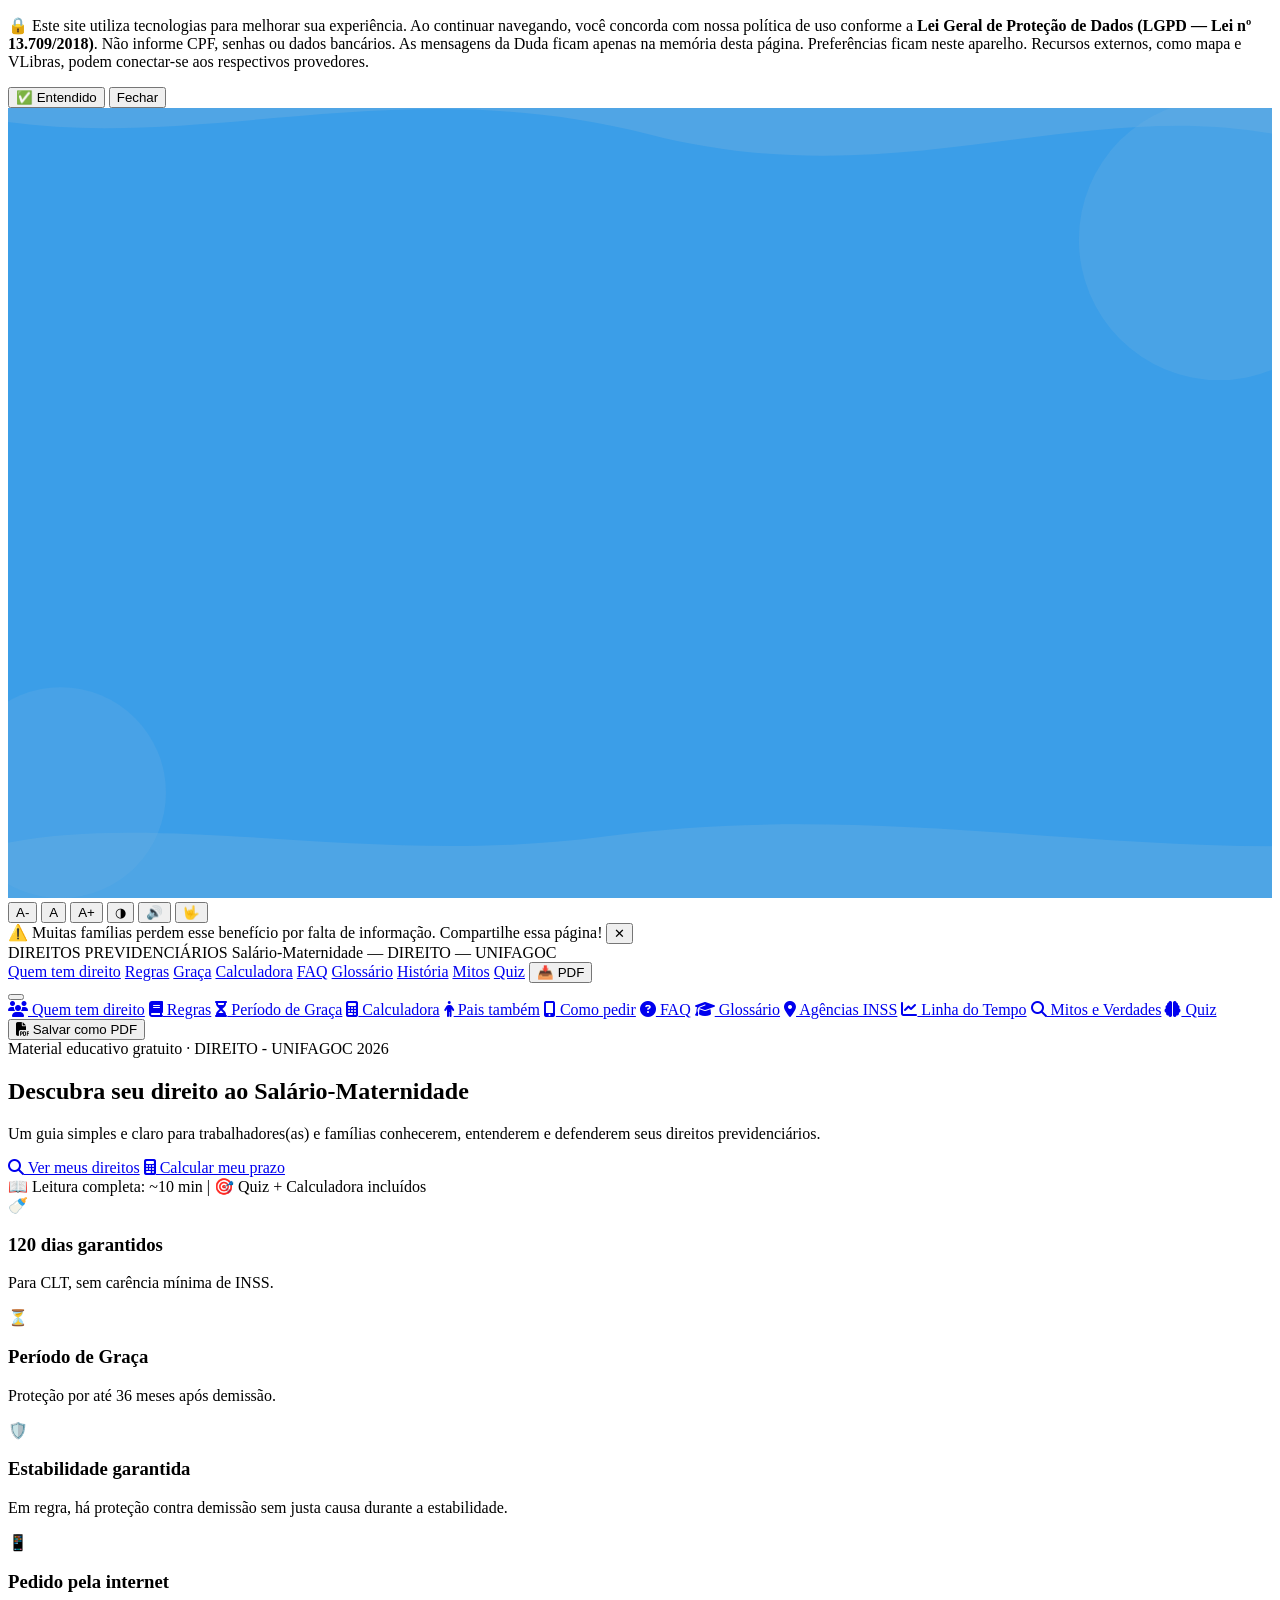
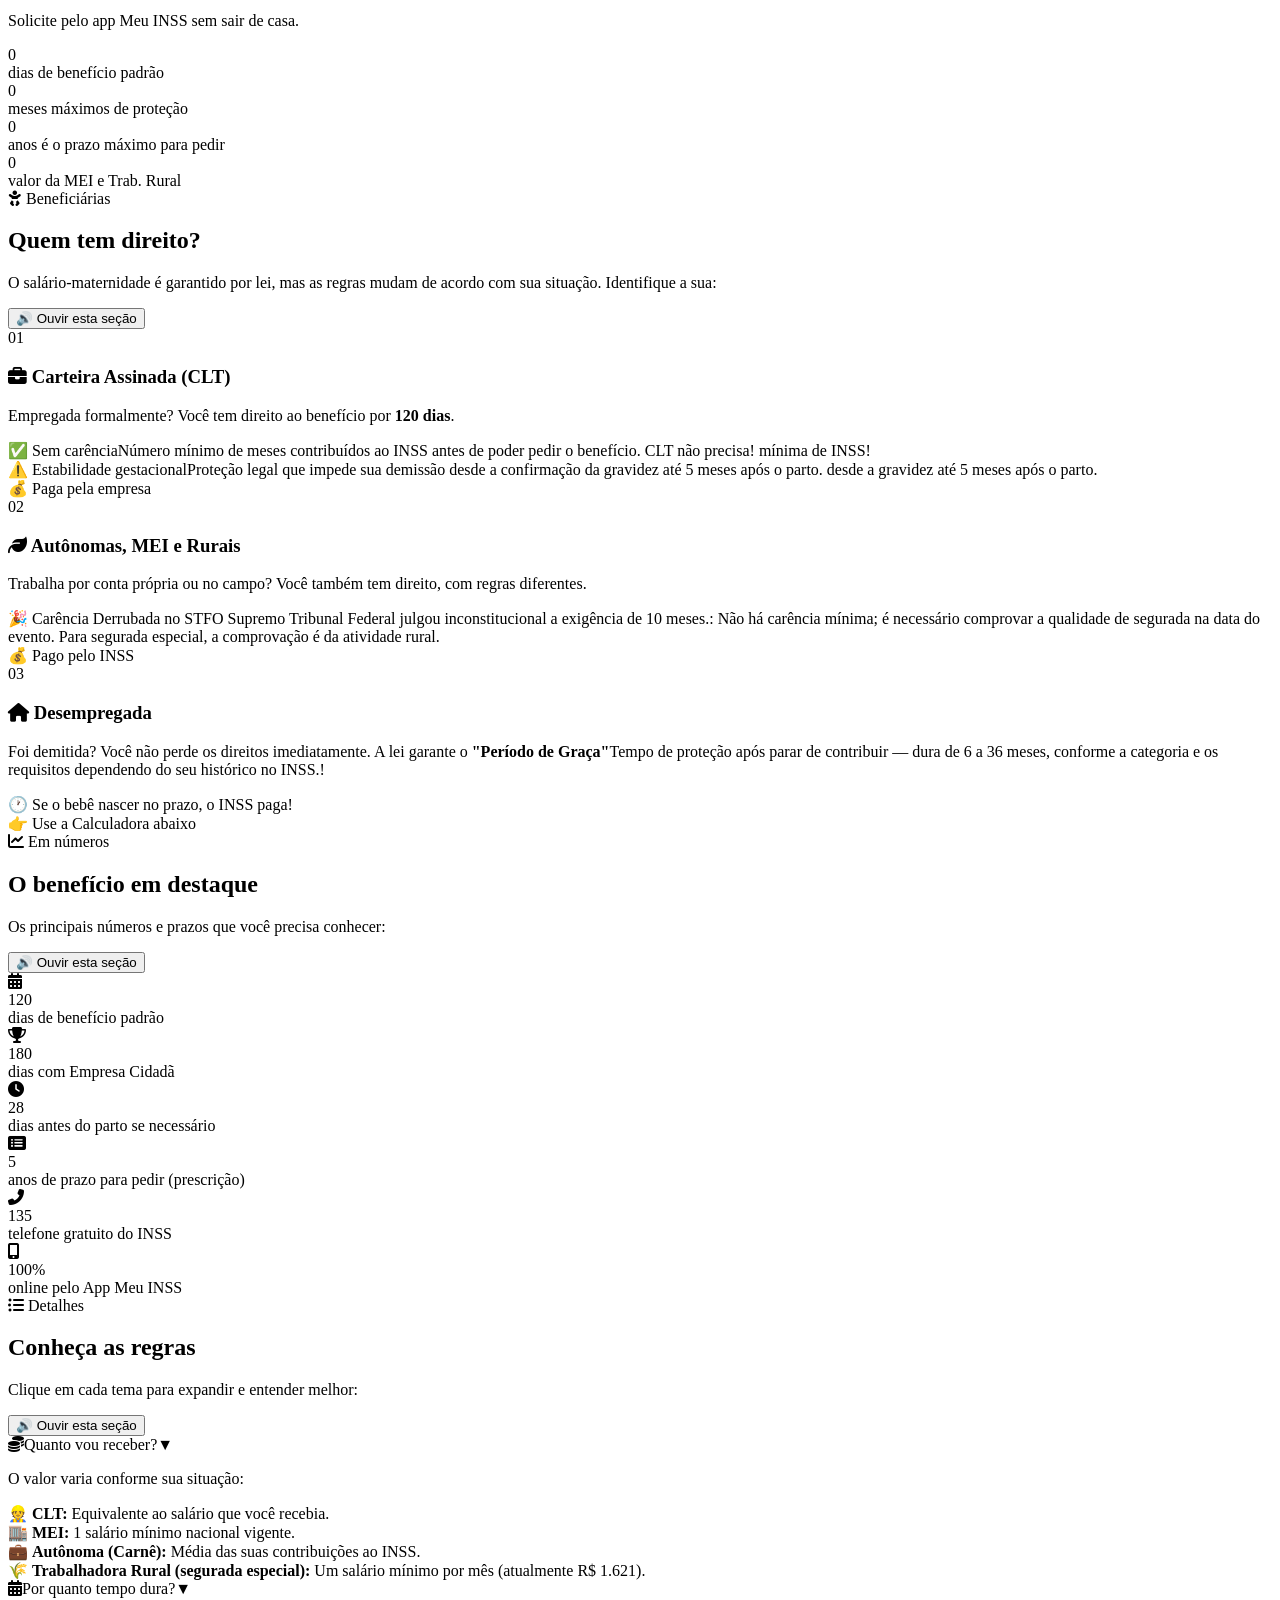
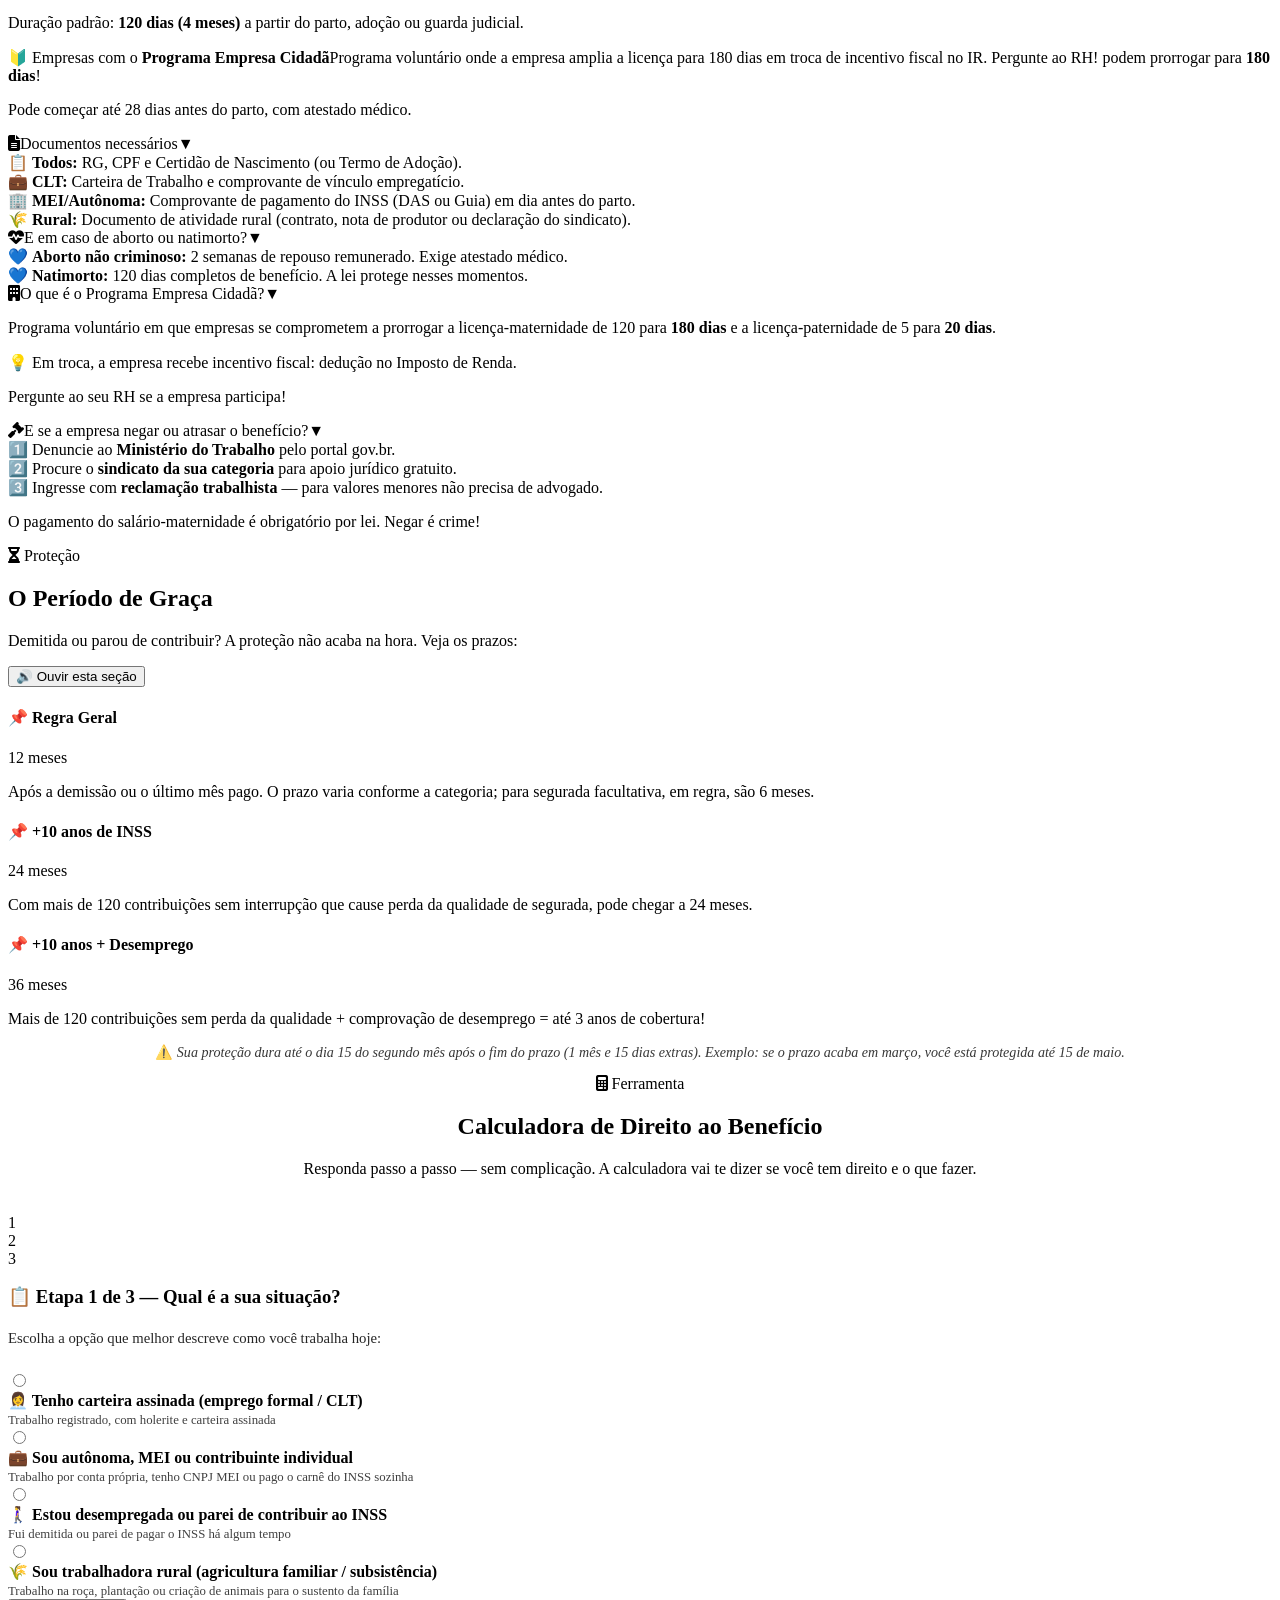
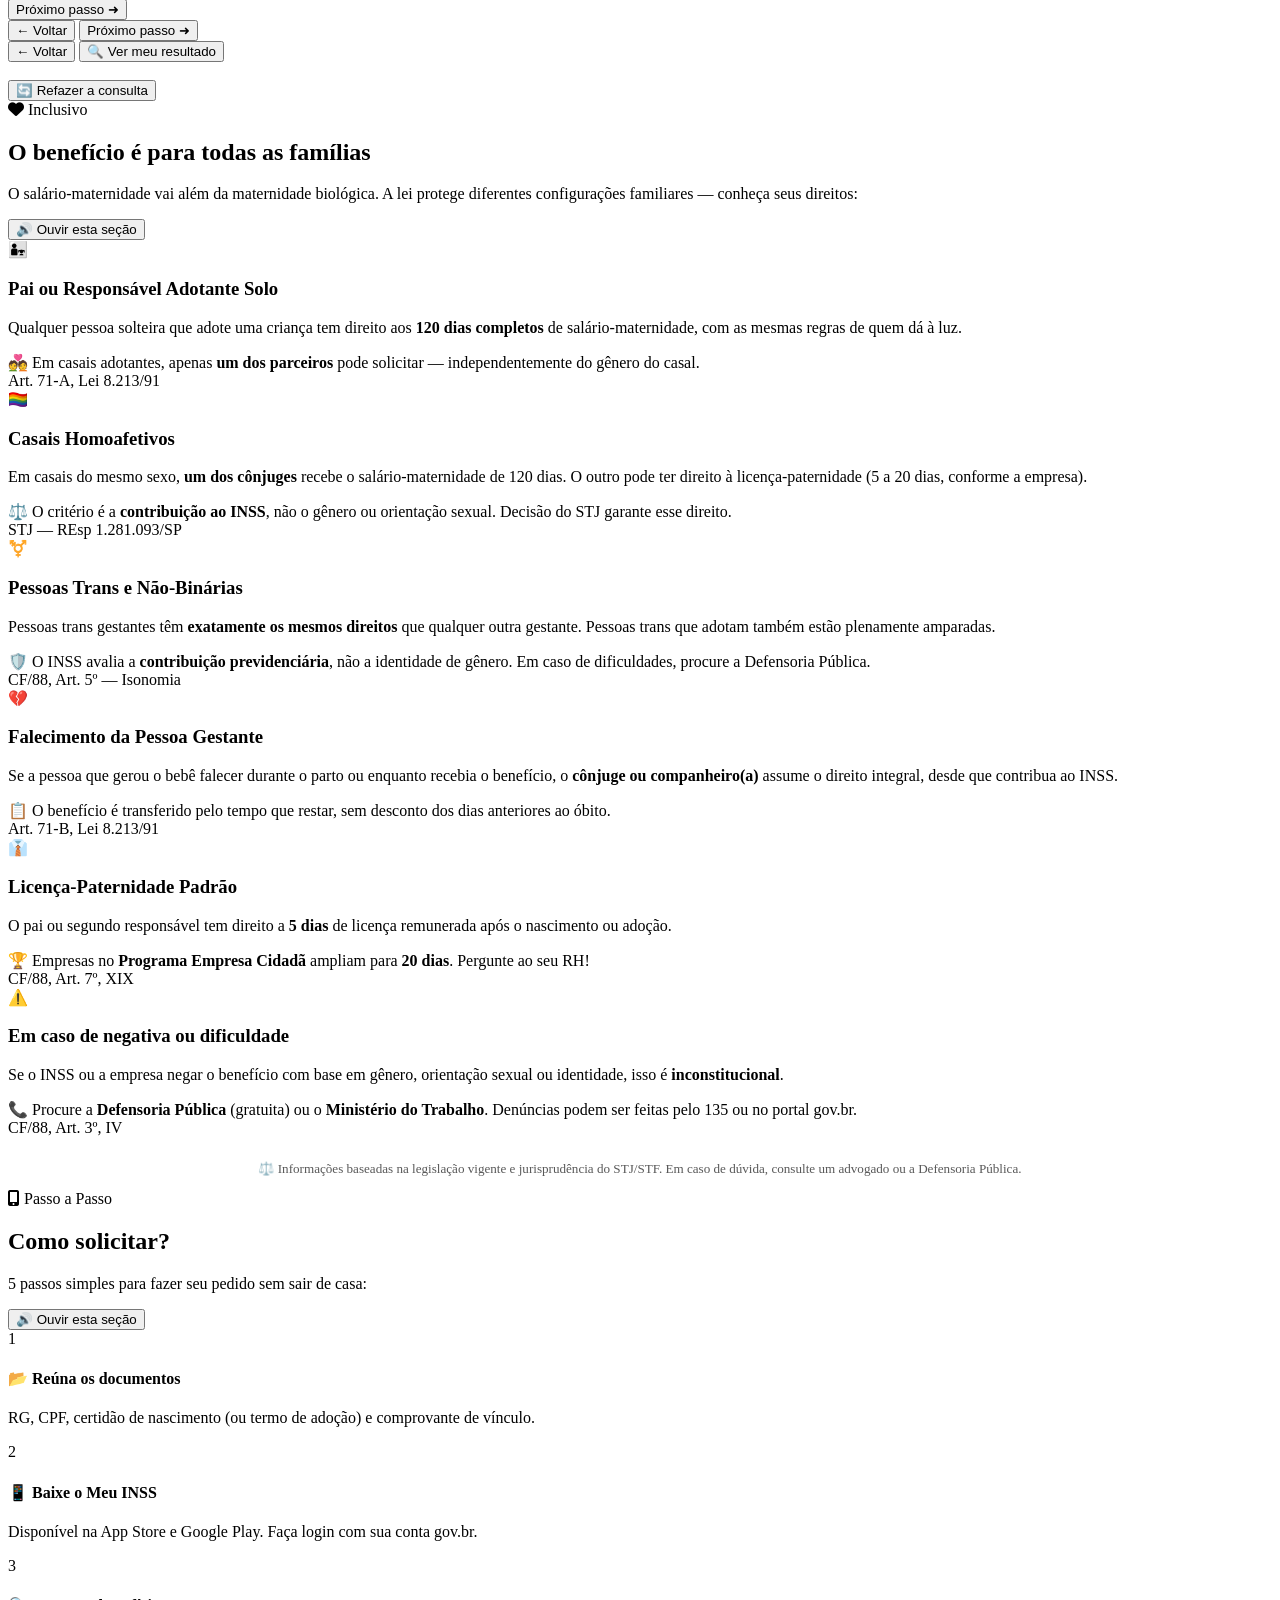
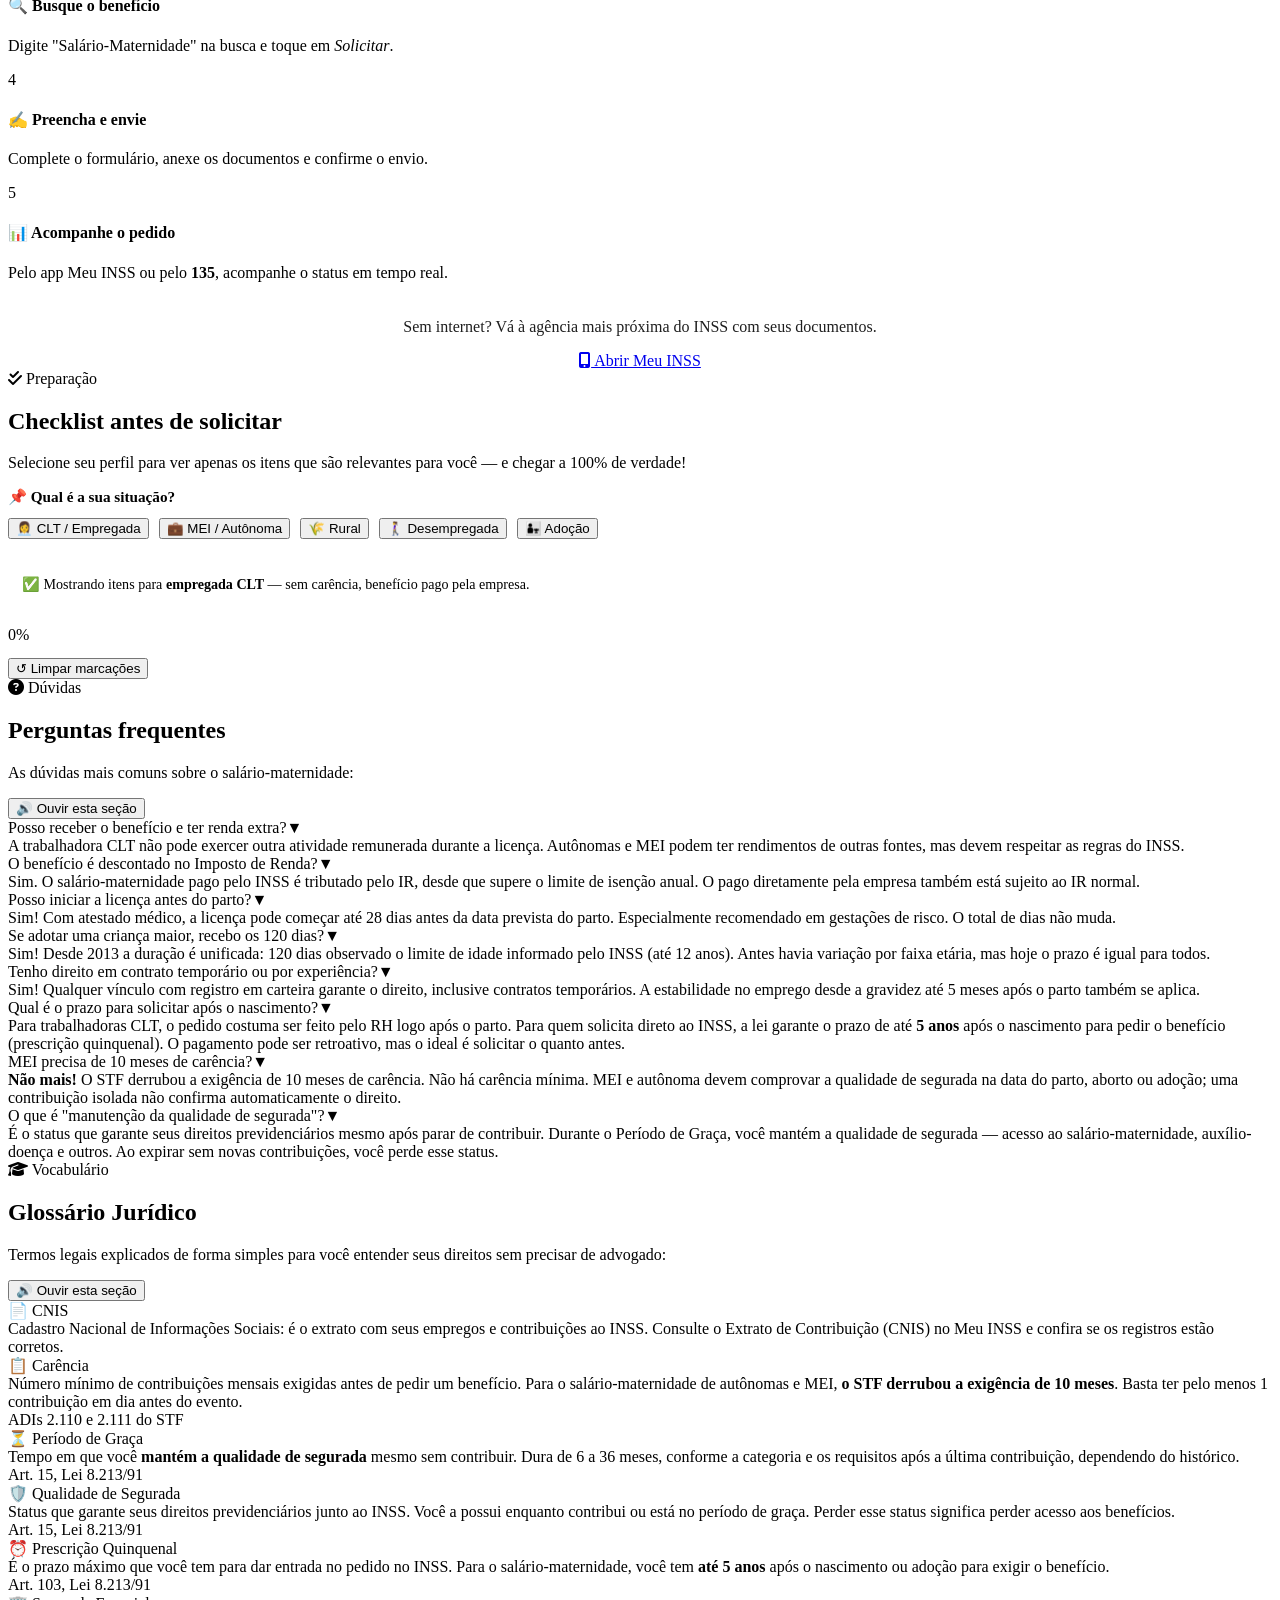
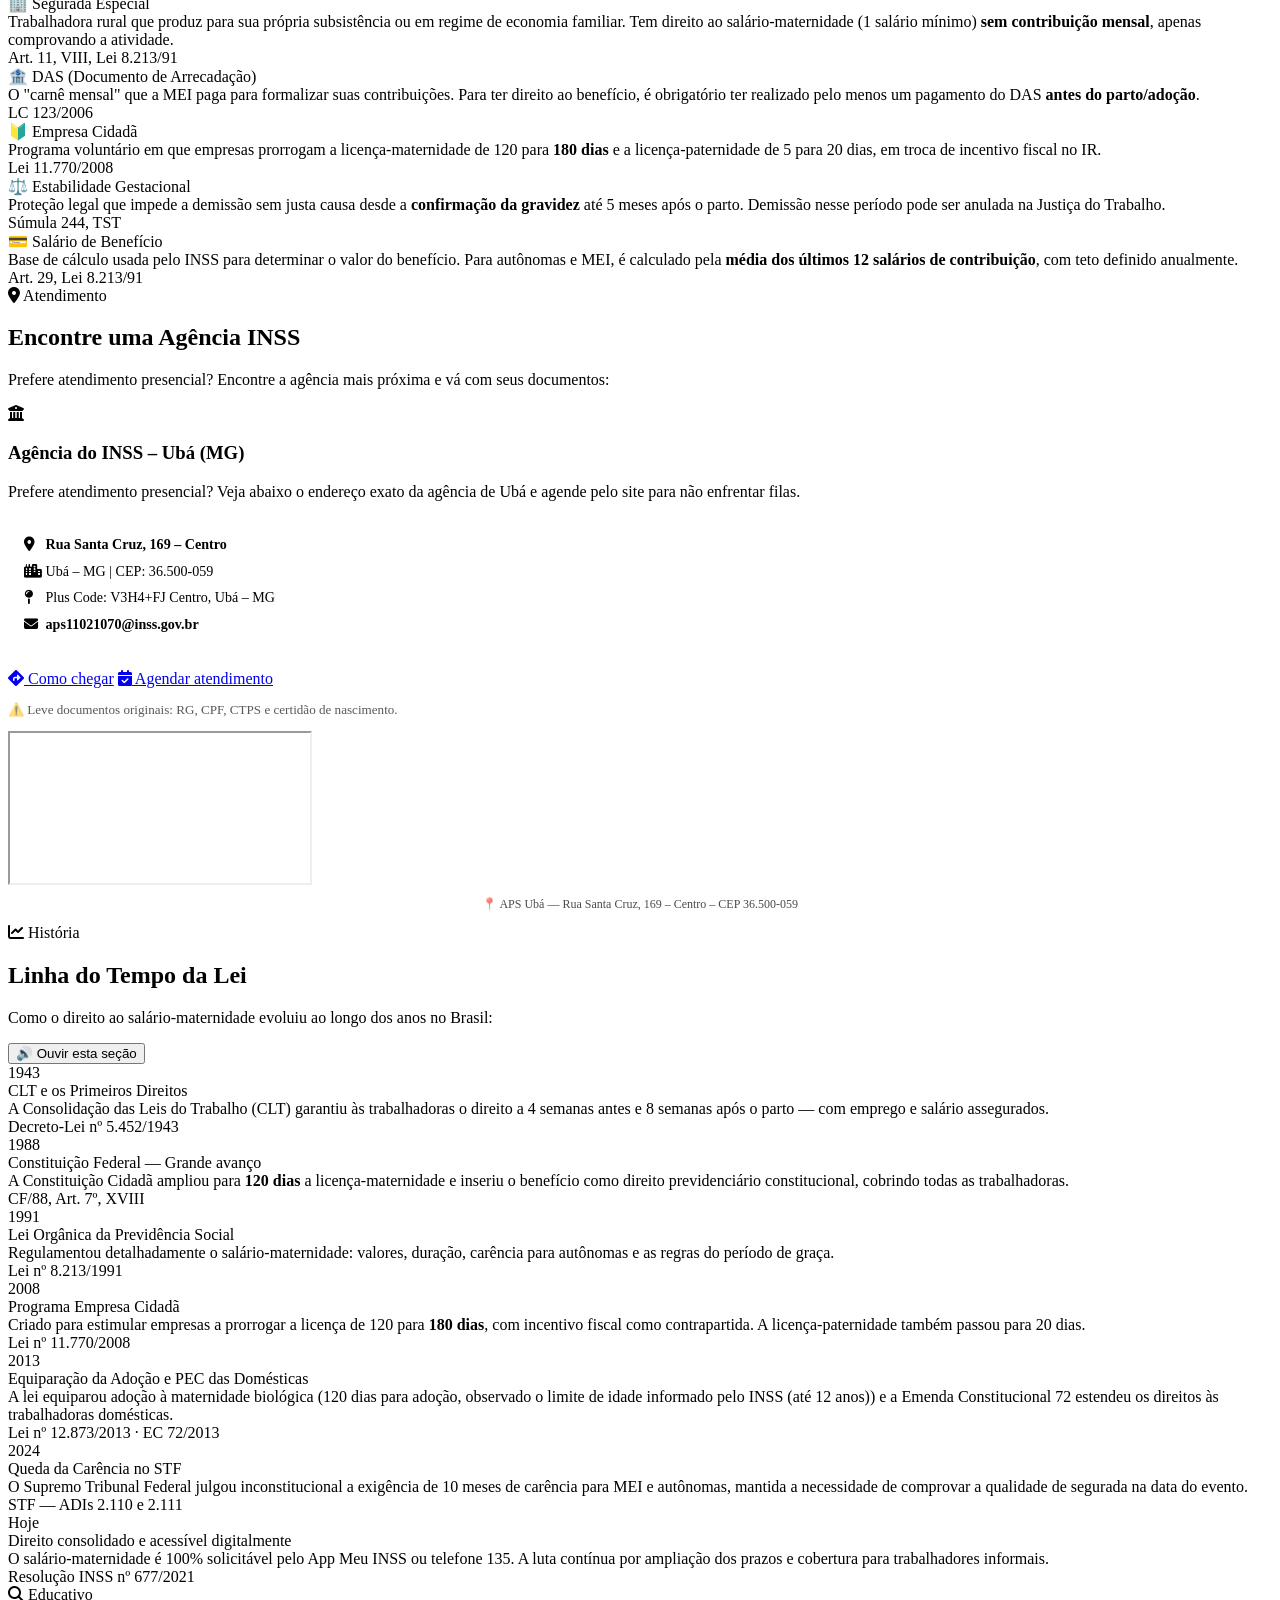
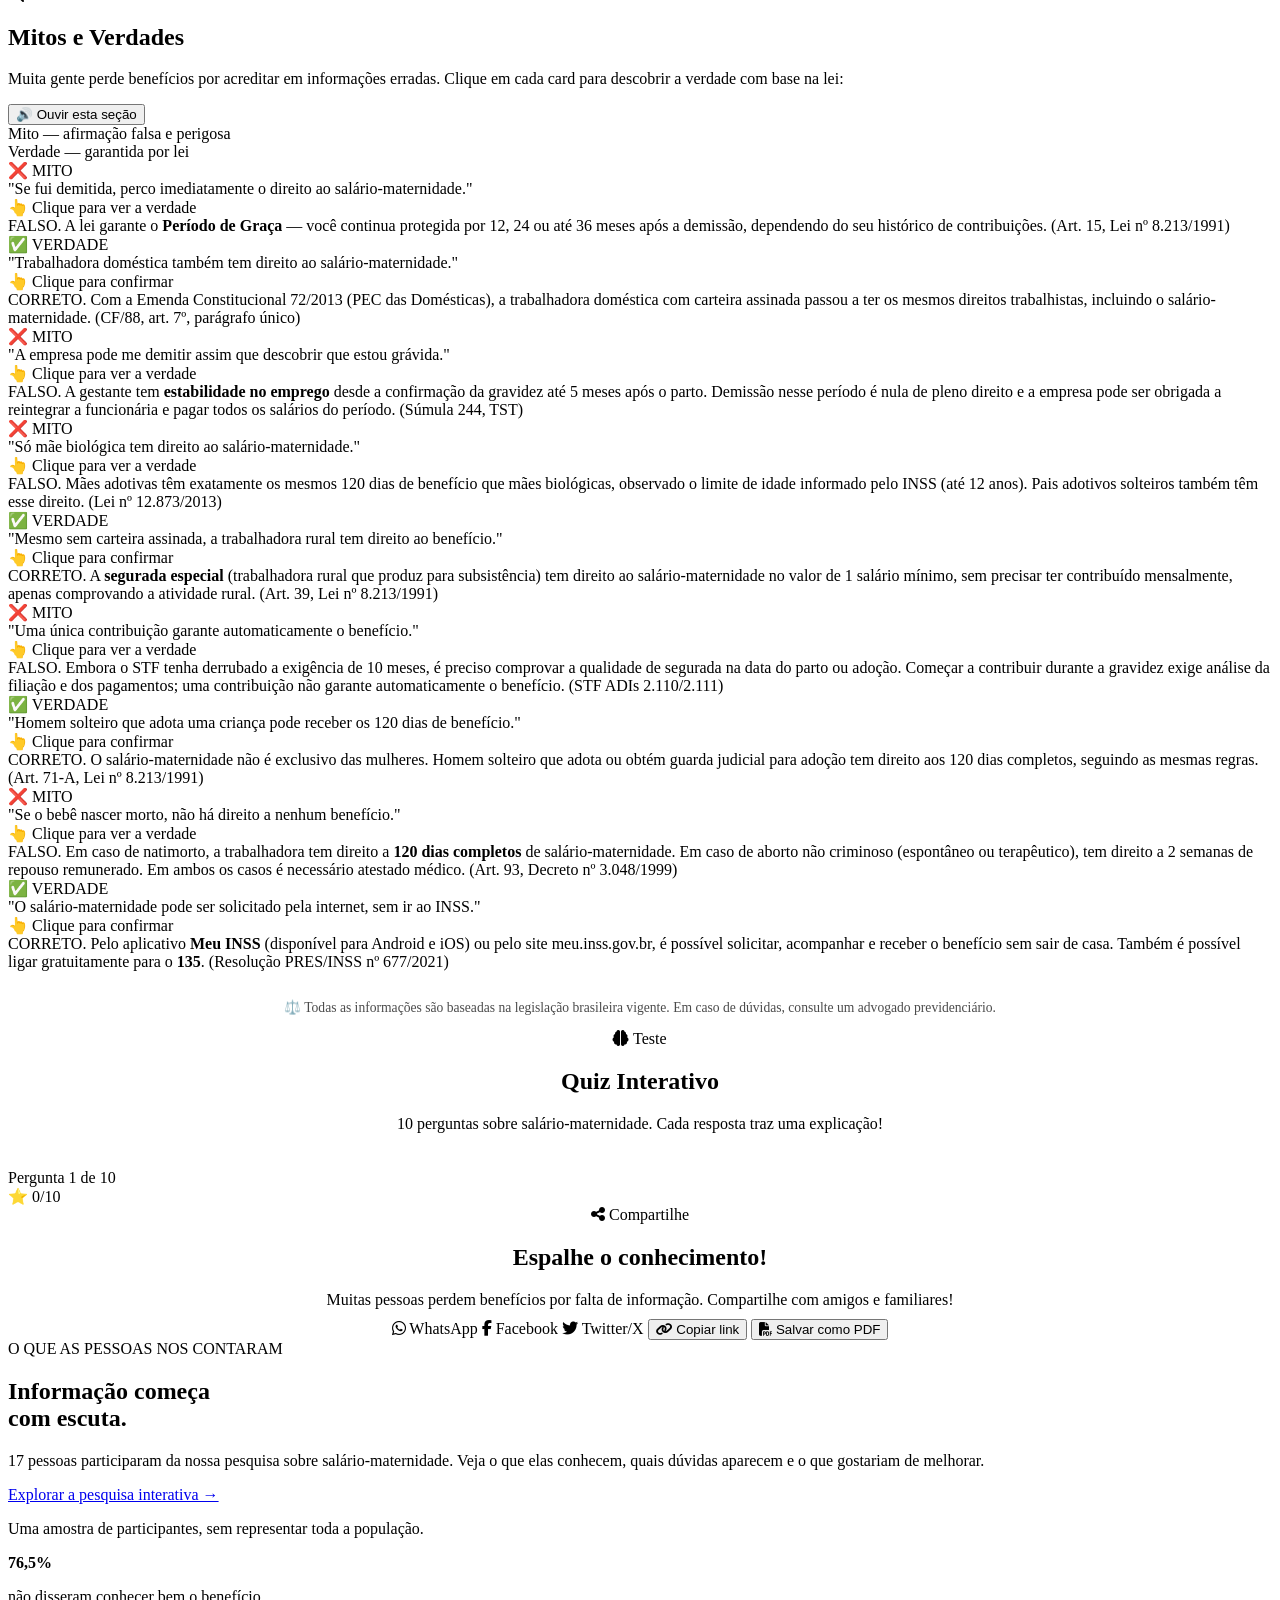
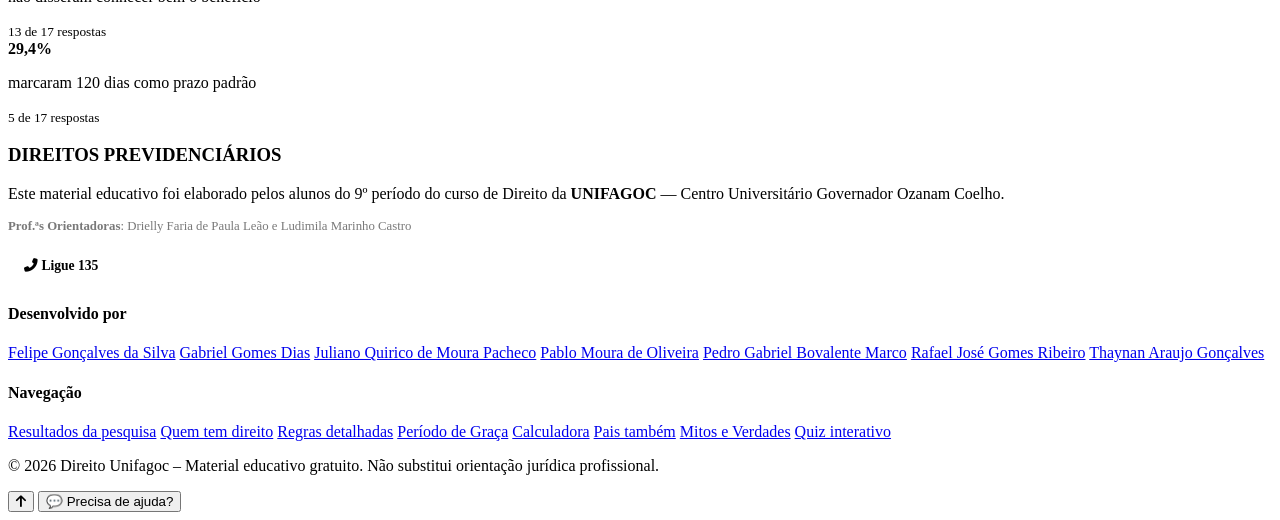
==== commit bea18e63: "Add files via upload" ====
--- a/index.html
+++ b/index.html
@@ -33,7 +33,8 @@
     />
     <link rel="stylesheet" href="assets/css/site.css" />
     <link rel="stylesheet" href="assets/css/duda.css" />
-  </head>
+  <link rel="stylesheet" href="assets/css/pesquisa.css">
+</head>
   <body>
     <div
       id="reading-progress"
@@ -2107,6 +2108,14 @@
       </div>
     </section>
 
+
+<section id="pesquisa" class="research-teaser" aria-labelledby="pesquisa-title" data-no-duda>
+  <div class="r-teaser-inner">
+    <div><span class="r-kicker">O QUE AS PESSOAS NOS CONTARAM</span><h2 id="pesquisa-title">Informação começa<br>com <span>escuta.</span></h2><p>17 pessoas participaram da nossa pesquisa sobre salário-maternidade. Veja o que elas conhecem, quais dúvidas aparecem e o que gostariam de melhorar.</p><a class="r-primary" href="pesquisa.html">Explorar a pesquisa interativa →</a><p class="r-teaser-note">Uma amostra de participantes, sem representar toda a população.</p></div>
+    <div class="r-teaser-cards"><div><strong data-count="76.5" data-suffix="%">76,5%</strong><p>não disseram conhecer bem o benefício</p><small>13 de 17 respostas</small></div><div><strong data-count="29.4" data-suffix="%">29,4%</strong><p>marcaram 120 dias como prazo padrão</p><small>5 de 17 respostas</small></div></div>
+  </div>
+</section>
+
     <footer>
       <div class="footer-inner">
         <div class="footer-brand">
@@ -2168,6 +2177,7 @@
         </div>
         <div class="footer-col">
           <h4>Navegação</h4>
+<a href="pesquisa.html">Resultados da pesquisa</a>
           <a href="#quem-tem-direito">Quem tem direito</a>
           <a href="#regras">Regras detalhadas</a>
           <a href="#periodo-graca">Período de Graça</a>
@@ -2254,5 +2264,7 @@
     <script src="assets/js/site.js"></script>
     <script src="assets/js/duda-engine.js"></script>
     <script src="assets/js/duda-ui.js"></script>
+<script src="assets/js/pesquisa-data.js"></script>
+<script src="assets/js/pesquisa.js"></script>
   </body>
 </html>
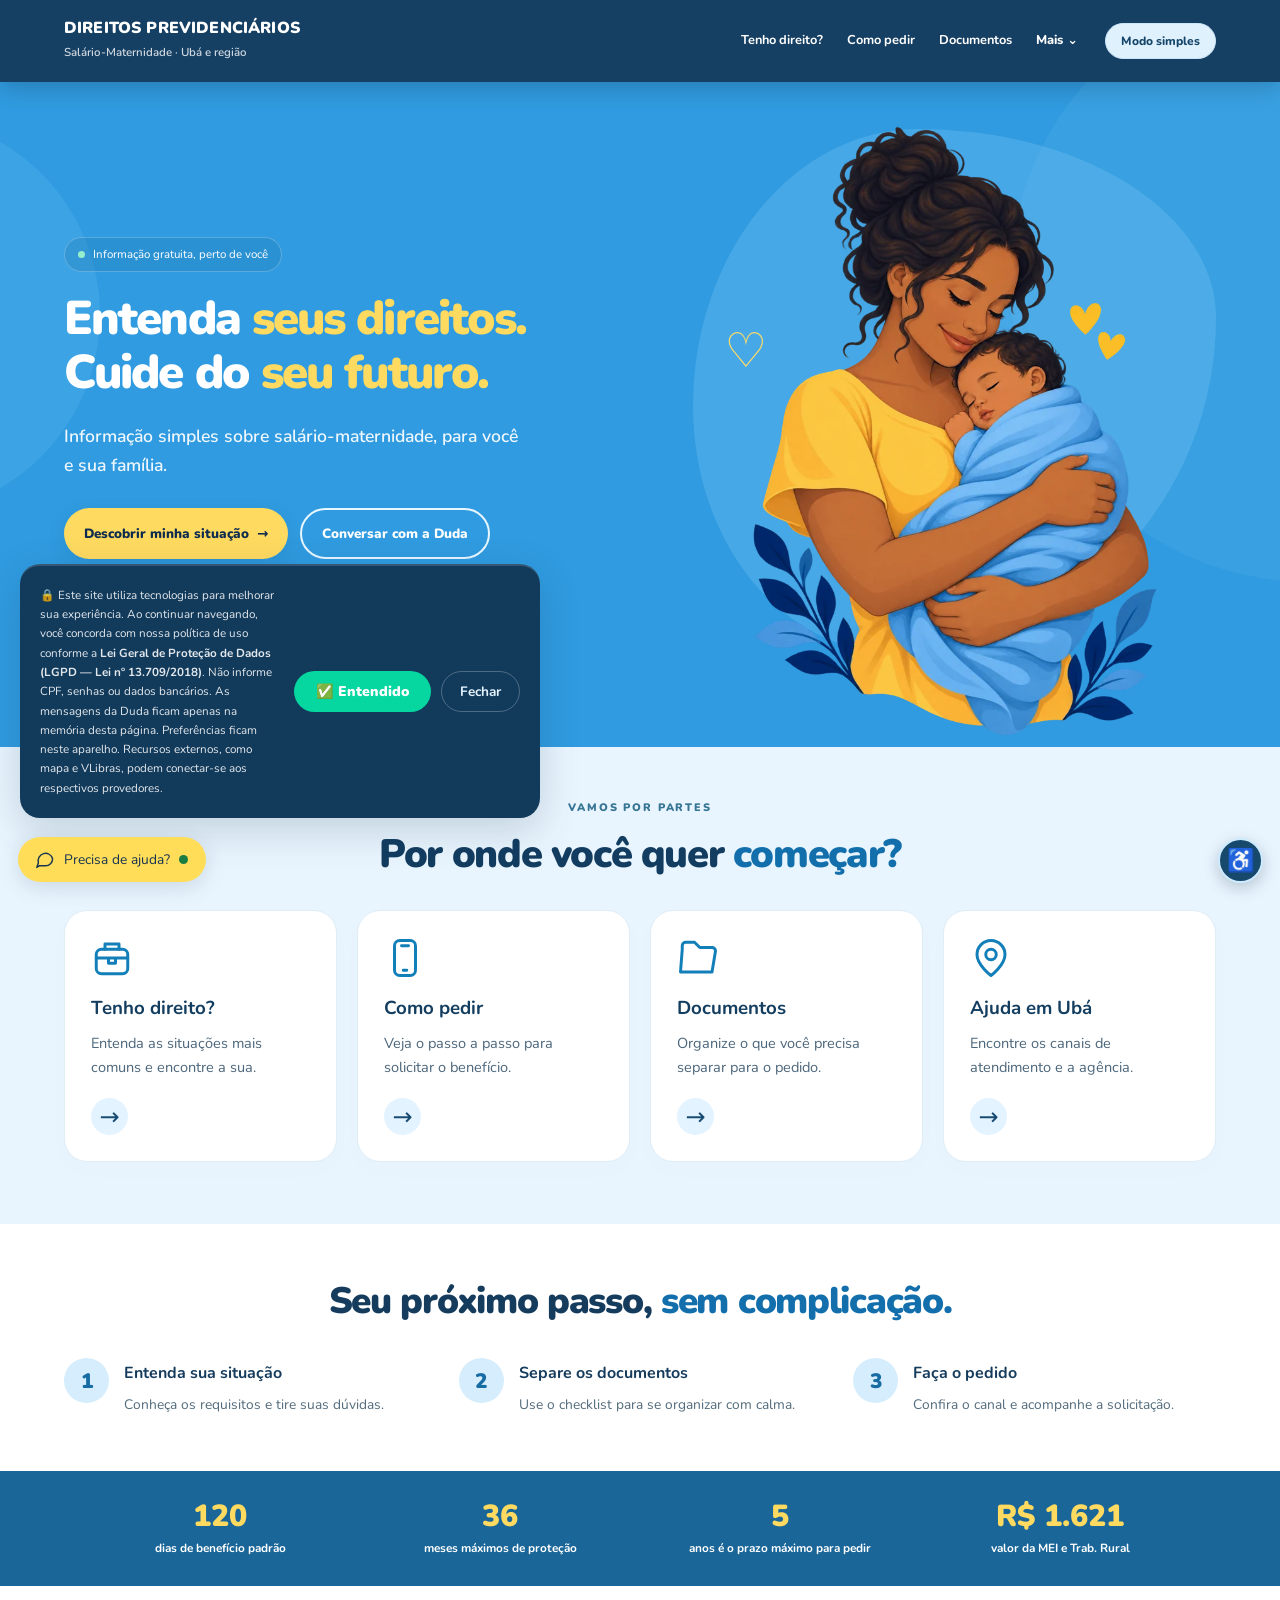
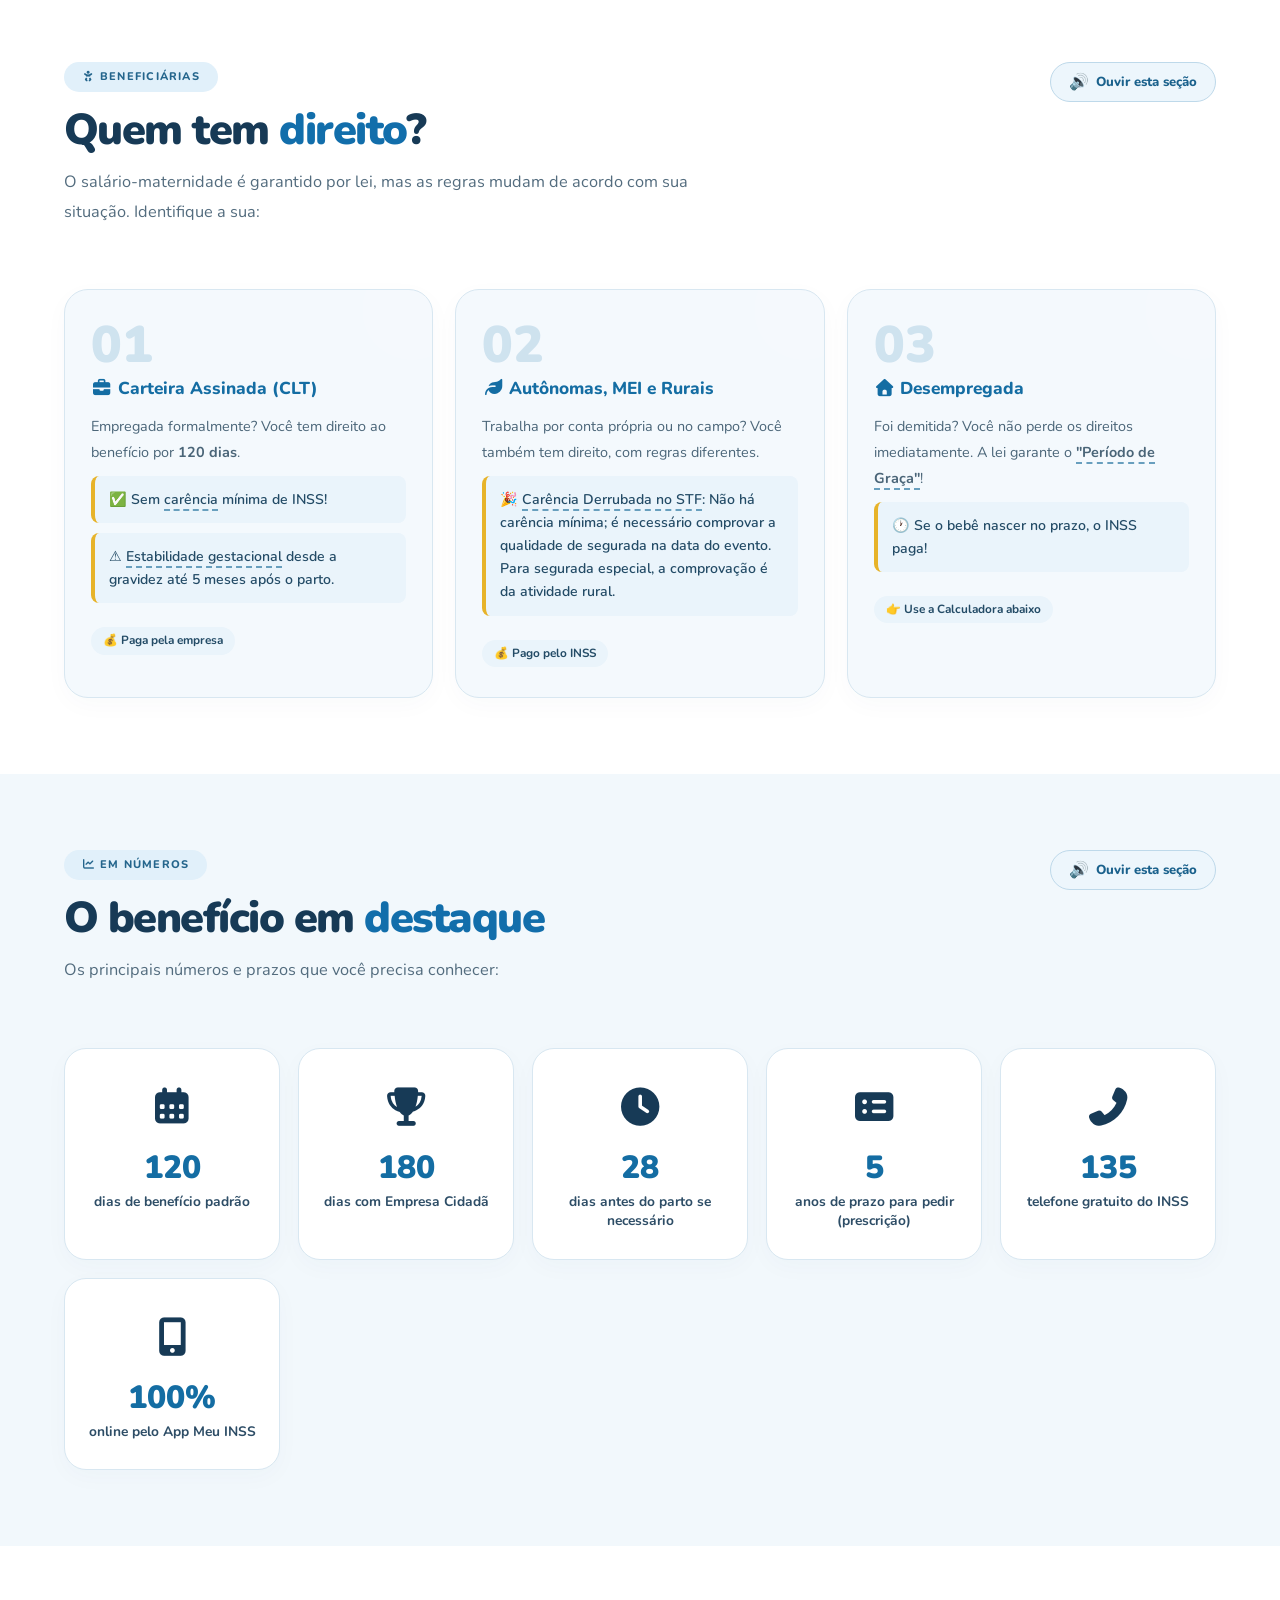
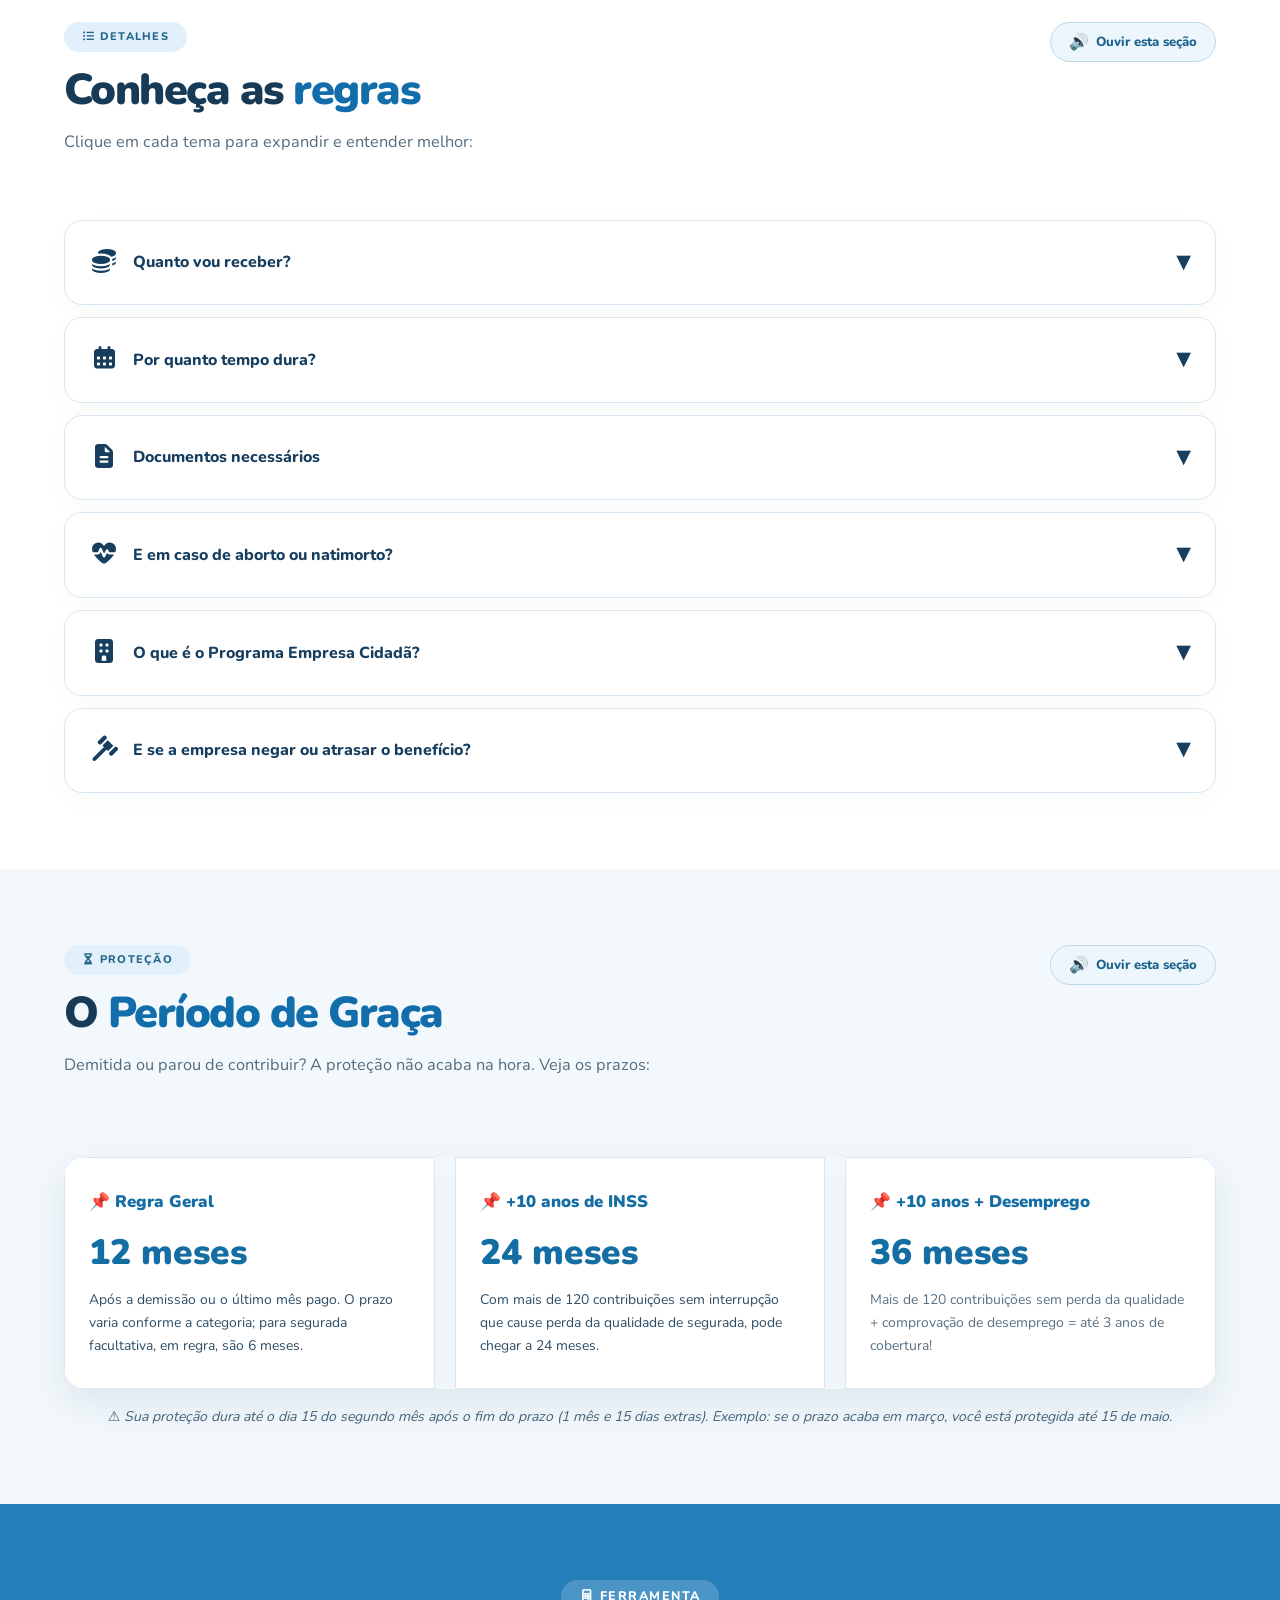
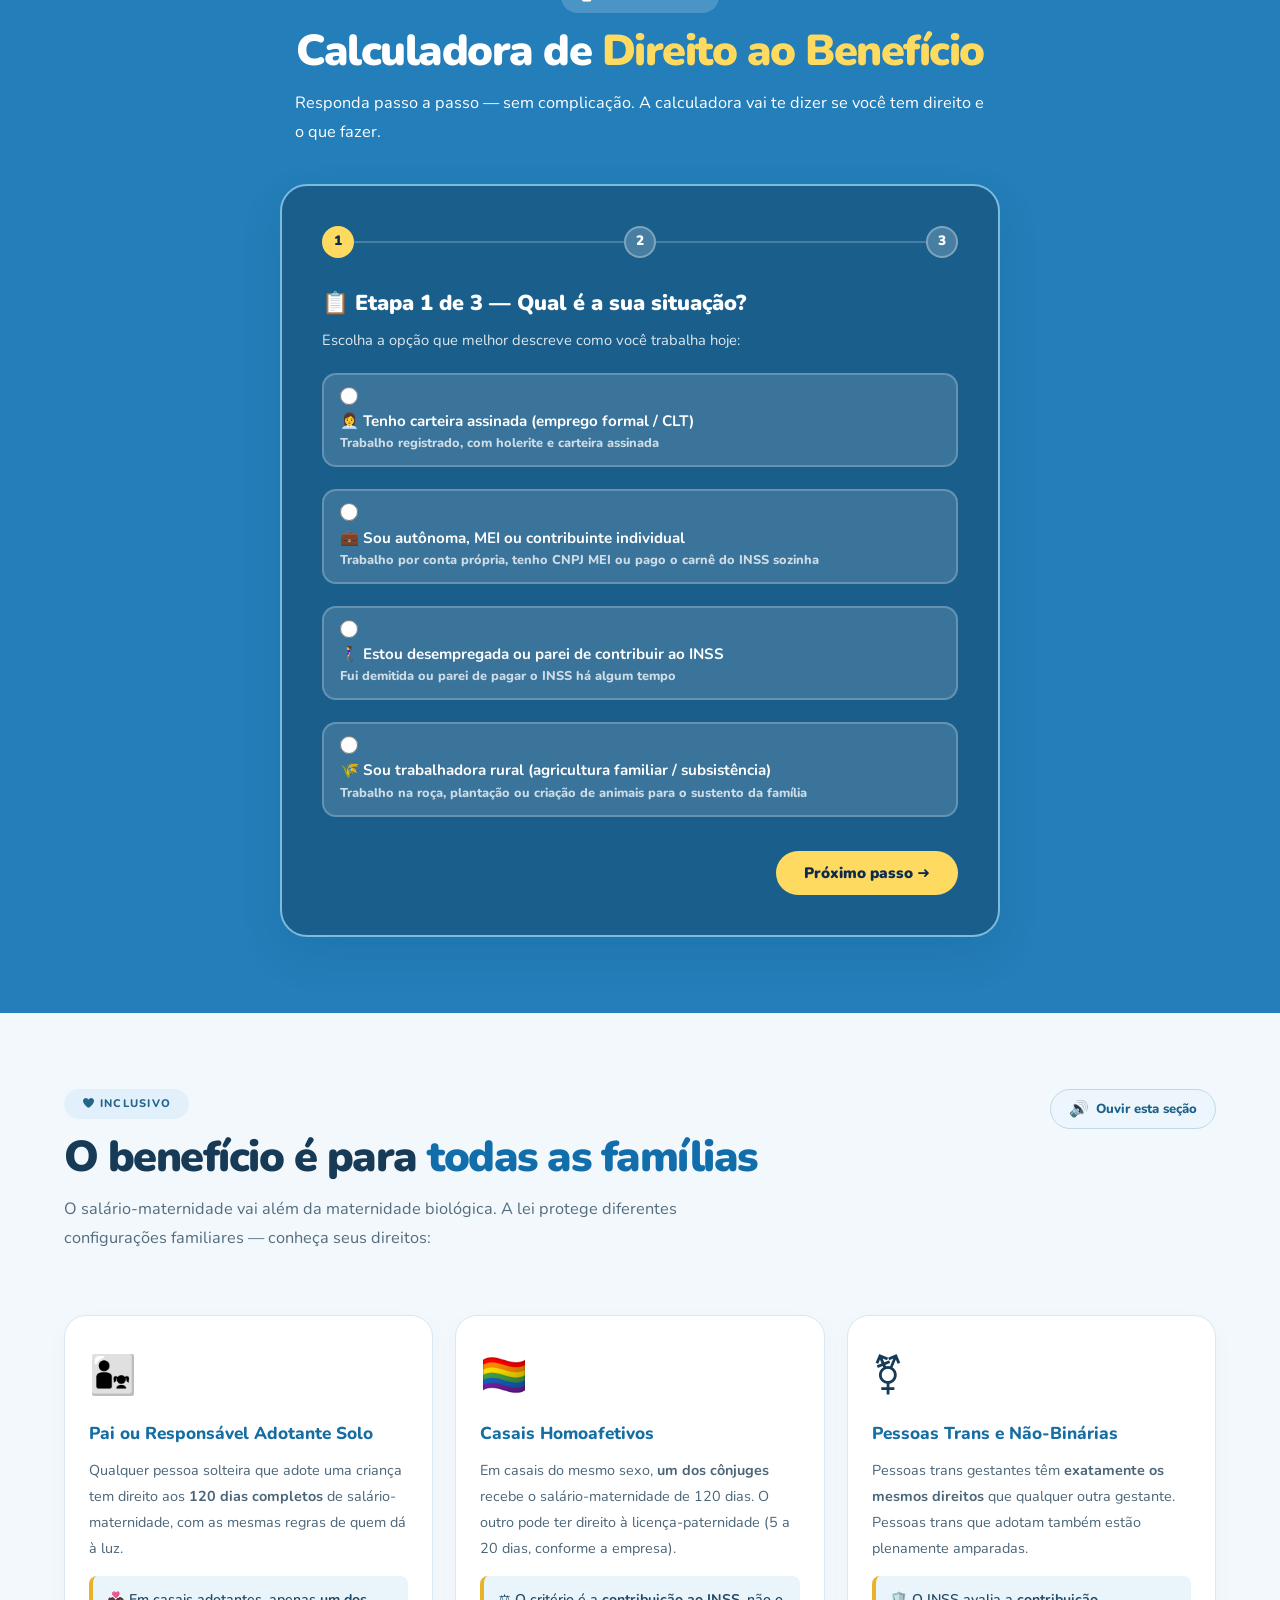
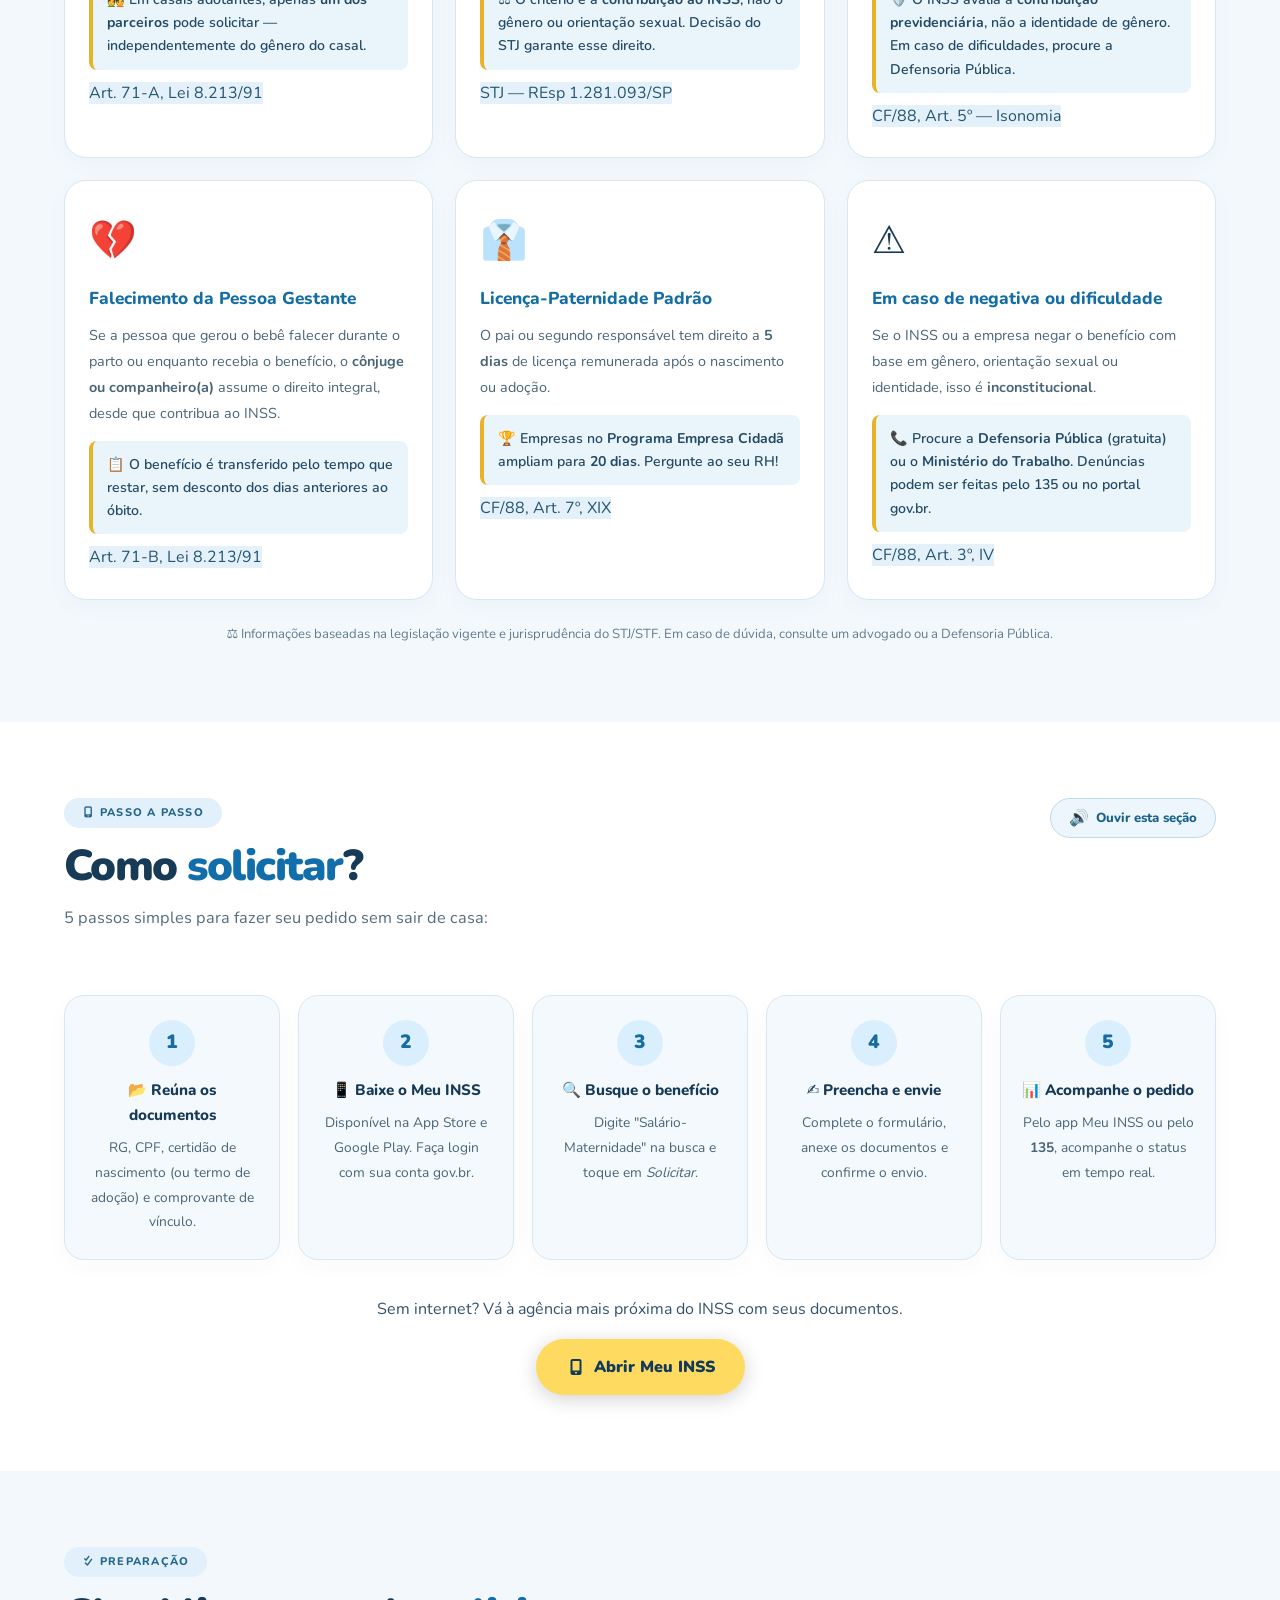
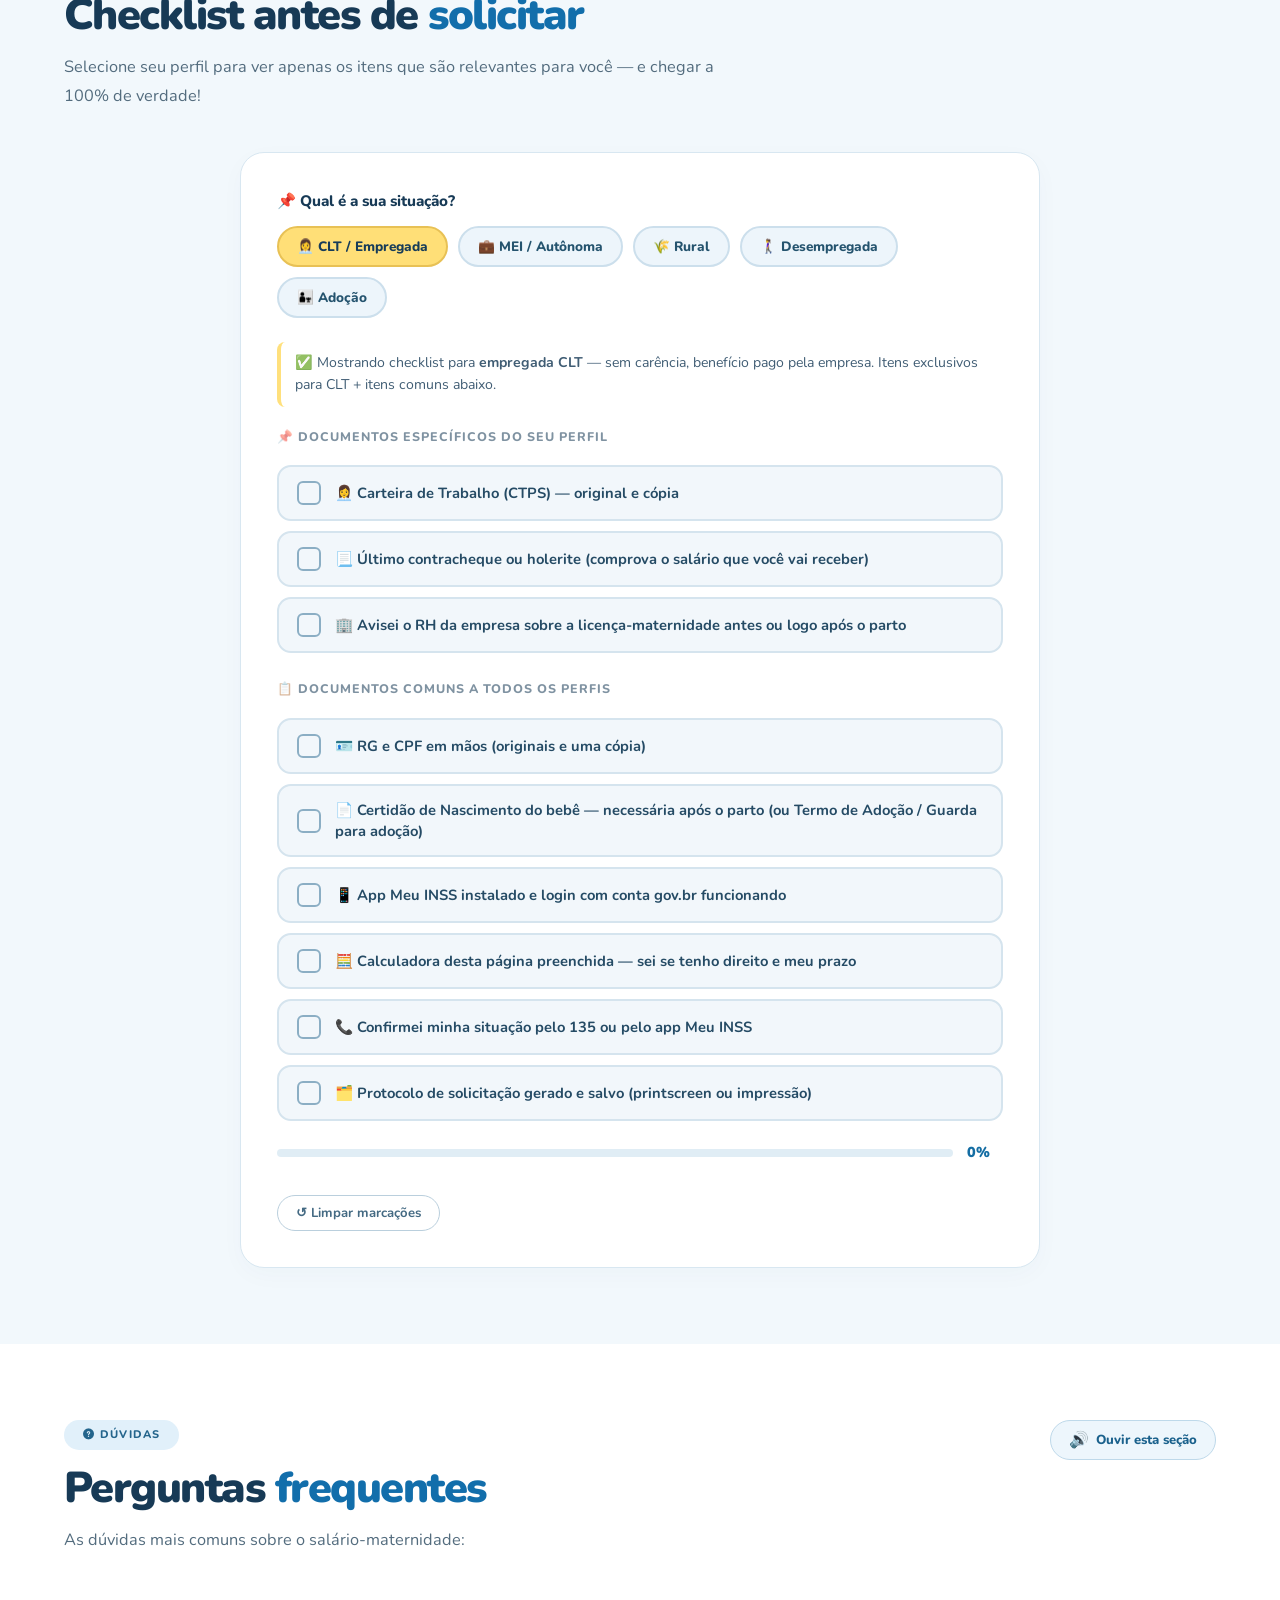
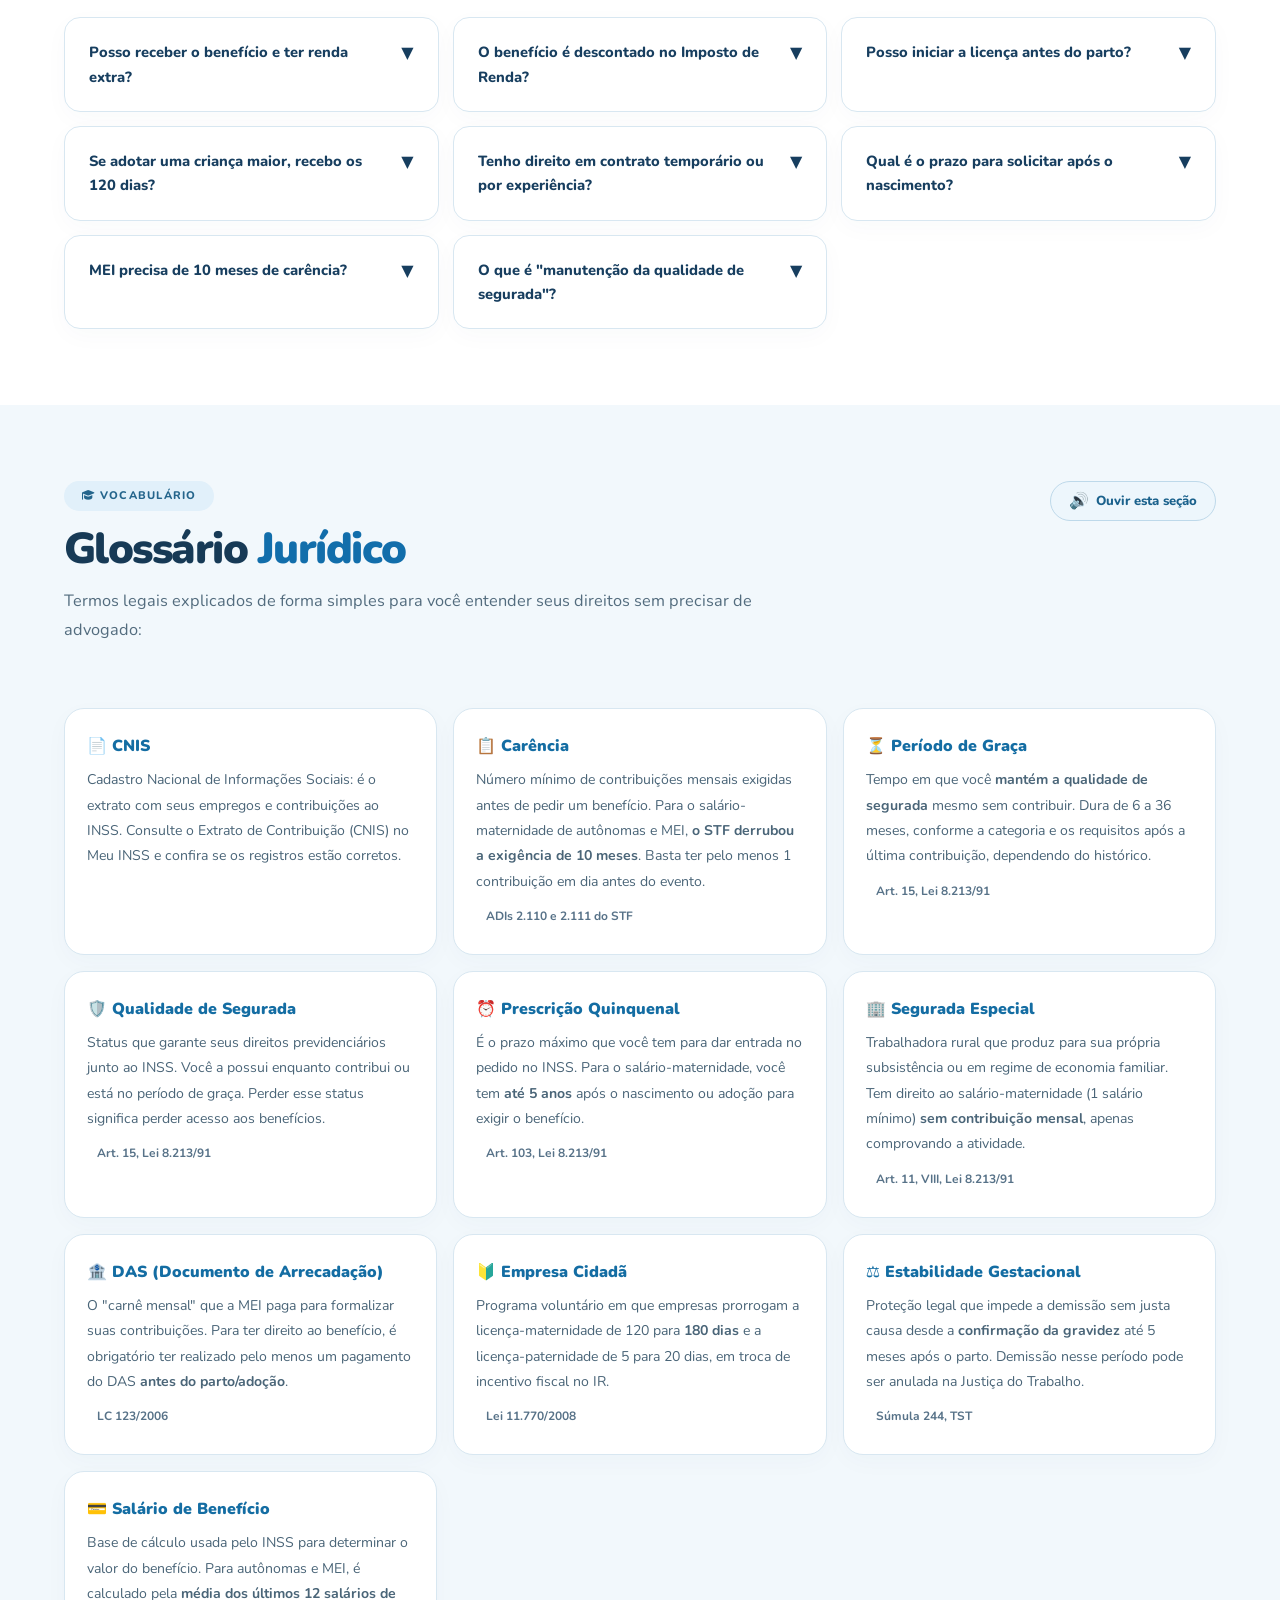
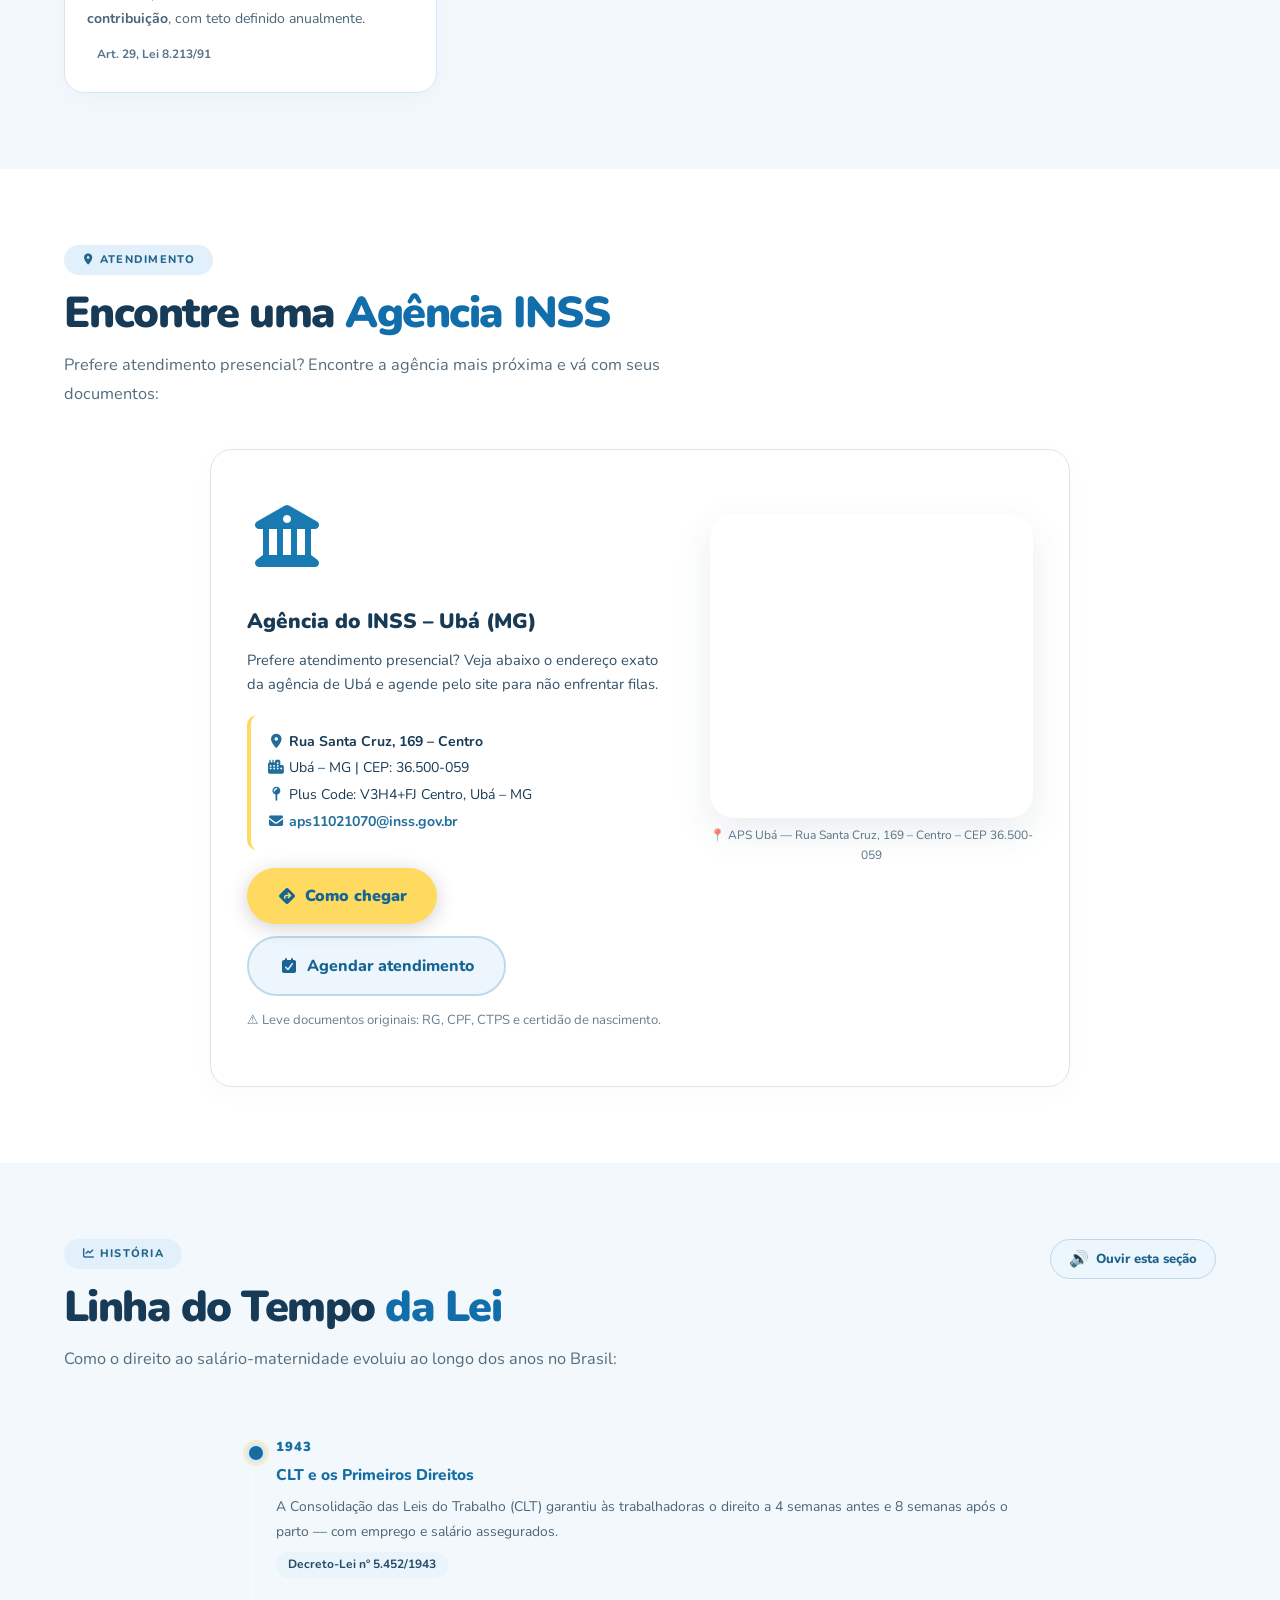
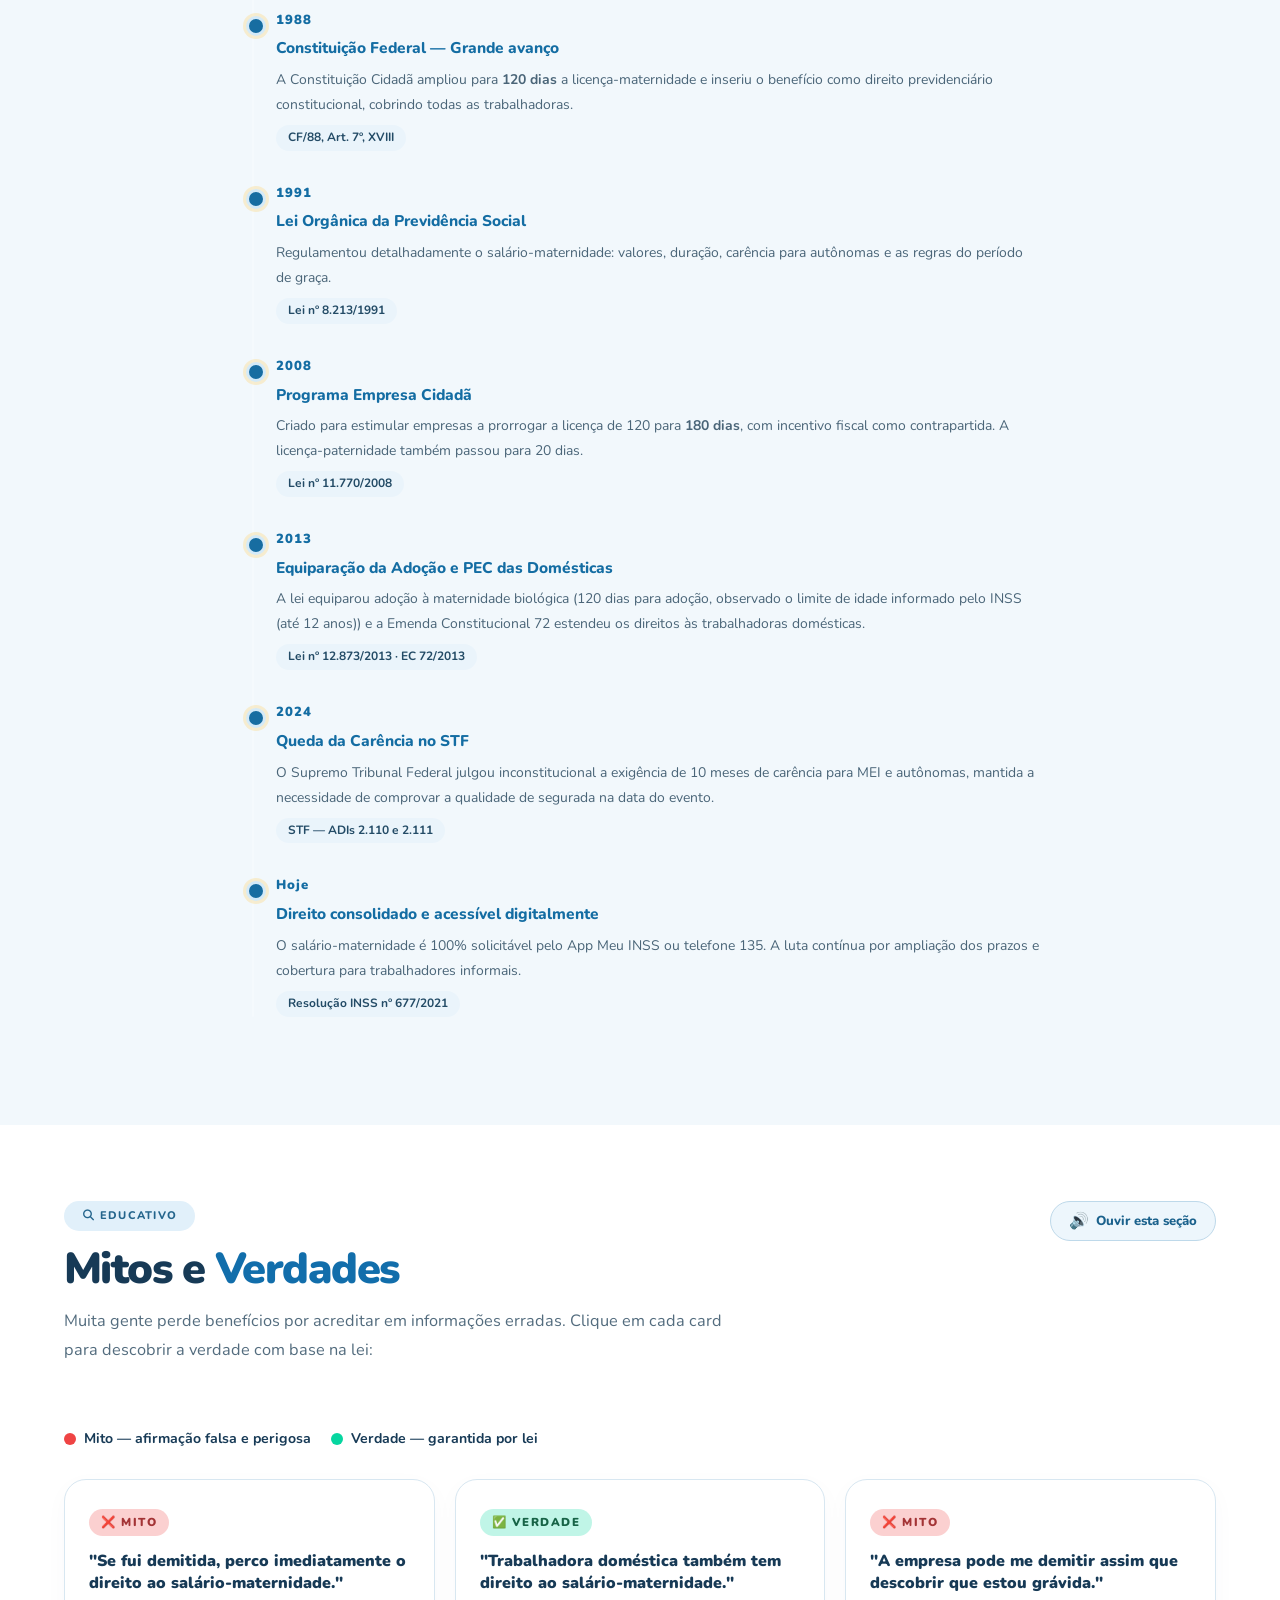
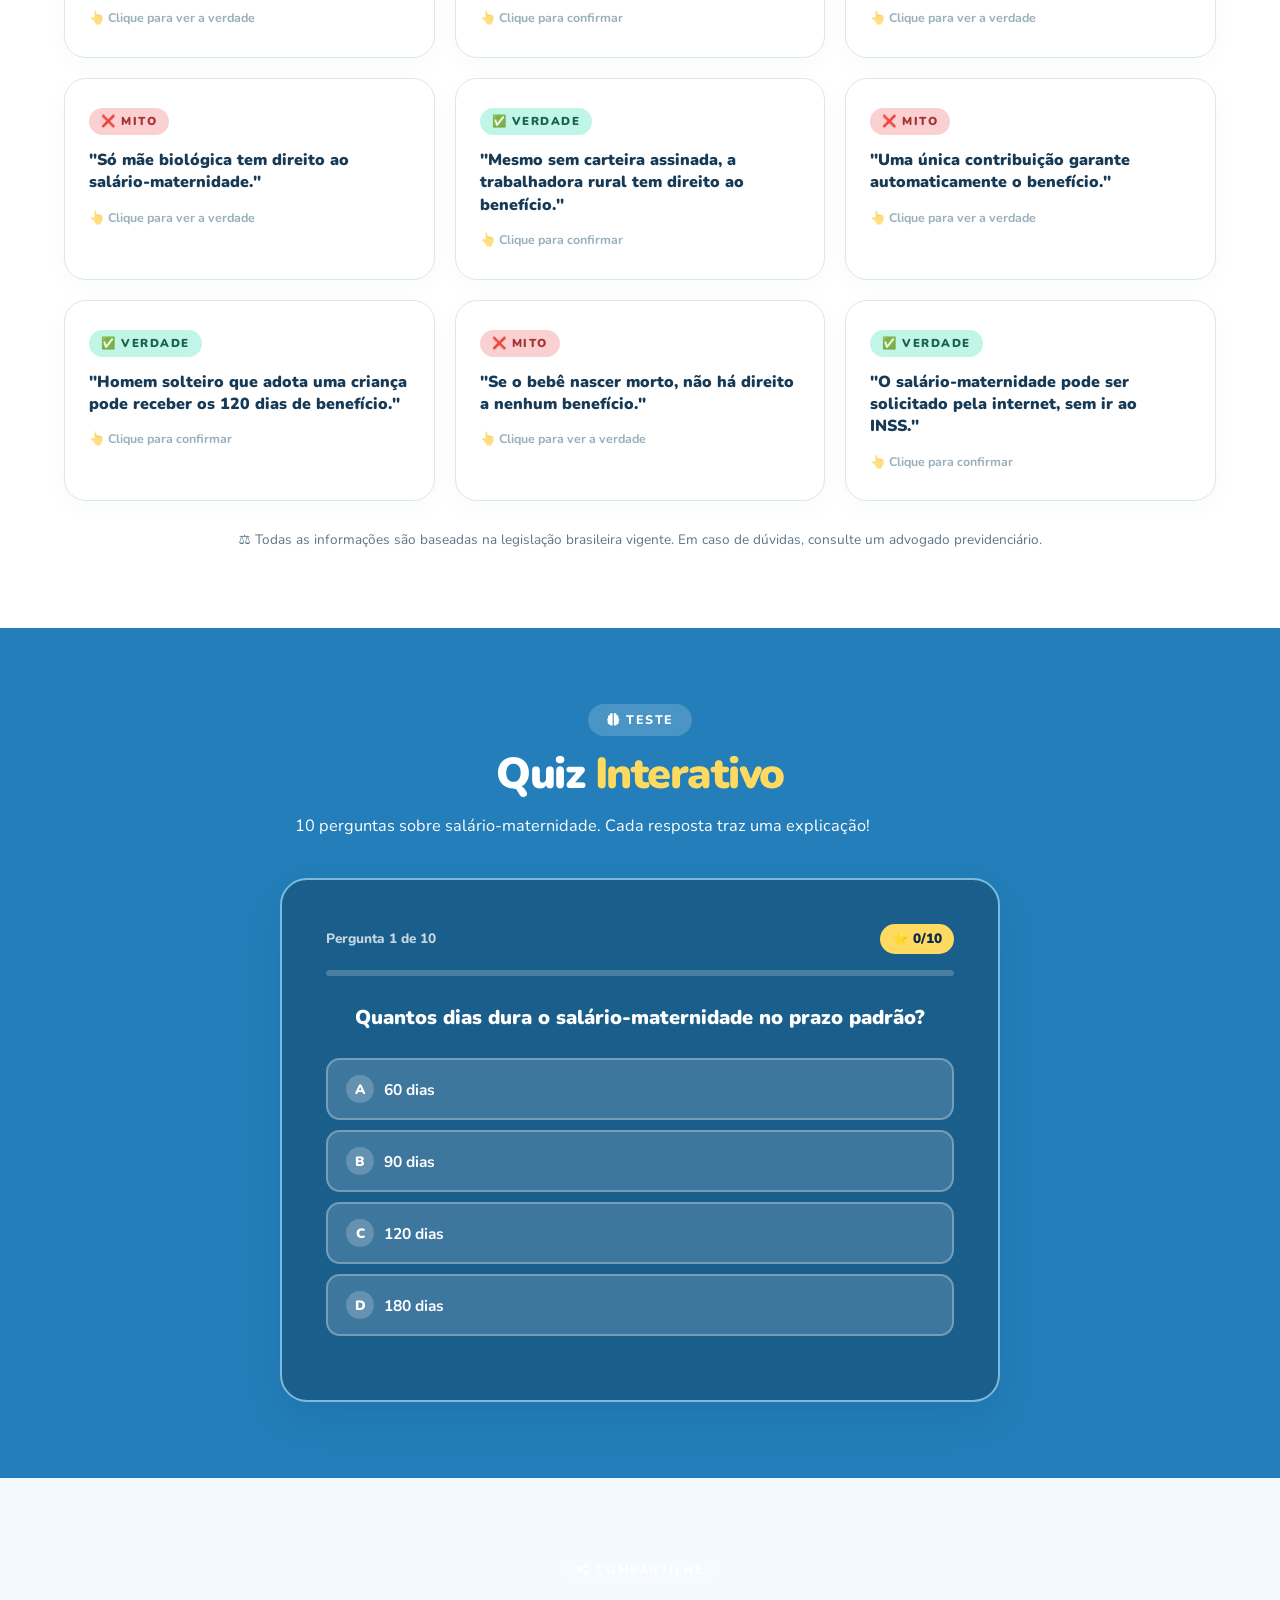
==== commit 812c36a5: "Add files via upload" ====
--- a/index.html
+++ b/index.html
@@ -21,21 +21,18 @@
     <meta name="robots" content="index, follow" />
     <link rel="canonical" href="https://seusdireitos.github.io/" />
     <title>Direitos Previdenciários – Salário-Maternidade</title>
-    <link rel="preconnect" href="https://fonts.googleapis.com" />
-    <link rel="preconnect" href="https://fonts.gstatic.com" crossorigin />
-    <link
-      href="https://fonts.googleapis.com/css2?family=Nunito:wght@400;600;700;800;900&family=Montserrat:wght@700;900&display=swap"
-      rel="stylesheet"
-    />
-    <link
-      rel="stylesheet"
-      href="https://cdnjs.cloudflare.com/ajax/libs/font-awesome/6.5.1/css/all.min.css"
-    />
-    <link rel="stylesheet" href="assets/css/site.css" />
-    <link rel="stylesheet" href="assets/css/duda.css" />
-  <link rel="stylesheet" href="assets/css/pesquisa.css">
+    
+    
+    
+    <link rel="stylesheet" href="all.min.css">
+    <link rel="stylesheet" href="site.css" />
+    <link rel="stylesheet" href="duda.css" />
+  <link rel="stylesheet" href="pesquisa.css">
+<link rel="stylesheet" href="visual.css">
+<link rel="stylesheet" href="fonts.css">
 </head>
-  <body>
+  <body><svg xmlns="http://www.w3.org/2000/svg" style="position:absolute;width:0;height:0;overflow:hidden" aria-hidden="true"><symbol id="icon-chat" viewBox="0 0 24 24" fill="none" stroke="currentColor" stroke-width="1.8" stroke-linecap="round" stroke-linejoin="round"><path d="M21 11a9 9 0 0 1-9 9H4l-3 2 2-6A9 9 0 1 1 21 11z"/></symbol><symbol id="icon-bag" viewBox="0 0 24 24" fill="none" stroke="currentColor" stroke-width="1.7" stroke-linecap="round" stroke-linejoin="round"><rect x="3" y="7" width="18" height="14" rx="3"/><path d="M8 7V4h8v3M3 12h18M10 12v3h4v-3"/></symbol><symbol id="icon-phone" viewBox="0 0 24 24" fill="none" stroke="currentColor" stroke-width="1.7" stroke-linecap="round" stroke-linejoin="round"><rect x="6" y="2" width="12" height="20" rx="3"/><path d="M10 5h4M11 19h2"/></symbol><symbol id="icon-folder" viewBox="0 0 24 24" fill="none" stroke="currentColor" stroke-width="1.7" stroke-linecap="round" stroke-linejoin="round"><path d="M3 7V5a2 2 0 0 1 2-2h5l3 3h7a2 2 0 0 1 2 2l-2 12H2z"/></symbol><symbol id="icon-pin" viewBox="0 0 24 24" fill="none" stroke="currentColor" stroke-width="1.7" stroke-linecap="round" stroke-linejoin="round"><path d="M20 10c0 6-8 12-8 12S4 16 4 10a8 8 0 1 1 16 0z"/><circle cx="12" cy="10" r="3"/></symbol></svg>
+<a class="skip-content" href="#atalhos">Ir para o conteúdo</a>
     <div
       id="reading-progress"
       role="progressbar"
@@ -99,7 +96,7 @@
       </svg>
     </div>
 
-    <div class="a11y-bar" role="toolbar" aria-label="Acessibilidade">
+    <div id="a11y-tools" class="a11y-bar" hidden role="toolbar" aria-label="Acessibilidade">
       <button
         type="button"
         class="a11y-btn"
@@ -158,6 +155,7 @@
       </button>
     </div>
 
+    <button type="button" id="a11y-toggle" class="a11y-toggle" aria-label="Opções de acessibilidade" aria-controls="a11y-tools" aria-expanded="false">♿</button>
     <div class="alert-banner" id="alertBanner" role="alert">
       <span>⚠️</span>
       <span
@@ -181,22 +179,12 @@
           onclick="window.scrollTo({ top: 0, behavior: 'smooth' })"
         >
           <span class="logo-title">DIREITOS PREVIDENCIÁRIOS</span>
-          <span class="logo-sub">Salário-Maternidade — DIREITO — UNIFAGOC</span>
-        </div>
-        <nav>
-          <a href="#quem-tem-direito">Quem tem direito</a>
-          <a href="#regras">Regras</a>
-          <a href="#periodo-graca">Graça</a>
-          <a href="#calculadora">Calculadora</a>
-          <a href="#faq">FAQ</a>
-          <a href="#glossario">Glossário</a>
-          <a href="#timeline">História</a>
-          <a href="#mitos">Mitos</a>
-          <a href="#quiz">Quiz</a>
-          <button type="button" class="pdf-btn nav-pdf-btn" onclick="savePDF()">
-            📥 PDF
-          </button>
-        </nav>
+          <span class="logo-sub">Salário-Maternidade · Ubá e região</span>
+        </div>
+        <nav aria-label="Navegação principal">
+<a href="#quem-tem-direito">Tenho direito?</a><a href="#como-pedir">Como pedir</a><a href="#checklist">Documentos</a>
+<details class="nav-more"><summary>Mais <span aria-hidden="true">⌄</span></summary><div class="nav-more-panel"><a href="#calculadora">Calculadora</a><a href="#regras">Regras</a><a href="#periodo-graca">Parei de contribuir</a><a href="#faq">Dúvidas frequentes</a><a href="#glossario">Glossário</a><a href="#homens">Todas as famílias</a><a href="#localizador">Ajuda em Ubá</a><a href="#timeline">História</a><a href="#mitos">Mitos e verdades</a><a href="#quiz">Quiz</a><a href="pesquisa.html">Pesquisa</a><button type="button" onclick="savePDF()">Salvar em PDF</button></div></details></nav>
+<button class="simple-toggle" type="button" aria-pressed="false">Modo simples</button>
         <button
           type="button"
           class="hamburger"
@@ -209,6 +197,7 @@
       </div>
     </header>
     <div class="mobile-menu" id="mobileMenu">
+<a href="#checklist">Documentos</a><a href="pesquisa.html">Pesquisa interativa</a>
       <a href="#quem-tem-direito"
         ><i class="fas fa-users"></i> Quem tem direito</a
       >
@@ -233,61 +222,26 @@
     </div>
 
     <section class="hero" id="inicio">
-      <div class="hero-inner">
-        <div class="hero-text">
-          <div class="hero-badge">
-            <span class="dot"></span> Material educativo gratuito · DIREITO -
-            UNIFAGOC 2026
-          </div>
-          <h1>Descubra seu direito ao <span>Salário-Maternidade</span></h1>
-          <p>
-            Um guia simples e claro para trabalhadores(as) e famílias
-            conhecerem, entenderem e defenderem seus direitos previdenciários.
-          </p>
-          <div class="hero-cta">
-            <a href="#quem-tem-direito" class="btn-primary"
-              ><i class="fas fa-search"></i> Ver meus direitos</a
-            >
-            <a href="#calculadora" class="btn-secondary"
-              ><i class="fas fa-calculator"></i> Calcular meu prazo</a
-            >
-          </div>
-          <div
-            class="reading-time-badge"
-            aria-label="Tempo estimado de leitura"
-          >
-            📖 Leitura completa: ~10 min | 🎯 Quiz + Calculadora incluídos
-          </div>
-        </div>
-        <div class="hero-cards">
-          <div class="hero-card accent">
-            <span class="icon">🍼</span>
-            <h3>120 dias garantidos</h3>
-            <p>Para CLT, sem carência mínima de INSS.</p>
-          </div>
-          <div class="hero-card">
-            <span class="icon">⏳</span>
-            <h3>Período de Graça</h3>
-            <p>Proteção por até 36 meses após demissão.</p>
-          </div>
-          <div class="hero-card">
-            <span class="icon">🛡️</span>
-            <h3>Estabilidade garantida</h3>
-            <p>
-              Em regra, há proteção contra demissão sem justa causa durante a
-              estabilidade.
-            </p>
-          </div>
-          <div class="hero-card accent">
-            <span class="icon">📱</span>
-            <h3>Pedido pela internet</h3>
-            <p>Solicite pelo app Meu INSS sem sair de casa.</p>
-          </div>
-        </div>
-      </div>
-    </section>
-
-    <div class="stats-bar">
+<div class="hero-orb orb-one" aria-hidden="true"></div><div class="hero-orb orb-two" aria-hidden="true"></div>
+<div class="hero-inner">
+<div class="hero-text"><div class="hero-badge"><span class="dot"></span> Informação gratuita, perto de você</div>
+<h1>Entenda <span>seus direitos.</span><br>Cuide do <span>seu futuro.</span></h1>
+<p>Informação simples sobre salário-maternidade, para você e sua família.</p>
+<div class="hero-cta"><a href="#quem-tem-direito" class="btn-primary">Descobrir minha situação <span aria-hidden="true">→</span></a><button type="button" class="btn-secondary open-duda">Conversar com a Duda</button></div>
+<p class="hero-local">Ubá e arredores · Sem cadastro</p></div>
+<div class="hero-art"><div class="art-orbit" aria-hidden="true"></div><img src="acolhimento.webp" alt="Ilustração de uma mãe acolhendo seu bebê" width="667" height="1000" fetchpriority="high"><span class="art-heart" aria-hidden="true">♡</span></div>
+</div></section>
+<section id="atalhos" class="start-section" data-no-duda><div class="section-inner"><span class="eyebrow fade-in">VAMOS POR PARTES</span><h2 class="section-title fade-in">Por onde você quer <span>começar?</span></h2><div class="start-grid">
+<a class="start-card fade-in" href="#quem-tem-direito"><svg class="ui-icon" aria-hidden="true"><use href="#icon-bag"/></svg><h3>Tenho direito?</h3><p>Entenda as situações mais comuns e encontre a sua.</p><span class="card-arrow" aria-hidden="true">→</span></a>
+<a class="start-card fade-in delay-1" href="#como-pedir"><svg class="ui-icon" aria-hidden="true"><use href="#icon-phone"/></svg><h3>Como pedir</h3><p>Veja o passo a passo para solicitar o benefício.</p><span class="card-arrow" aria-hidden="true">→</span></a>
+<a class="start-card fade-in delay-2" href="#checklist"><svg class="ui-icon" aria-hidden="true"><use href="#icon-folder"/></svg><h3>Documentos</h3><p>Organize o que você precisa separar para o pedido.</p><span class="card-arrow" aria-hidden="true">→</span></a>
+<a class="start-card fade-in delay-3" href="#localizador"><svg class="ui-icon" aria-hidden="true"><use href="#icon-pin"/></svg><h3>Ajuda em Ubá</h3><p>Encontre os canais de atendimento e a agência.</p><span class="card-arrow" aria-hidden="true">→</span></a>
+</div></div></section>
+<section class="journey-section" id="seu-caminho" data-no-duda><div class="section-inner"><h2 class="section-title fade-in">Seu próximo passo, <span>sem complicação.</span></h2><ol class="journey-grid"><li class="fade-in"><span>1</span><div><h3>Entenda sua situação</h3><p>Conheça os requisitos e tire suas dúvidas.</p></div></li><li class="fade-in delay-1"><span>2</span><div><h3>Separe os documentos</h3><p>Use o checklist para se organizar com calma.</p></div></li><li class="fade-in delay-2"><span>3</span><div><h3>Faça o pedido</h3><p>Confira o canal e acompanhe a solicitação.</p></div></li></ol></div></section>
+<div id="simple-status" class="simple-status" hidden role="status">Modo simples: mostramos o essencial. <button type="button" class="simple-toggle" aria-pressed="true">Ver conteúdo completo</button></div>
+
+
+    <div class="stats-bar" data-advanced>
       <div class="stats-inner">
         <div class="stat-item fade-in">
           <div class="stat-num" data-target="120">0</div>
@@ -308,7 +262,7 @@
       </div>
     </div>
 
-    <section class="who-section" id="quem-tem-direito">
+    <section class="who-section light-section" id="quem-tem-direito">
       <div class="section-inner">
         <div class="section-header">
           <div class="section-header-left">
@@ -420,7 +374,7 @@
       </div>
     </section>
 
-    <section id="numeros">
+    <section data-advanced class="light-section" id="numeros">
       <div class="section-inner">
         <div class="section-header">
           <div class="section-header-left">
@@ -485,7 +439,7 @@
       </div>
     </section>
 
-    <section class="rules-section" id="regras">
+    <section data-advanced class="rules-section light-section" id="regras">
       <div class="section-inner">
         <div class="section-header">
           <div class="section-header-left">
@@ -669,7 +623,7 @@
       </div>
     </section>
 
-    <section id="periodo-graca">
+    <section data-advanced class="light-section" id="periodo-graca">
       <div class="section-inner">
         <div class="section-header">
           <div class="section-header-left">
@@ -744,7 +698,7 @@
       </div>
     </section>
 
-    <section class="calc-section" id="calculadora">
+    <section data-advanced class="calc-section" id="calculadora">
       <div class="section-inner">
         <span
           class="section-badge fade-in"
@@ -920,7 +874,7 @@
       </div>
     </section>
 
-    <section id="homens">
+    <section data-advanced class="light-section" id="homens">
       <div class="section-inner">
         <div class="section-header">
           <div class="section-header-left">
@@ -1080,7 +1034,7 @@
       </div>
     </section>
 
-    <section class="how-section" id="como-pedir">
+    <section class="how-section light-section" id="como-pedir">
       <div class="section-inner">
         <div class="section-header">
           <div class="section-header-left">
@@ -1170,7 +1124,7 @@
 
     <div class="section-divider"></div>
 
-    <section class="checklist-section" id="checklist">
+    <section class="checklist-section light-section" id="checklist">
       <div class="section-inner">
         <span class="section-badge fade-in"
           ><i class="fas fa-check-double"></i> Preparação</span
@@ -1274,7 +1228,7 @@
 
     <div class="section-divider"></div>
 
-    <section id="faq">
+    <section class="light-section" id="faq">
       <div class="section-inner">
         <div class="section-header">
           <div class="section-header-left">
@@ -1422,7 +1376,7 @@
       </div>
     </section>
 
-    <section class="glossary-section" id="glossario">
+    <section data-advanced class="glossary-section light-section" id="glossario">
       <div class="section-inner">
         <div class="section-header">
           <div class="section-header-left">
@@ -1567,7 +1521,7 @@
       </div>
     </section>
 
-    <section id="localizador" style="background: var(--blue-main)">
+    <section class="light-section" id="localizador" style="background: var(--blue-main)">
       <div class="section-inner">
         <span class="section-badge fade-in"
           ><i class="fas fa-map-marker-alt"></i> Atendimento</span
@@ -1686,7 +1640,7 @@
       </div>
     </section>
 
-    <section id="timeline" style="background: var(--blue-dark)">
+    <section data-advanced class="light-section" id="timeline" style="background: var(--blue-dark)">
       <div class="section-inner">
         <div class="section-header">
           <div class="section-header-left">
@@ -1808,7 +1762,7 @@
       </div>
     </section>
 
-    <section class="myths-section" id="mitos">
+    <section data-advanced class="myths-section light-section" id="mitos">
       <div class="section-inner">
         <div class="section-header">
           <div class="section-header-left">
@@ -2024,7 +1978,7 @@
       </div>
     </section>
 
-    <section class="quiz-section" id="quiz">
+    <section data-advanced class="quiz-section" id="quiz">
       <div class="section-inner">
         <span
           class="section-badge fade-in"
@@ -2109,7 +2063,7 @@
     </section>
 
 
-<section id="pesquisa" class="research-teaser" aria-labelledby="pesquisa-title" data-no-duda>
+<section data-advanced id="pesquisa" class="research-teaser" aria-labelledby="pesquisa-title" data-no-duda>
   <div class="r-teaser-inner">
     <div><span class="r-kicker">O QUE AS PESSOAS NOS CONTARAM</span><h2 id="pesquisa-title">Informação começa<br>com <span>escuta.</span></h2><p>17 pessoas participaram da nossa pesquisa sobre salário-maternidade. Veja o que elas conhecem, quais dúvidas aparecem e o que gostariam de melhorar.</p><a class="r-primary" href="pesquisa.html">Explorar a pesquisa interativa →</a><p class="r-teaser-note">Uma amostra de participantes, sem representar toda a população.</p></div>
     <div class="r-teaser-cards"><div><strong data-count="76.5" data-suffix="%">76,5%</strong><p>não disseram conhecer bem o benefício</p><small>13 de 17 respostas</small></div><div><strong data-count="29.4" data-suffix="%">29,4%</strong><p>marcaram 120 dias como prazo padrão</p><small>5 de 17 respostas</small></div></div>
@@ -2191,7 +2145,7 @@
             rel="noopener noreferrer"
             class="logo-link"
           >
-            <span class="sr-only">UNIFAGOC</span>
+            <span class="footer-wordmark">UNIFAGOC</span>
           </a>
         </div>
       </div>
@@ -2218,7 +2172,7 @@
       aria-controls="duda-panel"
       aria-expanded="false"
     >
-      <span aria-hidden="true">💬</span> Precisa de ajuda?
+      <svg width="19" height="19" aria-hidden="true"><use href="#icon-chat"/></svg> Precisa de ajuda?
       <span class="duda-dot" aria-hidden="true"></span>
     </button>
     <aside id="duda-panel" role="dialog" aria-labelledby="duda-title" hidden>
@@ -2261,10 +2215,11 @@
         <button type="button" id="duda-clear">Limpar favoritos</button></small
       >
     </aside>
-    <script src="assets/js/site.js"></script>
-    <script src="assets/js/duda-engine.js"></script>
-    <script src="assets/js/duda-ui.js"></script>
-<script src="assets/js/pesquisa-data.js"></script>
-<script src="assets/js/pesquisa.js"></script>
+    <script src="site.js"></script>
+    <script src="duda-engine.js"></script>
+    <script src="duda-ui.js"></script>
+<script src="pesquisa-data.js"></script>
+<script src="pesquisa.js"></script>
+<script src="visual.js"></script>
   </body>
 </html>
--- a/site.css
+++ b/site.css
@@ -0,0 +1,2785 @@
+:root {
+  --blue-main: #3b9ee8;
+  --blue-dark: #2176ae;
+  --blue-deeper: #185f8e;
+  --white: #ffffff;
+  --yellow: #ffd166;
+  --green: #06d6a0;
+  --red: #ef4444;
+  --text-dark: #0d2b4e;
+  --font-size-base: 16px;
+  --section-pad: 80px;
+  --shadow-sm: 0 4px 12px rgba(0, 0, 0, 0.1);
+  --shadow-md: 0 8px 24px rgba(0, 0, 0, 0.15);
+  --transition: all 0.3s ease;
+  /* Easings personalizados */
+  --ease-spring: cubic-bezier(0.34, 1.56, 0.64, 1);
+  --ease-out-expo: cubic-bezier(0.19, 1, 0.22, 1);
+  --ease-in-out-soft: cubic-bezier(0.45, 0, 0.15, 1);
+}
+.high-contrast {
+  --blue-main: #0a3d6b !important;
+  --blue-dark: #051e36 !important;
+  --blue-deeper: #020f1c !important;
+  --yellow: #ffe066 !important;
+}
+* {
+  box-sizing: border-box;
+  margin: 0;
+  padding: 0;
+}
+html {
+  scroll-behavior: smooth;
+  font-size: var(--font-size-base);
+}
+body {
+  font-family: "Nunito", sans-serif;
+  background: var(--blue-main);
+  color: var(--white);
+  overflow-x: hidden;
+}
+
+.blob-bg {
+  position: fixed;
+  inset: 0;
+  z-index: 0;
+  pointer-events: none;
+  overflow: hidden;
+}
+.blob-bg svg {
+  width: 100%;
+  height: 100%;
+}
+
+/* ===== BARRA DE ACESSIBILIDADE ===== */
+.a11y-bar {
+  position: fixed;
+  top: 50%;
+  right: 20px;
+  transform: translateY(-50%);
+  z-index: 1000;
+  display: flex;
+  flex-direction: column;
+  gap: 8px;
+  background: rgba(0, 0, 0, 0.4);
+  backdrop-filter: blur(4px);
+  padding: 10px 8px;
+  border-radius: 30px;
+  transition: all 0.3s ease;
+  border: 1px solid rgba(255, 255, 255, 0.2);
+  box-shadow: 0 4px 12px rgba(0, 0, 0, 0.2);
+  opacity: 0.8;
+}
+.a11y-bar:hover {
+  opacity: 1;
+  background: rgba(0, 0, 0, 0.6);
+  backdrop-filter: blur(6px);
+}
+.a11y-btn {
+  background: rgba(255, 255, 255, 0.2);
+  border: none;
+  color: #fff;
+  border-radius: 40px;
+  padding: 8px 12px;
+  font-size: 0.85rem;
+  font-weight: 800;
+  cursor: pointer;
+  transition: all 0.2s;
+  font-family: "Nunito", sans-serif;
+  min-width: 44px;
+  min-height: 44px;
+  display: flex;
+  align-items: center;
+  justify-content: center;
+  text-align: center;
+}
+.a11y-btn:hover,
+.a11y-btn.active {
+  background: var(--yellow);
+  color: var(--text-dark);
+  transform: scale(1.05);
+}
+
+@media (max-width: 768px) {
+  .a11y-bar {
+    right: 20px;
+    left: auto;
+    top: 50%;
+    transform: translateY(-50%);
+    flex-direction: column;
+    gap: 8px;
+    padding: 10px 8px;
+  }
+  .a11y-btn {
+    min-width: 36px;
+    min-height: 36px;
+    padding: 4px 8px;
+    font-size: 0.75rem;
+  }
+  #backTop {
+    bottom: 24px;
+    right: 72px;
+  }
+}
+@media (max-width: 480px) {
+  .a11y-bar {
+    gap: 6px;
+    padding: 8px 6px;
+    right: 12px;
+  }
+  .a11y-btn {
+    min-width: 32px;
+    min-height: 32px;
+    padding: 4px 6px;
+    font-size: 0.7rem;
+  }
+  #backTop {
+    bottom: 20px;
+    right: 64px;
+  }
+}
+
+/* ===== ALERTA ===== */
+.alert-banner {
+  position: relative;
+  z-index: 110;
+  background: var(--yellow);
+  color: var(--text-dark);
+  text-align: center;
+  padding: 10px 50px;
+  font-weight: 800;
+  font-size: 0.88rem;
+  display: flex;
+  align-items: center;
+  justify-content: center;
+  gap: 8px;
+}
+.alert-close {
+  position: absolute;
+  right: 14px;
+  background: none;
+  border: none;
+  font-size: 1.2rem;
+  cursor: pointer;
+  color: var(--text-dark);
+  font-weight: 900;
+}
+
+/* ===== HEADER ===== */
+header {
+  position: sticky;
+  top: 0;
+  z-index: 100;
+  padding: 0 5vw;
+  background: var(--blue-dark);
+  box-shadow: 0 4px 24px rgba(0, 0, 0, 0.22);
+  transition: background-color 0.3s ease;
+}
+header.scrolled {
+  background: var(--blue-deeper);
+}
+.nav-inner {
+  max-width: 1100px;
+  margin: 0 auto;
+  display: flex;
+  align-items: center;
+  justify-content: space-between;
+  padding: 16px 0;
+  flex-wrap: wrap;
+  gap: 10px;
+}
+.logo-area {
+  display: flex;
+  flex-direction: column;
+  cursor: pointer;
+}
+.logo-title {
+  font-family: "Nunito", system-ui, sans-serif;
+  font-size: 1.1rem;
+  font-weight: 900;
+  letter-spacing: 0.5px;
+  line-height: 1.1;
+}
+.logo-sub {
+  font-size: 0.72rem;
+  font-weight: 600;
+  opacity: 0.8;
+}
+nav {
+  display: flex;
+  gap: 5px;
+  flex-wrap: wrap;
+  align-items: center;
+}
+nav a {
+  color: var(--white);
+  text-decoration: none;
+  font-weight: 700;
+  font-size: 0.82rem;
+  padding: 7px 14px;
+  border-radius: 50px;
+  transition: var(--transition);
+  background: rgba(255, 255, 255, 0.12);
+}
+nav a:hover {
+  background: var(--yellow);
+  color: var(--text-dark);
+  transform: translateY(-2px);
+}
+
+.pdf-btn {
+  background: linear-gradient(135deg, #ef4444, #b91c1c);
+  color: #fff;
+  font-family: "Nunito", system-ui, sans-serif;
+  font-weight: 900;
+  font-size: 0.95rem;
+  padding: 14px 28px;
+  border-radius: 50px;
+  border: none;
+  cursor: pointer;
+  text-decoration: none;
+  display: inline-flex;
+  align-items: center;
+  gap: 8px;
+  box-shadow: 0 4px 20px rgba(239, 68, 68, 0.35);
+  line-height: 1;
+}
+nav .pdf-btn,
+.nav-pdf-btn {
+  padding: 8px 16px;
+  font-size: 0.82rem;
+  border-radius: 50px;
+  box-shadow: 0 2px 10px rgba(239, 68, 68, 0.3);
+}
+
+.tts-btn {
+  display: inline-flex;
+  align-items: center;
+  gap: 7px;
+  background: rgba(255, 255, 255, 0.18);
+  border: 1.5px solid rgba(255, 255, 255, 0.3);
+  color: #fff;
+  border-radius: 50px;
+  padding: 8px 18px;
+  font-size: 0.82rem;
+  font-weight: 800;
+  cursor: pointer;
+  font-family: "Nunito", sans-serif;
+  margin-bottom: 28px;
+}
+.tts-btn.playing {
+  background: var(--yellow);
+  color: var(--text-dark);
+  border-color: var(--yellow);
+}
+.tts-btn .tts-icon {
+  font-size: 1rem;
+}
+
+.hamburger {
+  display: none;
+  flex-direction: column;
+  gap: 5px;
+  cursor: pointer;
+  padding: 6px;
+  background: rgba(255, 255, 255, 0.12);
+  border: none;
+  border-radius: 10px;
+}
+.hamburger span {
+  display: block;
+  width: 24px;
+  height: 2.5px;
+  background: #fff;
+  border-radius: 2px;
+  transition: var(--transition);
+}
+.hamburger.open span:nth-child(1) {
+  transform: rotate(45deg) translate(5px, 5px);
+}
+.hamburger.open span:nth-child(2) {
+  opacity: 0;
+}
+.hamburger.open span:nth-child(3) {
+  transform: rotate(-45deg) translate(5px, -5px);
+}
+.mobile-menu {
+  display: none;
+  background: var(--blue-deeper);
+  padding: 16px 5vw 20px;
+  flex-direction: column;
+  gap: 8px;
+  position: fixed;
+  top: 0;
+  left: 0;
+  right: 0;
+  z-index: 98;
+  box-shadow: 0 10px 20px rgba(0, 0, 0, 0.2);
+  padding-top: 80px;
+}
+.mobile-menu.open {
+  display: flex;
+}
+.mobile-menu a {
+  color: #fff;
+  text-decoration: none;
+  font-weight: 700;
+  font-size: 1rem;
+  padding: 12px 16px;
+  border-radius: 12px;
+  background: rgba(255, 255, 255, 0.1);
+  transition: var(--transition);
+}
+.mobile-menu a:hover {
+  background: var(--yellow);
+  color: var(--text-dark);
+}
+.mobile-menu .pdf-btn {
+  background: linear-gradient(135deg, #ef4444, #b91c1c);
+  color: #fff;
+  border: none;
+  padding: 12px 20px;
+  border-radius: 50px;
+  font-weight: 900;
+  margin-top: 6px;
+  cursor: pointer;
+  font-family: "Nunito", system-ui, sans-serif;
+  font-size: 0.95rem;
+}
+
+/* ===== HERO ===== */
+.hero {
+  position: relative;
+  z-index: 5;
+  min-height: 90vh;
+  display: flex;
+  align-items: center;
+  justify-content: center;
+  padding: 80px 5vw;
+  overflow: hidden;
+  background-color: var(--blue-main);
+  background-image: url("../../fundo.png");
+  background-repeat: no-repeat;
+  background-position: right center;
+  background-size: cover;
+}
+.hero::before {
+  content: "";
+  position: absolute;
+  top: 0;
+  left: 0;
+  width: 100%;
+  height: 100%;
+  background: linear-gradient(
+    135deg,
+    rgba(0, 0, 0, 0.5) 0%,
+    rgba(0, 0, 0, 0.3) 100%
+  );
+  z-index: 1;
+}
+.hero-inner {
+  position: relative;
+  z-index: 2;
+  max-width: 1100px;
+  width: 100%;
+  display: grid;
+  grid-template-columns: 1fr 1fr;
+  gap: 48px;
+  align-items: center;
+}
+/* ===== ANIMAÇÕES DE ENTRADA ===== */
+@keyframes slideUp {
+  from {
+    opacity: 0;
+    transform: translateY(40px) scale(0.97);
+  }
+  to {
+    opacity: 1;
+    transform: translateY(0) scale(1);
+  }
+}
+@keyframes slideUpFast {
+  from {
+    opacity: 0;
+    transform: translateY(20px);
+  }
+  to {
+    opacity: 1;
+    transform: translateY(0);
+  }
+}
+@keyframes slideInLeft {
+  from {
+    opacity: 0;
+    transform: translateX(-24px);
+  }
+  to {
+    opacity: 1;
+    transform: translateX(0);
+  }
+}
+@keyframes slideInRight {
+  from {
+    opacity: 0;
+    transform: translateX(24px);
+  }
+  to {
+    opacity: 1;
+    transform: translateX(0);
+  }
+}
+@keyframes fadeScale {
+  from {
+    opacity: 0;
+    transform: scale(0.92);
+  }
+  to {
+    opacity: 1;
+    transform: scale(1);
+  }
+}
+
+/* ===== ANIMAÇÕES INTERATIVAS ===== */
+@keyframes blink {
+  0%,
+  100% {
+    opacity: 1;
+  }
+  50% {
+    opacity: 0.25;
+  }
+}
+@keyframes pulse {
+  0%,
+  100% {
+    box-shadow: 0 0 0 0 rgba(255, 255, 255, 0.25);
+  }
+  60% {
+    box-shadow: 0 0 0 10px rgba(255, 255, 255, 0);
+  }
+}
+@keyframes tts-pulse {
+  0%,
+  100% {
+    box-shadow: 0 0 0 0 rgba(255, 209, 102, 0.5);
+  }
+  60% {
+    box-shadow: 0 0 0 10px rgba(255, 209, 102, 0);
+  }
+}
+@keyframes popIn {
+  0% {
+    opacity: 0;
+    transform: scale(0.85) translateY(12px);
+  }
+  70% {
+    opacity: 1;
+    transform: scale(1.03) translateY(-2px);
+  }
+  100% {
+    opacity: 1;
+    transform: scale(1) translateY(0);
+  }
+}
+@keyframes stepIn {
+  from {
+    opacity: 0;
+    transform: translateX(28px);
+  }
+  to {
+    opacity: 1;
+    transform: translateX(0);
+  }
+}
+@keyframes fadeExplain {
+  from {
+    opacity: 0;
+    transform: translateY(-8px) scale(0.97);
+  }
+  to {
+    opacity: 1;
+    transform: translateY(0) scale(1);
+  }
+}
+@keyframes slideUpBanner {
+  from {
+    transform: translateY(100%);
+    opacity: 0;
+  }
+  to {
+    transform: translateY(0);
+    opacity: 1;
+  }
+}
+@keyframes checkBounce {
+  0% {
+    transform: scale(0) rotate(-10deg);
+    opacity: 0;
+  }
+  60% {
+    transform: scale(1.25) rotate(4deg);
+    opacity: 1;
+  }
+  100% {
+    transform: scale(1) rotate(0deg);
+    opacity: 1;
+  }
+}
+@keyframes ripple {
+  from {
+    transform: scale(0);
+    opacity: 0.5;
+  }
+  to {
+    transform: scale(3);
+    opacity: 0;
+  }
+}
+@keyframes floatY {
+  0%,
+  100% {
+    transform: translateY(0);
+  }
+  50% {
+    transform: translateY(-7px);
+  }
+}
+@keyframes shimmer {
+  0% {
+    background-position: -200% center;
+  }
+  100% {
+    background-position: 200% center;
+  }
+}
+
+/* ===== ALINHAMENTO JUSTIFICADO (PEDIDO PROFESSORA) ===== */
+.section-desc,
+.who-card p,
+.men-card p,
+.accordion-body p,
+.faq-a,
+.myth-explanation,
+.grace-block p {
+  text-align: justify;
+  line-height: 1.65;
+}
+
+/* ===== HERO ===== */
+.hero-text {
+  animation: slideUp 0.9s var(--ease-out-expo) both;
+}
+.hero-cards {
+  animation: slideUp 1s 0.18s var(--ease-out-expo) both;
+}
+
+/* Cards do hero com delay escalonado individual */
+.hero-card:nth-child(1) {
+  animation: fadeScale 0.6s 0.25s var(--ease-spring) both;
+}
+.hero-card:nth-child(2) {
+  animation: fadeScale 0.6s 0.38s var(--ease-spring) both;
+}
+.hero-card:nth-child(3) {
+  animation: fadeScale 0.6s 0.51s var(--ease-spring) both;
+}
+.hero-card:nth-child(4) {
+  animation: fadeScale 0.6s 0.64s var(--ease-spring) both;
+}
+
+/* Hover dos cards do hero com spring */
+.hero-card {
+  transition:
+    transform 0.35s var(--ease-spring),
+    box-shadow 0.3s ease,
+    background 0.3s ease;
+}
+.hero-card:hover {
+  transform: translateY(-8px) scale(1.03);
+  box-shadow: 0 16px 36px rgba(0, 0, 0, 0.22);
+}
+
+/* Badge pulsante mais suave */
+.hero-badge {
+  animation: pulse 3.5s ease-in-out infinite;
+}
+.hero-badge .dot {
+  animation: blink 2s ease-in-out infinite;
+}
+
+/* ===== FADE-IN DE SEÇÕES — 3 variações de entrada ===== */
+.fade-in {
+  opacity: 0;
+  transform: translateY(32px);
+  transition:
+    opacity 0.7s var(--ease-out-expo),
+    transform 0.7s var(--ease-out-expo);
+}
+.fade-in.visible {
+  opacity: 1;
+  transform: translateY(0);
+}
+.fade-in.delay-1 {
+  transition-delay: 0.12s;
+}
+.fade-in.delay-2 {
+  transition-delay: 0.24s;
+}
+.fade-in.delay-3 {
+  transition-delay: 0.36s;
+}
+
+/* ===== CARDS — hovers diferenciados por tipo ===== */
+/* Who cards: levantam com sombra lateral */
+.who-card {
+  transition:
+    transform 0.35s var(--ease-spring),
+    box-shadow 0.35s ease,
+    border-color 0.3s ease;
+}
+.who-card:hover {
+  transform: translateY(-8px) rotate(0.4deg);
+  box-shadow: 0 20px 40px rgba(0, 0, 0, 0.18);
+  border-color: rgba(255, 255, 255, 0.25);
+}
+
+/* Info cards: crescem levemente */
+.info-card {
+  transition:
+    transform 0.3s var(--ease-spring),
+    background 0.3s ease;
+}
+.info-card:hover {
+  transform: translateY(-6px) scale(1.04);
+  background: rgba(255, 255, 255, 0.22);
+}
+
+/* Men cards: inclinam sutilmente */
+.men-card {
+  transition:
+    transform 0.35s var(--ease-spring),
+    box-shadow 0.3s ease;
+}
+.men-card:hover {
+  transform: translateY(-6px) rotate(-0.5deg);
+  box-shadow: 0 16px 32px rgba(0, 0, 0, 0.16);
+}
+
+/* Step cards: pulsam levemente */
+.step-card {
+  transition:
+    transform 0.3s var(--ease-spring),
+    box-shadow 0.3s ease;
+}
+.step-card:hover {
+  transform: translateY(-6px) scale(1.02);
+  box-shadow: 0 12px 28px rgba(0, 0, 0, 0.15);
+}
+
+/* Glossário cards: borda ilumina */
+.glossary-card {
+  transition:
+    transform 0.3s var(--ease-spring),
+    box-shadow 0.3s ease,
+    border-color 0.3s ease;
+}
+.glossary-card:hover {
+  transform: translateY(-5px);
+  box-shadow: 0 12px 28px rgba(0, 0, 0, 0.14);
+  border-color: rgba(255, 209, 102, 0.4);
+}
+
+/* Myth cards: flippam a borda */
+.myth-card {
+  transition:
+    transform 0.3s var(--ease-spring),
+    box-shadow 0.3s ease;
+}
+.myth-card:hover {
+  transform: translateY(-5px) scale(1.01);
+  box-shadow: 0 14px 30px rgba(0, 0, 0, 0.16);
+}
+
+/* ===== BOTÕES ===== */
+/* Botão primário com ripple */
+.btn-primary {
+  transition:
+    transform 0.25s var(--ease-spring),
+    box-shadow 0.25s ease;
+  position: relative;
+  overflow: hidden;
+}
+.btn-primary::before {
+  content: "";
+  position: absolute;
+  top: 50%;
+  left: 50%;
+  width: 100%;
+  padding-bottom: 100%;
+  margin: -50% 0 0 -50%;
+  background: rgba(255, 255, 255, 0.25);
+  border-radius: 50%;
+  transform: scale(0);
+  opacity: 0;
+  pointer-events: none;
+}
+.btn-primary:active::before {
+  animation: ripple 0.55s var(--ease-out-expo);
+}
+.btn-primary:hover {
+  transform: translateY(-4px) scale(1.02);
+  box-shadow: 0 12px 30px rgba(0, 0, 0, 0.28);
+}
+.btn-primary:active {
+  transform: translateY(-1px) scale(0.98);
+}
+
+/* Botão secundário */
+.btn-secondary {
+  transition:
+    transform 0.25s var(--ease-spring),
+    background 0.25s ease,
+    box-shadow 0.25s ease;
+}
+.btn-secondary:hover {
+  transform: translateY(-3px);
+  background: rgba(255, 255, 255, 0.28);
+  box-shadow: 0 8px 20px rgba(0, 0, 0, 0.15);
+}
+.btn-secondary:active {
+  transform: translateY(0) scale(0.97);
+}
+
+/* PDF btn */
+.pdf-btn {
+  transition:
+    transform 0.25s var(--ease-spring),
+    box-shadow 0.25s ease;
+}
+.pdf-btn:hover {
+  transform: translateY(-3px) scale(1.02);
+  box-shadow: 0 10px 28px rgba(239, 68, 68, 0.45);
+}
+.pdf-btn:active {
+  transform: scale(0.97);
+}
+
+/* ===== CALCULADORA ===== */
+.calc-step-panel {
+  animation: stepIn 0.4s var(--ease-out-expo);
+}
+.calc-result-box {
+  animation: popIn 0.55s var(--ease-spring);
+}
+.calc-nav-next {
+  transition:
+    transform 0.25s var(--ease-spring),
+    box-shadow 0.25s ease;
+}
+.calc-nav-next:hover {
+  transform: translateY(-3px) scale(1.02);
+  box-shadow: 0 8px 22px rgba(0, 0, 0, 0.2);
+}
+.calc-nav-next:active {
+  transform: scale(0.97);
+}
+
+/* ===== CHECKLIST: check bounce ===== */
+.check-item {
+  transition:
+    background 0.2s ease,
+    border-color 0.2s ease;
+}
+.check-box {
+  transition:
+    background 0.2s var(--ease-spring),
+    border-color 0.2s ease;
+}
+.check-item.checked .check-box {
+  animation: checkBounce 0.45s var(--ease-spring);
+}
+
+/* ===== TTS ===== */
+.tts-btn {
+  transition:
+    background 0.2s ease,
+    transform 0.25s var(--ease-spring),
+    box-shadow 0.2s ease;
+}
+.tts-btn:hover {
+  transform: translateY(-3px) scale(1.02);
+}
+.tts-btn.playing {
+  animation: tts-pulse 2s ease-in-out infinite;
+}
+
+/* ===== ACCORDION ===== */
+.accordion-header .acc-arrow {
+  transition: transform 0.4s var(--ease-spring);
+}
+.accordion-item.open .acc-arrow {
+  transform: rotate(180deg);
+}
+.accordion-body {
+  transition:
+    max-height 0.5s var(--ease-out-expo),
+    padding 0.3s ease;
+}
+
+/* ===== FAQ ===== */
+.faq-q .arrow {
+  transition: transform 0.35s var(--ease-spring);
+}
+.faq-item.open .faq-q .arrow {
+  transform: rotate(180deg);
+}
+.faq-a {
+  transition:
+    max-height 0.45s var(--ease-out-expo),
+    padding 0.3s ease;
+}
+
+/* ===== MITOS — reveal animado ===== */
+.myth-explanation {
+  animation: fadeExplain 0.4s var(--ease-out-expo);
+}
+
+/* ===== STAT items — flutuação sutil ao entrar ===== */
+.stat-item.visible .stat-num {
+  animation: slideUpFast 0.5s var(--ease-spring) both;
+}
+
+/* ===== TOOLTIP ===== */
+.tooltip-wrap:hover .tooltip-box {
+  animation: fadeExplain 0.25s var(--ease-out-expo);
+}
+
+/* ===== TIMELINE: entrada alternada esq/dir ===== */
+.timeline-item:nth-child(odd).visible {
+  animation: slideInLeft 0.6s var(--ease-out-expo) both;
+}
+.timeline-item:nth-child(even).visible {
+  animation: slideInRight 0.6s var(--ease-out-expo) both;
+}
+
+/* ===== LGPD BANNER ===== */
+#lgpd-banner {
+  animation: slideUpBanner 0.6s 1s var(--ease-out-expo) both;
+}
+
+/* ===== QUIZ btn feedback ===== */
+.quiz-btn {
+  transition:
+    background 0.18s ease,
+    transform 0.2s var(--ease-spring),
+    border-color 0.18s ease;
+}
+.quiz-btn:hover {
+  transform: scale(1.01);
+}
+.quiz-btn.correct {
+  animation: popIn 0.4s var(--ease-spring);
+}
+
+/* ===== BACK TO TOP ===== */
+#backTop {
+  transition:
+    opacity 0.3s ease,
+    transform 0.35s var(--ease-spring);
+}
+#backTop.visible {
+  opacity: 1;
+  transform: translateY(0) scale(1);
+}
+#backTop:hover {
+  transform: scale(1.15) rotate(-5deg);
+}
+
+/* ===== ACESSIBILIDADE: respeita preferência de movimento reduzido ===== */
+@media (prefers-reduced-motion: reduce) {
+  *,
+  *::before,
+  *::after {
+    animation-duration: 0.01ms !important;
+    animation-iteration-count: 1 !important;
+    transition-duration: 0.01ms !important;
+    scroll-behavior: auto !important;
+  }
+}
+.hero-text h1 {
+  font-family: "Nunito", system-ui, sans-serif;
+  font-size: clamp(2rem, 5vw, 3.6rem);
+  font-weight: 900;
+  line-height: 1.05;
+  margin-bottom: 18px;
+  text-shadow: 0 2px 16px rgba(0, 0, 0, 0.18);
+}
+.hero-text h1 span {
+  color: var(--yellow);
+}
+.hero-text p {
+  font-size: clamp(1rem, 2vw, 1.15rem);
+  font-weight: 600;
+  opacity: 0.92;
+  margin-bottom: 32px;
+  line-height: 1.65;
+  text-align: justify;
+}
+.hero-cta {
+  display: flex;
+  gap: 14px;
+  flex-wrap: wrap;
+}
+
+/* ===== 4 CARDS NO DESTAQUE ===== */
+.hero-cards {
+  display: grid;
+  grid-template-columns: 1fr 1fr;
+  gap: 14px;
+  animation: slideUp 1s 0.18s var(--ease-out-expo) both;
+}
+.hero-card {
+  background: rgba(255, 255, 255, 0.16);
+  border-radius: 20px;
+  padding: 22px 18px;
+  backdrop-filter: blur(8px);
+  border: 1.5px solid rgba(255, 255, 255, 0.26);
+  position: relative;
+  overflow: hidden;
+}
+.hero-card::after {
+  content: "";
+  position: absolute;
+  bottom: 0;
+  left: 0;
+  right: 0;
+  height: 3px;
+  background: rgba(255, 255, 255, 0.4);
+  border-radius: 0 0 20px 20px;
+  transform: scaleX(0);
+  transition: transform 0.35s ease;
+}
+.hero-card:hover::after {
+  transform: scaleX(1);
+}
+.hero-card .icon {
+  font-size: 2.2rem;
+  margin-bottom: 12px;
+  display: block;
+}
+.hero-card h3 {
+  font-size: 0.95rem;
+  font-weight: 800;
+  margin-bottom: 6px;
+}
+.hero-card p {
+  font-size: 0.82rem;
+  opacity: 0.88;
+  line-height: 1.5;
+}
+.hero-card.accent {
+  background: rgba(255, 209, 102, 0.45);
+  color: var(--white);
+  border-color: rgba(255, 209, 102, 0.6);
+  backdrop-filter: blur(6px);
+  -webkit-backdrop-filter: blur(6px);
+  text-shadow: 0 1px 4px rgba(0, 0, 0, 0.35);
+}
+.hero-card.accent::after {
+  background: rgba(255, 209, 102, 0.4);
+}
+.hero-card.accent p {
+  opacity: 0.92;
+}
+
+/* ===== STATS ===== */
+.stats-bar {
+  position: relative;
+  z-index: 5;
+  background: var(--blue-deeper);
+  padding: 28px 5vw;
+}
+.stats-inner {
+  max-width: 1100px;
+  margin: 0 auto;
+  display: grid;
+  grid-template-columns: repeat(4, 1fr);
+  gap: 20px;
+  text-align: center;
+}
+.stat-item {
+  padding: 16px 8px;
+}
+.stat-num {
+  font-family: "Nunito", system-ui, sans-serif;
+  font-size: clamp(1.8rem, 3vw, 2.6rem);
+  font-weight: 900;
+  color: var(--yellow);
+  line-height: 1;
+}
+.stat-label {
+  font-size: 0.82rem;
+  font-weight: 700;
+  opacity: 0.8;
+  margin-top: 6px;
+  line-height: 1.4;
+}
+
+/* ===== BOTÕES ===== */
+.btn-primary {
+  background: var(--yellow);
+  color: var(--text-dark);
+  font-family: "Nunito", system-ui, sans-serif;
+  font-weight: 900;
+  font-size: 1rem;
+  padding: 15px 30px;
+  border-radius: 50px;
+  border: none;
+  cursor: pointer;
+  text-decoration: none;
+  display: inline-flex;
+  align-items: center;
+  gap: 8px;
+  box-shadow: 0 4px 20px rgba(0, 0, 0, 0.18);
+}
+.btn-secondary {
+  background: rgba(255, 255, 255, 0.16);
+  color: var(--white);
+  font-family: "Nunito", system-ui, sans-serif;
+  font-weight: 800;
+  font-size: 1rem;
+  padding: 15px 30px;
+  border-radius: 50px;
+  border: 2px solid rgba(255, 255, 255, 0.4);
+  cursor: pointer;
+  text-decoration: none;
+  display: inline-flex;
+  align-items: center;
+  gap: 8px;
+}
+
+/* ===== SEÇÕES GERAIS ===== */
+section {
+  position: relative;
+  z-index: 5;
+  padding: var(--section-pad) 5vw;
+}
+.section-inner {
+  max-width: 1100px;
+  margin: 0 auto;
+}
+.section-header {
+  display: flex;
+  align-items: flex-start;
+  justify-content: space-between;
+  flex-wrap: wrap;
+  gap: 16px;
+  margin-bottom: 12px;
+}
+.section-header-left {
+  flex: 1;
+}
+.section-badge {
+  display: inline-block;
+  background: rgba(255, 255, 255, 0.18);
+  border-radius: 50px;
+  padding: 6px 18px;
+  font-size: 0.78rem;
+  font-weight: 800;
+  letter-spacing: 1.5px;
+  text-transform: uppercase;
+  margin-bottom: 12px;
+}
+.section-title {
+  font-family: "Nunito", system-ui, sans-serif;
+  font-size: clamp(1.7rem, 4vw, 2.7rem);
+  font-weight: 900;
+  margin-bottom: 12px;
+  line-height: 1.1;
+}
+.section-title span {
+  color: var(--yellow);
+}
+.section-desc {
+  font-size: 1.02rem;
+  opacity: 0.88;
+  max-width: 620px;
+  margin-bottom: 40px;
+}
+
+/* ===== WHO SECTION ===== */
+.who-section {
+  background: var(--blue-dark);
+}
+.who-grid {
+  display: grid;
+  grid-template-columns: repeat(auto-fit, minmax(280px, 1fr));
+  gap: 22px;
+}
+.who-card {
+  background: var(--blue-main);
+  border-radius: 24px;
+  padding: 30px 26px;
+  position: relative;
+  overflow: hidden;
+  border: 2px solid rgba(255, 255, 255, 0.1);
+}
+.who-card::before {
+  content: "";
+  position: absolute;
+  top: -30px;
+  right: -30px;
+  width: 100px;
+  height: 100px;
+  border-radius: 50%;
+  background: rgba(255, 255, 255, 0.06);
+}
+.who-card .num {
+  font-family: "Nunito", system-ui, sans-serif;
+  font-size: 3.2rem;
+  font-weight: 900;
+  opacity: 0.12;
+  line-height: 1;
+  margin-bottom: 4px;
+}
+.who-card h3 {
+  font-size: 1.08rem;
+  font-weight: 800;
+  margin-bottom: 10px;
+  color: var(--yellow);
+}
+.who-card p {
+  font-size: 0.9rem;
+  opacity: 0.9;
+}
+.who-card .tag {
+  display: inline-block;
+  background: rgba(255, 255, 255, 0.15);
+  border-radius: 50px;
+  padding: 4px 12px;
+  font-size: 0.74rem;
+  font-weight: 700;
+  margin-top: 14px;
+}
+.acc-highlight {
+  background: rgba(255, 255, 255, 0.12);
+  border-left: 4px solid var(--yellow);
+  border-radius: 8px;
+  padding: 12px 14px;
+  font-size: 0.88rem;
+  font-weight: 700;
+  margin: 10px 0;
+}
+
+/* ===== INFOGRÁFICO ===== */
+.infographic-grid {
+  display: grid;
+  grid-template-columns: repeat(auto-fit, minmax(180px, 1fr));
+  gap: 18px;
+}
+.info-card {
+  background: rgba(255, 255, 255, 0.13);
+  border-radius: 22px;
+  padding: 28px 20px;
+  text-align: center;
+  border: 2px solid rgba(255, 255, 255, 0.18);
+  position: relative;
+  overflow: hidden;
+}
+.info-card::after {
+  content: "";
+  position: absolute;
+  bottom: 0;
+  left: 0;
+  right: 0;
+  height: 4px;
+  background: var(--yellow);
+  border-radius: 0 0 22px 22px;
+  transform: scaleX(0);
+  transition: transform 0.35s var(--ease-spring);
+}
+.info-card:hover::after {
+  transform: scaleX(1);
+}
+.info-card .i-icon {
+  font-size: 2.4rem;
+  margin-bottom: 12px;
+  display: block;
+}
+.info-card .i-value {
+  font-family: "Nunito", system-ui, sans-serif;
+  font-size: 2rem;
+  font-weight: 900;
+  color: var(--yellow);
+  line-height: 1;
+}
+.info-card .i-label {
+  font-size: 0.86rem;
+  font-weight: 700;
+  margin-top: 8px;
+  opacity: 0.9;
+  line-height: 1.4;
+}
+
+/* ===== ACCORDION ===== */
+.rules-section {
+  background: var(--blue-dark);
+}
+.accordion-list {
+  display: flex;
+  flex-direction: column;
+  gap: 12px;
+}
+.accordion-item {
+  background: rgba(255, 255, 255, 0.12);
+  border-radius: 18px;
+  border: 1.5px solid rgba(255, 255, 255, 0.18);
+  overflow: hidden;
+  transition:
+    box-shadow 0.25s ease,
+    border-color 0.25s ease;
+}
+.accordion-item.open {
+  box-shadow: var(--shadow-md);
+  border-color: rgba(255, 255, 255, 0.35);
+}
+.accordion-header {
+  display: flex;
+  align-items: center;
+  gap: 14px;
+  padding: 20px 22px;
+  cursor: pointer;
+  font-weight: 800;
+  font-size: 1rem;
+  transition: background 0.2s ease;
+  user-select: none;
+}
+.accordion-header:hover {
+  background: rgba(255, 255, 255, 0.08);
+}
+.accordion-header .acc-icon {
+  font-size: 1.5rem;
+  flex-shrink: 0;
+}
+.accordion-header .acc-arrow {
+  margin-left: auto;
+  font-size: 1.2rem;
+}
+.accordion-body {
+  max-height: 0;
+  overflow: hidden;
+  padding: 0 22px;
+}
+.accordion-item.open .accordion-body {
+  max-height: 700px;
+  padding: 0 22px 22px;
+}
+.accordion-body p {
+  font-size: 0.93rem;
+  opacity: 0.92;
+  margin-bottom: 12px;
+}
+
+/* ===== PERÍODO DE GRAÇA ===== */
+.grace-timeline {
+  display: flex;
+  border-radius: 22px;
+  overflow: hidden;
+  margin-top: 36px;
+  box-shadow: var(--shadow-md);
+  flex-wrap: wrap;
+}
+.grace-block {
+  flex: 1;
+  min-width: 200px;
+  padding: 30px 24px;
+  display: flex;
+  flex-direction: column;
+  gap: 8px;
+}
+.grace-block:nth-child(1) {
+  background: rgba(255, 255, 255, 0.1);
+}
+.grace-block:nth-child(2) {
+  background: rgba(255, 255, 255, 0.18);
+}
+.grace-block:nth-child(3) {
+  background: var(--yellow);
+  color: var(--text-dark);
+}
+.grace-block h4 {
+  font-family: "Nunito", system-ui, sans-serif;
+  font-size: 1.05rem;
+  font-weight: 900;
+}
+.grace-block .period {
+  font-size: 2.2rem;
+  font-weight: 900;
+  font-family: "Nunito", system-ui, sans-serif;
+}
+.grace-block p {
+  font-size: 0.87rem;
+  opacity: 0.9;
+}
+.grace-block:nth-child(3) p {
+  opacity: 0.72;
+}
+
+/* ===== CALCULADORA — REDESENHADA ===== */
+.calc-section {
+  background: var(--blue-dark);
+}
+.calc-box {
+  background: rgba(255, 255, 255, 0.13);
+  border-radius: 26px;
+  padding: 40px;
+  max-width: 720px;
+  margin: 0 auto;
+  border: 2px solid rgba(255, 255, 255, 0.2);
+}
+.calc-box h3 {
+  font-family: "Nunito", system-ui, sans-serif;
+  font-size: 1.35rem;
+  font-weight: 900;
+  margin-bottom: 8px;
+}
+.calc-box > p {
+  font-size: 0.92rem;
+  opacity: 0.85;
+  margin-bottom: 24px;
+  line-height: 1.6;
+  text-align: justify;
+}
+
+/* Etapas da calculadora */
+.calc-steps-indicator {
+  display: flex;
+  align-items: center;
+  gap: 0;
+  margin-bottom: 28px;
+}
+.calc-step-dot {
+  width: 32px;
+  height: 32px;
+  border-radius: 50%;
+  background: rgba(255, 255, 255, 0.2);
+  border: 2px solid rgba(255, 255, 255, 0.3);
+  display: flex;
+  align-items: center;
+  justify-content: center;
+  font-weight: 900;
+  font-size: 0.85rem;
+  transition: all 0.3s;
+  flex-shrink: 0;
+}
+.calc-step-dot.active {
+  background: var(--yellow);
+  color: var(--text-dark);
+  border-color: var(--yellow);
+}
+.calc-step-dot.done {
+  background: var(--green);
+  color: white;
+  border-color: var(--green);
+}
+.calc-step-line {
+  flex: 1;
+  height: 2px;
+  background: rgba(255, 255, 255, 0.2);
+}
+.calc-step-line.done {
+  background: var(--green);
+}
+
+.calc-step-panel {
+  display: none;
+  animation: stepIn 0.35s ease;
+}
+.calc-step-panel.active {
+  display: block;
+}
+@keyframes stepIn {
+  from {
+    opacity: 0;
+    transform: translateX(20px);
+  }
+  to {
+    opacity: 1;
+    transform: translateX(0);
+  }
+}
+
+.calc-group {
+  margin-bottom: 20px;
+  text-align: left;
+}
+.calc-group label {
+  display: block;
+  font-weight: 800;
+  font-size: 0.95rem;
+  margin-bottom: 10px;
+  line-height: 1.4;
+}
+.calc-group .calc-hint {
+  font-size: 0.8rem;
+  font-weight: 600;
+  opacity: 0.7;
+  margin-bottom: 10px;
+  display: block;
+}
+.calc-radio-group {
+  display: flex;
+  flex-wrap: wrap;
+  gap: 10px;
+}
+.calc-radio {
+  display: flex;
+  align-items: center;
+  gap: 8px;
+  background: rgba(255, 255, 255, 0.14);
+  border: 2px solid rgba(255, 255, 255, 0.22);
+  border-radius: 14px;
+  padding: 12px 16px;
+  cursor: pointer;
+  font-weight: 700;
+  font-size: 0.9rem;
+  transition:
+    background 0.2s,
+    border-color 0.2s;
+  flex: 1;
+  min-width: 160px;
+}
+.calc-radio input {
+  accent-color: var(--yellow);
+  width: 18px;
+  height: 18px;
+}
+.calc-radio:has(input:checked) {
+  background: rgba(255, 209, 102, 0.25);
+  border-color: var(--yellow);
+}
+.calc-radio-full {
+  flex: 1 1 100%;
+}
+
+/* Botões de navegação da calculadora */
+.calc-nav {
+  display: flex;
+  gap: 12px;
+  justify-content: space-between;
+  margin-top: 24px;
+  flex-wrap: wrap;
+}
+.calc-nav-back {
+  background: rgba(255, 255, 255, 0.14);
+  border: 2px solid rgba(255, 255, 255, 0.25);
+  color: white;
+  border-radius: 50px;
+  padding: 12px 24px;
+  font-weight: 800;
+  font-size: 0.9rem;
+  cursor: pointer;
+  transition: all 0.2s;
+  font-family: "Nunito", sans-serif;
+}
+.calc-nav-back:hover {
+  background: rgba(255, 255, 255, 0.25);
+}
+.calc-nav-next {
+  background: var(--yellow);
+  color: var(--text-dark);
+  border: none;
+  border-radius: 50px;
+  padding: 12px 28px;
+  font-weight: 900;
+  font-size: 0.95rem;
+  cursor: pointer;
+  transition: all 0.2s;
+  font-family: "Nunito", system-ui, sans-serif;
+  display: inline-flex;
+  align-items: center;
+  gap: 8px;
+}
+.calc-nav-next:hover {
+  transform: translateY(-2px);
+  box-shadow: 0 6px 20px rgba(0, 0, 0, 0.2);
+}
+.calc-nav-next:disabled {
+  opacity: 0.4;
+  cursor: not-allowed;
+  transform: none;
+}
+
+/* Resultado da calculadora */
+.calc-result-box {
+  border-radius: 20px;
+  padding: 28px;
+  text-align: center;
+  margin-top: 24px;
+  display: none;
+  animation: popIn 0.4s ease;
+}
+.calc-result-box.show {
+  display: block;
+}
+.calc-result-box.tem-direito {
+  background: rgba(6, 214, 160, 0.2);
+  border: 2px solid var(--green);
+}
+.calc-result-box.nao-tem-direito {
+  background: rgba(239, 68, 68, 0.15);
+  border: 2px solid var(--red);
+}
+.calc-result-box.periodo-graca {
+  background: rgba(255, 209, 102, 0.2);
+  border: 2px solid var(--yellow);
+}
+@keyframes popIn {
+  from {
+    transform: scale(0.9);
+    opacity: 0;
+  }
+  to {
+    transform: scale(1);
+    opacity: 1;
+  }
+}
+.calc-result-emoji {
+  font-size: 3rem;
+  margin-bottom: 12px;
+  display: block;
+}
+.calc-result-titulo {
+  font-family: "Nunito", system-ui, sans-serif;
+  font-size: 1.4rem;
+  font-weight: 900;
+  margin-bottom: 8px;
+}
+.calc-result-desc {
+  font-size: 0.95rem;
+  line-height: 1.7;
+  opacity: 0.9;
+  margin-bottom: 14px;
+}
+.calc-result-detalhe {
+  font-size: 0.85rem;
+  opacity: 0.75;
+  line-height: 1.6;
+}
+.calc-restart-btn {
+  margin-top: 18px;
+  background: rgba(255, 255, 255, 0.2);
+  border: 2px solid rgba(255, 255, 255, 0.35);
+  color: white;
+  border-radius: 50px;
+  padding: 10px 22px;
+  font-weight: 800;
+  font-size: 0.88rem;
+  cursor: pointer;
+  transition: all 0.2s;
+  font-family: "Nunito", sans-serif;
+}
+.calc-restart-btn:hover {
+  background: rgba(255, 255, 255, 0.35);
+}
+
+/* ===== HOMENS ===== */
+.men-grid {
+  display: grid;
+  grid-template-columns: repeat(auto-fit, minmax(280px, 1fr));
+  gap: 22px;
+}
+.men-card {
+  background: rgba(255, 255, 255, 0.14);
+  border-radius: 22px;
+  padding: 28px 24px;
+  border: 2px solid rgba(255, 255, 255, 0.2);
+}
+.men-card .men-icon {
+  font-size: 2.4rem;
+  margin-bottom: 12px;
+  display: block;
+}
+.men-card h3 {
+  font-size: 1.08rem;
+  font-weight: 800;
+  margin-bottom: 10px;
+  color: var(--yellow);
+}
+.men-card p {
+  font-size: 0.9rem;
+  opacity: 0.9;
+}
+
+/* ===== STEPS ===== */
+.how-section {
+  background: var(--blue-dark);
+}
+.steps-grid {
+  display: grid;
+  grid-template-columns: repeat(auto-fit, minmax(190px, 1fr));
+  gap: 18px;
+}
+.step-card {
+  background: var(--blue-main);
+  border-radius: 20px;
+  padding: 24px 20px;
+  text-align: center;
+  border: 2px solid rgba(255, 255, 255, 0.1);
+}
+.step-num {
+  width: 46px;
+  height: 46px;
+  background: var(--yellow);
+  color: var(--text-dark);
+  border-radius: 50%;
+  display: flex;
+  align-items: center;
+  justify-content: center;
+  font-family: "Nunito", system-ui, sans-serif;
+  font-weight: 900;
+  font-size: 1.2rem;
+  margin: 0 auto 12px;
+  transition: transform 0.3s var(--ease-spring);
+}
+.step-card:hover .step-num {
+  transform: scale(1.15) rotate(-6deg);
+}
+.step-card h4 {
+  font-weight: 800;
+  font-size: 0.95rem;
+  margin-bottom: 8px;
+}
+.step-card p {
+  font-size: 0.86rem;
+  opacity: 0.88;
+  line-height: 1.55;
+}
+
+/* ===== FAQ ===== */
+.faq-grid {
+  display: grid;
+  grid-template-columns: repeat(auto-fit, minmax(300px, 1fr));
+  gap: 14px;
+}
+.faq-item {
+  background: rgba(255, 255, 255, 0.13);
+  border-radius: 16px;
+  overflow: hidden;
+  border: 1.5px solid rgba(255, 255, 255, 0.18);
+}
+.faq-item.open {
+  border-color: rgba(255, 255, 255, 0.38);
+}
+.faq-q {
+  padding: 18px 20px;
+  font-weight: 800;
+  font-size: 0.92rem;
+  cursor: pointer;
+  display: flex;
+  justify-content: space-between;
+  align-items: flex-start;
+  gap: 10px;
+  transition: background 0.2s ease;
+  user-select: none;
+}
+.faq-q:hover {
+  background: rgba(255, 255, 255, 0.08);
+}
+.faq-q .arrow {
+  flex-shrink: 0;
+  font-size: 1rem;
+}
+.faq-item.open .faq-q .arrow {
+  transform: rotate(180deg);
+}
+.faq-a {
+  max-height: 0;
+  overflow: hidden;
+  padding: 0 20px;
+  font-size: 0.88rem;
+  opacity: 0.88;
+}
+.faq-item.open .faq-a {
+  max-height: 400px;
+  padding: 0 20px 18px;
+}
+
+/* ===== MITOS E VERDADES ===== */
+.myths-section {
+  background: var(--blue-dark);
+}
+.myths-grid {
+  display: grid;
+  grid-template-columns: repeat(auto-fit, minmax(320px, 1fr));
+  gap: 20px;
+}
+.myth-card {
+  border-radius: 22px;
+  padding: 28px 24px;
+  border: 2px solid rgba(255, 255, 255, 0.15);
+  background: rgba(255, 255, 255, 0.1);
+  cursor: pointer;
+  position: relative;
+  overflow: hidden;
+}
+.myth-label {
+  display: inline-flex;
+  align-items: center;
+  gap: 6px;
+  font-size: 0.72rem;
+  font-weight: 900;
+  letter-spacing: 1.5px;
+  text-transform: uppercase;
+  padding: 4px 12px;
+  border-radius: 50px;
+  margin-bottom: 14px;
+  background: rgba(255, 255, 255, 0.2);
+}
+.myth-label.mito {
+  background: rgba(239, 68, 68, 0.25);
+  color: #fca5a5;
+}
+.myth-label.verdade {
+  background: rgba(6, 214, 160, 0.25);
+  color: #6ee7b7;
+}
+.myth-statement {
+  font-family: "Nunito", system-ui, sans-serif;
+  font-size: 1rem;
+  font-weight: 900;
+  line-height: 1.4;
+  margin-bottom: 14px;
+}
+.myth-flip-hint {
+  font-size: 0.78rem;
+  opacity: 0.6;
+  font-weight: 700;
+  display: flex;
+  align-items: center;
+  gap: 5px;
+}
+.myth-explanation {
+  display: none;
+  margin-top: 14px;
+  background: rgba(255, 255, 255, 0.12);
+  border-left: 4px solid var(--yellow);
+  border-radius: 8px;
+  padding: 14px 16px;
+  font-size: 0.9rem;
+  font-weight: 600;
+  animation: fadeExplain 0.3s ease;
+}
+@keyframes fadeExplain {
+  from {
+    opacity: 0;
+    transform: translateY(-6px);
+  }
+  to {
+    opacity: 1;
+    transform: translateY(0);
+  }
+}
+.myth-card.revealed .myth-explanation {
+  display: block;
+}
+.myth-card.revealed .myth-flip-hint {
+  display: none;
+}
+.myth-card.mito-card {
+  border-color: rgba(239, 68, 68, 0.35);
+}
+.myth-card.verdade-card {
+  border-color: rgba(6, 214, 160, 0.35);
+}
+.myth-card.mito-card.revealed {
+  background: rgba(239, 68, 68, 0.12);
+}
+.myth-card.verdade-card.revealed {
+  background: rgba(6, 214, 160, 0.1);
+}
+.myths-legend {
+  display: flex;
+  gap: 20px;
+  flex-wrap: wrap;
+  margin-bottom: 28px;
+}
+.legend-item {
+  display: flex;
+  align-items: center;
+  gap: 8px;
+  font-size: 0.88rem;
+  font-weight: 700;
+}
+.legend-dot {
+  width: 12px;
+  height: 12px;
+  border-radius: 50%;
+}
+.legend-dot.mito {
+  background: #ef4444;
+}
+.legend-dot.verdade {
+  background: var(--green);
+}
+
+/* ===== QUIZ ===== */
+.quiz-box {
+  background: rgba(255, 255, 255, 0.13);
+  border-radius: 28px;
+  padding: 44px;
+  max-width: 720px;
+  margin: 0 auto;
+  border: 2px solid rgba(255, 255, 255, 0.2);
+  text-align: center;
+}
+.quiz-header {
+  display: flex;
+  justify-content: space-between;
+  align-items: center;
+  margin-bottom: 16px;
+}
+.quiz-counter {
+  font-size: 0.85rem;
+  font-weight: 800;
+  opacity: 0.75;
+}
+.quiz-score-live {
+  background: var(--yellow);
+  color: var(--text-dark);
+  padding: 4px 12px;
+  border-radius: 50px;
+  font-weight: 900;
+  font-size: 0.85rem;
+}
+.quiz-progress-bar {
+  height: 6px;
+  background: rgba(255, 255, 255, 0.2);
+  border-radius: 3px;
+  margin-bottom: 28px;
+  overflow: hidden;
+}
+.quiz-progress-fill {
+  height: 100%;
+  background: var(--yellow);
+  border-radius: 3px;
+  transition: width 0.5s ease;
+}
+.quiz-question {
+  font-family: "Nunito", system-ui, sans-serif;
+  font-size: 1.25rem;
+  font-weight: 900;
+  margin-bottom: 26px;
+  line-height: 1.4;
+}
+.quiz-options {
+  display: flex;
+  flex-direction: column;
+  gap: 10px;
+  margin-bottom: 20px;
+}
+.quiz-btn {
+  background: rgba(255, 255, 255, 0.16);
+  border: 2px solid rgba(255, 255, 255, 0.28);
+  border-radius: 14px;
+  padding: 15px 18px;
+  font-family: "Nunito", sans-serif;
+  font-weight: 700;
+  font-size: 0.97rem;
+  color: var(--white);
+  cursor: pointer;
+  transition:
+    background 0.2s,
+    transform 0.15s;
+  text-align: left;
+  display: flex;
+  align-items: center;
+  gap: 10px;
+}
+.quiz-btn:hover {
+  background: rgba(255, 255, 255, 0.26);
+  transform: scale(1.01);
+}
+.quiz-btn .q-letter {
+  width: 28px;
+  height: 28px;
+  border-radius: 50%;
+  background: rgba(255, 255, 255, 0.2);
+  display: flex;
+  align-items: center;
+  justify-content: center;
+  font-family: "Nunito", system-ui, sans-serif;
+  font-weight: 900;
+  font-size: 0.85rem;
+  flex-shrink: 0;
+}
+.quiz-btn.correct {
+  background: var(--green);
+  border-color: var(--green);
+}
+.quiz-btn.wrong {
+  background: var(--red);
+  border-color: var(--red);
+}
+.quiz-btn:disabled {
+  cursor: not-allowed;
+}
+.quiz-result {
+  font-size: 0.95rem;
+  font-weight: 700;
+  padding: 14px 18px;
+  border-radius: 12px;
+  margin-bottom: 18px;
+  display: none;
+  line-height: 1.5;
+}
+.quiz-result.show {
+  display: block;
+}
+.quiz-result.ok {
+  background: rgba(6, 214, 160, 0.25);
+  border: 2px solid var(--green);
+}
+.quiz-result.fail {
+  background: rgba(239, 68, 68, 0.2);
+  border: 2px solid var(--red);
+}
+.quiz-nav {
+  display: flex;
+  gap: 12px;
+  justify-content: center;
+  flex-wrap: wrap;
+}
+.quiz-score-big {
+  font-family: "Nunito", system-ui, sans-serif;
+  font-size: 4rem;
+  font-weight: 900;
+  color: var(--yellow);
+  line-height: 1;
+}
+.quiz-medal {
+  font-size: 3rem;
+  margin: 10px 0;
+}
+
+/* ===== COMPARTILHAR ===== */
+.share-btns {
+  display: flex;
+  gap: 12px;
+  justify-content: center;
+  flex-wrap: wrap;
+  margin-top: 24px;
+}
+.share-btn {
+  display: inline-flex;
+  align-items: center;
+  gap: 8px;
+  padding: 12px 24px;
+  border-radius: 50px;
+  font-weight: 800;
+  font-size: 0.92rem;
+  cursor: pointer;
+  border: none;
+  text-decoration: none;
+  transition: var(--transition);
+}
+.share-btn:hover {
+  transform: translateY(-3px);
+  box-shadow: var(--shadow-sm);
+}
+.share-btn.wa {
+  background: #25d366;
+  color: #fff;
+}
+.share-btn.tw {
+  background: #1da1f2;
+  color: #fff;
+}
+.share-btn.fb {
+  background: #1877f2;
+  color: #fff;
+}
+.share-btn.cp {
+  background: rgba(255, 255, 255, 0.2);
+  color: #fff;
+  border: 2px solid rgba(255, 255, 255, 0.35);
+}
+
+/* ===== FOOTER ===== */
+footer {
+  position: relative;
+  z-index: 5;
+  background: var(--text-dark);
+  padding: 52px 5vw 28px;
+}
+.footer-inner {
+  max-width: 1100px;
+  margin: 0 auto;
+  display: grid;
+  grid-template-columns: 1.6fr 1fr 1fr;
+  gap: 36px;
+  margin-bottom: 32px;
+}
+.footer-brand h3 {
+  font-family: "Nunito", system-ui, sans-serif;
+  font-size: 1.1rem;
+  font-weight: 900;
+  margin-bottom: 10px;
+}
+.footer-brand p {
+  font-size: 0.87rem;
+  opacity: 0.68;
+  line-height: 1.65;
+}
+.footer-col h4 {
+  font-weight: 800;
+  margin-bottom: 12px;
+  font-size: 0.93rem;
+  color: var(--yellow);
+}
+.footer-col a {
+  display: block;
+  color: rgba(255, 255, 255, 0.68);
+  text-decoration: none;
+  font-size: 0.87rem;
+  margin-bottom: 6px;
+  transition: color 0.2s;
+}
+.footer-col a:hover {
+  color: #fff;
+}
+.footer-logo-link {
+  display: inline-block;
+  margin-top: 10px;
+}
+.footer-logo-img {
+  max-width: 120px;
+  height: auto;
+  background: white;
+  border-radius: 12px;
+  padding: 8px 12px;
+  transition: var(--transition);
+}
+.footer-logo-img:hover {
+  transform: scale(1.02);
+}
+.footer-bottom {
+  border-top: 1px solid rgba(255, 255, 255, 0.1);
+  padding-top: 20px;
+  text-align: center;
+  font-size: 0.8rem;
+  opacity: 0.55;
+}
+
+/* ===== BACK TO TOP ===== */
+#backTop {
+  position: fixed;
+  bottom: 28px;
+  right: 28px;
+  z-index: 200;
+  width: 50px;
+  height: 50px;
+  background: var(--yellow);
+  color: var(--text-dark);
+  border: none;
+  border-radius: 50%;
+  font-size: 1.4rem;
+  cursor: pointer;
+  box-shadow: var(--shadow-sm);
+  display: flex;
+  align-items: center;
+  justify-content: center;
+  opacity: 0;
+  transform: translateY(20px);
+  transition:
+    opacity 0.3s,
+    transform 0.3s;
+  pointer-events: none;
+}
+#backTop.visible {
+  opacity: 1;
+  transform: translateY(0);
+  pointer-events: all;
+}
+#backTop:hover {
+  transform: scale(1.1);
+}
+
+/* ===== MAPA ===== */
+.map-container {
+  margin-top: 28px;
+  border-radius: 24px;
+  overflow: hidden;
+  box-shadow: var(--shadow-md);
+  border: 2px solid rgba(255, 255, 255, 0.2);
+}
+.map-container iframe {
+  width: 100%;
+  height: 300px;
+  border: 0;
+  display: block;
+}
+
+/* ===== TOOLTIP ===== */
+.tooltip-wrap {
+  position: relative;
+  display: inline;
+  cursor: help;
+  border-bottom: 2px dashed rgba(255, 209, 102, 0.7);
+}
+.tooltip-wrap .tooltip-box {
+  display: none;
+  position: absolute;
+  bottom: calc(100% + 8px);
+  left: 50%;
+  transform: translateX(-50%);
+  background: var(--blue-deeper);
+  color: #fff;
+  border: 1.5px solid rgba(255, 255, 255, 0.25);
+  border-radius: 12px;
+  padding: 10px 14px;
+  font-size: 0.82rem;
+  line-height: 1.55;
+  font-weight: 600;
+  width: 230px;
+  z-index: 999;
+  box-shadow: var(--shadow-md);
+  pointer-events: none;
+}
+.tooltip-wrap .tooltip-box::after {
+  content: "";
+  position: absolute;
+  top: 100%;
+  left: 50%;
+  transform: translateX(-50%);
+  border: 7px solid transparent;
+  border-top-color: var(--blue-deeper);
+}
+.tooltip-wrap:hover .tooltip-box {
+  display: block;
+  animation: fadeExplain 0.2s ease;
+}
+
+/* ===== GLOSSÁRIO ===== */
+.glossary-section {
+  background: var(--blue-dark);
+}
+.glossary-grid {
+  display: grid;
+  grid-template-columns: repeat(auto-fit, minmax(280px, 1fr));
+  gap: 16px;
+}
+.glossary-card {
+  background: rgba(255, 255, 255, 0.1);
+  border-radius: 20px;
+  padding: 24px 22px;
+  border: 1.5px solid rgba(255, 255, 255, 0.16);
+  position: relative;
+  overflow: hidden;
+}
+.glossary-card::before {
+  content: "";
+  position: absolute;
+  top: 0;
+  left: 0;
+  right: 0;
+  height: 3px;
+  background: var(--yellow);
+  border-radius: 20px 20px 0 0;
+  transform: scaleX(0);
+  transition: transform 0.35s var(--ease-spring);
+}
+.glossary-card:hover::before {
+  transform: scaleX(1);
+}
+.glossary-term {
+  font-family: "Nunito", system-ui, sans-serif;
+  font-size: 1rem;
+  font-weight: 900;
+  color: var(--yellow);
+  margin-bottom: 8px;
+}
+.glossary-def {
+  font-size: 0.88rem;
+  line-height: 1.65;
+  opacity: 0.92;
+}
+.glossary-ref {
+  display: inline-block;
+  margin-top: 10px;
+  font-size: 0.75rem;
+  font-weight: 700;
+  background: rgba(255, 255, 255, 0.15);
+  border-radius: 50px;
+  padding: 3px 10px;
+  opacity: 0.75;
+}
+
+/* ===== TIMELINE ===== */
+.timeline-list {
+  position: relative;
+  padding-left: 36px;
+  max-width: 800px;
+  margin: 0 auto;
+}
+.timeline-list::before {
+  content: "";
+  position: absolute;
+  left: 12px;
+  top: 0;
+  bottom: 0;
+  width: 2px;
+  background: rgba(255, 255, 255, 0.2);
+  border-radius: 2px;
+}
+.timeline-item {
+  position: relative;
+  margin-bottom: 32px;
+}
+.timeline-item::before {
+  content: "";
+  position: absolute;
+  left: -30px;
+  top: 6px;
+  width: 14px;
+  height: 14px;
+  border-radius: 50%;
+  background: var(--yellow);
+  border: 3px solid var(--blue-main);
+  box-shadow: 0 0 0 3px rgba(255, 209, 102, 0.3);
+}
+.timeline-year {
+  font-family: "Nunito", system-ui, sans-serif;
+  font-size: 0.82rem;
+  font-weight: 900;
+  color: var(--yellow);
+  letter-spacing: 1px;
+  margin-bottom: 4px;
+}
+.timeline-title {
+  font-weight: 800;
+  font-size: 0.97rem;
+  margin-bottom: 6px;
+}
+.timeline-desc {
+  font-size: 0.87rem;
+  opacity: 0.85;
+  line-height: 1.6;
+}
+.timeline-law {
+  display: inline-block;
+  margin-top: 8px;
+  background: rgba(255, 255, 255, 0.12);
+  border-radius: 50px;
+  padding: 3px 12px;
+  font-size: 0.75rem;
+  font-weight: 700;
+}
+
+/* ===== LOCALIZADOR INSS ===== */
+.inss-box {
+  background: rgba(255, 255, 255, 0.1);
+  border-radius: 22px;
+  padding: 36px;
+  border: 2px solid rgba(255, 255, 255, 0.18);
+  display: flex;
+  flex-wrap: wrap;
+  gap: 32px;
+  max-width: 860px;
+  margin: 0 auto;
+}
+.inss-content {
+  flex: 2;
+  min-width: 200px;
+}
+.inss-map {
+  flex: 1.5;
+  min-width: 260px;
+}
+.inss-icon-big {
+  font-size: 4rem;
+  margin-bottom: 12px;
+}
+.inss-text h3 {
+  font-family: "Nunito", system-ui, sans-serif;
+  font-size: 1.3rem;
+  font-weight: 900;
+  margin-bottom: 10px;
+}
+.inss-text p {
+  font-size: 0.92rem;
+  opacity: 0.88;
+  line-height: 1.65;
+  margin-bottom: 18px;
+}
+.inss-links {
+  display: flex;
+  gap: 12px;
+  flex-wrap: wrap;
+}
+
+/* ===== TEMPO DE LEITURA ===== */
+.reading-time-badge {
+  display: inline-flex;
+  align-items: center;
+  gap: 6px;
+  background: rgba(255, 255, 255, 0.12);
+  border: 1px solid rgba(255, 255, 255, 0.2);
+  border-radius: 50px;
+  padding: 5px 14px;
+  font-size: 0.78rem;
+  font-weight: 700;
+  margin-top: 16px;
+  opacity: 0.85;
+}
+
+/* ===== CHECKLIST ===== */
+.checklist-section {
+  background: var(--blue-main);
+}
+.checklist-box {
+  background: rgba(255, 255, 255, 0.12);
+  border-radius: 24px;
+  padding: 36px;
+  border: 2px solid rgba(255, 255, 255, 0.2);
+  max-width: 800px;
+  margin: 0 auto;
+}
+.checklist-box h3 {
+  font-family: "Nunito", system-ui, sans-serif;
+  font-size: 1.2rem;
+  font-weight: 900;
+  margin-bottom: 6px;
+}
+.checklist-box > p {
+  font-size: 0.9rem;
+  opacity: 0.82;
+  margin-bottom: 24px;
+  line-height: 1.6;
+}
+
+/* Botões de perfil do checklist */
+.checklist-perfil-btn {
+  background: rgba(255, 255, 255, 0.14);
+  border: 2px solid rgba(255, 255, 255, 0.22);
+  color: white;
+  border-radius: 50px;
+  padding: 9px 18px;
+  font-size: 0.85rem;
+  font-weight: 800;
+  cursor: pointer;
+  transition: all 0.2s;
+  font-family: "Nunito", sans-serif;
+}
+.checklist-perfil-btn:hover {
+  background: rgba(255, 255, 255, 0.25);
+}
+.checklist-perfil-btn.active {
+  background: var(--yellow);
+  color: var(--text-dark);
+  border-color: var(--yellow);
+}
+.checklist-items {
+  display: flex;
+  flex-direction: column;
+  gap: 10px;
+}
+.check-item {
+  display: flex;
+  align-items: center;
+  gap: 14px;
+  background: rgba(255, 255, 255, 0.1);
+  border: 2px solid rgba(255, 255, 255, 0.15);
+  border-radius: 14px;
+  padding: 14px 18px;
+  cursor: pointer;
+  transition: all 0.2s;
+  user-select: none;
+}
+.check-item:hover {
+  background: rgba(255, 255, 255, 0.18);
+}
+.check-item.checked {
+  background: rgba(6, 214, 160, 0.18);
+  border-color: var(--green);
+}
+.check-box {
+  width: 24px;
+  height: 24px;
+  flex-shrink: 0;
+  border-radius: 6px;
+  border: 2.5px solid rgba(255, 255, 255, 0.4);
+  display: flex;
+  align-items: center;
+  justify-content: center;
+  transition: all 0.2s;
+  background: transparent;
+  font-size: 0.9rem;
+}
+.check-item.checked .check-box {
+  background: var(--green);
+  border-color: var(--green);
+}
+.check-label {
+  font-size: 0.92rem;
+  font-weight: 700;
+  line-height: 1.4;
+}
+.check-item.checked .check-label {
+  text-decoration: line-through;
+  opacity: 0.65;
+}
+.checklist-progress {
+  margin-top: 20px;
+  display: flex;
+  align-items: center;
+  gap: 14px;
+}
+.checklist-bar-wrap {
+  flex: 1;
+  height: 8px;
+  background: rgba(255, 255, 255, 0.15);
+  border-radius: 4px;
+  overflow: hidden;
+}
+.checklist-bar-fill {
+  height: 100%;
+  background: var(--green);
+  border-radius: 4px;
+  transition: width 0.4s ease;
+  width: 0%;
+}
+.checklist-pct {
+  font-family: "Nunito", system-ui, sans-serif;
+  font-weight: 900;
+  font-size: 0.9rem;
+  color: var(--green);
+  min-width: 36px;
+}
+.checklist-reset {
+  margin-top: 16px;
+  background: transparent;
+  border: 1.5px solid rgba(255, 255, 255, 0.25);
+  color: rgba(255, 255, 255, 0.6);
+  border-radius: 50px;
+  padding: 8px 18px;
+  font-size: 0.82rem;
+  font-weight: 700;
+  cursor: pointer;
+  transition: all 0.2s;
+  font-family: "Nunito", sans-serif;
+}
+.checklist-reset:hover {
+  border-color: rgba(255, 255, 255, 0.5);
+  color: white;
+}
+
+/* ===== DIVISOR DE SEÇÕES ===== */
+.section-divider {
+  position: relative;
+  z-index: 5;
+  height: 2px;
+  background: linear-gradient(
+    90deg,
+    transparent,
+    rgba(255, 255, 255, 0.12),
+    transparent
+  );
+}
+
+/* ===== SCROLL SPY ===== */
+nav a.active {
+  background: var(--yellow) !important;
+  color: var(--text-dark) !important;
+}
+
+/* ===== BARRA DE PROGRESSO DE LEITURA ===== */
+#reading-progress {
+  position: fixed;
+  top: 0;
+  left: 0;
+  height: 3px;
+  background: linear-gradient(90deg, var(--yellow), var(--green));
+  z-index: 9999;
+  width: 0%;
+  transition: width 0.1s linear;
+  border-radius: 0 3px 3px 0;
+}
+
+/* ===== BANNER LGPD ===== */
+#lgpd-banner {
+  position: fixed;
+  bottom: 0;
+  left: 0;
+  right: 0;
+  z-index: 500;
+  background: var(--blue-deeper);
+  border-top: 2px solid rgba(255, 255, 255, 0.15);
+  padding: 16px 5vw;
+  display: flex;
+  align-items: center;
+  justify-content: space-between;
+  gap: 20px;
+  flex-wrap: wrap;
+  box-shadow: 0 -4px 20px rgba(0, 0, 0, 0.25);
+  animation: slideUpBanner 0.6s 1s var(--ease-out-expo) both;
+}
+#lgpd-banner p {
+  font-size: 0.85rem;
+  opacity: 0.88;
+  line-height: 1.55;
+  flex: 1;
+  min-width: 220px;
+}
+#lgpd-banner p a {
+  color: var(--yellow);
+  text-decoration: underline;
+}
+.lgpd-btns {
+  display: flex;
+  gap: 10px;
+  flex-shrink: 0;
+}
+.lgpd-accept {
+  background: var(--green);
+  color: white;
+  border: none;
+  border-radius: 50px;
+  padding: 10px 22px;
+  font-weight: 900;
+  font-size: 0.88rem;
+  cursor: pointer;
+  font-family: "Nunito", sans-serif;
+  transition: all 0.2s;
+}
+.lgpd-accept:hover {
+  transform: translateY(-2px);
+  box-shadow: 0 4px 14px rgba(6, 214, 160, 0.4);
+}
+.lgpd-dismiss {
+  background: transparent;
+  color: rgba(255, 255, 255, 0.6);
+  border: 1.5px solid rgba(255, 255, 255, 0.25);
+  border-radius: 50px;
+  padding: 10px 18px;
+  font-weight: 700;
+  font-size: 0.85rem;
+  cursor: pointer;
+  font-family: "Nunito", sans-serif;
+  transition: all 0.2s;
+}
+.lgpd-dismiss:hover {
+  border-color: rgba(255, 255, 255, 0.5);
+  color: white;
+}
+
+/* ===== TOAST ===== */
+#toast {
+  position: fixed;
+  bottom: 90px;
+  left: 50%;
+  transform: translateX(-50%) translateY(20px);
+  background: var(--blue-deeper);
+  border: 1.5px solid rgba(255, 255, 255, 0.2);
+  color: white;
+  padding: 12px 24px;
+  border-radius: 50px;
+  font-size: 0.9rem;
+  font-weight: 700;
+  box-shadow: var(--shadow-md);
+  opacity: 0;
+  transition: all 0.35s ease;
+  z-index: 400;
+  pointer-events: none;
+  white-space: nowrap;
+}
+#toast.show {
+  opacity: 1;
+  transform: translateX(-50%) translateY(0);
+}
+
+/* ===== VLIBRAS — oculta botão nativo, deixa painel no lugar padrão ===== */
+/* Esconde APENAS o botão azul nativo do VLibras */
+[vw-access-button],
+[vw] .vw-access-button,
+.vw-access-button {
+  display: none !important;
+  visibility: hidden !important;
+  opacity: 0 !important;
+  pointer-events: none !important;
+}
+
+/* Garante que o painel não cause scroll horizontal */
+[vw-plugin-wrapper],
+.vw-plugin-wrapper {
+  max-width: 100vw !important;
+  overflow: hidden !important;
+}
+
+/* ===== RESPONSIVO ===== */
+@media (max-width: 900px) {
+  nav {
+    display: none;
+  }
+  .hamburger {
+    display: flex;
+  }
+  .stats-inner {
+    grid-template-columns: repeat(2, 1fr);
+  }
+}
+@media (max-width: 768px) {
+  :root {
+    --section-pad: 56px;
+  }
+  .hero-inner {
+    grid-template-columns: 1fr;
+  }
+  .hero-cards {
+    grid-template-columns: 1fr 1fr;
+    gap: 12px;
+  }
+  .footer-inner {
+    grid-template-columns: 1fr;
+  }
+  .quiz-box,
+  .calc-box {
+    padding: 26px 18px;
+  }
+  .grace-block {
+    min-width: 100%;
+  }
+  .hero {
+    background-image: none;
+    background-color: var(--blue-main);
+  }
+  #lgpd-banner {
+    flex-direction: column;
+    gap: 14px;
+  }
+  .lgpd-btns {
+    width: 100%;
+  }
+  .lgpd-accept,
+  .lgpd-dismiss {
+    flex: 1;
+    text-align: center;
+  }
+}
+@media (max-width: 480px) {
+  .hero-cards {
+    grid-template-columns: 1fr 1fr;
+    gap: 10px;
+  }
+  .stats-inner {
+    grid-template-columns: 1fr 1fr;
+  }
+}
+
+/* ===== IMPRESSÃO / PDF ===== */
+/* ===== IMPRESSÃO / PDF (MANTENDO O VISUAL DO SITE) ===== */
+@media print {
+  /* 1. Força cores exatas da tela e anula animações invisíveis */
+  * {
+    -webkit-print-color-adjust: exact !important;
+    print-color-adjust: exact !important;
+  }
+  .fade-in,
+  .hero-text,
+  .hero-cards,
+  .hero-card,
+  .stat-item,
+  .grace-timeline,
+  .calc-box {
+    opacity: 1 !important;
+    transform: none !important;
+    animation: none !important;
+    transition: none !important;
+    visibility: visible !important;
+  }
+
+  /* 2. Oculta APENAS coisas que poluem o PDF (Painel de Libras, aviso de cookies e botão de voltar ao topo) */
+  .a11y-bar,
+  [vw],
+  #backTop,
+  #toast,
+  #lgpd-banner,
+  #reading-progress {
+    display: none !important;
+  }
+
+  /* 3. Abre todas as sanfonas para os textos não ficarem escondidos */
+  .accordion-item .accordion-body,
+  .faq-item .faq-a,
+  .myth-card .myth-explanation {
+    max-height: none !important;
+    overflow: visible !important;
+    padding: 10px 22px !important;
+    display: block !important;
+  }
+  .myth-card .myth-flip-hint,
+  .accordion-header .acc-arrow,
+  .faq-q .arrow {
+    display: none !important;
+  }
+
+  /* 4. Garante que o painel da calculadora fique visível */
+  .calc-step-panel,
+  .calc-result-box {
+    display: block !important;
+  }
+
+  /* 5. Correção das páginas em branco (Deixa a seção quebrar, mas protege os cards) */
+  section {
+    page-break-inside: auto !important;
+    break-inside: auto !important;
+  }
+  .hero-card,
+  .who-card,
+  .info-card,
+  .men-card,
+  .step-card,
+  .accordion-item,
+  .myth-card,
+  .glossary-card,
+  .grace-block,
+  .faq-item {
+    break-inside: avoid !important;
+    page-break-inside: avoid !important;
+    margin-bottom: 15px !important;
+  }
+
+  /* 6. Ajuste do fundo azul com ondas */
+  .blob-bg {
+    position: absolute !important;
+  }
+}
+
+/* ===== LOGO UNIFAGOC ===== */
+.logo-link {
+  display: inline-block;
+  width: 120px;
+  height: 30px;
+  background-image: url("../../120X30.png");
+  background-size: contain;
+  background-repeat: no-repeat;
+  background-position: center;
+  text-indent: -9999px;
+}
+.sr-only {
+  position: absolute;
+  width: 1px;
+  height: 1px;
+  padding: 0;
+  margin: -1px;
+  overflow: hidden;
+  clip: rect(0, 0, 0, 0);
+  border: 0;
+}
+
+/* ===== Destaque na cor Prof Orientadora ===== */
+
+.orientadora {
+  color: var(--yellow);
+  font-weight: 800;
+}
--- a/duda.css
+++ b/duda.css
@@ -0,0 +1,199 @@
+#duda-toggle {
+  position: fixed !important;
+  left: 18px;
+  bottom: 18px;
+  z-index: 10001;
+  background: #ffdd59;
+  color: #173451;
+  border: 0;
+  border-radius: 30px;
+  padding: 15px 20px;
+  font: 800 16px inherit;
+  box-shadow: 0 5px 25px #102a4c40;
+  cursor: pointer;
+  display: flex;
+  gap: 9px;
+  align-items: center;
+}
+.duda-dot {
+  width: 9px;
+  height: 9px;
+  border-radius: 50%;
+  background: #187c43;
+}
+#duda-panel {
+  position: fixed;
+  left: 18px;
+  bottom: 82px;
+  width: min(430px, calc(100vw - 36px));
+  height: min(650px, calc(100dvh - 110px));
+  z-index: 10000;
+  background: #f7faff;
+  color: #173451;
+  border-radius: 22px;
+  box-shadow: 0 15px 70px #14294060;
+  display: flex;
+  flex-direction: column;
+  overflow: hidden;
+  text-align: left;
+}
+#duda-panel[hidden] {
+  display: none !important;
+}
+#duda-panel button {
+  cursor: pointer;
+  font: inherit;
+  border-radius: 12px;
+  border: 1px solid #9cb6ce;
+  background: #fff;
+  color: #173451;
+  padding: 7px 10px;
+}
+#duda-panel button:hover {
+  background: #fff3b0;
+}
+#duda-panel button:focus-visible,
+#duda-input:focus-visible,
+#duda-toggle:focus-visible {
+  outline: 3px solid #173451;
+  outline-offset: 2px;
+}
+.duda-header {
+  background: #236db5;
+  color: white;
+  padding: 14px;
+  display: flex;
+  align-items: center;
+  justify-content: space-between;
+}
+.duda-header small {
+  display: block;
+  font-size: 12px;
+}
+.duda-toolbar {
+  padding: 8px;
+  display: flex;
+  gap: 5px;
+  font-size: 12px;
+}
+#duda-context {
+  padding: 0 12px;
+  font-size: 12px;
+  color: #445c70;
+}
+#duda-messages {
+  flex: 1;
+  min-height: 0;
+  overflow: auto;
+  padding: 14px;
+  overscroll-behavior: contain;
+}
+.duda-message {
+  margin: 0 0 15px;
+  max-width: 96%;
+  padding: 12px;
+  background: white;
+  border: 1px solid #d8e3ef;
+  border-radius: 15px;
+  line-height: 1.55;
+  font-size: 14px;
+  overflow-wrap: anywhere;
+  white-space: pre-line;
+  text-align: left;
+}
+.duda-message.user {
+  background: #e4f1ff;
+  margin-left: auto;
+}
+.duda-message p {
+  margin: 0 0 9px;
+}
+.duda-actions {
+  display: flex;
+  flex-wrap: wrap;
+  gap: 6px;
+  margin-top: 10px;
+}
+.duda-source {
+  display: block;
+  font-size: 12px;
+  margin-top: 8px;
+  color: #22578c;
+}
+.duda-tools {
+  display: flex;
+  gap: 7px;
+  margin-top: 8px;
+  flex-wrap: wrap;
+  font-size: 12px;
+}
+#duda-form {
+  display: flex;
+  gap: 8px;
+  padding: 10px;
+  border-top: 1px solid #d8e3ef;
+}
+#duda-input {
+  flex: 1;
+  min-width: 0;
+  resize: none;
+  border: 1px solid #9cb6ce;
+  border-radius: 12px;
+  padding: 10px;
+  font: inherit;
+  color: #173451;
+  background: white;
+}
+.duda-notice {
+  display: block;
+  padding: 0 12px 10px;
+  font-size: 10px;
+  line-height: 1.4;
+}
+.duda-notice button {
+  font-size: 10px !important;
+  padding: 2px !important;
+}
+[vw-access-button] {
+  display: none !important;
+  visibility: hidden !important;
+}
+.section-desc,
+.who-card p,
+.men-card p,
+.accordion-body p,
+.faq-a,
+.myth-explanation,
+.grace-block p {
+  text-align: left !important;
+}
+body.high-contrast #duda-panel {
+  background: #000;
+  color: #fff;
+}
+body.high-contrast .duda-message {
+  background: #111;
+  color: #fff;
+}
+@media (max-width: 480px) {
+  #duda-panel {
+    left: 8px;
+    bottom: 75px;
+    width: calc(100vw - 16px);
+    height: calc(100dvh - 95px);
+  }
+  #duda-toggle {
+    left: 10px;
+    bottom: 12px;
+    padding: 12px 15px;
+  }
+  .duda-header {
+    padding: 10px;
+  }
+}
+@media print {
+  #duda-panel,
+  #duda-toggle {
+    display: none !important;
+  }
+}
--- a/pesquisa.css
+++ b/pesquisa.css
@@ -0,0 +1,11 @@
+/* Pesquisa: classes isoladas para preservar a identidade do site principal. */
+.research-page{margin:0;background:#edf5fa;color:#15354f;font-family:system-ui,-apple-system,BlinkMacSystemFont,"Segoe UI",sans-serif;line-height:1.6}.research-page *,.research-teaser *{box-sizing:border-box}.research-page a{color:inherit}.research-page button,.research-page select,.research-page input{font:inherit}.research-page button,.research-page select{cursor:pointer}.research-page button:focus-visible,.research-page a:focus-visible,.research-page select:focus-visible,.research-page summary:focus-visible,.research-page input:focus-visible{outline:3px solid #b16f00;outline-offset:4px}.r-wrap{width:min(1140px,calc(100% - 48px));margin-inline:auto}.r-header{padding:22px max(24px,calc((100% - 1140px)/2));display:flex;align-items:center;justify-content:space-between;gap:20px;background:#195e8b;color:white;border-bottom:1px solid #ffffff26}.r-brand{font-weight:850;text-decoration:none;letter-spacing:.06em;font-size:14px;line-height:1.4}.r-brand small{display:block;font-size:11px;font-weight:400;letter-spacing:0;margin-top:4px}.r-back{font-size:13px;text-decoration:none;white-space:nowrap}.r-hero{padding:66px 0 28px;background:radial-gradient(circle at 88% 12%,#6abdec66 0,transparent 36%),#258bcf;color:white;border-radius:0 0 44px 44px}.r-kicker{display:block;font-size:11px;font-weight:850;letter-spacing:.16em;color:#176ba3}.r-hero .r-kicker,.research-teaser .r-kicker{color:#fff0a6}.r-hero h1{font-size:clamp(40px,5.6vw,70px);font-weight:850;letter-spacing:-.045em;line-height:1.08;margin:22px 0}.r-hero h1 em{color:#ffe071;font-style:normal}.r-hero>.r-wrap>p:not(.r-sample-note){max-width:610px;font-size:17px;line-height:1.75}.r-hero-actions,.r-method-actions{display:flex;gap:24px;flex-wrap:wrap;align-items:center;margin:25px 0 36px}.r-primary{display:inline-flex;justify-content:center;align-items:center;background:#ffdc63;color:#173b55!important;padding:13px 21px;border-radius:30px;font-weight:800;text-decoration:none;box-shadow:0 5px 15px #08345118}.r-primary:hover{background:#ffe99b}.r-link{font-weight:700;text-underline-offset:5px;font-size:14px}.r-metrics{display:grid;grid-template-columns:repeat(3,1fr);gap:17px;margin-top:35px}.r-metrics article{border:1px solid #ffffff4d;background:#ffffff13;border-radius:22px;padding:24px}.r-metrics article>span{font-size:10px;font-weight:850;letter-spacing:.14em;display:block}.r-metrics strong{font-size:52px;line-height:1.5;color:#ffe071;letter-spacing:-.04em;font-variant-numeric:tabular-nums}.r-metrics p{font-size:14px;margin:0;max-width:240px}.r-sample-note{font-size:11px;opacity:.86;margin:20px 0 0}.r-explorer{padding-top:62px;scroll-margin-top:20px}.r-section-head{display:flex;justify-content:space-between;align-items:center;gap:20px}.research-page h2{font-size:clamp(27px,3vw,36px);letter-spacing:-.035em;line-height:1.2;margin:10px 0}.r-outline{padding:10px 16px;background:transparent;border:1px solid #9bbace;border-radius:30px;color:#1b577c;font-size:13px!important;white-space:nowrap}.r-outline:hover{background:white}.r-intro{font-size:14px;color:#527186;margin:10px 0 25px;max-width:790px}.r-topics{display:flex;gap:8px;flex-wrap:wrap;margin:25px 0}.r-topics button{padding:10px 20px;background:#fff;border:1px solid #d1e1ec;border-radius:30px;color:#35647f;font-size:13px;font-weight:700}.r-topics button[aria-pressed=true]{background:#176ba3;color:white;border-color:#176ba3}.r-explorer-grid{display:grid;grid-template-columns:245px minmax(0,1fr);gap:26px;align-items:start}.r-question-panel>label{display:block;font-size:11px;font-weight:800;text-transform:uppercase;letter-spacing:.12em;margin-bottom:12px}.r-question-panel>select{width:100%;border:1px solid #bdcfdc;padding:10px;border-radius:12px;color:#163c57;background:white;margin-bottom:12px;font-size:13px}.r-question-list{display:grid;gap:7px}.r-question-list button{text-align:left;padding:13px 14px;border:0;border-left:3px solid transparent;border-radius:0 12px 12px 0;color:#547389;background:transparent;font-size:13px;line-height:1.5}.r-question-list button[aria-pressed=true]{border-color:#e6b52e;background:#e0edf6;color:#154565;font-weight:750}.r-question-list button:hover{background:#e4eef5}.r-reading-tip{display:flex;gap:12px;border-top:1px solid #cbdce8;margin-top:24px;padding-top:18px;color:#577082;font-size:12px}.r-reading-tip>span{font-size:25px;color:#1678b7}.r-reading-tip p{margin:0}.r-chart-card{padding:30px;background:white;border:1px solid #dde8f0;border-radius:25px;box-shadow:0 12px 38px #194b6a09;min-width:0}.r-chart-head{display:flex;justify-content:space-between;gap:10px;align-items:center;font-size:10px;color:#5e788b}.r-base{background:#e9f3fa;color:#24678f;border-radius:20px;padding:5px 10px;font-weight:750}.r-chart-card h3{font-size:21px;line-height:1.45;letter-spacing:-.025em;margin:17px 0 21px}.r-chart-controls{display:flex;align-items:center;justify-content:space-between;gap:15px;flex-wrap:wrap;margin-bottom:27px}.r-segment{display:flex;border-radius:10px;background:#edf3f7;padding:3px;gap:3px}.r-segment button{border:0;background:transparent;color:#506f84;border-radius:8px;padding:7px 11px;font-size:11px}.r-segment button[aria-pressed=true]{background:white;box-shadow:0 1px 5px #1d4e681c;color:#195e8b;font-weight:800}.r-sort{display:flex;gap:6px;align-items:center;font-size:11px;color:#4e697c}.r-sort input{accent-color:#176ba3}.r-bars{display:grid;gap:18px}.r-bar{display:block;border:0;padding:0;background:transparent;width:100%;text-align:left;color:#284b63;border-radius:6px}.r-bar-label{display:flex;align-items:start;justify-content:space-between;gap:15px;font-size:12px;line-height:1.5;margin-bottom:7px}.r-bar-value{font-size:13px;font-weight:850;white-space:nowrap;font-variant-numeric:tabular-nums;color:#154869}.r-bar-track{display:block;position:relative;height:16px;background:repeating-linear-gradient(to right,#eaf1f6 0,#eaf1f6 calc(25% - 1px),#dce8f0 calc(25% - 1px),#dce8f0 25%);border-radius:6px;overflow:hidden}.r-bar-fill{display:block;height:100%;width:0;min-width:0;background:var(--bar-color,#268fca);border-radius:6px;transition:width .75s cubic-bezier(.22,1,.36,1)}.r-bar[aria-pressed=true] .r-bar-track{outline:2px solid #1e6090;outline-offset:3px}.r-bar:hover .r-bar-fill{filter:brightness(1.08)}.r-detail{margin-top:22px;background:#f2f7fb;border-radius:12px;padding:12px 15px;font-size:12px;color:#305a73;min-height:44px}.r-insight{font-size:14px;line-height:1.75;margin:22px 0 0;padding-left:15px;border-left:3px solid #f2c746}.r-note{font-size:12px;line-height:1.75;color:#6b5a2c;background:#fff8e6;padding:13px 15px;border-radius:12px;margin-top:18px}.r-note:empty,.r-insight:empty{display:none}.r-related{display:inline-block;margin-top:14px;font-size:12px;font-weight:750;color:#17679b!important}.r-related[hidden]{display:none}.r-table-wrap{margin-top:24px;border-top:1px solid #e5edf3;padding-top:15px}.r-table-wrap summary,.r-extra summary{cursor:pointer;font-size:12px;font-weight:750;color:#37647f}.r-table-scroll{overflow:auto}.r-table-wrap table{width:100%;border-collapse:collapse;font-size:12px;margin-top:15px}.r-table-wrap caption{text-align:left;color:#607d8e;margin-bottom:10px}.r-table-wrap th,.r-table-wrap td{text-align:left;border-bottom:1px solid #e1ebf2;padding:10px 8px}.r-table-wrap td:not(:first-child),.r-table-wrap th:not(:first-child){text-align:right;white-space:nowrap}.r-source{font-size:10px;color:#6c8190;margin:20px 0 0}.r-comments{padding-top:65px;padding-bottom:55px}.r-pill{padding:6px 12px;background:#dfeef8;color:#216387;border-radius:25px;font-size:12px;white-space:nowrap}.r-comments-grid{display:grid;grid-template-columns:repeat(3,1fr);gap:15px}.r-quote{margin:0;background:white;border-radius:20px;border:1px solid #e0eaf1;padding:23px}.r-quote figcaption{font-size:10px;color:#377493;letter-spacing:.04em;font-weight:850}.r-quote blockquote{margin:14px 0 0;font-size:14px;line-height:1.7;color:#294e66;overflow-wrap:anywhere}.r-method{border-top:1px solid #cfdee9;padding-top:36px;padding-bottom:55px}.r-method-grid{display:grid;grid-template-columns:repeat(2,1fr);gap:20px 35px;margin:25px 0}.r-method h3{font-size:15px;margin:0 0 9px}.r-method p{font-size:13px;color:#557284;margin:0}.r-extra{background:#e4eef5;padding:16px;border-radius:13px;margin:22px 0}.r-extra p{margin-top:12px}.r-footer{background:#102f4e;color:#d4e8f8;padding:36px 0}.r-footer strong{color:white;font-size:16px}.r-footer p,.r-footer a{font-size:12px}.r-skip{position:fixed;top:-100px;left:10px;padding:12px;background:white;z-index:20000}.r-skip:focus{top:10px}
+.research-teaser{background:#237cba;color:white;padding:60px 24px;text-align:left}.research-teaser .r-teaser-inner{max-width:1100px;margin:auto;display:grid;grid-template-columns:1.15fr 1fr;gap:40px;align-items:center}.research-teaser h2{font-size:clamp(28px,3vw,40px);line-height:1.15;margin:14px 0;font-weight:850;letter-spacing:-.025em}.research-teaser h2 span{color:#ffe071}.research-teaser p{font-size:15px;line-height:1.7;margin:15px 0}.research-teaser .r-primary{margin-top:12px}.research-teaser .r-teaser-cards{display:grid;grid-template-columns:1fr 1fr;gap:14px}.research-teaser .r-teaser-cards>div{border:1px solid #ffffff40;background:#ffffff12;border-radius:20px;padding:23px}.research-teaser .r-teaser-cards strong{font-size:39px;color:#ffdf68;display:block}.research-teaser .r-teaser-cards p{font-size:12px;margin:5px 0}.research-teaser .r-teaser-cards small{font-size:11px;opacity:.85}.research-teaser .r-teaser-note{font-size:11px;opacity:.85}.research-page [hidden]{display:none!important}
+@media(max-width:850px){.r-explorer-grid{grid-template-columns:1fr}.r-question-list,.r-reading-tip{display:none}.r-question-panel{display:flex;gap:15px;align-items:center}.r-question-panel>label{margin:0}.r-question-panel>select{margin:0}.r-comments-grid{grid-template-columns:repeat(2,1fr)}.r-metrics article{padding:18px}.r-metrics strong{font-size:42px}.research-teaser .r-teaser-inner{grid-template-columns:1fr;gap:25px}}
+@media(max-width:540px){.r-wrap{width:calc(100% - 32px)}.r-header{padding:17px 16px;gap:12px}.r-brand{font-size:10px}.r-brand small{font-size:9px}.r-back{font-size:11px}.r-hero{padding-top:42px;border-radius:0 0 25px 25px}.r-hero h1{font-size:43px}.r-hero>.r-wrap>p:not(.r-sample-note){font-size:15px}.r-hero-actions{gap:18px}.r-metrics{grid-template-columns:1fr;gap:10px}.r-metrics article{display:grid;grid-template-columns:115px 1fr;align-items:center;gap:4px 14px;padding:15px 18px}.r-metrics article>span{grid-column:1/-1}.r-metrics strong{font-size:35px}.r-metrics p{font-size:12px}.r-section-head{align-items:start;flex-direction:column;gap:12px}.r-explorer{padding-top:40px}.r-topics{gap:6px}.r-topics button{font-size:11px;padding:9px 12px}.r-chart-card{padding:20px 17px;border-radius:20px}.r-chart-card h3{font-size:18px}.r-chart-controls{gap:12px}.r-bar-label{font-size:11px}.r-comments-grid,.r-method-grid{grid-template-columns:1fr}.r-comments{padding-top:45px}.r-quote{padding:20px}.r-method-actions{gap:16px}.research-teaser{padding:42px 20px}.research-teaser .r-teaser-cards>div{padding:16px}.research-teaser .r-teaser-cards strong{font-size:31px}}
+@media(prefers-reduced-motion:reduce){.r-bar-fill{transition:none!important}.research-page{scroll-behavior:auto}}
+@media print{.r-header,.r-topics,.r-question-panel,.r-chart-controls,.r-hero-actions,.r-method-actions,#r-export,.r-footer{display:none}.r-hero{background:white;color:#15354f;padding:10px 0}.r-hero h1 em,.r-metrics strong{color:#15354f}.r-metrics{grid-template-columns:repeat(3,1fr)}.r-explorer-grid{display:block}.r-chart-card{break-inside:avoid;box-shadow:none}.r-bar-fill{print-color-adjust:exact;-webkit-print-color-adjust:exact}.r-wrap{width:100%}.r-comments-grid{grid-template-columns:repeat(2,1fr)}.r-source{font-size:11px}}
+
+.research-page{font-family:'Nunito',system-ui,sans-serif}
+
+.research-motion-paused .r-bar-fill{transition:none!important}
--- a/visual.css
+++ b/visual.css
@@ -0,0 +1,1502 @@
+/* Refinamento visual: identidade azul/amarela, leitura clara e movimento. */
+:root {
+  --blue-main: #309be0;
+  --blue-dark: #2076ad;
+  --blue-deeper: #123a5b;
+  --yellow: #ffda60;
+  --section-pad: 76px;
+  --shadow-sm: 0 5px 18px #143b5710;
+  --shadow-md: 0 14px 38px #143b5718;
+}
+body {
+  font-family: "Nunito", system-ui, sans-serif;
+  background: #f3f9fe;
+  line-height: 1.65;
+}
+.blob-bg {
+  display: none;
+}
+section {
+  scroll-margin-top: 105px;
+}
+.section-inner,
+.nav-inner,
+.hero-inner,
+.footer-inner {
+  max-width: 1160px;
+}
+.section-title {
+  font-family: "Nunito", system-ui, sans-serif;
+  letter-spacing: -0.035em;
+  line-height: 1.2;
+  font-weight: 900;
+}
+.section-desc {
+  max-width: 690px;
+  line-height: 1.8;
+}
+.section-header {
+  margin-bottom: 22px;
+}
+.skip-content {
+  position: fixed;
+  left: 15px;
+  top: -100px;
+  z-index: 12000;
+  background: #fff;
+  color: #123a5b;
+  padding: 12px 20px;
+  border-radius: 20px;
+}
+.skip-content:focus {
+  top: 12px;
+}
+button,
+a,
+summary,
+input,
+select,
+textarea {
+  touch-action: manipulation;
+}
+button:focus-visible,
+a:focus-visible,
+summary:focus-visible,
+input:focus-visible,
+select:focus-visible,
+textarea:focus-visible,
+[role="button"]:focus-visible {
+  outline: 3px solid #d49100;
+  outline-offset: 4px;
+}
+#alertBanner {
+  display: none;
+}
+#mainHeader {
+  background: #153f63;
+  padding: 0 5vw;
+  border: 0;
+  backdrop-filter: blur(12px);
+  z-index: 1100;
+}
+#mainHeader.scrolled {
+  background: #153f63f5;
+  box-shadow: 0 5px 25px #0a34542a;
+}
+.nav-inner {
+  min-height: 82px;
+  flex-wrap: nowrap;
+  gap: 16px;
+  padding: 16px 0;
+}
+.logo-title {
+  font-family: "Nunito", system-ui, sans-serif;
+  font-size: 1rem;
+  letter-spacing: 0.01em;
+}
+.logo-sub {
+  font-size: 0.72rem;
+  margin-top: 5px;
+}
+.logo-area {
+  min-width: 240px;
+}
+#mainHeader nav {
+  margin-left: auto;
+  flex-wrap: nowrap;
+  gap: 2px;
+}
+#mainHeader nav > a {
+  background: none;
+  white-space: nowrap;
+  font-size: 0.8rem;
+  padding: 8px 11px;
+}
+.simple-toggle {
+  border: 1px solid #cbe7f7;
+  background: #e0f1fe;
+  color: #154669;
+  border-radius: 30px;
+  padding: 9px 15px;
+  font:
+    800 0.75rem "Nunito",
+    system-ui,
+    sans-serif;
+  cursor: pointer;
+  white-space: nowrap;
+}
+.simple-toggle[aria-pressed="true"] {
+  background: #ffda60;
+  border-color: #ffda60;
+}
+.nav-more {
+  position: relative;
+}
+.nav-more summary {
+  cursor: pointer;
+  list-style: none;
+  font-size: 0.8rem;
+  font-weight: 800;
+  padding: 8px 11px;
+}
+.nav-more summary::-webkit-details-marker {
+  display: none;
+}
+.nav-more-panel {
+  position: absolute;
+  right: 0;
+  top: 44px;
+  min-width: 230px;
+  max-height: 70vh;
+  overflow: auto;
+  padding: 12px;
+  background: white;
+  color: #154669;
+  box-shadow: 0 18px 45px #123a5b33;
+  border-radius: 18px;
+  border: 1px solid #dfebf2;
+  display: grid;
+  gap: 2px;
+}
+.nav-more-panel a,
+.nav-more-panel button {
+  color: #154669;
+  background: transparent;
+  text-align: left;
+  border: 0;
+  font:
+    700 0.83rem "Nunito",
+    sans-serif;
+  padding: 10px 14px;
+  border-radius: 10px;
+  text-decoration: none;
+  cursor: pointer;
+}
+.nav-more-panel a:hover,
+.nav-more-panel button:hover {
+  background: #eaf5fd;
+}
+.mobile-menu {
+  background: #153f63;
+  max-height: calc(100dvh - 84px);
+  overflow: auto;
+}
+.mobile-menu a {
+  font-size: 0.9rem;
+}
+.hero {
+  padding: 35px 5vw 0;
+  background: #309be0;
+  background-image: none;
+  overflow: hidden;
+  min-height: 0;
+}
+.hero::before {
+  display: none;
+}
+.hero-inner {
+  display: grid;
+  grid-template-columns: 1.18fr 1fr;
+  align-items: center;
+  gap: 12px;
+  min-height: 550px;
+  position: relative;
+}
+.hero-text {
+  padding: 32px 0 60px;
+  z-index: 2;
+  animation: hero-enter 0.9s both;
+}
+.hero-text h1 {
+  font-family: "Nunito", system-ui, sans-serif;
+  font-size: clamp(2.65rem, 4.3vw, 3.8rem);
+  line-height: 1.13;
+  letter-spacing: -0.04em;
+  max-width: 690px;
+  margin: 20px 0 23px;
+}
+.hero-text p {
+  font-size: 1.1rem;
+  max-width: 460px;
+  line-height: 1.65;
+}
+.hero-badge {
+  font-size: 0.72rem;
+  padding: 7px 13px;
+  background: #1e73a942;
+  border: 1px solid #ffffff3a;
+  animation: none;
+}
+.hero-badge .dot {
+  animation: status-breathe 3s ease-in-out infinite;
+}
+.hero-cta {
+  gap: 12px;
+  margin-top: 28px;
+}
+.hero-cta .btn-primary,
+.hero-cta .btn-secondary {
+  padding: 14px 20px;
+  font:
+    850 0.84rem "Nunito",
+    system-ui,
+    sans-serif;
+  min-height: 51px;
+  transition:
+    transform 0.22s,
+    box-shadow 0.22s;
+}
+.hero-cta .btn-secondary {
+  background: none;
+  border-color: #e8f6ff;
+}
+.hero-cta .btn-primary {
+  box-shadow: 0 6px 18px #12598320;
+}
+.hero-local {
+  font-size: 0.76rem !important;
+  margin-top: 19px;
+  opacity: 0.9;
+}
+.hero-art {
+  align-self: end;
+  position: relative;
+  display: flex;
+  align-items: end;
+  justify-content: center;
+  min-width: 0;
+  animation: art-enter 1.1s 0.12s both;
+}
+.hero-art img {
+  width: min(100%, 420px);
+  height: auto;
+  display: block;
+  position: relative;
+  z-index: 1;
+  animation: art-float 7s ease-in-out infinite;
+  transform-origin: center bottom;
+}
+.art-orbit {
+  position: absolute;
+  width: 100%;
+  aspect-ratio: 1;
+  bottom: 15%;
+  background: #92d4fa3b;
+  border-radius: 43% 57% 62% 38% / 53% 36% 64% 47%;
+  animation: orb-morph 14s ease-in-out infinite alternate;
+}
+.art-heart {
+  position: absolute;
+  left: 6%;
+  top: 31%;
+  font-size: 3rem;
+  font-weight: 900;
+  color: #ffdc67;
+  animation: art-float 5s ease-in-out infinite;
+}
+.hero-orb {
+  position: absolute;
+  border-radius: 50%;
+  pointer-events: none;
+  animation: orb-drift 13s ease-in-out infinite alternate;
+}
+.orb-one {
+  width: 400px;
+  height: 400px;
+  background: #8ed2fa20;
+  left: -300px;
+  top: 5%;
+}
+.orb-two {
+  width: 600px;
+  height: 600px;
+  background: #77c4ef20;
+  right: -330px;
+  top: -100px;
+  animation-delay: -6s;
+}
+.start-section {
+  background: #e9f5fe;
+  color: #123c60;
+  padding: 52px 5vw 62px;
+}
+.eyebrow {
+  text-align: center;
+  display: block;
+  font-size: 0.68rem;
+  font-weight: 900;
+  letter-spacing: 0.17em;
+  color: #377595;
+  margin-bottom: 14px;
+}
+.start-section .section-title {
+  text-align: center;
+  font-size: clamp(1.8rem, 3.1vw, 2.5rem);
+  margin-bottom: 32px;
+}
+.start-section .section-title span {
+  color: #126fac;
+}
+.start-grid {
+  display: grid;
+  grid-template-columns: repeat(4, minmax(0, 1fr));
+  gap: 20px;
+}
+.start-card {
+  display: flex;
+  flex-direction: column;
+  align-items: start;
+  background: white;
+  color: #143e60;
+  text-decoration: none;
+  border-radius: 23px;
+  padding: 26px;
+  border: 1px solid #dfedf6;
+  box-shadow: 0 8px 22px #0c406004;
+  transition:
+    transform 0.3s,
+    box-shadow 0.3s,
+    border-color 0.3s;
+}
+.start-card:hover {
+  transform: translateY(-7px);
+  border-color: #abd4ee;
+  box-shadow: 0 16px 35px #185f8e18;
+}
+.ui-icon {
+  width: 42px;
+  height: 42px;
+  color: #127fb9;
+  margin-bottom: 18px;
+}
+.start-card h3 {
+  font-size: 1.17rem;
+  line-height: 1.25;
+  margin-bottom: 10px;
+}
+.start-card p {
+  font-size: 0.91rem;
+  line-height: 1.7;
+  color: #4c667b;
+  margin-bottom: 18px;
+}
+.card-arrow {
+  margin-top: auto;
+  background: #e3f3ff;
+  color: #174b72;
+  font-size: 1.5rem;
+  display: grid;
+  place-items: center;
+  line-height: 1;
+  width: 37px;
+  height: 37px;
+  border-radius: 50%;
+  transition: transform 0.25s;
+}
+.start-card:hover .card-arrow {
+  transform: translateX(4px);
+  background: #ffdf77;
+}
+.journey-section {
+  background: white;
+  color: #163c5d;
+  padding: 55px 5vw;
+}
+.journey-section .section-title {
+  text-align: center;
+  font-size: clamp(1.7rem, 3vw, 2.3rem);
+  margin-bottom: 35px;
+}
+.journey-section .section-title span {
+  color: #126fac;
+}
+.journey-grid {
+  list-style: none;
+  display: grid;
+  grid-template-columns: repeat(3, minmax(0, 1fr));
+  gap: 32px;
+}
+.journey-grid li {
+  display: flex;
+  align-items: start;
+  gap: 15px;
+}
+.journey-grid li > span {
+  display: grid;
+  place-items: center;
+  background: #d5edfd;
+  color: #176ca4;
+  width: 45px;
+  height: 45px;
+  border-radius: 50%;
+  font-size: 1.3rem;
+  font-weight: 900;
+  flex: none;
+}
+.journey-grid h3 {
+  font-size: 1rem;
+  line-height: 1.35;
+  margin: 5px 0 8px;
+}
+.journey-grid p {
+  font-size: 0.86rem;
+  line-height: 1.7;
+  color: #526b7c;
+}
+.stats-bar {
+  background: #1a6698;
+  padding: 18px 5vw;
+  position: relative;
+  z-index: 5;
+}
+.stat-item {
+  padding: 12px 8px;
+}
+.stat-num {
+  font-size: 1.9rem;
+}
+.stat-label {
+  font-size: 0.74rem;
+  opacity: 1;
+  max-width: 210px;
+  margin: 8px auto 0;
+}
+.light-section {
+  background: #f2f8fc !important;
+  color: #173a56;
+}
+.light-section:nth-of-type(even) {
+  background: #fff !important;
+}
+.light-section .section-title span {
+  color: #126eab;
+}
+.light-section .section-badge {
+  background: #e1f0fa;
+  color: #24658c;
+  font-size: 0.69rem;
+  letter-spacing: 0.11em;
+}
+.light-section .section-desc {
+  opacity: 1;
+  color: #536c7e;
+}
+.light-section
+  :is(
+    .who-card,
+    .info-card,
+    .accordion-item,
+    .grace-block,
+    .men-card,
+    .step-card,
+    .faq-item,
+    .glossary-card,
+    .myth-card,
+    .inss-box,
+    .checklist-box
+  ) {
+  background: white;
+  border: 1px solid #d8e7f1;
+  color: #173a56;
+  box-shadow: 0 7px 24px #17456707;
+}
+.light-section:nth-of-type(even)
+  :is(.who-card, .info-card, .men-card, .glossary-card, .step-card) {
+  background: #f4f9fd;
+}
+.light-section
+  :is(
+    .who-card h3,
+    .info-card .i-value,
+    .grace-block h4,
+    .grace-block .period,
+    .men-card h3,
+    .glossary-term,
+    .timeline-year,
+    .checklist-pct,
+    .timeline-title
+  ) {
+  color: #146da3;
+}
+.light-section .who-card .num {
+  opacity: 0.17;
+  color: #1a76aa;
+}
+.light-section :is(.acc-highlight, .tag, .timeline-law) {
+  background: #eaf4fb;
+  color: #234b66;
+}
+.light-section .acc-highlight {
+  border-left-color: #e7b329;
+  font-weight: 600;
+}
+.light-section :is(.accordion-header, .faq-q) {
+  padding: 22px 24px;
+  color: #173e5f;
+}
+.light-section :is(.accordion-header, .faq-q):hover {
+  background: #eaf4fb;
+}
+.light-section .accordion-item.open {
+  border-color: #9bcae8;
+}
+.light-section
+  :is(
+    .accordion-body p,
+    .faq-a,
+    .who-card p,
+    .men-card p,
+    .glossary-def,
+    .myth-explanation,
+    .timeline-desc,
+    .step-card p
+  ) {
+  opacity: 1;
+  color: #4a6578;
+  line-height: 1.8;
+}
+.light-section .accordion-item.open .accordion-body,
+.light-section .faq-item.open .faq-a {
+  max-height: none;
+  padding-bottom: 24px;
+}
+.light-section .tts-btn,
+.light-section .btn-secondary {
+  color: #1a618c;
+  border-color: #bed9ea;
+  background: #edf6fc;
+  box-shadow: none;
+}
+.light-section .checklist-perfil-btn {
+  background: #edf5fb;
+  border-color: #ccdfec;
+  color: #24536e;
+}
+.light-section .checklist-perfil-btn.active {
+  background: #ffdf77;
+  border-color: #e8c155;
+  color: #173c59;
+}
+.light-section .check-item {
+  background: #f2f7fb;
+  border-color: #d5e4ee;
+  color: #254b65;
+}
+.light-section .check-box {
+  border-color: #8baec4;
+}
+.light-section .check-item.checked {
+  background: #e0f4eb;
+  border-color: #8bccb0;
+}
+.light-section .check-item.checked .check-box {
+  background: #20825b;
+  border-color: #20825b;
+  color: #fff;
+}
+.light-section .checklist-bar-wrap {
+  background: #e0edf5;
+}
+.light-section .checklist-bar-fill {
+  background: #278b68;
+}
+.light-section .checklist-pct {
+  color: #227356;
+}
+.light-section .checklist-reset {
+  color: #446a83;
+  border-color: #bacfdd;
+}
+.light-section .timeline-line::before {
+  background: #c2deef;
+}
+.light-section .timeline-item::before {
+  background: #176da1;
+  border-color: #d4eaf8;
+}
+.light-section .step-num {
+  background: #daeffd;
+  color: #166ca1;
+}
+.light-section .glossary-ref {
+  color: #577288;
+  opacity: 1;
+}
+.light-section .myth-label.mito {
+  color: #a33335;
+}
+.light-section .myth-label.verdade {
+  color: #176346;
+}
+.light-section .myth-flip-hint {
+  color: #557b91;
+}
+.light-section .tooltip-box {
+  color: #fff;
+  background: #173d5c;
+}
+.light-section .tooltip-wrap {
+  border-bottom-color: #689fbe;
+}
+.light-section .inss-text a {
+  color: #166594;
+}
+.light-section .inss-icon-big {
+  color: #1979b1;
+}
+.light-section .info-card:hover {
+  background: #e7f3fc;
+}
+.light-section .grace-timeline {
+  gap: 20px;
+}
+.light-section .men-card .tag {
+  background: #e4f1fa;
+  color: #245670;
+}
+.light-section [style*="color: var(--yellow)"] {
+  color: #216e9c !important;
+}
+.light-section .btn-primary {
+  color: #123a5b;
+}
+.calc-section,
+.quiz-section {
+  background: #237eb9;
+}
+.calc-box,
+.quiz-box {
+  background: #1a5e8b;
+  border-color: #7cbbdf;
+  border-radius: 27px;
+  box-shadow: 0 18px 40px #123f5c20;
+}
+.faq-item {
+  border-radius: 16px;
+}
+.section-divider {
+  display: none;
+}
+.research-teaser {
+  background: #258dce;
+}
+.research-teaser .r-teaser-inner {
+  max-width: 1160px;
+}
+footer {
+  background: #123552;
+  padding: 50px 5vw 80px;
+}
+.footer-inner {
+  gap: 35px;
+  grid-template-columns: 1.2fr 1fr 0.8fr;
+}
+.footer-col p {
+  line-height: 1.9;
+}
+.footer-col h4 {
+  font-size: 0.88rem;
+  color: #ffe083;
+}
+.footer-col a {
+  line-height: 1.8;
+  font-size: 0.82rem;
+}
+.footer-bottom {
+  margin-top: 32px;
+}
+.logo-link {
+  background-image: none;
+  width: auto;
+  height: auto;
+  display: inline-block;
+  margin-top: 15px;
+}
+.footer-wordmark {
+  color: white;
+  font-weight: 900;
+  letter-spacing: 0.04em;
+  font-size: 1.25rem;
+}
+.a11y-toggle {
+  position: fixed;
+  right: 17px;
+  bottom: 17px;
+  width: 45px;
+  height: 45px;
+  border-radius: 50%;
+  border: 2px solid #cdeaff;
+  background: #17496d;
+  color: #fff;
+  z-index: 10003;
+  cursor: pointer;
+  font-size: 1.4rem;
+  box-shadow: 0 5px 16px #0b29423b;
+}
+.a11y-bar {
+  top: auto;
+  bottom: 75px;
+  right: 17px;
+  transform: none;
+  display: flex;
+  flex-direction: column;
+  background: #164567;
+  border: 1px solid #ffffff70;
+  border-radius: 24px;
+  gap: 5px;
+  padding: 8px;
+  z-index: 10004;
+  animation: panel-enter 0.2s ease-out;
+}
+.a11y-bar[hidden] {
+  display: none !important;
+}
+.a11y-bar:hover {
+  transform: none;
+}
+.a11y-btn {
+  width: 37px;
+  height: 37px;
+}
+#backTop {
+  right: 20px;
+  bottom: 78px;
+  width: 40px;
+  height: 40px;
+}
+.a11y-open #backTop {
+  visibility: hidden;
+}
+.simple-status {
+  background: #fff3c4;
+  color: #284c66;
+  text-align: center;
+  padding: 15px;
+  position: relative;
+  z-index: 5;
+  font-size: 0.85rem;
+}
+.simple-status[hidden] {
+  display: none;
+}
+body.simple-mode [data-advanced] {
+  display: none !important;
+}
+#duda-panel {
+  font-family: "Nunito", system-ui, sans-serif;
+  bottom: 83px;
+  border: 1px solid #bcd5e8;
+  box-shadow: 0 18px 65px #10324e45;
+  animation: panel-enter 0.24s ease-out;
+}
+.duda-header {
+  background: #238ac8 !important;
+}
+.duda-message {
+  font-size: 0.91rem;
+  line-height: 1.7;
+  border-radius: 17px;
+  animation: message-enter 0.23s ease-out;
+}
+.duda-message.user {
+  background: #e3f2ff;
+}
+.duda-tools {
+  border-top: 1px solid #ecf1f7;
+  padding-top: 9px;
+  margin-top: 10px;
+}
+#duda-panel .duda-tools button {
+  background: transparent;
+  font-size: 0.7rem;
+  border: 0;
+  padding: 3px;
+  color: #3a6b8b;
+}
+#duda-panel .duda-actions button {
+  background: #ecf6fe;
+  border-color: #bbd9ed;
+  font-weight: 750;
+}
+#duda-toggle {
+  font-family: "Nunito", system-ui, sans-serif;
+  font-size: 0.86rem !important;
+  padding: 13px 18px !important;
+  box-shadow: 0 5px 22px #10344d24;
+}
+.duda-dot {
+  animation: status-breathe 2.7s ease-in-out infinite;
+}
+#lgpd-banner {
+  max-width: 520px;
+  left: 20px;
+  right: auto;
+  bottom: 82px;
+  border-radius: 20px;
+  padding: 20px;
+  z-index: 9998;
+  box-shadow: 0 12px 40px #10365130;
+}
+#lgpd-banner p {
+  font-size: 0.73rem;
+  line-height: 1.65;
+}
+#lgpd-banner .lgpd-dismiss {
+  color: #e3f4ff;
+}
+.duda-is-open #lgpd-banner {
+  display: none !important;
+}
+#toast {
+  bottom: 82px;
+  white-space: normal;
+  text-align: center;
+  max-width: calc(100vw - 35px);
+  font-size: 0.8rem;
+}
+.accordion-header,
+.faq-q {
+  min-height: 58px;
+}
+.fade-in {
+  transition-duration: 0.7s;
+}
+.check-item.checked .check-box {
+  animation: checkBounce 0.35s;
+}
+.motion-toggle {
+  font: inherit;
+  color: inherit;
+  background: none;
+  border: 0;
+  text-decoration: underline;
+  cursor: pointer;
+  font-size: 0.8rem;
+}
+@keyframes hero-enter {
+  from {
+    opacity: 0;
+    transform: translateY(22px);
+  }
+  to {
+    opacity: 1;
+    transform: none;
+  }
+}
+@keyframes art-enter {
+  from {
+    opacity: 0;
+    transform: translateY(26px);
+  }
+  to {
+    opacity: 1;
+    transform: none;
+  }
+}
+@keyframes art-float {
+  0%,
+  100% {
+    transform: translateY(0);
+  }
+  50% {
+    transform: translateY(-8px);
+  }
+}
+@keyframes orb-drift {
+  from {
+    transform: translate(0, 0) scale(1);
+  }
+  to {
+    transform: translate(35px, 20px) scale(1.06);
+  }
+}
+@keyframes orb-morph {
+  from {
+    border-radius: 43% 57% 62% 38% / 53% 36% 64% 47%;
+    transform: rotate(-6deg);
+  }
+  to {
+    border-radius: 60% 40% 48% 52% / 40% 60% 42% 58%;
+    transform: rotate(6deg);
+  }
+}
+@keyframes status-breathe {
+  0%,
+  100% {
+    box-shadow: 0 0 0 0 #27b27f25;
+  }
+  50% {
+    box-shadow: 0 0 0 5px #27b27f0d;
+  }
+}
+@keyframes panel-enter {
+  from {
+    opacity: 0;
+    transform: translateY(12px);
+  }
+  to {
+    opacity: 1;
+    transform: none;
+  }
+}
+@keyframes message-enter {
+  from {
+    opacity: 0;
+    transform: translateY(7px);
+  }
+  to {
+    opacity: 1;
+    transform: none;
+  }
+}
+body.motion-paused *,
+body.motion-paused *::before,
+body.motion-paused *::after {
+  animation: none !important;
+  transition: none !important;
+  scroll-behavior: auto !important;
+}
+body.motion-paused .fade-in {
+  opacity: 1;
+  transform: none;
+}
+body.motion-paused {
+  scroll-behavior: auto;
+}
+.high-contrast .light-section,
+.high-contrast .start-section,
+.high-contrast .journey-section {
+  background: #071d2e !important;
+  color: #fff;
+}
+.high-contrast
+  .light-section
+  :is(
+    .who-card,
+    .info-card,
+    .accordion-item,
+    .grace-block,
+    .men-card,
+    .step-card,
+    .faq-item,
+    .glossary-card,
+    .myth-card,
+    .inss-box,
+    .checklist-box
+  ),
+.high-contrast .start-card {
+  background: #102e46 !important;
+  border-color: #bcd8e8;
+  color: #fff;
+}
+.high-contrast
+  :is(
+    .section-title,
+    .section-title span,
+    .section-desc,
+    .start-card p,
+    .start-card h3,
+    .journey-grid p,
+    .journey-grid h3
+  ),
+.high-contrast
+  .light-section
+  :is(
+    p,
+    h3,
+    h4,
+    .faq-q,
+    .faq-a,
+    .accordion-header,
+    .glossary-def,
+    .myth-explanation,
+    .timeline-desc,
+    .timeline-title,
+    .timeline-year
+  ) {
+  color: #fff !important;
+  opacity: 1;
+}
+.high-contrast
+  .light-section
+  :is(.acc-highlight, .tag, .timeline-law, .check-item) {
+  background: #163d58;
+  color: #fff;
+}
+.high-contrast
+  .light-section
+  :is(.section-badge, .tts-btn, .btn-secondary, .checklist-reset) {
+  background: #173c59;
+  color: #fff;
+}
+.high-contrast .eyebrow {
+  color: #d1eaff;
+}
+@media (min-width: 901px) {
+  .mobile-menu {
+    display: none !important;
+  }
+}
+@media (max-width: 1100px) {
+  .logo-area {
+    min-width: 215px;
+  }
+  .logo-title {
+    font-size: 0.9rem;
+  }
+  .nav-inner {
+    gap: 8px;
+  }
+  .hero-text h1 {
+    font-size: 3rem;
+  }
+  .start-card {
+    padding: 23px 20px;
+  }
+  .hero-cta .btn-primary,
+  .hero-cta .btn-secondary {
+    font-size: 0.78rem;
+    padding: 13px 16px;
+  }
+}
+@media (max-width: 900px) {
+  #mainHeader nav {
+    display: none;
+  }
+  .nav-inner {
+    min-height: 75px;
+  }
+  .simple-toggle {
+    margin-left: auto;
+    font-size: 0.69rem;
+    padding: 8px 12px;
+  }
+  .hero-inner {
+    grid-template-columns: 1.15fr 0.85fr;
+    min-height: 460px;
+  }
+  .hero-text h1 {
+    font-size: 2.6rem;
+  }
+  .hero-text p {
+    font-size: 1rem;
+  }
+  .hero-art img {
+    max-height: 490px;
+    object-fit: contain;
+    object-position: bottom;
+  }
+  .start-grid {
+    grid-template-columns: repeat(2, minmax(0, 1fr));
+  }
+  .hero-text {
+    padding-bottom: 42px;
+  }
+  .footer-inner {
+    grid-template-columns: 1fr 1fr;
+  }
+  .footer-col:first-child {
+    grid-column: 1/-1;
+  }
+  .journey-grid {
+    gap: 18px;
+  }
+  .journey-grid li {
+    gap: 10px;
+  }
+  .journey-grid h3 {
+    font-size: 0.9rem;
+  }
+  .journey-grid p {
+    font-size: 0.8rem;
+  }
+}
+@media (max-width: 600px) {
+  :root {
+    --section-pad: 52px;
+  }
+  .nav-inner {
+    gap: 9px;
+    min-height: 73px;
+  }
+  .logo-area {
+    min-width: 0;
+    flex: 1;
+  }
+  .logo-title {
+    font-size: 0.72rem;
+    line-height: 1.25;
+    max-width: 190px;
+  }
+  .logo-sub {
+    font-size: 0.6rem;
+    line-height: 1.3;
+    max-width: 180px;
+  }
+  .hamburger {
+    width: 28px;
+    padding: 2px;
+  }
+  .simple-toggle {
+    font-size: 0.63rem;
+    padding: 7px 9px;
+  }
+  .hero {
+    padding: 24px 5vw 0;
+  }
+  .hero-inner {
+    grid-template-columns: 1fr;
+    gap: 0;
+    min-height: 0;
+  }
+  .hero-text {
+    padding: 15px 0 8px;
+  }
+  .hero-text h1 {
+    font-size: clamp(2.15rem, 9.8vw, 3.1rem);
+    margin: 20px 0;
+  }
+  .hero-text p {
+    max-width: 420px;
+  }
+  .hero-badge {
+    font-size: 0.66rem;
+  }
+  .hero-cta {
+    display: flex;
+    flex-wrap: wrap;
+    gap: 9px;
+    margin-top: 22px;
+  }
+  .hero-cta .btn-primary,
+  .hero-cta .btn-secondary {
+    font-size: 0.76rem;
+    min-height: 46px;
+    padding: 12px 15px;
+  }
+  .hero-local {
+    font-size: 0.7rem !important;
+  }
+  .hero-art {
+    width: 76%;
+    max-width: 290px;
+    justify-self: center;
+    margin-top: 6px;
+  }
+  .hero-art img {
+    height: auto;
+    max-height: 350px;
+    object-fit: contain;
+  }
+  .art-orbit {
+    width: 110%;
+    height: 250px;
+    bottom: 4%;
+    aspect-ratio: auto;
+  }
+  .art-heart {
+    font-size: 2.3rem;
+  }
+  .start-section {
+    padding: 40px 5vw;
+  }
+  .start-grid {
+    gap: 12px;
+  }
+  .start-card {
+    padding: 21px 17px;
+    border-radius: 20px;
+  }
+  .ui-icon {
+    width: 34px;
+    height: 34px;
+    margin-bottom: 15px;
+  }
+  .start-card h3 {
+    font-size: 1rem;
+  }
+  .start-card p {
+    font-size: 0.81rem;
+    line-height: 1.7;
+  }
+  .start-section .section-title {
+    font-size: 1.7rem;
+  }
+  .journey-section {
+    padding: 40px 5vw;
+  }
+  .journey-grid {
+    grid-template-columns: 1fr;
+    gap: 24px;
+  }
+  .journey-grid h3 {
+    font-size: 1rem;
+  }
+  .journey-grid p {
+    font-size: 0.85rem;
+  }
+  .journey-grid li > span {
+    width: 42px;
+    height: 42px;
+  }
+  .journey-section .section-title {
+    text-align: left;
+    font-size: 1.75rem;
+  }
+  .stats-bar {
+    padding: 16px 5vw;
+  }
+  .stat-num {
+    font-size: 1.6rem;
+  }
+  .stat-label {
+    font-size: 0.68rem;
+  }
+  .section-title {
+    font-size: 1.9rem;
+  }
+  .section-desc {
+    font-size: 0.94rem;
+    margin-bottom: 22px;
+  }
+  .section-badge {
+    font-size: 0.65rem;
+  }
+  .light-section :is(.accordion-header, .faq-q) {
+    padding: 18px;
+    font-size: 0.92rem;
+  }
+  .light-section .accordion-body {
+    padding-inline: 18px;
+  }
+  .section-header {
+    gap: 13px;
+  }
+  .footer-inner {
+    grid-template-columns: 1fr;
+  }
+  .footer-col:first-child {
+    grid-column: auto;
+  }
+  footer {
+    padding: 40px 6vw 90px;
+  }
+  .footer-col a {
+    display: inline-block;
+    margin-right: 14px;
+  }
+  .a11y-toggle {
+    right: 12px;
+    bottom: 14px;
+    width: 42px;
+    height: 42px;
+  }
+  .a11y-bar {
+    right: 12px;
+    bottom: 70px;
+  }
+  #backTop {
+    right: 13px;
+    bottom: 72px;
+    width: 39px;
+    height: 39px;
+  }
+  #duda-toggle {
+    max-width: calc(100vw - 85px);
+    font-size: 0.8rem !important;
+    left: 12px !important;
+    bottom: 14px !important;
+    padding: 12px 16px !important;
+  }
+  #duda-panel {
+    left: 8px;
+    bottom: 74px;
+    width: calc(100vw - 16px);
+    height: calc(100dvh - 94px);
+    max-height: 640px;
+  }
+  #lgpd-banner {
+    left: 10px;
+    right: 10px;
+    bottom: 73px;
+    max-width: none;
+    padding: 17px;
+  }
+  .research-teaser .r-primary {
+    font-size: 0.83rem;
+    padding: 12px 16px;
+  }
+  .duda-header {
+    flex: none;
+  }
+  .duda-notice {
+    flex: none;
+  }
+  .simple-status {
+    padding: 14px 20px;
+  }
+  .simple-status .simple-toggle {
+    margin: 8px 0 0;
+  }
+  .checklist-box {
+    padding: 24px 16px;
+  }
+  .checklist-perfil-btn {
+    font-size: 0.74rem;
+  }
+}
+@media (prefers-reduced-motion: reduce) {
+  html {
+    scroll-behavior: auto !important;
+  }
+  *,
+  *::before,
+  *::after {
+    animation: none !important;
+    transition: none !important;
+  }
+  .fade-in {
+    opacity: 1 !important;
+    transform: none !important;
+  }
+  .hero-text,
+  .hero-art {
+    opacity: 1 !important;
+    transform: none !important;
+  }
+}
+@media print {
+  .hero-art img {
+    max-height: 300px;
+  }
+  .hero-inner {
+    min-height: 0;
+  }
+  .a11y-toggle,
+  .simple-toggle,
+  .nav-more,
+  .skip-content,
+  .simple-status,
+  .hero-orb {
+    display: none !important;
+  }
+  .a11y-bar {
+    display: none !important;
+  }
+  body.simple-mode [data-advanced] {
+    display: block !important;
+  }
+  .light-section {
+    break-inside: auto;
+  }
+  .start-card,
+  .who-card,
+  .faq-item {
+    break-inside: avoid;
+  }
+  .hero-text,
+  .hero-art {
+    animation: none !important;
+    opacity: 1;
+  }
+  .hero-text h1 {
+    font-size: 32px;
+  }
+  .hero {
+    padding-top: 25px;
+  }
+  .section-title {
+    font-size: 26px;
+  }
+}
+/* Ajustes de legibilidade e controle de movimento. */
+.hero-text h1 {
+  font-size: clamp(2.65rem, 3.7vw, 3.3rem);
+  text-shadow: none;
+}
+.hero-text p {
+  text-align: left;
+  font-weight: 600;
+  margin-bottom: 20px;
+}
+.hero-badge {
+  display: inline-flex;
+  align-items: center;
+  gap: 8px;
+  width: auto;
+  border-radius: 30px;
+}
+.hero-badge .dot {
+  width: 7px;
+  height: 7px;
+  background: #96efcd;
+  border-radius: 50%;
+}
+.hero-local {
+  margin-bottom: 0 !important;
+}
+.high-contrast .light-section .tts-btn {
+  background: #173c59 !important;
+  color: #fff !important;
+}
+.high-contrast .light-section .checklist-reset {
+  color: #fff !important;
+}
+.high-contrast .light-section .checklist-perfil-btn {
+  background: #173c59;
+  color: #fff;
+}
+.high-contrast .light-section .checklist-perfil-btn.active {
+  background: #ffe066;
+  color: #12334d;
+}
+.high-contrast .light-section .checklist-pct {
+  color: #a0e4bd;
+}
+.high-contrast .light-section .glossary-ref {
+  color: #dcefff;
+}
+.high-contrast .light-section .glossary-term {
+  color: #fff;
+}
+@media (max-width: 600px) {
+  .section-header-left {
+    flex: 1 1 100%;
+  }
+  .section-header .tts-btn {
+    margin-bottom: 12px;
+  }
+  .hero-text h1 {
+    font-size: clamp(2.15rem, 9.8vw, 3.1rem);
+  }
+  .hero-text p {
+    font-size: 1rem;
+    line-height: 1.75;
+  }
+  .hero-text {
+    padding-top: 8px;
+  }
+  .hero-cta {
+    margin-top: 20px;
+  }
+  .hero-art img {
+    max-height: 320px;
+  }
+  .hero-badge {
+    font-size: 0.64rem;
+  }
+  .hero-local {
+    margin-top: 15px;
+  }
+}
+.high-contrast #duda-context {
+  color: #d2e9fa;
+}
+.high-contrast #duda-panel .duda-tools button,
+.high-contrast #duda-panel .duda-source,
+.high-contrast #duda-panel .duda-actions a {
+  color: #cceaff;
+}
+.high-contrast #duda-panel .duda-notice {
+  color: #dcecff;
+}
--- a/fonts.css
+++ b/fonts.css
@@ -0,0 +1,21 @@
+@font-face {
+  font-family: "Nunito";
+  font-style: normal;
+  font-weight: 200 1000;
+  font-display: swap;
+  src: url("nunito-latin-ext-wght-normal.woff2") format("woff2");
+  unicode-range:
+    U+0100-02FF, U+0304, U+0308, U+0329, U+1D00-1DBF, U+1E00-1E9F, U+1EF2-1EFF,
+    U+2020, U+20A0-20AB, U+20AD-20C0, U+2113, U+2C60-2C7F, U+A720-A7FF;
+}
+@font-face {
+  font-family: "Nunito";
+  font-style: normal;
+  font-weight: 200 1000;
+  font-display: swap;
+  src: url("nunito-latin-wght-normal.woff2") format("woff2");
+  unicode-range:
+    U+0000-00FF, U+0131, U+0152-0153, U+02BB-02BC, U+02C6, U+02DA, U+02DC,
+    U+0304, U+0308, U+0329, U+2000-206F, U+2074, U+20AC, U+2122, U+2191, U+2193,
+    U+2212, U+2215, U+FEFF, U+FFFD;
+}
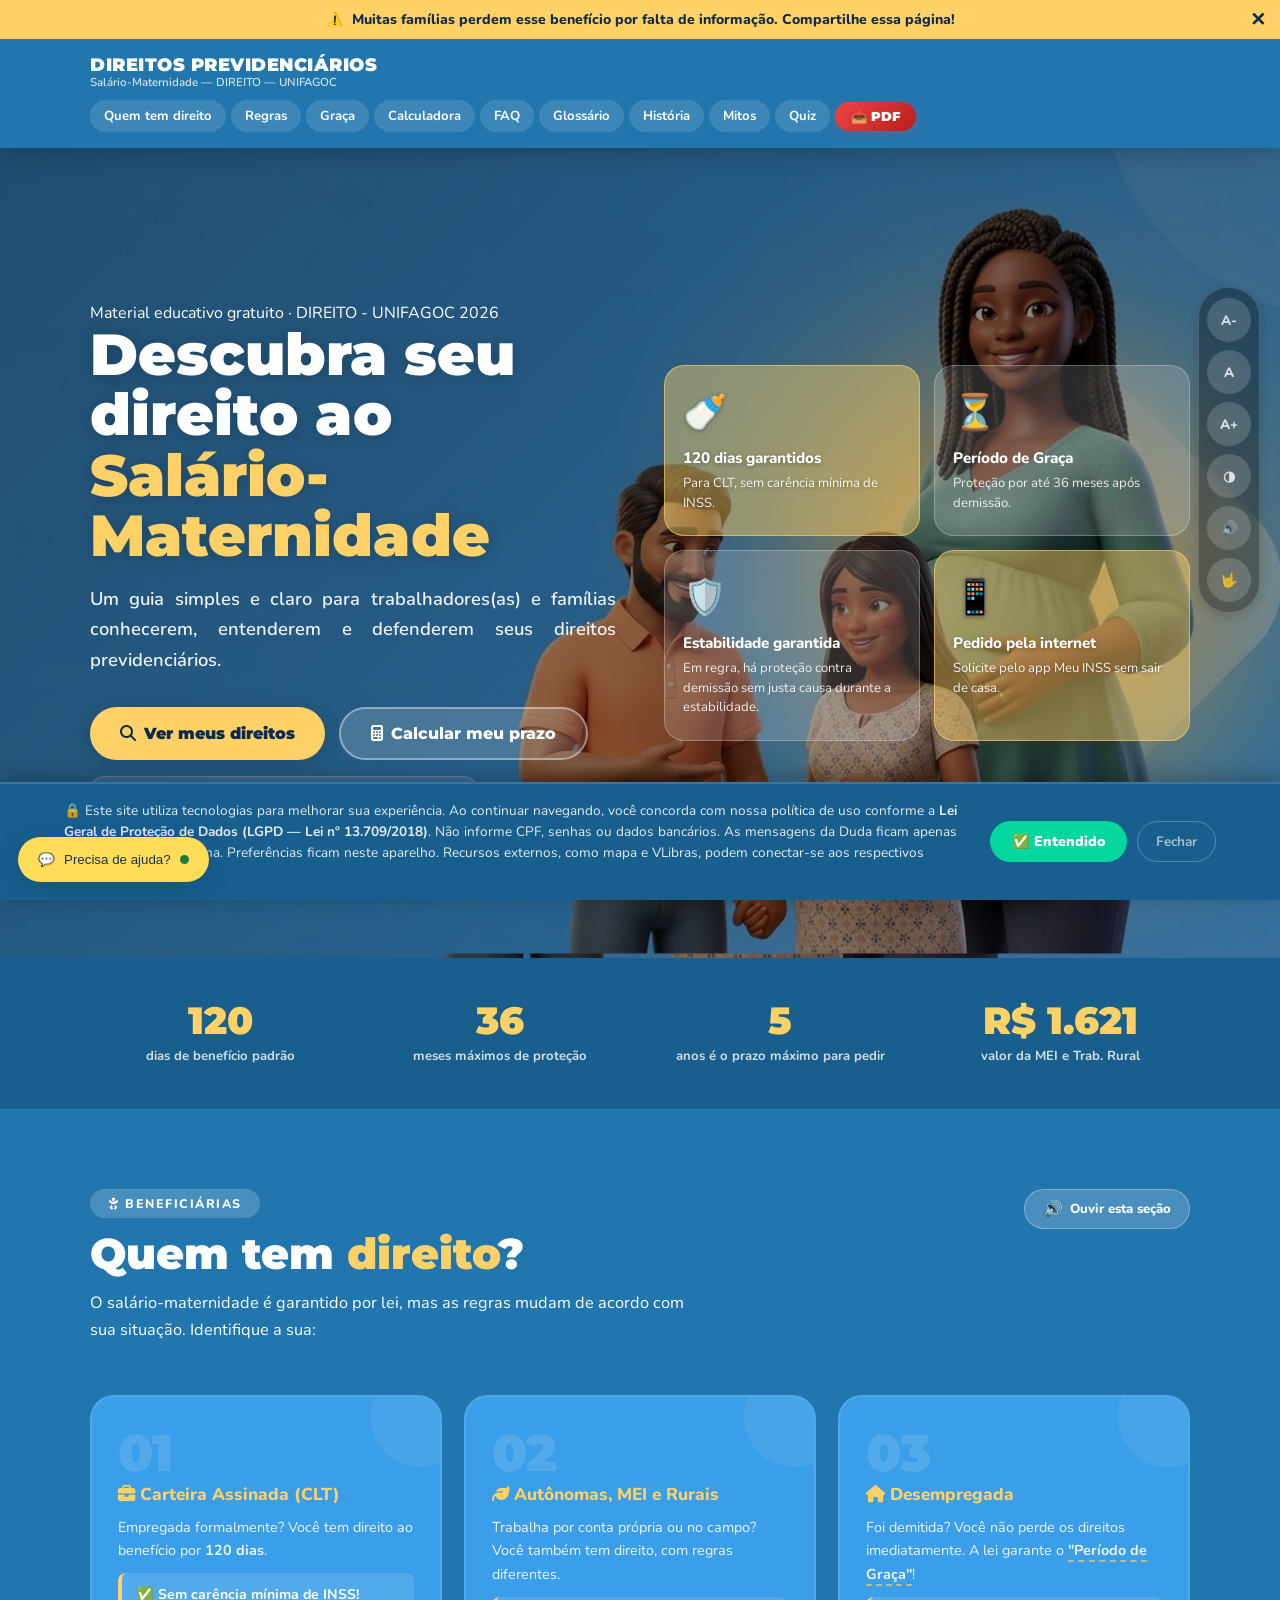
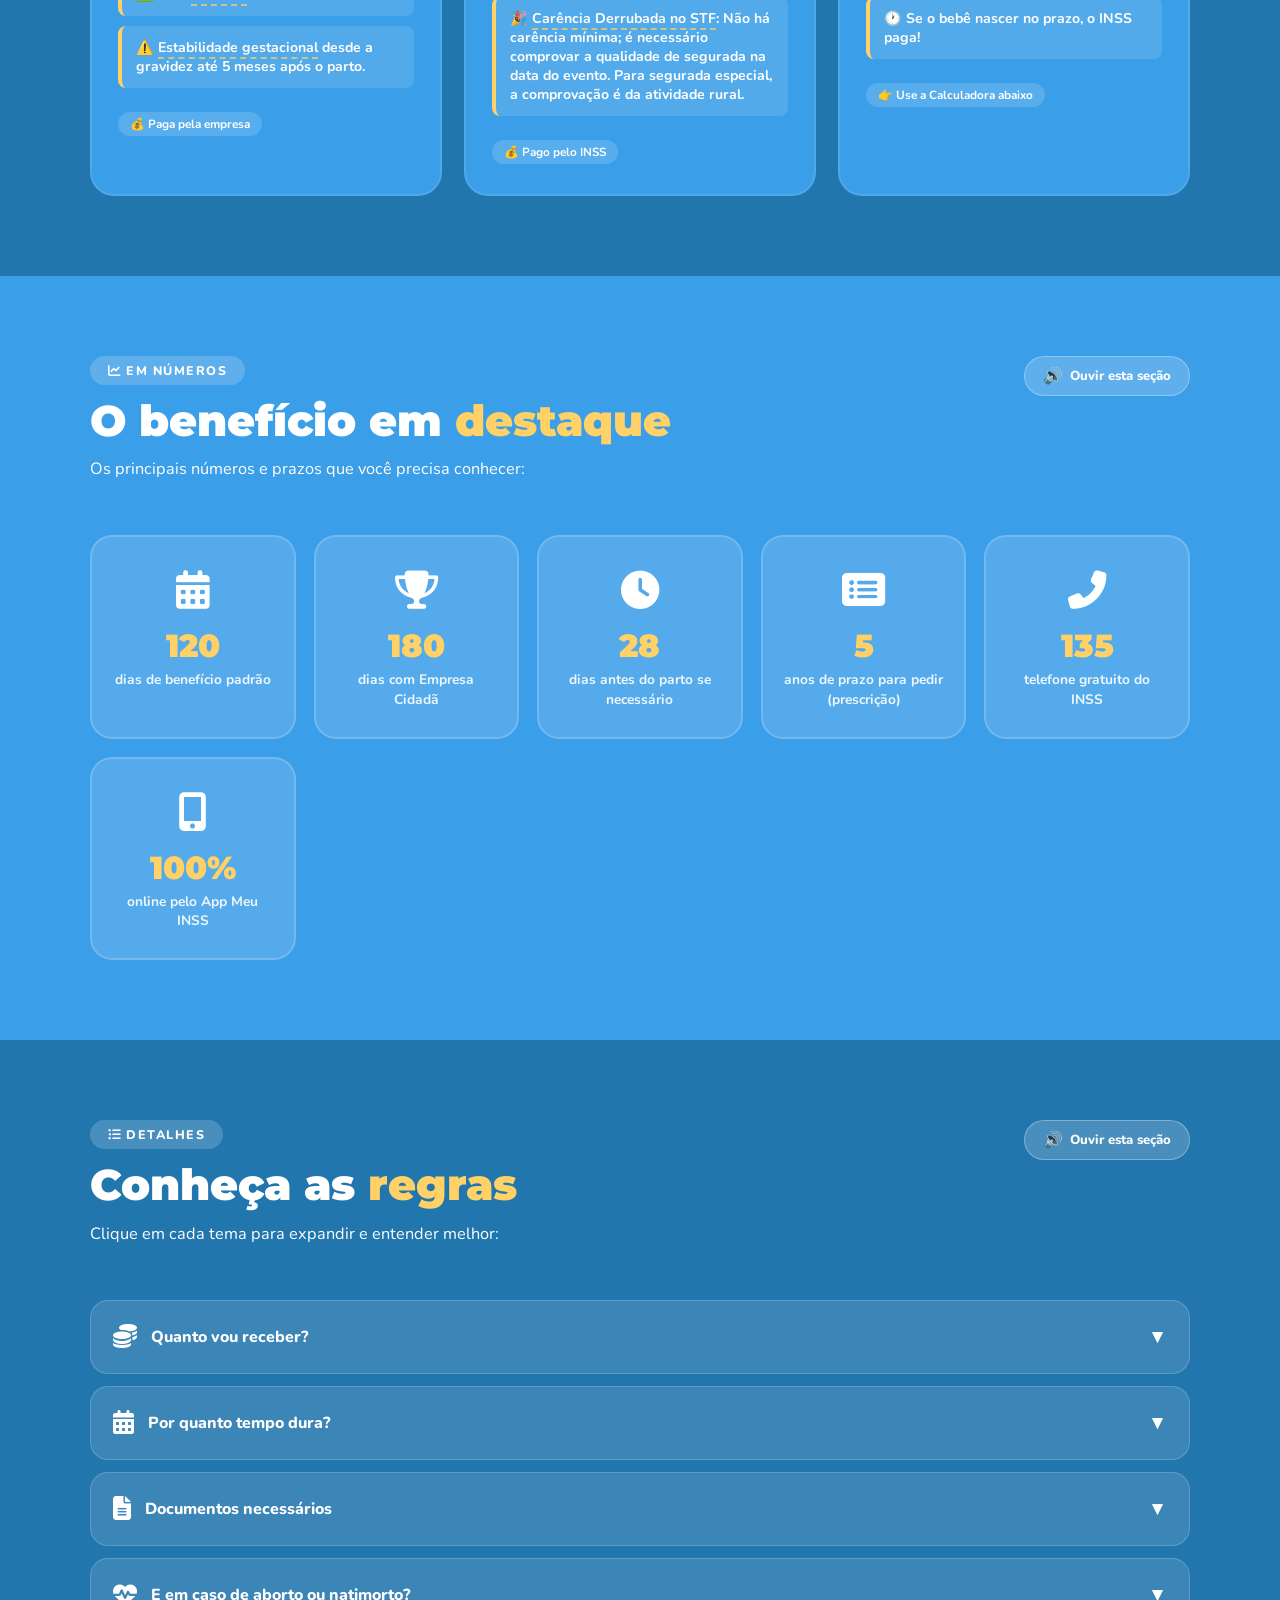
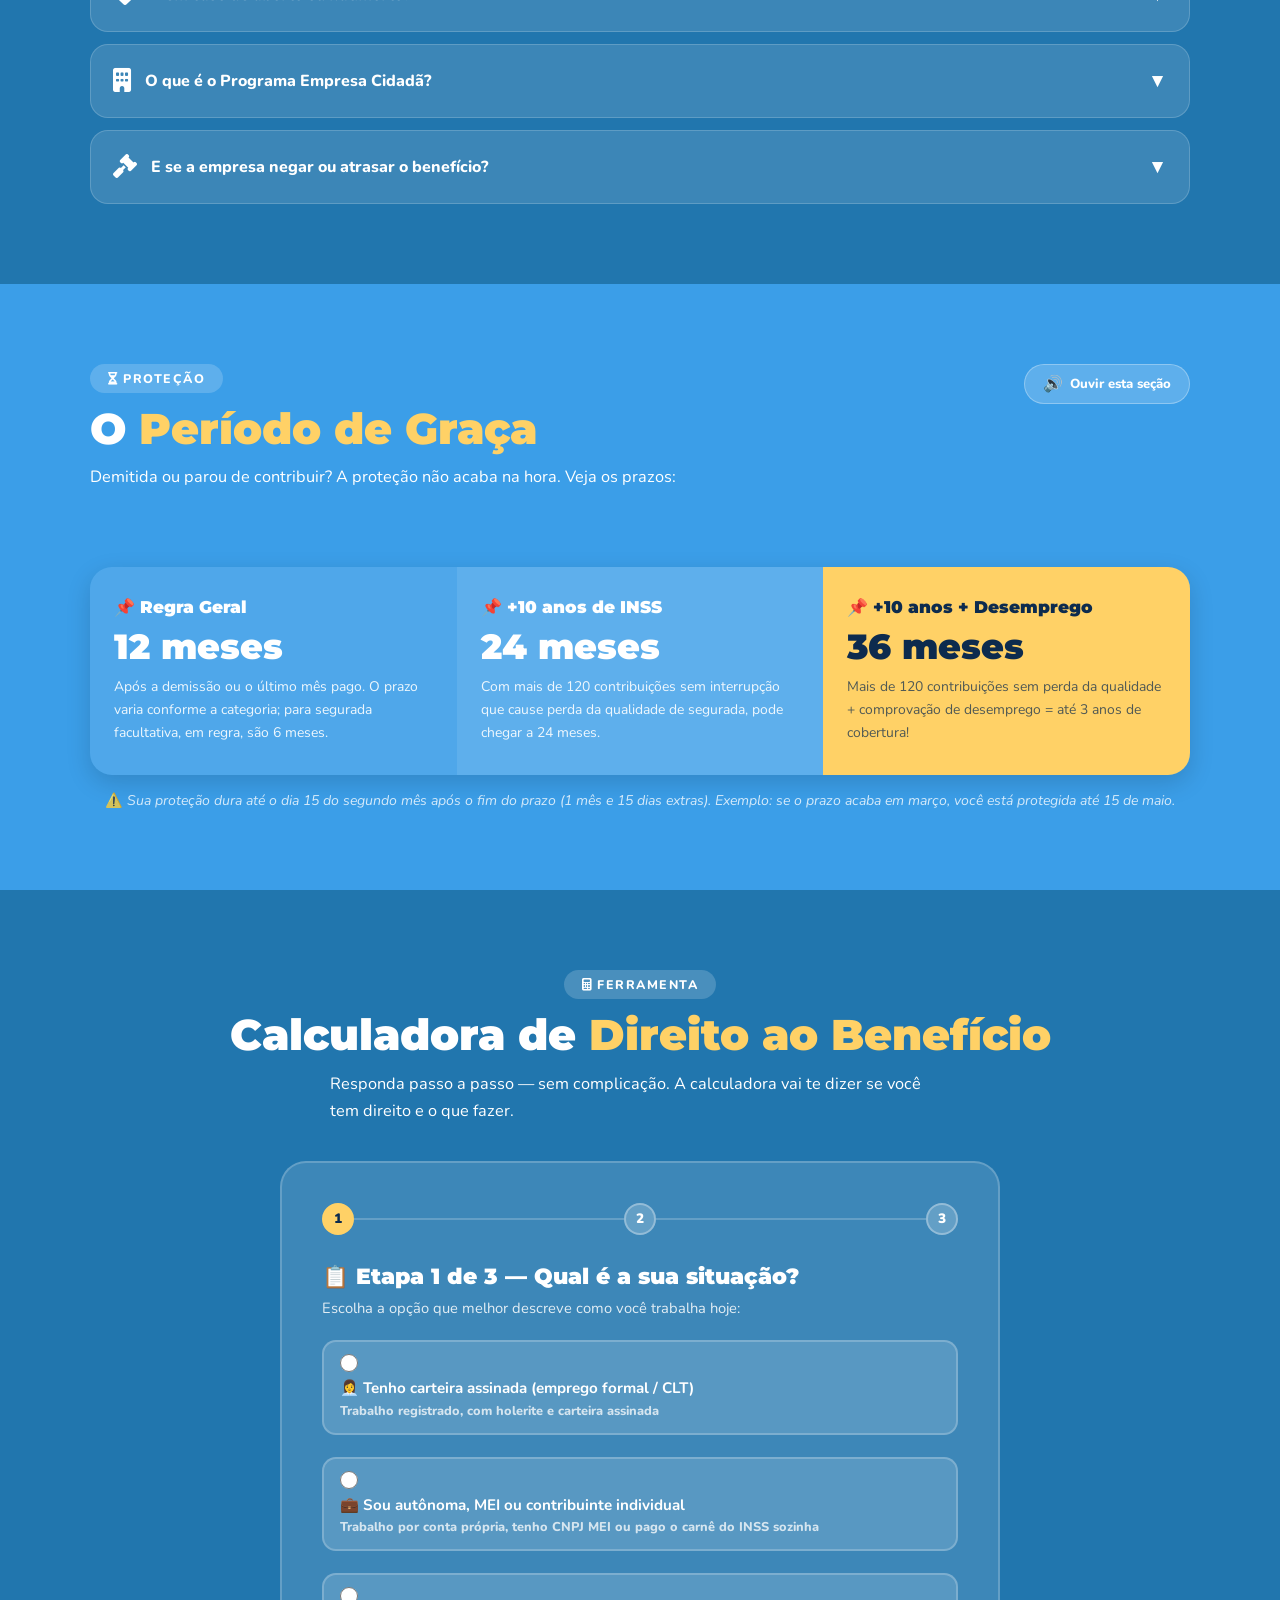
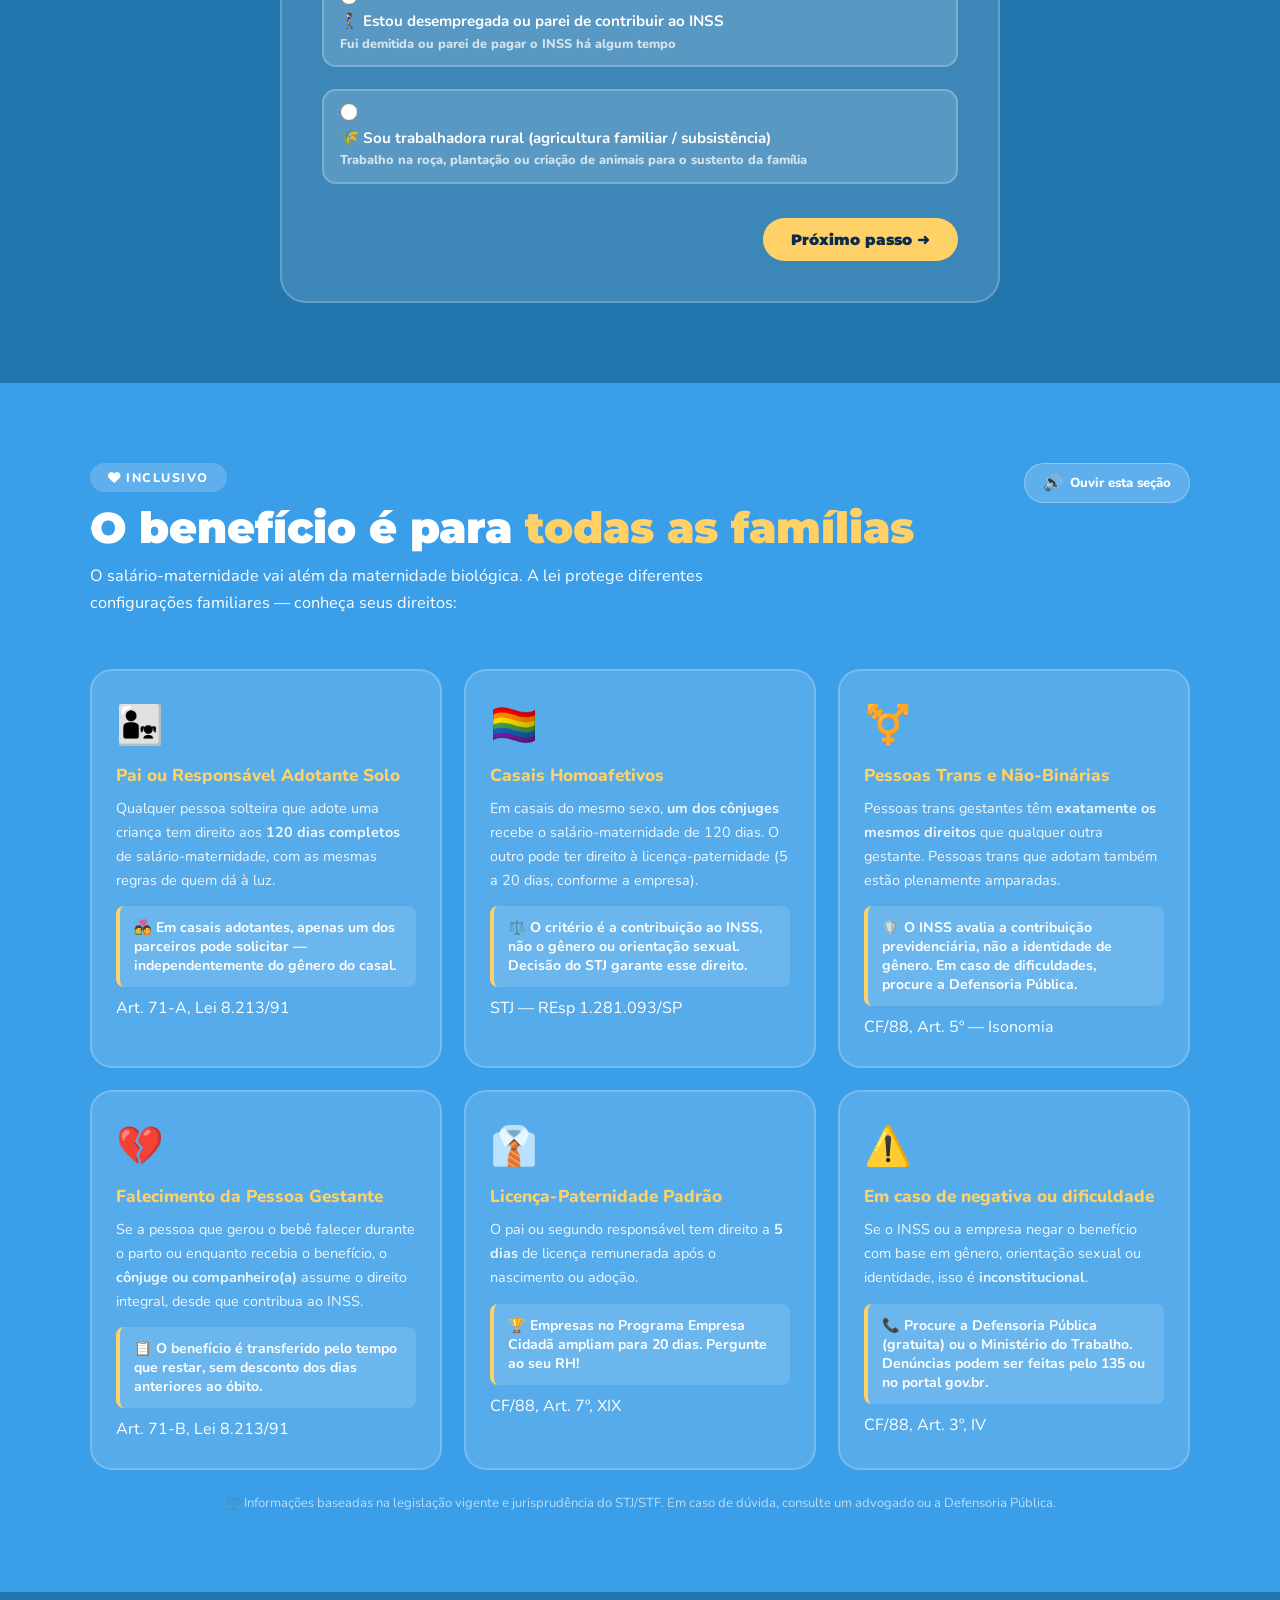
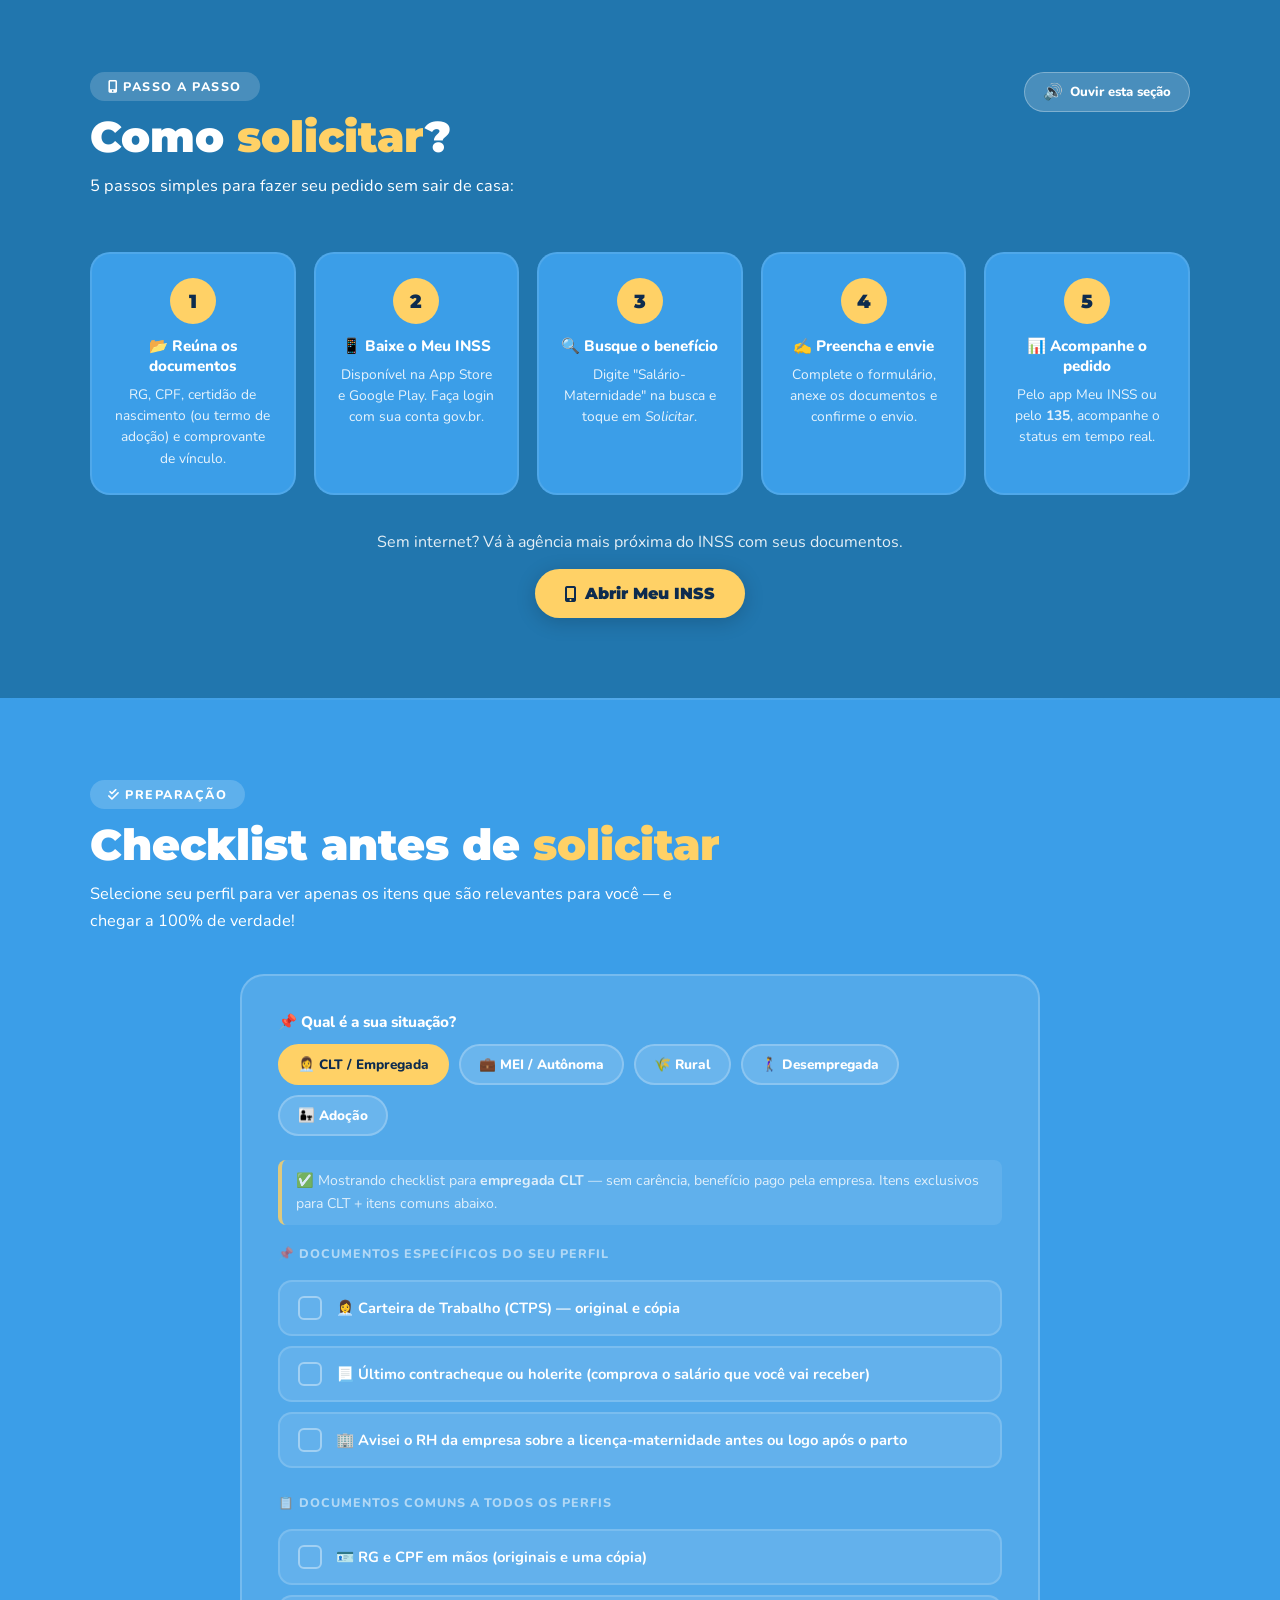
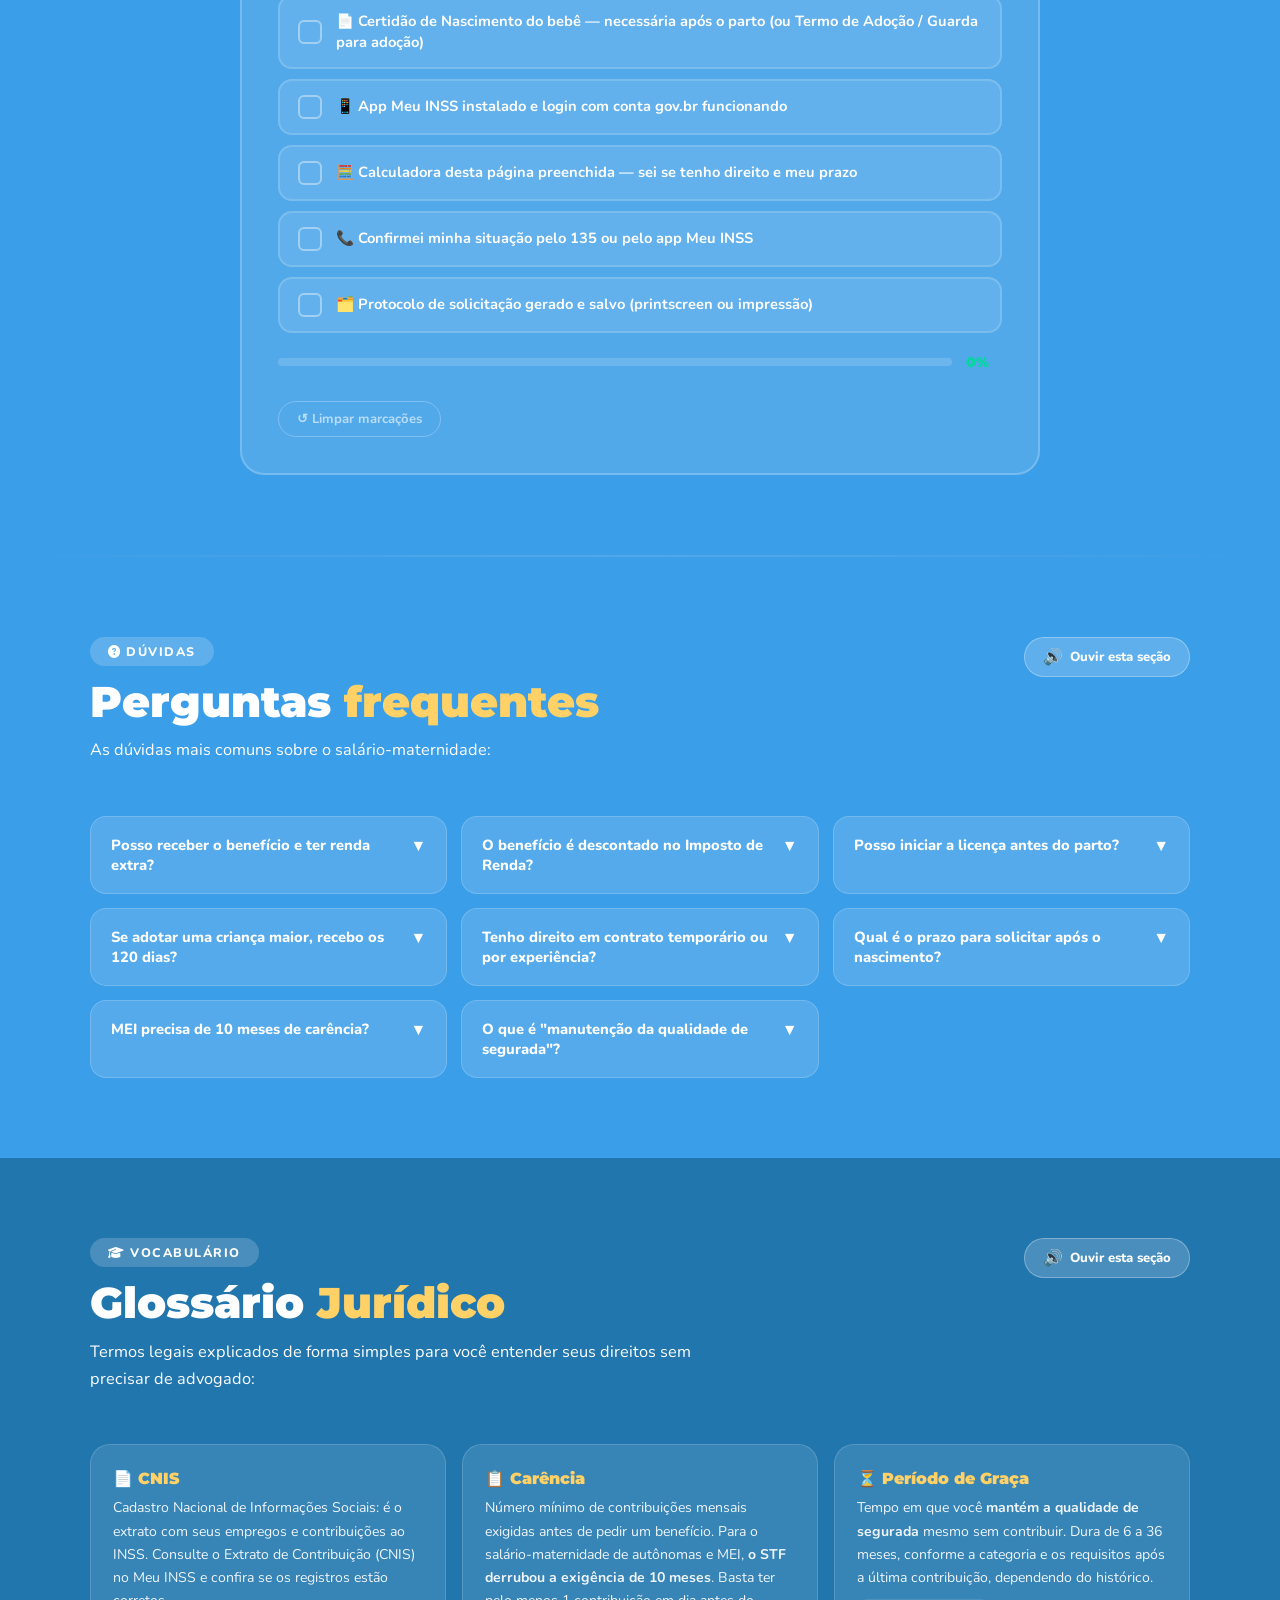
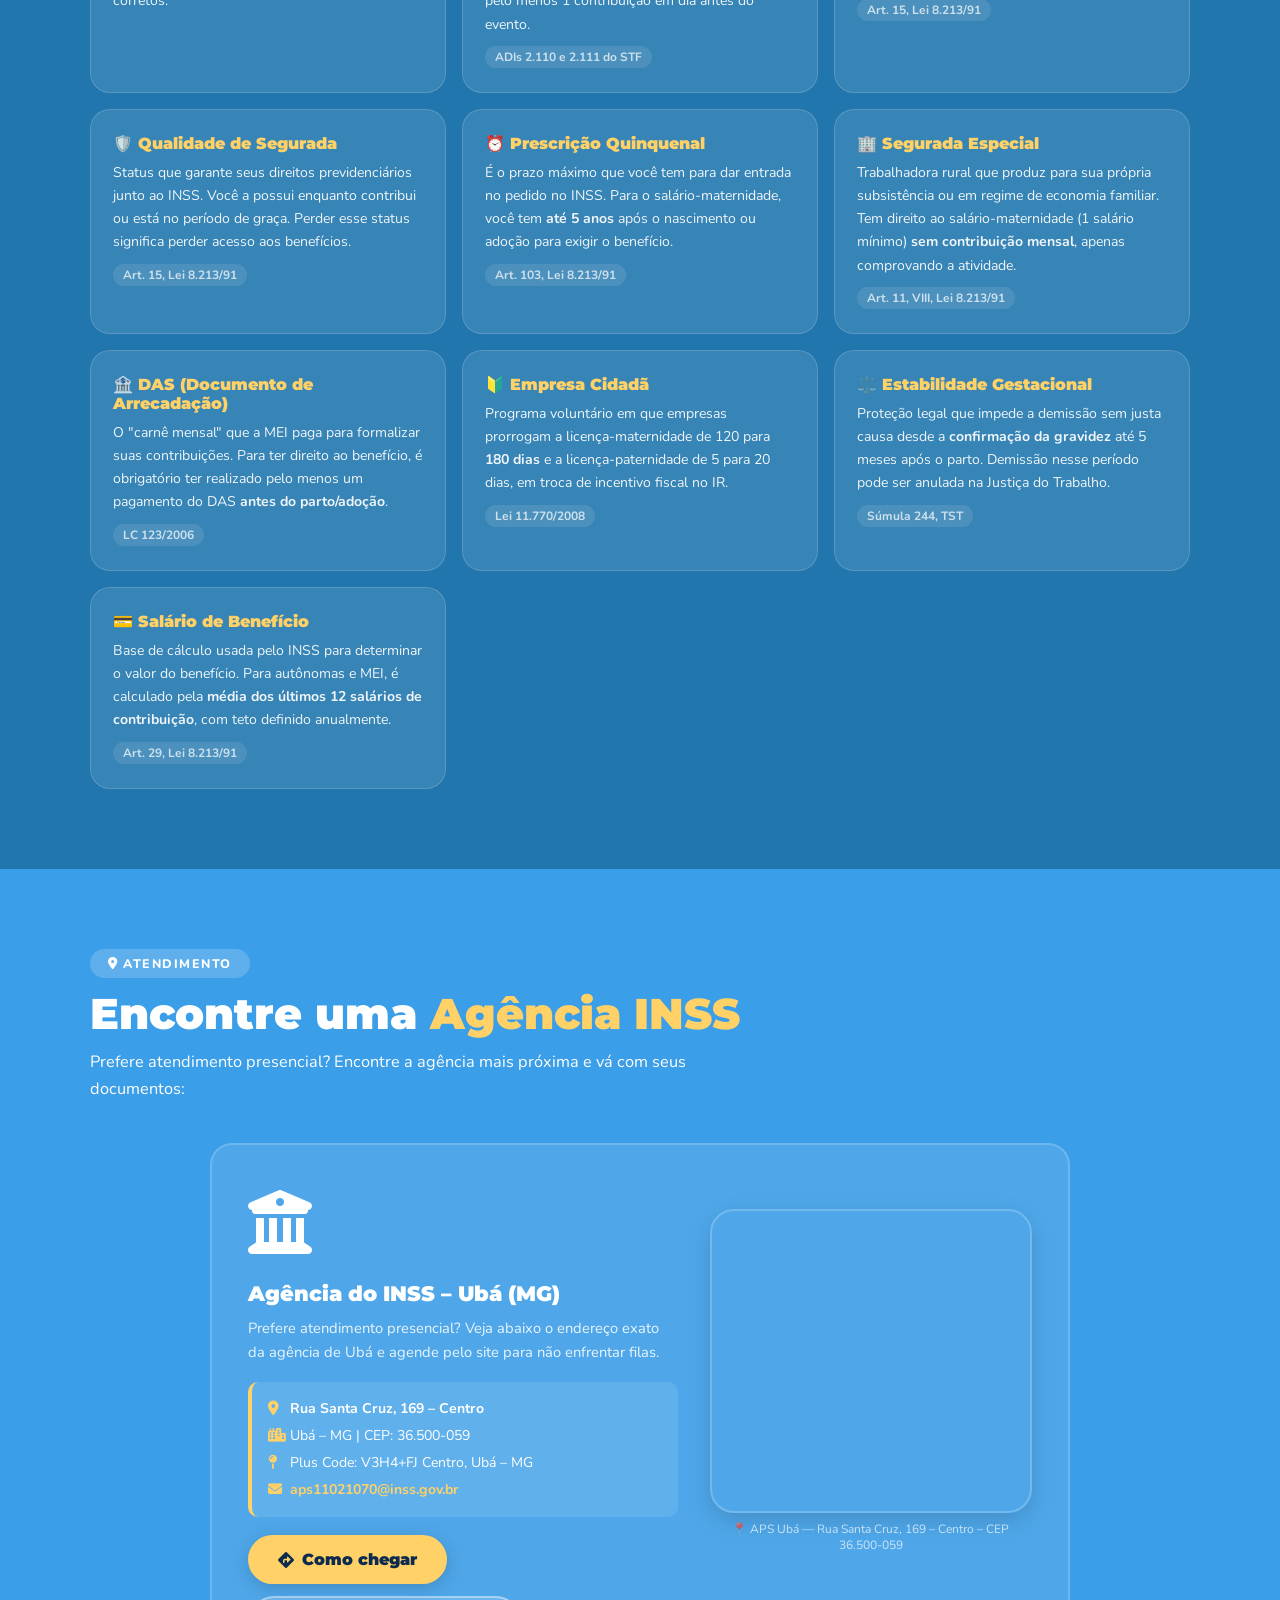
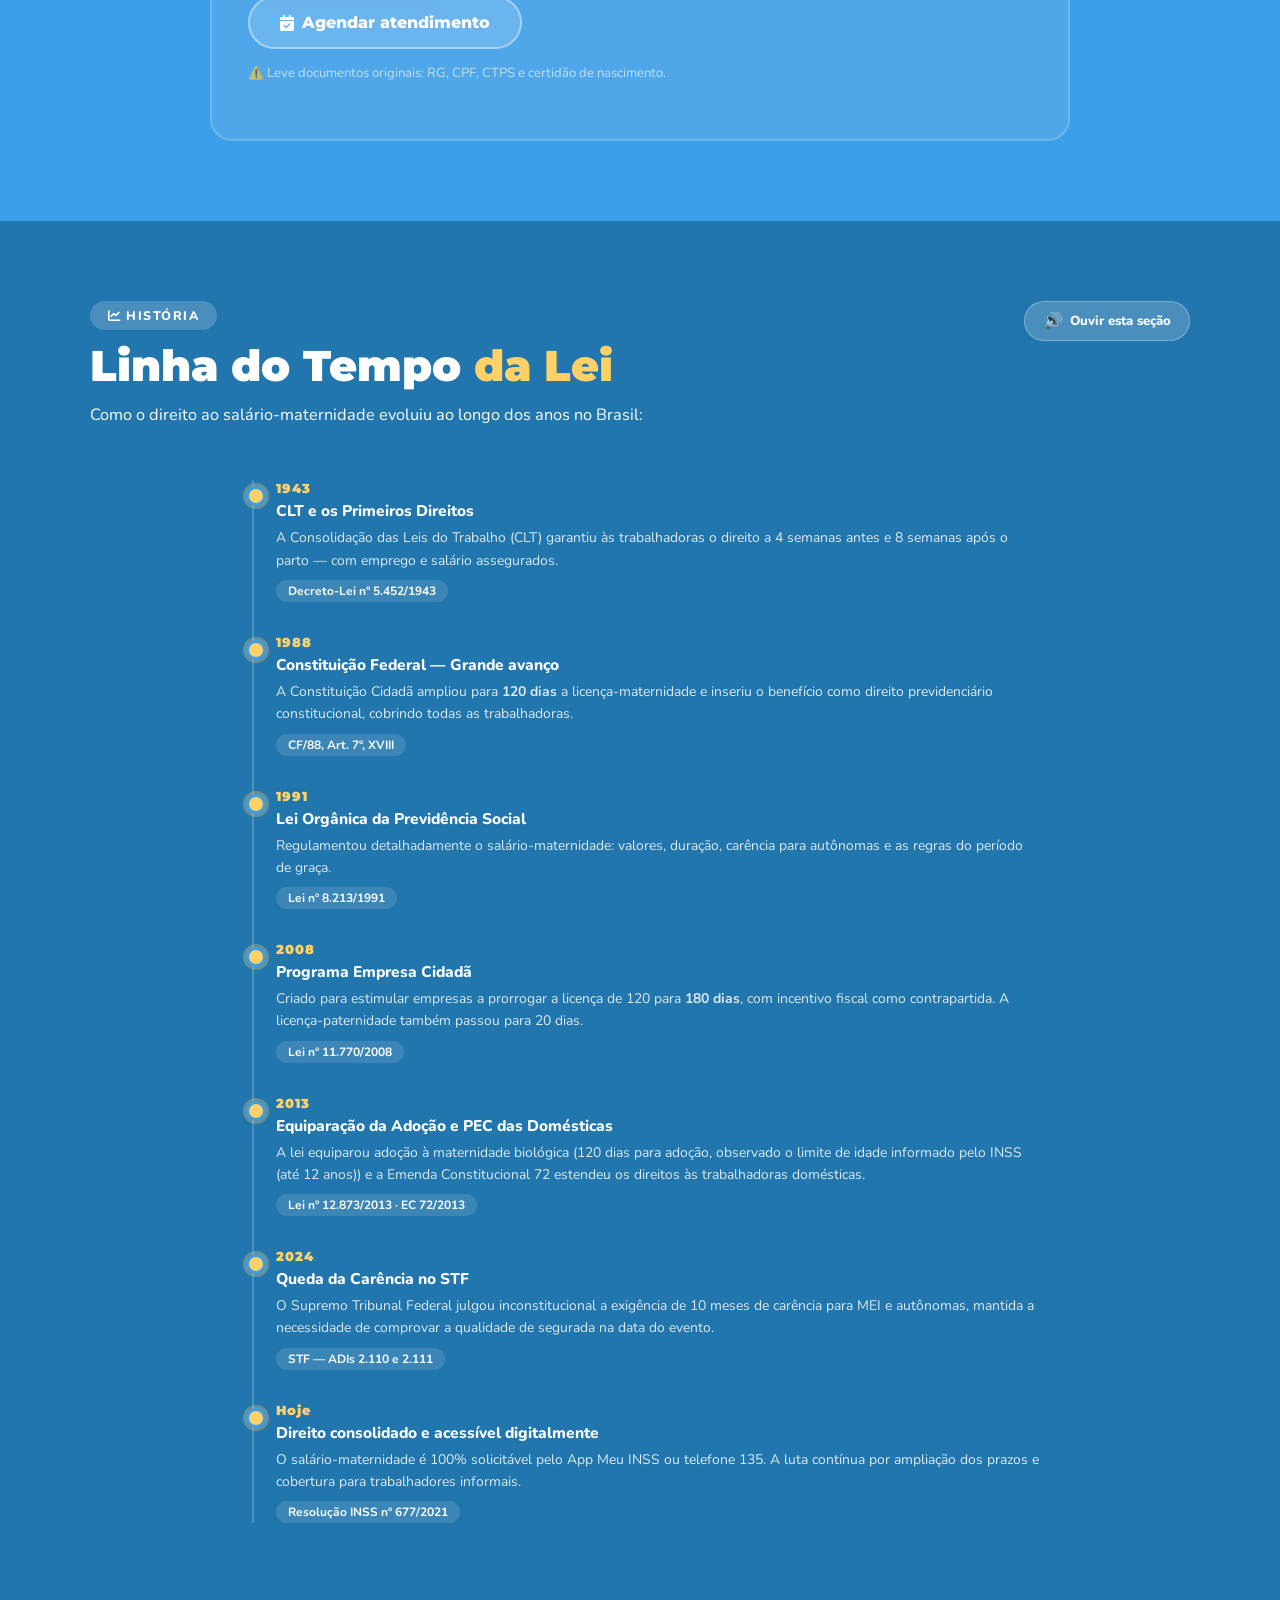
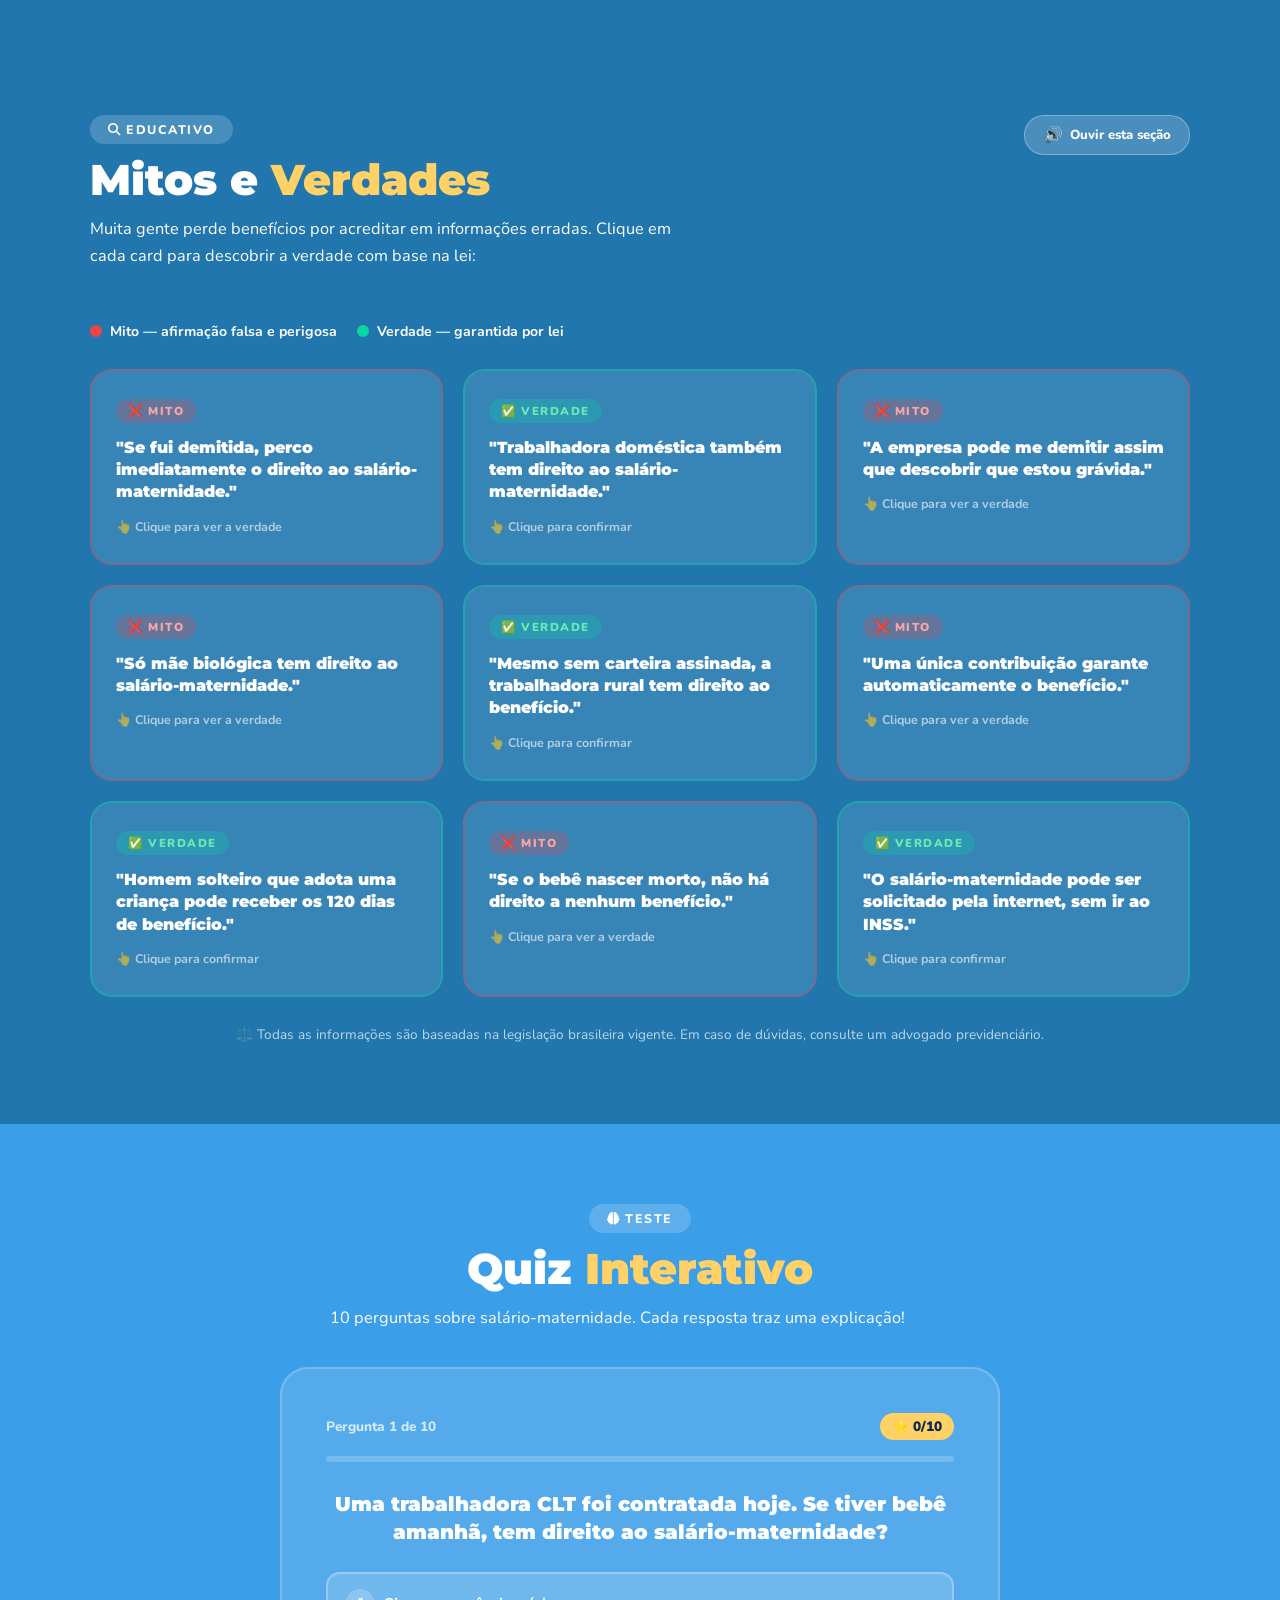
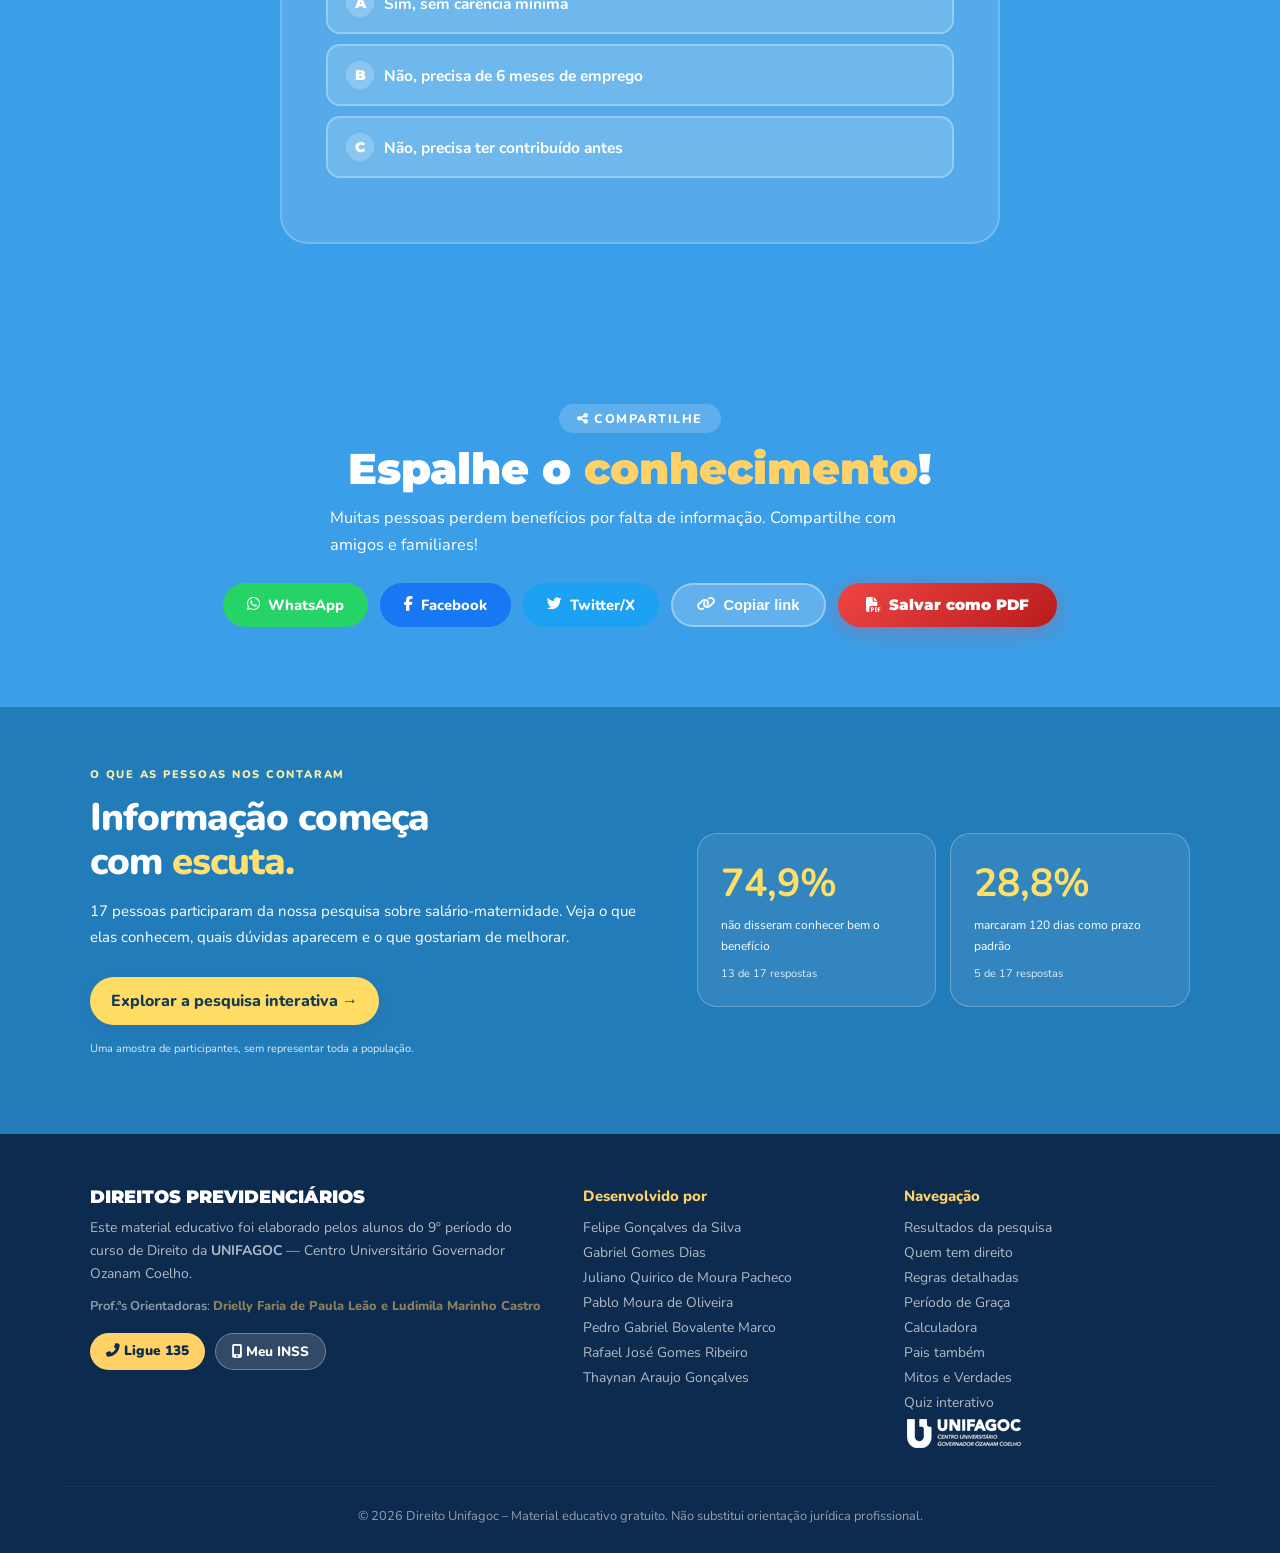
==== commit 2be4c427: "Add files via upload" ====
--- a/index.html
+++ b/index.html
@@ -21,18 +21,3018 @@
     <meta name="robots" content="index, follow" />
     <link rel="canonical" href="https://seusdireitos.github.io/" />
     <title>Direitos Previdenciários – Salário-Maternidade</title>
-    
-    
-    
-    <link rel="stylesheet" href="all.min.css">
-    <link rel="stylesheet" href="site.css" />
-    <link rel="stylesheet" href="duda.css" />
-  <link rel="stylesheet" href="pesquisa.css">
-<link rel="stylesheet" href="visual.css">
-<link rel="stylesheet" href="fonts.css">
+    <link rel="preconnect" href="https://fonts.googleapis.com" />
+    <link rel="preconnect" href="https://fonts.gstatic.com" crossorigin />
+    <link
+      href="https://fonts.googleapis.com/css2?family=Nunito:wght@400;600;700;800;900&family=Montserrat:wght@700;900&display=swap"
+      rel="stylesheet"
+    />
+    <link
+      rel="stylesheet"
+      href="https://cdnjs.cloudflare.com/ajax/libs/font-awesome/6.5.1/css/all.min.css"
+    />
+    <style>
+:root {
+  --blue-main: #3b9ee8;
+  --blue-dark: #2176ae;
+  --blue-deeper: #185f8e;
+  --white: #ffffff;
+  --yellow: #ffd166;
+  --green: #06d6a0;
+  --red: #ef4444;
+  --text-dark: #0d2b4e;
+  --font-size-base: 16px;
+  --section-pad: 80px;
+  --shadow-sm: 0 4px 12px rgba(0, 0, 0, 0.1);
+  --shadow-md: 0 8px 24px rgba(0, 0, 0, 0.15);
+  --transition: all 0.3s ease;
+  /* Easings personalizados */
+  --ease-spring: cubic-bezier(0.34, 1.56, 0.64, 1);
+  --ease-out-expo: cubic-bezier(0.19, 1, 0.22, 1);
+  --ease-in-out-soft: cubic-bezier(0.45, 0, 0.15, 1);
+}
+.high-contrast {
+  --blue-main: #0a3d6b !important;
+  --blue-dark: #051e36 !important;
+  --blue-deeper: #020f1c !important;
+  --yellow: #ffe066 !important;
+}
+* {
+  box-sizing: border-box;
+  margin: 0;
+  padding: 0;
+}
+html {
+  scroll-behavior: smooth;
+  font-size: var(--font-size-base);
+}
+body {
+  font-family: "Nunito", sans-serif;
+  background: var(--blue-main);
+  color: var(--white);
+  overflow-x: hidden;
+}
+
+.blob-bg {
+  position: fixed;
+  inset: 0;
+  z-index: 0;
+  pointer-events: none;
+  overflow: hidden;
+}
+.blob-bg svg {
+  width: 100%;
+  height: 100%;
+}
+
+/* ===== BARRA DE ACESSIBILIDADE ===== */
+.a11y-bar {
+  position: fixed;
+  top: 50%;
+  right: 20px;
+  transform: translateY(-50%);
+  z-index: 1000;
+  display: flex;
+  flex-direction: column;
+  gap: 8px;
+  background: rgba(0, 0, 0, 0.4);
+  backdrop-filter: blur(4px);
+  padding: 10px 8px;
+  border-radius: 30px;
+  transition: all 0.3s ease;
+  border: 1px solid rgba(255, 255, 255, 0.2);
+  box-shadow: 0 4px 12px rgba(0, 0, 0, 0.2);
+  opacity: 0.8;
+}
+.a11y-bar:hover {
+  opacity: 1;
+  background: rgba(0, 0, 0, 0.6);
+  backdrop-filter: blur(6px);
+}
+.a11y-btn {
+  background: rgba(255, 255, 255, 0.2);
+  border: none;
+  color: #fff;
+  border-radius: 40px;
+  padding: 8px 12px;
+  font-size: 0.85rem;
+  font-weight: 800;
+  cursor: pointer;
+  transition: all 0.2s;
+  font-family: "Nunito", sans-serif;
+  min-width: 44px;
+  min-height: 44px;
+  display: flex;
+  align-items: center;
+  justify-content: center;
+  text-align: center;
+}
+.a11y-btn:hover,
+.a11y-btn.active {
+  background: var(--yellow);
+  color: var(--text-dark);
+  transform: scale(1.05);
+}
+
+@media (max-width: 768px) {
+  .a11y-bar {
+    right: 20px;
+    left: auto;
+    top: 50%;
+    transform: translateY(-50%);
+    flex-direction: column;
+    gap: 8px;
+    padding: 10px 8px;
+  }
+  .a11y-btn {
+    min-width: 36px;
+    min-height: 36px;
+    padding: 4px 8px;
+    font-size: 0.75rem;
+  }
+  #backTop {
+    bottom: 24px;
+    right: 72px;
+  }
+}
+@media (max-width: 480px) {
+  .a11y-bar {
+    gap: 6px;
+    padding: 8px 6px;
+    right: 12px;
+  }
+  .a11y-btn {
+    min-width: 32px;
+    min-height: 32px;
+    padding: 4px 6px;
+    font-size: 0.7rem;
+  }
+  #backTop {
+    bottom: 20px;
+    right: 64px;
+  }
+}
+
+/* ===== ALERTA ===== */
+.alert-banner {
+  position: relative;
+  z-index: 110;
+  background: var(--yellow);
+  color: var(--text-dark);
+  text-align: center;
+  padding: 10px 50px;
+  font-weight: 800;
+  font-size: 0.88rem;
+  display: flex;
+  align-items: center;
+  justify-content: center;
+  gap: 8px;
+}
+.alert-close {
+  position: absolute;
+  right: 14px;
+  background: none;
+  border: none;
+  font-size: 1.2rem;
+  cursor: pointer;
+  color: var(--text-dark);
+  font-weight: 900;
+}
+
+/* ===== HEADER ===== */
+header {
+  position: sticky;
+  top: 0;
+  z-index: 100;
+  padding: 0 5vw;
+  background: var(--blue-dark);
+  box-shadow: 0 4px 24px rgba(0, 0, 0, 0.22);
+  transition: background-color 0.3s ease;
+}
+header.scrolled {
+  background: var(--blue-deeper);
+}
+.nav-inner {
+  max-width: 1100px;
+  margin: 0 auto;
+  display: flex;
+  align-items: center;
+  justify-content: space-between;
+  padding: 16px 0;
+  flex-wrap: wrap;
+  gap: 10px;
+}
+.logo-area {
+  display: flex;
+  flex-direction: column;
+  cursor: pointer;
+}
+.logo-title {
+  font-family: "Montserrat", sans-serif;
+  font-size: 1.1rem;
+  font-weight: 900;
+  letter-spacing: 0.5px;
+  line-height: 1.1;
+}
+.logo-sub {
+  font-size: 0.72rem;
+  font-weight: 600;
+  opacity: 0.8;
+}
+nav {
+  display: flex;
+  gap: 5px;
+  flex-wrap: wrap;
+  align-items: center;
+}
+nav a {
+  color: var(--white);
+  text-decoration: none;
+  font-weight: 700;
+  font-size: 0.82rem;
+  padding: 7px 14px;
+  border-radius: 50px;
+  transition: var(--transition);
+  background: rgba(255, 255, 255, 0.12);
+}
+nav a:hover {
+  background: var(--yellow);
+  color: var(--text-dark);
+  transform: translateY(-2px);
+}
+
+.pdf-btn {
+  background: linear-gradient(135deg, #ef4444, #b91c1c);
+  color: #fff;
+  font-family: "Montserrat", sans-serif;
+  font-weight: 900;
+  font-size: 0.95rem;
+  padding: 14px 28px;
+  border-radius: 50px;
+  border: none;
+  cursor: pointer;
+  text-decoration: none;
+  display: inline-flex;
+  align-items: center;
+  gap: 8px;
+  box-shadow: 0 4px 20px rgba(239, 68, 68, 0.35);
+  line-height: 1;
+}
+nav .pdf-btn,
+.nav-pdf-btn {
+  padding: 8px 16px;
+  font-size: 0.82rem;
+  border-radius: 50px;
+  box-shadow: 0 2px 10px rgba(239, 68, 68, 0.3);
+}
+
+.tts-btn {
+  display: inline-flex;
+  align-items: center;
+  gap: 7px;
+  background: rgba(255, 255, 255, 0.18);
+  border: 1.5px solid rgba(255, 255, 255, 0.3);
+  color: #fff;
+  border-radius: 50px;
+  padding: 8px 18px;
+  font-size: 0.82rem;
+  font-weight: 800;
+  cursor: pointer;
+  font-family: "Nunito", sans-serif;
+  margin-bottom: 28px;
+}
+.tts-btn.playing {
+  background: var(--yellow);
+  color: var(--text-dark);
+  border-color: var(--yellow);
+}
+.tts-btn .tts-icon {
+  font-size: 1rem;
+}
+
+.hamburger {
+  display: none;
+  flex-direction: column;
+  gap: 5px;
+  cursor: pointer;
+  padding: 6px;
+  background: rgba(255, 255, 255, 0.12);
+  border: none;
+  border-radius: 10px;
+}
+.hamburger span {
+  display: block;
+  width: 24px;
+  height: 2.5px;
+  background: #fff;
+  border-radius: 2px;
+  transition: var(--transition);
+}
+.hamburger.open span:nth-child(1) {
+  transform: rotate(45deg) translate(5px, 5px);
+}
+.hamburger.open span:nth-child(2) {
+  opacity: 0;
+}
+.hamburger.open span:nth-child(3) {
+  transform: rotate(-45deg) translate(5px, -5px);
+}
+.mobile-menu {
+  display: none;
+  background: var(--blue-deeper);
+  padding: 16px 5vw 20px;
+  flex-direction: column;
+  gap: 8px;
+  position: fixed;
+  top: 0;
+  left: 0;
+  right: 0;
+  z-index: 98;
+  box-shadow: 0 10px 20px rgba(0, 0, 0, 0.2);
+  padding-top: 80px;
+}
+.mobile-menu.open {
+  display: flex;
+}
+.mobile-menu a {
+  color: #fff;
+  text-decoration: none;
+  font-weight: 700;
+  font-size: 1rem;
+  padding: 12px 16px;
+  border-radius: 12px;
+  background: rgba(255, 255, 255, 0.1);
+  transition: var(--transition);
+}
+.mobile-menu a:hover {
+  background: var(--yellow);
+  color: var(--text-dark);
+}
+.mobile-menu .pdf-btn {
+  background: linear-gradient(135deg, #ef4444, #b91c1c);
+  color: #fff;
+  border: none;
+  padding: 12px 20px;
+  border-radius: 50px;
+  font-weight: 900;
+  margin-top: 6px;
+  cursor: pointer;
+  font-family: "Montserrat", sans-serif;
+  font-size: 0.95rem;
+}
+
+/* ===== HERO ===== */
+.hero {
+  position: relative;
+  z-index: 5;
+  min-height: 90vh;
+  display: flex;
+  align-items: center;
+  justify-content: center;
+  padding: 80px 5vw;
+  overflow: hidden;
+  background-color: var(--blue-main);
+  background-image: url("[data-uri]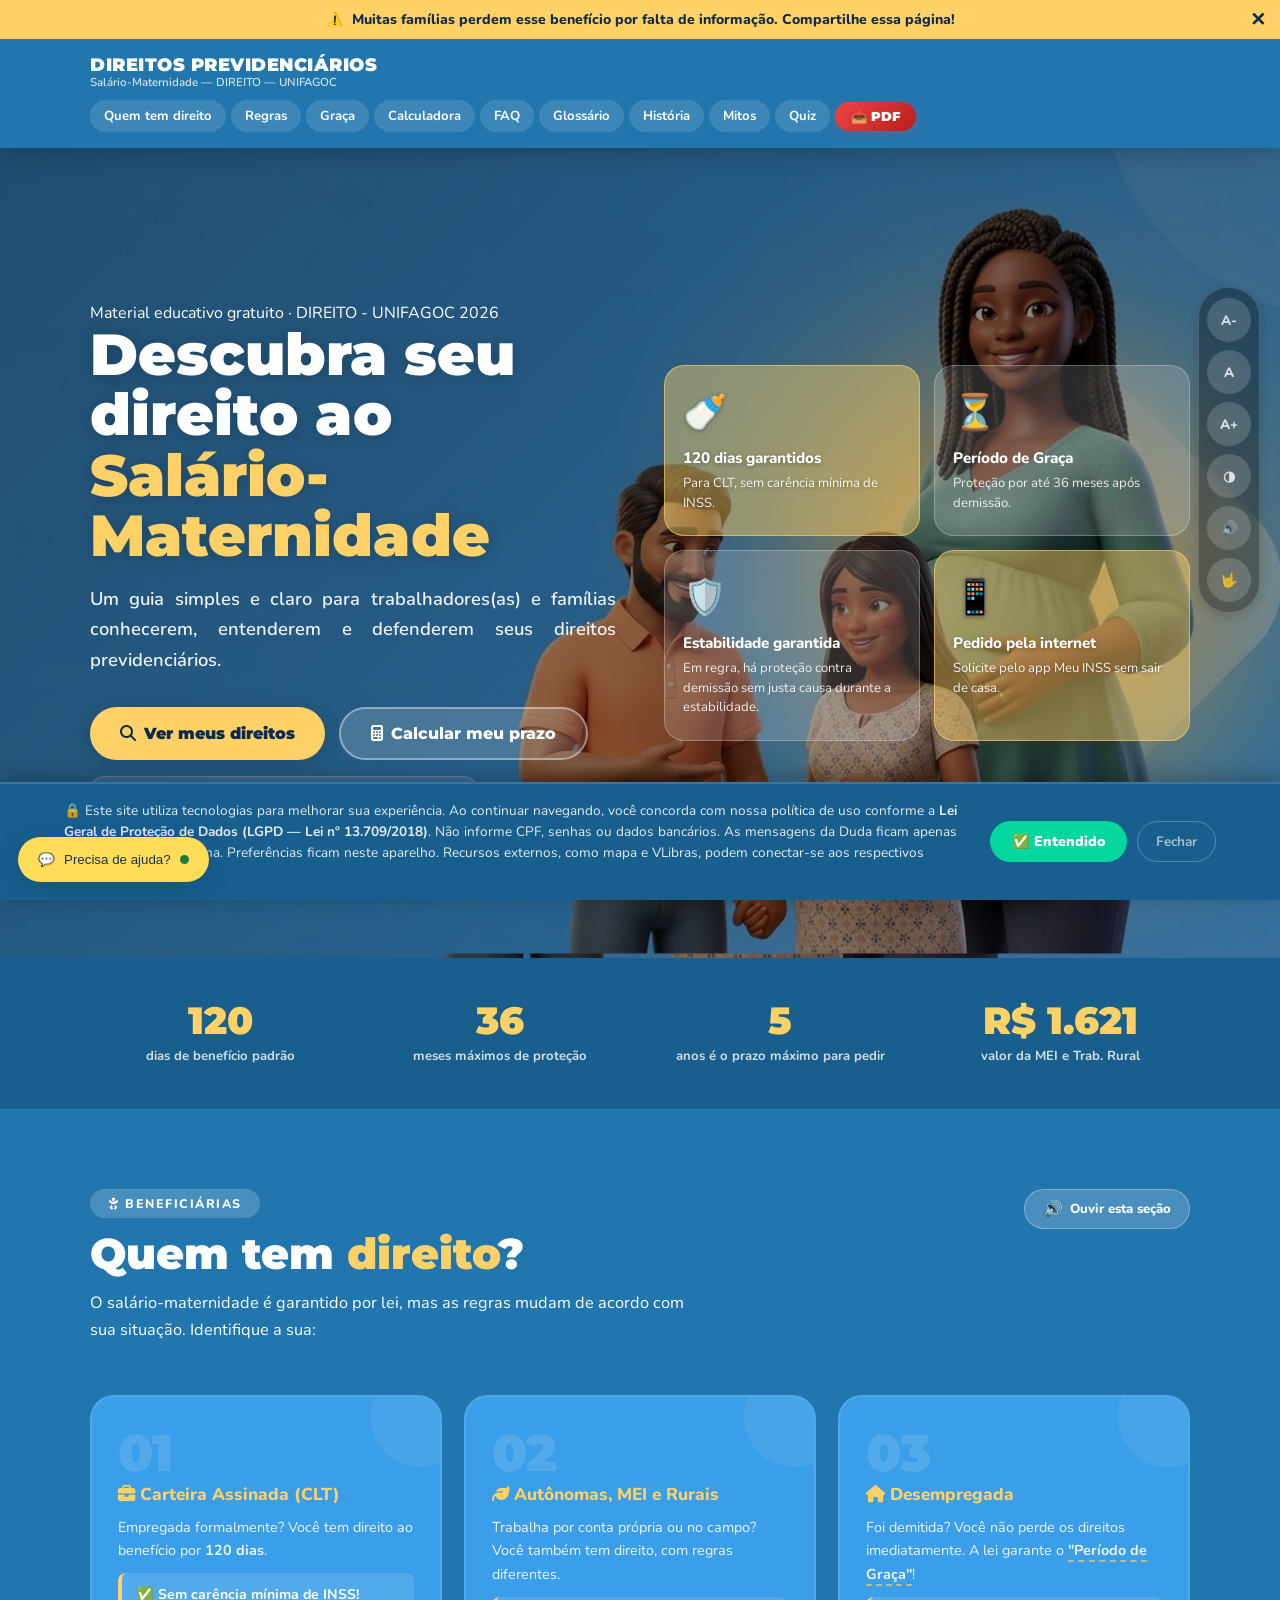
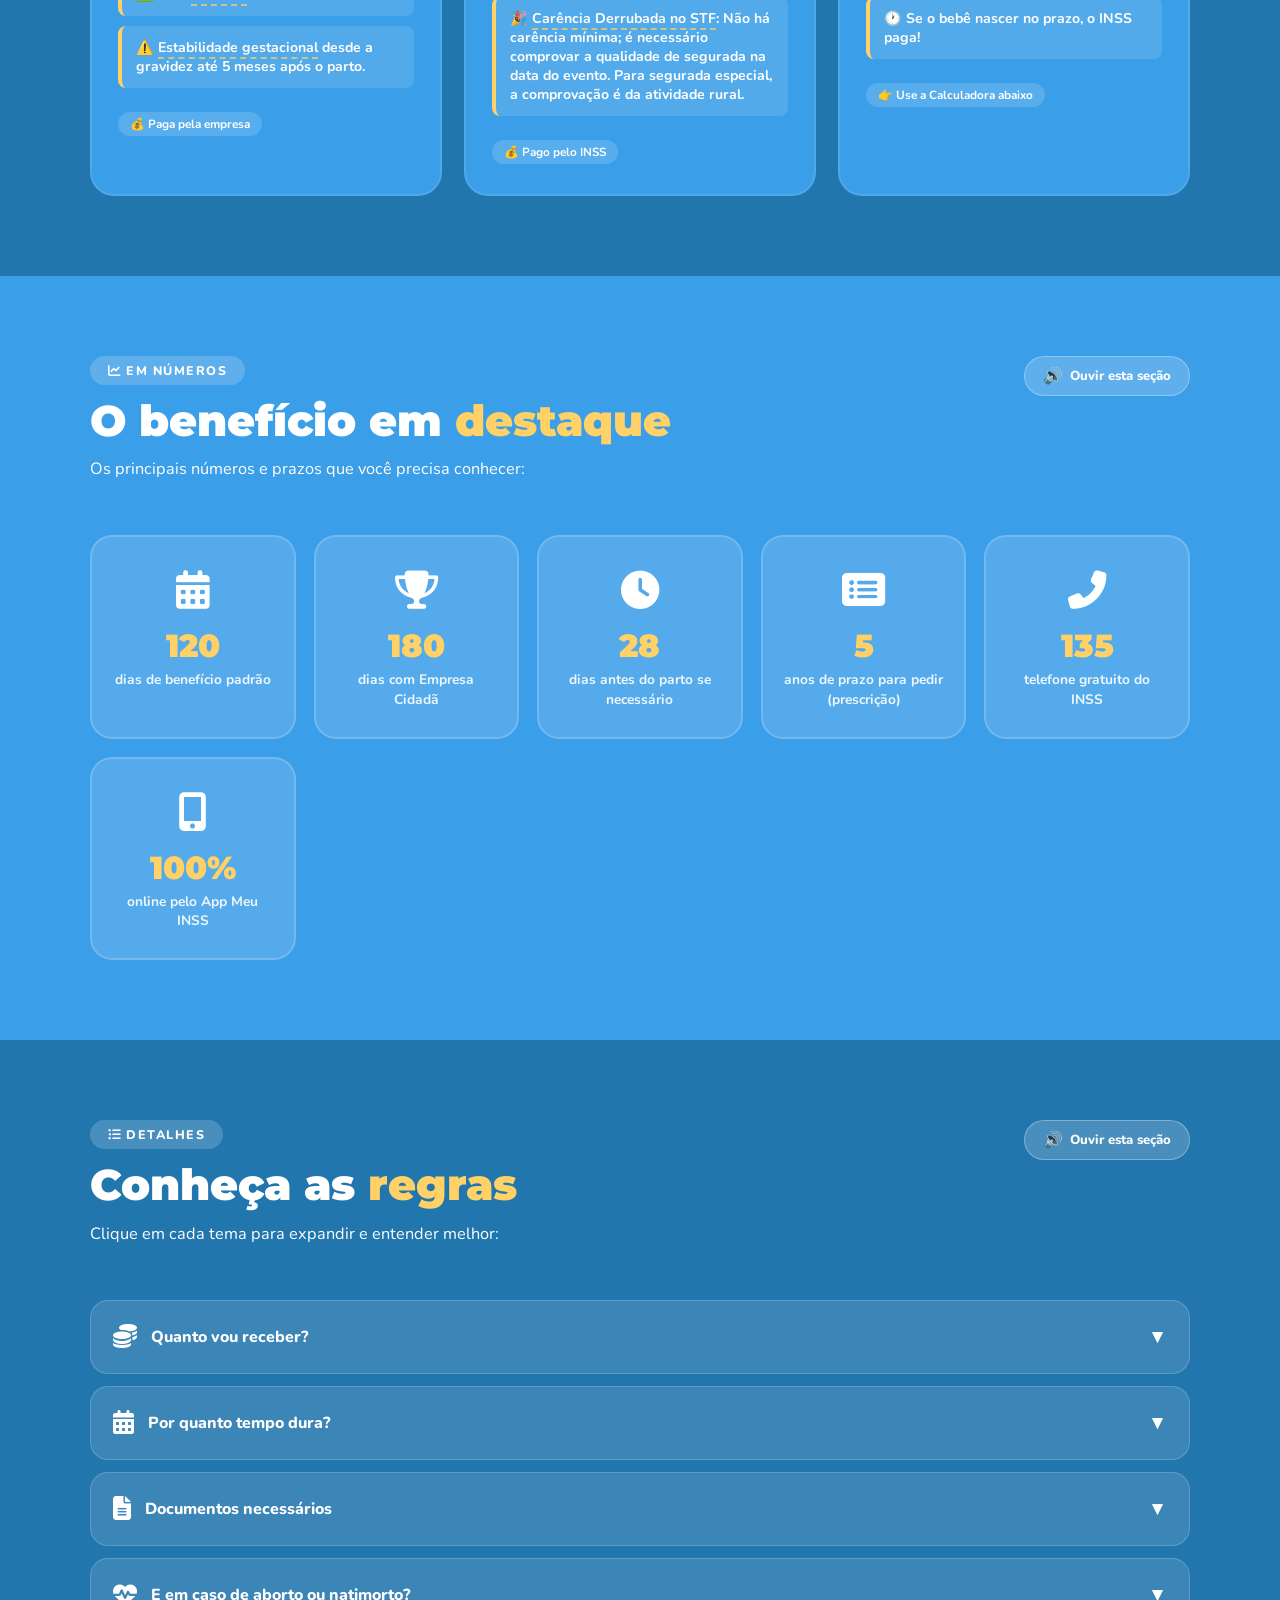
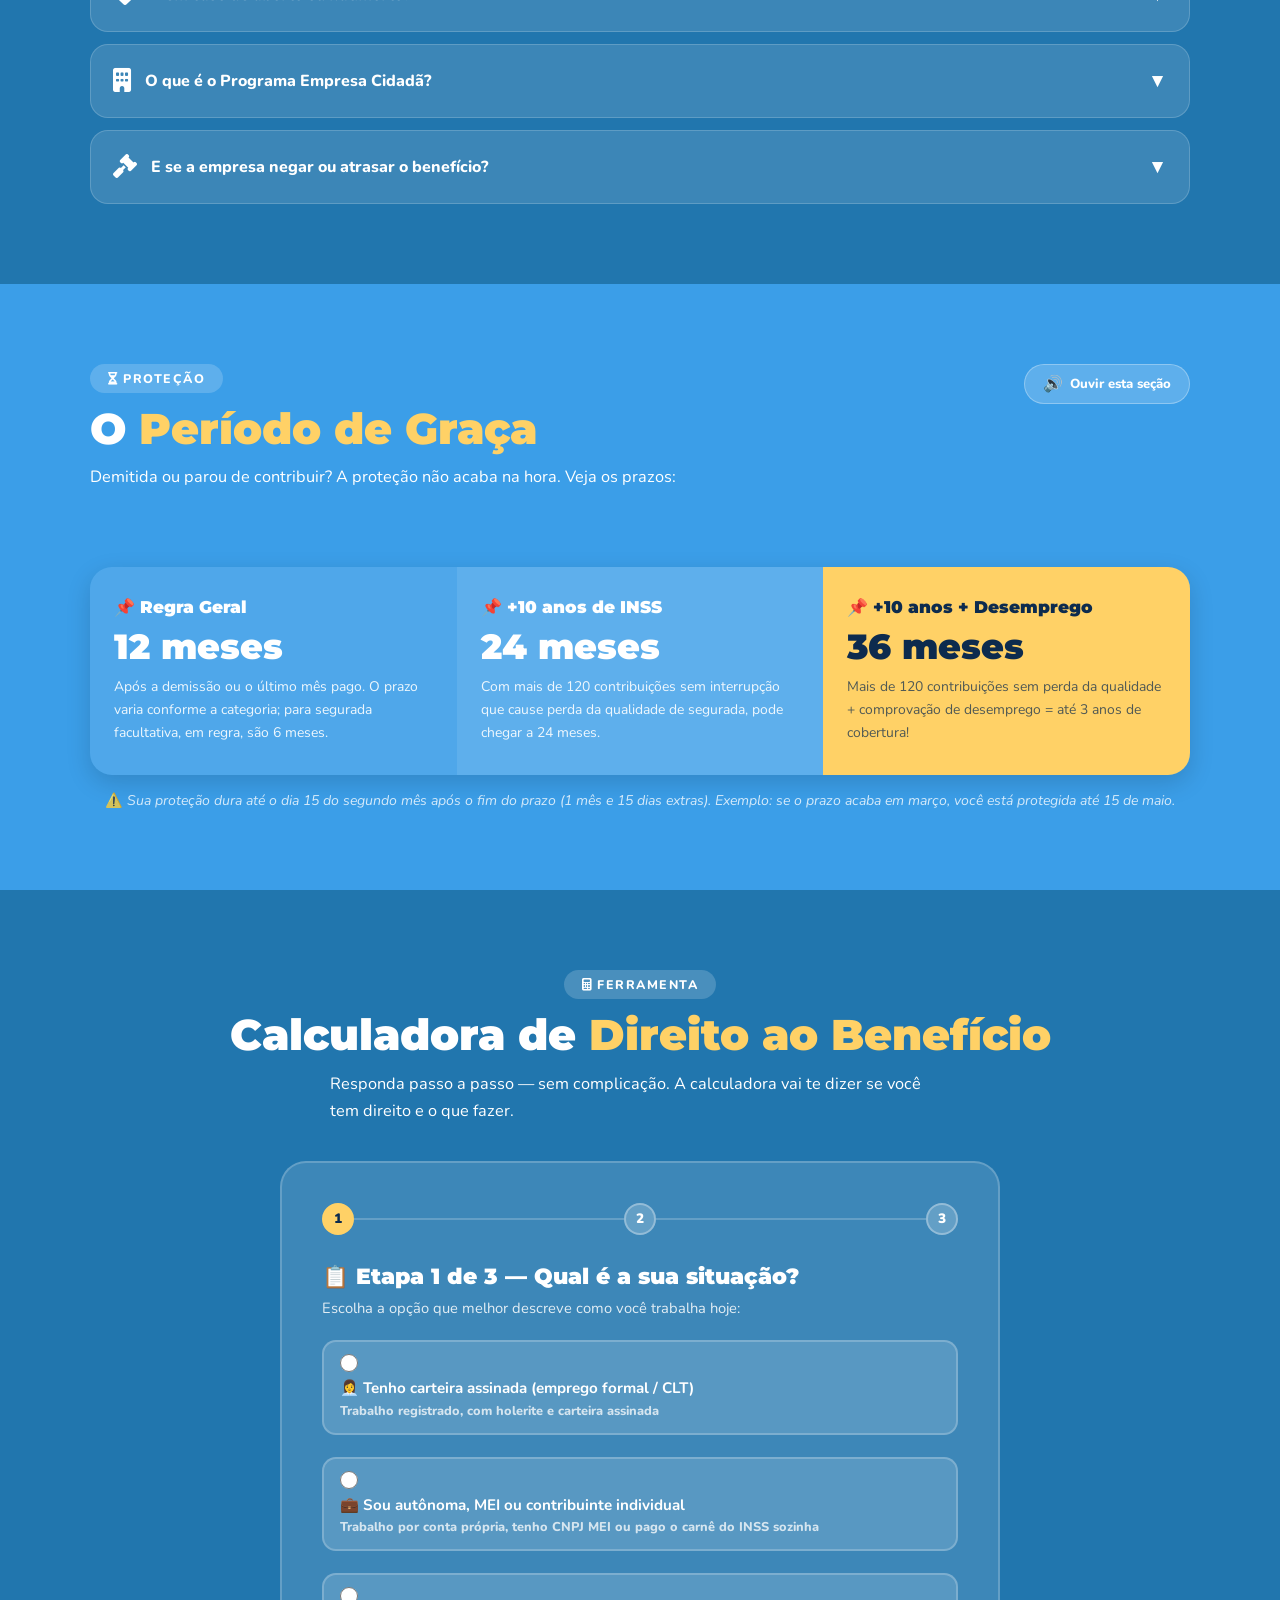
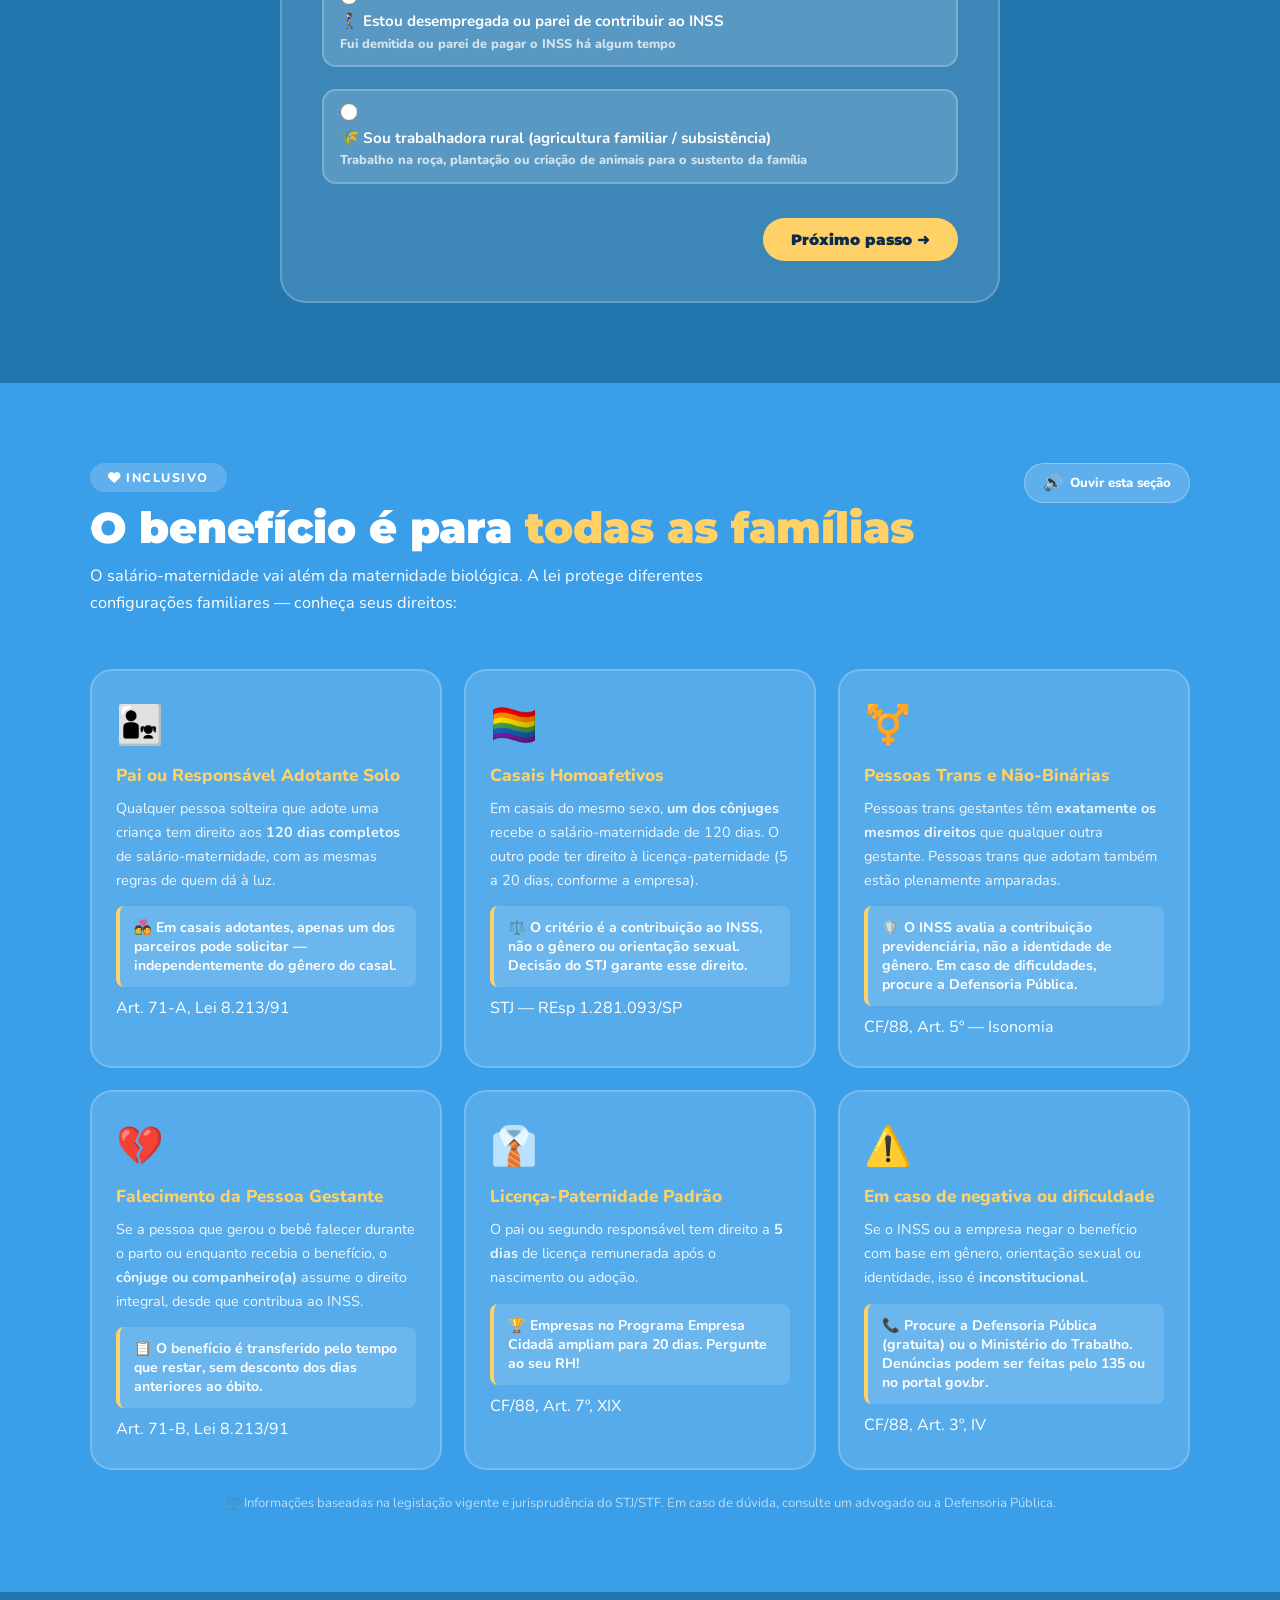
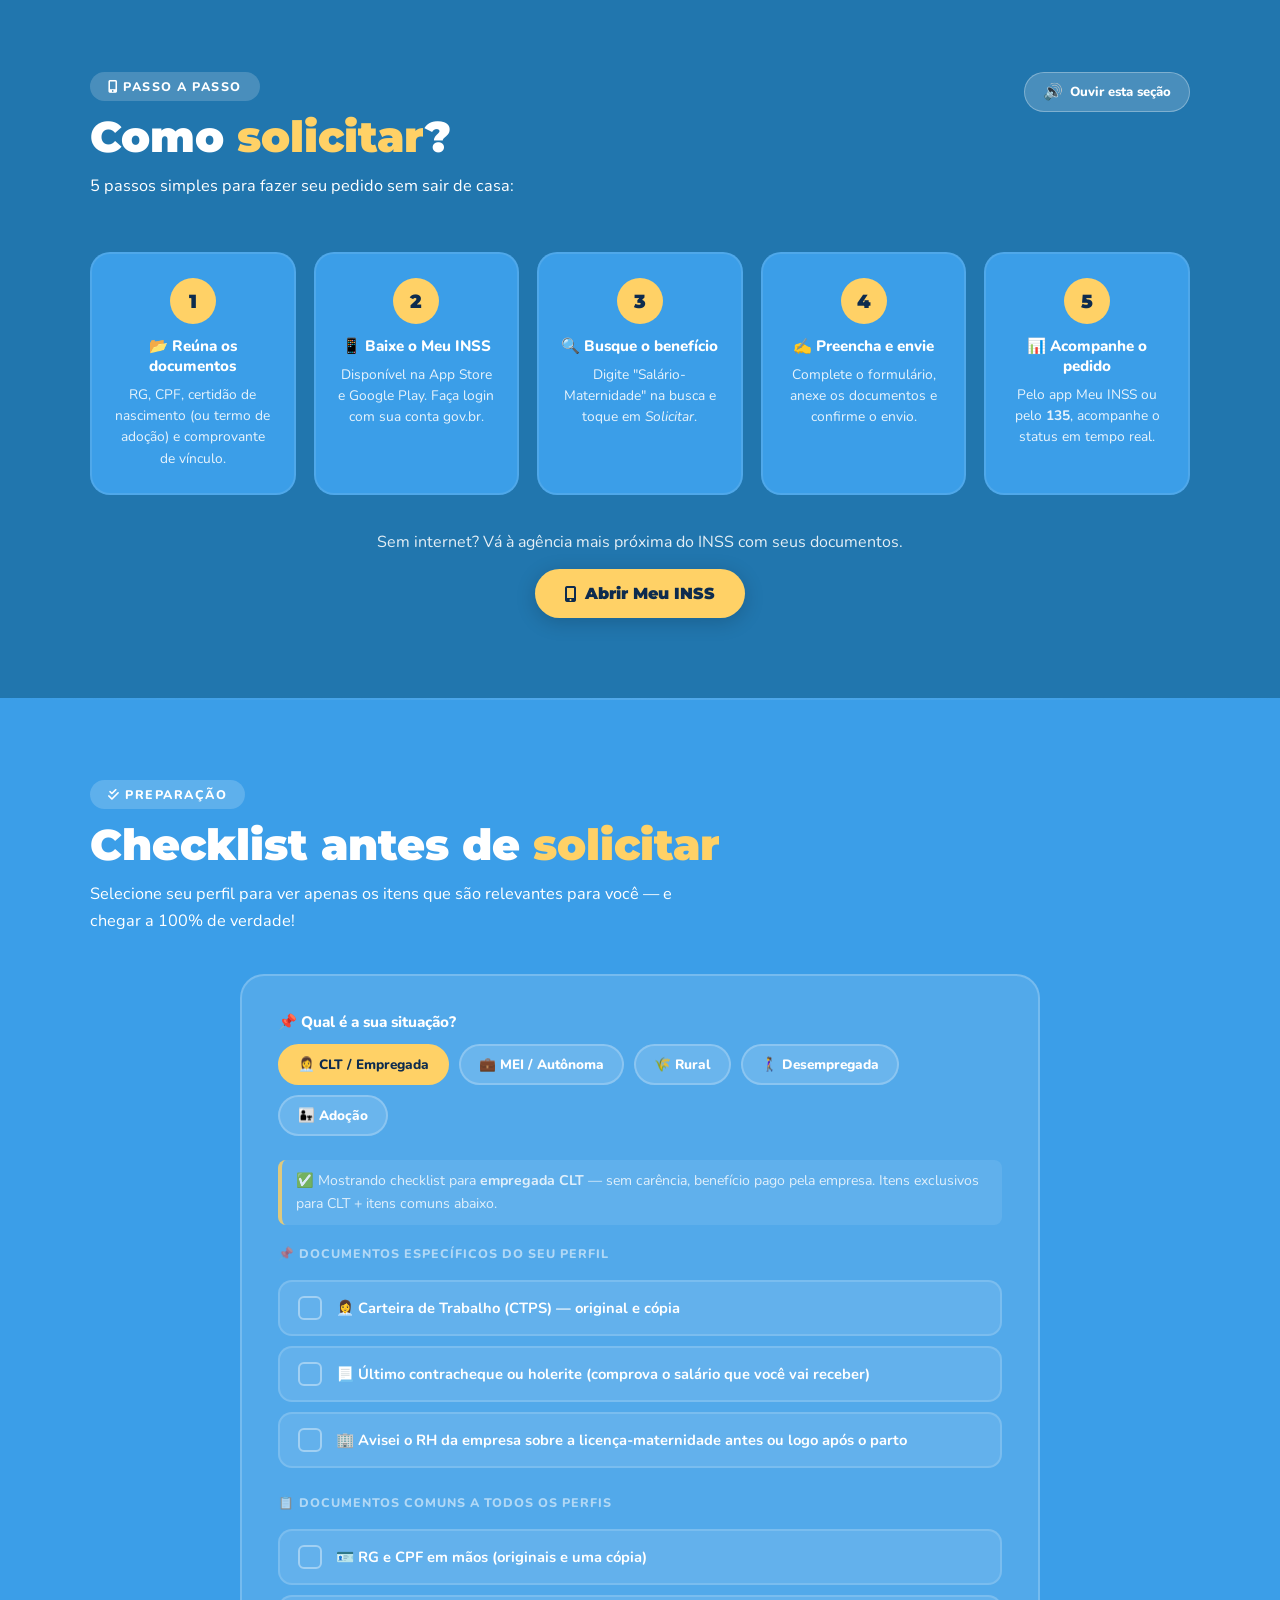
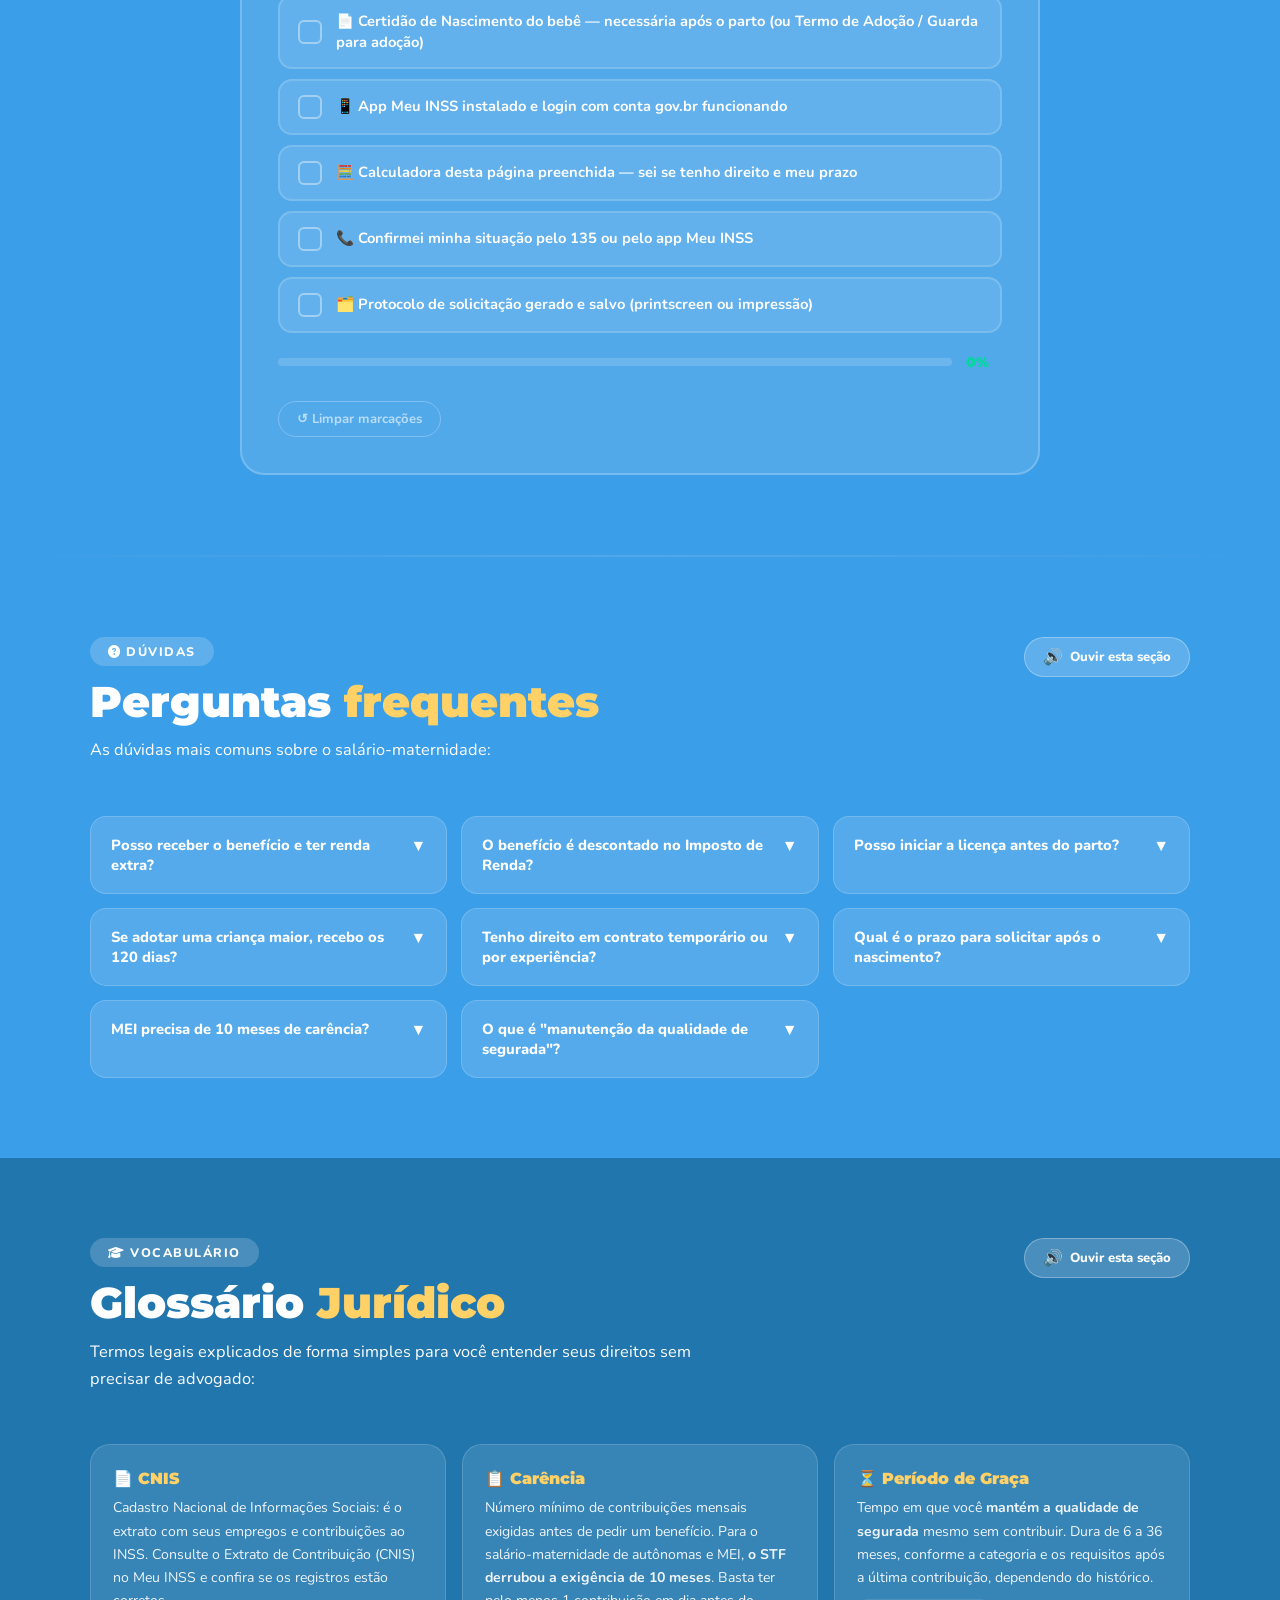
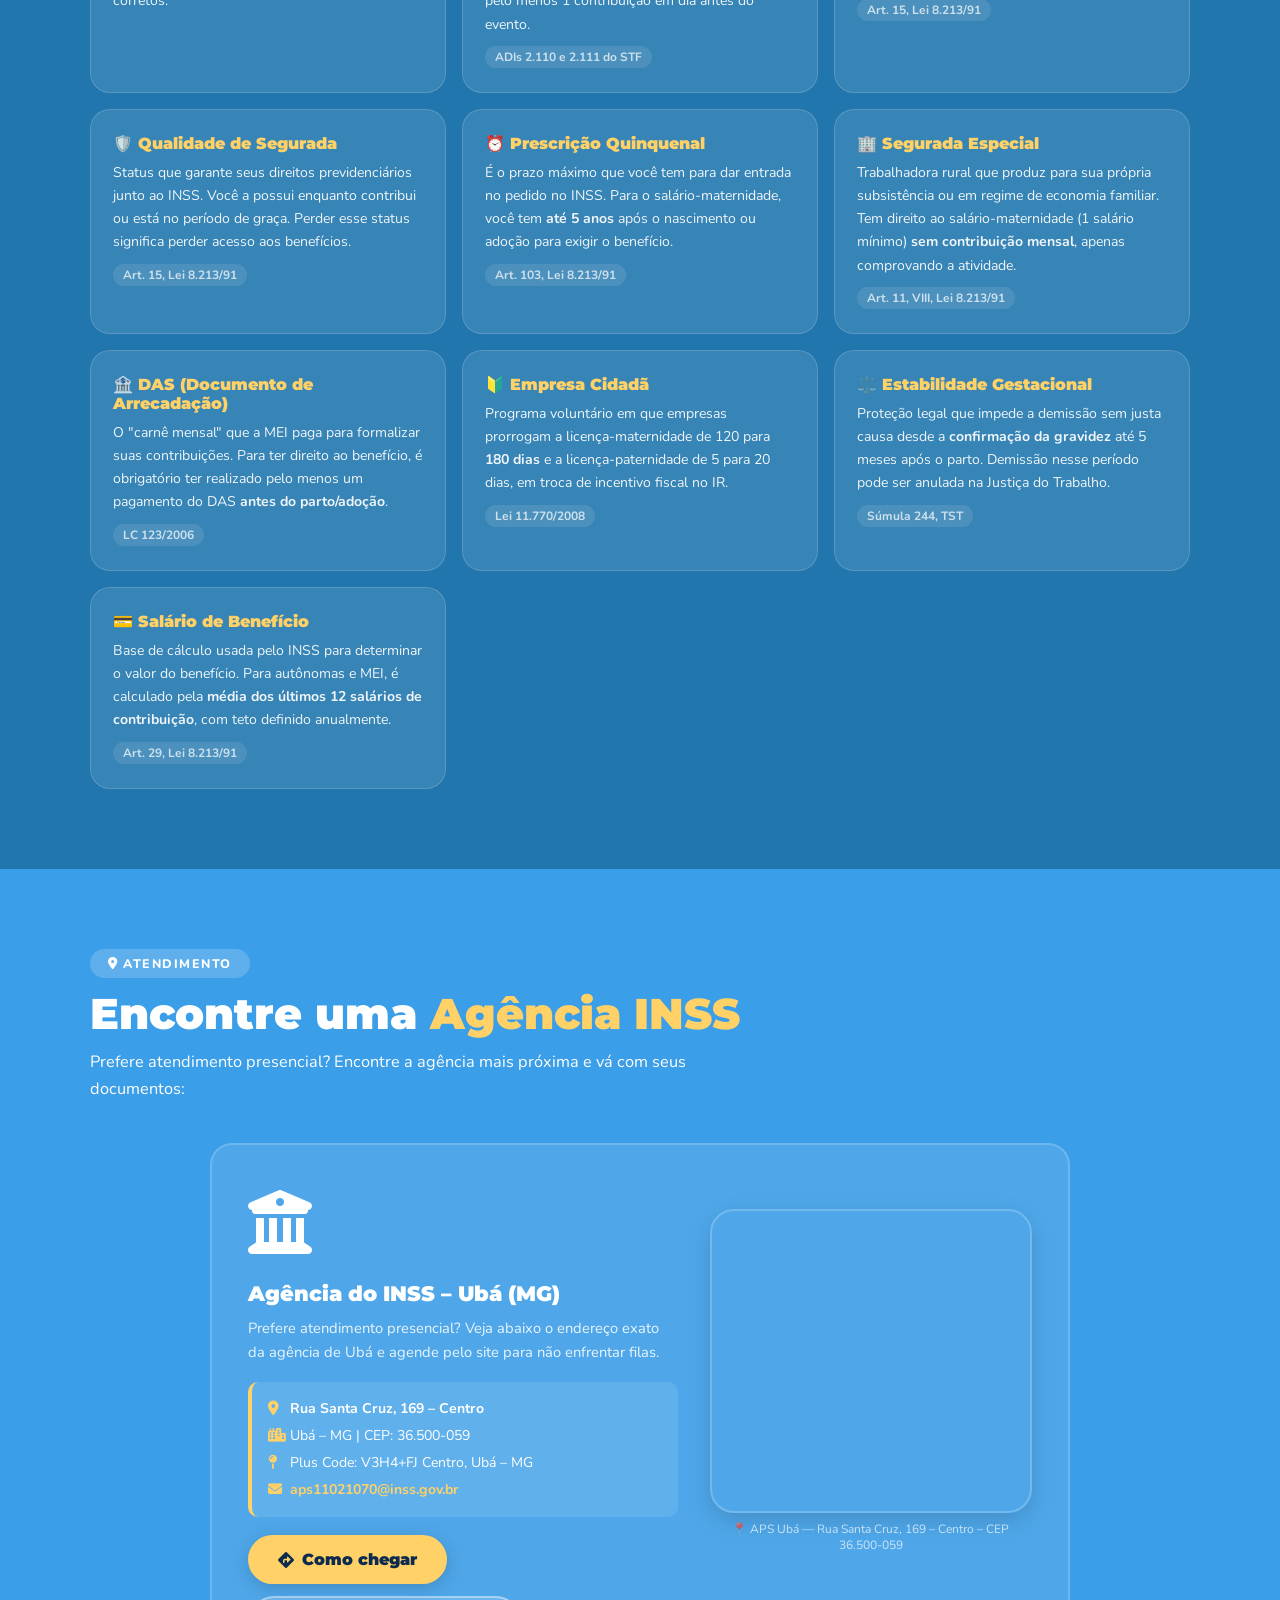
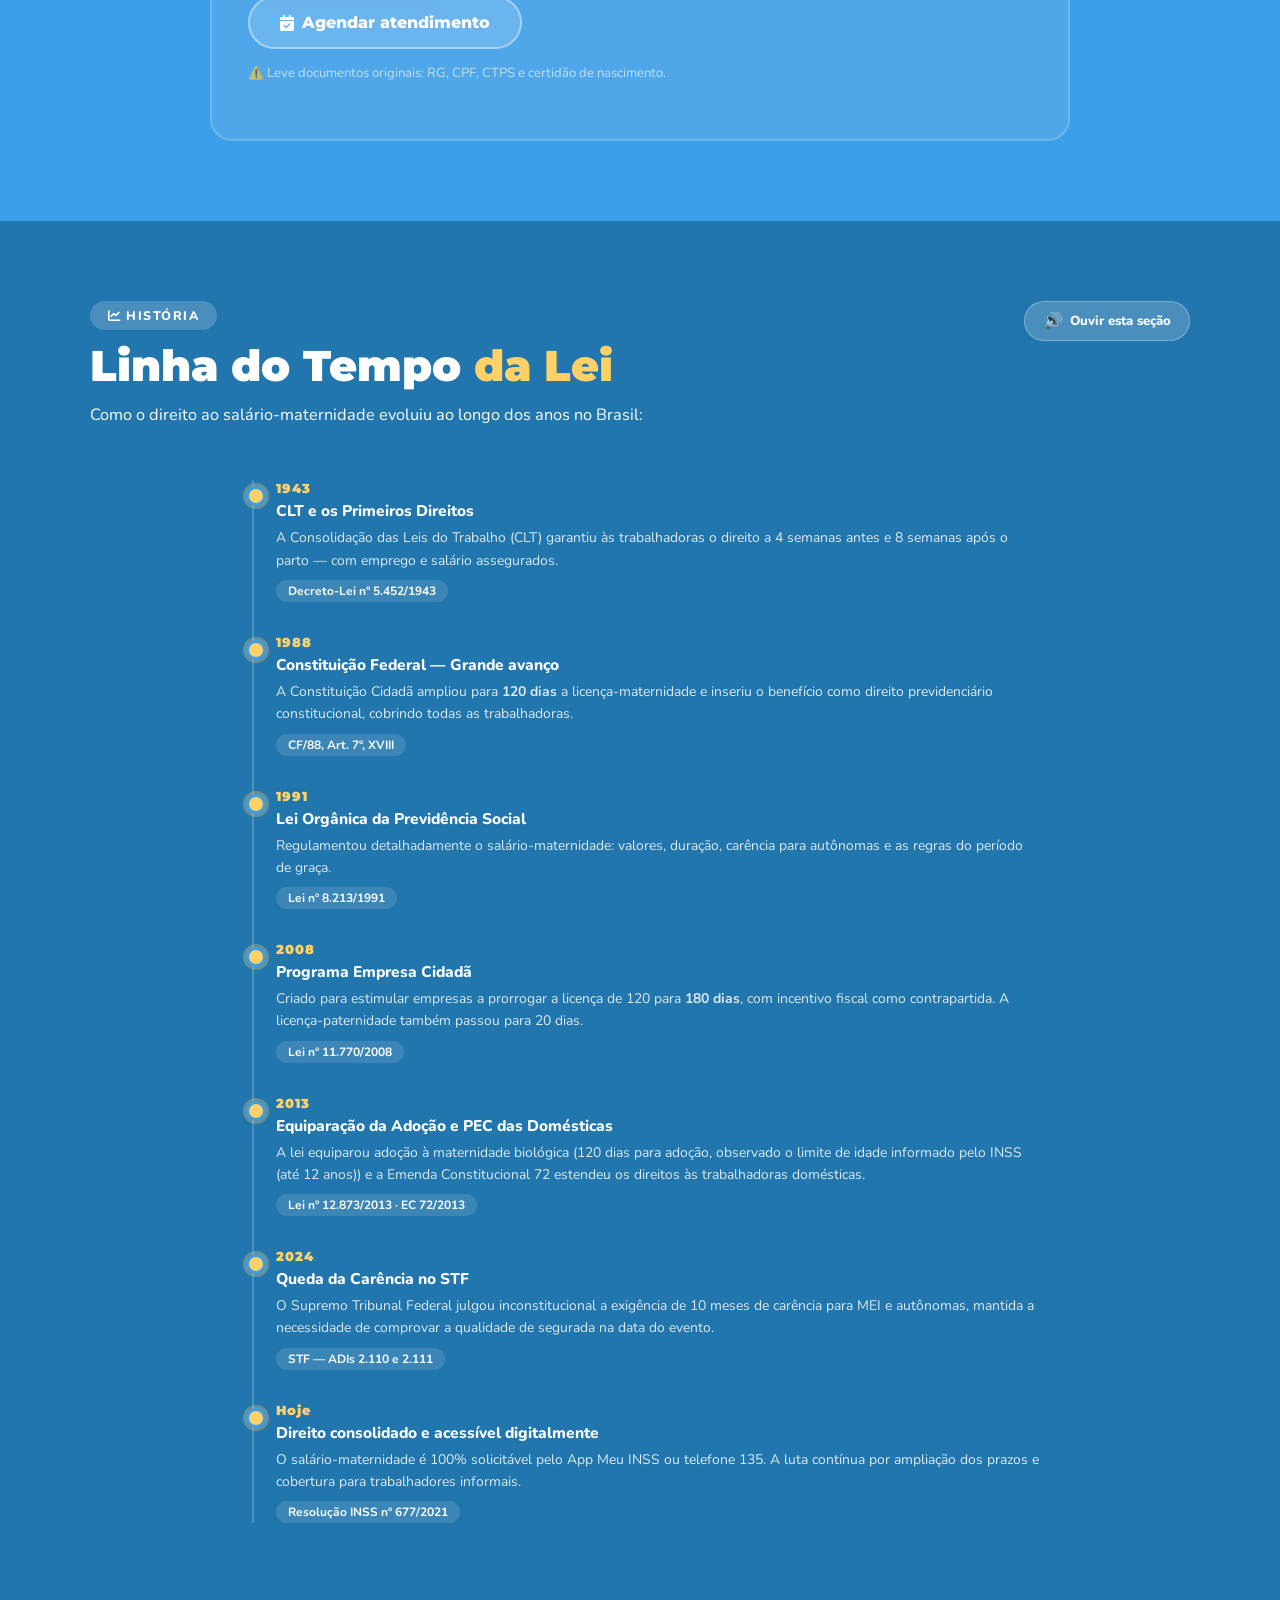
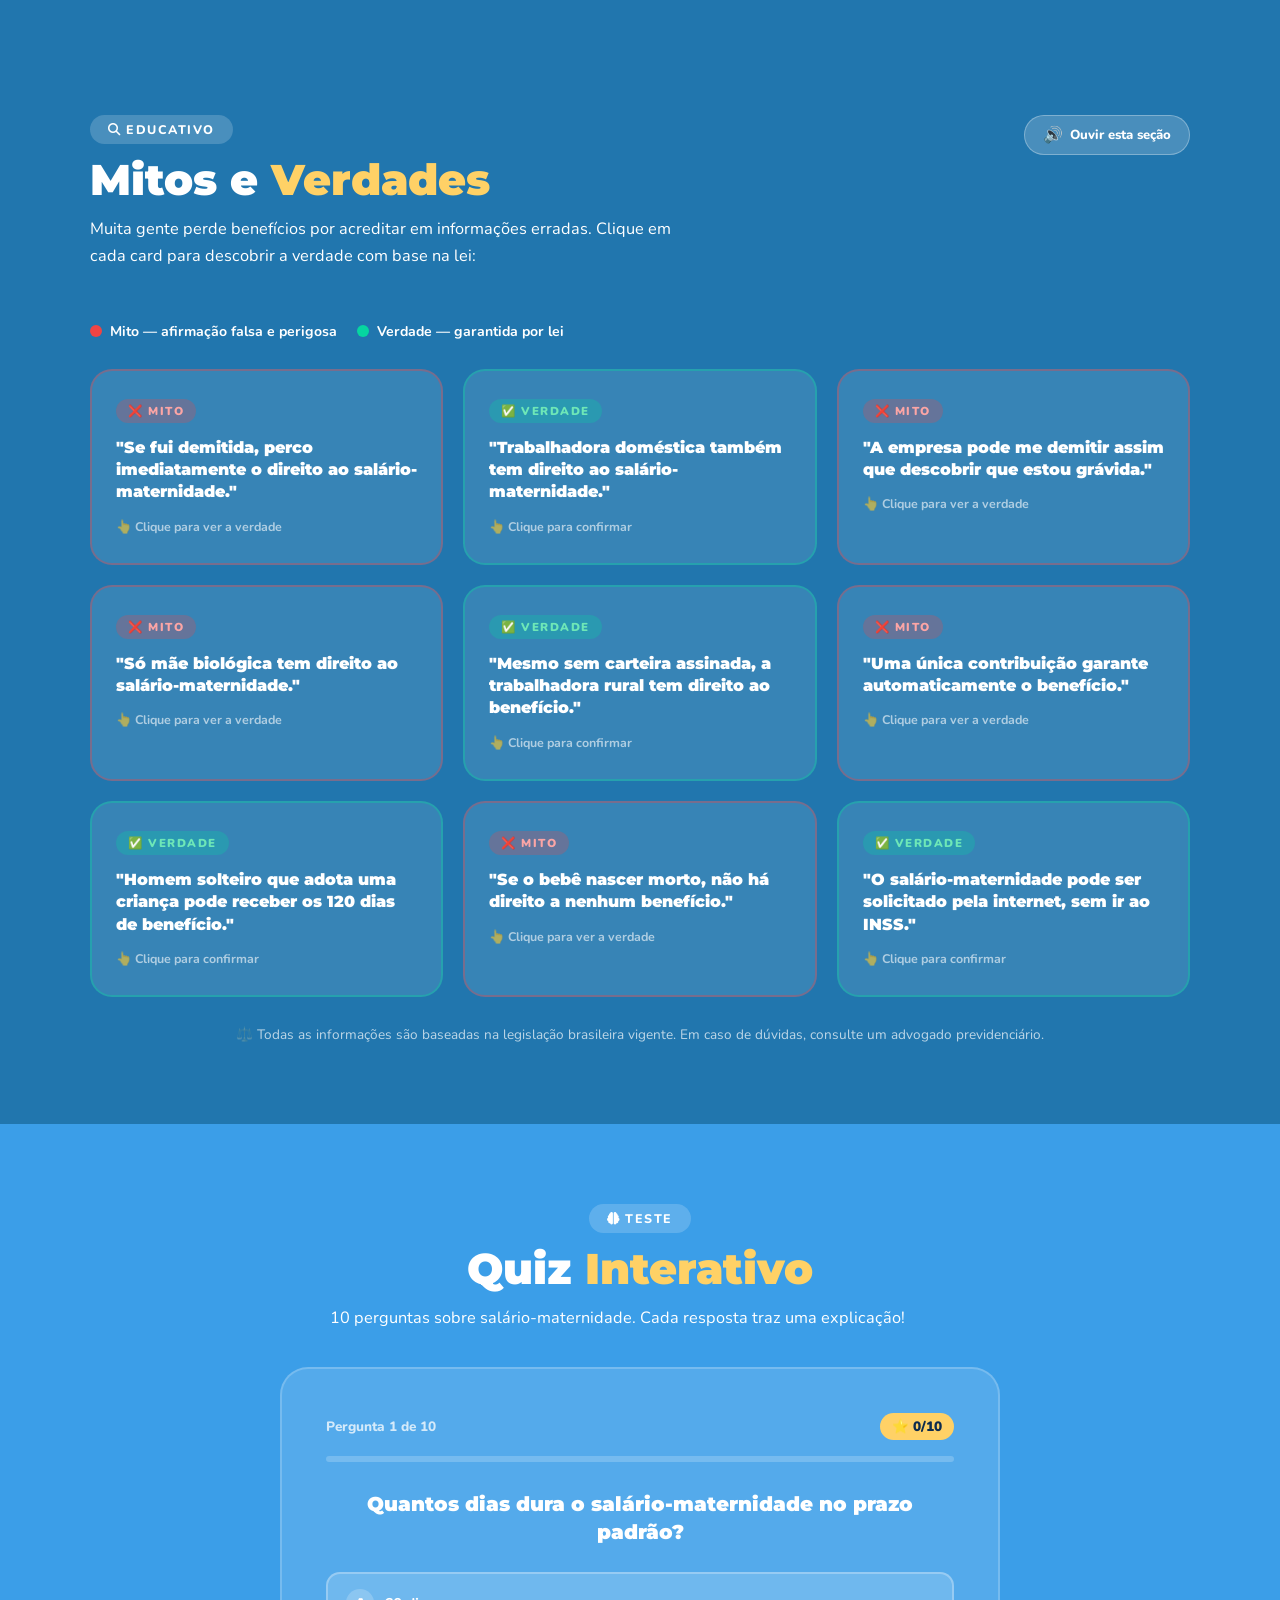
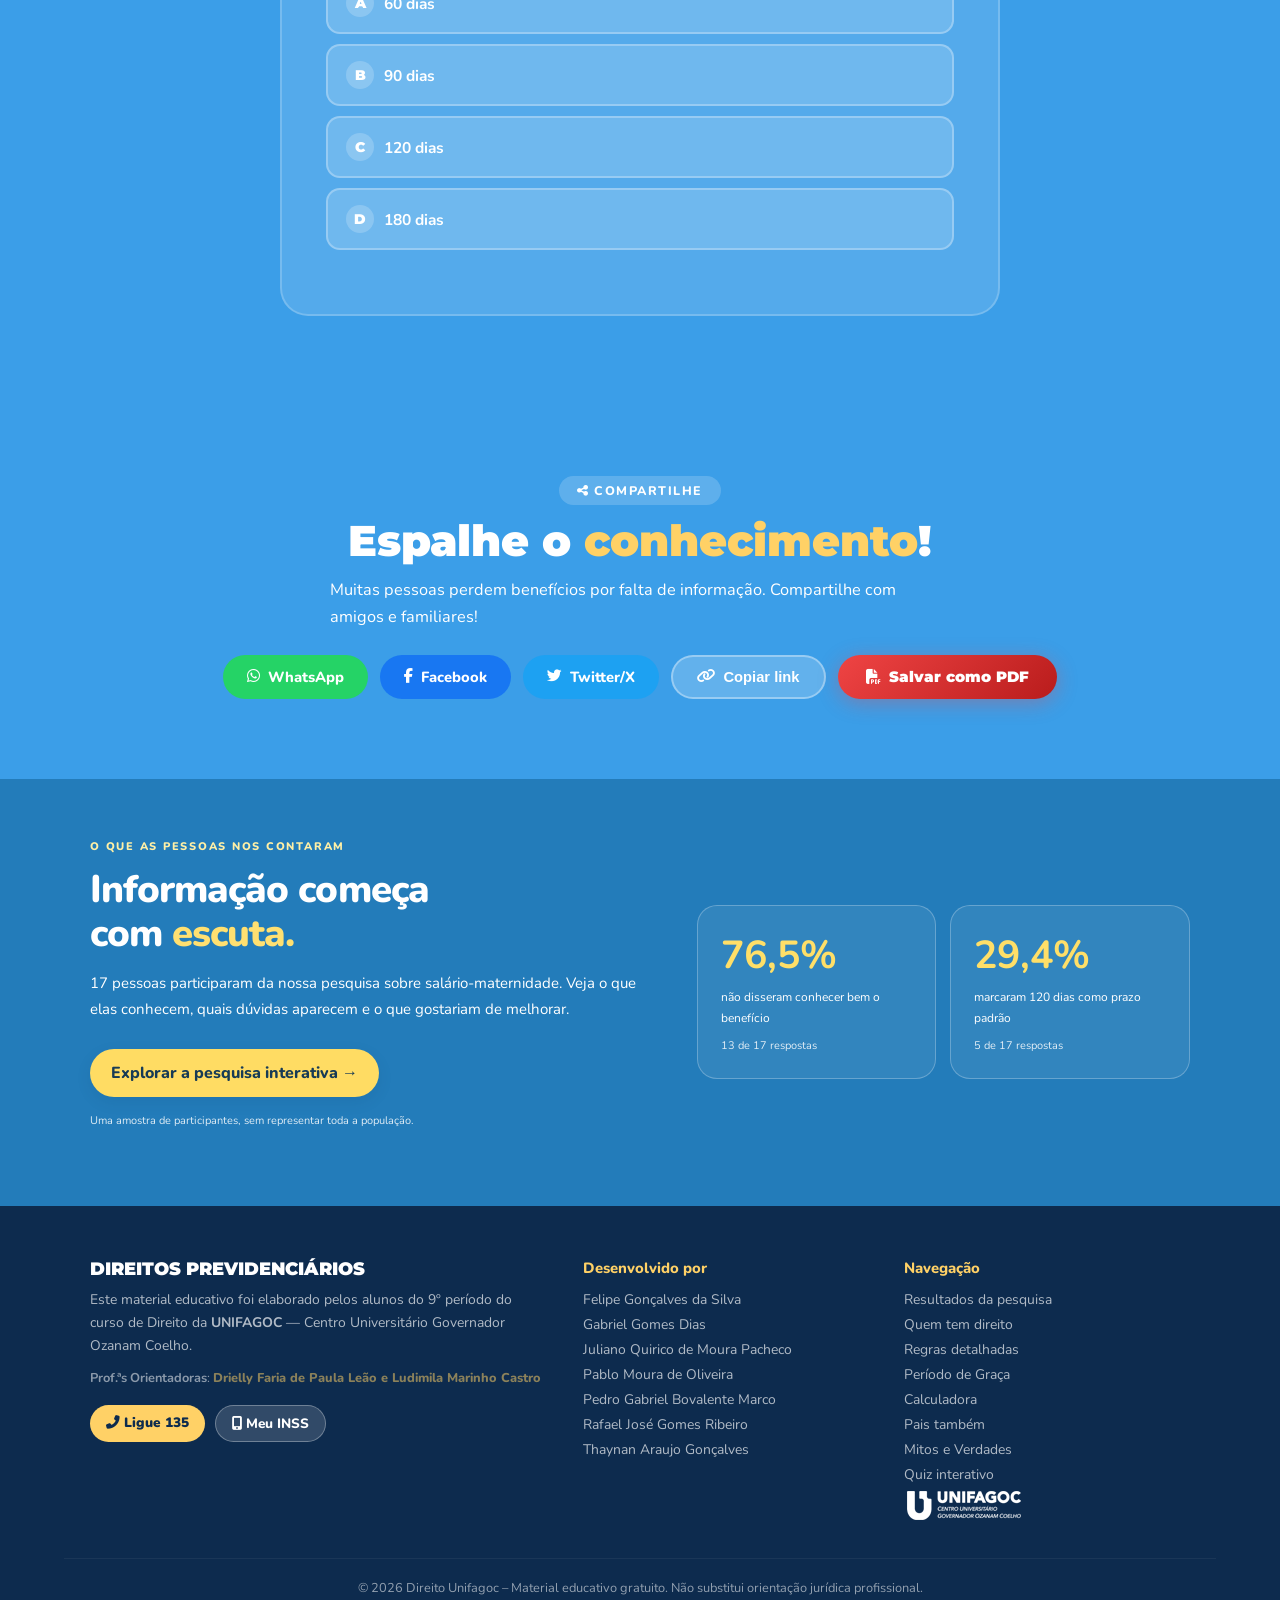
==== commit 3500f17e: "Add files via upload" ====
--- a/index.html
+++ b/index.html
@@ -2818,6 +2818,17 @@
   font-weight: 800;
 }
 
+/* O botão nativo permanece oculto mesmo após a injeção dos estilos do plugin. */
+html body #site-vlibras [vw-access-button],
+html body #site-vlibras .vw-access-button,
+html body [vw-access-button][data-site-hidden] {
+ display:none!important; visibility:hidden!important; opacity:0!important;
+ pointer-events:none!important;
+}
+
+/* VLibras atual: o acionador fica em um Shadow DOM; oculta-se só seu host. */
+html body #vlibras-access-wrapper { display:none!important; visibility:hidden!important; pointer-events:none!important; }
+
 </style>
     <style>
 #duda-toggle {
@@ -3041,7 +3052,7 @@
 
     <div id="toast" role="status" aria-live="polite"></div>
 
-    <div vw class="enabled">
+    <div id="site-vlibras" vw class="enabled">
       <div vw-access-button class="active"></div>
       <div vw-plugin-wrapper>
         <div class="vw-plugin-top-wrapper"></div>
@@ -6735,60 +6746,37 @@
 /* ========== VLIBRAS ========== */
 let vlibrasAtivo = false;
 
-/* Observa quando o painel do VLibras abre e o reposiciona para o canto inferior direito */
-function observarPainelVLibras() {
-  const config = {
-    attributes: true,
-    attributeFilter: ["class", "style"],
-    subtree: true,
-  };
-  const obs = new MutationObserver(() => {
-    const wrapper =
-      document.querySelector("[vw-plugin-wrapper]") ||
-      document.querySelector(".vw-plugin-wrapper");
-    if (!wrapper) return;
-
-    const setWidgetStyle = (name, value, priority) => {
-      if (
-        wrapper.style.getPropertyValue(name) !== value ||
-        wrapper.style.getPropertyPriority(name) !== priority
-      )
-        wrapper.style.setProperty(name, value, priority);
-    };
-    /* Quando o painel está visível (VLibras adiciona classe ativa), reposiciona */
-    setWidgetStyle("position", "fixed", "important");
-    setWidgetStyle("bottom", "0", "important");
-    setWidgetStyle("right", "0", "important");
-    setWidgetStyle("left", "auto", "important");
-    setWidgetStyle("top", "auto", "important");
-    setWidgetStyle("transform", "none", "important");
-    setWidgetStyle("z-index", "9000", "important");
-    setWidgetStyle("max-width", "100vw", "important");
+// O plugin pode reconstruir o acionador depois do carregamento.
+function ocultarAcionadorVLibras() {
+  document.querySelectorAll('#vlibras-access-wrapper, [vw-access-button], .vw-access-button').forEach(btn => {
+    if (!btn.hasAttribute('data-site-hidden')) btn.setAttribute('data-site-hidden', '');
+    if (btn.getAttribute('aria-hidden') !== 'true') btn.setAttribute('aria-hidden', 'true');
+    if (btn.getAttribute('tabindex') !== '-1') btn.setAttribute('tabindex', '-1');
+    for (const [key, value] of Object.entries({display:'none',visibility:'hidden',opacity:'0','pointer-events':'none'})) {
+      if (btn.style.getPropertyValue(key) !== value || btn.style.getPropertyPriority(key) !== 'important')
+        btn.style.setProperty(key, value, 'important');
+    }
   });
-
-  const root = document.querySelector("[vw]");
-  if (root) obs.observe(root, config);
-}
-observarPainelVLibras();
-
+}
+ocultarAcionadorVLibras();
+new MutationObserver(ocultarAcionadorVLibras).observe(document.body, {
+ childList:true, subtree:true, attributes:true, attributeFilter:['class','style']
+});
 function ativarVLibras() {
-  const btn = document.querySelector("[vw-access-button]");
-  if (!btn) {
-    mostrarToast("⚠️ VLibras ainda carregando. Aguarde um instante.");
+  // Versão atual: abre o aplicativo pela API do próprio widget.
+  if (typeof window.VLibrasWidget?.open === 'function') {
+    window.VLibrasWidget.open();
+    ocultarAcionadorVLibras();
     return;
   }
-  /* Torna clicável momentaneamente fora da área visível */
-  btn.style.cssText =
-    "display:block!important;visibility:visible!important;opacity:0!important;position:fixed!important;top:-9999px!important;left:-9999px!important;";
+  const btn = document.querySelector('[vw-access-button]');
+  if (!window.VLibras || !btn || !btn.querySelector('img,svg')) {
+    mostrarToast('O tradutor de Libras ainda está carregando. Tente novamente em instantes.');
+    return;
+  }
+  // Um clique programático funciona com o acionador oculto.
   btn.click();
-  setTimeout(() => {
-    btn.style.cssText =
-      "display:none!important;visibility:hidden!important;opacity:0!important;pointer-events:none!important;";
-  }, 150);
-  vlibrasAtivo = !vlibrasAtivo;
-  const a11yBtn = document.querySelector('.a11y-btn[onclick*="ativarVLibras"]');
-  if (a11yBtn) a11yBtn.classList.toggle("active", vlibrasAtivo);
-  mostrarToast(vlibrasAtivo ? "🤟 VLibras ativado!" : "🤟 VLibras desativado.");
+  ocultarAcionadorVLibras();
 }
 
 </script>
@@ -7015,13 +7003,19 @@
       this.pending = null;
       this.lastQuery = "";
       this.lastResults = [];
+      this.lastTopic = null;
+      this.topicPending = null;
     }
     reset() {
       this.context = {};
       this.pending = null;
       this.lastQuery = "";
       this.lastResults = [];
+      this.lastTopic = null;
+      this.topicPending = null;
       this.waiting = null;
+      this.lastTopic = null;
+      this.topicPending = null;
     }
     ask(input) {
       const n = normalize(input);
@@ -7038,7 +7032,8 @@
         };
       }
       const risk = sensitive(input);
-      if (risk)
+      if (risk) {
+        this.pending = null; this.topicPending = null; this.waiting = null;
         return {
           text:
             risk === "violencia"
@@ -7065,11 +7060,12 @@
             "Como fazer o pedido?",
           ],
         };
+      }
       if (this.pending) {
         if (/^(sim|isso|correto|confirmo|certo)$/.test(n)) {
           Object.assign(this.context, this.pending);
           this.pending = null;
-          return this.next();
+          return this.topicReply?.(this.topicPending) || this.next();
         }
         if (/^(nao|corrigir|errado)$/.test(n)) {
           this.pending = null;
@@ -7089,16 +7085,24 @@
       }
       if (Object.keys(f).length >= 2) {
         this.pending = f;
+        this.topicPending = this.detectTopic?.(input) || this.topicPending;
         this.lastQuery = input;
         return {
           text:
             "Só para confirmar o que entendi:\n" +
             this.describe(f) +
-            "\nEstá correto? Os tempos são aproximados e não calculam a data de perda da proteção.",
+            "\nEntendi certo?",
           suggest: ["Sim", "Corrigir"],
         };
       }
       Object.assign(this.context, f);
+      const topic = this.detectTopic?.(input);
+      if (topic) return this.topicReply(topic);
+      if (this.topicPending && f.profile) return this.topicReply(this.topicPending);
+      if (/nao entendi|mais simples|complicado/.test(n) && this.lastTopic)
+        return this.topicReply(this.lastTopic, true);
+      if (/^(e depois|mais detalhes|me explica melhor)$/.test(n) && this.lastTopic)
+        return this.topicReply(this.lastTopic);
       if (
         /^(tenho direito|tenho direito ao beneficio|posso receber salario maternidade)$/.test(
           n,
@@ -7159,7 +7163,7 @@
       this.lastResults = results;
       if (!results.length || results[0].coverage < 0.34)
         return {
-          text: "Não encontrei uma resposta segura para essa pergunta no site. Tente indicar o assunto ou escolha uma opção. Não consigo responder sobre temas que o site não aborda.",
+          text: "Não consegui ligar sua pergunta a uma informação do site. Você quer saber sobre o valor, os documentos ou como fazer o pedido?",
           suggest: [
             "Tenho direito?",
             "Documentos",
@@ -7177,7 +7181,7 @@
           choices: results.slice(0, 3),
         };
       return {
-        text: "Encontrei esta informação no site:",
+        text: "Este trecho pode ajudar com a sua dúvida:",
         docs: results.slice(0, 1),
         related: results.slice(1, 3),
       };
@@ -7185,7 +7189,7 @@
     describe(c = this.context) {
       return (
         [
-          c.profile && "Situação: " + c.profile,
+          c.profile && "Você informou: " + ({clt:"trabalho com carteira assinada", mei:"MEI ou trabalho por conta própria", rural:"trabalho no campo", desempregada:"sem emprego atualmente"}[c.profile] || c.profile),
           c.event && "Evento: " + c.event,
           c.months != null &&
             "Tempo informado sem trabalhar/contribuir: aproximadamente " +
@@ -7228,9 +7232,10 @@
         };
       return {
         text:
-          "O que você contou:\n" +
-          this.describe() +
-          "\n\nIsso serve para orientar a consulta, sem confirmar o benefício. A qualidade de segurada precisa ser verificada na data do evento; tempo aproximado não substitui CNIS e datas exatas.",
+          (c.profile === "desempregada" || c.contributing === false
+            ? "Parar de trabalhar ou de pagar o INSS não significa perder a proteção imediatamente. Precisamos conferir se ela ainda existia na data do parto ou da adoção."
+            : "Já tenho uma ideia da sua situação. O próximo passo é conferir os documentos e por onde fazer o pedido.") +
+          "\n\nPor onde você prefere continuar?",
         suggest: [
           "Quais documentos?",
           "Como pedir?",
@@ -7248,6 +7253,96 @@
   root.DudaEngine = { Engine, normalize, tokens, rank, facts, sensitive };
   if (typeof module !== "undefined") module.exports = root.DudaEngine;
 })(typeof window !== "undefined" ? window : globalThis);
+
+</script>
+    <script>
+/* Respostas revisadas, locais e por assunto. Referências: INSS, consultado em 01/10/2026.
+ * A busca no conteúdo continua como alternativa para os demais assuntos. */
+(function () {
+  'use strict';
+  const proto = DudaEngine.Engine.prototype;
+  const official = 'https://www.gov.br/inss/pt-br/direitos-e-deveres/salario-maternidade/';
+  const profiles = ['Carteira assinada', 'Sou MEI', 'Trabalho na roça', 'Estou desempregada'];
+  proto.detectTopic = function (input) {
+    const n = DudaEngine.normalize(input);
+    if (/document|papeis|papelada|preciso levar/.test(n)) return 'documentos';
+    if (/quanto.*(receb|ganh|pag)|qual.*valor|\bvalor\b|quanto recebo/.test(n)) return 'valor';
+    if (/quanto tempo dura|quantos dias|duracao|por quanto tempo/.test(n)) return 'duracao';
+    if (/como.*(pedir|solicitar|peco)|dar entrada|onde.*(pedir|solicitar)|fazer o pedido/.test(n)) return 'pedido';
+    if (/carencia|quantas contribuicoes|uma contribuicao|1 contribuicao/.test(n)) return 'carencia';
+    if (/o que.*(graca|protecao)|periodo de graca/.test(n)) return 'graca';
+    if (/\bcnis\b|\bcniz\b/.test(n)) return 'cnis';
+    return null;
+  };
+  proto.topicReply = function (topic, simple = false) {
+    if (!topic) return null;
+    this.lastTopic = topic;
+    this.waiting = null;
+    const c = this.context;
+    const needsProfile = ['valor', 'documentos', 'pedido'].includes(topic);
+    if (needsProfile && !c.profile && c.event !== 'adoção') {
+      this.topicPending = topic;
+      const lead = {valor:'O valor depende de como você está vinculada ao INSS.',documentos:'Eu te ajudo a separar o que levar.',pedido:'Vou te indicar por onde começar.'}[topic];
+      return {text:lead + '\n\nVocê trabalha com carteira assinada, é MEI, trabalha no campo ou está desempregada?',suggest:profiles};
+    }
+    this.topicPending = null;
+    const reply = { text:'', suggest:[], links:[], source:official+'salario-maternidade' };
+    if (topic === 'valor') {
+      reply.source = official+'valor-do-salario-maternidade';
+      const texts = {
+        clt:'Como você trabalha com carteira assinada, em regra o valor mensal corresponde à sua remuneração integral. Se recebe comissões ou valores variáveis, o cálculo precisa considerar isso.',
+        mei:'Para MEI, o valor depende dos registros de contribuição. Se você só contribui pelo DAS sobre o mínimo, o benefício normalmente fica no salário mínimo. Outros vínculos podem mudar o cálculo.',
+        desempregada:'No seu caso, o valor depende das contribuições anteriores. A regra usa a soma de até 12 salários de contribuição, dentro dos últimos 15 meses, dividida por 12, respeitado o mínimo legal.',
+        rural:'Para quem trabalha no campo como segurada especial, o valor é de um salário mínimo por mês. Se você tem emprego rural com carteira, a regra é outra.'
+      };
+      reply.text = texts[c.profile] || 'Na adoção, o valor também depende da categoria e das contribuições. Qual é a sua situação de trabalho?';
+      reply.suggest = c.profile ? ['Como pedir?', 'Quais documentos?'] : profiles;
+      if (!c.profile) this.topicPending = topic;
+    }
+    if (topic === 'documentos') {
+      reply.text = 'Comece pelo documento de identificação e CPF. Se o bebê já nasceu, separe também a certidão de nascimento.';
+      if (c.event === 'adoção') reply.text = 'Para adoção ou guarda para adotar, separe o documento de identificação, CPF e o termo judicial correspondente.';
+      else if (c.profile === 'clt') reply.text += '\n\nDeixe a carteira de trabalho à mão e confirme com o RH os documentos para o afastamento.';
+      else if (c.profile === 'mei') reply.text += '\n\nVale conferir o CNIS e guardar os comprovantes das contribuições.';
+      else if (c.profile === 'desempregada') reply.text += '\n\nSepare a carteira de trabalho, a rescisão e o CNIS para conferir o período em que você ainda tinha proteção.';
+      else if (c.profile === 'rural') reply.text += '\n\nSepare também os documentos que comprovam sua atividade rural.';
+      reply.text += '\n\nA lista pode mudar conforme o caso. O checklist ajuda a organizar tudo.';
+      reply.links = [['Abrir meu checklist', '#checklist']];
+      reply.suggest = ['Como pedir?', 'O que é CNIS?'];
+    }
+    if (topic === 'pedido') {
+      reply.text = c.profile === 'clt' && c.event !== 'adoção'
+        ? 'Em regra, você começa pelo RH da empresa. Avise sobre o afastamento e peça a lista de documentos. Há exceções com pedido direto ao INSS, como empregada de MEI e trabalho intermitente.'
+        : 'Você pode começar pelo Meu INSS: entre na sua conta gov.br e procure “Salário-Maternidade”. Siga as orientações e guarde o protocolo. Se tiver dificuldade, o 135 pode orientar.';
+      reply.links = [['Ver o passo a passo','#como-pedir'],['Abrir Meu INSS','https://meu.inss.gov.br/']];
+      reply.suggest = ['Quais documentos?', 'Quanto vou receber?'];
+    }
+    if (topic === 'duracao') {
+      reply.text = 'No parto, o salário-maternidade normalmente dura 120 dias. Algumas situações têm regras próprias. Você está perguntando sobre nascimento ou adoção?';
+      if (c.event === 'parto' || c.event === 'gravidez') reply.text = 'No caso de parto, normalmente são 120 dias. Existem situações específicas que podem alterar esse período, como internação prolongada.';
+      reply.suggest = ['Como pedir?', 'Quais documentos?'];
+    }
+    if (topic === 'carencia') {
+      reply.text = 'Não há mais uma quantidade mínima de contribuições exigida como carência para esse benefício. Mas é preciso ter proteção do INSS na data relevante. Uma contribuição isolada não garante a aprovação.';
+      reply.suggest = ['Tenho direito?', 'O que é período de graça?'];
+    }
+    if (topic === 'graca') {
+      reply.text = 'É o tempo em que você pode continuar protegida pelo INSS mesmo depois de parar de pagar. A duração varia conforme seu histórico; por isso, só saber há quantos meses você parou não fecha a análise.';
+      reply.links = [['Ver a explicação','#periodo-graca'],['Abrir calculadora','#calculadora']];
+      reply.suggest = ['Tenho direito?', 'O que é CNIS?'];
+    }
+    if (topic === 'cnis') {
+      reply.text = 'O CNIS é o extrato que reúne seus empregos e contribuições ao INSS. Ele ajuda a conferir se os registros estão certos. No Meu INSS, procure “Extrato de Contribuição (CNIS)”.';
+      reply.links = [['Abrir Meu INSS','https://meu.inss.gov.br/']];
+      reply.suggest = ['Quais documentos?', 'Como pedir?'];
+    }
+    if (simple) {
+      const short = {valor:'O valor muda conforme seu trabalho e suas contribuições. Para quem tem carteira assinada, em regra ele acompanha a remuneração.',documentos:'Separe sua identificação e os documentos do nascimento ou da adoção. No checklist você encontra o que conferir para o seu caso.',pedido:c.profile==='clt'?'Comece perguntando ao RH como solicitar a licença. Algumas categorias precisam pedir ao INSS.':'Abra o Meu INSS e procure “Salário-Maternidade”. Se precisar de ajuda, ligue 135.',duracao:'No parto, geralmente são 120 dias. Casos específicos podem ter outro prazo.',carencia:'Não é exigido um número mínimo de pagamentos. Mas você precisa estar protegida pelo INSS.',graca:'Mesmo depois de parar de pagar, você pode continuar protegida por algum tempo.',cnis:'É a lista dos seus empregos e pagamentos ao INSS. Você encontra no Meu INSS.'};
+      reply.text = short[topic];
+    }
+    return reply;
+  };
+})();
 
 </script>
     <script>
@@ -7359,6 +7454,7 @@
     } else location.href = href;
   }
   function tools(text, parent, doc) {
+    const responseTopic = doc ? null : engine.lastTopic;
     const row = document.createElement("div");
     row.className = "duda-tools";
     button(
@@ -7377,17 +7473,9 @@
     );
     button(
       "Explicar mais simples",
-      () =>
-        render({
-          text: text
-            .replace(/qualidade de segurada/gi, "proteção pelo INSS")
-            .replace(/fato gerador/gi, "parto, adoção ou outro evento")
-            .replace(/carência/gi, "número mínimo de contribuições")
-            .replace(
-              /período de graça/gi,
-              "tempo de proteção mesmo após parar de pagar",
-            ),
-        }),
+      () => render(responseTopic
+        ? engine.topicReply(responseTopic, true)
+        : {text: "Vamos por partes. Qual parte ficou difícil de entender?", suggest: ["Quanto vou receber?", "Quais documentos?", "Como pedir?"]}),
       row,
     );
     if (doc)
@@ -7414,12 +7502,20 @@
   }
   function docCard(doc, parent) {
     const title = document.createElement("strong");
-    title.textContent = doc.title;
+    title.textContent = doc.title.replace(/[▼▾]/g, '').trim();
     parent.append(title);
     const p = document.createElement("p");
-    p.textContent =
-      doc.text.length > 700 ? doc.text.slice(0, 700) + "…" : doc.text;
+    const cleaned = doc.text.replace(doc.title, '').replace(/[▼▾]/g, '').trim();
+    const excerpt = cleaned.length > 280 ? cleaned.slice(0, 280).replace(/\s+\S*$/, '') + '…' : cleaned;
+    p.textContent = excerpt;
     parent.append(p);
+    if (cleaned.length > 280) {
+      const details = document.createElement('details');
+      const summary = document.createElement('summary');
+      summary.textContent = 'Ler a explicação completa';
+      const full = document.createElement('p'); full.textContent = cleaned;
+      details.append(summary, full); parent.append(details);
+    }
     const row = document.createElement("div");
     row.className = "duda-actions";
     button("Ver texto completo no site", () => openTarget("#" + doc.id), row);
@@ -7469,6 +7565,11 @@
         button(d.title, () => render({ docs: [d] }), det),
       );
       box.append(det);
+    }
+    if (answer.source) {
+      const a = document.createElement('a'); a.className = 'duda-source';
+      a.textContent = 'Conferir no INSS'; a.href = answer.source;
+      a.target = '_blank'; a.rel = 'noopener noreferrer'; box.append(a);
     }
     if (!answer.docs) tools(answer.text || "", box);
     log.append(box);
@@ -7549,7 +7650,7 @@
   });
   function welcome() {
     render({
-      text: "Olá! Sou a Duda, ajuda automática deste site. Pode escrever sua dúvida do seu jeito. Consulto os textos do site e posso ajudar a encontrar documentos, regras e atendimento em Ubá.",
+      text: "Oi! Sou a Duda, assistente automática deste site. Pode me contar sua dúvida do seu jeito. Vamos por partes: o que você quer saber sobre salário-maternidade?",
       suggest: [
         "Estou desempregada",
         "Sou MEI",
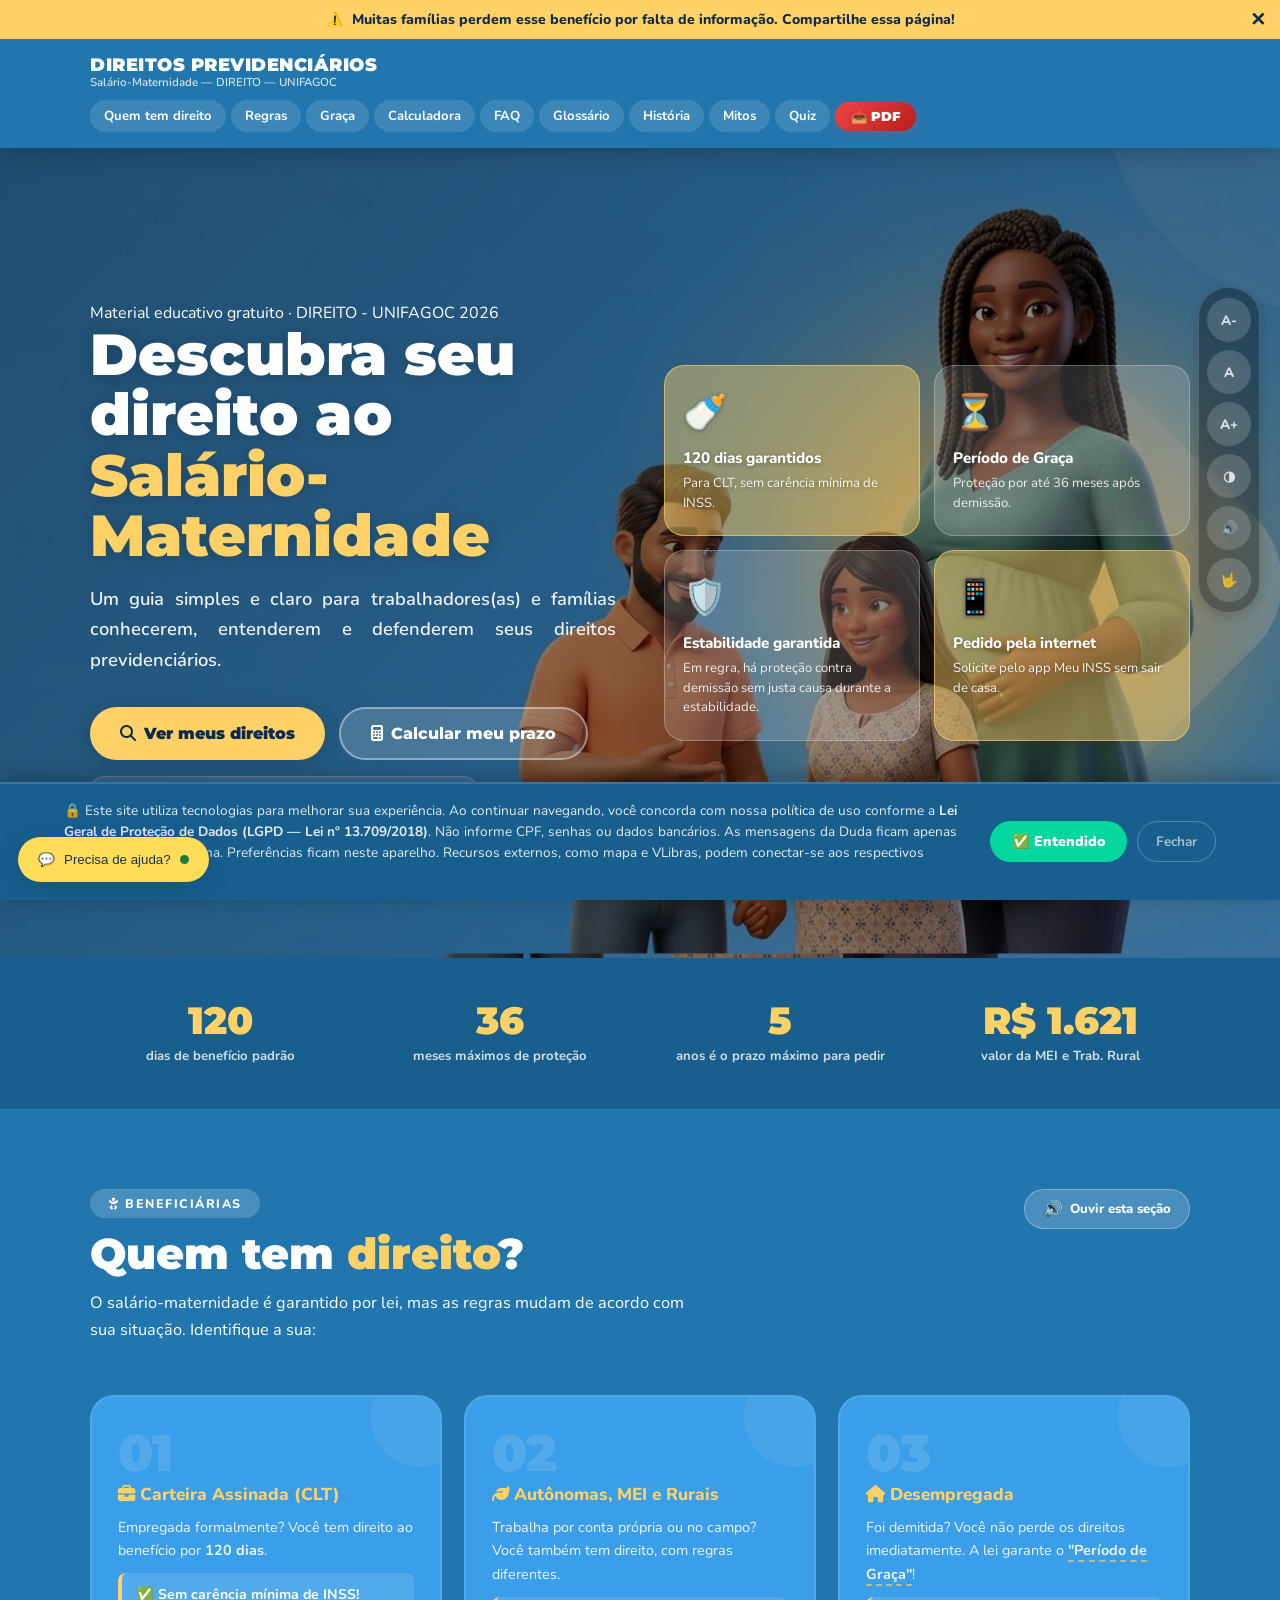
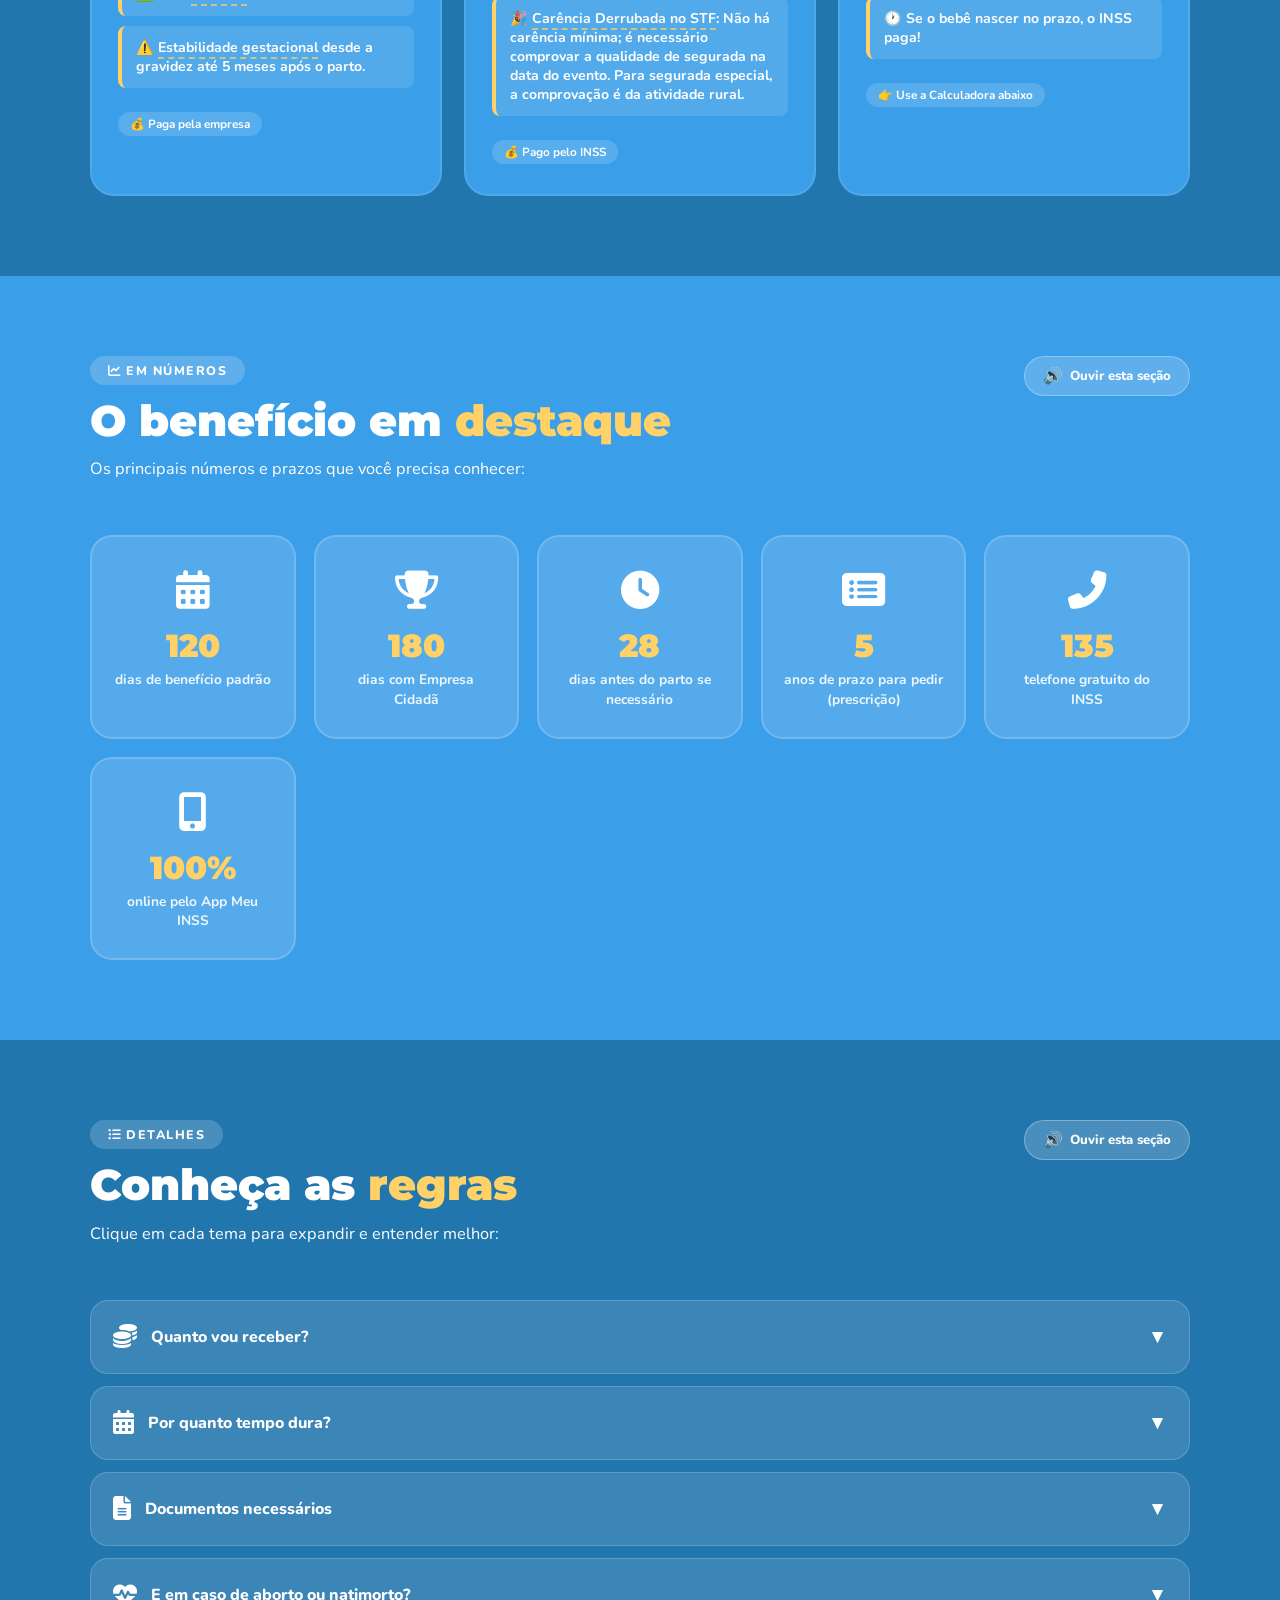
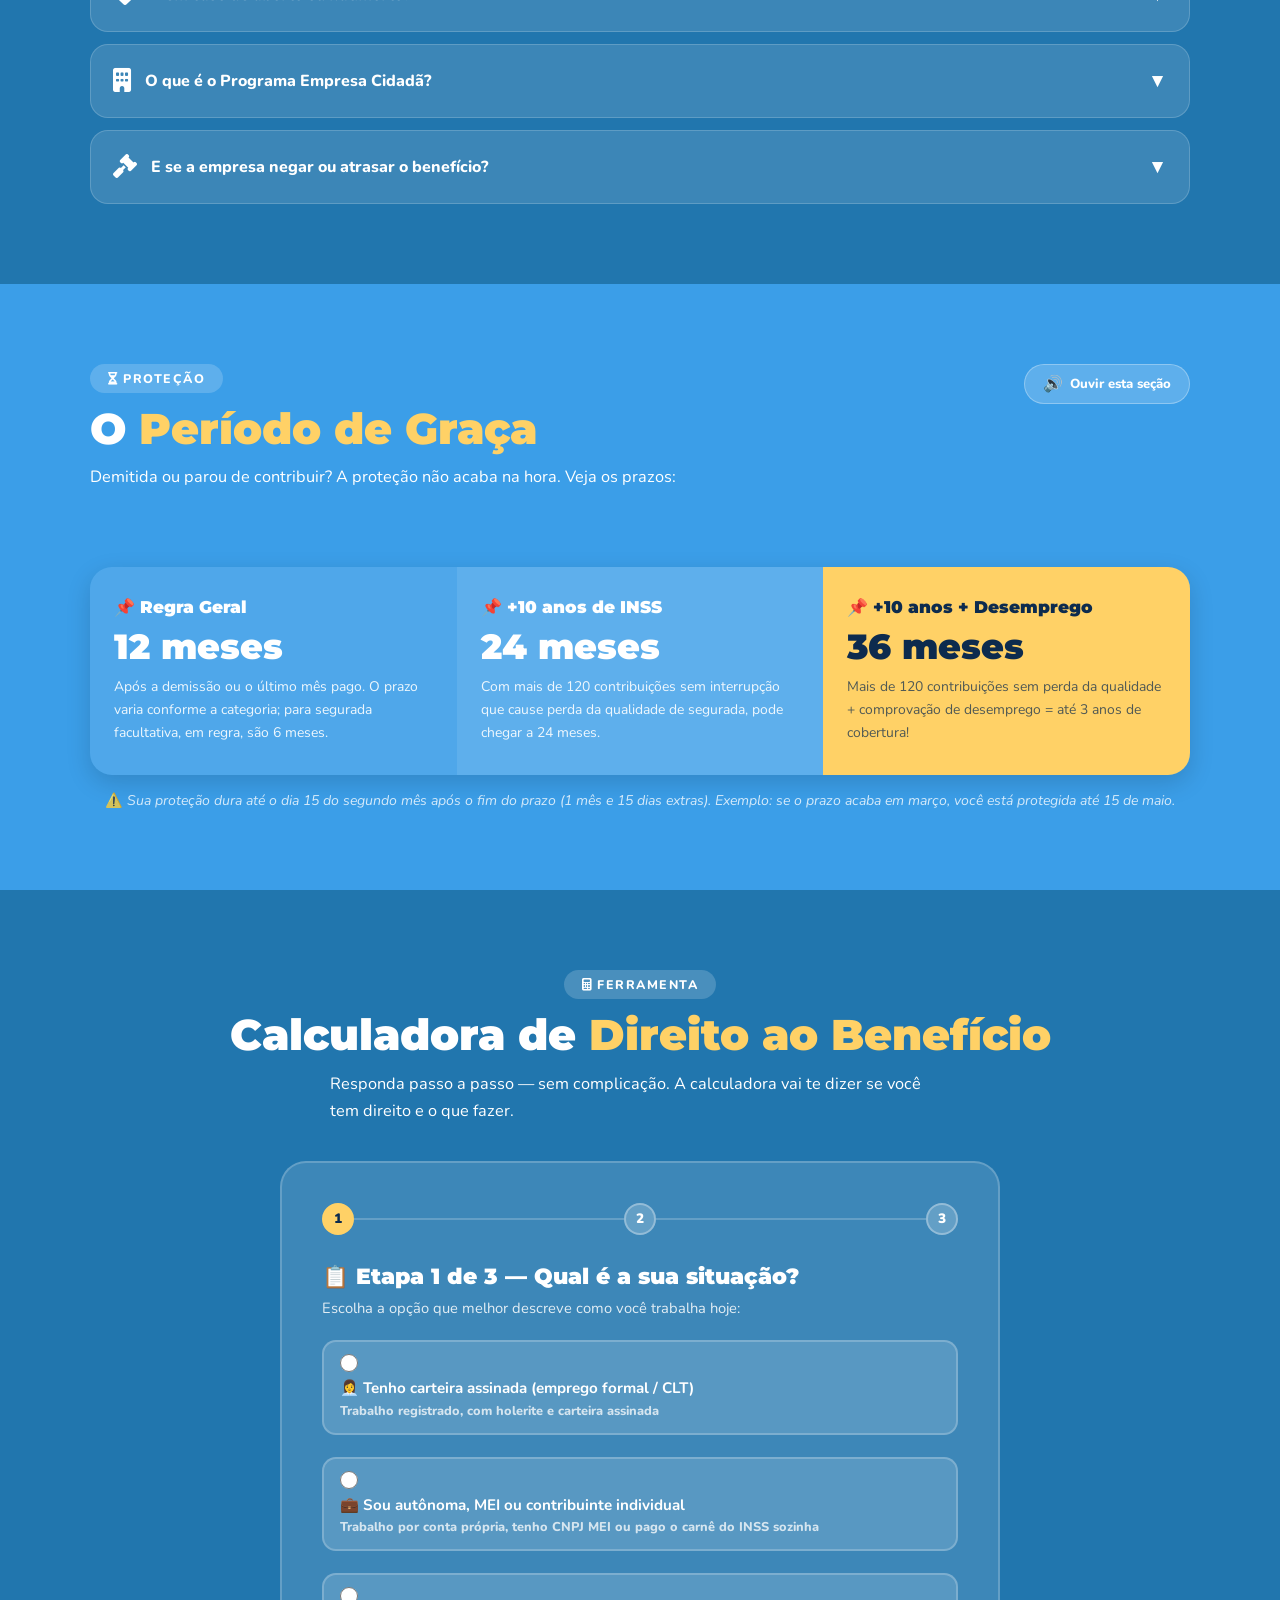
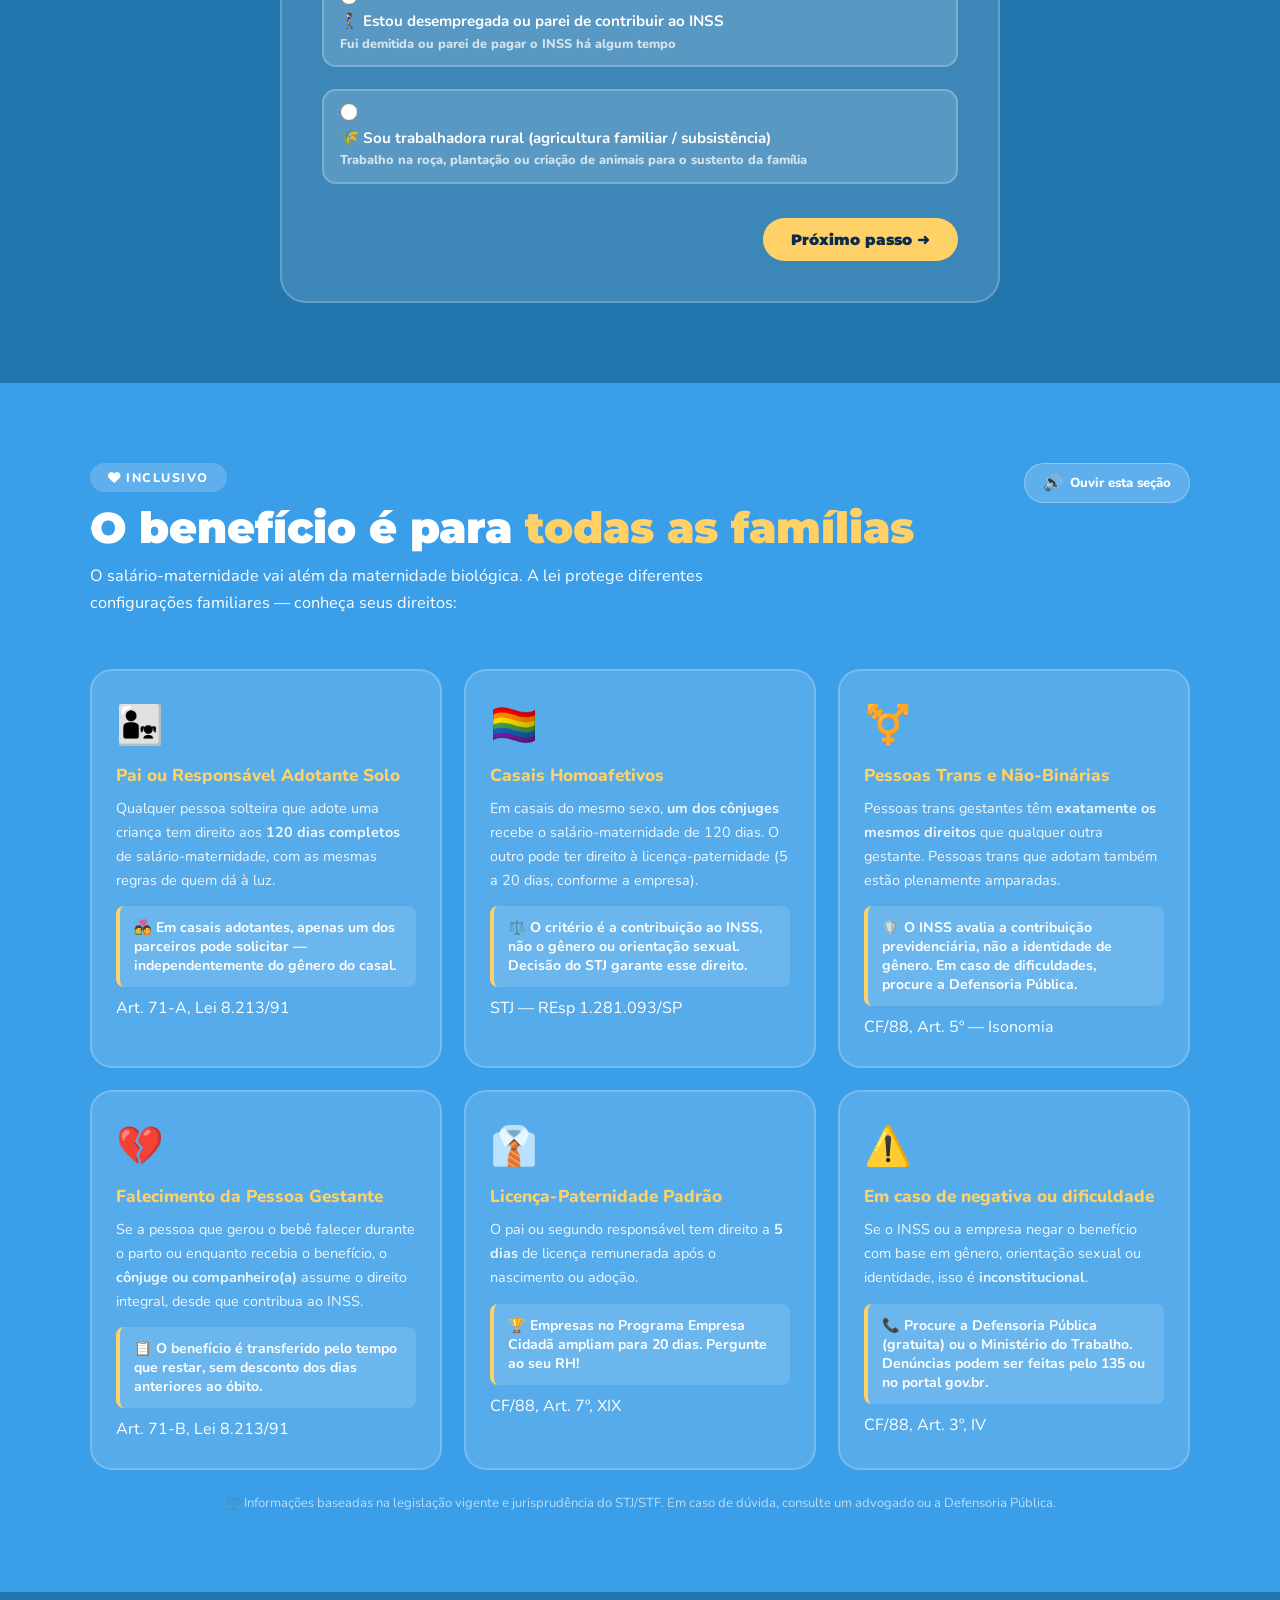
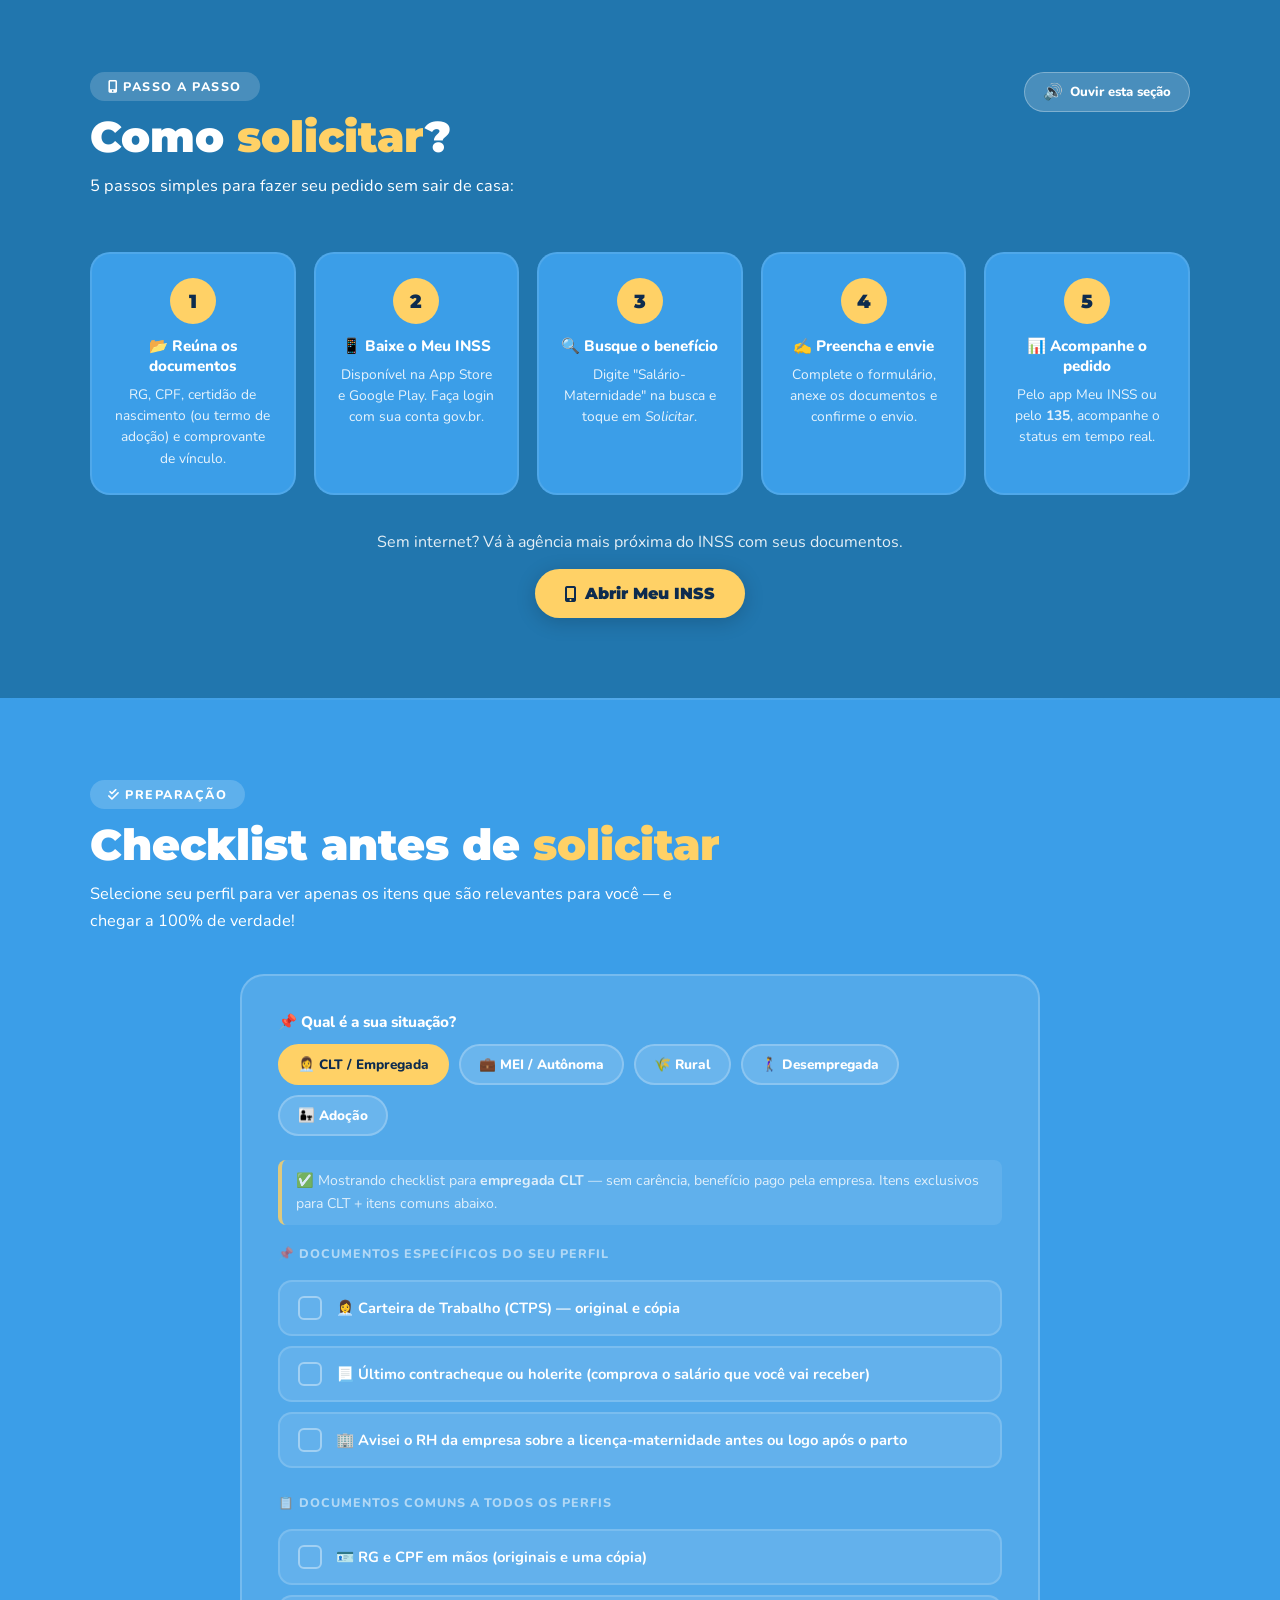
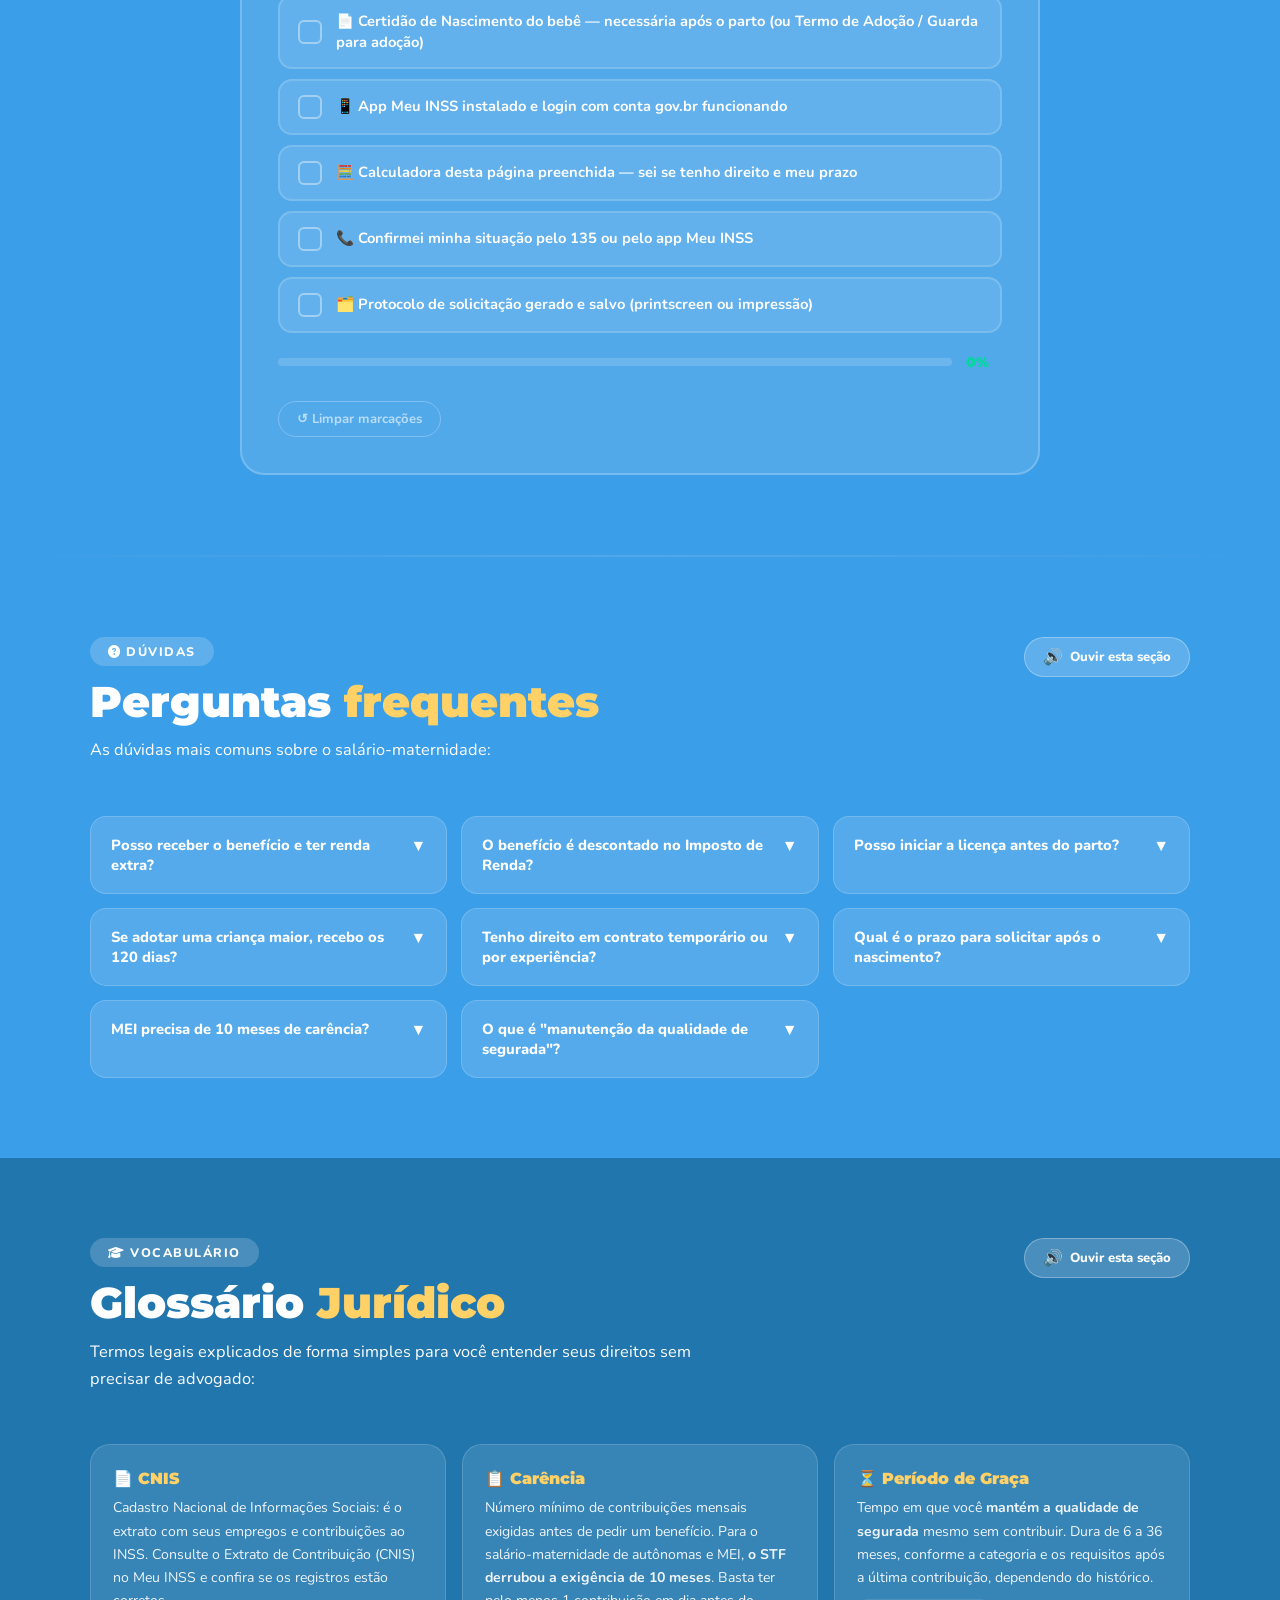
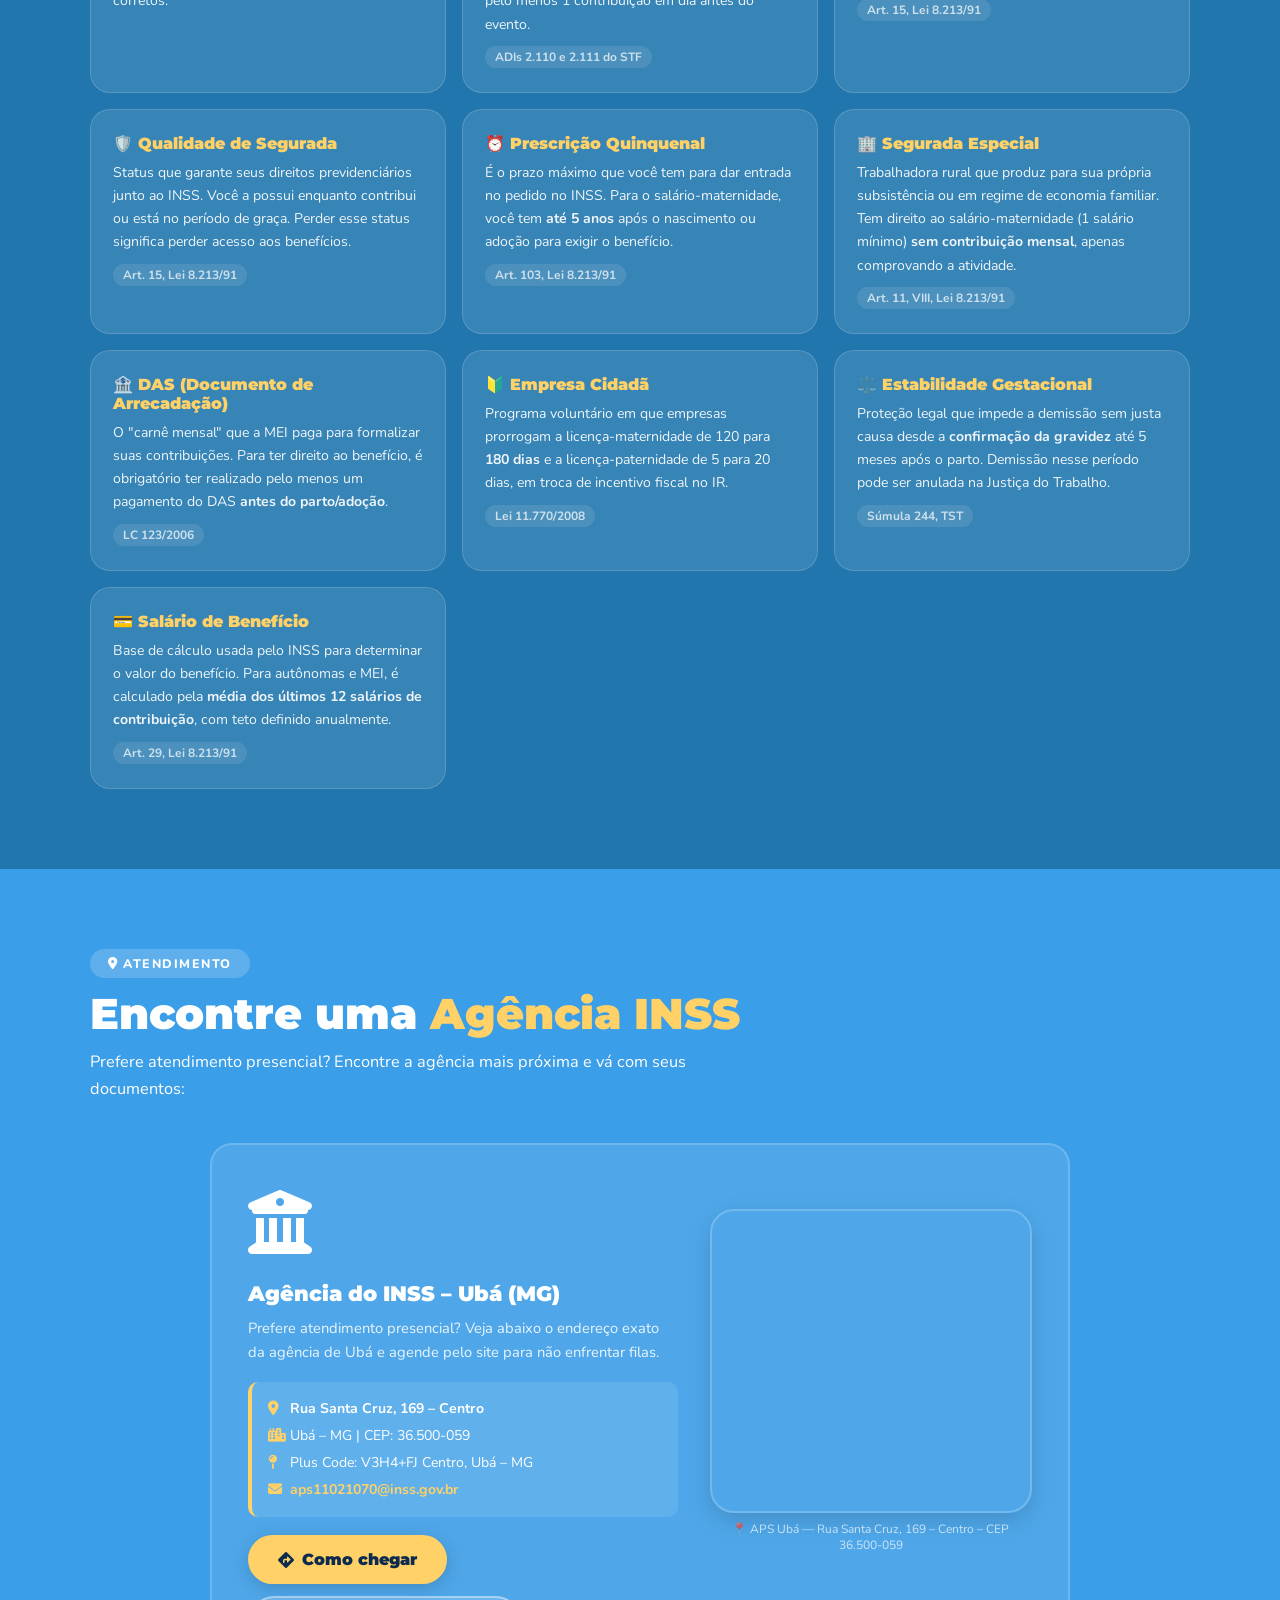
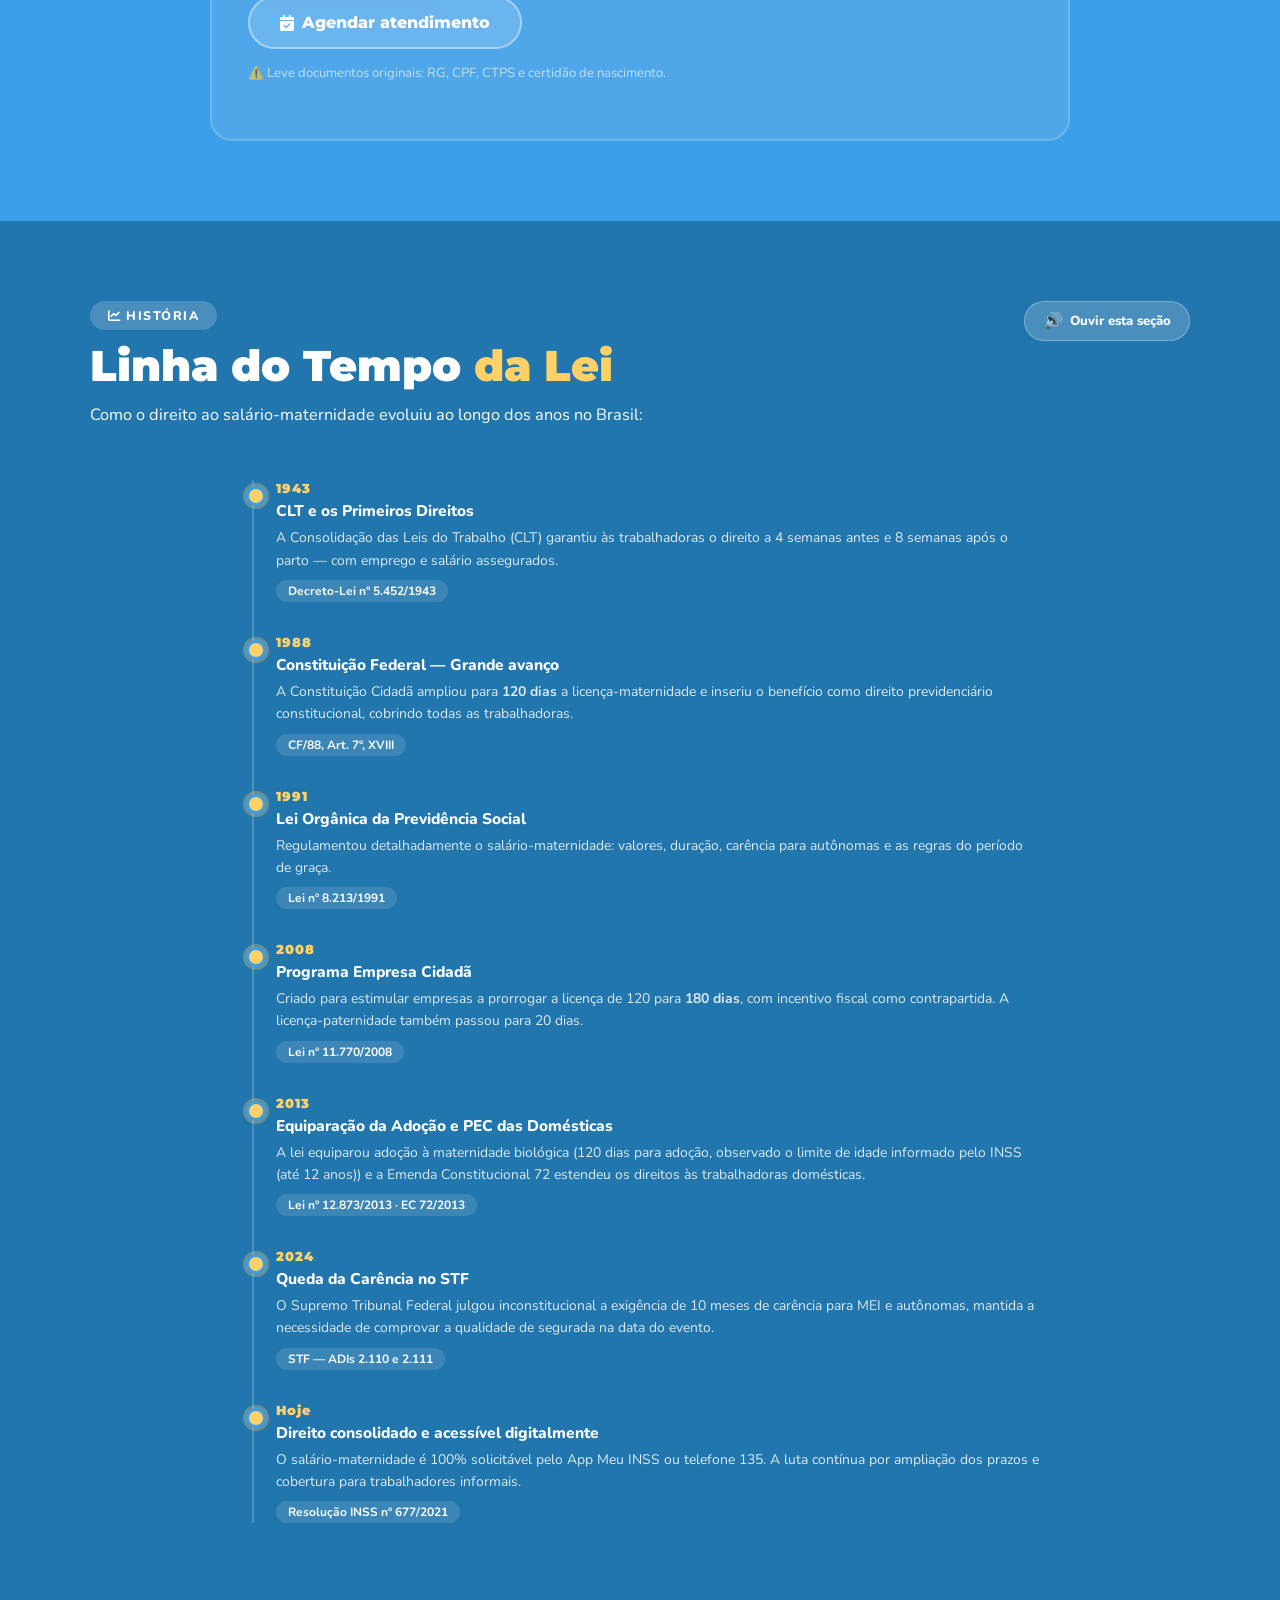
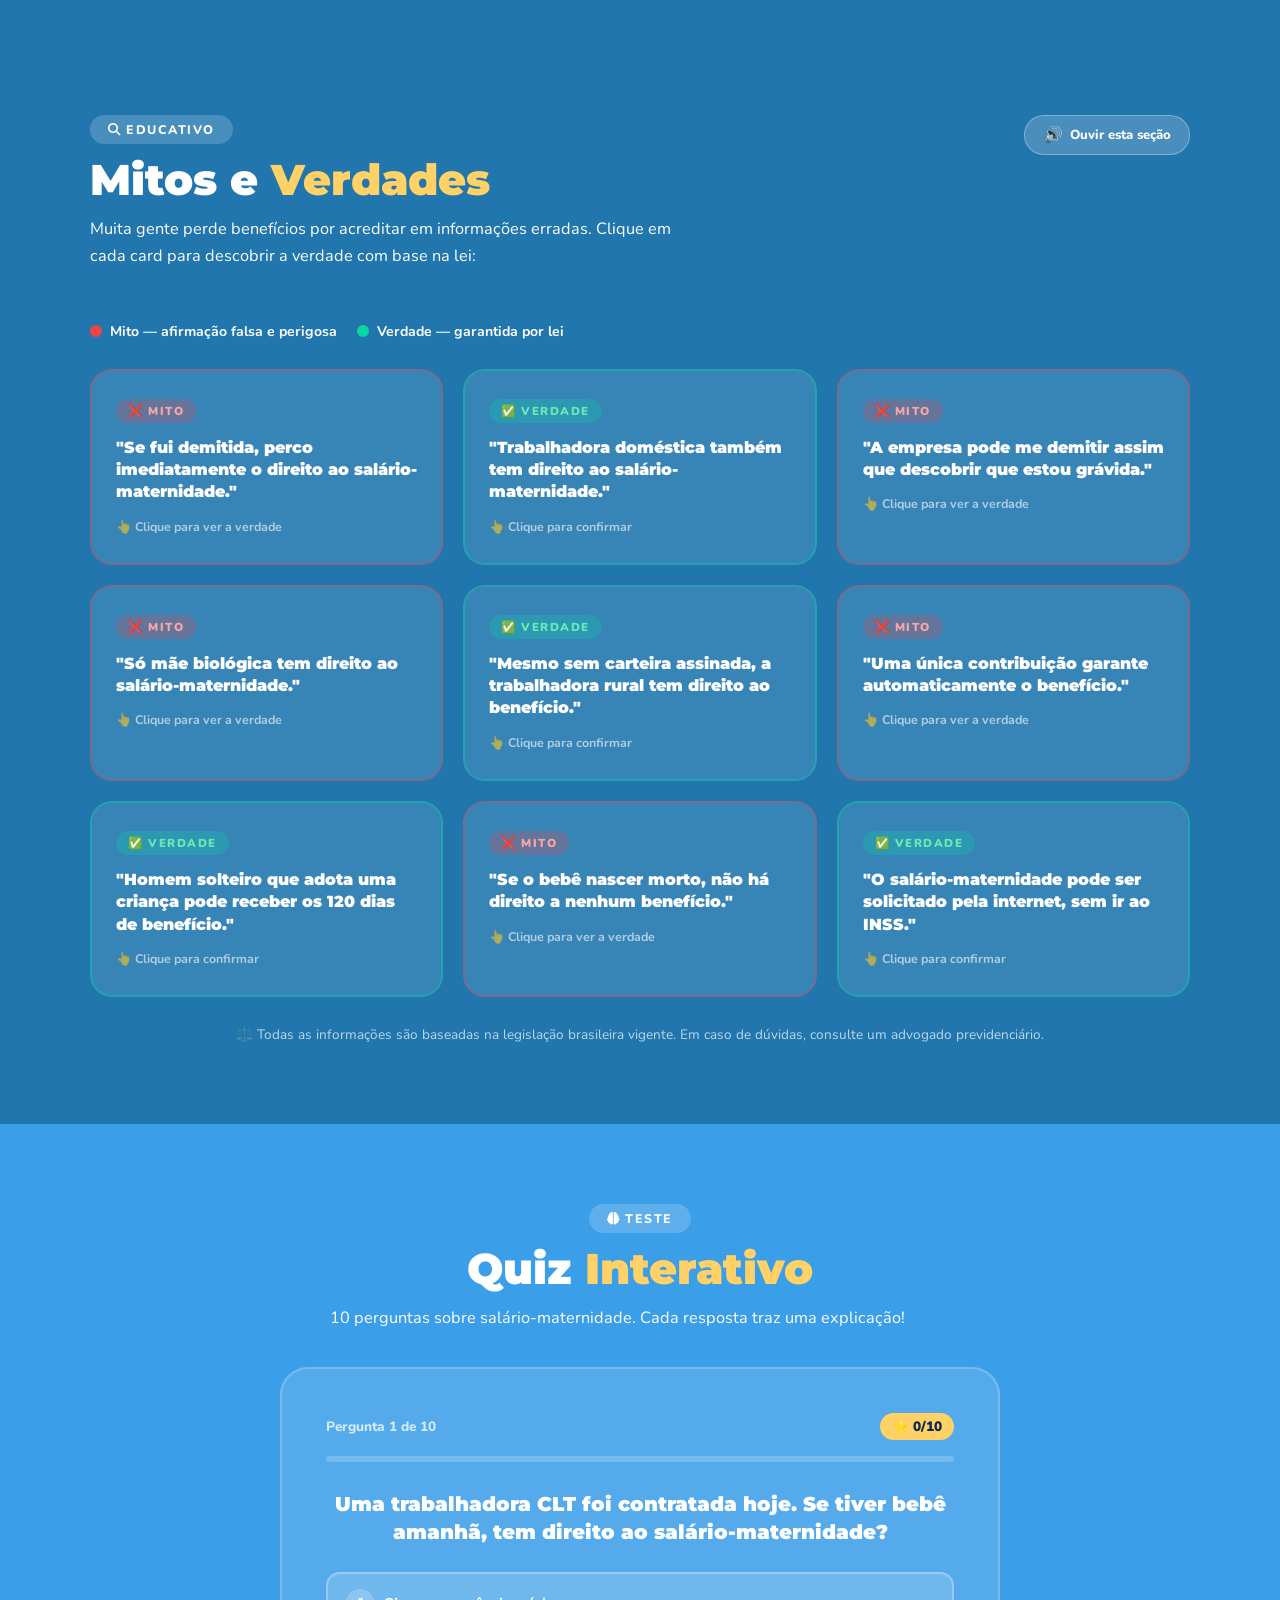
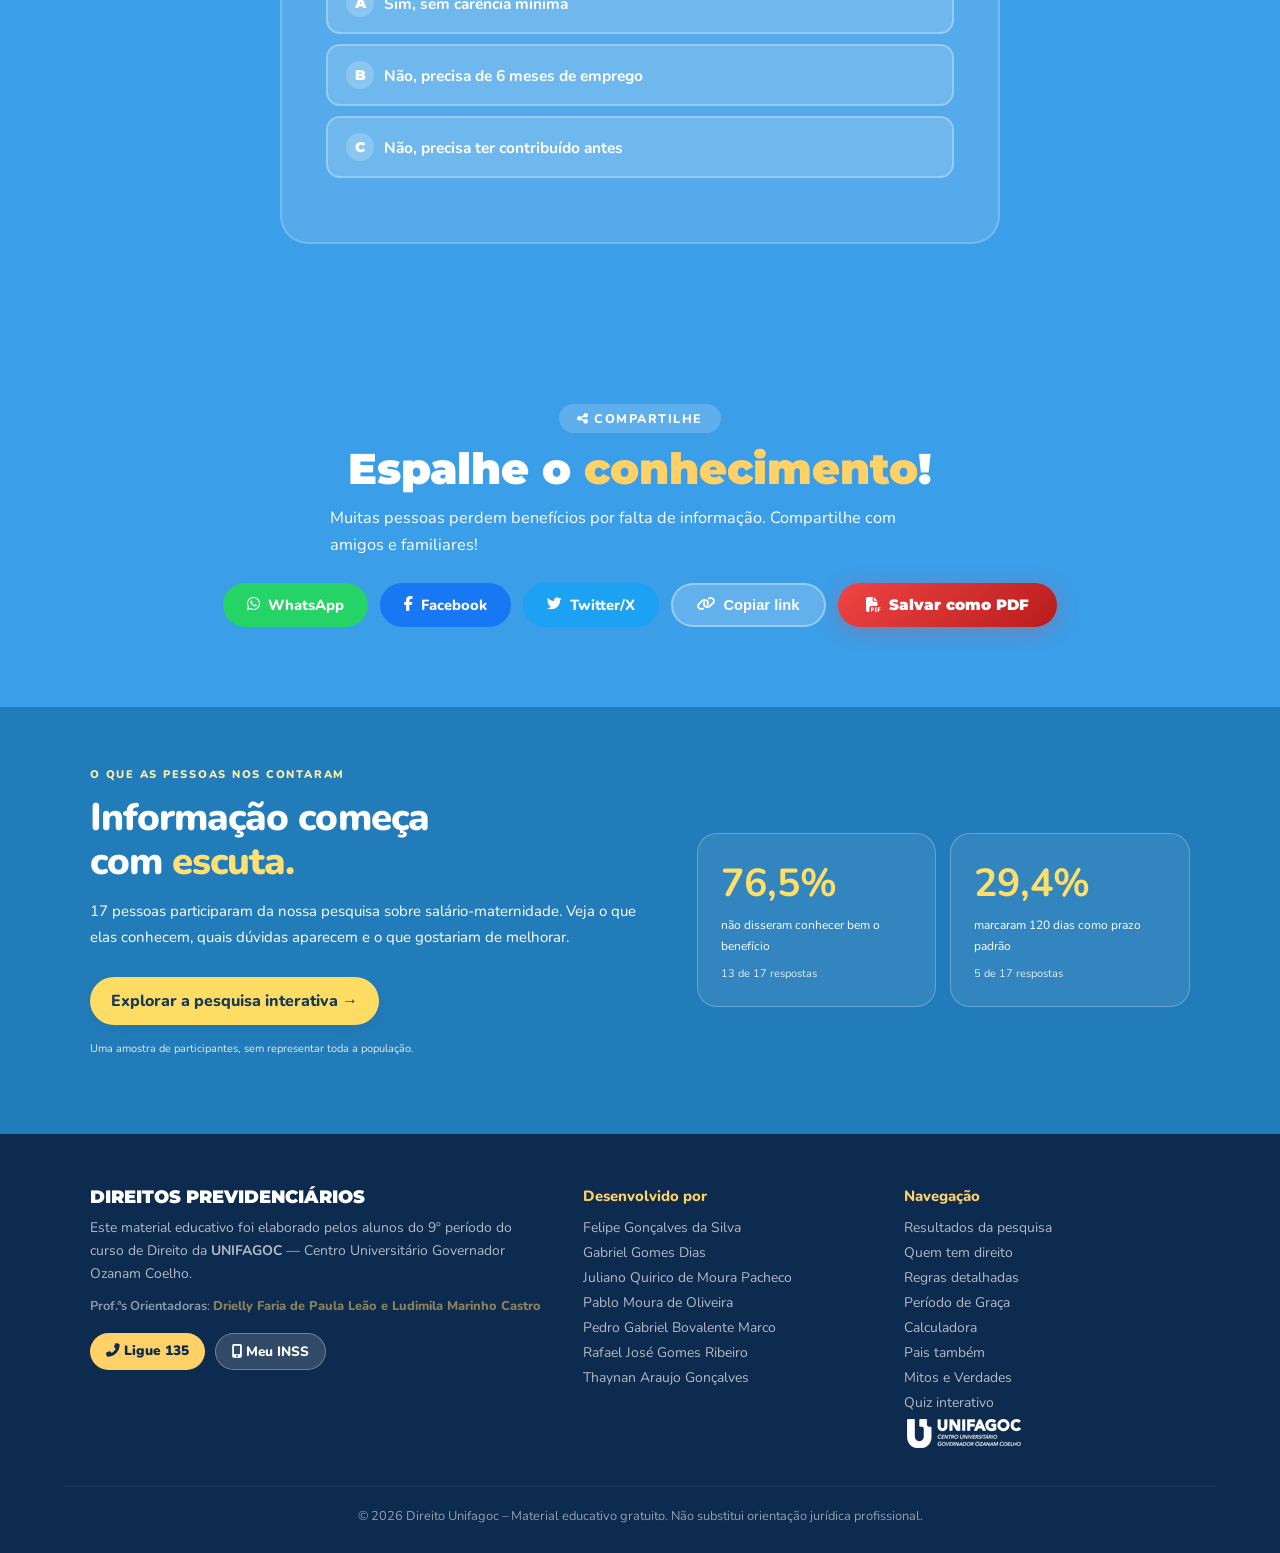
==== commit dc52a230: "Add files via upload" ====
--- a/index.html
+++ b/index.html
@@ -7346,6 +7346,118 @@
 
 </script>
     <script>
+/* Continuidade da conversa: processamento inteiramente no navegador. */
+(function () {
+  'use strict';
+  const proto = DudaEngine.Engine.prototype;
+  const baseAsk = proto.ask, baseNext = proto.next, baseTopic = proto.detectTopic;
+  const normalize = DudaEngine.normalize;
+  const nums = {um:1,uma:1,dois:2,duas:2,tres:3,quatro:4,cinco:5,seis:6,sete:7,oito:8,nove:9,dez:10,onze:11,doze:12};
+  const useful = ['Quanto vou receber?', 'Quais documentos?', 'Como pedir?'];
+
+  function rewrite(input) {
+    return normalize(input)
+      .replace(/\b(vc|vcs)\b/g,'voce').replace(/\bto\b/g,'estou')
+      .replace(/\b(gravda|gravdia)\b/g,'gravida')
+      .replace(/\b(desempregda|despregada)\b/g,'desempregada')
+      .replace(/\b(documetos|documntos|documentacao)\b/g,'documentos')
+      .replace(/\b(paga|pagah)\b/g,'pagar')
+      .replace(/me mandaro embora/g,'me mandaram embora')
+      .replace(/\bregistrada\b/g,'carteira assinada');
+  }
+  function months(input) {
+    const m=input.match(/(?:^|\s)(\d+|um|uma|dois|duas|tres|quatro|cinco|seis|sete|oito|nove|dez|onze|doze)\s*(mes(?:es)?|anos?)(?:\s|$)/);
+    if (!m) return null;
+    // Faixas e comparações não viram datas exatas por adivinhação.
+    if (/mais de|menos de|entre|quase/.test(input)) return null;
+    return (nums[m[1]] || Number(m[1])) * (m[2].startsWith('ano')?12:1);
+  }
+  proto.detectTopic = function (input) {
+    const n=rewrite(input);
+    if (/quanto.*(tempo|mes).*(receb|pag)|quantos meses.*(receb|pag)/.test(n)) return 'duracao';
+    if (/qto|quanto cai|quanto vem|quanto da|vou ganhar/.test(n) && !/tempo|dias|meses/.test(n)) return 'valor';
+    if (/o que.*(levo|levar|separar)|quais papeis/.test(n)) return 'documentos';
+    if (/por onde comeco|onde comeco|como faco|como consigo pedir/.test(n)) return 'pedido';
+    if (/quanto tempo|quantos meses/.test(n) && this.lastTopic==='duracao') return 'duracao';
+    return baseTopic.call(this,n);
+  };
+  proto.next = function () {
+    const answer=baseNext.call(this);
+    if (!this.context.profile) this.waiting='profile';
+    else if (!this.context.event && !this.waiting) this.waiting='event';
+    return answer;
+  };
+  proto.ask = function (input) {
+    let n=rewrite(input);
+    if (DudaEngine.sensitive(n) || /\b\d{11}\b|\b\d{3} \d{3} \d{3} \d{2}\b|minha senha|meu cpf/.test(n)) return baseAsk.call(this,n);
+    if (/^(s|ss|sim sim|isso mesmo|exatamente|ta certo)$/.test(n)) n='sim';
+    if (/^(n|nn|nao nao)$/.test(n)) n='nao';
+    if (/^(oi duda|ola duda|e ai|oi tudo bem|ola tudo bem)$/.test(n)) n='oi';
+    if (/^(obg|obgd|valeu|muito obrigada|muito obrigado)$/.test(n)) n='obrigada';
+    if (/^(tchau|ate mais|boa noite obrigada)$/.test(n))
+      return {text:'Até mais! Se precisar, é só abrir a Duda novamente.'};
+    if (/^(quem e voce|voce e uma pessoa|voce e uma ia)$/.test(n))
+      return {text:'Sou a Duda, assistente automática deste site. Uso informações preparadas e busco nos textos da página para ajudar com salário-maternidade.',suggest:useful};
+
+    // Respostas breves são interpretadas somente em relação à pergunta pendente.
+    if (this.waiting==='months' && !this.detectTopic(n)) {
+      if (/^(nao sei|nao lembro|nao me lembro|nao tenho certeza)$/.test(n)) {
+        this.waiting=null;
+        return {text:'Tudo bem. A carteira de trabalho e o CNIS podem ajudar a encontrar essa data. Podemos começar pelos documentos.',suggest:['Quais documentos?','O que é CNIS?'],links:[['Abrir Meu INSS','https://meu.inss.gov.br/']]};
+      }
+      const duration=months(n);
+      if (duration!==null && !/gravid|nasceu|bebe|filh|adoc/.test(n)) n=duration+' meses';
+    }
+    if (this.waiting==='event') {
+      if (/^(ja nasceu|nasceu|ja tive|ja ganhei|parto|nascimento)$/.test(n)) n='meu bebe ja nasceu';
+      if (/^(ainda gravida|ainda estou|gravida|gestante)$/.test(n)) n='estou gravida';
+      if (/^(adotei|adocao|adotando)$/.test(n)) n='adocao';
+    }
+    if (/^(parei|parei de pagar|parei faz.*|parei ha.*)/.test(n) && this.context.profile==='mei') {
+      this.context.contributing=false;
+      const duration=months(n);
+      if (duration!==null) this.context.months=duration;
+      if (!this.detectTopic(n)) return this.next();
+    }
+    if (/^(nao trabalho|estou sem trabalho|to sem trabalho)$/.test(n)) n='estou desempregada';
+    if (/^(nao sei|nao lembro)$/.test(n) && (this.topicPending || this.waiting==='profile')) {
+      this.topicPending=null;this.waiting=null;
+      return {text:'Sem problema. Sua carteira de trabalho e o extrato do INSS ajudam a identificar sua situação. Posso te mostrar onde conferir.',suggest:['O que é CNIS?','Como pedir?'],links:[['INSS — 135','tel:135']]};
+    }
+    if (/nunca trabalhei|nunca contribui|nunca paguei/.test(n)) {
+      this.pending=null;this.topicPending=null;this.waiting=null;
+      return {text:'Nesse caso, precisamos entender seu histórico antes de indicar um caminho. Você já trabalhou no campo ou teve algum vínculo com o INSS?',suggest:['Trabalho na roça','Não sei minha situação'],links:[['Conferir com o INSS — 135','tel:135']]};
+    }
+    if (n==='nao sei minha situacao') {
+      return {text:'Você pode conferir seu histórico no CNIS ou pedir orientação pelo 135. Não precisa enviar seus documentos aqui.',suggest:['O que é CNIS?'],links:[['INSS — 135','tel:135']]};
+    }
+
+    // Correções explícitas descartam só informações incompatíveis com o novo perfil.
+    if (/na verdade|corrigindo|quis dizer|me enganei/.test(n)) {
+      const corrected=DudaEngine.facts(n);
+      if (corrected.profile && corrected.profile!==this.context.profile) {
+        delete this.context.months;delete this.context.contributing;
+      }
+      if (Object.keys(corrected).length) {
+        Object.assign(this.context,corrected);this.pending=null;
+        return this.topicPending || this.lastTopic
+          ? this.topicReply(this.topicPending || this.lastTopic) : this.next();
+      }
+      return {text:'Pode me dizer qual informação precisa mudar?'};
+    }
+    // Mantém um caminho de saída para "sim" sem uma pergunta binária pendente.
+    if (/^(sim|nao)$/.test(n) && !this.pending && this.waiting!=='contributing')
+      return {text:'Só para eu não entender errado: a que você está respondendo? Pode escrever uma frase curta.',suggest:useful};
+
+    const answer=baseAsk.call(this,n);
+    if (/nao entendi|mais simples|complicado/.test(n) && !this.lastTopic)
+      return {text:'Vamos por partes. O que você quer entender primeiro?',suggest:useful};
+    return answer;
+  };
+})();
+
+</script>
+    <script>
 (function () {
   "use strict";
   const $ = (id) => document.getElementById(id),
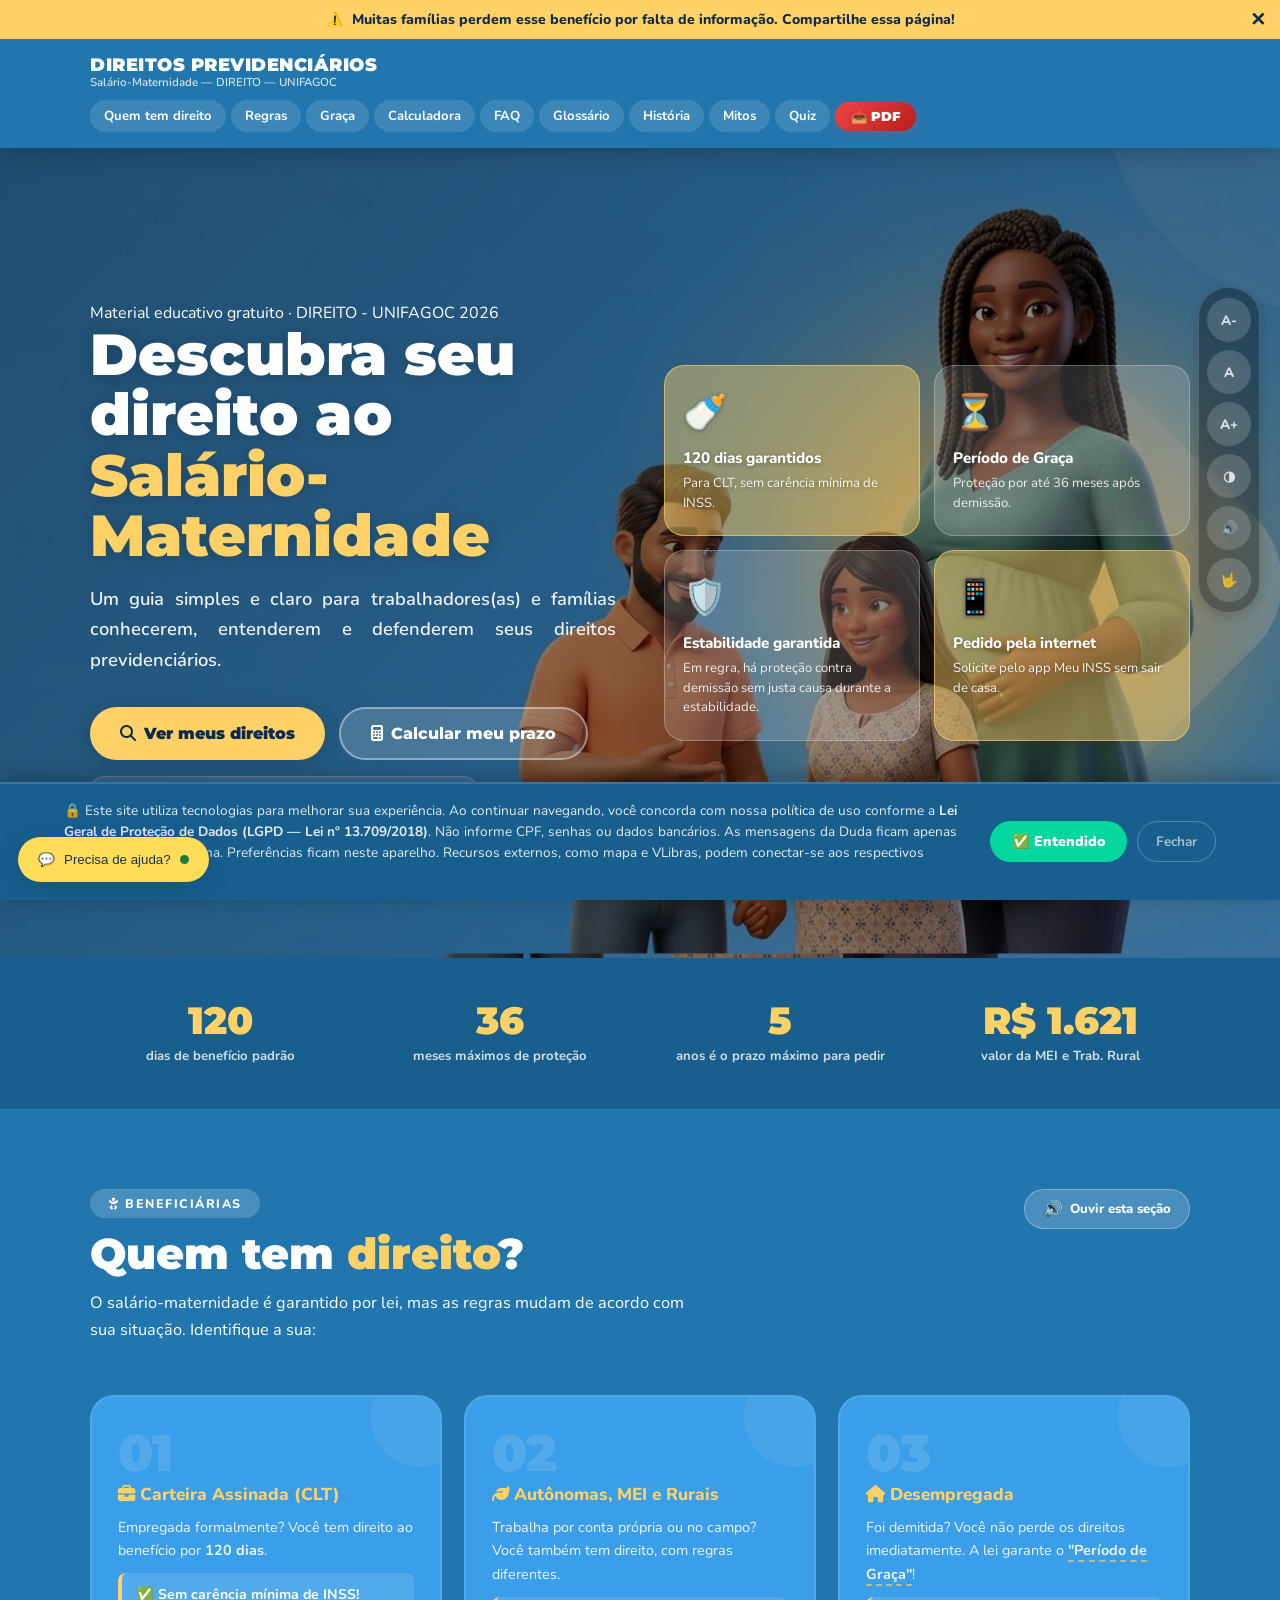
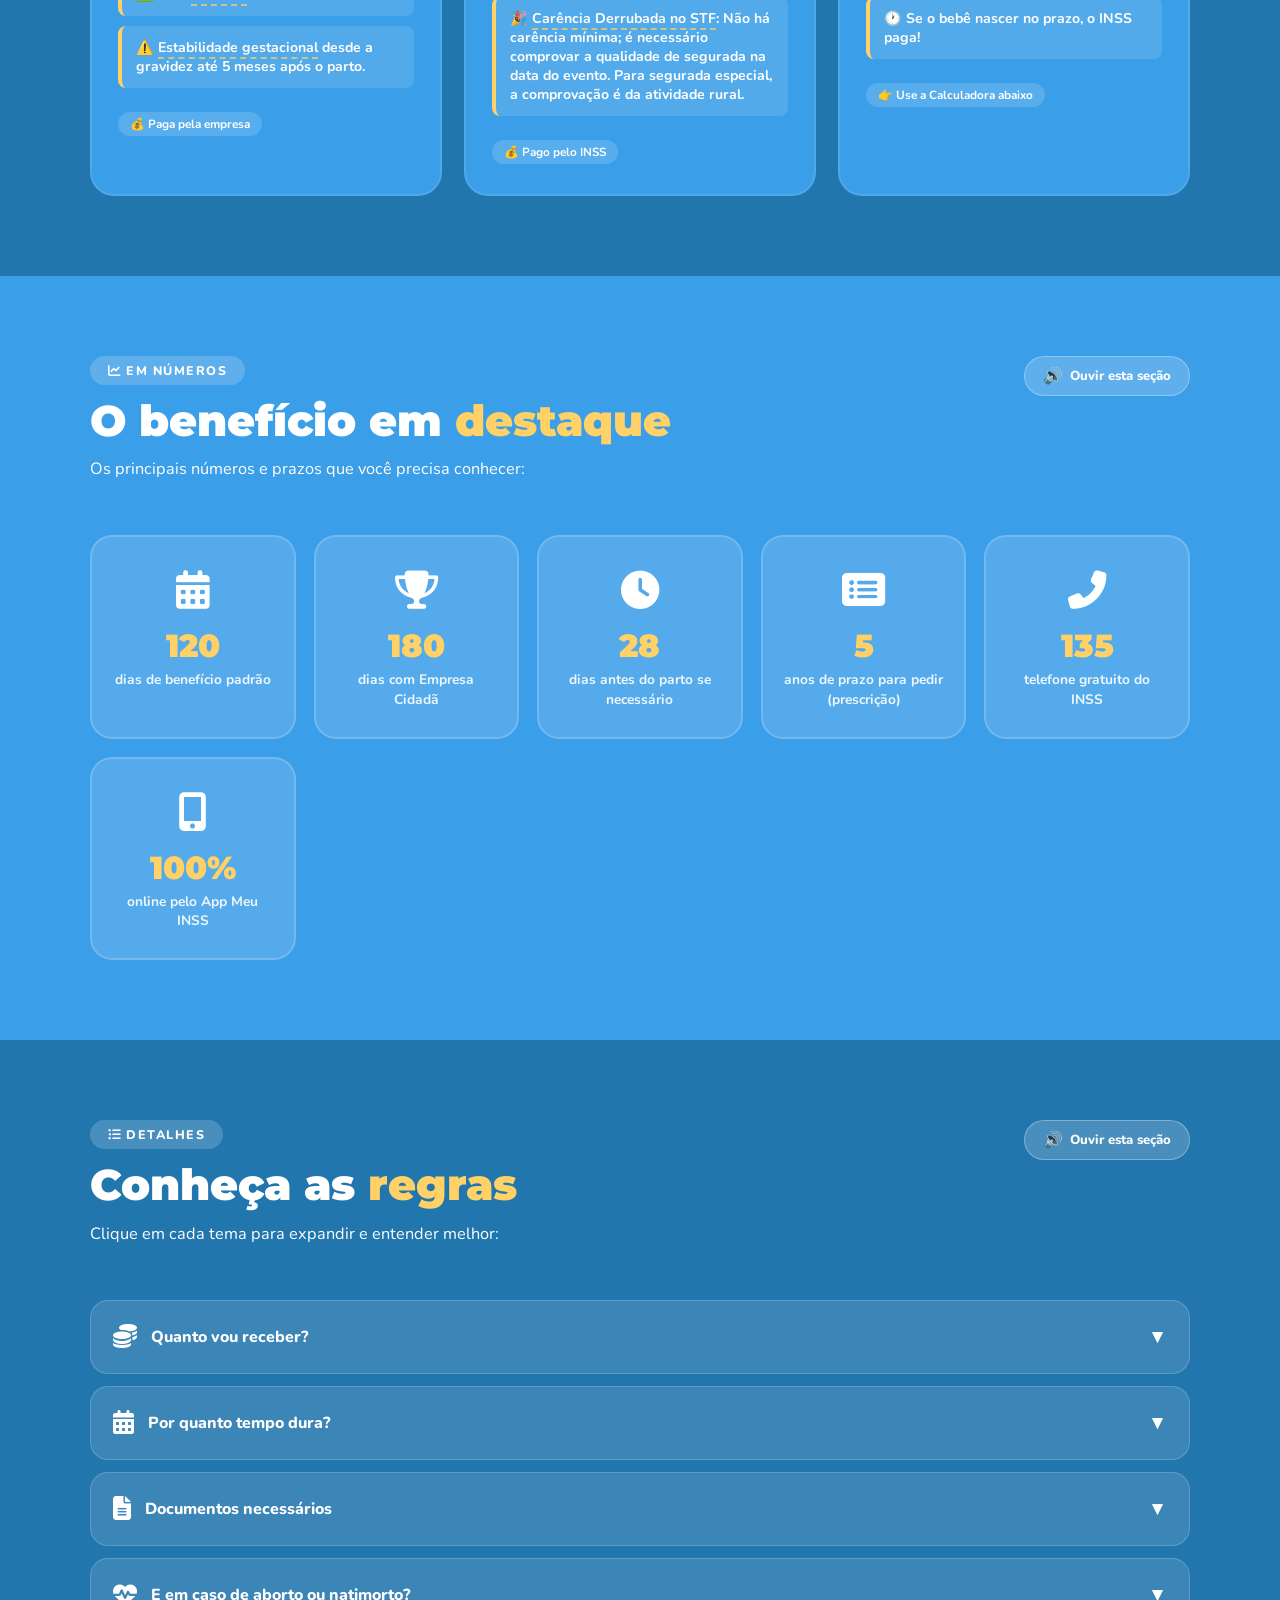
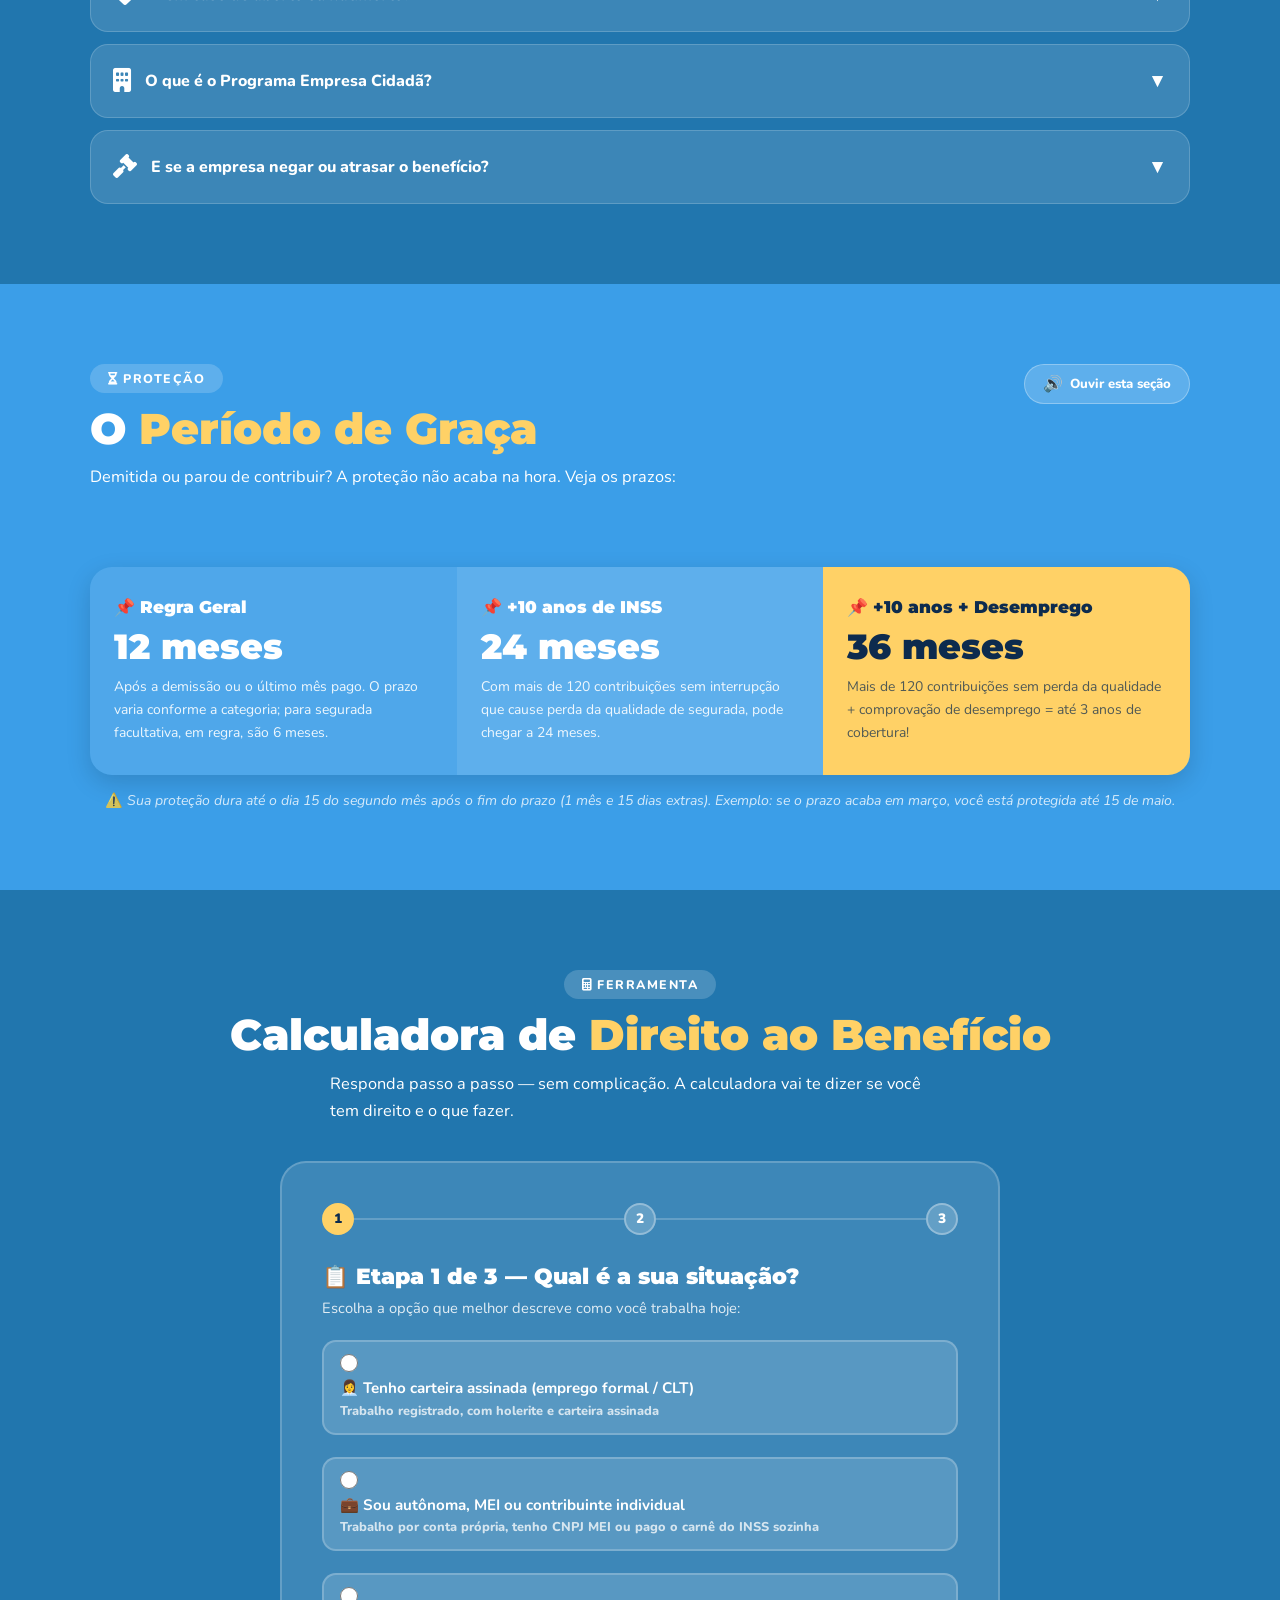
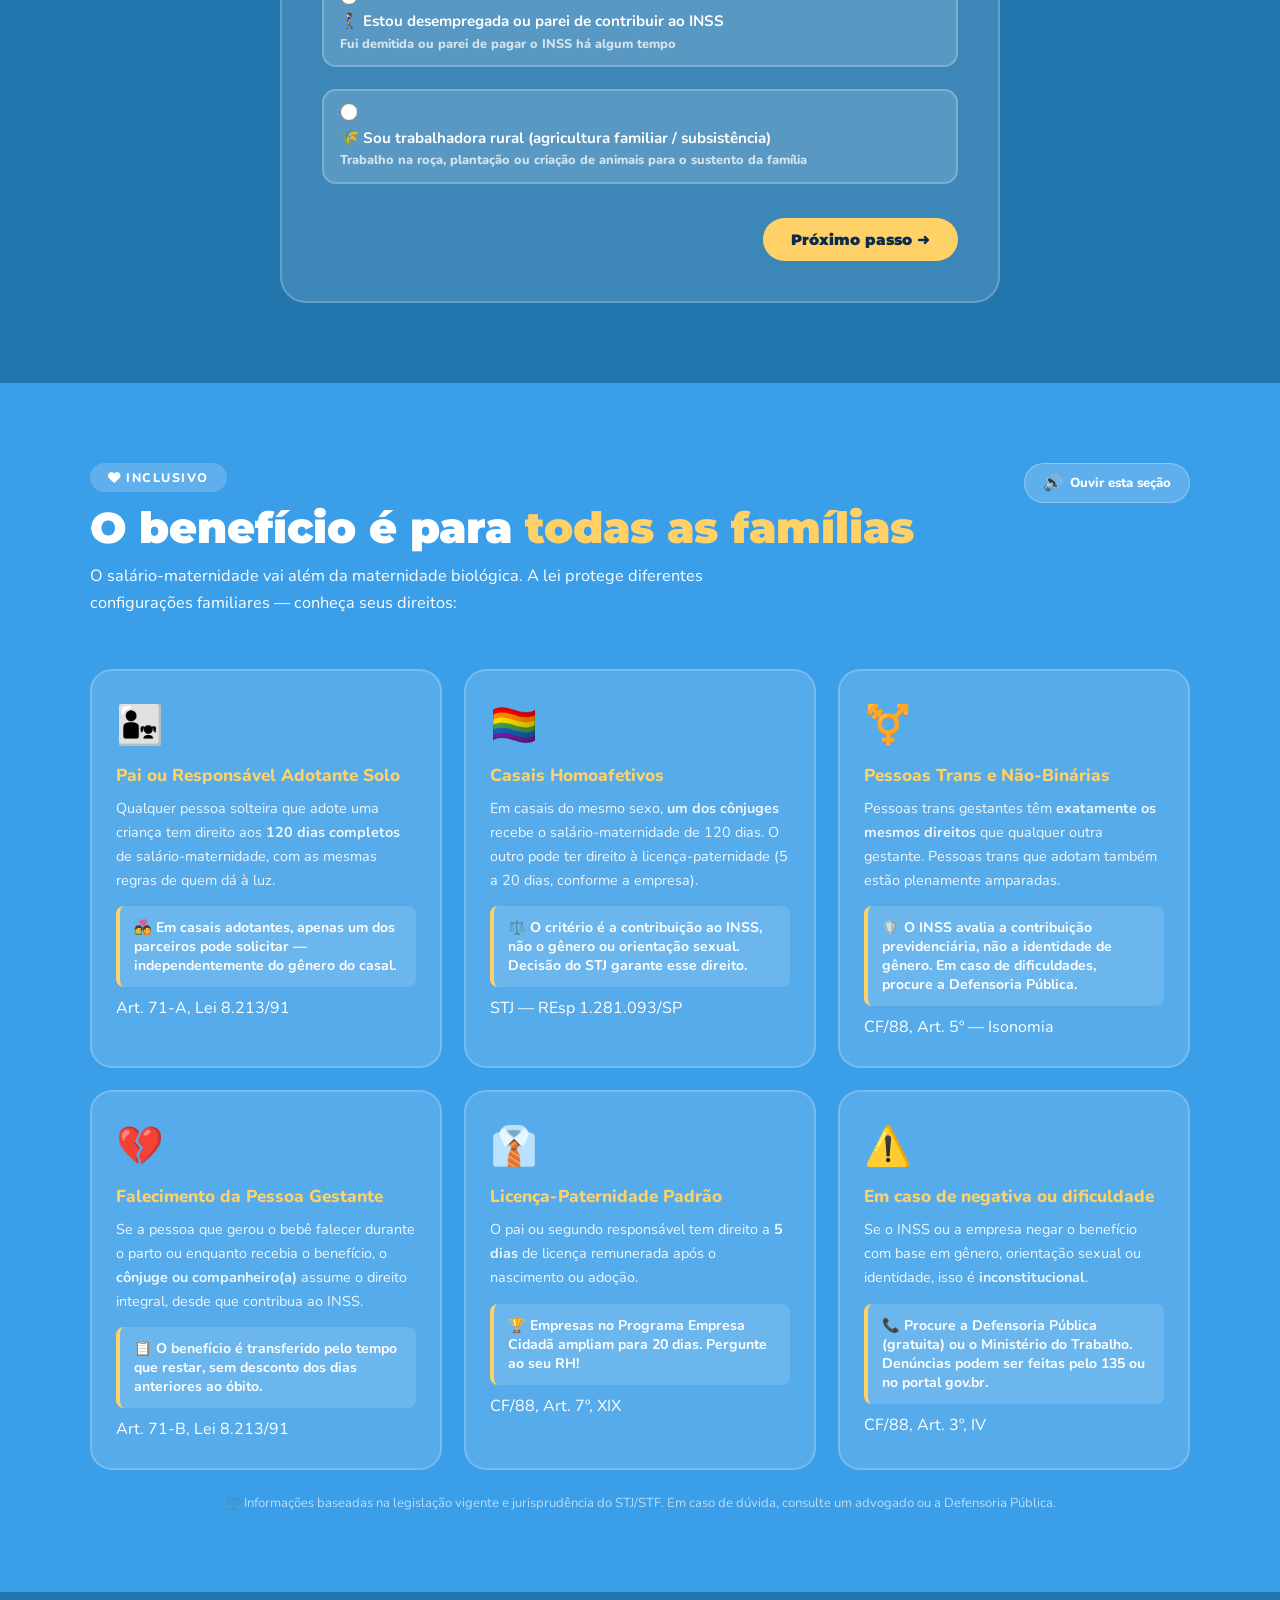
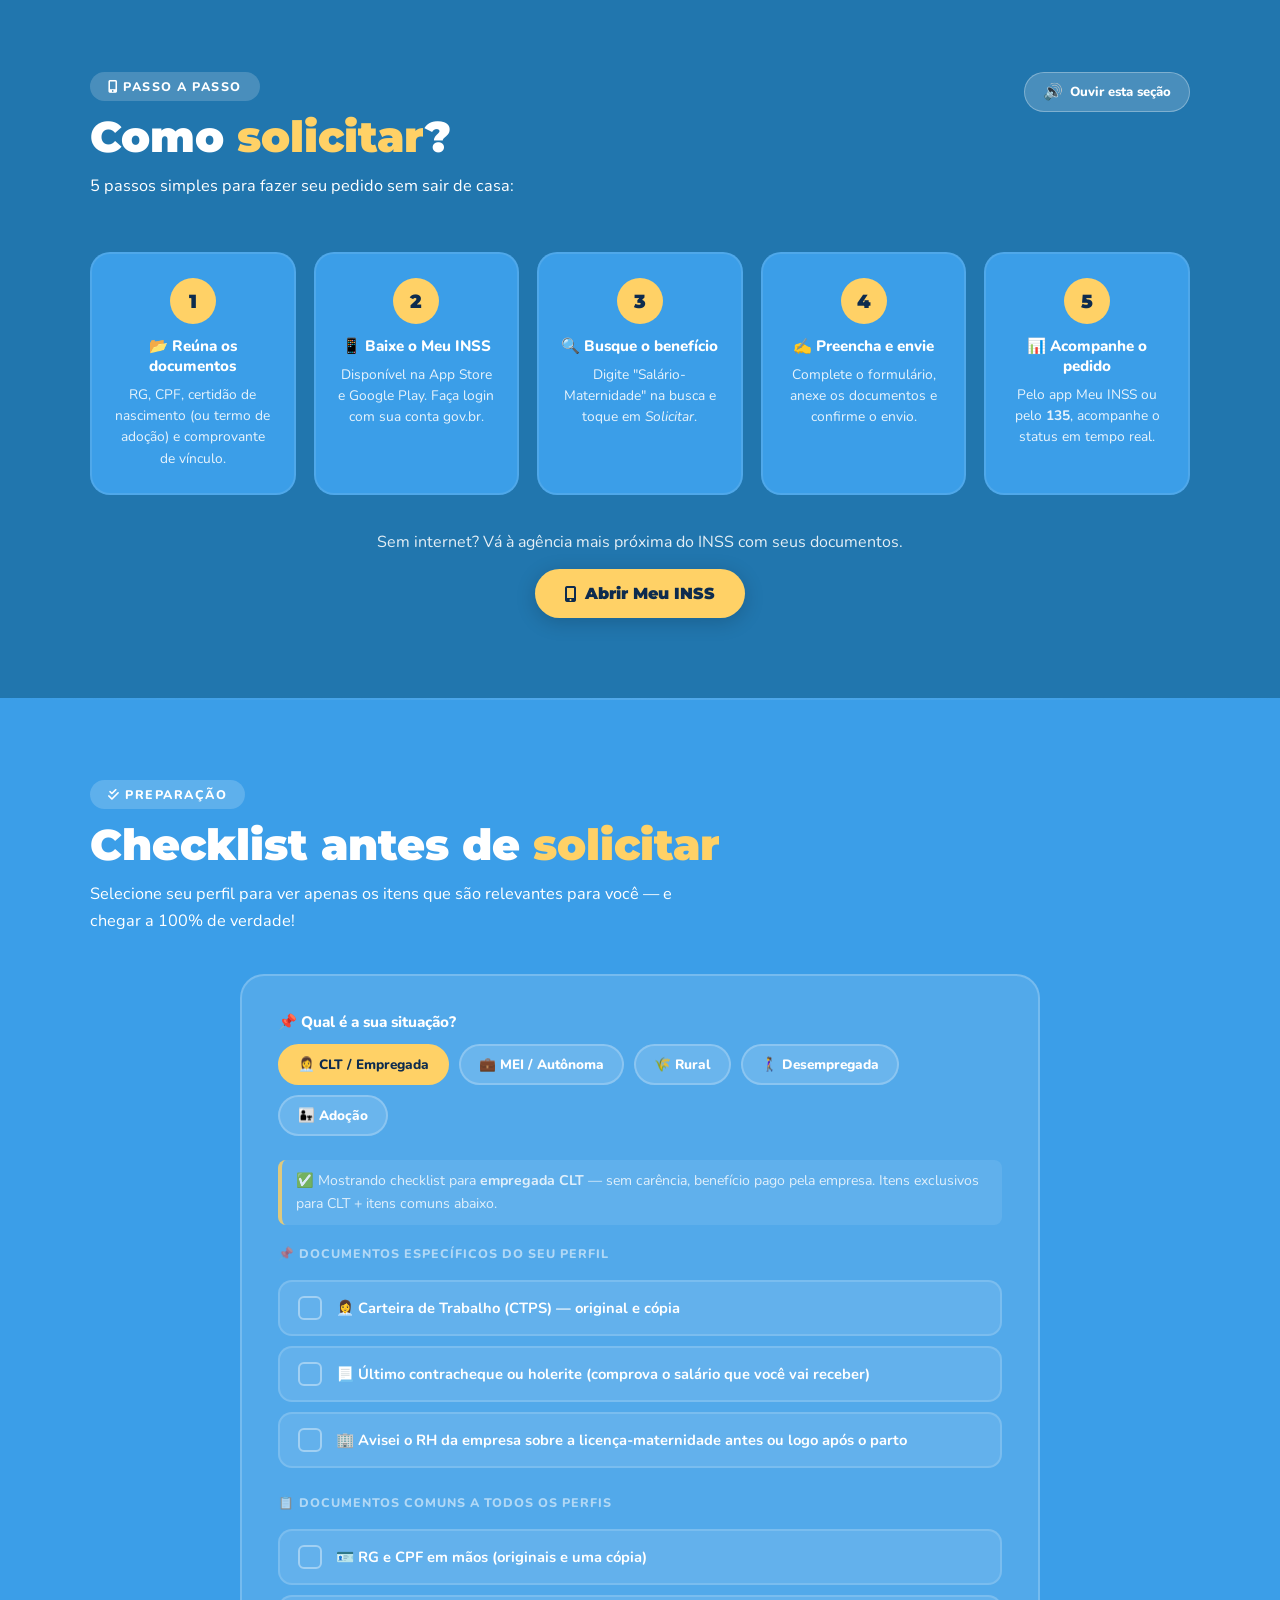
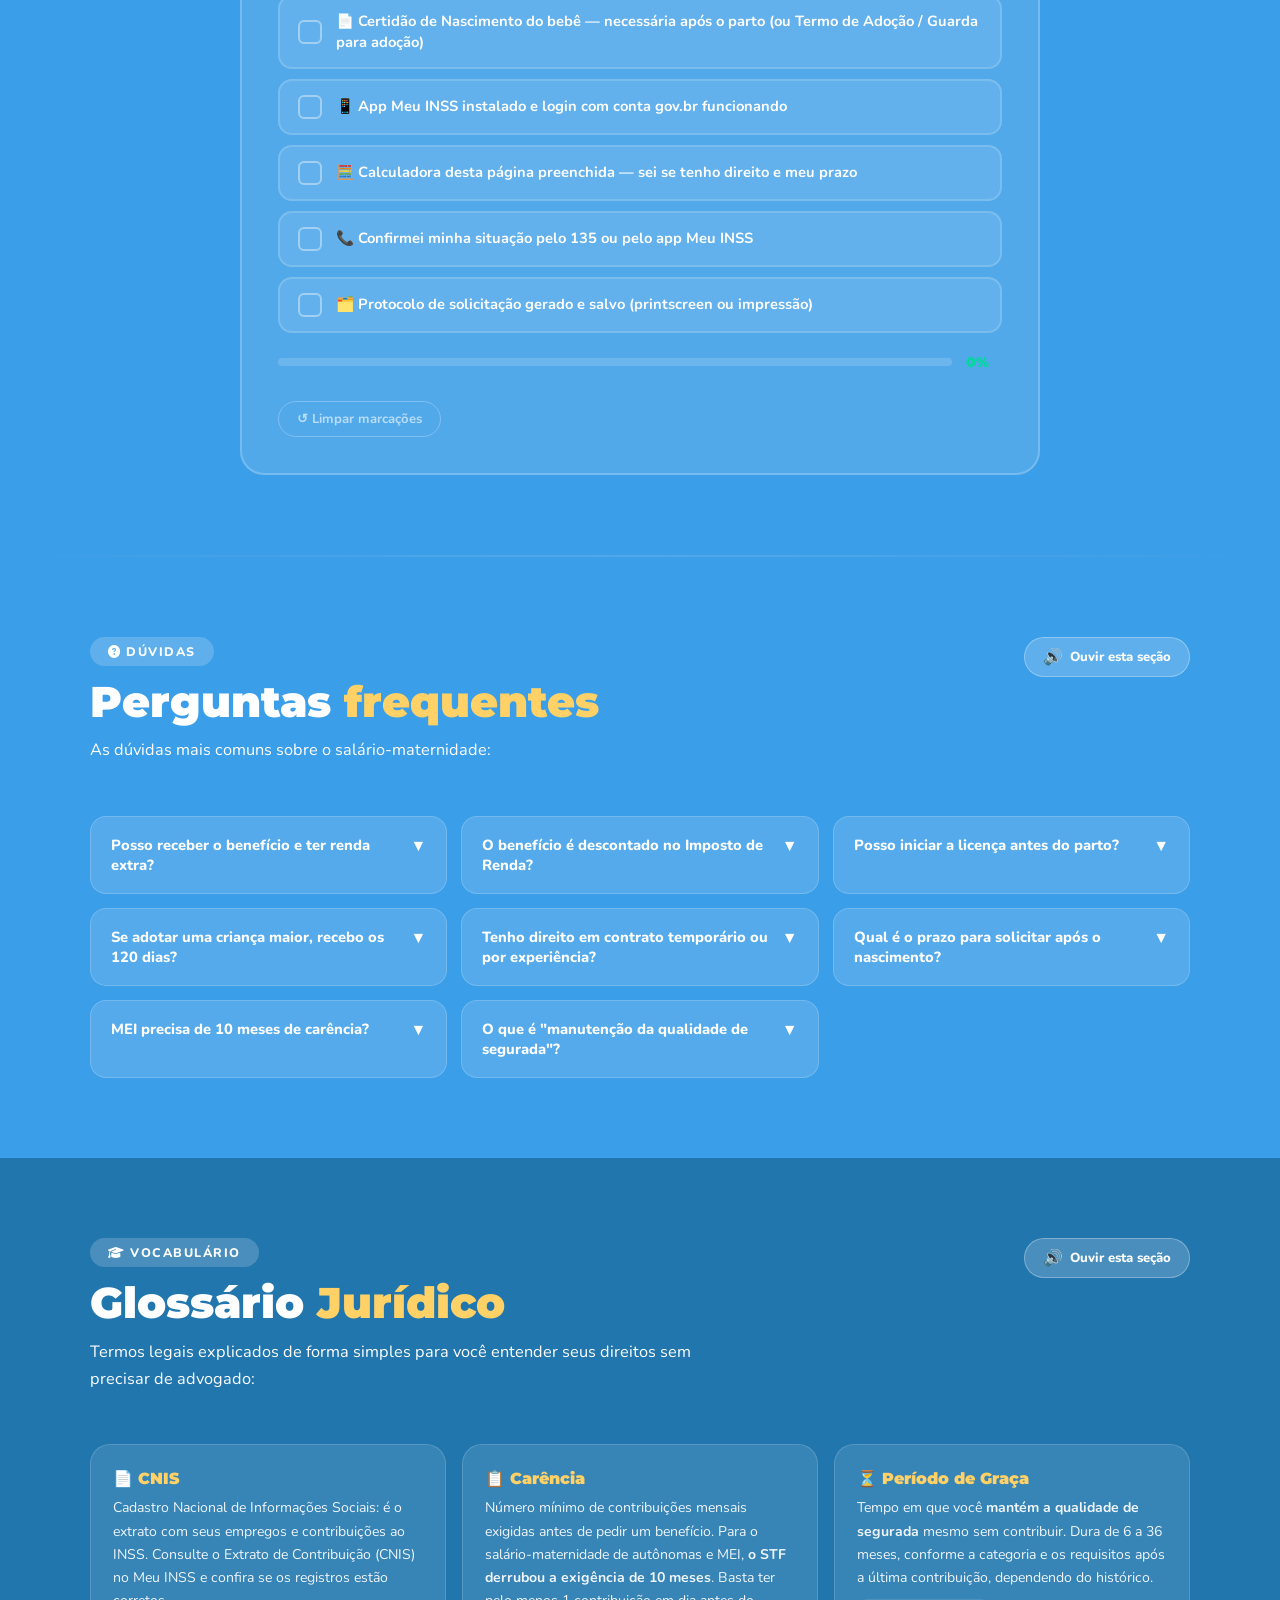
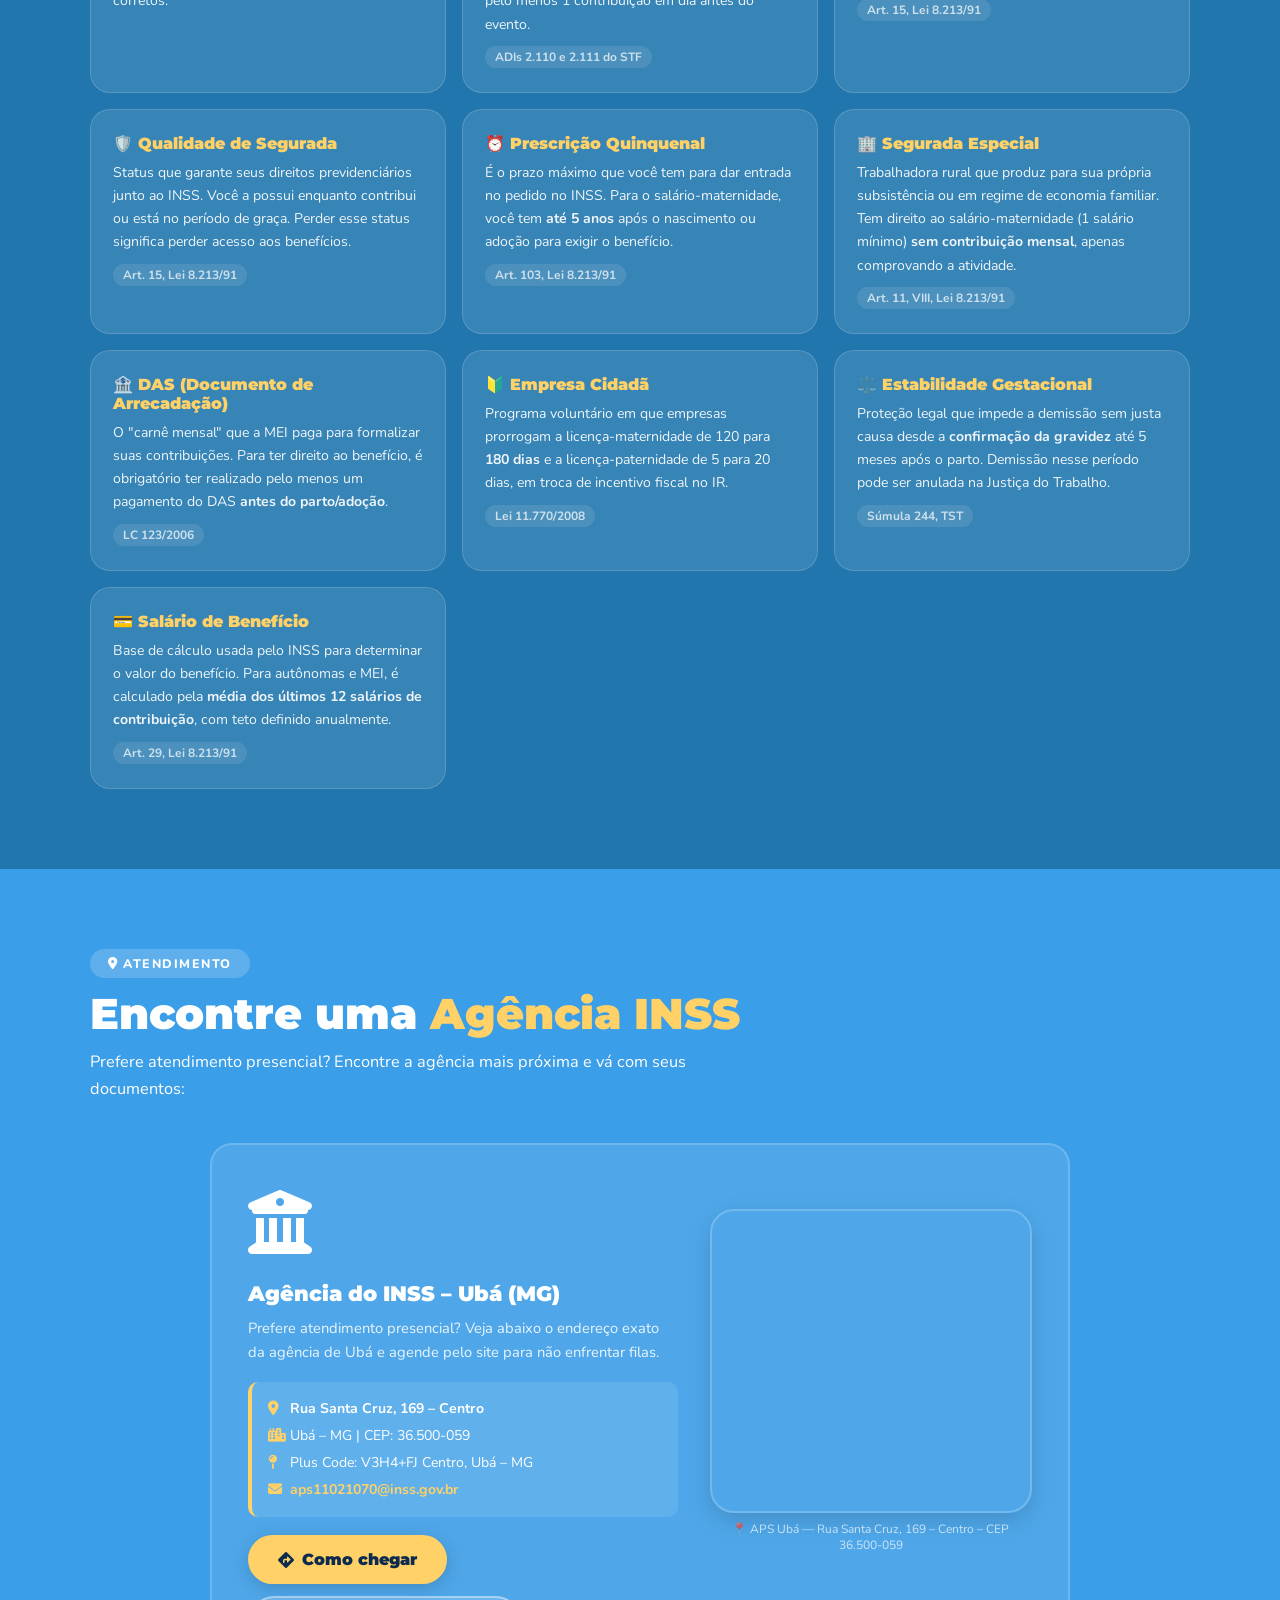
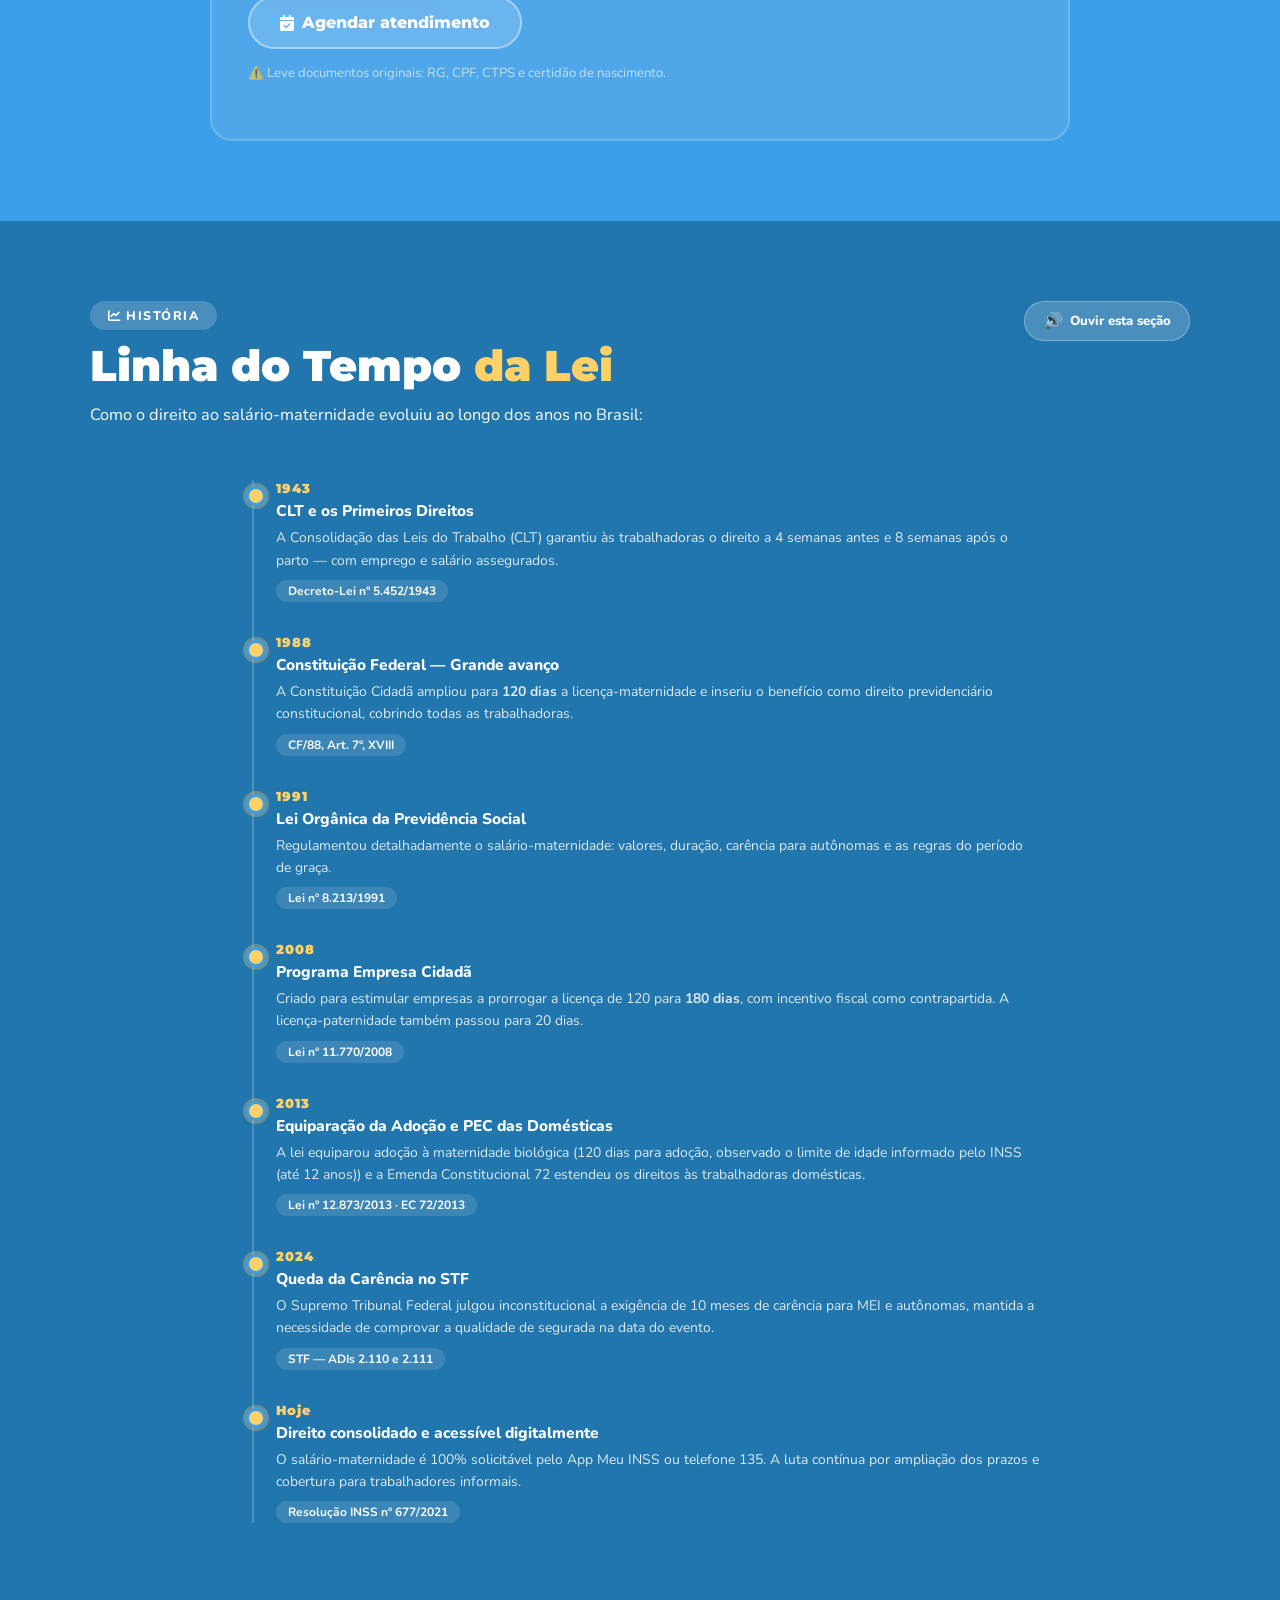
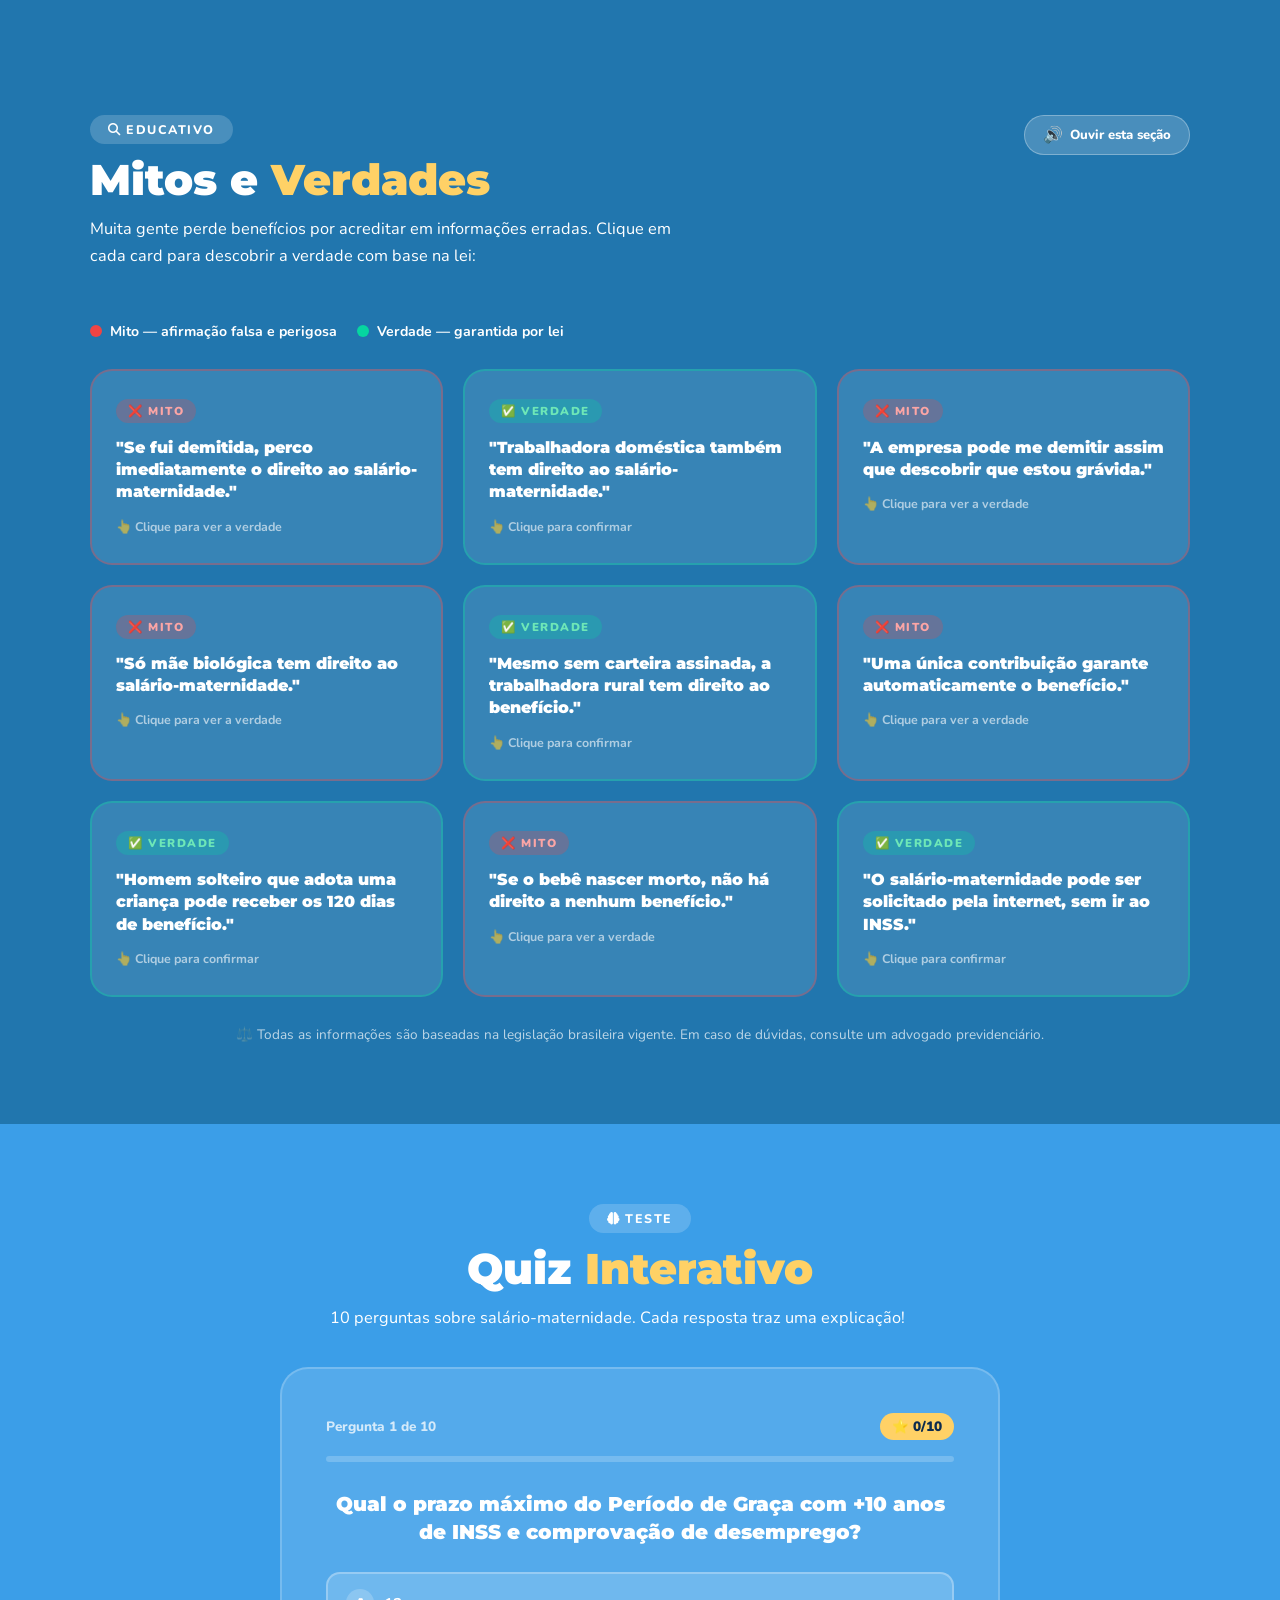
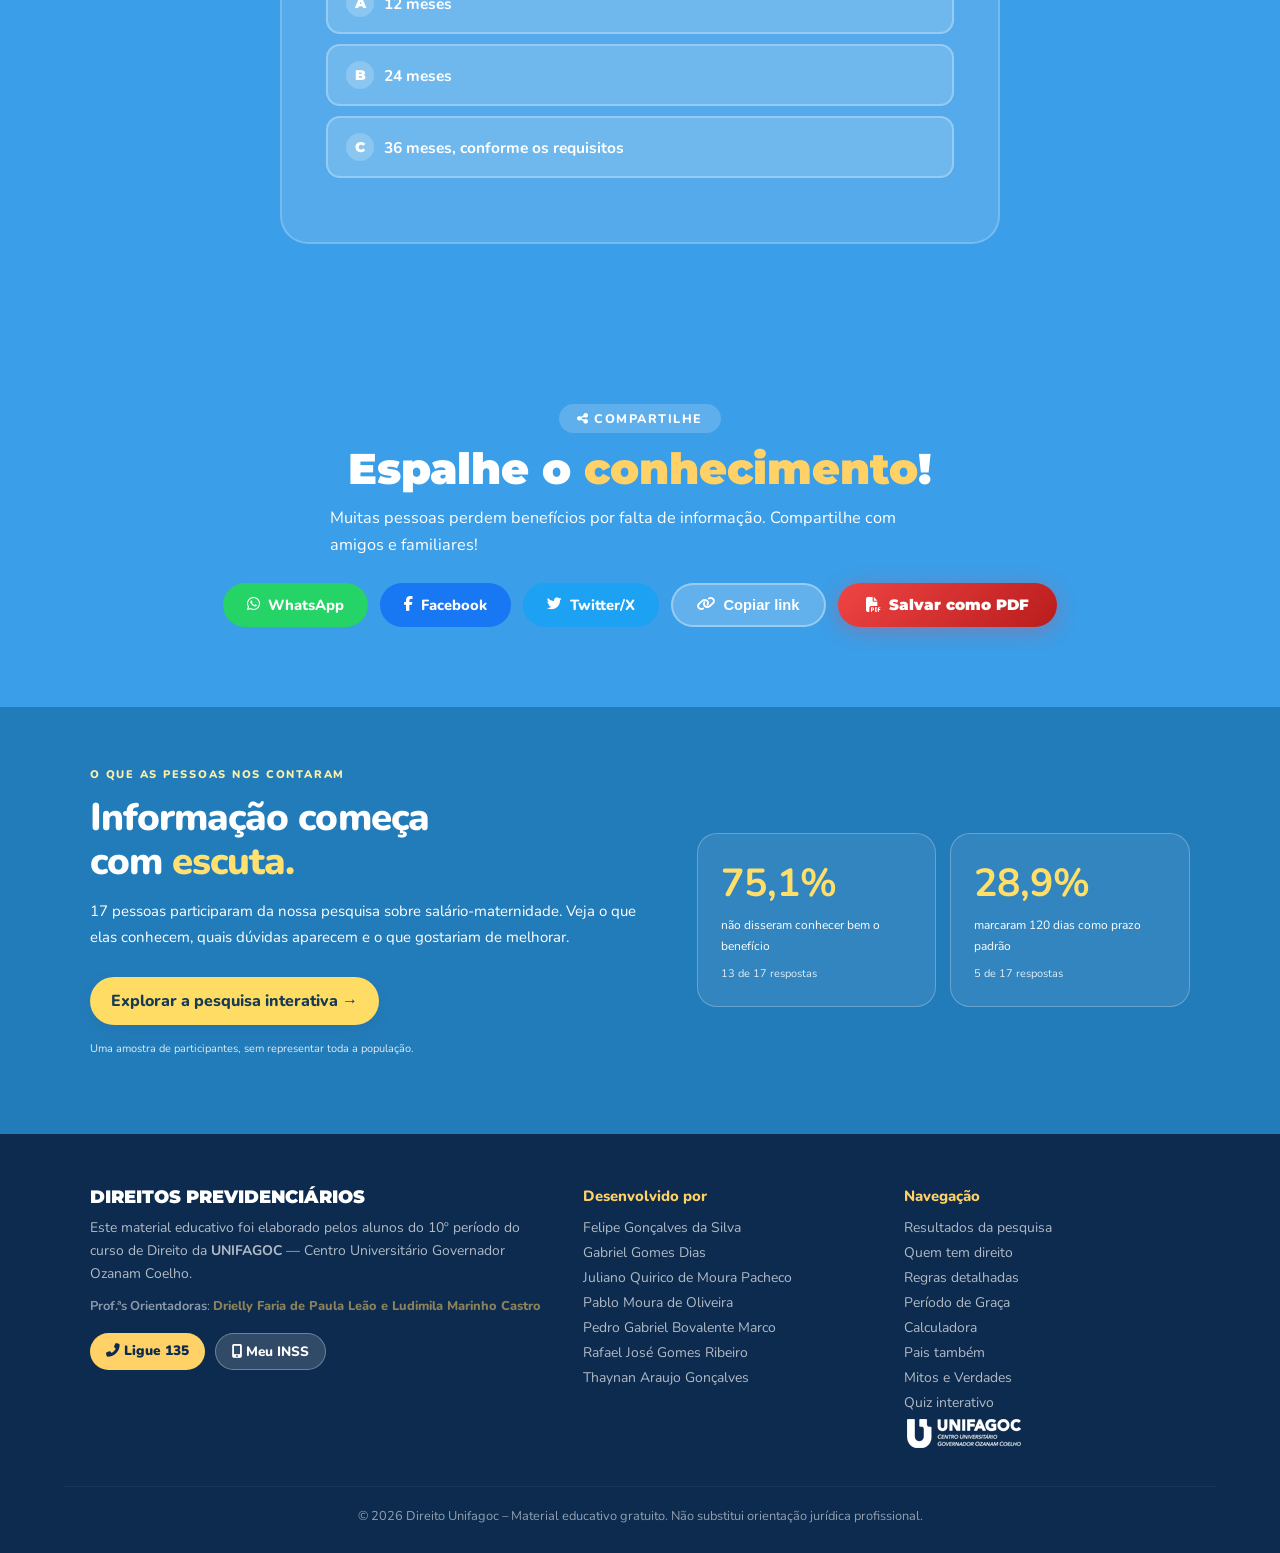
==== commit 522b377d: "Update index.html" ====
--- a/index.html
+++ b/index.html
@@ -5129,7 +5129,7 @@
         <div class="footer-brand">
           <h3>DIREITOS PREVIDENCIÁRIOS</h3>
           <p>
-            Este material educativo foi elaborado pelos alunos do 9º período do
+            Este material educativo foi elaborado pelos alunos do 10º período do
             curso de Direito da <strong>UNIFAGOC</strong> — Centro Universitário
             Governador Ozanam Coelho.
           </p>
